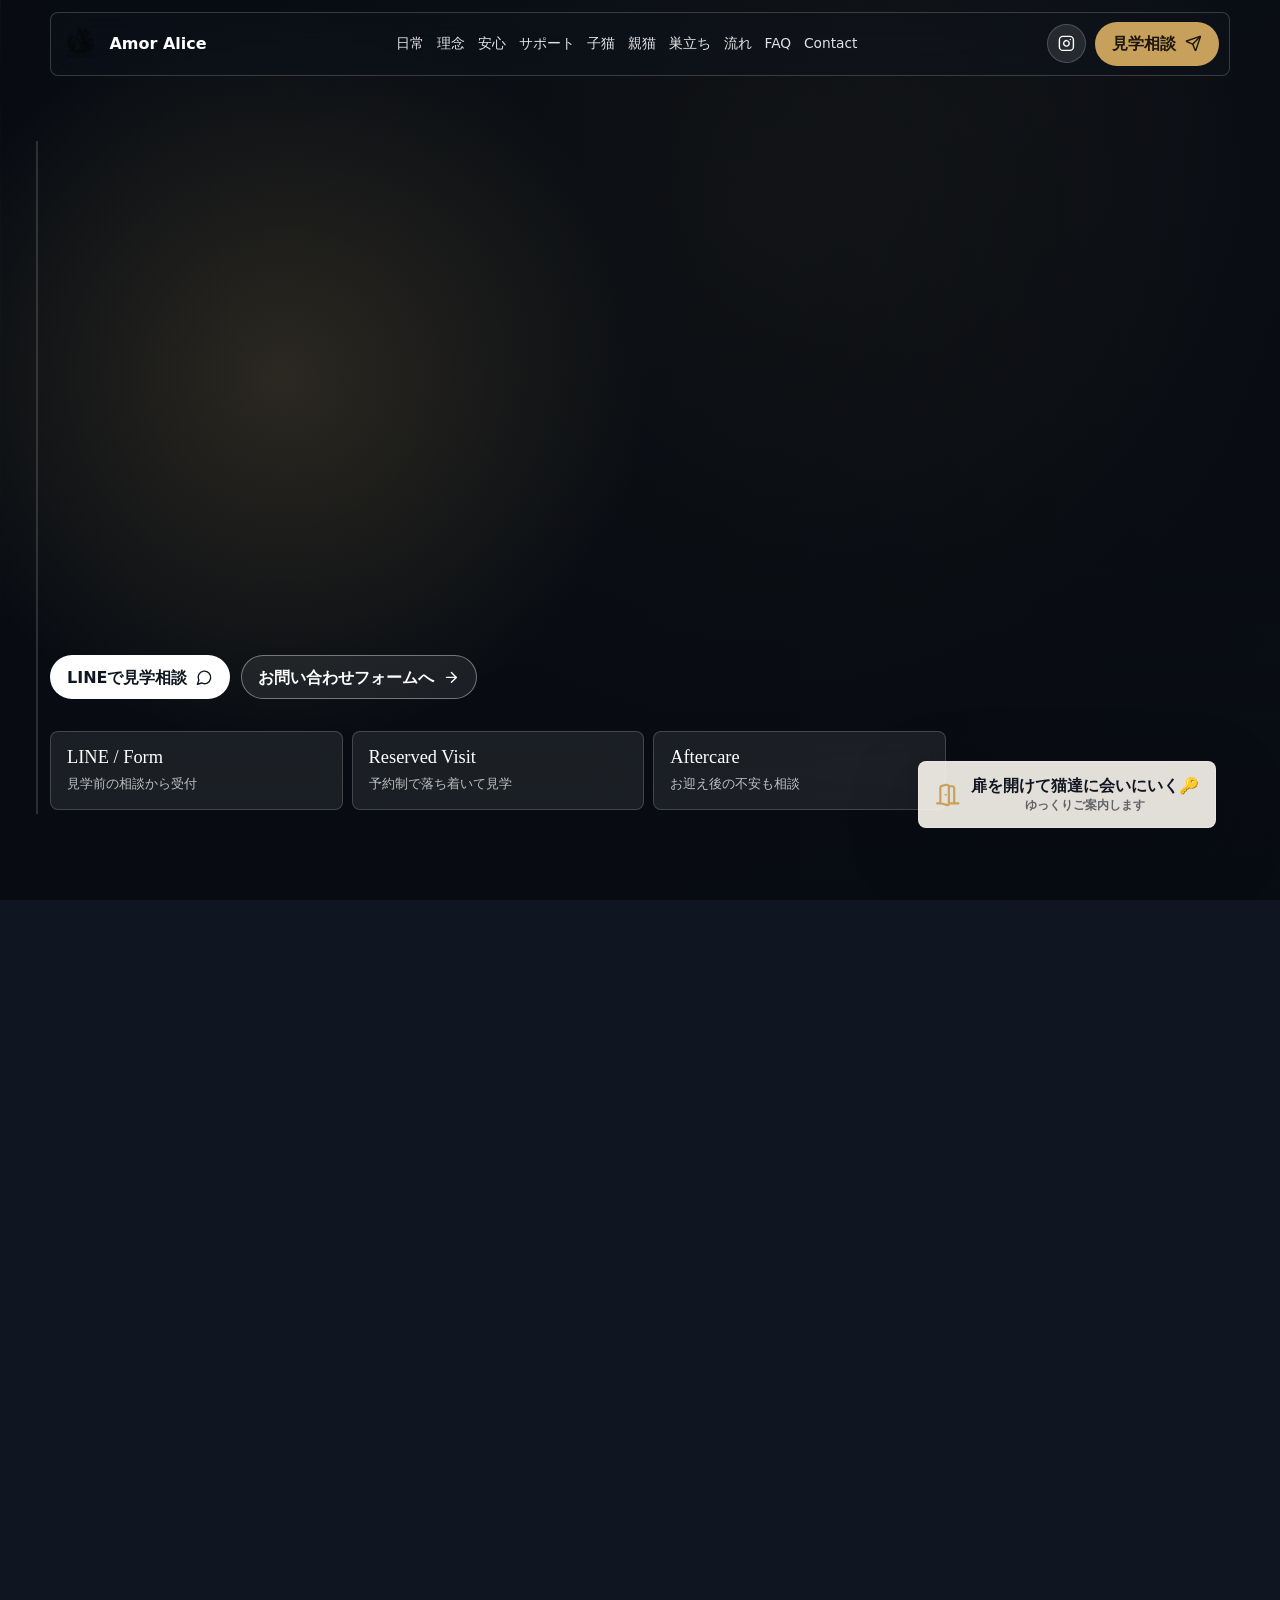
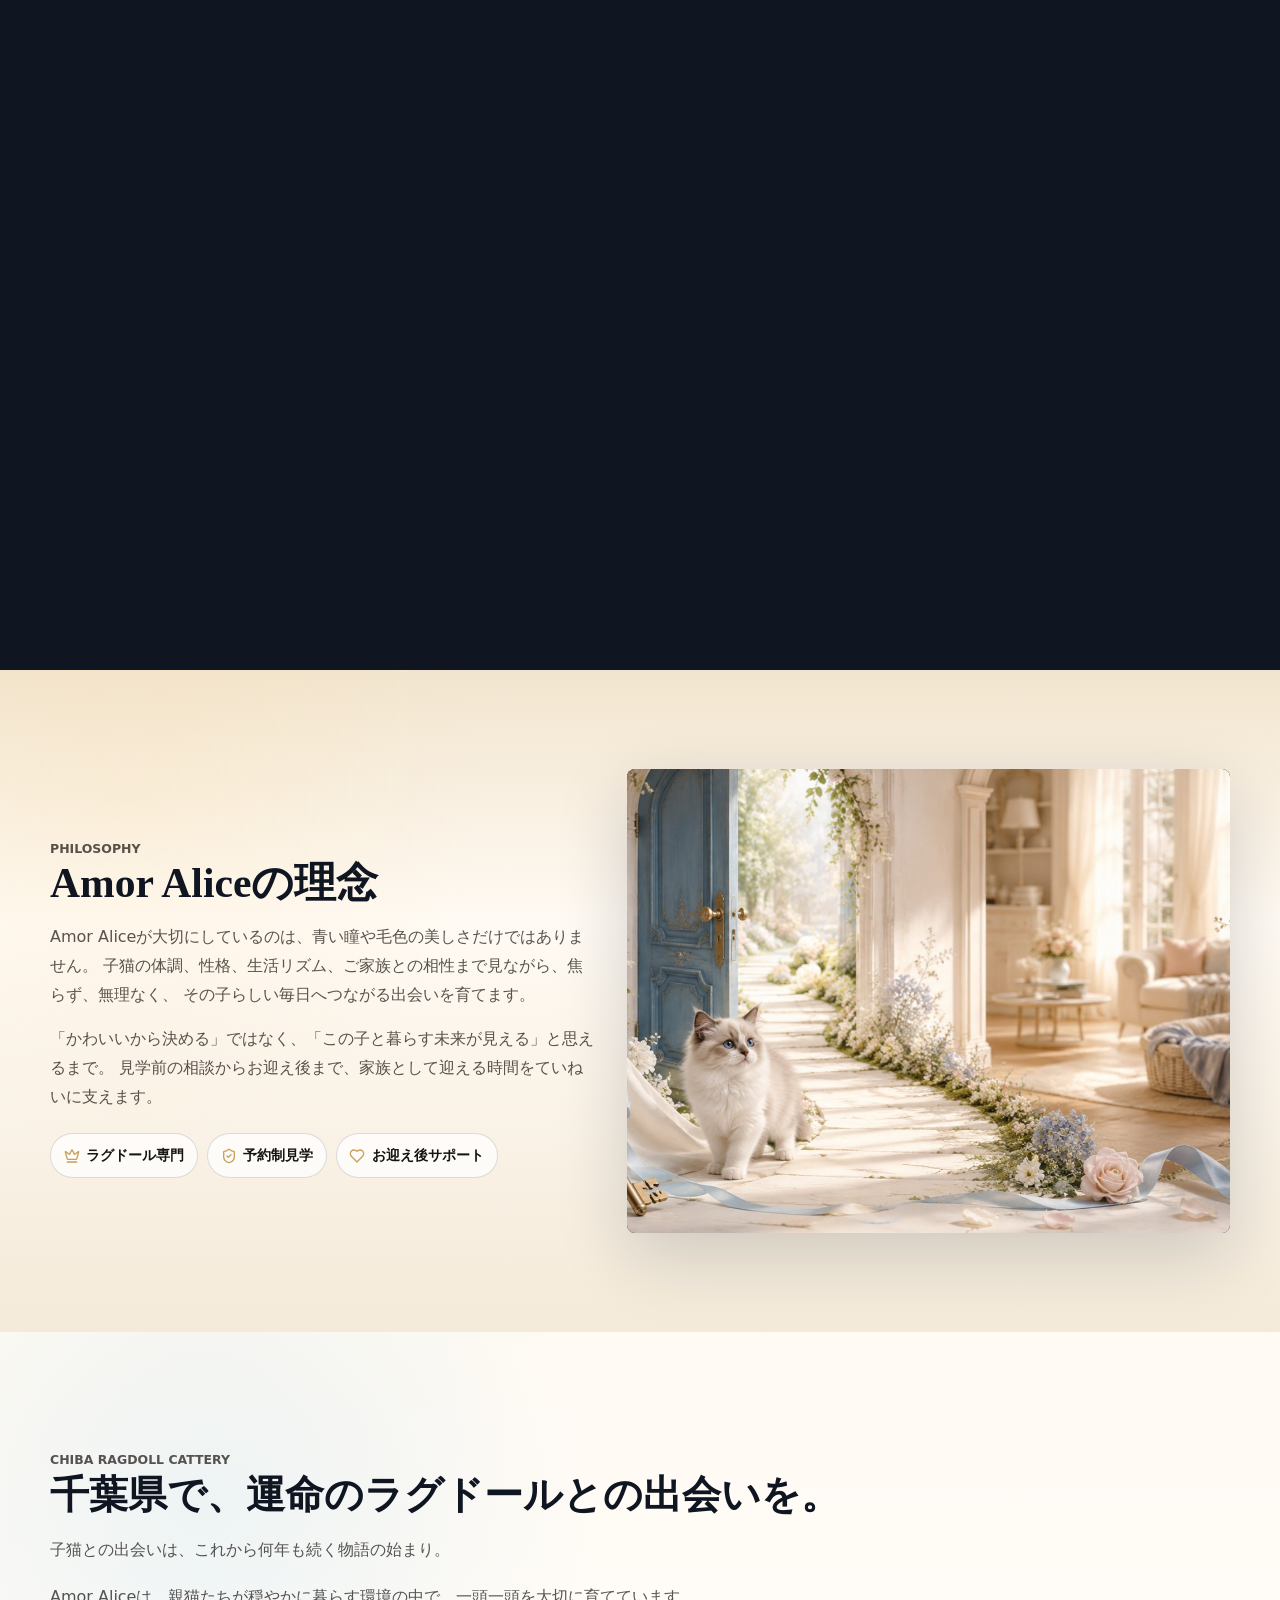
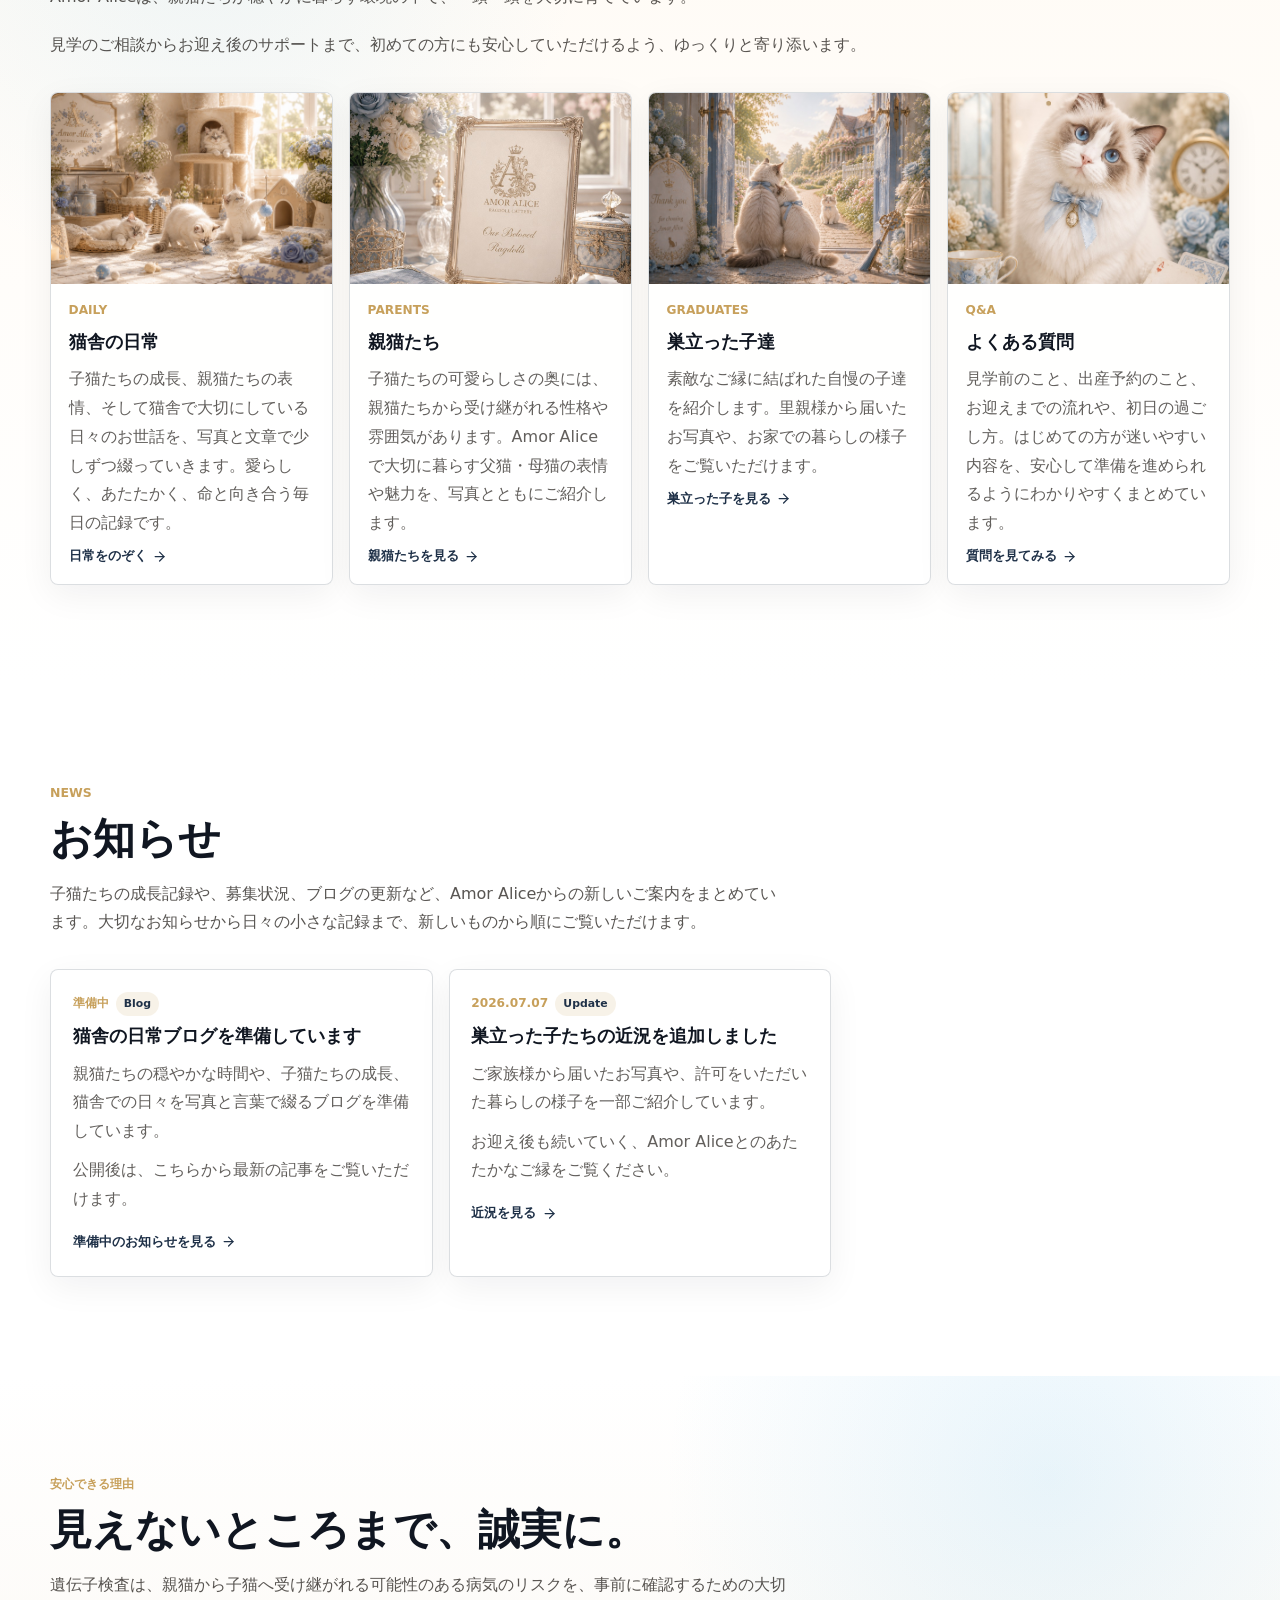
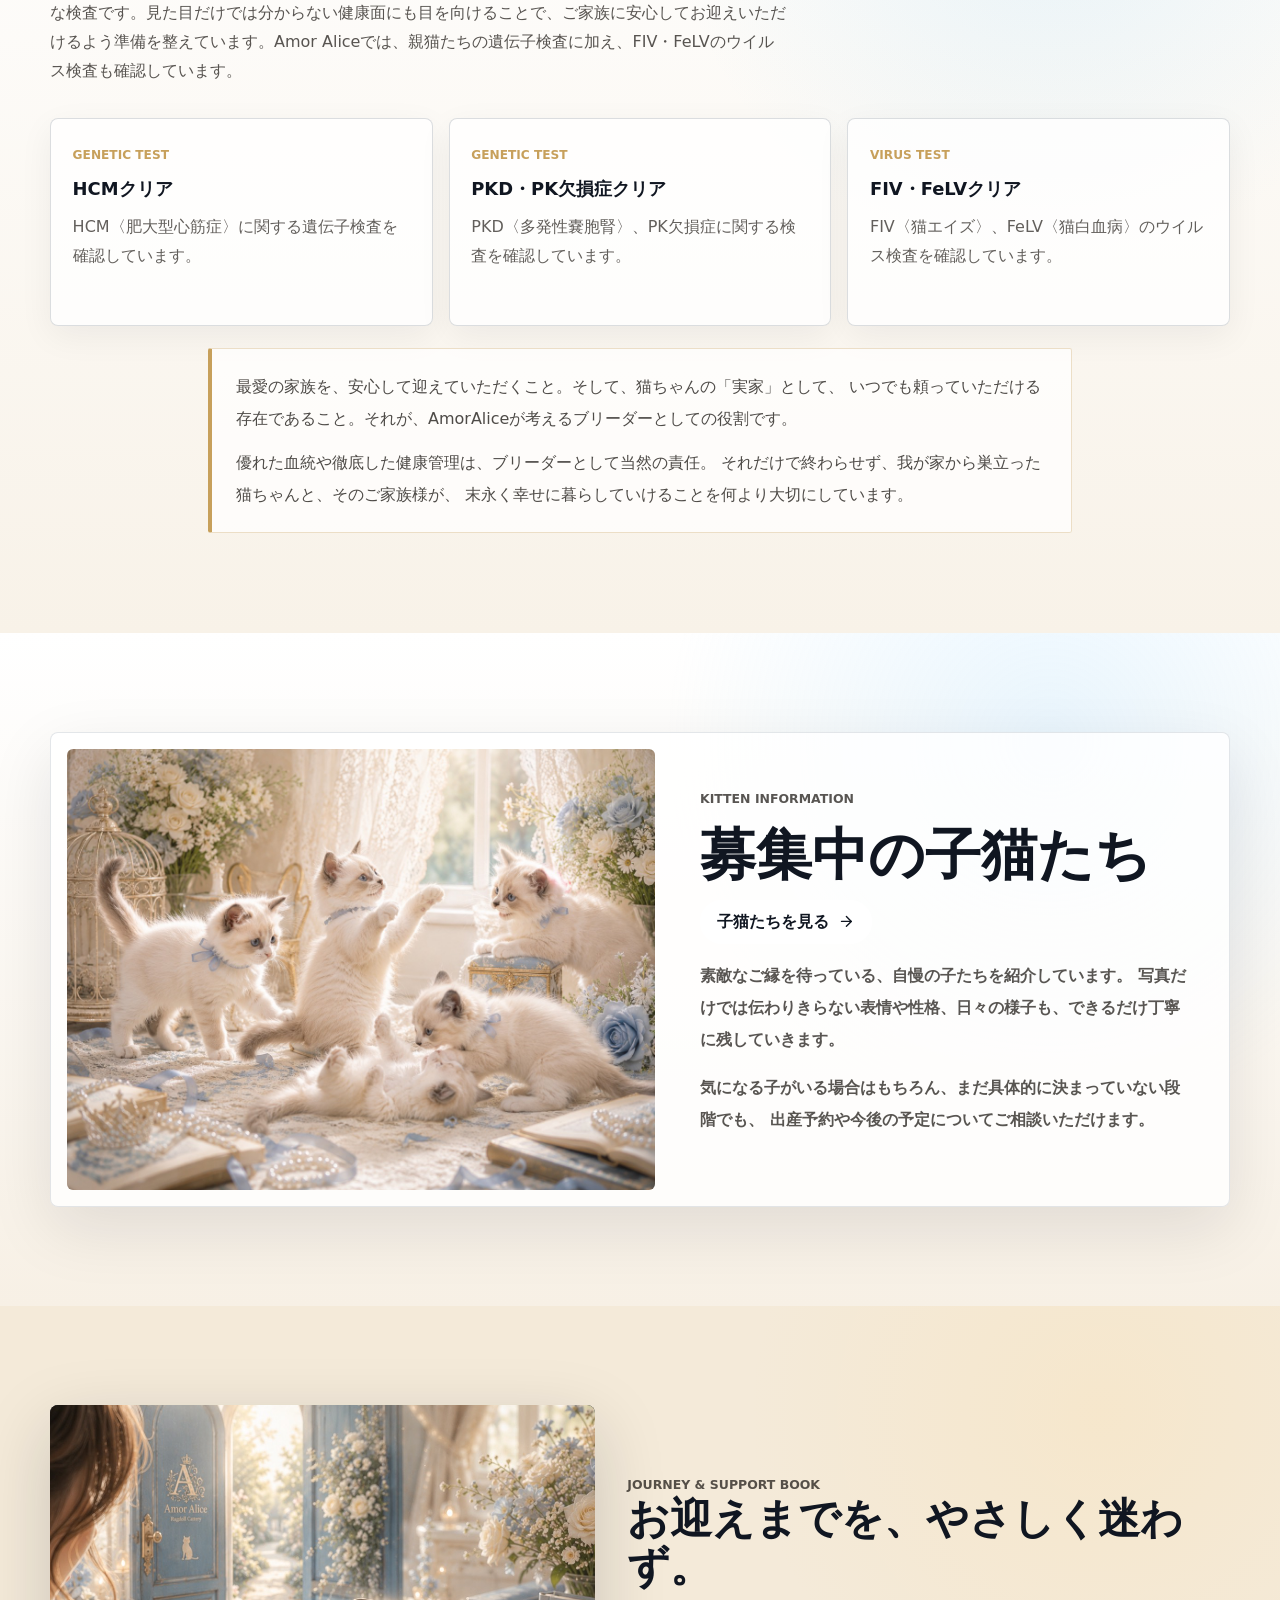
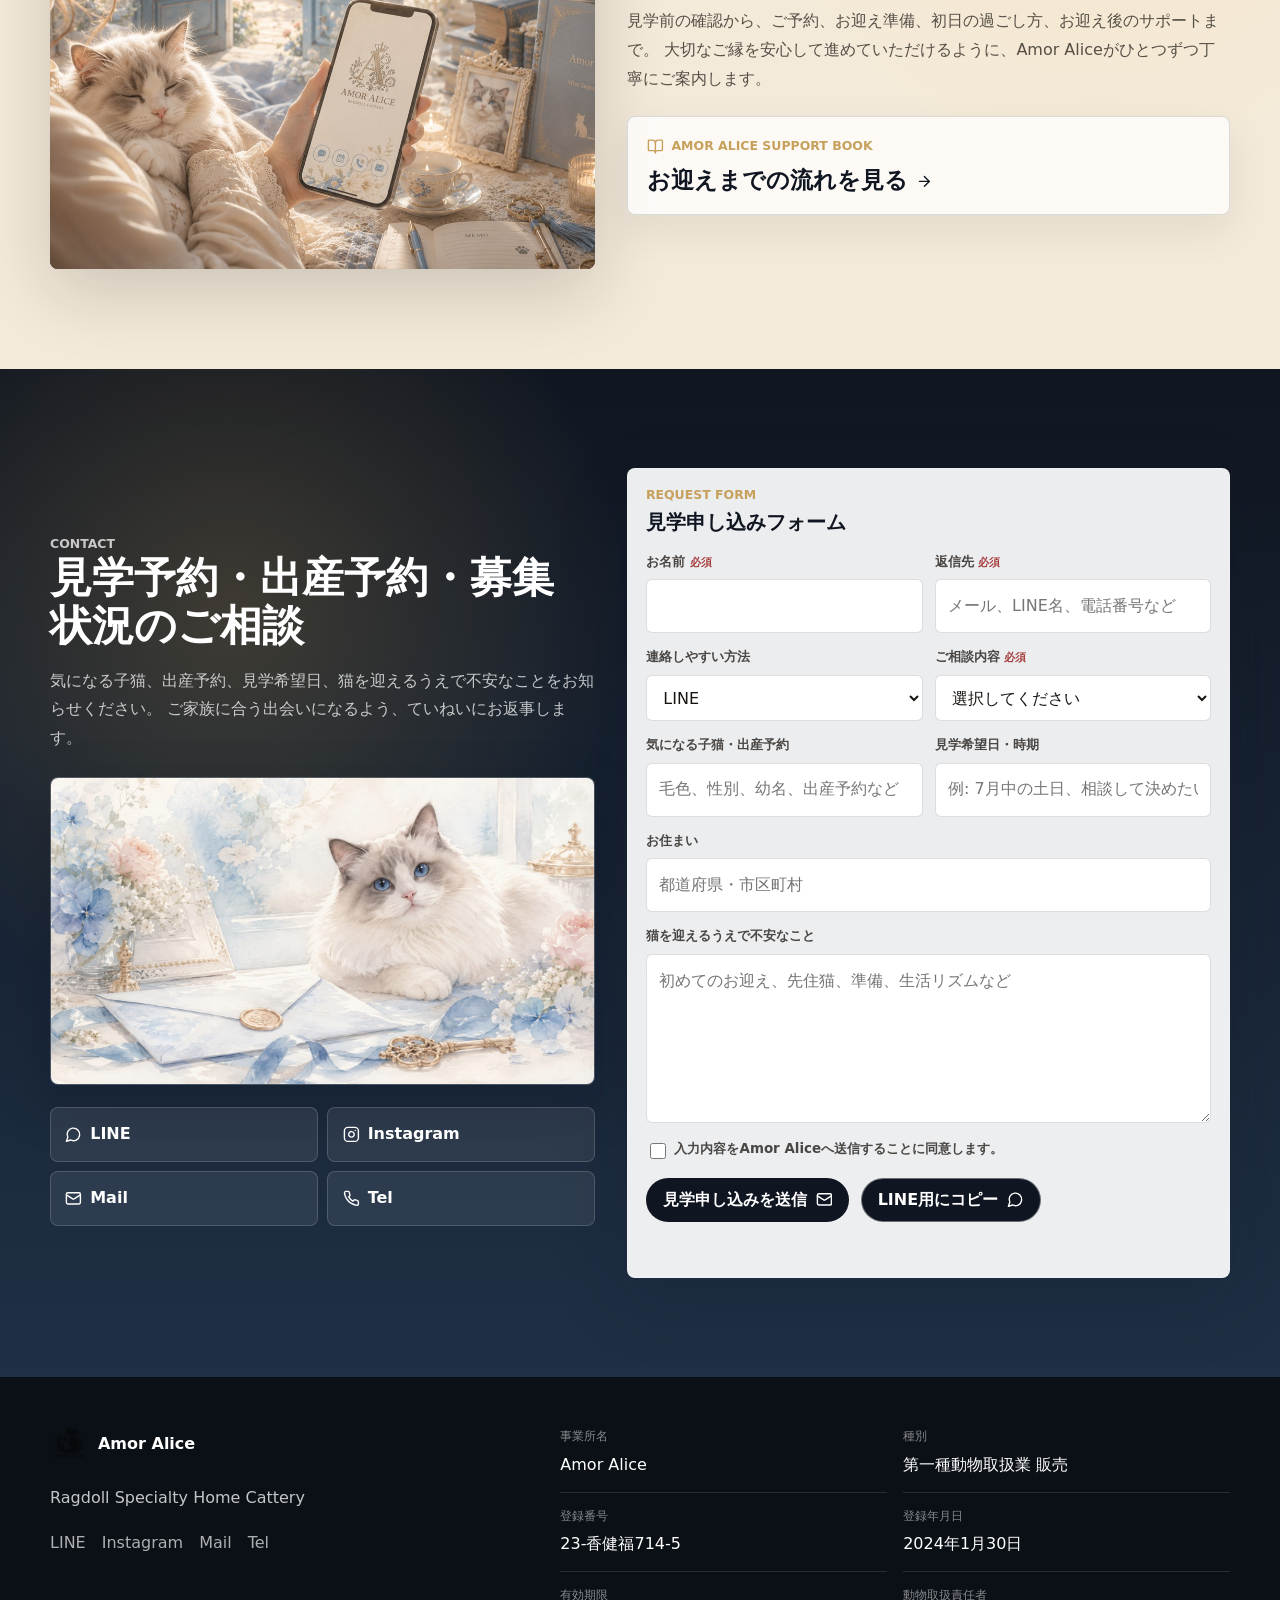
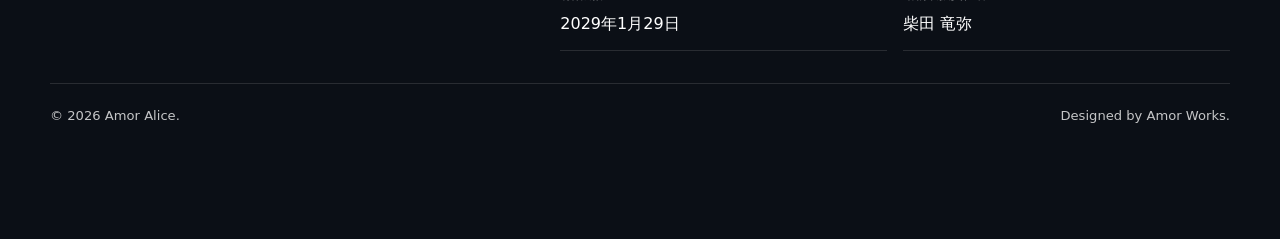
==== index.html @ 2c3fdab6 "Update home page intro and cards" ====
<!DOCTYPE html><!--_3hp09o_YHHWcccY3Z9t5--><html lang="ja"><head><meta charSet="utf-8"/><meta name="viewport" content="width=device-width, initial-scale=1"/><link rel="preload" as="image" href="assets/brand-logo.png"/><link rel="preload" as="image" href="assets/generated/intro-world.jpg"/><link rel="preload" as="image" href="assets/daily-blog-room.jpg"/><link rel="preload" as="image" href="assets/generated/parents-page-ragdolls.jpg"/><link rel="preload" as="image" href="assets/generated/graduates-page-ragdolls.jpg"/><link rel="preload" as="image" href="assets/generated/faq-page-ragdoll.jpg"/><link rel="preload" as="image" href="assets/generated/kittens-page-ragdolls.jpg"/><link rel="preload" as="image" href="assets/generated/after-support-guide.jpg"/><link rel="preload" as="image" href="assets/generated/contact-invitation.jpg"/><link rel="stylesheet" href="/_next/static/css/1f9982fe3ff8637b.css" data-precedence="next"/><link rel="preload" as="script" fetchPriority="low" href="/_next/static/chunks/webpack-c042ca735a68d6ec.js"/><script src="/_next/static/chunks/4bd1b696-c023c6e3521b1417.js" async=""></script><script src="/_next/static/chunks/255-64e783496c90356a.js" async=""></script><script src="/_next/static/chunks/main-app-a47412eca1f92c4f.js" async=""></script><script src="/_next/static/chunks/c15bf2b0-52e8419f34af26ab.js" async=""></script><script src="/_next/static/chunks/880-e8b6edeed0bcaaa0.js" async=""></script><script src="/_next/static/chunks/738-bd56f7f6c30c74bd.js" async=""></script><script src="/_next/static/chunks/app/page-a57b8f9e9921f2ff.js" async=""></script><meta name="theme-color" content="#101621"/><title>Amor Alice｜千葉県のラグドール専門キャッテリー</title><meta name="description" content="Amor Aliceは、千葉県でラグドールを家族に迎えたいご家族へ、見学前の相談からお迎え後までていねいにつなぐ予約制ホームキャッテリーです。"/><meta name="application-name" content="Amor Alice"/><meta name="keywords" content="Amor Alice,ラグドール,ラグドール ブリーダー,千葉県 ラグドール,千葉県 ラグドール ブリーダー,ラグドール 子猫,キャッテリー,見学相談"/><meta name="creator" content="Amor Alice"/><meta name="publisher" content="Amor Alice"/><meta name="category" content="ラグドール専門キャッテリー"/><link rel="canonical" href="https://catteryamoralice-ragdoll.github.io/"/><meta property="og:title" content="Amor Alice｜千葉県のラグドール専門キャッテリー"/><meta property="og:description" content="Amor Aliceは、千葉県でラグドールを家族に迎えたいご家族へ、見学前の相談からお迎え後までていねいにつなぐ予約制ホームキャッテリーです。"/><meta property="og:url" content="https://catteryamoralice-ragdoll.github.io/"/><meta property="og:site_name" content="Amor Alice"/><meta property="og:locale" content="ja_JP"/><meta property="og:image" content="https://catteryamoralice-ragdoll.github.io/assets/hero-fantasy.jpg"/><meta property="og:image:width" content="1400"/><meta property="og:image:height" content="933"/><meta property="og:image:alt" content="Amor Aliceの世界観を表すラグドールのビジュアル"/><meta property="og:type" content="website"/><meta name="twitter:card" content="summary_large_image"/><meta name="twitter:title" content="Amor Alice｜千葉県のラグドール専門キャッテリー"/><meta name="twitter:description" content="Amor Aliceは、千葉県でラグドールを家族に迎えたいご家族へ、見学前の相談からお迎え後までていねいにつなぐ予約制ホームキャッテリーです。"/><meta name="twitter:image" content="https://catteryamoralice-ragdoll.github.io/assets/hero-fantasy.jpg"/><link rel="icon" href="/assets/favicon.png" type="image/png"/><link rel="apple-touch-icon" href="/assets/apple-touch-icon.png" type="image/png"/><script src="/_next/static/chunks/polyfills-42372ed130431b0a.js" noModule=""></script></head><body><div hidden=""><!--$--><!--/$--></div><script type="application/ld+json">[{"@context":"https://schema.org","@type":"WebSite","@id":"https://catteryamoralice-ragdoll.github.io/#website","name":"Amor Alice","alternateName":["Cattery Amor Alice","Amor Alice Ragdoll"],"url":"https://catteryamoralice-ragdoll.github.io/","inLanguage":"ja-JP","publisher":{"@id":"https://catteryamoralice-ragdoll.github.io/#localbusiness"}},{"@context":"https://schema.org","@type":"LocalBusiness","@id":"https://catteryamoralice-ragdoll.github.io/#localbusiness","name":"Amor Alice","alternateName":["Cattery Amor Alice","Amor Alice Ragdoll"],"url":"https://catteryamoralice-ragdoll.github.io/","logo":"https://catteryamoralice-ragdoll.github.io/assets/brand-logo.png","image":["https://catteryamoralice-ragdoll.github.io/assets/hero-fantasy.jpg","https://catteryamoralice-ragdoll.github.io/assets/generated/kittens-page-ragdolls.jpg","https://catteryamoralice-ragdoll.github.io/assets/generated/parents-page-ragdolls.jpg"],"description":"Amor Aliceは、千葉県でラグドールを家族に迎えたいご家族へ、見学前の相談からお迎え後までていねいにつなぐ予約制ホームキャッテリーです。","telephone":"+81-90-8742-6180","email":"cattery227.amor.alice@gmail.com","sameAs":["https://www.instagram.com/cattery_amor.alice/"],"address":{"@type":"PostalAddress","addressRegion":"千葉県","addressCountry":"JP"},"areaServed":[{"@type":"AdministrativeArea","name":"千葉県"},{"@type":"Country","name":"日本"}],"knowsAbout":["ラグドール","ラグドールの子猫","ラグドールの見学相談","子猫のお迎え準備","お迎え後サポート"],"makesOffer":[{"@type":"Offer","itemOffered":{"@type":"Service","name":"ラグドールの見学相談","description":"ラグドールの子猫を迎えたいご家族へ、募集状況や見学予約を案内します。"}},{"@type":"Offer","itemOffered":{"@type":"Service","name":"お迎え後サポート","description":"食事、トイレ、環境への慣れ方など、お迎え直後の不安を相談できます。"}}]},{"@context":"https://schema.org","@type":"WebPage","@id":"https://catteryamoralice-ragdoll.github.io/#webpage","url":"https://catteryamoralice-ragdoll.github.io/","name":"Amor Alice｜千葉県のラグドール専門キャッテリー","description":"Amor Aliceは、千葉県でラグドールを家族に迎えたいご家族へ、見学前の相談からお迎え後までていねいにつなぐ予約制ホームキャッテリーです。","inLanguage":"ja-JP","isPartOf":{"@id":"https://catteryamoralice-ragdoll.github.io/#website"},"publisher":{"@id":"https://catteryamoralice-ragdoll.github.io/#localbusiness"},"primaryImageOfPage":{"@type":"ImageObject","url":"https://catteryamoralice-ragdoll.github.io/assets/hero-fantasy.jpg"}},{"@context":"https://schema.org","@type":"BreadcrumbList","itemListElement":[{"@type":"ListItem","position":1,"name":"Amor Alice","item":"https://catteryamoralice-ragdoll.github.io/"}]}]</script><header class="site-header "><a class="brand" href="#top" aria-label="Amor Alice トップへ"><img src="assets/brand-logo.png" alt=""/><span>Amor Alice</span></a><nav class="desktop-nav" aria-label="メインナビゲーション"><a href="daily/">日常</a><a href="#about">理念</a><a href="#reason">安心</a><a href="#support">サポート</a><a href="kittens/">子猫</a><a href="parents/">親猫</a><a href="graduates/">巣立ち</a><a href="journey/">流れ</a><a href="faq/">FAQ</a><a href="#contact">Contact</a></nav><div class="header-actions"><a class="icon-link" href="https://www.instagram.com/cattery_amor.alice/" target="_blank" rel="noopener" aria-label="Instagram"><svg xmlns="http://www.w3.org/2000/svg" width="24" height="24" viewBox="0 0 24 24" fill="none" stroke="currentColor" stroke-width="2" stroke-linecap="round" stroke-linejoin="round" class="lucide lucide-instagram" aria-hidden="true"><rect width="20" height="20" x="2" y="2" rx="5" ry="5"></rect><path d="M16 11.37A4 4 0 1 1 12.63 8 4 4 0 0 1 16 11.37z"></path><line x1="17.5" x2="17.51" y1="6.5" y2="6.5"></line></svg></a><a class="header-cta" href="#contact">見学相談<svg xmlns="http://www.w3.org/2000/svg" width="24" height="24" viewBox="0 0 24 24" fill="none" stroke="currentColor" stroke-width="2" stroke-linecap="round" stroke-linejoin="round" class="lucide lucide-send" aria-hidden="true"><path d="M14.536 21.686a.5.5 0 0 0 .937-.024l6.5-19a.496.496 0 0 0-.635-.635l-19 6.5a.5.5 0 0 0-.024.937l7.93 3.18a2 2 0 0 1 1.112 1.11z"></path><path d="m21.854 2.147-10.94 10.939"></path></svg></a><button class="menu-button" type="button" aria-expanded="false" aria-controls="mobile-nav" aria-label="メニューを開く"><svg xmlns="http://www.w3.org/2000/svg" width="24" height="24" viewBox="0 0 24 24" fill="none" stroke="currentColor" stroke-width="2" stroke-linecap="round" stroke-linejoin="round" class="lucide lucide-menu" aria-hidden="true"><line x1="4" x2="20" y1="12" y2="12"></line><line x1="4" x2="20" y1="6" y2="6"></line><line x1="4" x2="20" y1="18" y2="18"></line></svg></button></div></header><div class="mobile-panel " id="mobile-nav"><a href="daily/">日常</a><a href="#about">理念</a><a href="#reason">安心</a><a href="#support">サポート</a><a href="kittens/">子猫</a><a href="parents/">親猫</a><a href="graduates/">巣立ち</a><a href="journey/">流れ</a><a href="faq/">FAQ</a><a href="#contact">Contact</a></div><nav class="mobile-contact-bar" aria-label="スマートフォン用の主要導線"><a href="https://lin.ee/4A4dqHU" target="_blank" rel="noopener"><svg xmlns="http://www.w3.org/2000/svg" width="24" height="24" viewBox="0 0 24 24" fill="none" stroke="currentColor" stroke-width="2" stroke-linecap="round" stroke-linejoin="round" class="lucide lucide-message-circle" aria-hidden="true"><path d="M7.9 20A9 9 0 1 0 4 16.1L2 22Z"></path></svg>LINE</a><a class="is-primary" href="#contact"><svg xmlns="http://www.w3.org/2000/svg" width="24" height="24" viewBox="0 0 24 24" fill="none" stroke="currentColor" stroke-width="2" stroke-linecap="round" stroke-linejoin="round" class="lucide lucide-calendar-days" aria-hidden="true"><path d="M8 2v4"></path><path d="M16 2v4"></path><rect width="18" height="18" x="3" y="4" rx="2"></rect><path d="M3 10h18"></path><path d="M8 14h.01"></path><path d="M12 14h.01"></path><path d="M16 14h.01"></path><path d="M8 18h.01"></path><path d="M12 18h.01"></path><path d="M16 18h.01"></path></svg>相談</a><a href="kittens/"><svg xmlns="http://www.w3.org/2000/svg" width="24" height="24" viewBox="0 0 24 24" fill="none" stroke="currentColor" stroke-width="2" stroke-linecap="round" stroke-linejoin="round" class="lucide lucide-baby" aria-hidden="true"><path d="M9 12h.01"></path><path d="M15 12h.01"></path><path d="M10 16c.5.3 1.2.5 2 .5s1.5-.2 2-.5"></path><path d="M19 6.3a9 9 0 0 1 1.8 3.9 2 2 0 0 1 0 3.6 9 9 0 0 1-17.6 0 2 2 0 0 1 0-3.6A9 9 0 0 1 12 3c2 0 3.5 1.1 3.5 2.5s-.9 2.5-2 2.5c-.8 0-1.5-.4-1.5-1"></path></svg>子猫</a></nav><main id="top"><section class="premium-hero" aria-labelledby="hero-title"><div class="hero-sticky-stage"><div class="hero-visual-stage" aria-hidden="true"><div class="hero-frame-layer"><canvas class="hero-frame-canvas" data-hero-frame-canvas="true"></canvas><div class="hero-frame-loader" data-hero-frame-loader="true"><span></span></div></div><div class="hero-storybook-layer" aria-hidden="true"></div><div class="hero-shade"></div></div><button class="hero-door-button" type="button"><svg xmlns="http://www.w3.org/2000/svg" width="24" height="24" viewBox="0 0 24 24" fill="none" stroke="currentColor" stroke-width="2" stroke-linecap="round" stroke-linejoin="round" class="lucide lucide-door-open" aria-hidden="true"><path d="M13 4h3a2 2 0 0 1 2 2v14"></path><path d="M2 20h3"></path><path d="M13 20h9"></path><path d="M10 12v.01"></path><path d="M13 4.562v16.157a1 1 0 0 1-1.242.97L5 20V5.562a2 2 0 0 1 1.515-1.94l4-1A2 2 0 0 1 13 4.561Z"></path></svg><span>扉を開けて猫達に会いにいく🔑</span><small>ゆっくりご案内します</small></button><div class="hero-copy-stage"><span class="hero-scroll-progress" aria-hidden="true"><span></span></span><div class="hero-content"><p class="eyebrow">Ragdoll Specialty Home Cattery</p><h1 id="hero-title">Amor Alice</h1><p class="hero-lede">千葉県でラグドールを家族に迎えたいご家族へ。子猫との出会いを、 見学前の相談からお迎え後までていねいにつなぐ予約制ホームキャッテリーです。</p><div class="hero-actions" aria-label="主要導線"><a class="button primary" href="https://lin.ee/4A4dqHU" target="_blank" rel="noopener">LINEで見学相談<svg xmlns="http://www.w3.org/2000/svg" width="24" height="24" viewBox="0 0 24 24" fill="none" stroke="currentColor" stroke-width="2" stroke-linecap="round" stroke-linejoin="round" class="lucide lucide-message-circle" aria-hidden="true"><path d="M7.9 20A9 9 0 1 0 4 16.1L2 22Z"></path></svg></a><a class="button secondary" href="#contact">お問い合わせフォームへ<svg xmlns="http://www.w3.org/2000/svg" width="24" height="24" viewBox="0 0 24 24" fill="none" stroke="currentColor" stroke-width="2" stroke-linecap="round" stroke-linejoin="round" class="lucide lucide-arrow-right" aria-hidden="true"><path d="M5 12h14"></path><path d="m12 5 7 7-7 7"></path></svg></a></div></div><div class="hero-signals" aria-label="Amor Aliceの特徴"><div class="hero-signal"><span>LINE / Form</span><small>見学前の相談から受付</small></div><div class="hero-signal"><span>Reserved Visit</span><small>予約制で落ち着いて見学</small></div><div class="hero-signal"><span>Aftercare</span><small>お迎え後の不安も相談</small></div></div></div></div></section><section class="section about-section" id="about"><div class="section-inner about-grid"><div class="about-copy" data-gsap="true"><p class="eyebrow">Philosophy</p><h2>Amor Aliceの理念</h2><p>Amor Aliceが大切にしているのは、青い瞳や毛色の美しさだけではありません。 子猫の体調、性格、生活リズム、ご家族との相性まで見ながら、焦らず、無理なく、 その子らしい毎日へつながる出会いを育てます。</p><p>「かわいいから決める」ではなく、「この子と暮らす未来が見える」と思えるまで。 見学前の相談からお迎え後まで、家族として迎える時間をていねいに支えます。</p><div class="trust-line"><span><svg xmlns="http://www.w3.org/2000/svg" width="24" height="24" viewBox="0 0 24 24" fill="none" stroke="currentColor" stroke-width="2" stroke-linecap="round" stroke-linejoin="round" class="lucide lucide-crown" aria-hidden="true"><path d="M11.562 3.266a.5.5 0 0 1 .876 0L15.39 8.87a1 1 0 0 0 1.516.294L21.183 5.5a.5.5 0 0 1 .798.519l-2.834 10.246a1 1 0 0 1-.956.734H5.81a1 1 0 0 1-.957-.734L2.02 6.02a.5.5 0 0 1 .798-.519l4.276 3.664a1 1 0 0 0 1.516-.294z"></path><path d="M5 21h14"></path></svg>ラグドール専門</span><span><svg xmlns="http://www.w3.org/2000/svg" width="24" height="24" viewBox="0 0 24 24" fill="none" stroke="currentColor" stroke-width="2" stroke-linecap="round" stroke-linejoin="round" class="lucide lucide-shield-check" aria-hidden="true"><path d="M20 13c0 5-3.5 7.5-7.66 8.95a1 1 0 0 1-.67-.01C7.5 20.5 4 18 4 13V6a1 1 0 0 1 1-1c2 0 4.5-1.2 6.24-2.72a1.17 1.17 0 0 1 1.52 0C14.51 3.81 17 5 19 5a1 1 0 0 1 1 1z"></path><path d="m9 12 2 2 4-4"></path></svg>予約制見学</span><span><svg xmlns="http://www.w3.org/2000/svg" width="24" height="24" viewBox="0 0 24 24" fill="none" stroke="currentColor" stroke-width="2" stroke-linecap="round" stroke-linejoin="round" class="lucide lucide-heart" aria-hidden="true"><path d="M19 14c1.49-1.46 3-3.21 3-5.5A5.5 5.5 0 0 0 16.5 3c-1.76 0-3 .5-4.5 2-1.5-1.5-2.74-2-4.5-2A5.5 5.5 0 0 0 2 8.5c0 2.3 1.5 4.05 3 5.5l7 7Z"></path></svg>お迎え後サポート</span></div></div><figure class="about-photo" data-gsap="true"><img src="assets/generated/intro-world.jpg" alt="Amor Aliceの世界観を表した青い扉" data-parallax="true"/></figure></div></section><section class="section local-search-section" aria-labelledby="local-search-title"><div class="section-inner local-search-layout local-search-layout-with-cards"><div class="local-search-copy" data-gsap="true"><p class="eyebrow">CHIBA RAGDOLL CATTERY</p><h2 id="local-search-title">千葉県で、運命のラグドールとの出会いを。</h2><p>子猫との出会いは、これから何年も続く物語の始まり。</p><p>Amor Aliceは、親猫たちが穏やかに暮らす環境の中で、一頭一頭を大切に育てています。</p><p>見学のご相談からお迎え後のサポートまで、初めての方にも安心していただけるよう、ゆっくりと寄り添います。</p></div><div class="page-card-grid local-page-card-grid" data-stagger="true"><a class="page-card" href="daily/" data-stagger-item="true"><img src="assets/daily-blog-room.jpg" alt="Amor Aliceの猫舎でラグドールたちが穏やかに過ごす様子"/><span>Daily</span><h3>猫舎の日常</h3><p>子猫たちの成長、親猫たちの表情、そして猫舎で大切にしている日々のお世話を、写真と文章で少しずつ綴っていきます。愛らしく、あたたかく、命と向き合う毎日の記録です。</p><small>日常をのぞく<svg xmlns="http://www.w3.org/2000/svg" width="24" height="24" viewBox="0 0 24 24" fill="none" stroke="currentColor" stroke-width="2" stroke-linecap="round" stroke-linejoin="round" class="lucide lucide-arrow-right" aria-hidden="true"><path d="M5 12h14"></path><path d="m12 5 7 7-7 7"></path></svg></small></a><a class="page-card" href="parents/" data-stagger-item="true"><img src="assets/generated/parents-page-ragdolls.jpg" alt="Amor Aliceで暮らすラグドールの親猫たち"/><span>Parents</span><h3>親猫たち</h3><p>子猫たちの可愛らしさの奥には、親猫たちから受け継がれる性格や雰囲気があります。Amor Aliceで大切に暮らす父猫・母猫の表情や魅力を、写真とともにご紹介します。</p><small>親猫たちを見る<svg xmlns="http://www.w3.org/2000/svg" width="24" height="24" viewBox="0 0 24 24" fill="none" stroke="currentColor" stroke-width="2" stroke-linecap="round" stroke-linejoin="round" class="lucide lucide-arrow-right" aria-hidden="true"><path d="M5 12h14"></path><path d="m12 5 7 7-7 7"></path></svg></small></a><a class="page-card" href="graduates/" data-stagger-item="true"><img src="assets/generated/graduates-page-ragdolls.jpg" alt="Amor Aliceから巣立ったラグドールの子たち"/><span>Graduates</span><h3>巣立った子達</h3><p>素敵なご縁に結ばれた自慢の子達を紹介します。里親様から届いたお写真や、お家での暮らしの様子をご覧いただけます。</p><small>巣立った子を見る<svg xmlns="http://www.w3.org/2000/svg" width="24" height="24" viewBox="0 0 24 24" fill="none" stroke="currentColor" stroke-width="2" stroke-linecap="round" stroke-linejoin="round" class="lucide lucide-arrow-right" aria-hidden="true"><path d="M5 12h14"></path><path d="m12 5 7 7-7 7"></path></svg></small></a><a class="page-card" href="faq/" data-stagger-item="true"><img src="assets/generated/faq-page-ragdoll.jpg" alt="ラグドールのお迎え前によくある質問を表す写真"/><span>Q&amp;A</span><h3>よくある質問</h3><p>見学前のこと、出産予約のこと、お迎えまでの流れや、初日の過ごし方。はじめての方が迷いやすい内容を、安心して準備を進められるようにわかりやすくまとめています。</p><small>質問を見てみる<svg xmlns="http://www.w3.org/2000/svg" width="24" height="24" viewBox="0 0 24 24" fill="none" stroke="currentColor" stroke-width="2" stroke-linecap="round" stroke-linejoin="round" class="lucide lucide-arrow-right" aria-hidden="true"><path d="M5 12h14"></path><path d="m12 5 7 7-7 7"></path></svg></small></a></div></div></section><section class="section news-section" id="news" aria-labelledby="news-title"><div class="section-inner"><div class="section-heading" data-gsap="true"><p class="eyebrow">News</p><h2>お知らせ</h2><p>子猫たちの成長記録や、募集状況、ブログの更新など、Amor Aliceからの新しいご案内をまとめています。大切なお知らせから日々の小さな記録まで、新しいものから順にご覧いただけます。</p></div><div class="news-grid" data-stagger="true"><a class="news-card" href="daily/" data-stagger-item="true"><div class="news-meta"><time>準備中</time><span>Blog</span></div><h3>猫舎の日常ブログを準備しています</h3><p>親猫たちの穏やかな時間や、子猫たちの成長、猫舎での日々を写真と言葉で綴るブログを準備しています。</p><p>公開後は、こちらから最新の記事をご覧いただけます。</p><small>準備中のお知らせを見る<svg xmlns="http://www.w3.org/2000/svg" width="24" height="24" viewBox="0 0 24 24" fill="none" stroke="currentColor" stroke-width="2" stroke-linecap="round" stroke-linejoin="round" class="lucide lucide-arrow-right" aria-hidden="true"><path d="M5 12h14"></path><path d="m12 5 7 7-7 7"></path></svg></small></a><a class="news-card" href="graduates/" data-stagger-item="true"><div class="news-meta"><time>2026.07.07</time><span>Update</span></div><h3>巣立った子たちの近況を追加しました</h3><p>ご家族様から届いたお写真や、許可をいただいた暮らしの様子を一部ご紹介しています。</p><p>お迎え後も続いていく、Amor Aliceとのあたたかなご縁をご覧ください。</p><small>近況を見る<svg xmlns="http://www.w3.org/2000/svg" width="24" height="24" viewBox="0 0 24 24" fill="none" stroke="currentColor" stroke-width="2" stroke-linecap="round" stroke-linejoin="round" class="lucide lucide-arrow-right" aria-hidden="true"><path d="M5 12h14"></path><path d="m12 5 7 7-7 7"></path></svg></small></a></div></div></section><section class="section reason-section" id="reason"><div class="section-inner"><div class="section-heading" data-gsap="true"><p class="eyebrow">安心できる理由</p><h2>見えないところまで、誠実に。</h2><p>遺伝子検査は、親猫から子猫へ受け継がれる可能性のある病気のリスクを、事前に確認するための大切な検査です。見た目だけでは分からない健康面にも目を向けることで、ご家族に安心してお迎えいただけるよう準備を整えています。Amor Aliceでは、親猫たちの遺伝子検査に加え、FIV・FeLVのウイルス検査も確認しています。</p></div><div class="reason-grid" data-stagger="true"><article class="reason-card" data-stagger-item="true"><span>GENETIC TEST</span><h3>HCMクリア</h3><p>HCM〈肥大型心筋症〉に関する遺伝子検査を確認しています。</p></article><article class="reason-card" data-stagger-item="true"><span>GENETIC TEST</span><h3>PKD・PK欠損症クリア</h3><p>PKD〈多発性嚢胞腎〉、PK欠損症に関する検査を確認しています。</p></article><article class="reason-card" data-stagger-item="true"><span>VIRUS TEST</span><h3>FIV・FeLVクリア</h3><p>FIV〈猫エイズ〉、FeLV〈猫白血病〉のウイルス検査を確認しています。</p></article></div><div class="reason-closing" data-gsap="true"><p>最愛の家族を、安心して迎えていただくこと。そして、猫ちゃんの「実家」として、 いつでも頼っていただける存在であること。それが、AmorAliceが考えるブリーダーとしての役割です。</p><p>優れた血統や徹底した健康管理は、ブリーダーとして当然の責任。 それだけで終わらせず、我が家から巣立った猫ちゃんと、そのご家族様が、 末永く幸せに暮らしていけることを何より大切にしています。</p></div></div></section><section class="section kitten-feature-section" id="kittens-highlight" aria-labelledby="kittens-highlight-title"><div class="section-inner kitten-feature-card" data-gsap="true"><figure class="kitten-feature-photo"><img src="assets/generated/kittens-page-ragdolls.jpg" alt="Amor Aliceの子猫たち"/></figure><div class="kitten-feature-copy"><p class="eyebrow">Kitten Information</p><h2 id="kittens-highlight-title">募集中の子猫たち</h2><a class="button primary" href="kittens/">子猫たちを見る<svg xmlns="http://www.w3.org/2000/svg" width="24" height="24" viewBox="0 0 24 24" fill="none" stroke="currentColor" stroke-width="2" stroke-linecap="round" stroke-linejoin="round" class="lucide lucide-arrow-right" aria-hidden="true"><path d="M5 12h14"></path><path d="m12 5 7 7-7 7"></path></svg></a><p>素敵なご縁を待っている、自慢の子たちを紹介しています。 写真だけでは伝わりきらない表情や性格、日々の様子も、できるだけ丁寧に残していきます。</p><p>気になる子がいる場合はもちろん、まだ具体的に決まっていない段階でも、 出産予約や今後の予定についてご相談いただけます。</p></div></div></section><section class="section support-section" id="support"><div class="section-inner support-layout"><figure class="feature-photo" data-gsap="true"><img src="assets/generated/after-support-guide.jpg" alt="Amor Aliceのお迎え後サポートをイメージした相談シーン"/></figure><div class="support-copy" data-gsap="true"><p class="eyebrow">Journey &amp; Support Book</p><h2>お迎えまでを、やさしく迷わず。</h2><p>見学前の確認から、ご予約、お迎え準備、初日の過ごし方、お迎え後のサポートまで。 大切なご縁を安心して進めていただけるように、Amor Aliceがひとつずつ丁寧にご案内します。</p><a class="journey-support-link" href="journey/"><span><svg xmlns="http://www.w3.org/2000/svg" width="24" height="24" viewBox="0 0 24 24" fill="none" stroke="currentColor" stroke-width="2" stroke-linecap="round" stroke-linejoin="round" class="lucide lucide-book-open" aria-hidden="true"><path d="M12 7v14"></path><path d="M3 18a1 1 0 0 1-1-1V4a1 1 0 0 1 1-1h5a4 4 0 0 1 4 4 4 4 0 0 1 4-4h5a1 1 0 0 1 1 1v13a1 1 0 0 1-1 1h-6a3 3 0 0 0-3 3 3 3 0 0 0-3-3z"></path></svg>AMOR ALICE SUPPORT BOOK</span><strong>お迎えまでの流れを見る<svg xmlns="http://www.w3.org/2000/svg" width="24" height="24" viewBox="0 0 24 24" fill="none" stroke="currentColor" stroke-width="2" stroke-linecap="round" stroke-linejoin="round" class="lucide lucide-arrow-right" aria-hidden="true"><path d="M5 12h14"></path><path d="m12 5 7 7-7 7"></path></svg></strong></a></div></div></section><section class="section contact-section" id="contact"><div class="section-inner contact-layout"><div class="contact-copy" data-gsap="true"><p class="eyebrow">Contact</p><h2>見学予約・出産予約・募集状況のご相談</h2><p>気になる子猫、出産予約、見学希望日、猫を迎えるうえで不安なことをお知らせください。 ご家族に合う出会いになるよう、ていねいにお返事します。</p><figure class="contact-visual"><img src="assets/generated/contact-invitation.jpg" alt="Amor Aliceへの相談をイメージした手紙とラグドール"/></figure><div class="contact-methods" aria-label="連絡方法"><a href="https://lin.ee/4A4dqHU" target="_blank" rel="noopener"><svg xmlns="http://www.w3.org/2000/svg" width="24" height="24" viewBox="0 0 24 24" fill="none" stroke="currentColor" stroke-width="2" stroke-linecap="round" stroke-linejoin="round" class="lucide lucide-message-circle" aria-hidden="true"><path d="M7.9 20A9 9 0 1 0 4 16.1L2 22Z"></path></svg>LINE</a><a href="https://www.instagram.com/cattery_amor.alice/" target="_blank" rel="noopener"><svg xmlns="http://www.w3.org/2000/svg" width="24" height="24" viewBox="0 0 24 24" fill="none" stroke="currentColor" stroke-width="2" stroke-linecap="round" stroke-linejoin="round" class="lucide lucide-instagram" aria-hidden="true"><rect width="20" height="20" x="2" y="2" rx="5" ry="5"></rect><path d="M16 11.37A4 4 0 1 1 12.63 8 4 4 0 0 1 16 11.37z"></path><line x1="17.5" x2="17.51" y1="6.5" y2="6.5"></line></svg>Instagram</a><a href="mailto:cattery227.amor.alice@gmail.com"><svg xmlns="http://www.w3.org/2000/svg" width="24" height="24" viewBox="0 0 24 24" fill="none" stroke="currentColor" stroke-width="2" stroke-linecap="round" stroke-linejoin="round" class="lucide lucide-mail" aria-hidden="true"><rect width="20" height="16" x="2" y="4" rx="2"></rect><path d="m22 7-8.97 5.7a1.94 1.94 0 0 1-2.06 0L2 7"></path></svg>Mail</a><a href="tel:09087426180"><svg xmlns="http://www.w3.org/2000/svg" width="24" height="24" viewBox="0 0 24 24" fill="none" stroke="currentColor" stroke-width="2" stroke-linecap="round" stroke-linejoin="round" class="lucide lucide-phone" aria-hidden="true"><path d="M22 16.92v3a2 2 0 0 1-2.18 2 19.79 19.79 0 0 1-8.63-3.07 19.5 19.5 0 0 1-6-6 19.79 19.79 0 0 1-3.07-8.67A2 2 0 0 1 4.11 2h3a2 2 0 0 1 2 1.72 12.84 12.84 0 0 0 .7 2.81 2 2 0 0 1-.45 2.11L8.09 9.91a16 16 0 0 0 6 6l1.27-1.27a2 2 0 0 1 2.11-.45 12.84 12.84 0 0 0 2.81.7A2 2 0 0 1 22 16.92z"></path></svg>Tel</a></div></div><form class="visit-form" data-visit-form="true" data-form-endpoint="https://formsubmit.co/ajax/cattery227.amor.alice@gmail.com" data-gsap="true" method="post"><input type="hidden" name="_subject" value="Amor Alice 見学申し込み"/><input type="hidden" name="_template" value="table"/><input type="text" class="form-honey" tabindex="-1" autoComplete="off" aria-hidden="true" name="_honey"/><div class="form-title-block"><p class="eyebrow">Request Form</p><h3>見学申し込みフォーム</h3></div><div class="form-grid"><label><span>お名前 <small>必須</small></span><input type="text" autoComplete="name" required="" name="name"/></label><label><span>返信先 <small>必須</small></span><input type="text" autoComplete="email" placeholder="メール、LINE名、電話番号など" required="" name="contactDetail"/></label><label><span>連絡しやすい方法</span><select name="preferredContact"><option value="LINE" selected="">LINE</option><option value="メール">メール</option><option value="電話">電話</option><option value="Instagram">Instagram</option><option value="どれでも大丈夫">どれでも大丈夫</option></select></label><label><span>ご相談内容 <small>必須</small></span><select name="requestType" required=""><option value="" disabled="" selected="">選択してください</option><option value="募集状況の確認">募集状況の確認</option><option value="子猫の見学">子猫の見学</option><option value="出産予約">出産予約</option><option value="お迎え前の相談">お迎え前の相談</option><option value="その他">その他</option></select></label><label><span>気になる子猫・出産予約</span><input type="text" placeholder="毛色、性別、幼名、出産予約など" name="interest"/></label><label><span>見学希望日・時期</span><input type="text" placeholder="例: 7月中の土日、相談して決めたい" name="visitTiming"/></label><label class="form-wide"><span>お住まい</span><input type="text" autoComplete="address-level1" placeholder="都道府県・市区町村" name="area"/></label><label class="form-wide"><span>猫を迎えるうえで不安なこと</span><textarea name="message" rows="5" placeholder="初めてのお迎え、先住猫、準備、生活リズムなど"></textarea></label></div><label class="form-consent"><input type="checkbox" required="" name="consent"/><span>入力内容をAmor Aliceへ送信することに同意します。</span></label><div class="form-actions"><button class="button primary ink" type="submit">見学申し込みを送信<svg xmlns="http://www.w3.org/2000/svg" width="24" height="24" viewBox="0 0 24 24" fill="none" stroke="currentColor" stroke-width="2" stroke-linecap="round" stroke-linejoin="round" class="lucide lucide-mail" aria-hidden="true"><rect width="20" height="16" x="2" y="4" rx="2"></rect><path d="m22 7-8.97 5.7a1.94 1.94 0 0 1-2.06 0L2 7"></path></svg></button><button class="button secondary ink" type="button">LINE用にコピー<svg xmlns="http://www.w3.org/2000/svg" width="24" height="24" viewBox="0 0 24 24" fill="none" stroke="currentColor" stroke-width="2" stroke-linecap="round" stroke-linejoin="round" class="lucide lucide-message-circle" aria-hidden="true"><path d="M7.9 20A9 9 0 1 0 4 16.1L2 22Z"></path></svg></button></div><p class="form-status" aria-live="polite"></p></form></div></section></main><footer class="site-footer"><div class="footer-inner"><div class="footer-brand-block"><a class="brand footer-brand" href="#top"><img src="assets/brand-logo.png" alt=""/><span>Amor Alice</span></a><p>Ragdoll Specialty Home Cattery</p><div class="footer-links"><a href="https://lin.ee/4A4dqHU" target="_blank" rel="noopener">LINE</a><a href="https://www.instagram.com/cattery_amor.alice/" target="_blank" rel="noopener">Instagram</a><a href="mailto:cattery227.amor.alice@gmail.com">Mail</a><a href="tel:09087426180">Tel</a></div></div><dl class="legal-list"><div><dt>事業所名</dt><dd>Amor Alice</dd></div><div><dt>種別</dt><dd>第一種動物取扱業 販売</dd></div><div><dt>登録番号</dt><dd>23-香健福714-5</dd></div><div><dt>登録年月日</dt><dd>2024年1月30日</dd></div><div><dt>有効期限</dt><dd>2029年1月29日</dd></div><div><dt>動物取扱責任者</dt><dd>柴田 竜弥</dd></div></dl></div><div class="footer-bottom"><p>© <!-- -->2026<!-- --> Amor Alice.</p><p>Designed by Amor Works.</p></div></footer><!--$--><!--/$--><script src="/_next/static/chunks/webpack-c042ca735a68d6ec.js" id="_R_" async=""></script><script>(self.__next_f=self.__next_f||[]).push([0])</script><script>self.__next_f.push([1,"1:\"$Sreact.fragment\"\n2:I[9766,[],\"\"]\n3:I[8924,[],\"\"]\n8:I[7150,[],\"\"]\n:HL[\"/_next/static/css/1f9982fe3ff8637b.css\",\"style\"]\n4:Tb93,"])</script><script>self.__next_f.push([1,"[{\"@context\":\"https://schema.org\",\"@type\":\"WebSite\",\"@id\":\"https://catteryamoralice-ragdoll.github.io/#website\",\"name\":\"Amor Alice\",\"alternateName\":[\"Cattery Amor Alice\",\"Amor Alice Ragdoll\"],\"url\":\"https://catteryamoralice-ragdoll.github.io/\",\"inLanguage\":\"ja-JP\",\"publisher\":{\"@id\":\"https://catteryamoralice-ragdoll.github.io/#localbusiness\"}},{\"@context\":\"https://schema.org\",\"@type\":\"LocalBusiness\",\"@id\":\"https://catteryamoralice-ragdoll.github.io/#localbusiness\",\"name\":\"Amor Alice\",\"alternateName\":[\"Cattery Amor Alice\",\"Amor Alice Ragdoll\"],\"url\":\"https://catteryamoralice-ragdoll.github.io/\",\"logo\":\"https://catteryamoralice-ragdoll.github.io/assets/brand-logo.png\",\"image\":[\"https://catteryamoralice-ragdoll.github.io/assets/hero-fantasy.jpg\",\"https://catteryamoralice-ragdoll.github.io/assets/generated/kittens-page-ragdolls.jpg\",\"https://catteryamoralice-ragdoll.github.io/assets/generated/parents-page-ragdolls.jpg\"],\"description\":\"Amor Aliceは、千葉県でラグドールを家族に迎えたいご家族へ、見学前の相談からお迎え後までていねいにつなぐ予約制ホームキャッテリーです。\",\"telephone\":\"+81-90-8742-6180\",\"email\":\"cattery227.amor.alice@gmail.com\",\"sameAs\":[\"https://www.instagram.com/cattery_amor.alice/\"],\"address\":{\"@type\":\"PostalAddress\",\"addressRegion\":\"千葉県\",\"addressCountry\":\"JP\"},\"areaServed\":[{\"@type\":\"AdministrativeArea\",\"name\":\"千葉県\"},{\"@type\":\"Country\",\"name\":\"日本\"}],\"knowsAbout\":[\"ラグドール\",\"ラグドールの子猫\",\"ラグドールの見学相談\",\"子猫のお迎え準備\",\"お迎え後サポート\"],\"makesOffer\":[{\"@type\":\"Offer\",\"itemOffered\":{\"@type\":\"Service\",\"name\":\"ラグドールの見学相談\",\"description\":\"ラグドールの子猫を迎えたいご家族へ、募集状況や見学予約を案内します。\"}},{\"@type\":\"Offer\",\"itemOffered\":{\"@type\":\"Service\",\"name\":\"お迎え後サポート\",\"description\":\"食事、トイレ、環境への慣れ方など、お迎え直後の不安を相談できます。\"}}]},{\"@context\":\"https://schema.org\",\"@type\":\"WebPage\",\"@id\":\"https://catteryamoralice-ragdoll.github.io/#webpage\",\"url\":\"https://catteryamoralice-ragdoll.github.io/\",\"name\":\"Amor Alice｜千葉県のラグドール専門キャッテリー\",\"description\":\"Amor Aliceは、千葉県でラグドールを家族に迎えたいご家族へ、見学前の相談からお迎え後までていねいにつなぐ予約制ホームキャッテリーです。\",\"inLanguage\":\"ja-JP\",\"isPartOf\":{\"@id\":\"https://catteryamoralice-ragdoll.github.io/#website\"},\"publisher\":{\"@id\":\"https://catteryamoralice-ragdoll.github.io/#localbusiness\"},\"primaryImageOfPage\":{\"@type\":\"ImageObject\",\"url\":\"https://catteryamoralice-ragdoll.github.io/assets/hero-fantasy.jpg\"}},{\"@context\":\"https://schema.org\",\"@type\":\"BreadcrumbList\",\"itemListElement\":[{\"@type\":\"ListItem\",\"position\":1,\"name\":\"Amor Alice\",\"item\":\"https://catteryamoralice-ragdoll.github.io/\"}]}]"])</script><script>self.__next_f.push([1,"0:{\"P\":null,\"b\":\"-3hp09o-YHHWcccY3Z9t5\",\"p\":\"\",\"c\":[\"\",\"\"],\"i\":false,\"f\":[[[\"\",{\"children\":[\"__PAGE__\",{}]},\"$undefined\",\"$undefined\",true],[\"\",[\"$\",\"$1\",\"c\",{\"children\":[[[\"$\",\"link\",\"0\",{\"rel\":\"stylesheet\",\"href\":\"/_next/static/css/1f9982fe3ff8637b.css\",\"precedence\":\"next\",\"crossOrigin\":\"$undefined\",\"nonce\":\"$undefined\"}]],[\"$\",\"html\",null,{\"lang\":\"ja\",\"children\":[\"$\",\"body\",null,{\"children\":[\"$\",\"$L2\",null,{\"parallelRouterKey\":\"children\",\"error\":\"$undefined\",\"errorStyles\":\"$undefined\",\"errorScripts\":\"$undefined\",\"template\":[\"$\",\"$L3\",null,{}],\"templateStyles\":\"$undefined\",\"templateScripts\":\"$undefined\",\"notFound\":[[[\"$\",\"title\",null,{\"children\":\"404: This page could not be found.\"}],[\"$\",\"div\",null,{\"style\":{\"fontFamily\":\"system-ui,\\\"Segoe UI\\\",Roboto,Helvetica,Arial,sans-serif,\\\"Apple Color Emoji\\\",\\\"Segoe UI Emoji\\\"\",\"height\":\"100vh\",\"textAlign\":\"center\",\"display\":\"flex\",\"flexDirection\":\"column\",\"alignItems\":\"center\",\"justifyContent\":\"center\"},\"children\":[\"$\",\"div\",null,{\"children\":[[\"$\",\"style\",null,{\"dangerouslySetInnerHTML\":{\"__html\":\"body{color:#000;background:#fff;margin:0}.next-error-h1{border-right:1px solid rgba(0,0,0,.3)}@media (prefers-color-scheme:dark){body{color:#fff;background:#000}.next-error-h1{border-right:1px solid rgba(255,255,255,.3)}}\"}}],[\"$\",\"h1\",null,{\"className\":\"next-error-h1\",\"style\":{\"display\":\"inline-block\",\"margin\":\"0 20px 0 0\",\"padding\":\"0 23px 0 0\",\"fontSize\":24,\"fontWeight\":500,\"verticalAlign\":\"top\",\"lineHeight\":\"49px\"},\"children\":404}],[\"$\",\"div\",null,{\"style\":{\"display\":\"inline-block\"},\"children\":[\"$\",\"h2\",null,{\"style\":{\"fontSize\":14,\"fontWeight\":400,\"lineHeight\":\"49px\",\"margin\":0},\"children\":\"This page could not be found.\"}]}]]}]}]],[]],\"forbidden\":\"$undefined\",\"unauthorized\":\"$undefined\"}]}]}]]}],{\"children\":[\"__PAGE__\",[\"$\",\"$1\",\"c\",{\"children\":[[[\"$\",\"script\",null,{\"type\":\"application/ld+json\",\"dangerouslySetInnerHTML\":{\"__html\":\"$4\"}}],\"$L5\"],null,\"$L6\"]}],{},null,false]},null,false],\"$L7\",false]],\"m\":\"$undefined\",\"G\":[\"$8\",[]],\"s\":false,\"S\":true}\n"])</script><script>self.__next_f.push([1,"9:I[5307,[\"592\",\"static/chunks/c15bf2b0-52e8419f34af26ab.js\",\"880\",\"static/chunks/880-e8b6edeed0bcaaa0.js\",\"738\",\"static/chunks/738-bd56f7f6c30c74bd.js\",\"974\",\"static/chunks/app/page-a57b8f9e9921f2ff.js\"],\"AmorAliceSite\"]\na:I[4431,[],\"OutletBoundary\"]\nc:I[5278,[],\"AsyncMetadataOutlet\"]\ne:I[4431,[],\"ViewportBoundary\"]\n10:I[4431,[],\"MetadataBoundary\"]\n11:\"$Sreact.suspense\"\n5:[\"$\",\"$L9\",null,{}]\n6:[\"$\",\"$La\",null,{\"children\":[\"$Lb\",[\"$\",\"$Lc\",null,{\"promise\":\"$@d\"}]]}]\n7:[\"$\",\"$1\",\"h\",{\"children\":[null,[[\"$\",\"$Le\",null,{\"children\":\"$Lf\"}],null],[\"$\",\"$L10\",null,{\"children\":[\"$\",\"div\",null,{\"hidden\":true,\"children\":[\"$\",\"$11\",null,{\"fallback\":null,\"children\":\"$L12\"}]}]}]]}]\n"])</script><script>self.__next_f.push([1,"f:[[\"$\",\"meta\",\"0\",{\"charSet\":\"utf-8\"}],[\"$\",\"meta\",\"1\",{\"name\":\"viewport\",\"content\":\"width=device-width, initial-scale=1\"}],[\"$\",\"meta\",\"2\",{\"name\":\"theme-color\",\"content\":\"#101621\"}]]\nb:null\n"])</script><script>self.__next_f.push([1,"13:I[622,[],\"IconMark\"]\n"])</script><script>self.__next_f.push([1,"d:{\"metadata\":[[\"$\",\"title\",\"0\",{\"children\":\"Amor Alice｜千葉県のラグドール専門キャッテリー\"}],[\"$\",\"meta\",\"1\",{\"name\":\"description\",\"content\":\"Amor Aliceは、千葉県でラグドールを家族に迎えたいご家族へ、見学前の相談からお迎え後までていねいにつなぐ予約制ホームキャッテリーです。\"}],[\"$\",\"meta\",\"2\",{\"name\":\"application-name\",\"content\":\"Amor Alice\"}],[\"$\",\"meta\",\"3\",{\"name\":\"keywords\",\"content\":\"Amor Alice,ラグドール,ラグドール ブリーダー,千葉県 ラグドール,千葉県 ラグドール ブリーダー,ラグドール 子猫,キャッテリー,見学相談\"}],[\"$\",\"meta\",\"4\",{\"name\":\"creator\",\"content\":\"Amor Alice\"}],[\"$\",\"meta\",\"5\",{\"name\":\"publisher\",\"content\":\"Amor Alice\"}],[\"$\",\"meta\",\"6\",{\"name\":\"category\",\"content\":\"ラグドール専門キャッテリー\"}],[\"$\",\"link\",\"7\",{\"rel\":\"canonical\",\"href\":\"https://catteryamoralice-ragdoll.github.io/\"}],[\"$\",\"meta\",\"8\",{\"property\":\"og:title\",\"content\":\"Amor Alice｜千葉県のラグドール専門キャッテリー\"}],[\"$\",\"meta\",\"9\",{\"property\":\"og:description\",\"content\":\"Amor Aliceは、千葉県でラグドールを家族に迎えたいご家族へ、見学前の相談からお迎え後までていねいにつなぐ予約制ホームキャッテリーです。\"}],[\"$\",\"meta\",\"10\",{\"property\":\"og:url\",\"content\":\"https://catteryamoralice-ragdoll.github.io/\"}],[\"$\",\"meta\",\"11\",{\"property\":\"og:site_name\",\"content\":\"Amor Alice\"}],[\"$\",\"meta\",\"12\",{\"property\":\"og:locale\",\"content\":\"ja_JP\"}],[\"$\",\"meta\",\"13\",{\"property\":\"og:image\",\"content\":\"https://catteryamoralice-ragdoll.github.io/assets/hero-fantasy.jpg\"}],[\"$\",\"meta\",\"14\",{\"property\":\"og:image:width\",\"content\":\"1400\"}],[\"$\",\"meta\",\"15\",{\"property\":\"og:image:height\",\"content\":\"933\"}],[\"$\",\"meta\",\"16\",{\"property\":\"og:image:alt\",\"content\":\"Amor Aliceの世界観を表すラグドールのビジュアル\"}],[\"$\",\"meta\",\"17\",{\"property\":\"og:type\",\"content\":\"website\"}],[\"$\",\"meta\",\"18\",{\"name\":\"twitter:card\",\"content\":\"summary_large_image\"}],[\"$\",\"meta\",\"19\",{\"name\":\"twitter:title\",\"content\":\"Amor Alice｜千葉県のラグドール専門キャッテリー\"}],[\"$\",\"meta\",\"20\",{\"name\":\"twitter:description\",\"content\":\"Amor Aliceは、千葉県でラグドールを家族に迎えたいご家族へ、見学前の相談からお迎え後までていねいにつなぐ予約制ホームキャッテリーです。\"}],[\"$\",\"meta\",\"21\",{\"name\":\"twitter:image\",\"content\":\"https://catteryamoralice-ragdoll.github.io/assets/hero-fantasy.jpg\"}],[\"$\",\"link\",\"22\",{\"rel\":\"icon\",\"href\":\"/assets/favicon.png\",\"type\":\"image/png\"}],[\"$\",\"link\",\"23\",{\"rel\":\"apple-touch-icon\",\"href\":\"/assets/apple-touch-icon.png\",\"type\":\"image/png\"}],[\"$\",\"$L13\",\"24\",{}]],\"error\":null,\"digest\":\"$undefined\"}\n"])</script><script>self.__next_f.push([1,"12:\"$d:metadata\"\n"])</script></body></html>
---- _next/static/css/1f9982fe3ff8637b.css ----
:root{--ink:#17130f;--night:#101621;--deep:#1f3148;--aqua:#83c8ee;--pearl:#fbf7ef;--cream:#f4ead9;--rose:#d9a3a0;--gold:#c7a05b;--leaf:#7d9673;--line:rgba(31,49,72,0.16);--white-soft:rgba(255,255,255,0.84);--shadow:0 22px 70px rgba(16,22,33,0.18);--radius:8px}*{box-sizing:border-box}html{scroll-behavior:smooth}body,html{overflow-x:clip}body{margin:0;background:var(--pearl);color:var(--ink);font-family:Yu Gothic,YuGothic,Hiragino Sans,Hiragino Kaku Gothic ProN,Meiryo,system-ui,sans-serif;line-height:1.8;letter-spacing:0}body:before{position:fixed;inset:0;z-index:0;pointer-events:none;background:radial-gradient(circle at 84% 12%,rgba(199,160,91,.18),transparent 28rem),radial-gradient(circle at 14% 58%,rgba(255,216,145,.12),transparent 24rem),linear-gradient(180deg,rgba(255,255,255,.12),rgba(199,160,91,.05));content:""}body::-moz-selection{background:rgba(131,200,238,.34)}body::selection{background:rgba(131,200,238,.34)}a{color:inherit;text-decoration:none}canvas,img,video{display:block;max-width:100%}button,input,select,textarea{font:inherit}.site-header{position:fixed;inset:0 0 auto;z-index:30;display:grid;grid-template-columns:auto 1fr auto;gap:1.5rem;align-items:center;width:min(1180px,calc(100% - 2rem));margin:.75rem auto 0;padding:.55rem .65rem;color:#fff;border:1px solid rgba(255,255,255,.18);border-radius:var(--radius);background:rgba(16,22,33,.34);backdrop-filter:blur(18px);transition:background .22s ease,border-color .22s ease,color .22s ease,box-shadow .22s ease}.site-header.is-scrolled{color:var(--ink);border-color:rgba(31,49,72,.16);background:rgba(251,247,239,.9);box-shadow:0 12px 42px rgba(16,22,33,.12)}.brand{display:inline-flex;align-items:center;gap:.65rem;min-width:0;font-weight:800;line-height:1}.brand img{width:2.35rem;height:2.35rem;-o-object-fit:contain;object-fit:contain}.brand span{white-space:nowrap}.desktop-nav{display:flex;justify-content:center;gap:clamp(.55rem,1vw,1.05rem);font-size:.86rem}.desktop-nav a,.footer-links a{position:relative;opacity:.88}.desktop-nav a:after,.footer-links a:after{position:absolute;right:0;bottom:-.3rem;left:0;height:1px;background:currentColor;content:"";transform:scaleX(0);transform-origin:left;transition:transform .18s ease}.desktop-nav a:hover:after,.footer-links a:hover:after{transform:scaleX(1)}.header-actions{display:flex;align-items:center;gap:.55rem}.icon-link,.menu-button{display:grid;place-items:center;width:2.45rem;height:2.45rem;border:1px solid rgba(255,255,255,.18);border-radius:999px;background:rgba(255,255,255,.1);color:inherit}.site-header.is-scrolled .icon-link,.site-header.is-scrolled .menu-button{border-color:rgba(31,49,72,.14);background:rgba(255,255,255,.58)}.button,.header-cta{display:inline-flex;align-items:center;justify-content:center;gap:.55rem;min-height:2.75rem;padding:.7rem 1rem;border:1px solid transparent;border-radius:999px;font-weight:800;line-height:1.2;transition:transform .18s ease,background .18s ease,border-color .18s ease,color .18s ease}.header-cta{background:var(--gold);color:#1d160e}.button:hover,.contact-methods a:hover,.header-cta:hover,.icon-link:hover,.menu-button:hover{transform:translateY(-2px)}.button.primary{background:#fff;color:var(--night)}.button.primary.ink,.button.secondary.ink{color:#fff;background:var(--night)}.button.secondary{border-color:rgba(255,255,255,.38);color:#fff;background:rgba(255,255,255,.08)}.button.ghost{border-color:rgba(31,49,72,.18);color:var(--night);background:rgba(255,255,255,.64)}.button svg,.contact-methods svg,.header-cta svg,.icon-link svg,.menu-button svg,.mobile-contact-bar svg{width:1.05rem;height:1.05rem;flex:0 0 auto}.menu-button{display:none;cursor:pointer}.mobile-panel{position:fixed;top:5.2rem;right:1rem;left:1rem;z-index:29;display:none;grid-template-columns:1fr 1fr;gap:.45rem;padding:.7rem;border:1px solid var(--line);border-radius:var(--radius);background:rgba(251,247,239,.96);box-shadow:var(--shadow)}.mobile-panel.is-open{display:grid}.mobile-panel a{padding:.7rem;border-radius:6px;background:rgba(255,255,255,.76);font-weight:800}.mobile-contact-bar{position:fixed;right:.75rem;bottom:.75rem;left:.75rem;z-index:28;display:none;grid-template-columns:repeat(3,1fr);gap:.35rem;padding:.35rem;border:1px solid rgba(31,49,72,.12);border-radius:var(--radius);background:rgba(251,247,239,.94);box-shadow:0 18px 50px rgba(16,22,33,.2)}.mobile-contact-bar a{display:inline-flex;align-items:center;justify-content:center;gap:.35rem;min-height:2.7rem;border-radius:6px;color:var(--night);font-size:.85rem;font-weight:800}.mobile-contact-bar .is-primary,.premium-hero{background:var(--night);color:#fff}.premium-hero{position:relative;z-index:2;min-height:430svh;overflow:visible;isolation:isolate}.hero-sticky-stage{position:sticky;top:0;display:grid;grid-template-columns:1fr;overflow:hidden}.hero-sticky-stage,.hero-visual-stage{min-height:100svh;background:var(--night)}.hero-visual-stage{position:absolute;inset:0;overflow:clip;isolation:isolate}.hero-copy-stage{position:relative;z-index:3;display:flex;flex-direction:column;justify-content:flex-end;min-width:0;min-height:100svh;padding:8.8rem clamp(1rem,4vw,4.2rem) 5.6rem max(1rem,calc((100vw - 1180px) / 2));background:radial-gradient(circle at 22% 42%,rgba(255,211,126,.14),transparent 23rem),linear-gradient(90deg,rgba(8,12,18,var(--hero-copy-left-veil,.96)) 0,rgba(8,12,18,var(--hero-copy-side-veil,.78)) 42%,rgba(8,12,18,var(--hero-copy-edge-veil,.18)) 100%),linear-gradient(0deg,rgba(8,12,18,var(--hero-copy-bottom-veil,.96)) 0,rgba(8,12,18,var(--hero-copy-center-veil,.42)) 46%,rgba(8,12,18,var(--hero-copy-top-veil,.16)) 100%)}.hero-frame-canvas,.hero-frame-layer,.hero-shade,.hero-storybook-layer{position:absolute;inset:0}.hero-frame-layer{z-index:0;overflow:hidden;background:#07090d;opacity:var(--hero-frame-opacity,1)}.hero-frame-canvas{width:100%;height:100%;background:#07090d}.hero-frame-loader{position:absolute;right:clamp(1rem,4vw,2.8rem);bottom:clamp(1rem,4vw,2.8rem);z-index:4;width:min(12rem,calc(100% - 2rem));height:3px;overflow:hidden;border-radius:999px;background:rgba(255,255,255,.16);transition:opacity .22s ease,visibility .22s ease}.hero-frame-loader span{display:block;width:0;height:100%;border-radius:inherit;background:linear-gradient(90deg,rgba(255,242,184,.96),rgba(199,160,91,.84))}.hero-frame-loader.is-hidden{visibility:hidden;opacity:0}.hero-storybook-layer{z-index:1;overflow:hidden;background:linear-gradient(180deg,rgba(8,12,18,.42),rgba(8,12,18,.08) 24%,rgba(8,12,18,.24) 56%,rgba(244,234,217,.36)),radial-gradient(circle at 50% 10%,rgba(255,235,183,.16),transparent 24rem),url(/assets/generated/storybook-transition-bg.png);background-position:50%,50%,center var(--hero-transition-y,10%);background-repeat:no-repeat;background-size:cover;filter:saturate(.98) brightness(.94) contrast(1.02);opacity:var(--hero-transition-opacity,0);transform:scale(1.018);transform-origin:center center;transition:opacity .12s linear}.hero-shade{z-index:2;background:radial-gradient(circle at 58% 24%,rgba(255,204,108,.12),transparent 34rem),linear-gradient(90deg,rgba(16,22,33,.12),rgba(16,22,33,.16) 48%,rgba(16,22,33,.28)),linear-gradient(0deg,rgba(16,22,33,.5),rgba(16,22,33,.04) 42%,rgba(16,22,33,.2));opacity:var(--hero-shade-opacity,1)}.hero-door-button{position:absolute;right:clamp(1rem,5vw,4rem);bottom:clamp(2rem,8vh,5rem);z-index:4;display:inline-grid;grid-template-columns:auto 1fr;gap:.1rem .65rem;align-items:center;min-width:min(17rem,calc(100% - 2rem));min-height:4.2rem;padding:.85rem 1rem;border:1px solid rgba(255,255,255,.24);border-radius:var(--radius);background:rgba(251,247,239,.9);color:var(--night);box-shadow:0 22px 70px rgba(5,9,14,.32);cursor:pointer;transition:opacity .22s ease,transform .22s ease,visibility .22s ease,background .18s ease}.hero-door-button:hover{background:#fff;transform:translateY(-3px)}.hero-door-button svg{grid-row:1/span 2;width:1.6rem;height:1.6rem;color:var(--gold)}.hero-door-button span{font-size:1rem;font-weight:900;line-height:1.2}.hero-door-button small{color:rgba(16,22,33,.62);font-size:.74rem;font-weight:800;line-height:1.3}.premium-hero[data-hero-complete=true] .hero-door-button{visibility:hidden;opacity:0;pointer-events:none;transform:translateY(.75rem)}.hero-content{position:relative;z-index:2;width:min(37rem,100%)}.hero-content:before{content:none}.hero-scroll-progress{position:absolute;top:8.8rem;bottom:5.4rem;left:max(.45rem,calc((100vw - 1180px) / 2 - .85rem));width:2px;overflow:hidden;background:rgba(255,255,255,.14)}.hero-scroll-progress span{display:block;width:100%;height:100%;background:linear-gradient(180deg,rgba(255,235,172,.98),rgba(199,160,91,.35));transform:scaleY(0);transform-origin:top}.eyebrow{margin:0 0 .8rem;color:var(--gold);font-size:.78rem;font-weight:900;letter-spacing:0;line-height:1.5;text-transform:uppercase}.premium-hero h1{margin:0;font-family:Georgia,Times New Roman,serif;font-size:5rem;line-height:.95;letter-spacing:0}.hero-lede{width:min(33rem,100%);margin:1.35rem 0 0;color:rgba(255,255,255,.88);font-size:1.05rem;text-shadow:0 2px 18px rgba(0,0,0,.42)}.hero-assurance{width:min(31rem,100%);margin:1rem 0 0;color:rgba(255,255,255,.74);font-size:.92rem;font-weight:800}.button-row,.hero-actions{display:flex;flex-wrap:wrap;gap:.7rem;margin-top:1.8rem}.hero-signals{position:relative;z-index:2;display:grid;grid-template-columns:repeat(3,minmax(0,1fr));gap:.55rem;width:min(56rem,100%);margin-top:2rem}.hero-signal{min-height:4.4rem;padding:.85rem 1rem;border:1px solid rgba(255,255,255,.18);border-radius:var(--radius);background:rgba(255,255,255,.08);backdrop-filter:blur(14px)}.hero-signal span{display:block;color:#fff;font-family:Georgia,Times New Roman,serif;font-size:1.15rem;line-height:1.2}.hero-signal small{display:block;margin-top:.25rem;color:rgba(255,255,255,.72)}.section{padding:6.2rem 0}.section-inner{width:min(1180px,calc(100% - 2rem));margin:0 auto}.section-heading{width:min(46rem,100%);margin-bottom:2rem}.about-copy h2,.contact-copy h2,.journey-intro h2,.section-heading h2,.support-copy h2{margin:0;color:var(--night);font-family:Georgia,Times New Roman,serif;font-size:2.6rem;line-height:1.16;letter-spacing:0}.about-copy p,.contact-copy p,.journey-intro p,.kittens-copy p,.section-heading p:not(.eyebrow),.support-copy p{margin:1rem 0 0;color:rgba(23,19,15,.72)}.premium-shift-section{padding-top:4.2rem;background:radial-gradient(circle at 92% 18%,rgba(199,160,91,.14),transparent 25rem),#fff}.problem-section{background:radial-gradient(circle at 12% 18%,rgba(131,200,238,.16),transparent 24rem),linear-gradient(180deg,#fff,#f8f2e8)}.reason-section{background:radial-gradient(circle at 82% 12%,rgba(131,200,238,.18),transparent 24rem),linear-gradient(180deg,#fff,#f8f2e8)}.local-search-section{background:radial-gradient(circle at 16% 18%,rgba(131,200,238,.14),transparent 24rem),linear-gradient(180deg,#fffaf3,#fff)}.local-search-layout{display:grid;grid-template-columns:minmax(0,.92fr) minmax(0,1.08fr);gap:1.4rem;align-items:start}.local-search-layout-with-cards{grid-template-columns:1fr;gap:2rem}.local-search-layout-with-cards .local-search-copy{width:min(52rem,100%)}.local-search-copy h2{margin:0;color:var(--night);font-family:Georgia,Times New Roman,serif;font-size:2.45rem;line-height:1.18;letter-spacing:0}.local-search-copy p{margin:1rem 0 0;color:rgba(23,19,15,.72);line-height:1.95}.local-search-grid{display:grid;grid-template-columns:repeat(2,minmax(0,1fr));gap:1rem}.local-search-card{display:grid;min-height:12rem;padding:1.25rem;border:1px solid var(--line);border-radius:var(--radius);background:rgba(255,255,255,.82);box-shadow:0 10px 34px rgba(16,22,33,.06);color:var(--ink);transition:transform .18s ease,box-shadow .18s ease,border-color .18s ease}.local-search-card:hover{border-color:rgba(199,160,91,.45);box-shadow:0 18px 44px rgba(16,22,33,.12);transform:translateY(-3px)}.local-search-card span{color:var(--gold);font-size:.76rem;font-weight:900;text-transform:uppercase}.local-search-card h3{margin:.55rem 0 0;color:var(--night);font-size:1.08rem;line-height:1.45}.local-search-card p{margin:.65rem 0 0;color:rgba(23,19,15,.68);line-height:1.75}.concern-grid,.news-grid,.page-card-grid,.reason-grid,.shift-grid,.value-grid{display:grid;grid-template-columns:repeat(3,minmax(0,1fr));gap:1rem}.concern-card,.faq-item,.graduate-card,.news-card,.page-card,.parent-card,.proof-card,.reason-card,.shift-card,.value-card{border:1px solid var(--line);border-radius:var(--radius);background:rgba(255,255,255,.78);box-shadow:0 10px 34px rgba(16,22,33,.06)}.concern-card,.news-card,.proof-card,.reason-card,.shift-card,.value-card{min-height:13rem;padding:1.35rem}.card-number,.news-card time,.page-card span,.parent-card span,.proof-card span,.reason-card span,.shift-card span{color:var(--gold);font-size:.76rem;font-weight:900;text-transform:uppercase}.concern-card h3,.graduate-card h3,.journey-step h3,.news-card h3,.page-card h3,.parent-card h3,.proof-card h3,.reason-card h3,.shift-card h3,.support-list h3,.value-card h3{margin:.45rem 0 0;color:var(--night);font-size:1.12rem;line-height:1.45}.concern-card p,.graduate-card p,.journey-step p,.news-card p,.page-card p,.parent-card p,.proof-card p,.reason-card p,.shift-card p,.support-list p,.value-card p{margin:.65rem 0 0;color:rgba(23,19,15,.68)}.reason-closing{width:min(54rem,100%);margin:1.4rem auto 0;padding:1.35rem 1.5rem;border:1px solid rgba(199,160,91,.32);border-left:4px solid var(--gold);border-radius:calc(var(--radius) - .35rem);background:rgba(255,255,255,.72)}.reason-closing p{margin:0;color:rgba(23,19,15,.76);line-height:2}.reason-closing p+p{margin-top:.75rem}.concern-card svg{width:1.35rem;height:1.35rem;color:var(--gold)}.section-cta{display:flex;flex-wrap:wrap;gap:1rem;align-items:center;justify-content:space-between;margin-top:1.3rem;padding:1rem;border:1px solid var(--line);border-radius:var(--radius);background:rgba(255,255,255,.72)}.section-cta p{margin:0;color:rgba(23,19,15,.74);font-weight:800}.page-gateway-section{background:radial-gradient(circle at 14% 16%,rgba(199,160,91,.14),transparent 22rem),#fff}.page-card-grid{grid-template-columns:repeat(auto-fit,minmax(13rem,1fr))}.page-card{display:grid;align-content:start;min-height:100%;overflow:hidden;color:var(--ink);transition:transform .18s ease,box-shadow .18s ease,border-color .18s ease}.page-card:hover{border-color:rgba(199,160,91,.4);box-shadow:0 18px 46px rgba(16,22,33,.12);transform:translateY(-3px)}.page-card img{width:100%;aspect-ratio:5/3.4;-o-object-fit:cover;object-fit:cover}.page-card h3,.page-card p,.page-card small,.page-card span{margin-right:1.1rem;margin-left:1.1rem}.page-card span{margin-top:1rem}.page-card p{padding-bottom:.4rem}.page-card small{display:inline-flex;gap:.35rem;align-items:center;margin-top:auto;margin-bottom:1rem;color:var(--deep);font-weight:900}.page-card small svg{width:.95rem;height:.95rem}.kitten-feature-section{background:radial-gradient(circle at 82% 16%,rgba(158,216,255,.22),transparent 24rem),linear-gradient(180deg,#fff,#f7f0e5)}.kitten-feature-card{display:grid;grid-template-columns:minmax(0,1.05fr) minmax(0,.95fr);gap:1.6rem;align-items:center;padding:1rem;border:1px solid rgba(31,49,72,.12);border-radius:var(--radius);background:rgba(255,255,255,.82);box-shadow:0 22px 64px rgba(16,22,33,.1)}.kitten-feature-photo{min-height:24rem;margin:0;overflow:hidden;border-radius:calc(var(--radius) - 2px);background:var(--night)}.kitten-feature-photo img{width:100%;height:100%;min-height:24rem;-o-object-fit:cover;object-fit:cover}.kitten-feature-copy{padding:clamp(.6rem,2vw,1.2rem)}.kitten-feature-copy h2{max-width:9em;margin:0;color:var(--night);font-family:Georgia,Times New Roman,serif;font-size:clamp(2.1rem,4.4vw,4.1rem);line-height:1.08}.kitten-feature-copy p{max-width:34rem;color:rgba(23,19,15,.72);font-weight:700;line-height:2}.kitten-feature-copy .button{margin-top:.9rem}.about-section{background:radial-gradient(circle at 10% 18%,rgba(255,218,151,.14),transparent 22rem),linear-gradient(180deg,#f2e5cf 0,#fffaf3 38%,var(--cream) 100%)}.about-grid,.contact-layout,.journey-layout,.kittens-layout,.support-layout{display:grid;grid-template-columns:minmax(0,.95fr) minmax(0,1.05fr);gap:2rem;align-items:center}.about-photo,.feature-photo{margin:0;overflow:hidden;border-radius:var(--radius);box-shadow:var(--shadow);background:var(--night)}.about-photo img,.feature-photo img{width:100%;height:100%;min-height:29rem;-o-object-fit:cover;object-fit:cover;transform:scale(1.08)}.trust-line{display:flex;flex-wrap:wrap;gap:.55rem;margin-top:1.35rem}.trust-line span{display:inline-flex;align-items:center;gap:.4rem;padding:.55rem .8rem;border:1px solid var(--line);border-radius:999px;background:rgba(255,255,255,.72);font-size:.88rem;font-weight:800}.trust-line svg{width:1rem;height:1rem;color:var(--gold)}.value-section{background:radial-gradient(circle at 78% 8%,rgba(199,160,91,.12),transparent 22rem),#f7f0e5}.kittens-section{background:radial-gradient(circle at 72% 20%,rgba(255,198,93,.22),transparent 28rem),var(--night);color:#fff}.kittens-section .eyebrow,.premium-journey .eyebrow{color:#9ed8ff}.journey-intro h2,.kittens-copy h2{color:#fff}.journey-intro p,.kittens-copy p{color:rgba(255,255,255,.74)}.kitten-status-grid{display:grid;grid-template-columns:repeat(3,minmax(0,1fr));gap:.7rem;margin-top:1.4rem}.kitten-status-grid div{min-height:5.4rem;padding:.9rem;border:1px solid rgba(255,255,255,.16);border-radius:var(--radius);background:rgba(255,255,255,.08)}.kitten-status-grid strong{display:block;color:#fff;font-size:1.25rem;line-height:1.25}.kitten-status-grid span{display:block;margin-top:.25rem;color:rgba(255,255,255,.68);font-size:.84rem}.ragdoll-kittens-section{background:radial-gradient(circle at 16% 16%,rgba(158,216,255,.18),transparent 24rem),linear-gradient(180deg,#fff,#f7f0e5)}.kitten-empty-card{max-width:48rem;margin-top:1.6rem;padding:clamp(1.2rem,3vw,2rem);border:1px solid var(--line);border-left:5px solid var(--gold);border-radius:var(--radius);background:rgba(255,255,255,.78);box-shadow:0 22px 64px rgba(16,22,33,.08)}.kitten-empty-card h3{margin:.35rem 0 0;color:var(--night);font-size:clamp(1.45rem,2.8vw,2rem)}.kitten-empty-card p:not(.eyebrow){max-width:40rem;margin:.85rem 0 0;color:rgba(23,19,15,.72);font-weight:700;line-height:1.9}.kitten-empty-card .button{margin-top:1.1rem}.feature-photo.tall img{min-height:34rem}.faq-section,.parents-section{background:#fff}.parent-grid{display:grid;grid-template-columns:1fr;gap:1.25rem}.parent-card{display:grid;grid-template-columns:minmax(0,.9fr) minmax(0,1.1fr);overflow:hidden}.parent-card-media{position:relative;min-height:100%;margin:0;overflow:hidden;background:rgba(31,49,72,.08)}.parent-card-media img{width:100%;height:100%;min-height:28rem;-o-object-fit:cover;object-fit:cover}.parent-card-body{padding:clamp(1.2rem,3vw,2rem)}.parent-card small{display:block;color:var(--leaf);font-weight:800}.parent-profile-list{display:grid;grid-template-columns:repeat(2,minmax(0,1fr));gap:.55rem;margin:1.1rem 0 0}.parent-profile-list div{padding:.75rem;border:1px solid rgba(31,49,72,.1);border-radius:6px;background:rgba(255,255,255,.68)}.parent-profile-list dt{color:var(--gold);font-size:.72rem;font-weight:900}.parent-profile-list dd{margin:.2rem 0 0;color:var(--night);font-weight:900}.parent-note-list{display:grid;gap:.55rem;margin-top:1rem;padding:1rem;border-left:3px solid var(--gold);border-radius:6px;background:rgba(247,240,229,.72)}.parent-note-list p{margin:0;color:rgba(23,19,15,.74);font-weight:800;line-height:1.8}.graduates-section{background:radial-gradient(circle at 18% 12%,rgba(255,216,145,.16),transparent 21rem),#eef4f5}.graduate-strip{display:grid;grid-template-columns:repeat(3,minmax(0,1fr));gap:1rem}.graduate-letter-list{margin-bottom:1.25rem}.graduate-letter-card{display:grid;grid-template-columns:minmax(0,.95fr) minmax(0,1.05fr);gap:clamp(1rem,3vw,2rem);overflow:hidden;border:1px solid rgba(31,49,72,.1);border-radius:8px;background:linear-gradient(135deg,rgba(255,255,255,.98),rgba(248,241,231,.9)),#fff;box-shadow:0 24px 70px rgba(31,49,72,.12)}.graduate-letter-card figure{position:relative;min-height:100%;margin:0}.graduate-letter-card img{width:100%;height:100%;min-height:26rem;-o-object-fit:cover;object-fit:cover}.graduate-letter-media{background:rgba(31,49,72,.08)}.graduate-letter-slider{position:absolute;right:1rem;bottom:1rem;left:1rem;z-index:2;display:grid;grid-template-columns:2.35rem 1fr auto 2.35rem;gap:.55rem;align-items:center;padding:.45rem;border:1px solid rgba(255,255,255,.52);border-radius:999px;background:rgba(251,247,239,.86);box-shadow:0 14px 38px rgba(16,22,33,.18);backdrop-filter:blur(14px)}.graduate-letter-slider button{display:grid;place-items:center;width:2.35rem;height:2.35rem;padding:0;border:1px solid rgba(31,49,72,.12);border-radius:999px;background:rgba(255,255,255,.78);color:var(--night);cursor:pointer;transition:transform .18s ease,background .18s ease}.graduate-letter-slider button:hover{background:#fff;transform:translateY(-1px)}.graduate-letter-slider svg{width:1rem;height:1rem}.graduate-letter-slider span{color:var(--deep);font-size:.82rem;font-weight:900;white-space:nowrap}.graduate-letter-dots{display:flex;gap:.38rem;align-items:center;justify-content:center}.graduate-letter-dots button{width:.7rem;height:.7rem;min-height:0;border-color:transparent;background:rgba(31,49,72,.28)}.graduate-letter-dots button.is-active{width:1.6rem;background:var(--gold)}.graduate-letter-copy{align-self:center;padding:clamp(1.4rem,4vw,2.4rem) clamp(1.2rem,4vw,2.6rem) clamp(1.4rem,4vw,2.4rem) 0}.graduate-letter-copy span{display:inline-flex;width:-moz-fit-content;width:fit-content;margin-bottom:.85rem;color:var(--gold);font-size:.82rem;font-weight:900;letter-spacing:.08em;text-transform:uppercase}.graduate-letter-copy h3{margin:0 0 .9rem;color:var(--night);font-family:var(--font-serif);font-size:clamp(1.75rem,4vw,2.8rem);line-height:1.2}.graduate-letter-copy p{margin:0 0 .8rem;color:var(--deep);line-height:2}.graduate-letter-copy .graduate-letter-lead{color:var(--night);font-weight:800}.graduate-letter-copy small{display:block;margin-top:1rem;padding:.85rem 1rem;border-left:3px solid var(--gold);background:rgba(199,160,91,.12);color:var(--deep);font-size:.92rem;font-weight:800;line-height:1.8}.graduate-card{overflow:hidden;background:#fff}.graduate-card img{width:100%;aspect-ratio:5/4;-o-object-fit:cover;object-fit:cover}.graduate-card h3,.graduate-card p{padding-right:1rem;padding-left:1rem}.graduate-card p{padding-bottom:1rem}.proof-section{background:radial-gradient(circle at 86% 18%,rgba(199,160,91,.13),transparent 24rem),#fff}.proof-grid{display:grid;grid-template-columns:repeat(4,minmax(0,1fr));gap:1rem}.premium-journey{position:relative;overflow:hidden;background:radial-gradient(circle at 78% 12%,rgba(255,201,94,.2),transparent 27rem),linear-gradient(180deg,rgba(16,22,33,.96) 0,rgba(31,49,72,.98) 100%),var(--night);color:#fff}.journey-layout{align-items:start}.journey-layout>*,.support-list article>div{min-width:0}.journey-intro{position:sticky;top:7.5rem}.text-link{display:inline-flex;align-items:center;gap:.45rem;margin-top:1.2rem;color:#fff;font-weight:900}.text-link svg{width:1rem;height:1rem}.journey-steps{position:relative;display:grid;gap:1rem;padding-left:1.2rem}.journey-line{position:absolute;top:.5rem;bottom:.5rem;left:0;width:2px;overflow:hidden;background:rgba(255,255,255,.12)}.journey-progress{display:block;width:100%;height:100%;background:linear-gradient(180deg,var(--aqua),var(--gold));transform:scaleY(0)}.journey-step{display:grid;grid-template-columns:auto 1fr;gap:.9rem;padding:1rem;border:1px solid rgba(255,255,255,.14);border-radius:var(--radius);background:rgba(255,255,255,.07)}.journey-step>span{display:grid;place-items:center;width:2.8rem;height:2.8rem;border-radius:999px;background:rgba(131,200,238,.16);color:#bfeaff;font-weight:900}.journey-step h3{color:#fff}.journey-step p{color:rgba(255,255,255,.68)}.support-section{background:radial-gradient(circle at 86% 16%,rgba(255,216,145,.18),transparent 22rem),var(--cream)}.daily-section{background:radial-gradient(circle at 12% 18%,rgba(131,200,238,.16),transparent 24rem),#fff}.daily-intro-grid{display:grid;grid-template-columns:minmax(0,.9fr) minmax(0,1.1fr);gap:2rem;align-items:center}.daily-main-photo img{min-height:32rem;-o-object-position:center;object-position:center}.daily-rhythm-section{background:radial-gradient(circle at 86% 16%,rgba(199,160,91,.14),transparent 24rem),var(--cream)}.daily-rhythm-grid{display:grid;grid-template-columns:repeat(4,minmax(0,1fr));gap:1rem}.daily-rhythm-card{min-height:15rem;padding:1.25rem;border:1px solid var(--line);border-radius:var(--radius);background:rgba(255,255,255,.78);box-shadow:0 10px 34px rgba(16,22,33,.06)}.daily-photo-card strong,.daily-rhythm-card span{color:var(--gold);font-size:.76rem;font-weight:900;text-transform:uppercase}.daily-rhythm-card h3{margin:.45rem 0 0;color:var(--night);font-size:1.12rem;line-height:1.45}.daily-rhythm-card p{margin:.65rem 0 0;color:rgba(23,19,15,.68)}.daily-photo-section{background:#fff}.daily-photo-grid{display:grid;grid-template-columns:minmax(0,1.2fr) minmax(0,.8fr);gap:1rem}.daily-photo-card{position:relative;min-height:18rem;margin:0;overflow:hidden;border:1px solid rgba(31,49,72,.12);border-radius:var(--radius);background:var(--night);box-shadow:0 16px 46px rgba(16,22,33,.12)}.daily-photo-large{grid-row:span 2}.daily-photo-card img{width:100%;height:100%;aspect-ratio:4/3;-o-object-fit:cover;object-fit:cover}.daily-photo-large img{min-height:37rem}.daily-photo-card figcaption{position:absolute;right:.85rem;bottom:.85rem;left:.85rem;padding:.85rem .95rem;border:1px solid rgba(255,255,255,.22);border-radius:6px;background:rgba(16,22,33,.76);color:#fff;backdrop-filter:blur(12px)}.daily-photo-card figcaption span{display:block;margin-top:.25rem;color:rgba(255,255,255,.78);font-size:.88rem;line-height:1.7}.daily-check-section{background:radial-gradient(circle at 18% 14%,rgba(255,216,145,.16),transparent 23rem),#f7f0e5}.daily-blog-section{background:radial-gradient(circle at 12% 16%,rgba(131,200,238,.14),transparent 24rem),linear-gradient(180deg,#fff,#f7f0e5)}.daily-blog-list{display:grid;gap:1rem}.daily-blog-card{display:grid;grid-template-columns:minmax(0,.8fr) minmax(0,1.2fr);gap:1.2rem;overflow:hidden;border:1px solid var(--line);border-radius:var(--radius);background:rgba(255,255,255,.82);box-shadow:0 16px 46px rgba(16,22,33,.08)}.daily-blog-card img{width:100%;height:100%;min-height:18rem;-o-object-fit:cover;object-fit:cover}.daily-blog-card div{align-self:center;padding:1.35rem 1.35rem 1.35rem 0}.daily-blog-card time,.daily-empty-state span{color:var(--gold);font-size:.76rem;font-weight:900;text-transform:uppercase}.daily-blog-card h3,.daily-empty-state h3{margin:.45rem 0 0;color:var(--night);font-size:1.5rem;line-height:1.35}.daily-blog-card p,.daily-empty-state p{margin:.75rem 0 0;color:rgba(23,19,15,.7)}.daily-blog-lead{color:var(--night)!important;font-weight:800}.daily-empty-state{width:min(46rem,100%);padding:clamp(1.3rem,4vw,2rem);border:1px solid rgba(199,160,91,.28);border-left:4px solid var(--gold);border-radius:var(--radius);background:rgba(255,255,255,.78);box-shadow:0 14px 42px rgba(16,22,33,.07)}.support-list{display:grid;gap:.65rem;margin-top:1.35rem}.support-list article{display:grid;grid-template-columns:auto 1fr;gap:.75rem;align-items:start;padding:.9rem;border:1px solid var(--line);border-radius:var(--radius);background:rgba(255,255,255,.68)}.support-list svg{width:1.2rem;height:1.2rem;margin-top:.2rem;color:var(--gold)}.journey-support-link{display:grid;gap:.55rem;margin-top:1.4rem;padding:1.15rem 1.2rem;border:1px solid rgba(31,49,72,.16);border-radius:var(--radius);background:rgba(255,255,255,.76);color:var(--night);box-shadow:0 14px 42px rgba(16,22,33,.08);transition:transform .18s ease,border-color .18s ease,box-shadow .18s ease}.journey-support-link:hover{border-color:rgba(199,160,91,.42);box-shadow:0 18px 50px rgba(16,22,33,.12);transform:translateY(-3px)}.journey-support-link span,.journey-support-link strong{display:inline-flex;flex-wrap:wrap;align-items:center;gap:.45rem}.journey-support-link span{color:var(--gold);font-size:.78rem;font-weight:900;text-transform:uppercase}.journey-support-link strong{font-family:Georgia,Times New Roman,serif;font-size:1.45rem;line-height:1.25}.journey-support-link svg{width:1.05rem;height:1.05rem;flex:0 0 auto}.operation-flow{display:flex;flex-wrap:wrap;gap:.45rem;margin-top:1.2rem}.operation-flow span{display:inline-flex;align-items:center;min-height:2.25rem;padding:.45rem .7rem;border:1px solid var(--line);border-radius:999px;background:rgba(255,255,255,.74);color:var(--night);font-size:.82rem;font-weight:900}.news-section{background:#fff}.news-card{display:grid;align-content:start;color:var(--ink);transition:transform .18s ease,border-color .18s ease,box-shadow .18s ease}.news-card:hover{border-color:rgba(199,160,91,.42);box-shadow:0 18px 48px rgba(16,22,33,.12);transform:translateY(-3px)}.news-meta{display:flex;flex-wrap:wrap;gap:.45rem;align-items:center}.news-meta span{min-height:1.45rem;padding:.15rem .5rem;border-radius:999px;background:rgba(199,160,91,.14);font-size:.68rem}.news-card small,.news-meta span{display:inline-flex;align-items:center;color:var(--deep);font-weight:900}.news-card small{gap:.35rem;margin-top:1rem}.news-card small svg{width:.95rem;height:.95rem}.faq-layout{display:grid;grid-template-columns:minmax(0,.8fr) minmax(0,1.2fr);gap:2rem;align-items:start}.faq-list{display:grid;gap:.65rem}.faq-item{padding:1rem 1.1rem}.faq-item summary{cursor:pointer;color:var(--night);font-weight:900}.faq-item p{margin:.75rem 0 0;color:rgba(23,19,15,.68)}.contact-section{background:radial-gradient(circle at 18% 24%,rgba(255,198,93,.18),transparent 25rem),linear-gradient(180deg,rgba(16,22,33,.97),rgba(31,49,72,.96)),var(--night);color:#fff}.contact-copy h2{color:#fff}.contact-copy p{color:rgba(255,255,255,.74)}.contact-methods{display:grid;grid-template-columns:repeat(2,minmax(0,1fr));gap:.6rem;margin-top:1.4rem}.contact-visual{margin:1.5rem 0 0;overflow:hidden;border:1px solid rgba(255,255,255,.14);border-radius:var(--radius);background:rgba(255,255,255,.08);box-shadow:0 20px 58px rgba(5,9,14,.2)}.contact-visual img{width:100%;aspect-ratio:16/9;-o-object-fit:cover;object-fit:cover}.contact-methods a{display:inline-flex;align-items:center;gap:.5rem;min-height:3rem;padding:.75rem .9rem;border:1px solid rgba(255,255,255,.16);border-radius:var(--radius);background:rgba(255,255,255,.08);color:#fff;font-weight:900;transition:transform .18s ease}.visit-form{padding:1.1rem;border:1px solid rgba(255,255,255,.18);border-radius:var(--radius);background:rgba(255,255,255,.92);color:var(--ink);box-shadow:var(--shadow)}.form-honey{display:none!important}.form-title-block{margin-bottom:.85rem}.form-title-block .eyebrow{margin-bottom:.25rem}.form-title-block h3{margin:0;color:var(--night);font-size:1.25rem;line-height:1.35}.form-grid{display:grid;grid-template-columns:repeat(2,minmax(0,1fr));gap:.75rem}.visit-form label{display:grid;gap:.35rem;min-width:0}.visit-form label span{color:rgba(23,19,15,.76);font-size:.84rem;font-weight:900}.visit-form small{color:#a63f3f}.visit-form input,.visit-form select,.visit-form textarea{width:100%;min-height:2.85rem;border:1px solid rgba(31,49,72,.16);border-radius:6px;background:#fff;color:var(--ink);padding:.72rem .78rem}.visit-form textarea{resize:vertical}.form-wide{grid-column:1/-1}.form-consent{display:flex!important;grid-template-columns:auto 1fr;gap:.55rem;align-items:start;margin-top:.9rem}.form-consent input{width:1rem;min-height:1rem;margin-top:.33rem}.form-actions{display:flex;flex-wrap:wrap;gap:.7rem;margin-top:1rem}.form-status{min-height:1.6rem;margin:.75rem 0 0;color:var(--deep);font-weight:800}.form-fallback{margin-top:.8rem;min-height:12rem;font-size:.86rem;line-height:1.65}.site-footer{background:#0b0f16;color:rgba(255,255,255,.76);padding:3rem 0 7rem}.footer-bottom,.footer-inner{width:min(1180px,calc(100% - 2rem));margin:0 auto}.footer-inner{display:grid;grid-template-columns:minmax(0,1fr) minmax(0,1.4fr);gap:2rem}.footer-brand{color:#fff}.footer-brand-block p{margin:.75rem 0 0}.footer-links{display:flex;flex-wrap:wrap;gap:1rem;margin-top:1rem}.legal-list{display:grid;grid-template-columns:repeat(2,minmax(0,1fr));gap:.75rem 1rem;margin:0}.legal-list div{padding-bottom:.75rem;border-bottom:1px solid rgba(255,255,255,.12)}.legal-list dt{color:rgba(255,255,255,.5);font-size:.78rem}.legal-list dd{margin:.2rem 0 0;color:#fff}.footer-bottom{display:flex;justify-content:space-between;gap:1rem;margin-top:2rem;padding-top:1.2rem;border-top:1px solid rgba(255,255,255,.12);font-size:.82rem}.footer-bottom p{margin:0}.subpage-main{position:relative;z-index:2;background:var(--pearl)}.subpage-hero{padding:8.4rem 0 4.6rem;color:#fff;background:radial-gradient(circle at 78% 18%,rgba(199,160,91,.24),transparent 26rem),linear-gradient(135deg,rgba(16,22,33,.98),rgba(31,49,72,.94)),var(--night)}.subpage-hero-grid{display:grid;grid-template-columns:minmax(0,.9fr) minmax(0,1.1fr);gap:2rem;align-items:center}.subpage-hero-grid>*{min-width:0}.subpage-hero h1{margin:0;font-family:Georgia,Times New Roman,serif;font-size:clamp(2.7rem,6vw,5rem);line-height:1.02;letter-spacing:0;word-break:keep-all;overflow-wrap:normal}.subpage-hero p:not(.eyebrow){width:100%;max-width:36rem;margin:1rem 0 0;color:rgba(255,255,255,.76);overflow-wrap:anywhere}.subpage-hero figure{margin:0;overflow:hidden;border-radius:var(--radius);box-shadow:0 24px 68px rgba(5,9,14,.28)}.subpage-hero img{width:100%;min-height:24rem;-o-object-fit:cover;object-fit:cover}.page-section-dark{padding-top:5rem}.page-journey{padding-top:5.2rem}.support-list-grid{grid-template-columns:repeat(3,minmax(0,1fr))}@media (max-width:980px){.site-header{grid-template-columns:auto auto}.desktop-nav,.header-cta,.icon-link{display:none}.header-actions{justify-content:end}.menu-button,.mobile-contact-bar{display:grid}.premium-hero{min-height:390svh;overflow:visible;padding:0;background:var(--night)}.hero-sticky-stage{position:sticky;grid-template-columns:1fr;min-height:100svh;overflow:hidden}.hero-visual-stage{position:absolute;inset:0;top:0;min-height:100%}.hero-copy-stage{position:relative;z-index:5;justify-content:flex-end;min-height:100svh;padding:6rem 1rem 5.6rem;background:linear-gradient(180deg,rgba(8,12,18,.08),rgba(8,12,18,.54) 42%,rgba(8,12,18,.98))}.hero-scroll-progress{display:none}.hero-door-button{right:1rem;bottom:6.8rem;left:1rem;width:auto}.premium-hero h1{font-size:3.8rem}.hero-content{width:min(34rem,100%)}.hero-signals{position:relative;margin-top:1.6rem}.about-grid,.contact-layout,.daily-intro-grid,.daily-photo-grid,.faq-layout,.footer-inner,.hero-signals,.journey-layout,.kitten-feature-card,.kittens-layout,.local-search-layout,.support-layout{grid-template-columns:1fr}.journey-intro{position:static}.concern-grid,.daily-rhythm-grid,.graduate-strip,.news-grid,.page-card-grid,.parent-grid,.proof-grid,.reason-grid,.shift-grid,.value-grid{grid-template-columns:1fr 1fr}.daily-blog-card,.graduate-letter-card,.parent-card,.parent-grid,.subpage-hero-grid,.support-list-grid{grid-template-columns:1fr}.daily-blog-card div,.graduate-letter-copy{padding:0 1.4rem 1.6rem}.graduate-letter-card img{min-height:auto;aspect-ratio:1/1;-o-object-position:center center;object-position:center center}.graduate-letter-slider{right:.85rem;bottom:.85rem;left:.85rem}.daily-photo-large{grid-row:auto}.daily-main-photo img,.daily-photo-large img{min-height:24rem}}@media (max-width:640px){body{padding-bottom:4.2rem}.section{padding:4.2rem 0}.section-inner{width:calc(100% - 2rem);max-width:1180px}.site-header{width:calc(100% - 1rem);margin-top:.5rem}.brand span{font-size:.95rem}.premium-hero{min-height:360svh;padding:0}.hero-visual-stage{min-height:100%}.hero-sticky-stage{min-height:100svh}.hero-copy-stage{padding:5.6rem .75rem 5.8rem}.hero-door-button{right:.75rem;bottom:5.4rem;left:.75rem;min-height:3.75rem;padding:.75rem .85rem}.hero-door-button span{font-size:.95rem}.hero-door-button small{font-size:.7rem}.hero-content:before{content:none}.hero-lede{margin-top:.95rem;color:rgba(255,255,255,.94);font-size:.92rem;line-height:1.68}.hero-assurance{font-size:.82rem;line-height:1.6}.button-row,.form-actions,.hero-actions{margin-top:1.15rem}.premium-hero h1{font-size:2.85rem}.button-row,.form-actions,.hero-actions{flex-direction:column}.button,.header-cta{width:100%}.hero-signals{display:none}.concern-grid,.daily-rhythm-grid,.form-grid,.graduate-strip,.kitten-status-grid,.legal-list,.local-search-grid,.news-grid,.page-card-grid,.parent-card,.parent-grid,.parent-profile-list,.proof-grid,.reason-grid,.shift-grid,.value-grid{grid-template-columns:1fr}.section-cta{align-items:stretch}.faq-section .section-cta{margin-top:5.5rem;margin-bottom:4.5rem}.faq-section .section-cta .button{width:100%;justify-content:center}.graduate-letter-card{border-radius:6px}.graduate-letter-copy{padding:0 1rem 1.2rem}.graduate-letter-copy h3{font-size:1.8rem}.graduate-letter-copy p{line-height:1.9}.graduate-letter-slider{grid-template-columns:2.1rem 1fr auto 2.1rem;gap:.38rem;padding:.35rem}.graduate-letter-slider button{width:2.1rem;height:2.1rem}.graduate-letter-slider span{font-size:.76rem}.about-copy h2,.contact-copy h2,.journey-intro h2,.kitten-feature-copy h2,.section-heading h2,.support-copy h2{font-size:2rem}.daily-blog-section .section-heading h2{font-size:1.82rem}.journey-steps{width:100%;padding-left:0;overflow:visible}.journey-line{display:none}.journey-step{grid-template-columns:1fr;gap:.7rem;min-width:0;padding:.85rem;width:100%;max-width:100%}.journey-step>span{width:2.35rem;height:2.35rem}.journey-step div{min-width:0}.journey-step h3,.journey-step p{min-width:0;white-space:normal;word-break:normal}.journey-intro p,.journey-step h3,.journey-step p,.support-list p{max-width:100%;overflow-wrap:anywhere}.kitten-feature-card{padding:.7rem}.kitten-feature-photo,.kitten-feature-photo img{min-height:20rem}.about-photo img,.feature-photo img,.feature-photo.tall img{min-height:22rem;transform:none}.contact-methods{grid-template-columns:1fr}.subpage-hero{padding:6.8rem 0 3.2rem}.subpage-hero img{min-height:18rem}.footer-bottom{flex-direction:column}}@media (prefers-reduced-motion:reduce){*,:after,:before{scroll-behavior:auto!important;transition-duration:.01ms!important;animation-duration:.01ms!important;animation-iteration-count:1!important}}
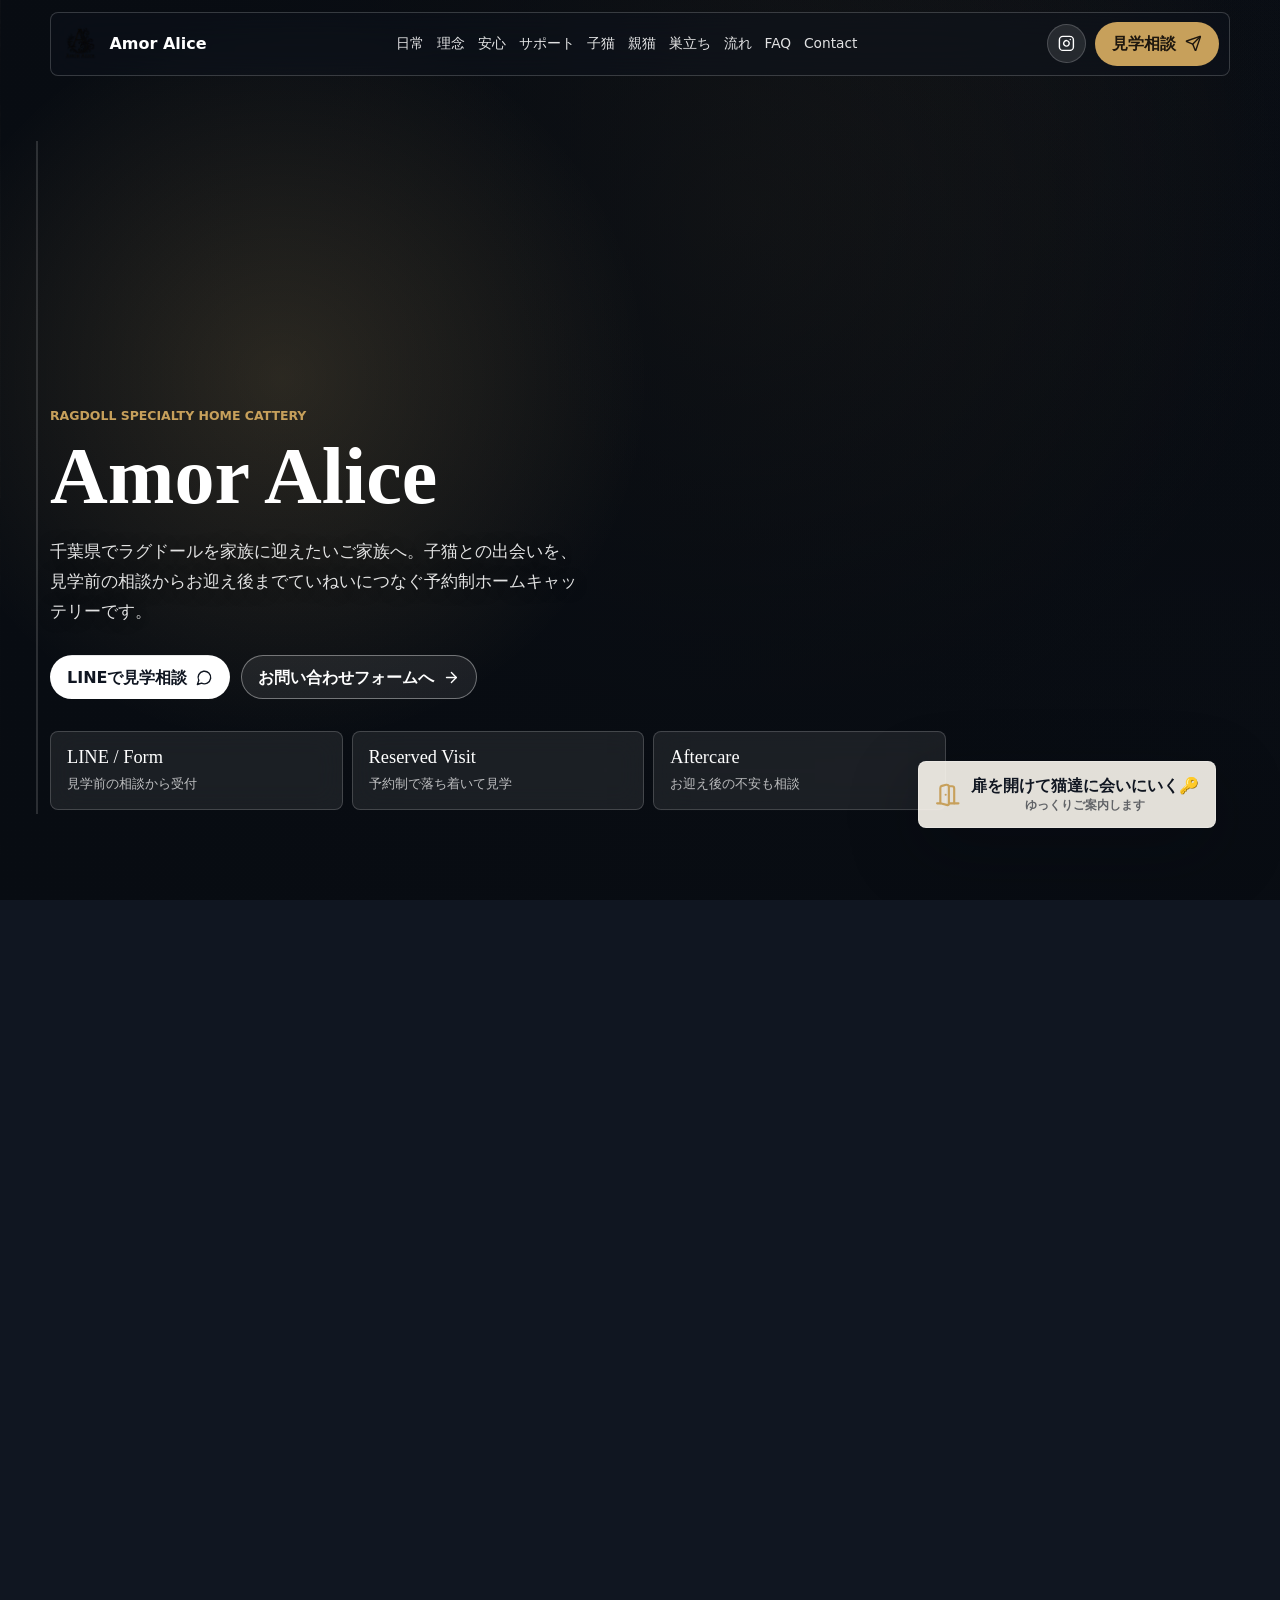
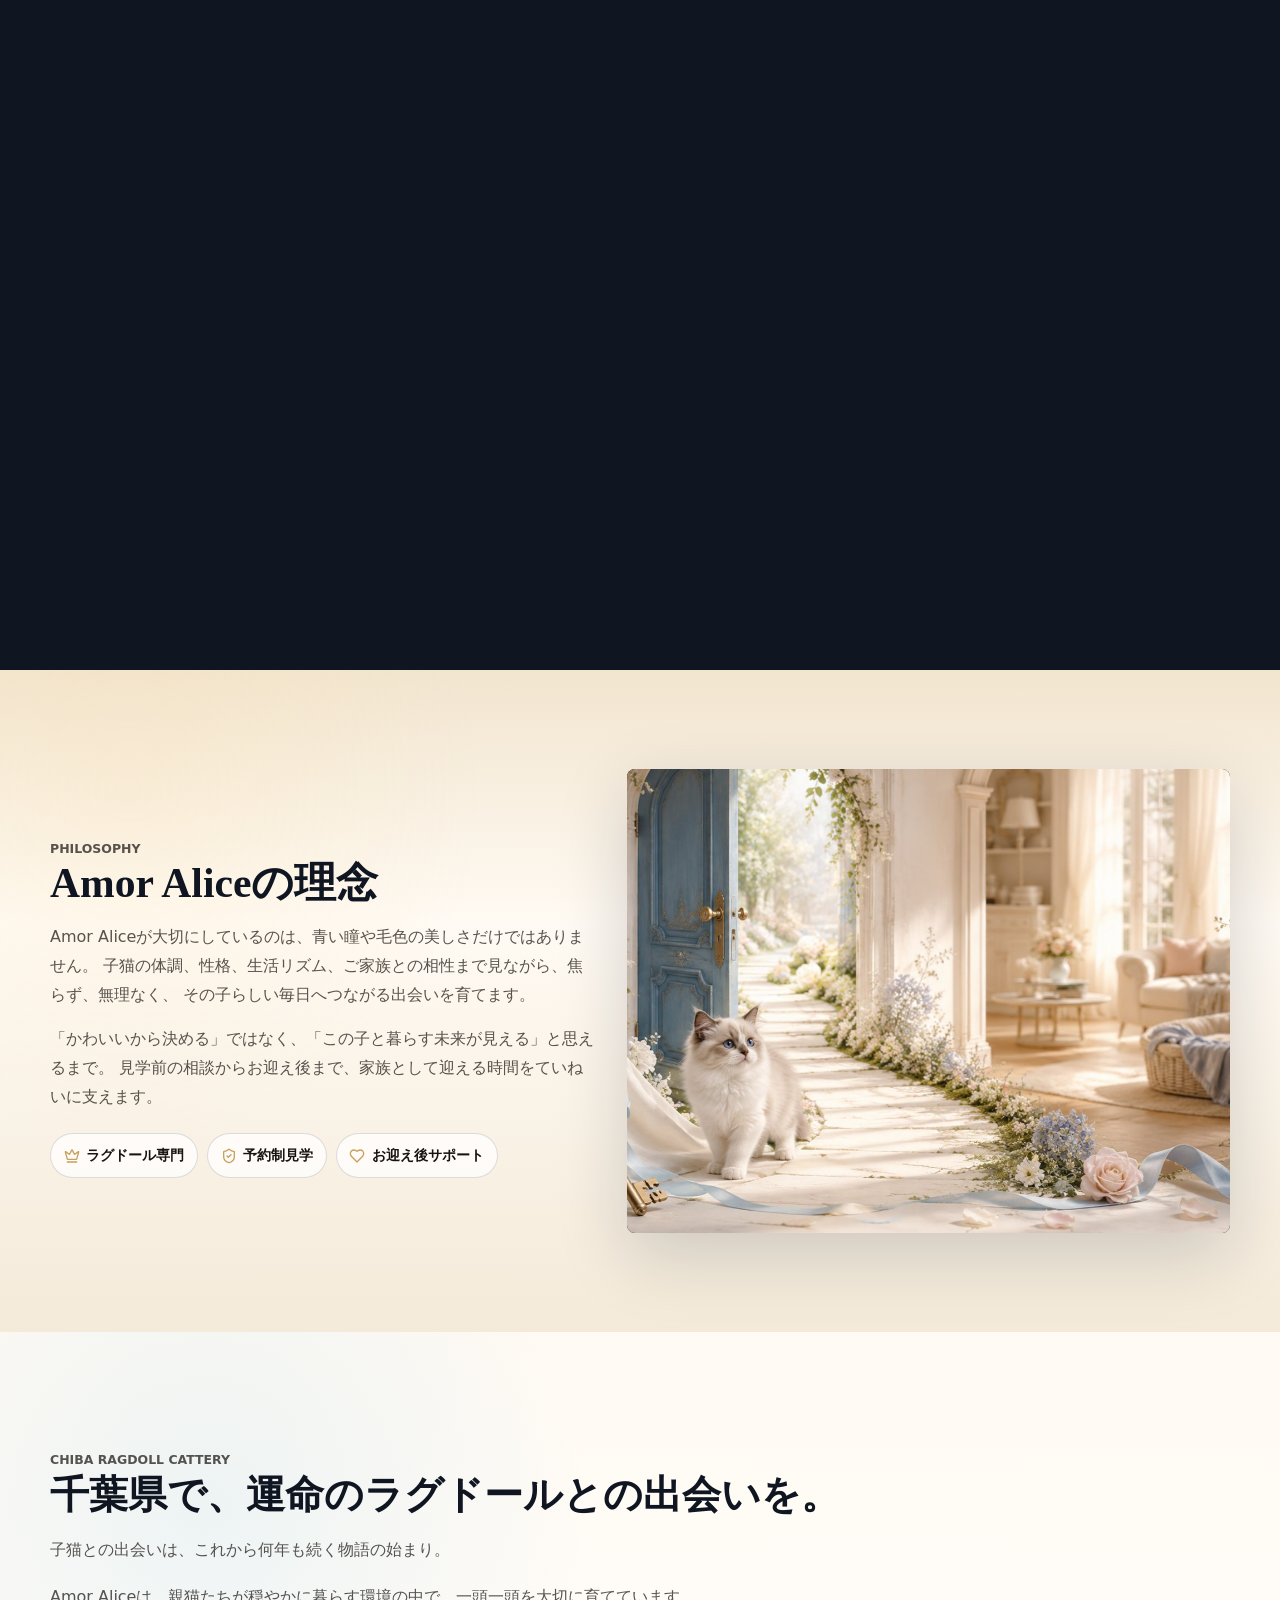
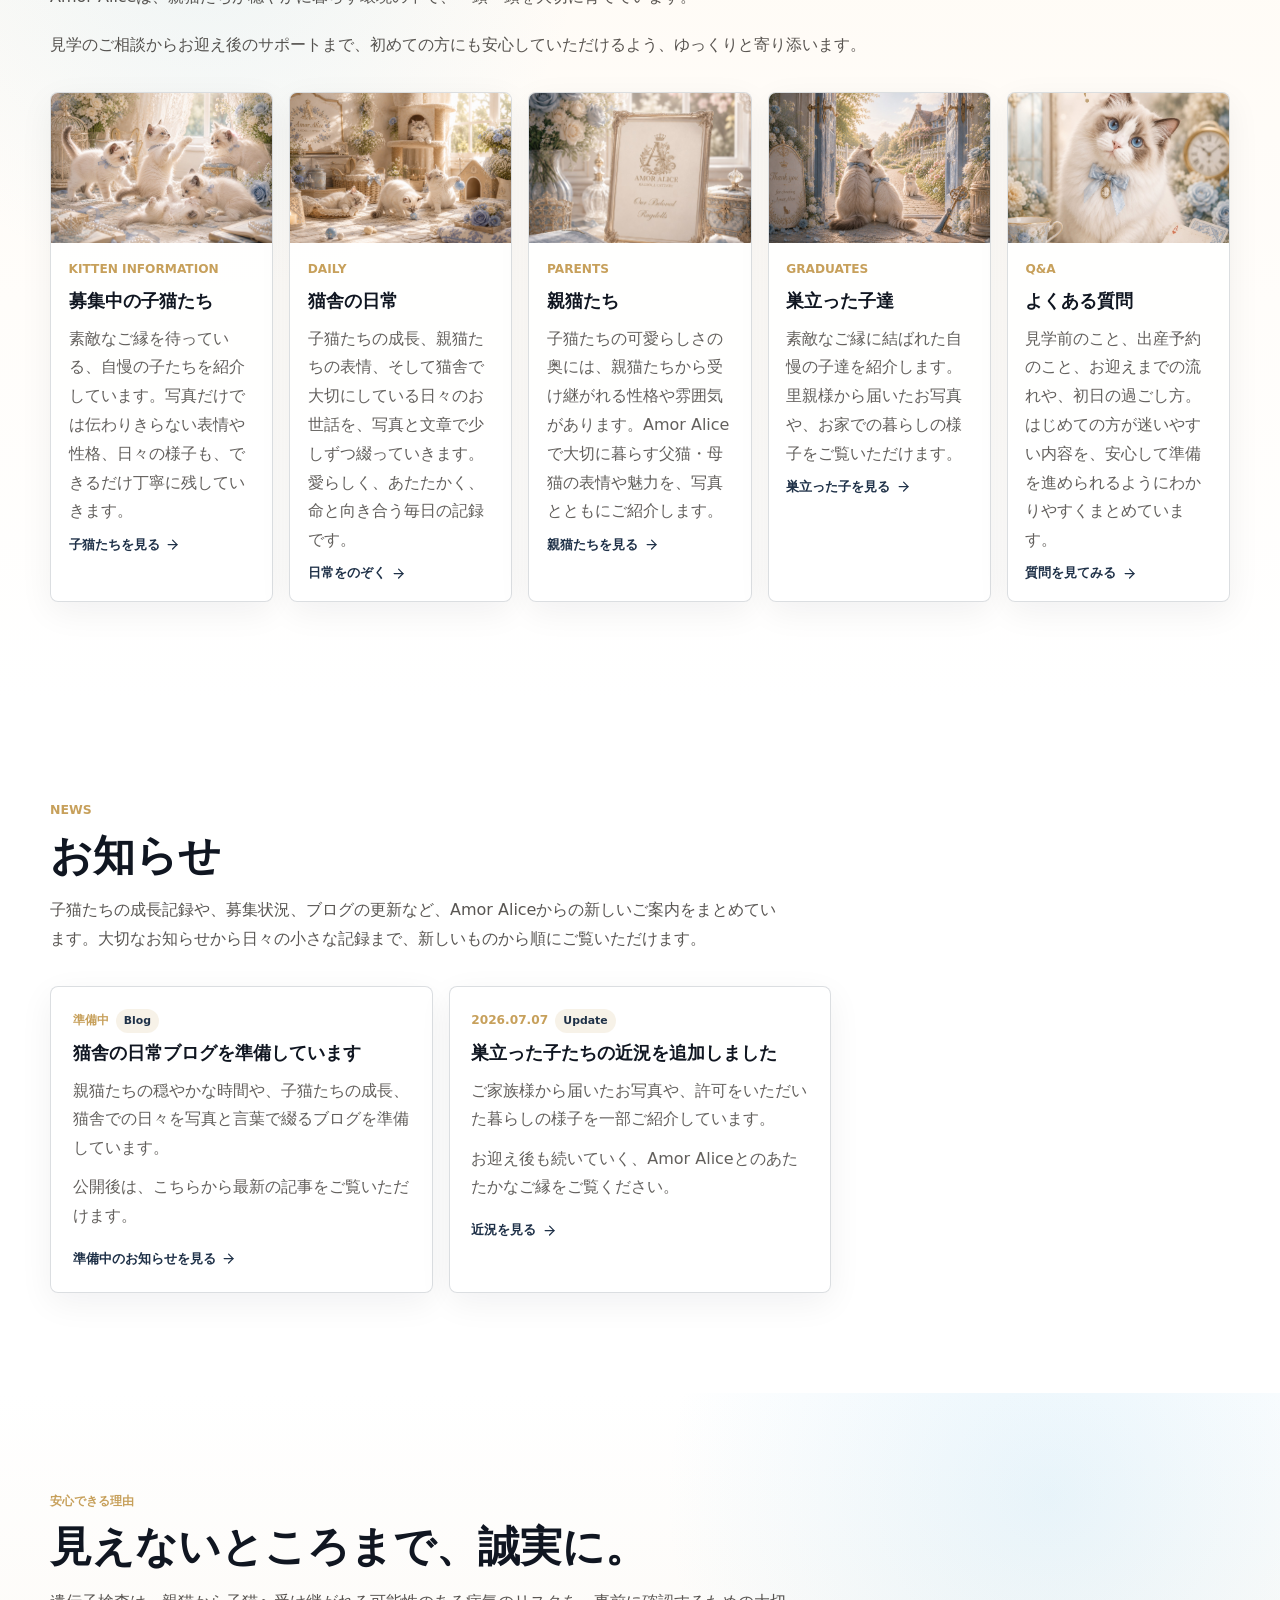
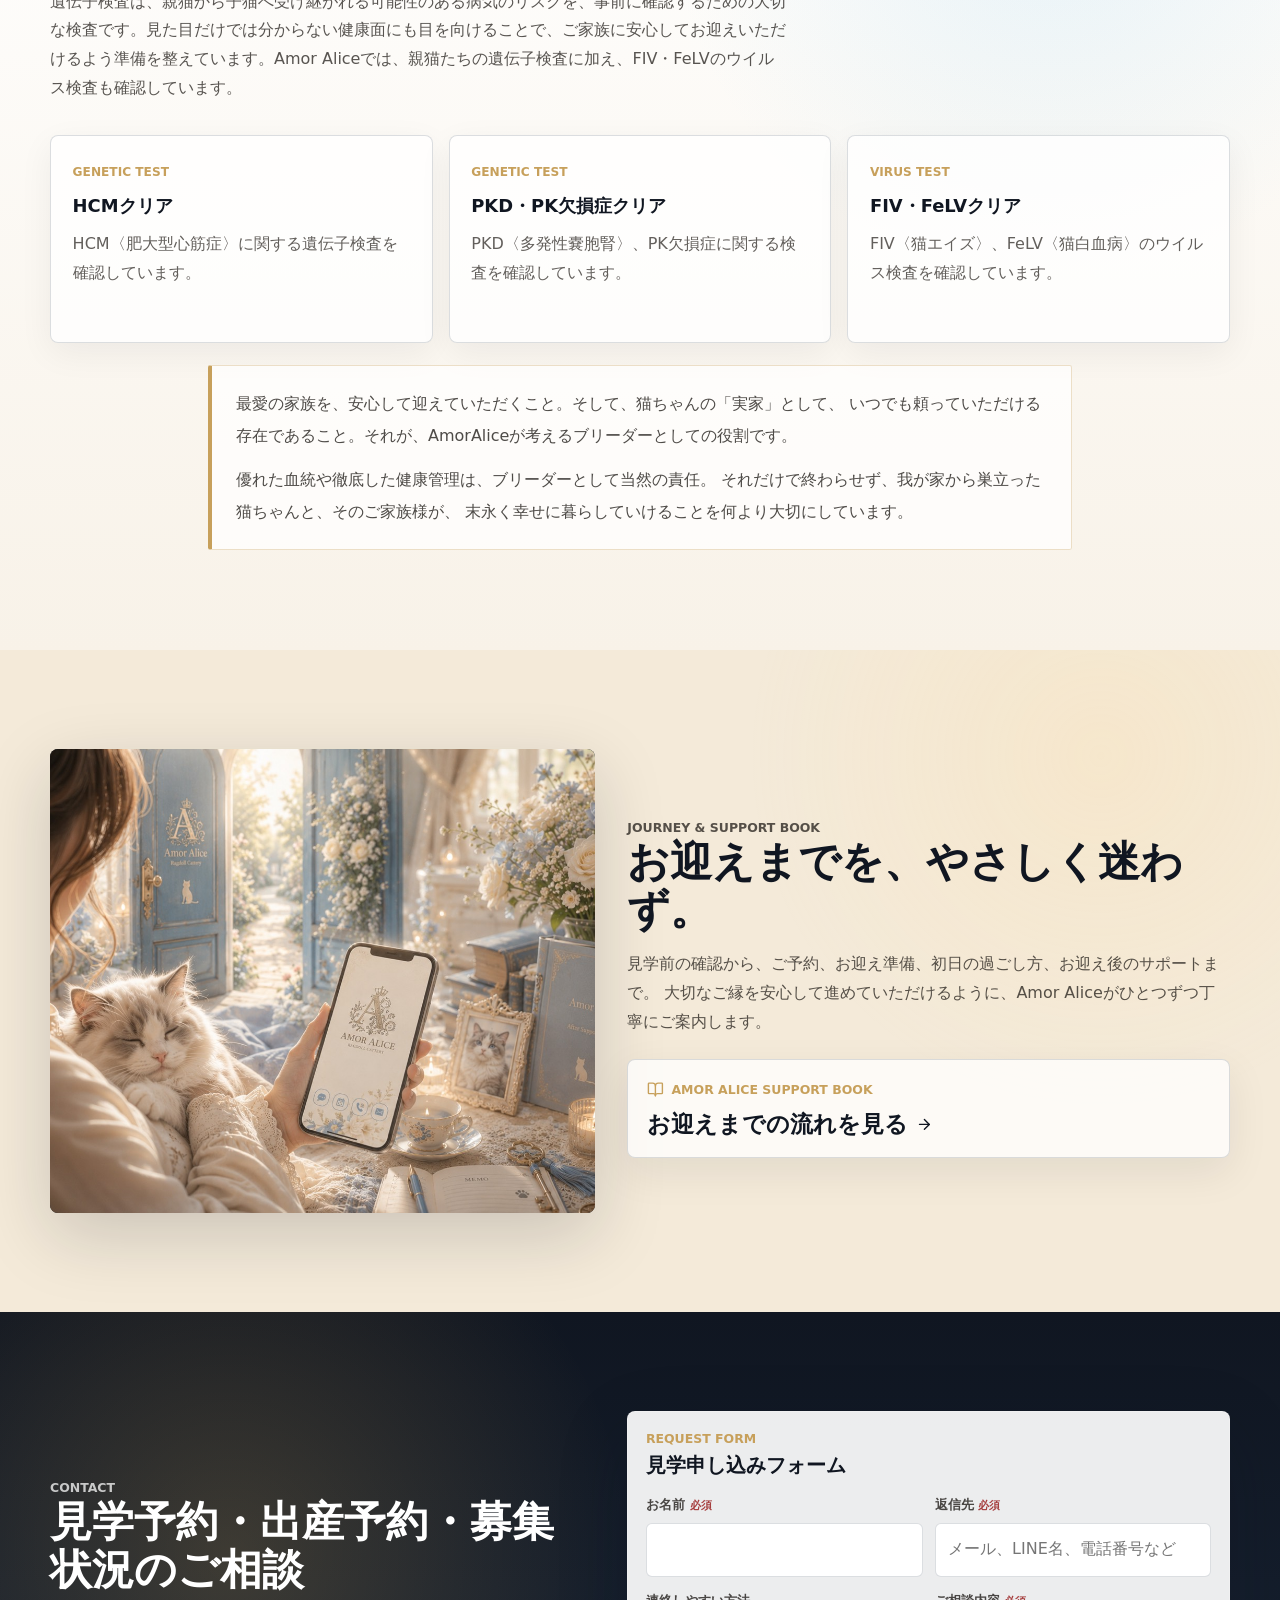
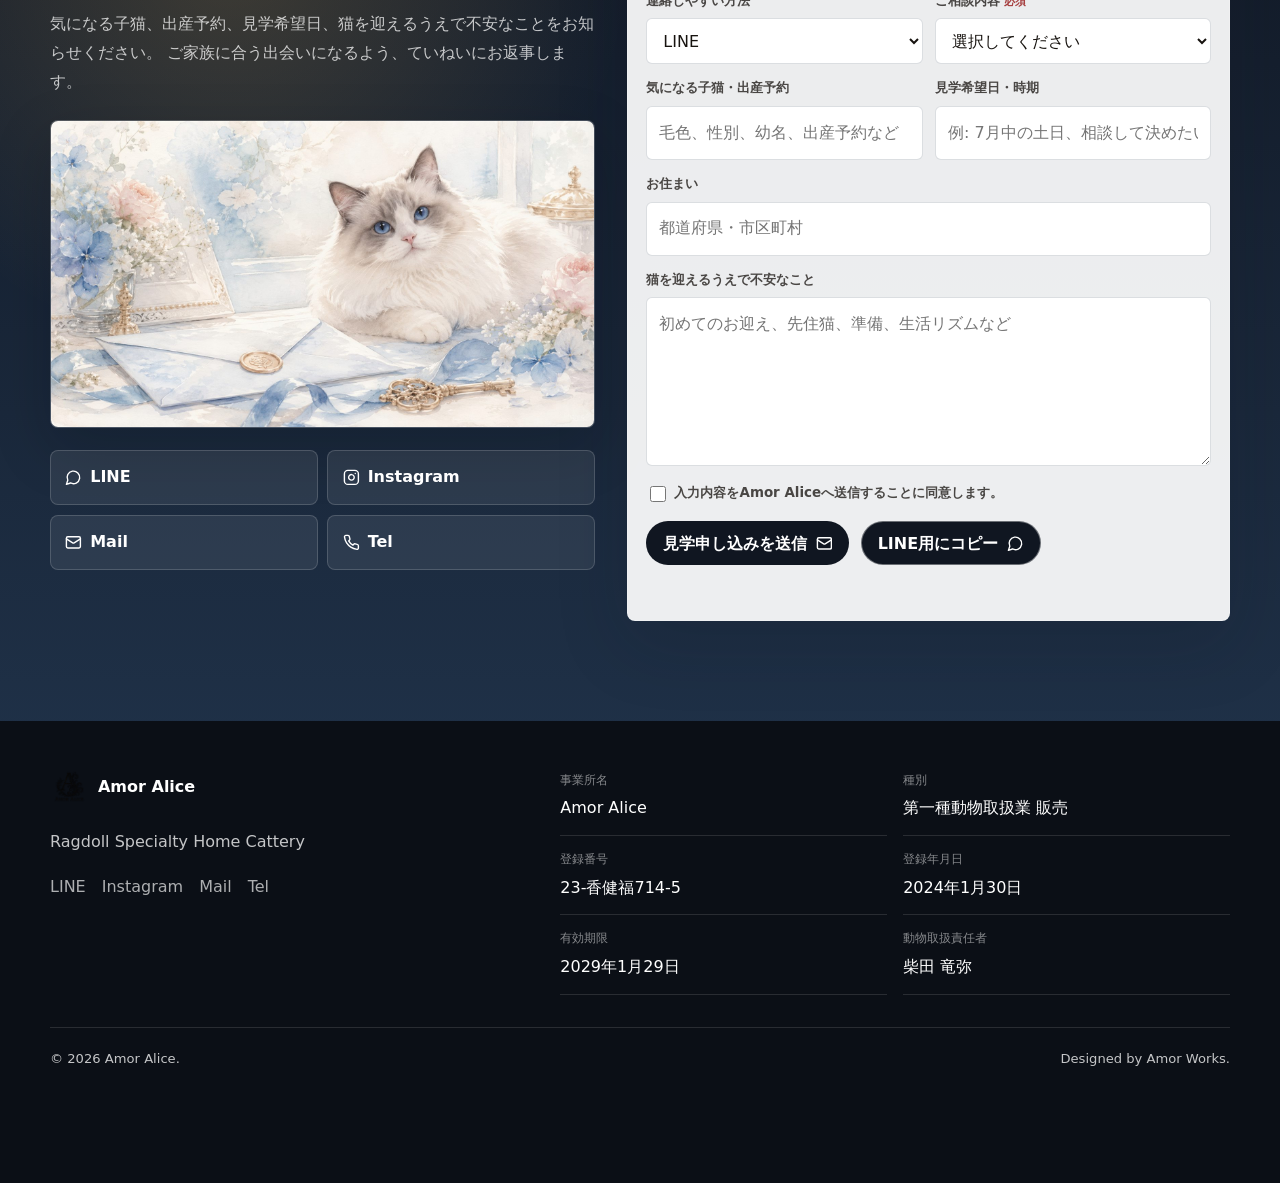
==== commit ec598ad4: "Move kitten card to top links" ====
--- a/index.html
+++ b/index.html
@@ -1 +1 @@
-<!DOCTYPE html><!--_3hp09o_YHHWcccY3Z9t5--><html lang="ja"><head><meta charSet="utf-8"/><meta name="viewport" content="width=device-width, initial-scale=1"/><link rel="preload" as="image" href="assets/brand-logo.png"/><link rel="preload" as="image" href="assets/generated/intro-world.jpg"/><link rel="preload" as="image" href="assets/daily-blog-room.jpg"/><link rel="preload" as="image" href="assets/generated/parents-page-ragdolls.jpg"/><link rel="preload" as="image" href="assets/generated/graduates-page-ragdolls.jpg"/><link rel="preload" as="image" href="assets/generated/faq-page-ragdoll.jpg"/><link rel="preload" as="image" href="assets/generated/kittens-page-ragdolls.jpg"/><link rel="preload" as="image" href="assets/generated/after-support-guide.jpg"/><link rel="preload" as="image" href="assets/generated/contact-invitation.jpg"/><link rel="stylesheet" href="/_next/static/css/1f9982fe3ff8637b.css" data-precedence="next"/><link rel="preload" as="script" fetchPriority="low" href="/_next/static/chunks/webpack-c042ca735a68d6ec.js"/><script src="/_next/static/chunks/4bd1b696-c023c6e3521b1417.js" async=""></script><script src="/_next/static/chunks/255-64e783496c90356a.js" async=""></script><script src="/_next/static/chunks/main-app-a47412eca1f92c4f.js" async=""></script><script src="/_next/static/chunks/c15bf2b0-52e8419f34af26ab.js" async=""></script><script src="/_next/static/chunks/880-e8b6edeed0bcaaa0.js" async=""></script><script src="/_next/static/chunks/738-bd56f7f6c30c74bd.js" async=""></script><script src="/_next/static/chunks/app/page-a57b8f9e9921f2ff.js" async=""></script><meta name="theme-color" content="#101621"/><title>Amor Alice｜千葉県のラグドール専門キャッテリー</title><meta name="description" content="Amor Aliceは、千葉県でラグドールを家族に迎えたいご家族へ、見学前の相談からお迎え後までていねいにつなぐ予約制ホームキャッテリーです。"/><meta name="application-name" content="Amor Alice"/><meta name="keywords" content="Amor Alice,ラグドール,ラグドール ブリーダー,千葉県 ラグドール,千葉県 ラグドール ブリーダー,ラグドール 子猫,キャッテリー,見学相談"/><meta name="creator" content="Amor Alice"/><meta name="publisher" content="Amor Alice"/><meta name="category" content="ラグドール専門キャッテリー"/><link rel="canonical" href="https://catteryamoralice-ragdoll.github.io/"/><meta property="og:title" content="Amor Alice｜千葉県のラグドール専門キャッテリー"/><meta property="og:description" content="Amor Aliceは、千葉県でラグドールを家族に迎えたいご家族へ、見学前の相談からお迎え後までていねいにつなぐ予約制ホームキャッテリーです。"/><meta property="og:url" content="https://catteryamoralice-ragdoll.github.io/"/><meta property="og:site_name" content="Amor Alice"/><meta property="og:locale" content="ja_JP"/><meta property="og:image" content="https://catteryamoralice-ragdoll.github.io/assets/hero-fantasy.jpg"/><meta property="og:image:width" content="1400"/><meta property="og:image:height" content="933"/><meta property="og:image:alt" content="Amor Aliceの世界観を表すラグドールのビジュアル"/><meta property="og:type" content="website"/><meta name="twitter:card" content="summary_large_image"/><meta name="twitter:title" content="Amor Alice｜千葉県のラグドール専門キャッテリー"/><meta name="twitter:description" content="Amor Aliceは、千葉県でラグドールを家族に迎えたいご家族へ、見学前の相談からお迎え後までていねいにつなぐ予約制ホームキャッテリーです。"/><meta name="twitter:image" content="https://catteryamoralice-ragdoll.github.io/assets/hero-fantasy.jpg"/><link rel="icon" href="/assets/favicon.png" type="image/png"/><link rel="apple-touch-icon" href="/assets/apple-touch-icon.png" type="image/png"/><script src="/_next/static/chunks/polyfills-42372ed130431b0a.js" noModule=""></script></head><body><div hidden=""><!--$--><!--/$--></div><script type="application/ld+json">[{"@context":"https://schema.org","@type":"WebSite","@id":"https://catteryamoralice-ragdoll.github.io/#website","name":"Amor Alice","alternateName":["Cattery Amor Alice","Amor Alice Ragdoll"],"url":"https://catteryamoralice-ragdoll.github.io/","inLanguage":"ja-JP","publisher":{"@id":"https://catteryamoralice-ragdoll.github.io/#localbusiness"}},{"@context":"https://schema.org","@type":"LocalBusiness","@id":"https://catteryamoralice-ragdoll.github.io/#localbusiness","name":"Amor Alice","alternateName":["Cattery Amor Alice","Amor Alice Ragdoll"],"url":"https://catteryamoralice-ragdoll.github.io/","logo":"https://catteryamoralice-ragdoll.github.io/assets/brand-logo.png","image":["https://catteryamoralice-ragdoll.github.io/assets/hero-fantasy.jpg","https://catteryamoralice-ragdoll.github.io/assets/generated/kittens-page-ragdolls.jpg","https://catteryamoralice-ragdoll.github.io/assets/generated/parents-page-ragdolls.jpg"],"description":"Amor Aliceは、千葉県でラグドールを家族に迎えたいご家族へ、見学前の相談からお迎え後までていねいにつなぐ予約制ホームキャッテリーです。","telephone":"+81-90-8742-6180","email":"cattery227.amor.alice@gmail.com","sameAs":["https://www.instagram.com/cattery_amor.alice/"],"address":{"@type":"PostalAddress","addressRegion":"千葉県","addressCountry":"JP"},"areaServed":[{"@type":"AdministrativeArea","name":"千葉県"},{"@type":"Country","name":"日本"}],"knowsAbout":["ラグドール","ラグドールの子猫","ラグドールの見学相談","子猫のお迎え準備","お迎え後サポート"],"makesOffer":[{"@type":"Offer","itemOffered":{"@type":"Service","name":"ラグドールの見学相談","description":"ラグドールの子猫を迎えたいご家族へ、募集状況や見学予約を案内します。"}},{"@type":"Offer","itemOffered":{"@type":"Service","name":"お迎え後サポート","description":"食事、トイレ、環境への慣れ方など、お迎え直後の不安を相談できます。"}}]},{"@context":"https://schema.org","@type":"WebPage","@id":"https://catteryamoralice-ragdoll.github.io/#webpage","url":"https://catteryamoralice-ragdoll.github.io/","name":"Amor Alice｜千葉県のラグドール専門キャッテリー","description":"Amor Aliceは、千葉県でラグドールを家族に迎えたいご家族へ、見学前の相談からお迎え後までていねいにつなぐ予約制ホームキャッテリーです。","inLanguage":"ja-JP","isPartOf":{"@id":"https://catteryamoralice-ragdoll.github.io/#website"},"publisher":{"@id":"https://catteryamoralice-ragdoll.github.io/#localbusiness"},"primaryImageOfPage":{"@type":"ImageObject","url":"https://catteryamoralice-ragdoll.github.io/assets/hero-fantasy.jpg"}},{"@context":"https://schema.org","@type":"BreadcrumbList","itemListElement":[{"@type":"ListItem","position":1,"name":"Amor Alice","item":"https://catteryamoralice-ragdoll.github.io/"}]}]</script><header class="site-header "><a class="brand" href="#top" aria-label="Amor Alice トップへ"><img src="assets/brand-logo.png" alt=""/><span>Amor Alice</span></a><nav class="desktop-nav" aria-label="メインナビゲーション"><a href="daily/">日常</a><a href="#about">理念</a><a href="#reason">安心</a><a href="#support">サポート</a><a href="kittens/">子猫</a><a href="parents/">親猫</a><a href="graduates/">巣立ち</a><a href="journey/">流れ</a><a href="faq/">FAQ</a><a href="#contact">Contact</a></nav><div class="header-actions"><a class="icon-link" href="https://www.instagram.com/cattery_amor.alice/" target="_blank" rel="noopener" aria-label="Instagram"><svg xmlns="http://www.w3.org/2000/svg" width="24" height="24" viewBox="0 0 24 24" fill="none" stroke="currentColor" stroke-width="2" stroke-linecap="round" stroke-linejoin="round" class="lucide lucide-instagram" aria-hidden="true"><rect width="20" height="20" x="2" y="2" rx="5" ry="5"></rect><path d="M16 11.37A4 4 0 1 1 12.63 8 4 4 0 0 1 16 11.37z"></path><line x1="17.5" x2="17.51" y1="6.5" y2="6.5"></line></svg></a><a class="header-cta" href="#contact">見学相談<svg xmlns="http://www.w3.org/2000/svg" width="24" height="24" viewBox="0 0 24 24" fill="none" stroke="currentColor" stroke-width="2" stroke-linecap="round" stroke-linejoin="round" class="lucide lucide-send" aria-hidden="true"><path d="M14.536 21.686a.5.5 0 0 0 .937-.024l6.5-19a.496.496 0 0 0-.635-.635l-19 6.5a.5.5 0 0 0-.024.937l7.93 3.18a2 2 0 0 1 1.112 1.11z"></path><path d="m21.854 2.147-10.94 10.939"></path></svg></a><button class="menu-button" type="button" aria-expanded="false" aria-controls="mobile-nav" aria-label="メニューを開く"><svg xmlns="http://www.w3.org/2000/svg" width="24" height="24" viewBox="0 0 24 24" fill="none" stroke="currentColor" stroke-width="2" stroke-linecap="round" stroke-linejoin="round" class="lucide lucide-menu" aria-hidden="true"><line x1="4" x2="20" y1="12" y2="12"></line><line x1="4" x2="20" y1="6" y2="6"></line><line x1="4" x2="20" y1="18" y2="18"></line></svg></button></div></header><div class="mobile-panel " id="mobile-nav"><a href="daily/">日常</a><a href="#about">理念</a><a href="#reason">安心</a><a href="#support">サポート</a><a href="kittens/">子猫</a><a href="parents/">親猫</a><a href="graduates/">巣立ち</a><a href="journey/">流れ</a><a href="faq/">FAQ</a><a href="#contact">Contact</a></div><nav class="mobile-contact-bar" aria-label="スマートフォン用の主要導線"><a href="https://lin.ee/4A4dqHU" target="_blank" rel="noopener"><svg xmlns="http://www.w3.org/2000/svg" width="24" height="24" viewBox="0 0 24 24" fill="none" stroke="currentColor" stroke-width="2" stroke-linecap="round" stroke-linejoin="round" class="lucide lucide-message-circle" aria-hidden="true"><path d="M7.9 20A9 9 0 1 0 4 16.1L2 22Z"></path></svg>LINE</a><a class="is-primary" href="#contact"><svg xmlns="http://www.w3.org/2000/svg" width="24" height="24" viewBox="0 0 24 24" fill="none" stroke="currentColor" stroke-width="2" stroke-linecap="round" stroke-linejoin="round" class="lucide lucide-calendar-days" aria-hidden="true"><path d="M8 2v4"></path><path d="M16 2v4"></path><rect width="18" height="18" x="3" y="4" rx="2"></rect><path d="M3 10h18"></path><path d="M8 14h.01"></path><path d="M12 14h.01"></path><path d="M16 14h.01"></path><path d="M8 18h.01"></path><path d="M12 18h.01"></path><path d="M16 18h.01"></path></svg>相談</a><a href="kittens/"><svg xmlns="http://www.w3.org/2000/svg" width="24" height="24" viewBox="0 0 24 24" fill="none" stroke="currentColor" stroke-width="2" stroke-linecap="round" stroke-linejoin="round" class="lucide lucide-baby" aria-hidden="true"><path d="M9 12h.01"></path><path d="M15 12h.01"></path><path d="M10 16c.5.3 1.2.5 2 .5s1.5-.2 2-.5"></path><path d="M19 6.3a9 9 0 0 1 1.8 3.9 2 2 0 0 1 0 3.6 9 9 0 0 1-17.6 0 2 2 0 0 1 0-3.6A9 9 0 0 1 12 3c2 0 3.5 1.1 3.5 2.5s-.9 2.5-2 2.5c-.8 0-1.5-.4-1.5-1"></path></svg>子猫</a></nav><main id="top"><section class="premium-hero" aria-labelledby="hero-title"><div class="hero-sticky-stage"><div class="hero-visual-stage" aria-hidden="true"><div class="hero-frame-layer"><canvas class="hero-frame-canvas" data-hero-frame-canvas="true"></canvas><div class="hero-frame-loader" data-hero-frame-loader="true"><span></span></div></div><div class="hero-storybook-layer" aria-hidden="true"></div><div class="hero-shade"></div></div><button class="hero-door-button" type="button"><svg xmlns="http://www.w3.org/2000/svg" width="24" height="24" viewBox="0 0 24 24" fill="none" stroke="currentColor" stroke-width="2" stroke-linecap="round" stroke-linejoin="round" class="lucide lucide-door-open" aria-hidden="true"><path d="M13 4h3a2 2 0 0 1 2 2v14"></path><path d="M2 20h3"></path><path d="M13 20h9"></path><path d="M10 12v.01"></path><path d="M13 4.562v16.157a1 1 0 0 1-1.242.97L5 20V5.562a2 2 0 0 1 1.515-1.94l4-1A2 2 0 0 1 13 4.561Z"></path></svg><span>扉を開けて猫達に会いにいく🔑</span><small>ゆっくりご案内します</small></button><div class="hero-copy-stage"><span class="hero-scroll-progress" aria-hidden="true"><span></span></span><div class="hero-content"><p class="eyebrow">Ragdoll Specialty Home Cattery</p><h1 id="hero-title">Amor Alice</h1><p class="hero-lede">千葉県でラグドールを家族に迎えたいご家族へ。子猫との出会いを、 見学前の相談からお迎え後までていねいにつなぐ予約制ホームキャッテリーです。</p><div class="hero-actions" aria-label="主要導線"><a class="button primary" href="https://lin.ee/4A4dqHU" target="_blank" rel="noopener">LINEで見学相談<svg xmlns="http://www.w3.org/2000/svg" width="24" height="24" viewBox="0 0 24 24" fill="none" stroke="currentColor" stroke-width="2" stroke-linecap="round" stroke-linejoin="round" class="lucide lucide-message-circle" aria-hidden="true"><path d="M7.9 20A9 9 0 1 0 4 16.1L2 22Z"></path></svg></a><a class="button secondary" href="#contact">お問い合わせフォームへ<svg xmlns="http://www.w3.org/2000/svg" width="24" height="24" viewBox="0 0 24 24" fill="none" stroke="currentColor" stroke-width="2" stroke-linecap="round" stroke-linejoin="round" class="lucide lucide-arrow-right" aria-hidden="true"><path d="M5 12h14"></path><path d="m12 5 7 7-7 7"></path></svg></a></div></div><div class="hero-signals" aria-label="Amor Aliceの特徴"><div class="hero-signal"><span>LINE / Form</span><small>見学前の相談から受付</small></div><div class="hero-signal"><span>Reserved Visit</span><small>予約制で落ち着いて見学</small></div><div class="hero-signal"><span>Aftercare</span><small>お迎え後の不安も相談</small></div></div></div></div></section><section class="section about-section" id="about"><div class="section-inner about-grid"><div class="about-copy" data-gsap="true"><p class="eyebrow">Philosophy</p><h2>Amor Aliceの理念</h2><p>Amor Aliceが大切にしているのは、青い瞳や毛色の美しさだけではありません。 子猫の体調、性格、生活リズム、ご家族との相性まで見ながら、焦らず、無理なく、 その子らしい毎日へつながる出会いを育てます。</p><p>「かわいいから決める」ではなく、「この子と暮らす未来が見える」と思えるまで。 見学前の相談からお迎え後まで、家族として迎える時間をていねいに支えます。</p><div class="trust-line"><span><svg xmlns="http://www.w3.org/2000/svg" width="24" height="24" viewBox="0 0 24 24" fill="none" stroke="currentColor" stroke-width="2" stroke-linecap="round" stroke-linejoin="round" class="lucide lucide-crown" aria-hidden="true"><path d="M11.562 3.266a.5.5 0 0 1 .876 0L15.39 8.87a1 1 0 0 0 1.516.294L21.183 5.5a.5.5 0 0 1 .798.519l-2.834 10.246a1 1 0 0 1-.956.734H5.81a1 1 0 0 1-.957-.734L2.02 6.02a.5.5 0 0 1 .798-.519l4.276 3.664a1 1 0 0 0 1.516-.294z"></path><path d="M5 21h14"></path></svg>ラグドール専門</span><span><svg xmlns="http://www.w3.org/2000/svg" width="24" height="24" viewBox="0 0 24 24" fill="none" stroke="currentColor" stroke-width="2" stroke-linecap="round" stroke-linejoin="round" class="lucide lucide-shield-check" aria-hidden="true"><path d="M20 13c0 5-3.5 7.5-7.66 8.95a1 1 0 0 1-.67-.01C7.5 20.5 4 18 4 13V6a1 1 0 0 1 1-1c2 0 4.5-1.2 6.24-2.72a1.17 1.17 0 0 1 1.52 0C14.51 3.81 17 5 19 5a1 1 0 0 1 1 1z"></path><path d="m9 12 2 2 4-4"></path></svg>予約制見学</span><span><svg xmlns="http://www.w3.org/2000/svg" width="24" height="24" viewBox="0 0 24 24" fill="none" stroke="currentColor" stroke-width="2" stroke-linecap="round" stroke-linejoin="round" class="lucide lucide-heart" aria-hidden="true"><path d="M19 14c1.49-1.46 3-3.21 3-5.5A5.5 5.5 0 0 0 16.5 3c-1.76 0-3 .5-4.5 2-1.5-1.5-2.74-2-4.5-2A5.5 5.5 0 0 0 2 8.5c0 2.3 1.5 4.05 3 5.5l7 7Z"></path></svg>お迎え後サポート</span></div></div><figure class="about-photo" data-gsap="true"><img src="assets/generated/intro-world.jpg" alt="Amor Aliceの世界観を表した青い扉" data-parallax="true"/></figure></div></section><section class="section local-search-section" aria-labelledby="local-search-title"><div class="section-inner local-search-layout local-search-layout-with-cards"><div class="local-search-copy" data-gsap="true"><p class="eyebrow">CHIBA RAGDOLL CATTERY</p><h2 id="local-search-title">千葉県で、運命のラグドールとの出会いを。</h2><p>子猫との出会いは、これから何年も続く物語の始まり。</p><p>Amor Aliceは、親猫たちが穏やかに暮らす環境の中で、一頭一頭を大切に育てています。</p><p>見学のご相談からお迎え後のサポートまで、初めての方にも安心していただけるよう、ゆっくりと寄り添います。</p></div><div class="page-card-grid local-page-card-grid" data-stagger="true"><a class="page-card" href="daily/" data-stagger-item="true"><img src="assets/daily-blog-room.jpg" alt="Amor Aliceの猫舎でラグドールたちが穏やかに過ごす様子"/><span>Daily</span><h3>猫舎の日常</h3><p>子猫たちの成長、親猫たちの表情、そして猫舎で大切にしている日々のお世話を、写真と文章で少しずつ綴っていきます。愛らしく、あたたかく、命と向き合う毎日の記録です。</p><small>日常をのぞく<svg xmlns="http://www.w3.org/2000/svg" width="24" height="24" viewBox="0 0 24 24" fill="none" stroke="currentColor" stroke-width="2" stroke-linecap="round" stroke-linejoin="round" class="lucide lucide-arrow-right" aria-hidden="true"><path d="M5 12h14"></path><path d="m12 5 7 7-7 7"></path></svg></small></a><a class="page-card" href="parents/" data-stagger-item="true"><img src="assets/generated/parents-page-ragdolls.jpg" alt="Amor Aliceで暮らすラグドールの親猫たち"/><span>Parents</span><h3>親猫たち</h3><p>子猫たちの可愛らしさの奥には、親猫たちから受け継がれる性格や雰囲気があります。Amor Aliceで大切に暮らす父猫・母猫の表情や魅力を、写真とともにご紹介します。</p><small>親猫たちを見る<svg xmlns="http://www.w3.org/2000/svg" width="24" height="24" viewBox="0 0 24 24" fill="none" stroke="currentColor" stroke-width="2" stroke-linecap="round" stroke-linejoin="round" class="lucide lucide-arrow-right" aria-hidden="true"><path d="M5 12h14"></path><path d="m12 5 7 7-7 7"></path></svg></small></a><a class="page-card" href="graduates/" data-stagger-item="true"><img src="assets/generated/graduates-page-ragdolls.jpg" alt="Amor Aliceから巣立ったラグドールの子たち"/><span>Graduates</span><h3>巣立った子達</h3><p>素敵なご縁に結ばれた自慢の子達を紹介します。里親様から届いたお写真や、お家での暮らしの様子をご覧いただけます。</p><small>巣立った子を見る<svg xmlns="http://www.w3.org/2000/svg" width="24" height="24" viewBox="0 0 24 24" fill="none" stroke="currentColor" stroke-width="2" stroke-linecap="round" stroke-linejoin="round" class="lucide lucide-arrow-right" aria-hidden="true"><path d="M5 12h14"></path><path d="m12 5 7 7-7 7"></path></svg></small></a><a class="page-card" href="faq/" data-stagger-item="true"><img src="assets/generated/faq-page-ragdoll.jpg" alt="ラグドールのお迎え前によくある質問を表す写真"/><span>Q&amp;A</span><h3>よくある質問</h3><p>見学前のこと、出産予約のこと、お迎えまでの流れや、初日の過ごし方。はじめての方が迷いやすい内容を、安心して準備を進められるようにわかりやすくまとめています。</p><small>質問を見てみる<svg xmlns="http://www.w3.org/2000/svg" width="24" height="24" viewBox="0 0 24 24" fill="none" stroke="currentColor" stroke-width="2" stroke-linecap="round" stroke-linejoin="round" class="lucide lucide-arrow-right" aria-hidden="true"><path d="M5 12h14"></path><path d="m12 5 7 7-7 7"></path></svg></small></a></div></div></section><section class="section news-section" id="news" aria-labelledby="news-title"><div class="section-inner"><div class="section-heading" data-gsap="true"><p class="eyebrow">News</p><h2>お知らせ</h2><p>子猫たちの成長記録や、募集状況、ブログの更新など、Amor Aliceからの新しいご案内をまとめています。大切なお知らせから日々の小さな記録まで、新しいものから順にご覧いただけます。</p></div><div class="news-grid" data-stagger="true"><a class="news-card" href="daily/" data-stagger-item="true"><div class="news-meta"><time>準備中</time><span>Blog</span></div><h3>猫舎の日常ブログを準備しています</h3><p>親猫たちの穏やかな時間や、子猫たちの成長、猫舎での日々を写真と言葉で綴るブログを準備しています。</p><p>公開後は、こちらから最新の記事をご覧いただけます。</p><small>準備中のお知らせを見る<svg xmlns="http://www.w3.org/2000/svg" width="24" height="24" viewBox="0 0 24 24" fill="none" stroke="currentColor" stroke-width="2" stroke-linecap="round" stroke-linejoin="round" class="lucide lucide-arrow-right" aria-hidden="true"><path d="M5 12h14"></path><path d="m12 5 7 7-7 7"></path></svg></small></a><a class="news-card" href="graduates/" data-stagger-item="true"><div class="news-meta"><time>2026.07.07</time><span>Update</span></div><h3>巣立った子たちの近況を追加しました</h3><p>ご家族様から届いたお写真や、許可をいただいた暮らしの様子を一部ご紹介しています。</p><p>お迎え後も続いていく、Amor Aliceとのあたたかなご縁をご覧ください。</p><small>近況を見る<svg xmlns="http://www.w3.org/2000/svg" width="24" height="24" viewBox="0 0 24 24" fill="none" stroke="currentColor" stroke-width="2" stroke-linecap="round" stroke-linejoin="round" class="lucide lucide-arrow-right" aria-hidden="true"><path d="M5 12h14"></path><path d="m12 5 7 7-7 7"></path></svg></small></a></div></div></section><section class="section reason-section" id="reason"><div class="section-inner"><div class="section-heading" data-gsap="true"><p class="eyebrow">安心できる理由</p><h2>見えないところまで、誠実に。</h2><p>遺伝子検査は、親猫から子猫へ受け継がれる可能性のある病気のリスクを、事前に確認するための大切な検査です。見た目だけでは分からない健康面にも目を向けることで、ご家族に安心してお迎えいただけるよう準備を整えています。Amor Aliceでは、親猫たちの遺伝子検査に加え、FIV・FeLVのウイルス検査も確認しています。</p></div><div class="reason-grid" data-stagger="true"><article class="reason-card" data-stagger-item="true"><span>GENETIC TEST</span><h3>HCMクリア</h3><p>HCM〈肥大型心筋症〉に関する遺伝子検査を確認しています。</p></article><article class="reason-card" data-stagger-item="true"><span>GENETIC TEST</span><h3>PKD・PK欠損症クリア</h3><p>PKD〈多発性嚢胞腎〉、PK欠損症に関する検査を確認しています。</p></article><article class="reason-card" data-stagger-item="true"><span>VIRUS TEST</span><h3>FIV・FeLVクリア</h3><p>FIV〈猫エイズ〉、FeLV〈猫白血病〉のウイルス検査を確認しています。</p></article></div><div class="reason-closing" data-gsap="true"><p>最愛の家族を、安心して迎えていただくこと。そして、猫ちゃんの「実家」として、 いつでも頼っていただける存在であること。それが、AmorAliceが考えるブリーダーとしての役割です。</p><p>優れた血統や徹底した健康管理は、ブリーダーとして当然の責任。 それだけで終わらせず、我が家から巣立った猫ちゃんと、そのご家族様が、 末永く幸せに暮らしていけることを何より大切にしています。</p></div></div></section><section class="section kitten-feature-section" id="kittens-highlight" aria-labelledby="kittens-highlight-title"><div class="section-inner kitten-feature-card" data-gsap="true"><figure class="kitten-feature-photo"><img src="assets/generated/kittens-page-ragdolls.jpg" alt="Amor Aliceの子猫たち"/></figure><div class="kitten-feature-copy"><p class="eyebrow">Kitten Information</p><h2 id="kittens-highlight-title">募集中の子猫たち</h2><a class="button primary" href="kittens/">子猫たちを見る<svg xmlns="http://www.w3.org/2000/svg" width="24" height="24" viewBox="0 0 24 24" fill="none" stroke="currentColor" stroke-width="2" stroke-linecap="round" stroke-linejoin="round" class="lucide lucide-arrow-right" aria-hidden="true"><path d="M5 12h14"></path><path d="m12 5 7 7-7 7"></path></svg></a><p>素敵なご縁を待っている、自慢の子たちを紹介しています。 写真だけでは伝わりきらない表情や性格、日々の様子も、できるだけ丁寧に残していきます。</p><p>気になる子がいる場合はもちろん、まだ具体的に決まっていない段階でも、 出産予約や今後の予定についてご相談いただけます。</p></div></div></section><section class="section support-section" id="support"><div class="section-inner support-layout"><figure class="feature-photo" data-gsap="true"><img src="assets/generated/after-support-guide.jpg" alt="Amor Aliceのお迎え後サポートをイメージした相談シーン"/></figure><div class="support-copy" data-gsap="true"><p class="eyebrow">Journey &amp; Support Book</p><h2>お迎えまでを、やさしく迷わず。</h2><p>見学前の確認から、ご予約、お迎え準備、初日の過ごし方、お迎え後のサポートまで。 大切なご縁を安心して進めていただけるように、Amor Aliceがひとつずつ丁寧にご案内します。</p><a class="journey-support-link" href="journey/"><span><svg xmlns="http://www.w3.org/2000/svg" width="24" height="24" viewBox="0 0 24 24" fill="none" stroke="currentColor" stroke-width="2" stroke-linecap="round" stroke-linejoin="round" class="lucide lucide-book-open" aria-hidden="true"><path d="M12 7v14"></path><path d="M3 18a1 1 0 0 1-1-1V4a1 1 0 0 1 1-1h5a4 4 0 0 1 4 4 4 4 0 0 1 4-4h5a1 1 0 0 1 1 1v13a1 1 0 0 1-1 1h-6a3 3 0 0 0-3 3 3 3 0 0 0-3-3z"></path></svg>AMOR ALICE SUPPORT BOOK</span><strong>お迎えまでの流れを見る<svg xmlns="http://www.w3.org/2000/svg" width="24" height="24" viewBox="0 0 24 24" fill="none" stroke="currentColor" stroke-width="2" stroke-linecap="round" stroke-linejoin="round" class="lucide lucide-arrow-right" aria-hidden="true"><path d="M5 12h14"></path><path d="m12 5 7 7-7 7"></path></svg></strong></a></div></div></section><section class="section contact-section" id="contact"><div class="section-inner contact-layout"><div class="contact-copy" data-gsap="true"><p class="eyebrow">Contact</p><h2>見学予約・出産予約・募集状況のご相談</h2><p>気になる子猫、出産予約、見学希望日、猫を迎えるうえで不安なことをお知らせください。 ご家族に合う出会いになるよう、ていねいにお返事します。</p><figure class="contact-visual"><img src="assets/generated/contact-invitation.jpg" alt="Amor Aliceへの相談をイメージした手紙とラグドール"/></figure><div class="contact-methods" aria-label="連絡方法"><a href="https://lin.ee/4A4dqHU" target="_blank" rel="noopener"><svg xmlns="http://www.w3.org/2000/svg" width="24" height="24" viewBox="0 0 24 24" fill="none" stroke="currentColor" stroke-width="2" stroke-linecap="round" stroke-linejoin="round" class="lucide lucide-message-circle" aria-hidden="true"><path d="M7.9 20A9 9 0 1 0 4 16.1L2 22Z"></path></svg>LINE</a><a href="https://www.instagram.com/cattery_amor.alice/" target="_blank" rel="noopener"><svg xmlns="http://www.w3.org/2000/svg" width="24" height="24" viewBox="0 0 24 24" fill="none" stroke="currentColor" stroke-width="2" stroke-linecap="round" stroke-linejoin="round" class="lucide lucide-instagram" aria-hidden="true"><rect width="20" height="20" x="2" y="2" rx="5" ry="5"></rect><path d="M16 11.37A4 4 0 1 1 12.63 8 4 4 0 0 1 16 11.37z"></path><line x1="17.5" x2="17.51" y1="6.5" y2="6.5"></line></svg>Instagram</a><a href="mailto:cattery227.amor.alice@gmail.com"><svg xmlns="http://www.w3.org/2000/svg" width="24" height="24" viewBox="0 0 24 24" fill="none" stroke="currentColor" stroke-width="2" stroke-linecap="round" stroke-linejoin="round" class="lucide lucide-mail" aria-hidden="true"><rect width="20" height="16" x="2" y="4" rx="2"></rect><path d="m22 7-8.97 5.7a1.94 1.94 0 0 1-2.06 0L2 7"></path></svg>Mail</a><a href="tel:09087426180"><svg xmlns="http://www.w3.org/2000/svg" width="24" height="24" viewBox="0 0 24 24" fill="none" stroke="currentColor" stroke-width="2" stroke-linecap="round" stroke-linejoin="round" class="lucide lucide-phone" aria-hidden="true"><path d="M22 16.92v3a2 2 0 0 1-2.18 2 19.79 19.79 0 0 1-8.63-3.07 19.5 19.5 0 0 1-6-6 19.79 19.79 0 0 1-3.07-8.67A2 2 0 0 1 4.11 2h3a2 2 0 0 1 2 1.72 12.84 12.84 0 0 0 .7 2.81 2 2 0 0 1-.45 2.11L8.09 9.91a16 16 0 0 0 6 6l1.27-1.27a2 2 0 0 1 2.11-.45 12.84 12.84 0 0 0 2.81.7A2 2 0 0 1 22 16.92z"></path></svg>Tel</a></div></div><form class="visit-form" data-visit-form="true" data-form-endpoint="https://formsubmit.co/ajax/cattery227.amor.alice@gmail.com" data-gsap="true" method="post"><input type="hidden" name="_subject" value="Amor Alice 見学申し込み"/><input type="hidden" name="_template" value="table"/><input type="text" class="form-honey" tabindex="-1" autoComplete="off" aria-hidden="true" name="_honey"/><div class="form-title-block"><p class="eyebrow">Request Form</p><h3>見学申し込みフォーム</h3></div><div class="form-grid"><label><span>お名前 <small>必須</small></span><input type="text" autoComplete="name" required="" name="name"/></label><label><span>返信先 <small>必須</small></span><input type="text" autoComplete="email" placeholder="メール、LINE名、電話番号など" required="" name="contactDetail"/></label><label><span>連絡しやすい方法</span><select name="preferredContact"><option value="LINE" selected="">LINE</option><option value="メール">メール</option><option value="電話">電話</option><option value="Instagram">Instagram</option><option value="どれでも大丈夫">どれでも大丈夫</option></select></label><label><span>ご相談内容 <small>必須</small></span><select name="requestType" required=""><option value="" disabled="" selected="">選択してください</option><option value="募集状況の確認">募集状況の確認</option><option value="子猫の見学">子猫の見学</option><option value="出産予約">出産予約</option><option value="お迎え前の相談">お迎え前の相談</option><option value="その他">その他</option></select></label><label><span>気になる子猫・出産予約</span><input type="text" placeholder="毛色、性別、幼名、出産予約など" name="interest"/></label><label><span>見学希望日・時期</span><input type="text" placeholder="例: 7月中の土日、相談して決めたい" name="visitTiming"/></label><label class="form-wide"><span>お住まい</span><input type="text" autoComplete="address-level1" placeholder="都道府県・市区町村" name="area"/></label><label class="form-wide"><span>猫を迎えるうえで不安なこと</span><textarea name="message" rows="5" placeholder="初めてのお迎え、先住猫、準備、生活リズムなど"></textarea></label></div><label class="form-consent"><input type="checkbox" required="" name="consent"/><span>入力内容をAmor Aliceへ送信することに同意します。</span></label><div class="form-actions"><button class="button primary ink" type="submit">見学申し込みを送信<svg xmlns="http://www.w3.org/2000/svg" width="24" height="24" viewBox="0 0 24 24" fill="none" stroke="currentColor" stroke-width="2" stroke-linecap="round" stroke-linejoin="round" class="lucide lucide-mail" aria-hidden="true"><rect width="20" height="16" x="2" y="4" rx="2"></rect><path d="m22 7-8.97 5.7a1.94 1.94 0 0 1-2.06 0L2 7"></path></svg></button><button class="button secondary ink" type="button">LINE用にコピー<svg xmlns="http://www.w3.org/2000/svg" width="24" height="24" viewBox="0 0 24 24" fill="none" stroke="currentColor" stroke-width="2" stroke-linecap="round" stroke-linejoin="round" class="lucide lucide-message-circle" aria-hidden="true"><path d="M7.9 20A9 9 0 1 0 4 16.1L2 22Z"></path></svg></button></div><p class="form-status" aria-live="polite"></p></form></div></section></main><footer class="site-footer"><div class="footer-inner"><div class="footer-brand-block"><a class="brand footer-brand" href="#top"><img src="assets/brand-logo.png" alt=""/><span>Amor Alice</span></a><p>Ragdoll Specialty Home Cattery</p><div class="footer-links"><a href="https://lin.ee/4A4dqHU" target="_blank" rel="noopener">LINE</a><a href="https://www.instagram.com/cattery_amor.alice/" target="_blank" rel="noopener">Instagram</a><a href="mailto:cattery227.amor.alice@gmail.com">Mail</a><a href="tel:09087426180">Tel</a></div></div><dl class="legal-list"><div><dt>事業所名</dt><dd>Amor Alice</dd></div><div><dt>種別</dt><dd>第一種動物取扱業 販売</dd></div><div><dt>登録番号</dt><dd>23-香健福714-5</dd></div><div><dt>登録年月日</dt><dd>2024年1月30日</dd></div><div><dt>有効期限</dt><dd>2029年1月29日</dd></div><div><dt>動物取扱責任者</dt><dd>柴田 竜弥</dd></div></dl></div><div class="footer-bottom"><p>© <!-- -->2026<!-- --> Amor Alice.</p><p>Designed by Amor Works.</p></div></footer><!--$--><!--/$--><script src="/_next/static/chunks/webpack-c042ca735a68d6ec.js" id="_R_" async=""></script><script>(self.__next_f=self.__next_f||[]).push([0])</script><script>self.__next_f.push([1,"1:\"$Sreact.fragment\"\n2:I[9766,[],\"\"]\n3:I[8924,[],\"\"]\n8:I[7150,[],\"\"]\n:HL[\"/_next/static/css/1f9982fe3ff8637b.css\",\"style\"]\n4:Tb93,"])</script><script>self.__next_f.push([1,"[{\"@context\":\"https://schema.org\",\"@type\":\"WebSite\",\"@id\":\"https://catteryamoralice-ragdoll.github.io/#website\",\"name\":\"Amor Alice\",\"alternateName\":[\"Cattery Amor Alice\",\"Amor Alice Ragdoll\"],\"url\":\"https://catteryamoralice-ragdoll.github.io/\",\"inLanguage\":\"ja-JP\",\"publisher\":{\"@id\":\"https://catteryamoralice-ragdoll.github.io/#localbusiness\"}},{\"@context\":\"https://schema.org\",\"@type\":\"LocalBusiness\",\"@id\":\"https://catteryamoralice-ragdoll.github.io/#localbusiness\",\"name\":\"Amor Alice\",\"alternateName\":[\"Cattery Amor Alice\",\"Amor Alice Ragdoll\"],\"url\":\"https://catteryamoralice-ragdoll.github.io/\",\"logo\":\"https://catteryamoralice-ragdoll.github.io/assets/brand-logo.png\",\"image\":[\"https://catteryamoralice-ragdoll.github.io/assets/hero-fantasy.jpg\",\"https://catteryamoralice-ragdoll.github.io/assets/generated/kittens-page-ragdolls.jpg\",\"https://catteryamoralice-ragdoll.github.io/assets/generated/parents-page-ragdolls.jpg\"],\"description\":\"Amor Aliceは、千葉県でラグドールを家族に迎えたいご家族へ、見学前の相談からお迎え後までていねいにつなぐ予約制ホームキャッテリーです。\",\"telephone\":\"+81-90-8742-6180\",\"email\":\"cattery227.amor.alice@gmail.com\",\"sameAs\":[\"https://www.instagram.com/cattery_amor.alice/\"],\"address\":{\"@type\":\"PostalAddress\",\"addressRegion\":\"千葉県\",\"addressCountry\":\"JP\"},\"areaServed\":[{\"@type\":\"AdministrativeArea\",\"name\":\"千葉県\"},{\"@type\":\"Country\",\"name\":\"日本\"}],\"knowsAbout\":[\"ラグドール\",\"ラグドールの子猫\",\"ラグドールの見学相談\",\"子猫のお迎え準備\",\"お迎え後サポート\"],\"makesOffer\":[{\"@type\":\"Offer\",\"itemOffered\":{\"@type\":\"Service\",\"name\":\"ラグドールの見学相談\",\"description\":\"ラグドールの子猫を迎えたいご家族へ、募集状況や見学予約を案内します。\"}},{\"@type\":\"Offer\",\"itemOffered\":{\"@type\":\"Service\",\"name\":\"お迎え後サポート\",\"description\":\"食事、トイレ、環境への慣れ方など、お迎え直後の不安を相談できます。\"}}]},{\"@context\":\"https://schema.org\",\"@type\":\"WebPage\",\"@id\":\"https://catteryamoralice-ragdoll.github.io/#webpage\",\"url\":\"https://catteryamoralice-ragdoll.github.io/\",\"name\":\"Amor Alice｜千葉県のラグドール専門キャッテリー\",\"description\":\"Amor Aliceは、千葉県でラグドールを家族に迎えたいご家族へ、見学前の相談からお迎え後までていねいにつなぐ予約制ホームキャッテリーです。\",\"inLanguage\":\"ja-JP\",\"isPartOf\":{\"@id\":\"https://catteryamoralice-ragdoll.github.io/#website\"},\"publisher\":{\"@id\":\"https://catteryamoralice-ragdoll.github.io/#localbusiness\"},\"primaryImageOfPage\":{\"@type\":\"ImageObject\",\"url\":\"https://catteryamoralice-ragdoll.github.io/assets/hero-fantasy.jpg\"}},{\"@context\":\"https://schema.org\",\"@type\":\"BreadcrumbList\",\"itemListElement\":[{\"@type\":\"ListItem\",\"position\":1,\"name\":\"Amor Alice\",\"item\":\"https://catteryamoralice-ragdoll.github.io/\"}]}]"])</script><script>self.__next_f.push([1,"0:{\"P\":null,\"b\":\"-3hp09o-YHHWcccY3Z9t5\",\"p\":\"\",\"c\":[\"\",\"\"],\"i\":false,\"f\":[[[\"\",{\"children\":[\"__PAGE__\",{}]},\"$undefined\",\"$undefined\",true],[\"\",[\"$\",\"$1\",\"c\",{\"children\":[[[\"$\",\"link\",\"0\",{\"rel\":\"stylesheet\",\"href\":\"/_next/static/css/1f9982fe3ff8637b.css\",\"precedence\":\"next\",\"crossOrigin\":\"$undefined\",\"nonce\":\"$undefined\"}]],[\"$\",\"html\",null,{\"lang\":\"ja\",\"children\":[\"$\",\"body\",null,{\"children\":[\"$\",\"$L2\",null,{\"parallelRouterKey\":\"children\",\"error\":\"$undefined\",\"errorStyles\":\"$undefined\",\"errorScripts\":\"$undefined\",\"template\":[\"$\",\"$L3\",null,{}],\"templateStyles\":\"$undefined\",\"templateScripts\":\"$undefined\",\"notFound\":[[[\"$\",\"title\",null,{\"children\":\"404: This page could not be found.\"}],[\"$\",\"div\",null,{\"style\":{\"fontFamily\":\"system-ui,\\\"Segoe UI\\\",Roboto,Helvetica,Arial,sans-serif,\\\"Apple Color Emoji\\\",\\\"Segoe UI Emoji\\\"\",\"height\":\"100vh\",\"textAlign\":\"center\",\"display\":\"flex\",\"flexDirection\":\"column\",\"alignItems\":\"center\",\"justifyContent\":\"center\"},\"children\":[\"$\",\"div\",null,{\"children\":[[\"$\",\"style\",null,{\"dangerouslySetInnerHTML\":{\"__html\":\"body{color:#000;background:#fff;margin:0}.next-error-h1{border-right:1px solid rgba(0,0,0,.3)}@media (prefers-color-scheme:dark){body{color:#fff;background:#000}.next-error-h1{border-right:1px solid rgba(255,255,255,.3)}}\"}}],[\"$\",\"h1\",null,{\"className\":\"next-error-h1\",\"style\":{\"display\":\"inline-block\",\"margin\":\"0 20px 0 0\",\"padding\":\"0 23px 0 0\",\"fontSize\":24,\"fontWeight\":500,\"verticalAlign\":\"top\",\"lineHeight\":\"49px\"},\"children\":404}],[\"$\",\"div\",null,{\"style\":{\"display\":\"inline-block\"},\"children\":[\"$\",\"h2\",null,{\"style\":{\"fontSize\":14,\"fontWeight\":400,\"lineHeight\":\"49px\",\"margin\":0},\"children\":\"This page could not be found.\"}]}]]}]}]],[]],\"forbidden\":\"$undefined\",\"unauthorized\":\"$undefined\"}]}]}]]}],{\"children\":[\"__PAGE__\",[\"$\",\"$1\",\"c\",{\"children\":[[[\"$\",\"script\",null,{\"type\":\"application/ld+json\",\"dangerouslySetInnerHTML\":{\"__html\":\"$4\"}}],\"$L5\"],null,\"$L6\"]}],{},null,false]},null,false],\"$L7\",false]],\"m\":\"$undefined\",\"G\":[\"$8\",[]],\"s\":false,\"S\":true}\n"])</script><script>self.__next_f.push([1,"9:I[5307,[\"592\",\"static/chunks/c15bf2b0-52e8419f34af26ab.js\",\"880\",\"static/chunks/880-e8b6edeed0bcaaa0.js\",\"738\",\"static/chunks/738-bd56f7f6c30c74bd.js\",\"974\",\"static/chunks/app/page-a57b8f9e9921f2ff.js\"],\"AmorAliceSite\"]\na:I[4431,[],\"OutletBoundary\"]\nc:I[5278,[],\"AsyncMetadataOutlet\"]\ne:I[4431,[],\"ViewportBoundary\"]\n10:I[4431,[],\"MetadataBoundary\"]\n11:\"$Sreact.suspense\"\n5:[\"$\",\"$L9\",null,{}]\n6:[\"$\",\"$La\",null,{\"children\":[\"$Lb\",[\"$\",\"$Lc\",null,{\"promise\":\"$@d\"}]]}]\n7:[\"$\",\"$1\",\"h\",{\"children\":[null,[[\"$\",\"$Le\",null,{\"children\":\"$Lf\"}],null],[\"$\",\"$L10\",null,{\"children\":[\"$\",\"div\",null,{\"hidden\":true,\"children\":[\"$\",\"$11\",null,{\"fallback\":null,\"children\":\"$L12\"}]}]}]]}]\n"])</script><script>self.__next_f.push([1,"f:[[\"$\",\"meta\",\"0\",{\"charSet\":\"utf-8\"}],[\"$\",\"meta\",\"1\",{\"name\":\"viewport\",\"content\":\"width=device-width, initial-scale=1\"}],[\"$\",\"meta\",\"2\",{\"name\":\"theme-color\",\"content\":\"#101621\"}]]\nb:null\n"])</script><script>self.__next_f.push([1,"13:I[622,[],\"IconMark\"]\n"])</script><script>self.__next_f.push([1,"d:{\"metadata\":[[\"$\",\"title\",\"0\",{\"children\":\"Amor Alice｜千葉県のラグドール専門キャッテリー\"}],[\"$\",\"meta\",\"1\",{\"name\":\"description\",\"content\":\"Amor Aliceは、千葉県でラグドールを家族に迎えたいご家族へ、見学前の相談からお迎え後までていねいにつなぐ予約制ホームキャッテリーです。\"}],[\"$\",\"meta\",\"2\",{\"name\":\"application-name\",\"content\":\"Amor Alice\"}],[\"$\",\"meta\",\"3\",{\"name\":\"keywords\",\"content\":\"Amor Alice,ラグドール,ラグドール ブリーダー,千葉県 ラグドール,千葉県 ラグドール ブリーダー,ラグドール 子猫,キャッテリー,見学相談\"}],[\"$\",\"meta\",\"4\",{\"name\":\"creator\",\"content\":\"Amor Alice\"}],[\"$\",\"meta\",\"5\",{\"name\":\"publisher\",\"content\":\"Amor Alice\"}],[\"$\",\"meta\",\"6\",{\"name\":\"category\",\"content\":\"ラグドール専門キャッテリー\"}],[\"$\",\"link\",\"7\",{\"rel\":\"canonical\",\"href\":\"https://catteryamoralice-ragdoll.github.io/\"}],[\"$\",\"meta\",\"8\",{\"property\":\"og:title\",\"content\":\"Amor Alice｜千葉県のラグドール専門キャッテリー\"}],[\"$\",\"meta\",\"9\",{\"property\":\"og:description\",\"content\":\"Amor Aliceは、千葉県でラグドールを家族に迎えたいご家族へ、見学前の相談からお迎え後までていねいにつなぐ予約制ホームキャッテリーです。\"}],[\"$\",\"meta\",\"10\",{\"property\":\"og:url\",\"content\":\"https://catteryamoralice-ragdoll.github.io/\"}],[\"$\",\"meta\",\"11\",{\"property\":\"og:site_name\",\"content\":\"Amor Alice\"}],[\"$\",\"meta\",\"12\",{\"property\":\"og:locale\",\"content\":\"ja_JP\"}],[\"$\",\"meta\",\"13\",{\"property\":\"og:image\",\"content\":\"https://catteryamoralice-ragdoll.github.io/assets/hero-fantasy.jpg\"}],[\"$\",\"meta\",\"14\",{\"property\":\"og:image:width\",\"content\":\"1400\"}],[\"$\",\"meta\",\"15\",{\"property\":\"og:image:height\",\"content\":\"933\"}],[\"$\",\"meta\",\"16\",{\"property\":\"og:image:alt\",\"content\":\"Amor Aliceの世界観を表すラグドールのビジュアル\"}],[\"$\",\"meta\",\"17\",{\"property\":\"og:type\",\"content\":\"website\"}],[\"$\",\"meta\",\"18\",{\"name\":\"twitter:card\",\"content\":\"summary_large_image\"}],[\"$\",\"meta\",\"19\",{\"name\":\"twitter:title\",\"content\":\"Amor Alice｜千葉県のラグドール専門キャッテリー\"}],[\"$\",\"meta\",\"20\",{\"name\":\"twitter:description\",\"content\":\"Amor Aliceは、千葉県でラグドールを家族に迎えたいご家族へ、見学前の相談からお迎え後までていねいにつなぐ予約制ホームキャッテリーです。\"}],[\"$\",\"meta\",\"21\",{\"name\":\"twitter:image\",\"content\":\"https://catteryamoralice-ragdoll.github.io/assets/hero-fantasy.jpg\"}],[\"$\",\"link\",\"22\",{\"rel\":\"icon\",\"href\":\"/assets/favicon.png\",\"type\":\"image/png\"}],[\"$\",\"link\",\"23\",{\"rel\":\"apple-touch-icon\",\"href\":\"/assets/apple-touch-icon.png\",\"type\":\"image/png\"}],[\"$\",\"$L13\",\"24\",{}]],\"error\":null,\"digest\":\"$undefined\"}\n"])</script><script>self.__next_f.push([1,"12:\"$d:metadata\"\n"])</script></body></html>+<!DOCTYPE html><!--Ymd1FS8uH0t3p9EG5G7F_--><html lang="ja"><head><meta charSet="utf-8"/><meta name="viewport" content="width=device-width, initial-scale=1"/><link rel="preload" as="image" href="assets/brand-logo.png"/><link rel="preload" as="image" href="assets/generated/intro-world.jpg"/><link rel="preload" as="image" href="assets/generated/kittens-page-ragdolls.jpg"/><link rel="preload" as="image" href="assets/daily-blog-room.jpg"/><link rel="preload" as="image" href="assets/generated/parents-page-ragdolls.jpg"/><link rel="preload" as="image" href="assets/generated/graduates-page-ragdolls.jpg"/><link rel="preload" as="image" href="assets/generated/faq-page-ragdoll.jpg"/><link rel="preload" as="image" href="assets/generated/after-support-guide.jpg"/><link rel="preload" as="image" href="assets/generated/contact-invitation.jpg"/><link rel="stylesheet" href="/_next/static/css/1f9982fe3ff8637b.css" data-precedence="next"/><link rel="preload" as="script" fetchPriority="low" href="/_next/static/chunks/webpack-c042ca735a68d6ec.js"/><script src="/_next/static/chunks/4bd1b696-c023c6e3521b1417.js" async=""></script><script src="/_next/static/chunks/255-64e783496c90356a.js" async=""></script><script src="/_next/static/chunks/main-app-a47412eca1f92c4f.js" async=""></script><script src="/_next/static/chunks/c15bf2b0-52e8419f34af26ab.js" async=""></script><script src="/_next/static/chunks/880-e8b6edeed0bcaaa0.js" async=""></script><script src="/_next/static/chunks/738-bd56f7f6c30c74bd.js" async=""></script><script src="/_next/static/chunks/app/page-742e905bfe30b49d.js" async=""></script><meta name="theme-color" content="#101621"/><title>Amor Alice｜千葉県のラグドール専門キャッテリー</title><meta name="description" content="Amor Aliceは、千葉県でラグドールを家族に迎えたいご家族へ、見学前の相談からお迎え後までていねいにつなぐ予約制ホームキャッテリーです。"/><meta name="application-name" content="Amor Alice"/><meta name="keywords" content="Amor Alice,ラグドール,ラグドール ブリーダー,千葉県 ラグドール,千葉県 ラグドール ブリーダー,ラグドール 子猫,キャッテリー,見学相談"/><meta name="creator" content="Amor Alice"/><meta name="publisher" content="Amor Alice"/><meta name="category" content="ラグドール専門キャッテリー"/><link rel="canonical" href="https://catteryamoralice-ragdoll.github.io/"/><meta property="og:title" content="Amor Alice｜千葉県のラグドール専門キャッテリー"/><meta property="og:description" content="Amor Aliceは、千葉県でラグドールを家族に迎えたいご家族へ、見学前の相談からお迎え後までていねいにつなぐ予約制ホームキャッテリーです。"/><meta property="og:url" content="https://catteryamoralice-ragdoll.github.io/"/><meta property="og:site_name" content="Amor Alice"/><meta property="og:locale" content="ja_JP"/><meta property="og:image" content="https://catteryamoralice-ragdoll.github.io/assets/hero-fantasy.jpg"/><meta property="og:image:width" content="1400"/><meta property="og:image:height" content="933"/><meta property="og:image:alt" content="Amor Aliceの世界観を表すラグドールのビジュアル"/><meta property="og:type" content="website"/><meta name="twitter:card" content="summary_large_image"/><meta name="twitter:title" content="Amor Alice｜千葉県のラグドール専門キャッテリー"/><meta name="twitter:description" content="Amor Aliceは、千葉県でラグドールを家族に迎えたいご家族へ、見学前の相談からお迎え後までていねいにつなぐ予約制ホームキャッテリーです。"/><meta name="twitter:image" content="https://catteryamoralice-ragdoll.github.io/assets/hero-fantasy.jpg"/><link rel="icon" href="/assets/favicon.png" type="image/png"/><link rel="apple-touch-icon" href="/assets/apple-touch-icon.png" type="image/png"/><script src="/_next/static/chunks/polyfills-42372ed130431b0a.js" noModule=""></script></head><body><div hidden=""><!--$--><!--/$--></div><script type="application/ld+json">[{"@context":"https://schema.org","@type":"WebSite","@id":"https://catteryamoralice-ragdoll.github.io/#website","name":"Amor Alice","alternateName":["Cattery Amor Alice","Amor Alice Ragdoll"],"url":"https://catteryamoralice-ragdoll.github.io/","inLanguage":"ja-JP","publisher":{"@id":"https://catteryamoralice-ragdoll.github.io/#localbusiness"}},{"@context":"https://schema.org","@type":"LocalBusiness","@id":"https://catteryamoralice-ragdoll.github.io/#localbusiness","name":"Amor Alice","alternateName":["Cattery Amor Alice","Amor Alice Ragdoll"],"url":"https://catteryamoralice-ragdoll.github.io/","logo":"https://catteryamoralice-ragdoll.github.io/assets/brand-logo.png","image":["https://catteryamoralice-ragdoll.github.io/assets/hero-fantasy.jpg","https://catteryamoralice-ragdoll.github.io/assets/generated/kittens-page-ragdolls.jpg","https://catteryamoralice-ragdoll.github.io/assets/generated/parents-page-ragdolls.jpg"],"description":"Amor Aliceは、千葉県でラグドールを家族に迎えたいご家族へ、見学前の相談からお迎え後までていねいにつなぐ予約制ホームキャッテリーです。","telephone":"+81-90-8742-6180","email":"cattery227.amor.alice@gmail.com","sameAs":["https://www.instagram.com/cattery_amor.alice/"],"address":{"@type":"PostalAddress","addressRegion":"千葉県","addressCountry":"JP"},"areaServed":[{"@type":"AdministrativeArea","name":"千葉県"},{"@type":"Country","name":"日本"}],"knowsAbout":["ラグドール","ラグドールの子猫","ラグドールの見学相談","子猫のお迎え準備","お迎え後サポート"],"makesOffer":[{"@type":"Offer","itemOffered":{"@type":"Service","name":"ラグドールの見学相談","description":"ラグドールの子猫を迎えたいご家族へ、募集状況や見学予約を案内します。"}},{"@type":"Offer","itemOffered":{"@type":"Service","name":"お迎え後サポート","description":"食事、トイレ、環境への慣れ方など、お迎え直後の不安を相談できます。"}}]},{"@context":"https://schema.org","@type":"WebPage","@id":"https://catteryamoralice-ragdoll.github.io/#webpage","url":"https://catteryamoralice-ragdoll.github.io/","name":"Amor Alice｜千葉県のラグドール専門キャッテリー","description":"Amor Aliceは、千葉県でラグドールを家族に迎えたいご家族へ、見学前の相談からお迎え後までていねいにつなぐ予約制ホームキャッテリーです。","inLanguage":"ja-JP","isPartOf":{"@id":"https://catteryamoralice-ragdoll.github.io/#website"},"publisher":{"@id":"https://catteryamoralice-ragdoll.github.io/#localbusiness"},"primaryImageOfPage":{"@type":"ImageObject","url":"https://catteryamoralice-ragdoll.github.io/assets/hero-fantasy.jpg"}},{"@context":"https://schema.org","@type":"BreadcrumbList","itemListElement":[{"@type":"ListItem","position":1,"name":"Amor Alice","item":"https://catteryamoralice-ragdoll.github.io/"}]}]</script><header class="site-header "><a class="brand" href="#top" aria-label="Amor Alice トップへ"><img src="assets/brand-logo.png" alt=""/><span>Amor Alice</span></a><nav class="desktop-nav" aria-label="メインナビゲーション"><a href="daily/">日常</a><a href="#about">理念</a><a href="#reason">安心</a><a href="#support">サポート</a><a href="kittens/">子猫</a><a href="parents/">親猫</a><a href="graduates/">巣立ち</a><a href="journey/">流れ</a><a href="faq/">FAQ</a><a href="#contact">Contact</a></nav><div class="header-actions"><a class="icon-link" href="https://www.instagram.com/cattery_amor.alice/" target="_blank" rel="noopener" aria-label="Instagram"><svg xmlns="http://www.w3.org/2000/svg" width="24" height="24" viewBox="0 0 24 24" fill="none" stroke="currentColor" stroke-width="2" stroke-linecap="round" stroke-linejoin="round" class="lucide lucide-instagram" aria-hidden="true"><rect width="20" height="20" x="2" y="2" rx="5" ry="5"></rect><path d="M16 11.37A4 4 0 1 1 12.63 8 4 4 0 0 1 16 11.37z"></path><line x1="17.5" x2="17.51" y1="6.5" y2="6.5"></line></svg></a><a class="header-cta" href="#contact">見学相談<svg xmlns="http://www.w3.org/2000/svg" width="24" height="24" viewBox="0 0 24 24" fill="none" stroke="currentColor" stroke-width="2" stroke-linecap="round" stroke-linejoin="round" class="lucide lucide-send" aria-hidden="true"><path d="M14.536 21.686a.5.5 0 0 0 .937-.024l6.5-19a.496.496 0 0 0-.635-.635l-19 6.5a.5.5 0 0 0-.024.937l7.93 3.18a2 2 0 0 1 1.112 1.11z"></path><path d="m21.854 2.147-10.94 10.939"></path></svg></a><button class="menu-button" type="button" aria-expanded="false" aria-controls="mobile-nav" aria-label="メニューを開く"><svg xmlns="http://www.w3.org/2000/svg" width="24" height="24" viewBox="0 0 24 24" fill="none" stroke="currentColor" stroke-width="2" stroke-linecap="round" stroke-linejoin="round" class="lucide lucide-menu" aria-hidden="true"><line x1="4" x2="20" y1="12" y2="12"></line><line x1="4" x2="20" y1="6" y2="6"></line><line x1="4" x2="20" y1="18" y2="18"></line></svg></button></div></header><div class="mobile-panel " id="mobile-nav"><a href="daily/">日常</a><a href="#about">理念</a><a href="#reason">安心</a><a href="#support">サポート</a><a href="kittens/">子猫</a><a href="parents/">親猫</a><a href="graduates/">巣立ち</a><a href="journey/">流れ</a><a href="faq/">FAQ</a><a href="#contact">Contact</a></div><nav class="mobile-contact-bar" aria-label="スマートフォン用の主要導線"><a href="https://lin.ee/4A4dqHU" target="_blank" rel="noopener"><svg xmlns="http://www.w3.org/2000/svg" width="24" height="24" viewBox="0 0 24 24" fill="none" stroke="currentColor" stroke-width="2" stroke-linecap="round" stroke-linejoin="round" class="lucide lucide-message-circle" aria-hidden="true"><path d="M7.9 20A9 9 0 1 0 4 16.1L2 22Z"></path></svg>LINE</a><a class="is-primary" href="#contact"><svg xmlns="http://www.w3.org/2000/svg" width="24" height="24" viewBox="0 0 24 24" fill="none" stroke="currentColor" stroke-width="2" stroke-linecap="round" stroke-linejoin="round" class="lucide lucide-calendar-days" aria-hidden="true"><path d="M8 2v4"></path><path d="M16 2v4"></path><rect width="18" height="18" x="3" y="4" rx="2"></rect><path d="M3 10h18"></path><path d="M8 14h.01"></path><path d="M12 14h.01"></path><path d="M16 14h.01"></path><path d="M8 18h.01"></path><path d="M12 18h.01"></path><path d="M16 18h.01"></path></svg>相談</a><a href="kittens/"><svg xmlns="http://www.w3.org/2000/svg" width="24" height="24" viewBox="0 0 24 24" fill="none" stroke="currentColor" stroke-width="2" stroke-linecap="round" stroke-linejoin="round" class="lucide lucide-baby" aria-hidden="true"><path d="M9 12h.01"></path><path d="M15 12h.01"></path><path d="M10 16c.5.3 1.2.5 2 .5s1.5-.2 2-.5"></path><path d="M19 6.3a9 9 0 0 1 1.8 3.9 2 2 0 0 1 0 3.6 9 9 0 0 1-17.6 0 2 2 0 0 1 0-3.6A9 9 0 0 1 12 3c2 0 3.5 1.1 3.5 2.5s-.9 2.5-2 2.5c-.8 0-1.5-.4-1.5-1"></path></svg>子猫</a></nav><main id="top"><section class="premium-hero" aria-labelledby="hero-title"><div class="hero-sticky-stage"><div class="hero-visual-stage" aria-hidden="true"><div class="hero-frame-layer"><canvas class="hero-frame-canvas" data-hero-frame-canvas="true"></canvas><div class="hero-frame-loader" data-hero-frame-loader="true"><span></span></div></div><div class="hero-storybook-layer" aria-hidden="true"></div><div class="hero-shade"></div></div><button class="hero-door-button" type="button"><svg xmlns="http://www.w3.org/2000/svg" width="24" height="24" viewBox="0 0 24 24" fill="none" stroke="currentColor" stroke-width="2" stroke-linecap="round" stroke-linejoin="round" class="lucide lucide-door-open" aria-hidden="true"><path d="M13 4h3a2 2 0 0 1 2 2v14"></path><path d="M2 20h3"></path><path d="M13 20h9"></path><path d="M10 12v.01"></path><path d="M13 4.562v16.157a1 1 0 0 1-1.242.97L5 20V5.562a2 2 0 0 1 1.515-1.94l4-1A2 2 0 0 1 13 4.561Z"></path></svg><span>扉を開けて猫達に会いにいく🔑</span><small>ゆっくりご案内します</small></button><div class="hero-copy-stage"><span class="hero-scroll-progress" aria-hidden="true"><span></span></span><div class="hero-content"><p class="eyebrow">Ragdoll Specialty Home Cattery</p><h1 id="hero-title">Amor Alice</h1><p class="hero-lede">千葉県でラグドールを家族に迎えたいご家族へ。子猫との出会いを、 見学前の相談からお迎え後までていねいにつなぐ予約制ホームキャッテリーです。</p><div class="hero-actions" aria-label="主要導線"><a class="button primary" href="https://lin.ee/4A4dqHU" target="_blank" rel="noopener">LINEで見学相談<svg xmlns="http://www.w3.org/2000/svg" width="24" height="24" viewBox="0 0 24 24" fill="none" stroke="currentColor" stroke-width="2" stroke-linecap="round" stroke-linejoin="round" class="lucide lucide-message-circle" aria-hidden="true"><path d="M7.9 20A9 9 0 1 0 4 16.1L2 22Z"></path></svg></a><a class="button secondary" href="#contact">お問い合わせフォームへ<svg xmlns="http://www.w3.org/2000/svg" width="24" height="24" viewBox="0 0 24 24" fill="none" stroke="currentColor" stroke-width="2" stroke-linecap="round" stroke-linejoin="round" class="lucide lucide-arrow-right" aria-hidden="true"><path d="M5 12h14"></path><path d="m12 5 7 7-7 7"></path></svg></a></div></div><div class="hero-signals" aria-label="Amor Aliceの特徴"><div class="hero-signal"><span>LINE / Form</span><small>見学前の相談から受付</small></div><div class="hero-signal"><span>Reserved Visit</span><small>予約制で落ち着いて見学</small></div><div class="hero-signal"><span>Aftercare</span><small>お迎え後の不安も相談</small></div></div></div></div></section><section class="section about-section" id="about"><div class="section-inner about-grid"><div class="about-copy" data-gsap="true"><p class="eyebrow">Philosophy</p><h2>Amor Aliceの理念</h2><p>Amor Aliceが大切にしているのは、青い瞳や毛色の美しさだけではありません。 子猫の体調、性格、生活リズム、ご家族との相性まで見ながら、焦らず、無理なく、 その子らしい毎日へつながる出会いを育てます。</p><p>「かわいいから決める」ではなく、「この子と暮らす未来が見える」と思えるまで。 見学前の相談からお迎え後まで、家族として迎える時間をていねいに支えます。</p><div class="trust-line"><span><svg xmlns="http://www.w3.org/2000/svg" width="24" height="24" viewBox="0 0 24 24" fill="none" stroke="currentColor" stroke-width="2" stroke-linecap="round" stroke-linejoin="round" class="lucide lucide-crown" aria-hidden="true"><path d="M11.562 3.266a.5.5 0 0 1 .876 0L15.39 8.87a1 1 0 0 0 1.516.294L21.183 5.5a.5.5 0 0 1 .798.519l-2.834 10.246a1 1 0 0 1-.956.734H5.81a1 1 0 0 1-.957-.734L2.02 6.02a.5.5 0 0 1 .798-.519l4.276 3.664a1 1 0 0 0 1.516-.294z"></path><path d="M5 21h14"></path></svg>ラグドール専門</span><span><svg xmlns="http://www.w3.org/2000/svg" width="24" height="24" viewBox="0 0 24 24" fill="none" stroke="currentColor" stroke-width="2" stroke-linecap="round" stroke-linejoin="round" class="lucide lucide-shield-check" aria-hidden="true"><path d="M20 13c0 5-3.5 7.5-7.66 8.95a1 1 0 0 1-.67-.01C7.5 20.5 4 18 4 13V6a1 1 0 0 1 1-1c2 0 4.5-1.2 6.24-2.72a1.17 1.17 0 0 1 1.52 0C14.51 3.81 17 5 19 5a1 1 0 0 1 1 1z"></path><path d="m9 12 2 2 4-4"></path></svg>予約制見学</span><span><svg xmlns="http://www.w3.org/2000/svg" width="24" height="24" viewBox="0 0 24 24" fill="none" stroke="currentColor" stroke-width="2" stroke-linecap="round" stroke-linejoin="round" class="lucide lucide-heart" aria-hidden="true"><path d="M19 14c1.49-1.46 3-3.21 3-5.5A5.5 5.5 0 0 0 16.5 3c-1.76 0-3 .5-4.5 2-1.5-1.5-2.74-2-4.5-2A5.5 5.5 0 0 0 2 8.5c0 2.3 1.5 4.05 3 5.5l7 7Z"></path></svg>お迎え後サポート</span></div></div><figure class="about-photo" data-gsap="true"><img src="assets/generated/intro-world.jpg" alt="Amor Aliceの世界観を表した青い扉" data-parallax="true"/></figure></div></section><section class="section local-search-section" aria-labelledby="local-search-title"><div class="section-inner local-search-layout local-search-layout-with-cards"><div class="local-search-copy" data-gsap="true"><p class="eyebrow">CHIBA RAGDOLL CATTERY</p><h2 id="local-search-title">千葉県で、運命のラグドールとの出会いを。</h2><p>子猫との出会いは、これから何年も続く物語の始まり。</p><p>Amor Aliceは、親猫たちが穏やかに暮らす環境の中で、一頭一頭を大切に育てています。</p><p>見学のご相談からお迎え後のサポートまで、初めての方にも安心していただけるよう、ゆっくりと寄り添います。</p></div><div class="page-card-grid local-page-card-grid" data-stagger="true"><a class="page-card" href="kittens/" data-stagger-item="true"><img src="assets/generated/kittens-page-ragdolls.jpg" alt="Amor Aliceの子猫たち"/><span>Kitten Information</span><h3>募集中の子猫たち</h3><p>素敵なご縁を待っている、自慢の子たちを紹介しています。写真だけでは伝わりきらない表情や性格、日々の様子も、できるだけ丁寧に残していきます。</p><small>子猫たちを見る<svg xmlns="http://www.w3.org/2000/svg" width="24" height="24" viewBox="0 0 24 24" fill="none" stroke="currentColor" stroke-width="2" stroke-linecap="round" stroke-linejoin="round" class="lucide lucide-arrow-right" aria-hidden="true"><path d="M5 12h14"></path><path d="m12 5 7 7-7 7"></path></svg></small></a><a class="page-card" href="daily/" data-stagger-item="true"><img src="assets/daily-blog-room.jpg" alt="Amor Aliceの猫舎でラグドールたちが穏やかに過ごす様子"/><span>Daily</span><h3>猫舎の日常</h3><p>子猫たちの成長、親猫たちの表情、そして猫舎で大切にしている日々のお世話を、写真と文章で少しずつ綴っていきます。愛らしく、あたたかく、命と向き合う毎日の記録です。</p><small>日常をのぞく<svg xmlns="http://www.w3.org/2000/svg" width="24" height="24" viewBox="0 0 24 24" fill="none" stroke="currentColor" stroke-width="2" stroke-linecap="round" stroke-linejoin="round" class="lucide lucide-arrow-right" aria-hidden="true"><path d="M5 12h14"></path><path d="m12 5 7 7-7 7"></path></svg></small></a><a class="page-card" href="parents/" data-stagger-item="true"><img src="assets/generated/parents-page-ragdolls.jpg" alt="Amor Aliceで暮らすラグドールの親猫たち"/><span>Parents</span><h3>親猫たち</h3><p>子猫たちの可愛らしさの奥には、親猫たちから受け継がれる性格や雰囲気があります。Amor Aliceで大切に暮らす父猫・母猫の表情や魅力を、写真とともにご紹介します。</p><small>親猫たちを見る<svg xmlns="http://www.w3.org/2000/svg" width="24" height="24" viewBox="0 0 24 24" fill="none" stroke="currentColor" stroke-width="2" stroke-linecap="round" stroke-linejoin="round" class="lucide lucide-arrow-right" aria-hidden="true"><path d="M5 12h14"></path><path d="m12 5 7 7-7 7"></path></svg></small></a><a class="page-card" href="graduates/" data-stagger-item="true"><img src="assets/generated/graduates-page-ragdolls.jpg" alt="Amor Aliceから巣立ったラグドールの子たち"/><span>Graduates</span><h3>巣立った子達</h3><p>素敵なご縁に結ばれた自慢の子達を紹介します。里親様から届いたお写真や、お家での暮らしの様子をご覧いただけます。</p><small>巣立った子を見る<svg xmlns="http://www.w3.org/2000/svg" width="24" height="24" viewBox="0 0 24 24" fill="none" stroke="currentColor" stroke-width="2" stroke-linecap="round" stroke-linejoin="round" class="lucide lucide-arrow-right" aria-hidden="true"><path d="M5 12h14"></path><path d="m12 5 7 7-7 7"></path></svg></small></a><a class="page-card" href="faq/" data-stagger-item="true"><img src="assets/generated/faq-page-ragdoll.jpg" alt="ラグドールのお迎え前によくある質問を表す写真"/><span>Q&amp;A</span><h3>よくある質問</h3><p>見学前のこと、出産予約のこと、お迎えまでの流れや、初日の過ごし方。はじめての方が迷いやすい内容を、安心して準備を進められるようにわかりやすくまとめています。</p><small>質問を見てみる<svg xmlns="http://www.w3.org/2000/svg" width="24" height="24" viewBox="0 0 24 24" fill="none" stroke="currentColor" stroke-width="2" stroke-linecap="round" stroke-linejoin="round" class="lucide lucide-arrow-right" aria-hidden="true"><path d="M5 12h14"></path><path d="m12 5 7 7-7 7"></path></svg></small></a></div></div></section><section class="section news-section" id="news" aria-labelledby="news-title"><div class="section-inner"><div class="section-heading" data-gsap="true"><p class="eyebrow">News</p><h2>お知らせ</h2><p>子猫たちの成長記録や、募集状況、ブログの更新など、Amor Aliceからの新しいご案内をまとめています。大切なお知らせから日々の小さな記録まで、新しいものから順にご覧いただけます。</p></div><div class="news-grid" data-stagger="true"><a class="news-card" href="daily/" data-stagger-item="true"><div class="news-meta"><time>準備中</time><span>Blog</span></div><h3>猫舎の日常ブログを準備しています</h3><p>親猫たちの穏やかな時間や、子猫たちの成長、猫舎での日々を写真と言葉で綴るブログを準備しています。</p><p>公開後は、こちらから最新の記事をご覧いただけます。</p><small>準備中のお知らせを見る<svg xmlns="http://www.w3.org/2000/svg" width="24" height="24" viewBox="0 0 24 24" fill="none" stroke="currentColor" stroke-width="2" stroke-linecap="round" stroke-linejoin="round" class="lucide lucide-arrow-right" aria-hidden="true"><path d="M5 12h14"></path><path d="m12 5 7 7-7 7"></path></svg></small></a><a class="news-card" href="graduates/" data-stagger-item="true"><div class="news-meta"><time>2026.07.07</time><span>Update</span></div><h3>巣立った子たちの近況を追加しました</h3><p>ご家族様から届いたお写真や、許可をいただいた暮らしの様子を一部ご紹介しています。</p><p>お迎え後も続いていく、Amor Aliceとのあたたかなご縁をご覧ください。</p><small>近況を見る<svg xmlns="http://www.w3.org/2000/svg" width="24" height="24" viewBox="0 0 24 24" fill="none" stroke="currentColor" stroke-width="2" stroke-linecap="round" stroke-linejoin="round" class="lucide lucide-arrow-right" aria-hidden="true"><path d="M5 12h14"></path><path d="m12 5 7 7-7 7"></path></svg></small></a></div></div></section><section class="section reason-section" id="reason"><div class="section-inner"><div class="section-heading" data-gsap="true"><p class="eyebrow">安心できる理由</p><h2>見えないところまで、誠実に。</h2><p>遺伝子検査は、親猫から子猫へ受け継がれる可能性のある病気のリスクを、事前に確認するための大切な検査です。見た目だけでは分からない健康面にも目を向けることで、ご家族に安心してお迎えいただけるよう準備を整えています。Amor Aliceでは、親猫たちの遺伝子検査に加え、FIV・FeLVのウイルス検査も確認しています。</p></div><div class="reason-grid" data-stagger="true"><article class="reason-card" data-stagger-item="true"><span>GENETIC TEST</span><h3>HCMクリア</h3><p>HCM〈肥大型心筋症〉に関する遺伝子検査を確認しています。</p></article><article class="reason-card" data-stagger-item="true"><span>GENETIC TEST</span><h3>PKD・PK欠損症クリア</h3><p>PKD〈多発性嚢胞腎〉、PK欠損症に関する検査を確認しています。</p></article><article class="reason-card" data-stagger-item="true"><span>VIRUS TEST</span><h3>FIV・FeLVクリア</h3><p>FIV〈猫エイズ〉、FeLV〈猫白血病〉のウイルス検査を確認しています。</p></article></div><div class="reason-closing" data-gsap="true"><p>最愛の家族を、安心して迎えていただくこと。そして、猫ちゃんの「実家」として、 いつでも頼っていただける存在であること。それが、AmorAliceが考えるブリーダーとしての役割です。</p><p>優れた血統や徹底した健康管理は、ブリーダーとして当然の責任。 それだけで終わらせず、我が家から巣立った猫ちゃんと、そのご家族様が、 末永く幸せに暮らしていけることを何より大切にしています。</p></div></div></section><section class="section support-section" id="support"><div class="section-inner support-layout"><figure class="feature-photo" data-gsap="true"><img src="assets/generated/after-support-guide.jpg" alt="Amor Aliceのお迎え後サポートをイメージした相談シーン"/></figure><div class="support-copy" data-gsap="true"><p class="eyebrow">Journey &amp; Support Book</p><h2>お迎えまでを、やさしく迷わず。</h2><p>見学前の確認から、ご予約、お迎え準備、初日の過ごし方、お迎え後のサポートまで。 大切なご縁を安心して進めていただけるように、Amor Aliceがひとつずつ丁寧にご案内します。</p><a class="journey-support-link" href="journey/"><span><svg xmlns="http://www.w3.org/2000/svg" width="24" height="24" viewBox="0 0 24 24" fill="none" stroke="currentColor" stroke-width="2" stroke-linecap="round" stroke-linejoin="round" class="lucide lucide-book-open" aria-hidden="true"><path d="M12 7v14"></path><path d="M3 18a1 1 0 0 1-1-1V4a1 1 0 0 1 1-1h5a4 4 0 0 1 4 4 4 4 0 0 1 4-4h5a1 1 0 0 1 1 1v13a1 1 0 0 1-1 1h-6a3 3 0 0 0-3 3 3 3 0 0 0-3-3z"></path></svg>AMOR ALICE SUPPORT BOOK</span><strong>お迎えまでの流れを見る<svg xmlns="http://www.w3.org/2000/svg" width="24" height="24" viewBox="0 0 24 24" fill="none" stroke="currentColor" stroke-width="2" stroke-linecap="round" stroke-linejoin="round" class="lucide lucide-arrow-right" aria-hidden="true"><path d="M5 12h14"></path><path d="m12 5 7 7-7 7"></path></svg></strong></a></div></div></section><section class="section contact-section" id="contact"><div class="section-inner contact-layout"><div class="contact-copy" data-gsap="true"><p class="eyebrow">Contact</p><h2>見学予約・出産予約・募集状況のご相談</h2><p>気になる子猫、出産予約、見学希望日、猫を迎えるうえで不安なことをお知らせください。 ご家族に合う出会いになるよう、ていねいにお返事します。</p><figure class="contact-visual"><img src="assets/generated/contact-invitation.jpg" alt="Amor Aliceへの相談をイメージした手紙とラグドール"/></figure><div class="contact-methods" aria-label="連絡方法"><a href="https://lin.ee/4A4dqHU" target="_blank" rel="noopener"><svg xmlns="http://www.w3.org/2000/svg" width="24" height="24" viewBox="0 0 24 24" fill="none" stroke="currentColor" stroke-width="2" stroke-linecap="round" stroke-linejoin="round" class="lucide lucide-message-circle" aria-hidden="true"><path d="M7.9 20A9 9 0 1 0 4 16.1L2 22Z"></path></svg>LINE</a><a href="https://www.instagram.com/cattery_amor.alice/" target="_blank" rel="noopener"><svg xmlns="http://www.w3.org/2000/svg" width="24" height="24" viewBox="0 0 24 24" fill="none" stroke="currentColor" stroke-width="2" stroke-linecap="round" stroke-linejoin="round" class="lucide lucide-instagram" aria-hidden="true"><rect width="20" height="20" x="2" y="2" rx="5" ry="5"></rect><path d="M16 11.37A4 4 0 1 1 12.63 8 4 4 0 0 1 16 11.37z"></path><line x1="17.5" x2="17.51" y1="6.5" y2="6.5"></line></svg>Instagram</a><a href="mailto:cattery227.amor.alice@gmail.com"><svg xmlns="http://www.w3.org/2000/svg" width="24" height="24" viewBox="0 0 24 24" fill="none" stroke="currentColor" stroke-width="2" stroke-linecap="round" stroke-linejoin="round" class="lucide lucide-mail" aria-hidden="true"><rect width="20" height="16" x="2" y="4" rx="2"></rect><path d="m22 7-8.97 5.7a1.94 1.94 0 0 1-2.06 0L2 7"></path></svg>Mail</a><a href="tel:09087426180"><svg xmlns="http://www.w3.org/2000/svg" width="24" height="24" viewBox="0 0 24 24" fill="none" stroke="currentColor" stroke-width="2" stroke-linecap="round" stroke-linejoin="round" class="lucide lucide-phone" aria-hidden="true"><path d="M22 16.92v3a2 2 0 0 1-2.18 2 19.79 19.79 0 0 1-8.63-3.07 19.5 19.5 0 0 1-6-6 19.79 19.79 0 0 1-3.07-8.67A2 2 0 0 1 4.11 2h3a2 2 0 0 1 2 1.72 12.84 12.84 0 0 0 .7 2.81 2 2 0 0 1-.45 2.11L8.09 9.91a16 16 0 0 0 6 6l1.27-1.27a2 2 0 0 1 2.11-.45 12.84 12.84 0 0 0 2.81.7A2 2 0 0 1 22 16.92z"></path></svg>Tel</a></div></div><form class="visit-form" data-visit-form="true" data-form-endpoint="https://formsubmit.co/ajax/cattery227.amor.alice@gmail.com" data-gsap="true" method="post"><input type="hidden" name="_subject" value="Amor Alice 見学申し込み"/><input type="hidden" name="_template" value="table"/><input type="text" class="form-honey" tabindex="-1" autoComplete="off" aria-hidden="true" name="_honey"/><div class="form-title-block"><p class="eyebrow">Request Form</p><h3>見学申し込みフォーム</h3></div><div class="form-grid"><label><span>お名前 <small>必須</small></span><input type="text" autoComplete="name" required="" name="name"/></label><label><span>返信先 <small>必須</small></span><input type="text" autoComplete="email" placeholder="メール、LINE名、電話番号など" required="" name="contactDetail"/></label><label><span>連絡しやすい方法</span><select name="preferredContact"><option value="LINE" selected="">LINE</option><option value="メール">メール</option><option value="電話">電話</option><option value="Instagram">Instagram</option><option value="どれでも大丈夫">どれでも大丈夫</option></select></label><label><span>ご相談内容 <small>必須</small></span><select name="requestType" required=""><option value="" disabled="" selected="">選択してください</option><option value="募集状況の確認">募集状況の確認</option><option value="子猫の見学">子猫の見学</option><option value="出産予約">出産予約</option><option value="お迎え前の相談">お迎え前の相談</option><option value="その他">その他</option></select></label><label><span>気になる子猫・出産予約</span><input type="text" placeholder="毛色、性別、幼名、出産予約など" name="interest"/></label><label><span>見学希望日・時期</span><input type="text" placeholder="例: 7月中の土日、相談して決めたい" name="visitTiming"/></label><label class="form-wide"><span>お住まい</span><input type="text" autoComplete="address-level1" placeholder="都道府県・市区町村" name="area"/></label><label class="form-wide"><span>猫を迎えるうえで不安なこと</span><textarea name="message" rows="5" placeholder="初めてのお迎え、先住猫、準備、生活リズムなど"></textarea></label></div><label class="form-consent"><input type="checkbox" required="" name="consent"/><span>入力内容をAmor Aliceへ送信することに同意します。</span></label><div class="form-actions"><button class="button primary ink" type="submit">見学申し込みを送信<svg xmlns="http://www.w3.org/2000/svg" width="24" height="24" viewBox="0 0 24 24" fill="none" stroke="currentColor" stroke-width="2" stroke-linecap="round" stroke-linejoin="round" class="lucide lucide-mail" aria-hidden="true"><rect width="20" height="16" x="2" y="4" rx="2"></rect><path d="m22 7-8.97 5.7a1.94 1.94 0 0 1-2.06 0L2 7"></path></svg></button><button class="button secondary ink" type="button">LINE用にコピー<svg xmlns="http://www.w3.org/2000/svg" width="24" height="24" viewBox="0 0 24 24" fill="none" stroke="currentColor" stroke-width="2" stroke-linecap="round" stroke-linejoin="round" class="lucide lucide-message-circle" aria-hidden="true"><path d="M7.9 20A9 9 0 1 0 4 16.1L2 22Z"></path></svg></button></div><p class="form-status" aria-live="polite"></p></form></div></section></main><footer class="site-footer"><div class="footer-inner"><div class="footer-brand-block"><a class="brand footer-brand" href="#top"><img src="assets/brand-logo.png" alt=""/><span>Amor Alice</span></a><p>Ragdoll Specialty Home Cattery</p><div class="footer-links"><a href="https://lin.ee/4A4dqHU" target="_blank" rel="noopener">LINE</a><a href="https://www.instagram.com/cattery_amor.alice/" target="_blank" rel="noopener">Instagram</a><a href="mailto:cattery227.amor.alice@gmail.com">Mail</a><a href="tel:09087426180">Tel</a></div></div><dl class="legal-list"><div><dt>事業所名</dt><dd>Amor Alice</dd></div><div><dt>種別</dt><dd>第一種動物取扱業 販売</dd></div><div><dt>登録番号</dt><dd>23-香健福714-5</dd></div><div><dt>登録年月日</dt><dd>2024年1月30日</dd></div><div><dt>有効期限</dt><dd>2029年1月29日</dd></div><div><dt>動物取扱責任者</dt><dd>柴田 竜弥</dd></div></dl></div><div class="footer-bottom"><p>© <!-- -->2026<!-- --> Amor Alice.</p><p>Designed by Amor Works.</p></div></footer><!--$--><!--/$--><script src="/_next/static/chunks/webpack-c042ca735a68d6ec.js" id="_R_" async=""></script><script>(self.__next_f=self.__next_f||[]).push([0])</script><script>self.__next_f.push([1,"1:\"$Sreact.fragment\"\n2:I[9766,[],\"\"]\n3:I[8924,[],\"\"]\n8:I[7150,[],\"\"]\n:HL[\"/_next/static/css/1f9982fe3ff8637b.css\",\"style\"]\n4:Tb93,"])</script><script>self.__next_f.push([1,"[{\"@context\":\"https://schema.org\",\"@type\":\"WebSite\",\"@id\":\"https://catteryamoralice-ragdoll.github.io/#website\",\"name\":\"Amor Alice\",\"alternateName\":[\"Cattery Amor Alice\",\"Amor Alice Ragdoll\"],\"url\":\"https://catteryamoralice-ragdoll.github.io/\",\"inLanguage\":\"ja-JP\",\"publisher\":{\"@id\":\"https://catteryamoralice-ragdoll.github.io/#localbusiness\"}},{\"@context\":\"https://schema.org\",\"@type\":\"LocalBusiness\",\"@id\":\"https://catteryamoralice-ragdoll.github.io/#localbusiness\",\"name\":\"Amor Alice\",\"alternateName\":[\"Cattery Amor Alice\",\"Amor Alice Ragdoll\"],\"url\":\"https://catteryamoralice-ragdoll.github.io/\",\"logo\":\"https://catteryamoralice-ragdoll.github.io/assets/brand-logo.png\",\"image\":[\"https://catteryamoralice-ragdoll.github.io/assets/hero-fantasy.jpg\",\"https://catteryamoralice-ragdoll.github.io/assets/generated/kittens-page-ragdolls.jpg\",\"https://catteryamoralice-ragdoll.github.io/assets/generated/parents-page-ragdolls.jpg\"],\"description\":\"Amor Aliceは、千葉県でラグドールを家族に迎えたいご家族へ、見学前の相談からお迎え後までていねいにつなぐ予約制ホームキャッテリーです。\",\"telephone\":\"+81-90-8742-6180\",\"email\":\"cattery227.amor.alice@gmail.com\",\"sameAs\":[\"https://www.instagram.com/cattery_amor.alice/\"],\"address\":{\"@type\":\"PostalAddress\",\"addressRegion\":\"千葉県\",\"addressCountry\":\"JP\"},\"areaServed\":[{\"@type\":\"AdministrativeArea\",\"name\":\"千葉県\"},{\"@type\":\"Country\",\"name\":\"日本\"}],\"knowsAbout\":[\"ラグドール\",\"ラグドールの子猫\",\"ラグドールの見学相談\",\"子猫のお迎え準備\",\"お迎え後サポート\"],\"makesOffer\":[{\"@type\":\"Offer\",\"itemOffered\":{\"@type\":\"Service\",\"name\":\"ラグドールの見学相談\",\"description\":\"ラグドールの子猫を迎えたいご家族へ、募集状況や見学予約を案内します。\"}},{\"@type\":\"Offer\",\"itemOffered\":{\"@type\":\"Service\",\"name\":\"お迎え後サポート\",\"description\":\"食事、トイレ、環境への慣れ方など、お迎え直後の不安を相談できます。\"}}]},{\"@context\":\"https://schema.org\",\"@type\":\"WebPage\",\"@id\":\"https://catteryamoralice-ragdoll.github.io/#webpage\",\"url\":\"https://catteryamoralice-ragdoll.github.io/\",\"name\":\"Amor Alice｜千葉県のラグドール専門キャッテリー\",\"description\":\"Amor Aliceは、千葉県でラグドールを家族に迎えたいご家族へ、見学前の相談からお迎え後までていねいにつなぐ予約制ホームキャッテリーです。\",\"inLanguage\":\"ja-JP\",\"isPartOf\":{\"@id\":\"https://catteryamoralice-ragdoll.github.io/#website\"},\"publisher\":{\"@id\":\"https://catteryamoralice-ragdoll.github.io/#localbusiness\"},\"primaryImageOfPage\":{\"@type\":\"ImageObject\",\"url\":\"https://catteryamoralice-ragdoll.github.io/assets/hero-fantasy.jpg\"}},{\"@context\":\"https://schema.org\",\"@type\":\"BreadcrumbList\",\"itemListElement\":[{\"@type\":\"ListItem\",\"position\":1,\"name\":\"Amor Alice\",\"item\":\"https://catteryamoralice-ragdoll.github.io/\"}]}]"])</script><script>self.__next_f.push([1,"0:{\"P\":null,\"b\":\"Ymd1FS8uH0t3p9EG5G7F-\",\"p\":\"\",\"c\":[\"\",\"\"],\"i\":false,\"f\":[[[\"\",{\"children\":[\"__PAGE__\",{}]},\"$undefined\",\"$undefined\",true],[\"\",[\"$\",\"$1\",\"c\",{\"children\":[[[\"$\",\"link\",\"0\",{\"rel\":\"stylesheet\",\"href\":\"/_next/static/css/1f9982fe3ff8637b.css\",\"precedence\":\"next\",\"crossOrigin\":\"$undefined\",\"nonce\":\"$undefined\"}]],[\"$\",\"html\",null,{\"lang\":\"ja\",\"children\":[\"$\",\"body\",null,{\"children\":[\"$\",\"$L2\",null,{\"parallelRouterKey\":\"children\",\"error\":\"$undefined\",\"errorStyles\":\"$undefined\",\"errorScripts\":\"$undefined\",\"template\":[\"$\",\"$L3\",null,{}],\"templateStyles\":\"$undefined\",\"templateScripts\":\"$undefined\",\"notFound\":[[[\"$\",\"title\",null,{\"children\":\"404: This page could not be found.\"}],[\"$\",\"div\",null,{\"style\":{\"fontFamily\":\"system-ui,\\\"Segoe UI\\\",Roboto,Helvetica,Arial,sans-serif,\\\"Apple Color Emoji\\\",\\\"Segoe UI Emoji\\\"\",\"height\":\"100vh\",\"textAlign\":\"center\",\"display\":\"flex\",\"flexDirection\":\"column\",\"alignItems\":\"center\",\"justifyContent\":\"center\"},\"children\":[\"$\",\"div\",null,{\"children\":[[\"$\",\"style\",null,{\"dangerouslySetInnerHTML\":{\"__html\":\"body{color:#000;background:#fff;margin:0}.next-error-h1{border-right:1px solid rgba(0,0,0,.3)}@media (prefers-color-scheme:dark){body{color:#fff;background:#000}.next-error-h1{border-right:1px solid rgba(255,255,255,.3)}}\"}}],[\"$\",\"h1\",null,{\"className\":\"next-error-h1\",\"style\":{\"display\":\"inline-block\",\"margin\":\"0 20px 0 0\",\"padding\":\"0 23px 0 0\",\"fontSize\":24,\"fontWeight\":500,\"verticalAlign\":\"top\",\"lineHeight\":\"49px\"},\"children\":404}],[\"$\",\"div\",null,{\"style\":{\"display\":\"inline-block\"},\"children\":[\"$\",\"h2\",null,{\"style\":{\"fontSize\":14,\"fontWeight\":400,\"lineHeight\":\"49px\",\"margin\":0},\"children\":\"This page could not be found.\"}]}]]}]}]],[]],\"forbidden\":\"$undefined\",\"unauthorized\":\"$undefined\"}]}]}]]}],{\"children\":[\"__PAGE__\",[\"$\",\"$1\",\"c\",{\"children\":[[[\"$\",\"script\",null,{\"type\":\"application/ld+json\",\"dangerouslySetInnerHTML\":{\"__html\":\"$4\"}}],\"$L5\"],null,\"$L6\"]}],{},null,false]},null,false],\"$L7\",false]],\"m\":\"$undefined\",\"G\":[\"$8\",[]],\"s\":false,\"S\":true}\n"])</script><script>self.__next_f.push([1,"9:I[5307,[\"592\",\"static/chunks/c15bf2b0-52e8419f34af26ab.js\",\"880\",\"static/chunks/880-e8b6edeed0bcaaa0.js\",\"738\",\"static/chunks/738-bd56f7f6c30c74bd.js\",\"974\",\"static/chunks/app/page-742e905bfe30b49d.js\"],\"AmorAliceSite\"]\na:I[4431,[],\"OutletBoundary\"]\nc:I[5278,[],\"AsyncMetadataOutlet\"]\ne:I[4431,[],\"ViewportBoundary\"]\n10:I[4431,[],\"MetadataBoundary\"]\n11:\"$Sreact.suspense\"\n5:[\"$\",\"$L9\",null,{}]\n6:[\"$\",\"$La\",null,{\"children\":[\"$Lb\",[\"$\",\"$Lc\",null,{\"promise\":\"$@d\"}]]}]\n7:[\"$\",\"$1\",\"h\",{\"children\":[null,[[\"$\",\"$Le\",null,{\"children\":\"$Lf\"}],null],[\"$\",\"$L10\",null,{\"children\":[\"$\",\"div\",null,{\"hidden\":true,\"children\":[\"$\",\"$11\",null,{\"fallback\":null,\"children\":\"$L12\"}]}]}]]}]\n"])</script><script>self.__next_f.push([1,"f:[[\"$\",\"meta\",\"0\",{\"charSet\":\"utf-8\"}],[\"$\",\"meta\",\"1\",{\"name\":\"viewport\",\"content\":\"width=device-width, initial-scale=1\"}],[\"$\",\"meta\",\"2\",{\"name\":\"theme-color\",\"content\":\"#101621\"}]]\nb:null\n"])</script><script>self.__next_f.push([1,"13:I[622,[],\"IconMark\"]\n"])</script><script>self.__next_f.push([1,"d:{\"metadata\":[[\"$\",\"title\",\"0\",{\"children\":\"Amor Alice｜千葉県のラグドール専門キャッテリー\"}],[\"$\",\"meta\",\"1\",{\"name\":\"description\",\"content\":\"Amor Aliceは、千葉県でラグドールを家族に迎えたいご家族へ、見学前の相談からお迎え後までていねいにつなぐ予約制ホームキャッテリーです。\"}],[\"$\",\"meta\",\"2\",{\"name\":\"application-name\",\"content\":\"Amor Alice\"}],[\"$\",\"meta\",\"3\",{\"name\":\"keywords\",\"content\":\"Amor Alice,ラグドール,ラグドール ブリーダー,千葉県 ラグドール,千葉県 ラグドール ブリーダー,ラグドール 子猫,キャッテリー,見学相談\"}],[\"$\",\"meta\",\"4\",{\"name\":\"creator\",\"content\":\"Amor Alice\"}],[\"$\",\"meta\",\"5\",{\"name\":\"publisher\",\"content\":\"Amor Alice\"}],[\"$\",\"meta\",\"6\",{\"name\":\"category\",\"content\":\"ラグドール専門キャッテリー\"}],[\"$\",\"link\",\"7\",{\"rel\":\"canonical\",\"href\":\"https://catteryamoralice-ragdoll.github.io/\"}],[\"$\",\"meta\",\"8\",{\"property\":\"og:title\",\"content\":\"Amor Alice｜千葉県のラグドール専門キャッテリー\"}],[\"$\",\"meta\",\"9\",{\"property\":\"og:description\",\"content\":\"Amor Aliceは、千葉県でラグドールを家族に迎えたいご家族へ、見学前の相談からお迎え後までていねいにつなぐ予約制ホームキャッテリーです。\"}],[\"$\",\"meta\",\"10\",{\"property\":\"og:url\",\"content\":\"https://catteryamoralice-ragdoll.github.io/\"}],[\"$\",\"meta\",\"11\",{\"property\":\"og:site_name\",\"content\":\"Amor Alice\"}],[\"$\",\"meta\",\"12\",{\"property\":\"og:locale\",\"content\":\"ja_JP\"}],[\"$\",\"meta\",\"13\",{\"property\":\"og:image\",\"content\":\"https://catteryamoralice-ragdoll.github.io/assets/hero-fantasy.jpg\"}],[\"$\",\"meta\",\"14\",{\"property\":\"og:image:width\",\"content\":\"1400\"}],[\"$\",\"meta\",\"15\",{\"property\":\"og:image:height\",\"content\":\"933\"}],[\"$\",\"meta\",\"16\",{\"property\":\"og:image:alt\",\"content\":\"Amor Aliceの世界観を表すラグドールのビジュアル\"}],[\"$\",\"meta\",\"17\",{\"property\":\"og:type\",\"content\":\"website\"}],[\"$\",\"meta\",\"18\",{\"name\":\"twitter:card\",\"content\":\"summary_large_image\"}],[\"$\",\"meta\",\"19\",{\"name\":\"twitter:title\",\"content\":\"Amor Alice｜千葉県のラグドール専門キャッテリー\"}],[\"$\",\"meta\",\"20\",{\"name\":\"twitter:description\",\"content\":\"Amor Aliceは、千葉県でラグドールを家族に迎えたいご家族へ、見学前の相談からお迎え後までていねいにつなぐ予約制ホームキャッテリーです。\"}],[\"$\",\"meta\",\"21\",{\"name\":\"twitter:image\",\"content\":\"https://catteryamoralice-ragdoll.github.io/assets/hero-fantasy.jpg\"}],[\"$\",\"link\",\"22\",{\"rel\":\"icon\",\"href\":\"/assets/favicon.png\",\"type\":\"image/png\"}],[\"$\",\"link\",\"23\",{\"rel\":\"apple-touch-icon\",\"href\":\"/assets/apple-touch-icon.png\",\"type\":\"image/png\"}],[\"$\",\"$L13\",\"24\",{}]],\"error\":null,\"digest\":\"$undefined\"}\n"])</script><script>self.__next_f.push([1,"12:\"$d:metadata\"\n"])</script></body></html>
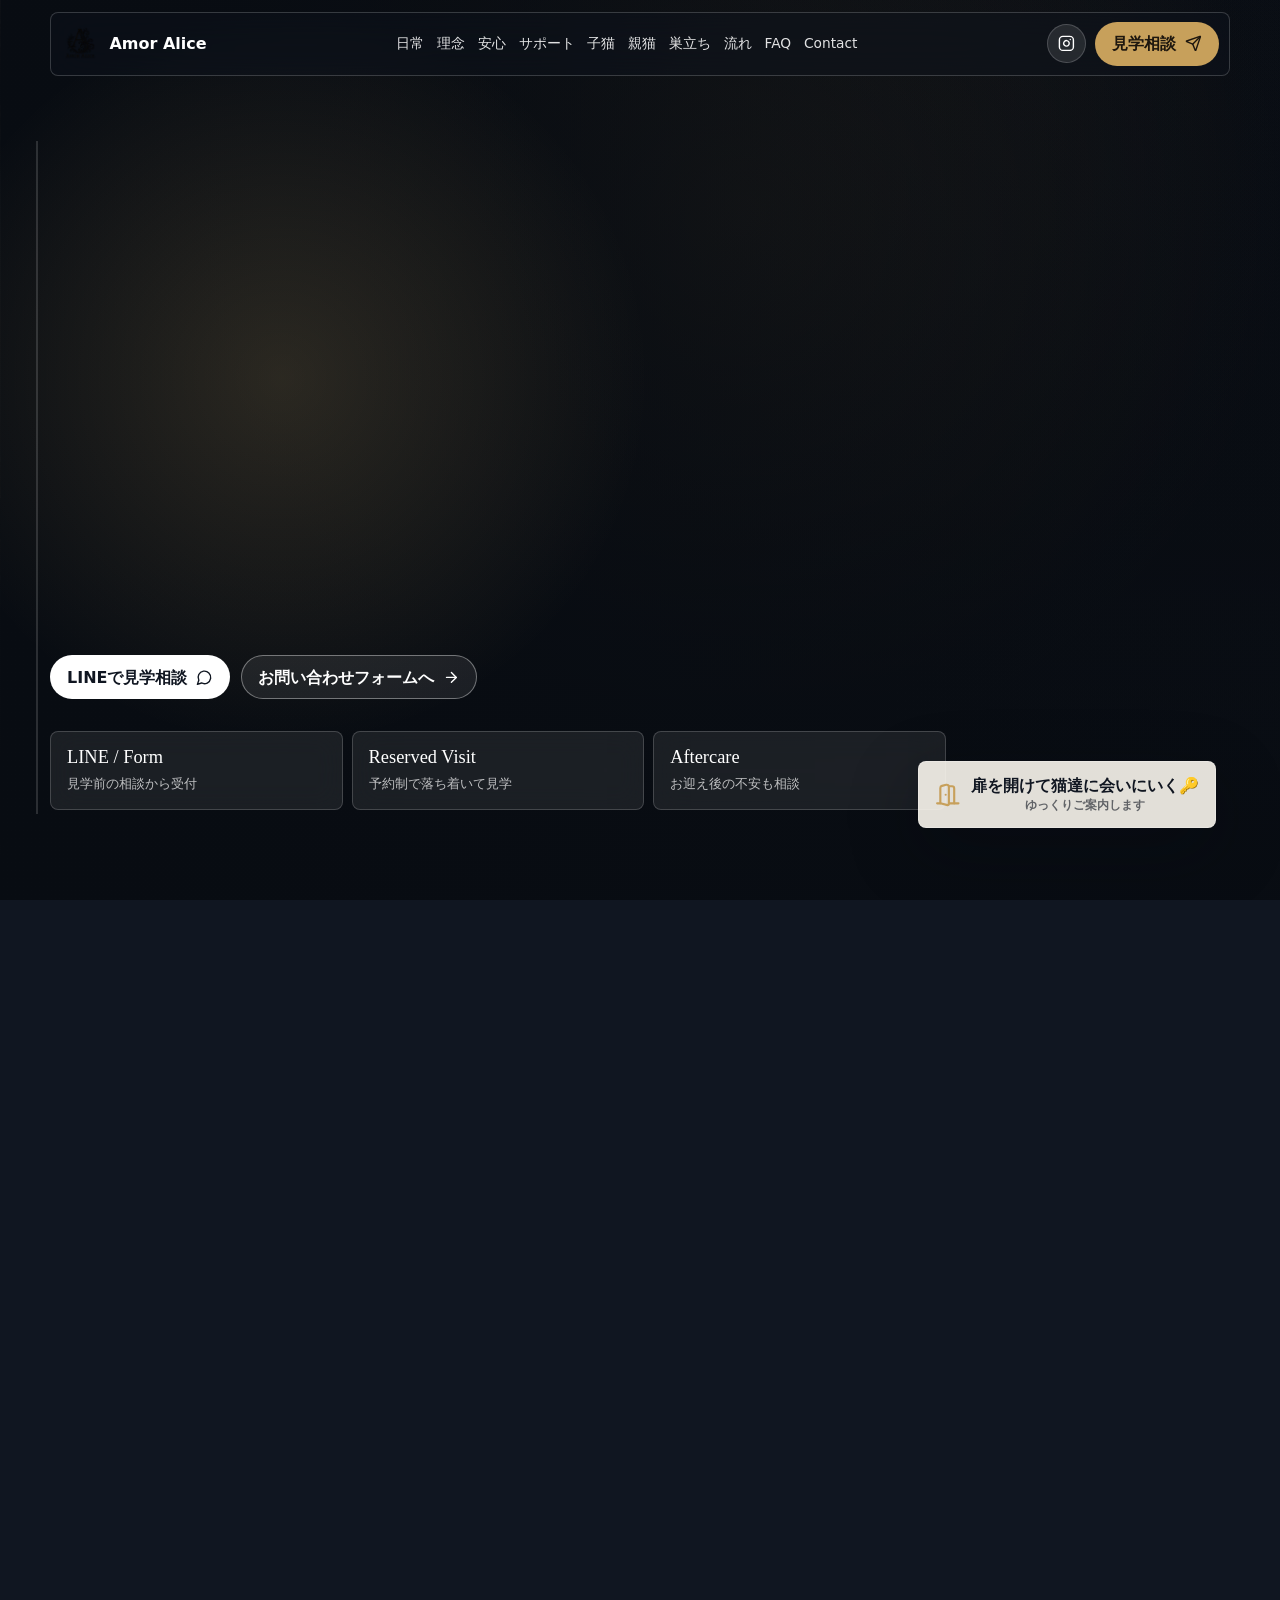
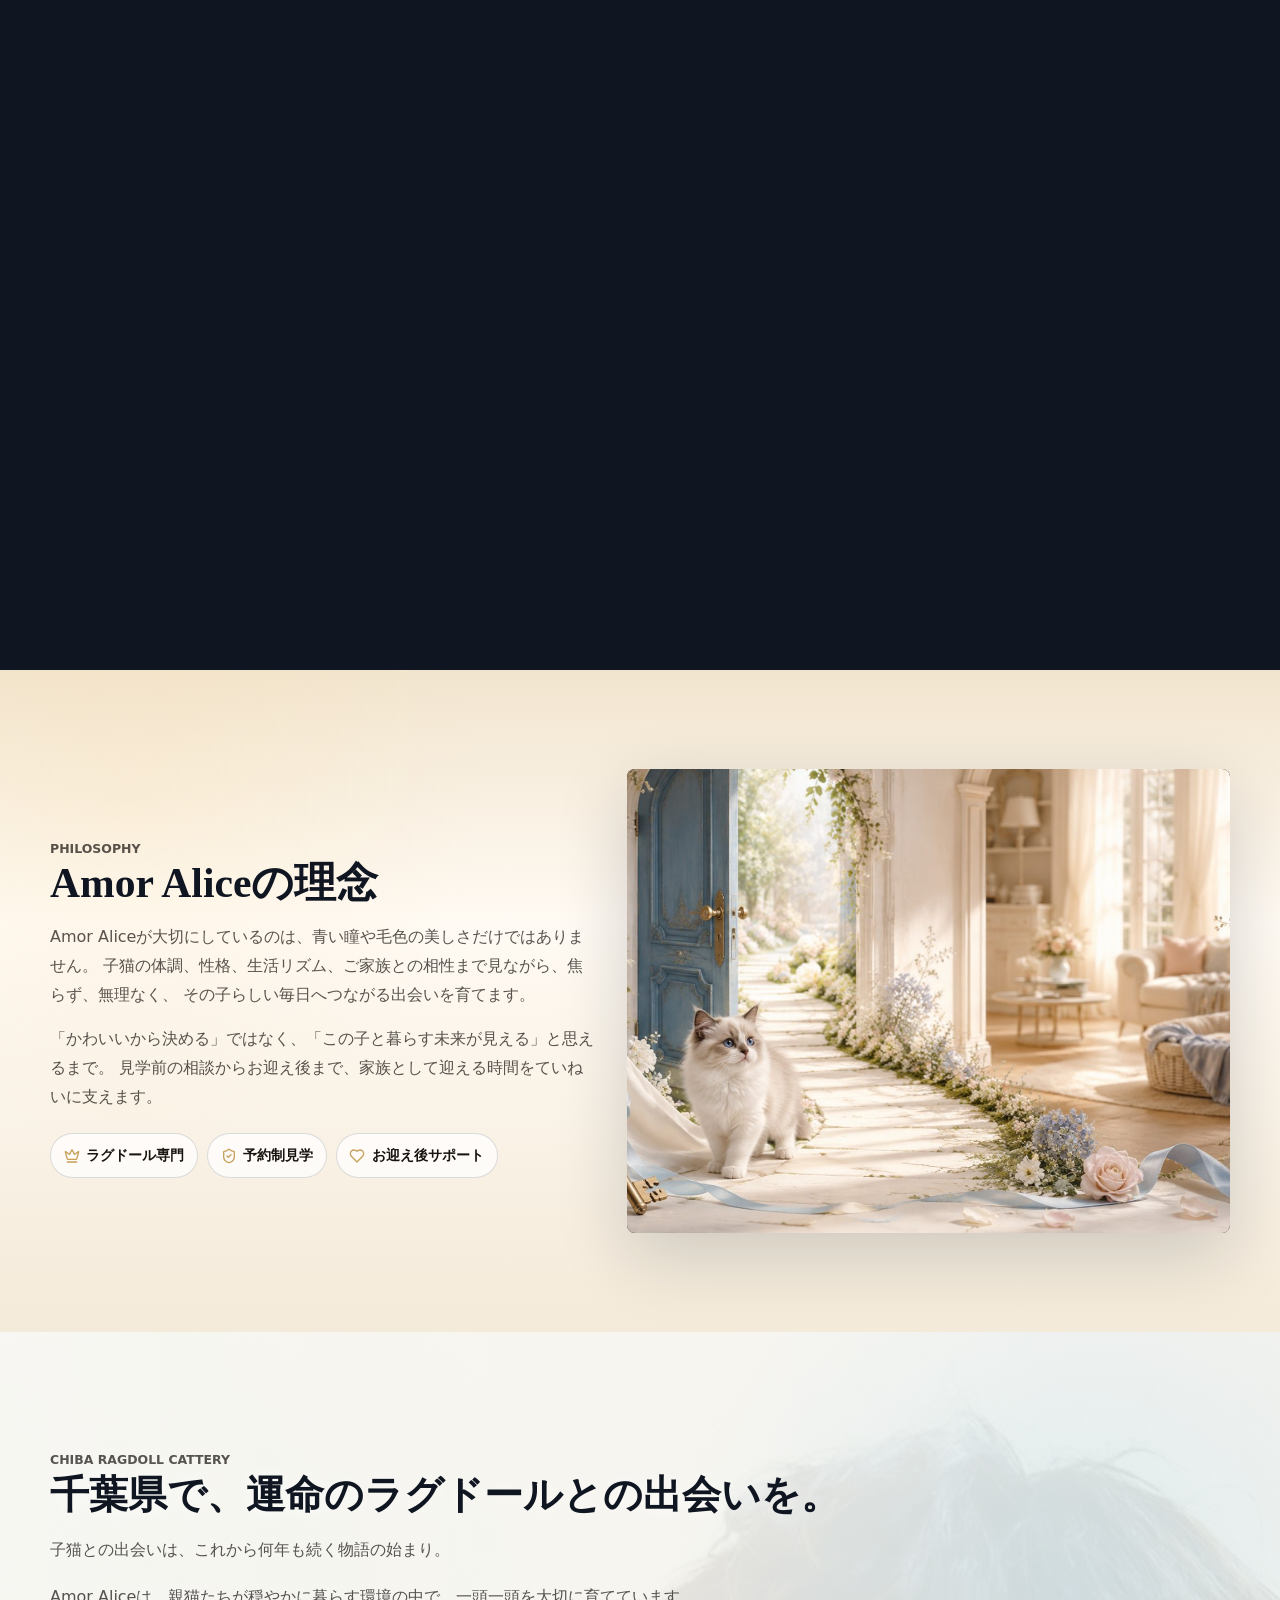
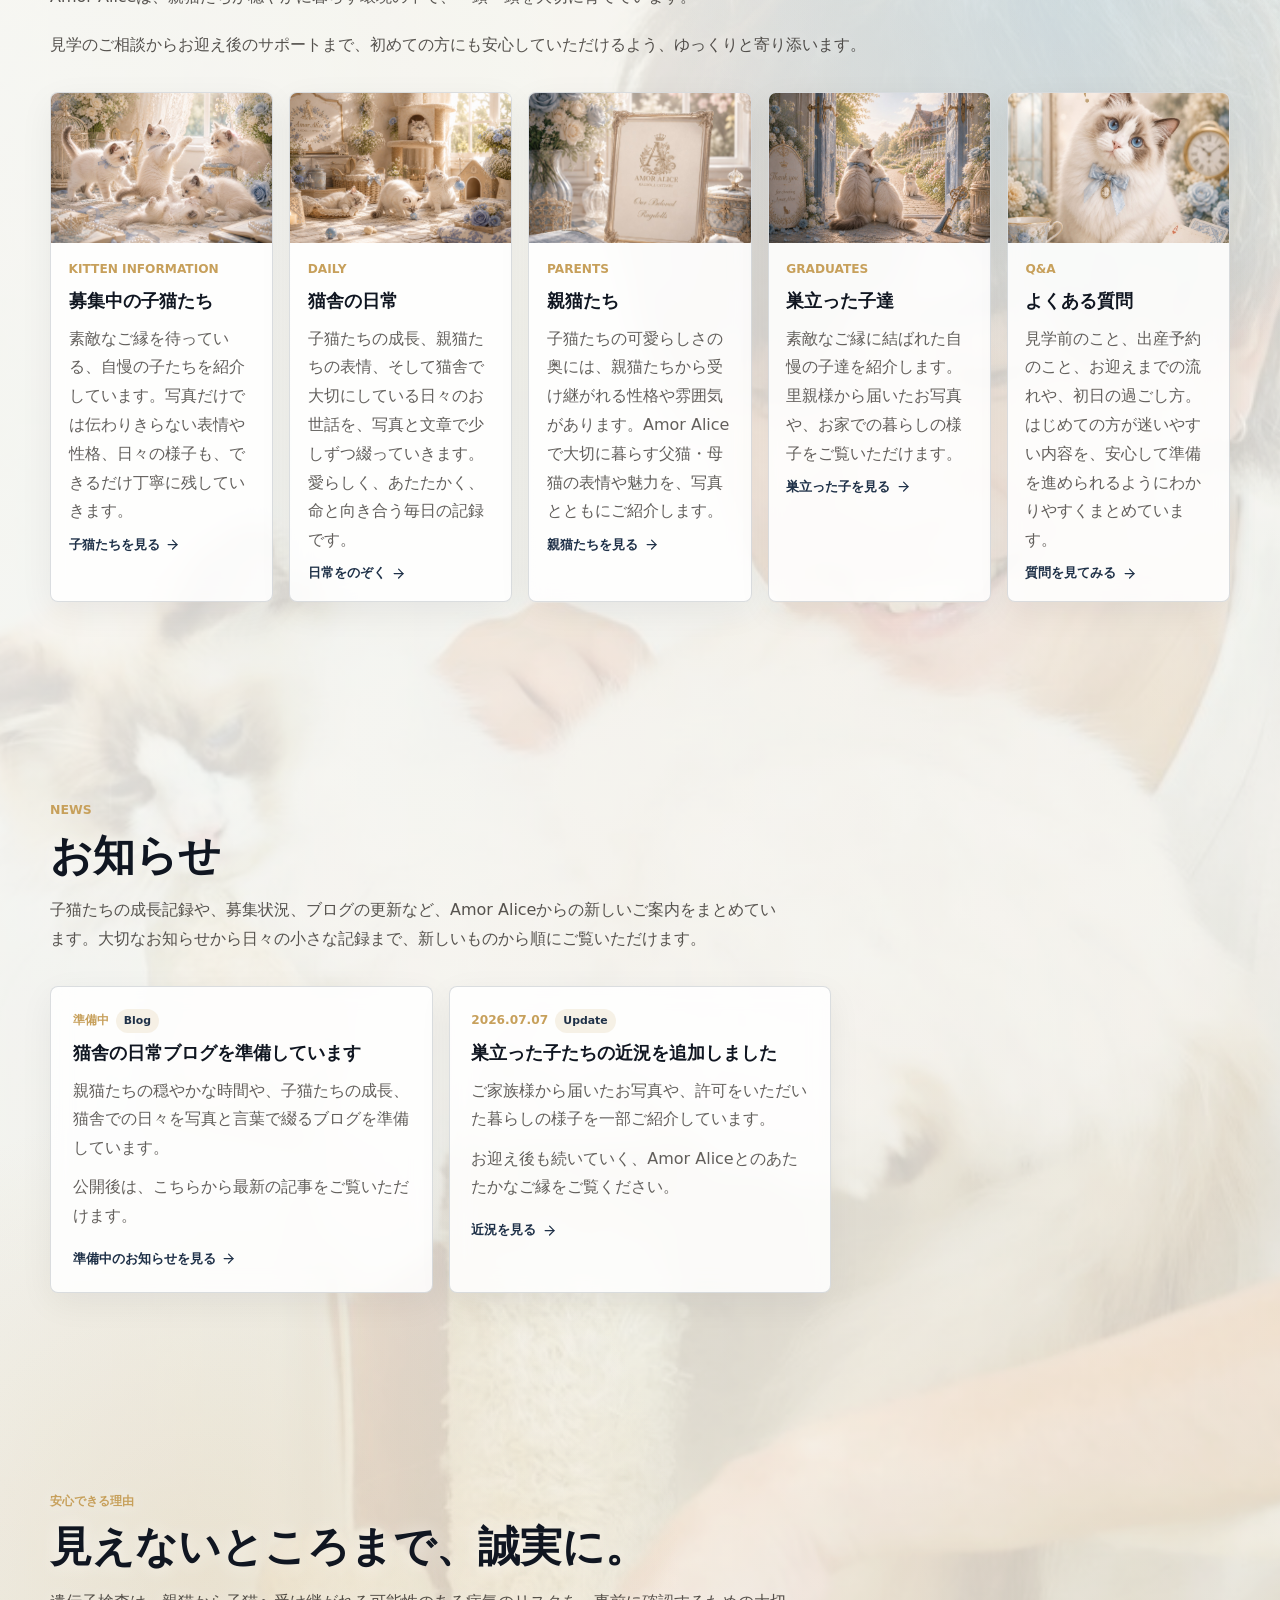
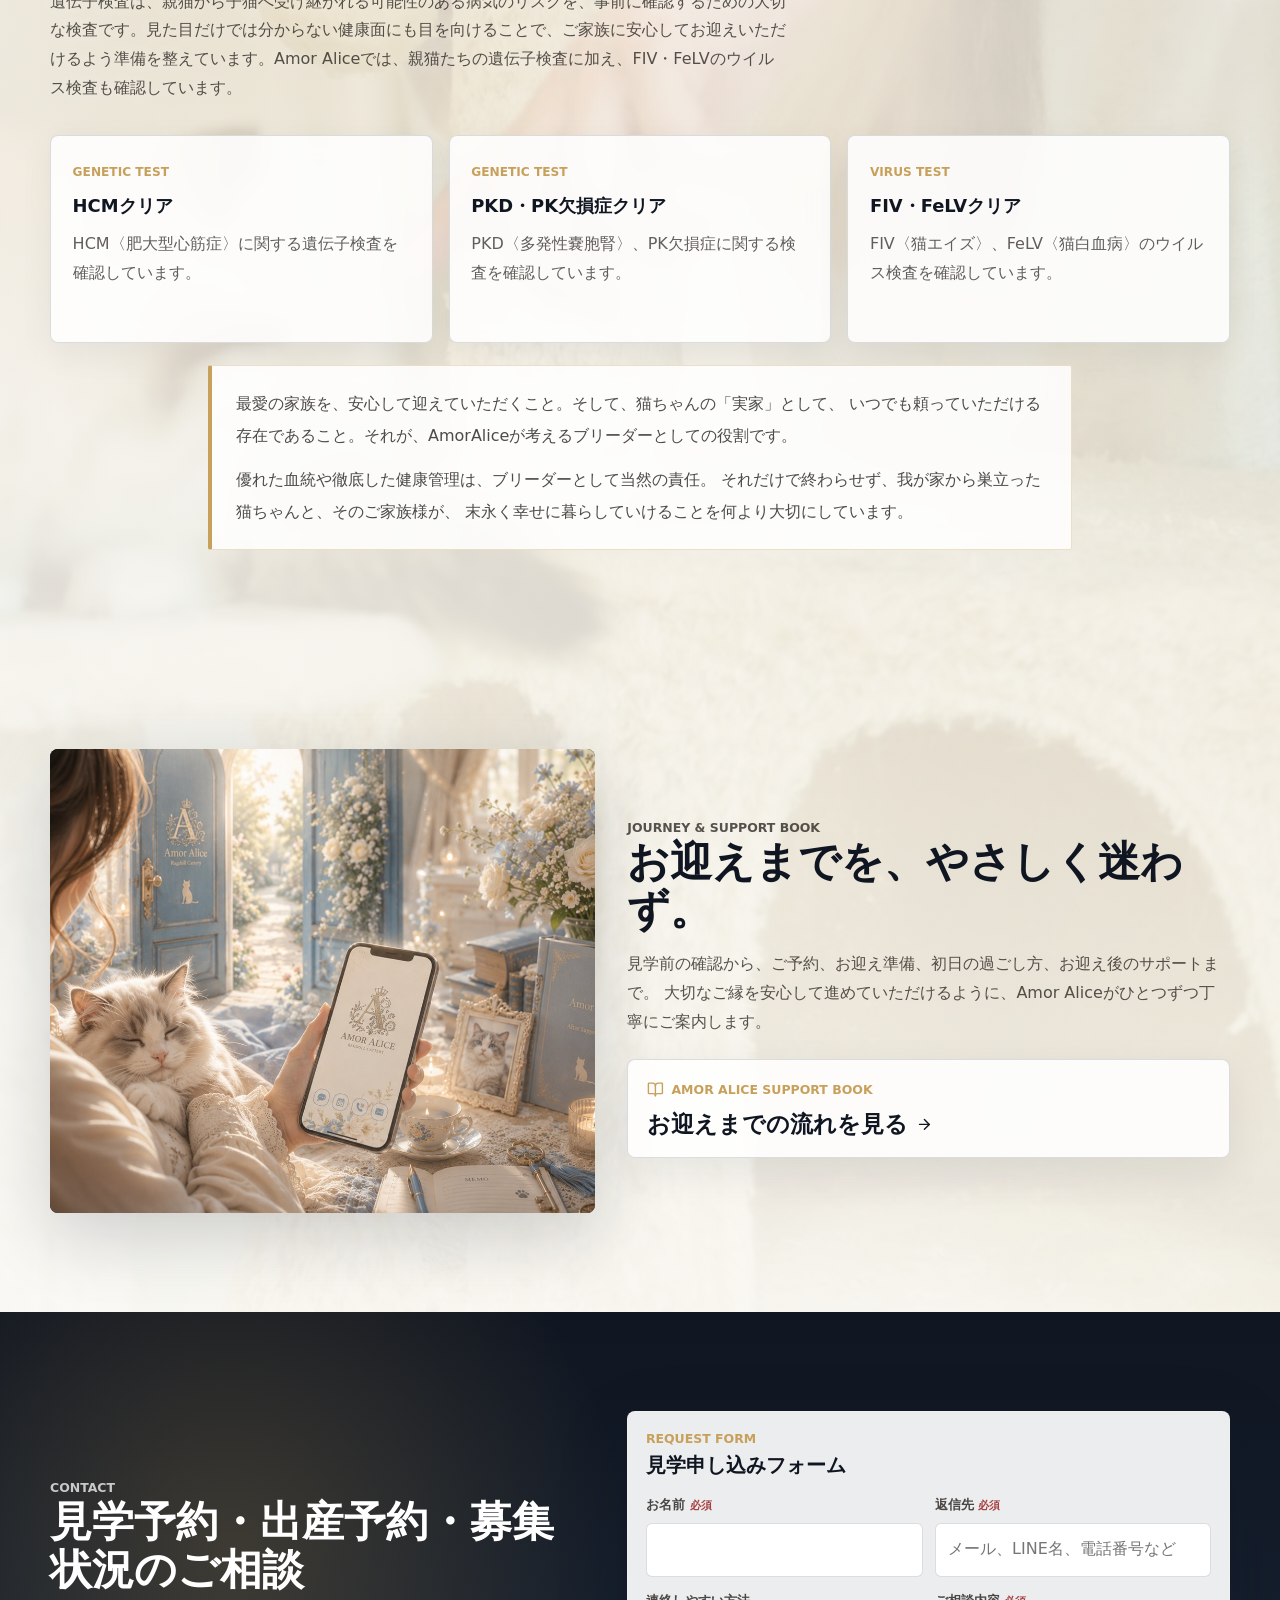
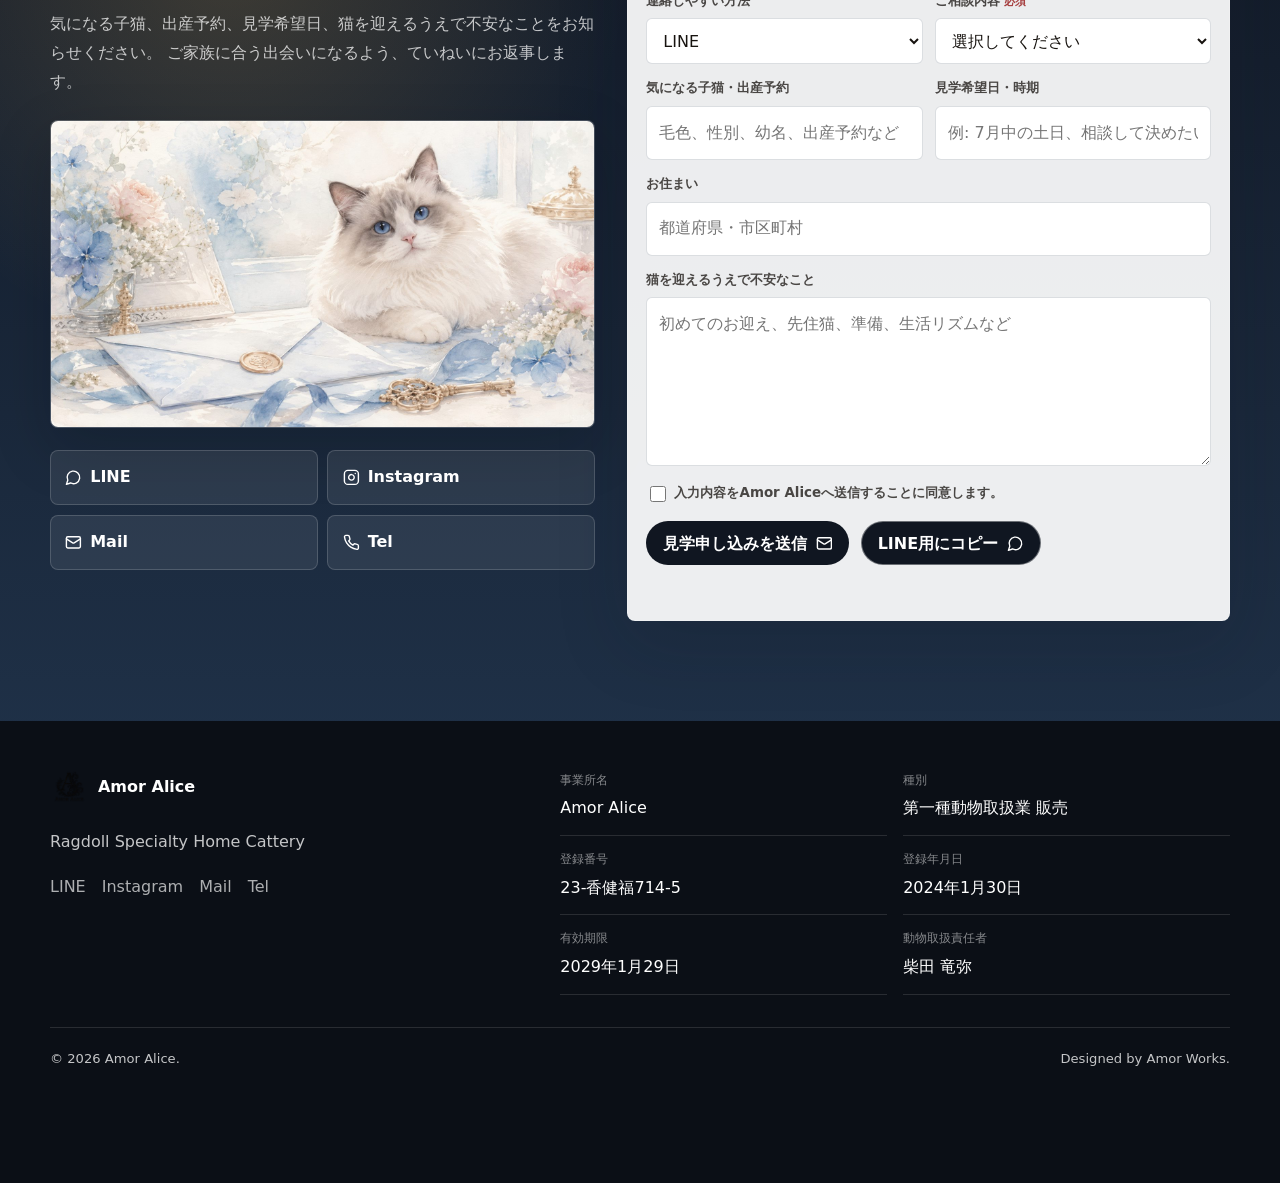
==== commit bb1ad192: "Add post hero page background" ====
--- a/index.html
+++ b/index.html
@@ -1 +1 @@
-<!DOCTYPE html><!--Ymd1FS8uH0t3p9EG5G7F_--><html lang="ja"><head><meta charSet="utf-8"/><meta name="viewport" content="width=device-width, initial-scale=1"/><link rel="preload" as="image" href="assets/brand-logo.png"/><link rel="preload" as="image" href="assets/generated/intro-world.jpg"/><link rel="preload" as="image" href="assets/generated/kittens-page-ragdolls.jpg"/><link rel="preload" as="image" href="assets/daily-blog-room.jpg"/><link rel="preload" as="image" href="assets/generated/parents-page-ragdolls.jpg"/><link rel="preload" as="image" href="assets/generated/graduates-page-ragdolls.jpg"/><link rel="preload" as="image" href="assets/generated/faq-page-ragdoll.jpg"/><link rel="preload" as="image" href="assets/generated/after-support-guide.jpg"/><link rel="preload" as="image" href="assets/generated/contact-invitation.jpg"/><link rel="stylesheet" href="/_next/static/css/1f9982fe3ff8637b.css" data-precedence="next"/><link rel="preload" as="script" fetchPriority="low" href="/_next/static/chunks/webpack-c042ca735a68d6ec.js"/><script src="/_next/static/chunks/4bd1b696-c023c6e3521b1417.js" async=""></script><script src="/_next/static/chunks/255-64e783496c90356a.js" async=""></script><script src="/_next/static/chunks/main-app-a47412eca1f92c4f.js" async=""></script><script src="/_next/static/chunks/c15bf2b0-52e8419f34af26ab.js" async=""></script><script src="/_next/static/chunks/880-e8b6edeed0bcaaa0.js" async=""></script><script src="/_next/static/chunks/738-bd56f7f6c30c74bd.js" async=""></script><script src="/_next/static/chunks/app/page-742e905bfe30b49d.js" async=""></script><meta name="theme-color" content="#101621"/><title>Amor Alice｜千葉県のラグドール専門キャッテリー</title><meta name="description" content="Amor Aliceは、千葉県でラグドールを家族に迎えたいご家族へ、見学前の相談からお迎え後までていねいにつなぐ予約制ホームキャッテリーです。"/><meta name="application-name" content="Amor Alice"/><meta name="keywords" content="Amor Alice,ラグドール,ラグドール ブリーダー,千葉県 ラグドール,千葉県 ラグドール ブリーダー,ラグドール 子猫,キャッテリー,見学相談"/><meta name="creator" content="Amor Alice"/><meta name="publisher" content="Amor Alice"/><meta name="category" content="ラグドール専門キャッテリー"/><link rel="canonical" href="https://catteryamoralice-ragdoll.github.io/"/><meta property="og:title" content="Amor Alice｜千葉県のラグドール専門キャッテリー"/><meta property="og:description" content="Amor Aliceは、千葉県でラグドールを家族に迎えたいご家族へ、見学前の相談からお迎え後までていねいにつなぐ予約制ホームキャッテリーです。"/><meta property="og:url" content="https://catteryamoralice-ragdoll.github.io/"/><meta property="og:site_name" content="Amor Alice"/><meta property="og:locale" content="ja_JP"/><meta property="og:image" content="https://catteryamoralice-ragdoll.github.io/assets/hero-fantasy.jpg"/><meta property="og:image:width" content="1400"/><meta property="og:image:height" content="933"/><meta property="og:image:alt" content="Amor Aliceの世界観を表すラグドールのビジュアル"/><meta property="og:type" content="website"/><meta name="twitter:card" content="summary_large_image"/><meta name="twitter:title" content="Amor Alice｜千葉県のラグドール専門キャッテリー"/><meta name="twitter:description" content="Amor Aliceは、千葉県でラグドールを家族に迎えたいご家族へ、見学前の相談からお迎え後までていねいにつなぐ予約制ホームキャッテリーです。"/><meta name="twitter:image" content="https://catteryamoralice-ragdoll.github.io/assets/hero-fantasy.jpg"/><link rel="icon" href="/assets/favicon.png" type="image/png"/><link rel="apple-touch-icon" href="/assets/apple-touch-icon.png" type="image/png"/><script src="/_next/static/chunks/polyfills-42372ed130431b0a.js" noModule=""></script></head><body><div hidden=""><!--$--><!--/$--></div><script type="application/ld+json">[{"@context":"https://schema.org","@type":"WebSite","@id":"https://catteryamoralice-ragdoll.github.io/#website","name":"Amor Alice","alternateName":["Cattery Amor Alice","Amor Alice Ragdoll"],"url":"https://catteryamoralice-ragdoll.github.io/","inLanguage":"ja-JP","publisher":{"@id":"https://catteryamoralice-ragdoll.github.io/#localbusiness"}},{"@context":"https://schema.org","@type":"LocalBusiness","@id":"https://catteryamoralice-ragdoll.github.io/#localbusiness","name":"Amor Alice","alternateName":["Cattery Amor Alice","Amor Alice Ragdoll"],"url":"https://catteryamoralice-ragdoll.github.io/","logo":"https://catteryamoralice-ragdoll.github.io/assets/brand-logo.png","image":["https://catteryamoralice-ragdoll.github.io/assets/hero-fantasy.jpg","https://catteryamoralice-ragdoll.github.io/assets/generated/kittens-page-ragdolls.jpg","https://catteryamoralice-ragdoll.github.io/assets/generated/parents-page-ragdolls.jpg"],"description":"Amor Aliceは、千葉県でラグドールを家族に迎えたいご家族へ、見学前の相談からお迎え後までていねいにつなぐ予約制ホームキャッテリーです。","telephone":"+81-90-8742-6180","email":"cattery227.amor.alice@gmail.com","sameAs":["https://www.instagram.com/cattery_amor.alice/"],"address":{"@type":"PostalAddress","addressRegion":"千葉県","addressCountry":"JP"},"areaServed":[{"@type":"AdministrativeArea","name":"千葉県"},{"@type":"Country","name":"日本"}],"knowsAbout":["ラグドール","ラグドールの子猫","ラグドールの見学相談","子猫のお迎え準備","お迎え後サポート"],"makesOffer":[{"@type":"Offer","itemOffered":{"@type":"Service","name":"ラグドールの見学相談","description":"ラグドールの子猫を迎えたいご家族へ、募集状況や見学予約を案内します。"}},{"@type":"Offer","itemOffered":{"@type":"Service","name":"お迎え後サポート","description":"食事、トイレ、環境への慣れ方など、お迎え直後の不安を相談できます。"}}]},{"@context":"https://schema.org","@type":"WebPage","@id":"https://catteryamoralice-ragdoll.github.io/#webpage","url":"https://catteryamoralice-ragdoll.github.io/","name":"Amor Alice｜千葉県のラグドール専門キャッテリー","description":"Amor Aliceは、千葉県でラグドールを家族に迎えたいご家族へ、見学前の相談からお迎え後までていねいにつなぐ予約制ホームキャッテリーです。","inLanguage":"ja-JP","isPartOf":{"@id":"https://catteryamoralice-ragdoll.github.io/#website"},"publisher":{"@id":"https://catteryamoralice-ragdoll.github.io/#localbusiness"},"primaryImageOfPage":{"@type":"ImageObject","url":"https://catteryamoralice-ragdoll.github.io/assets/hero-fantasy.jpg"}},{"@context":"https://schema.org","@type":"BreadcrumbList","itemListElement":[{"@type":"ListItem","position":1,"name":"Amor Alice","item":"https://catteryamoralice-ragdoll.github.io/"}]}]</script><header class="site-header "><a class="brand" href="#top" aria-label="Amor Alice トップへ"><img src="assets/brand-logo.png" alt=""/><span>Amor Alice</span></a><nav class="desktop-nav" aria-label="メインナビゲーション"><a href="daily/">日常</a><a href="#about">理念</a><a href="#reason">安心</a><a href="#support">サポート</a><a href="kittens/">子猫</a><a href="parents/">親猫</a><a href="graduates/">巣立ち</a><a href="journey/">流れ</a><a href="faq/">FAQ</a><a href="#contact">Contact</a></nav><div class="header-actions"><a class="icon-link" href="https://www.instagram.com/cattery_amor.alice/" target="_blank" rel="noopener" aria-label="Instagram"><svg xmlns="http://www.w3.org/2000/svg" width="24" height="24" viewBox="0 0 24 24" fill="none" stroke="currentColor" stroke-width="2" stroke-linecap="round" stroke-linejoin="round" class="lucide lucide-instagram" aria-hidden="true"><rect width="20" height="20" x="2" y="2" rx="5" ry="5"></rect><path d="M16 11.37A4 4 0 1 1 12.63 8 4 4 0 0 1 16 11.37z"></path><line x1="17.5" x2="17.51" y1="6.5" y2="6.5"></line></svg></a><a class="header-cta" href="#contact">見学相談<svg xmlns="http://www.w3.org/2000/svg" width="24" height="24" viewBox="0 0 24 24" fill="none" stroke="currentColor" stroke-width="2" stroke-linecap="round" stroke-linejoin="round" class="lucide lucide-send" aria-hidden="true"><path d="M14.536 21.686a.5.5 0 0 0 .937-.024l6.5-19a.496.496 0 0 0-.635-.635l-19 6.5a.5.5 0 0 0-.024.937l7.93 3.18a2 2 0 0 1 1.112 1.11z"></path><path d="m21.854 2.147-10.94 10.939"></path></svg></a><button class="menu-button" type="button" aria-expanded="false" aria-controls="mobile-nav" aria-label="メニューを開く"><svg xmlns="http://www.w3.org/2000/svg" width="24" height="24" viewBox="0 0 24 24" fill="none" stroke="currentColor" stroke-width="2" stroke-linecap="round" stroke-linejoin="round" class="lucide lucide-menu" aria-hidden="true"><line x1="4" x2="20" y1="12" y2="12"></line><line x1="4" x2="20" y1="6" y2="6"></line><line x1="4" x2="20" y1="18" y2="18"></line></svg></button></div></header><div class="mobile-panel " id="mobile-nav"><a href="daily/">日常</a><a href="#about">理念</a><a href="#reason">安心</a><a href="#support">サポート</a><a href="kittens/">子猫</a><a href="parents/">親猫</a><a href="graduates/">巣立ち</a><a href="journey/">流れ</a><a href="faq/">FAQ</a><a href="#contact">Contact</a></div><nav class="mobile-contact-bar" aria-label="スマートフォン用の主要導線"><a href="https://lin.ee/4A4dqHU" target="_blank" rel="noopener"><svg xmlns="http://www.w3.org/2000/svg" width="24" height="24" viewBox="0 0 24 24" fill="none" stroke="currentColor" stroke-width="2" stroke-linecap="round" stroke-linejoin="round" class="lucide lucide-message-circle" aria-hidden="true"><path d="M7.9 20A9 9 0 1 0 4 16.1L2 22Z"></path></svg>LINE</a><a class="is-primary" href="#contact"><svg xmlns="http://www.w3.org/2000/svg" width="24" height="24" viewBox="0 0 24 24" fill="none" stroke="currentColor" stroke-width="2" stroke-linecap="round" stroke-linejoin="round" class="lucide lucide-calendar-days" aria-hidden="true"><path d="M8 2v4"></path><path d="M16 2v4"></path><rect width="18" height="18" x="3" y="4" rx="2"></rect><path d="M3 10h18"></path><path d="M8 14h.01"></path><path d="M12 14h.01"></path><path d="M16 14h.01"></path><path d="M8 18h.01"></path><path d="M12 18h.01"></path><path d="M16 18h.01"></path></svg>相談</a><a href="kittens/"><svg xmlns="http://www.w3.org/2000/svg" width="24" height="24" viewBox="0 0 24 24" fill="none" stroke="currentColor" stroke-width="2" stroke-linecap="round" stroke-linejoin="round" class="lucide lucide-baby" aria-hidden="true"><path d="M9 12h.01"></path><path d="M15 12h.01"></path><path d="M10 16c.5.3 1.2.5 2 .5s1.5-.2 2-.5"></path><path d="M19 6.3a9 9 0 0 1 1.8 3.9 2 2 0 0 1 0 3.6 9 9 0 0 1-17.6 0 2 2 0 0 1 0-3.6A9 9 0 0 1 12 3c2 0 3.5 1.1 3.5 2.5s-.9 2.5-2 2.5c-.8 0-1.5-.4-1.5-1"></path></svg>子猫</a></nav><main id="top"><section class="premium-hero" aria-labelledby="hero-title"><div class="hero-sticky-stage"><div class="hero-visual-stage" aria-hidden="true"><div class="hero-frame-layer"><canvas class="hero-frame-canvas" data-hero-frame-canvas="true"></canvas><div class="hero-frame-loader" data-hero-frame-loader="true"><span></span></div></div><div class="hero-storybook-layer" aria-hidden="true"></div><div class="hero-shade"></div></div><button class="hero-door-button" type="button"><svg xmlns="http://www.w3.org/2000/svg" width="24" height="24" viewBox="0 0 24 24" fill="none" stroke="currentColor" stroke-width="2" stroke-linecap="round" stroke-linejoin="round" class="lucide lucide-door-open" aria-hidden="true"><path d="M13 4h3a2 2 0 0 1 2 2v14"></path><path d="M2 20h3"></path><path d="M13 20h9"></path><path d="M10 12v.01"></path><path d="M13 4.562v16.157a1 1 0 0 1-1.242.97L5 20V5.562a2 2 0 0 1 1.515-1.94l4-1A2 2 0 0 1 13 4.561Z"></path></svg><span>扉を開けて猫達に会いにいく🔑</span><small>ゆっくりご案内します</small></button><div class="hero-copy-stage"><span class="hero-scroll-progress" aria-hidden="true"><span></span></span><div class="hero-content"><p class="eyebrow">Ragdoll Specialty Home Cattery</p><h1 id="hero-title">Amor Alice</h1><p class="hero-lede">千葉県でラグドールを家族に迎えたいご家族へ。子猫との出会いを、 見学前の相談からお迎え後までていねいにつなぐ予約制ホームキャッテリーです。</p><div class="hero-actions" aria-label="主要導線"><a class="button primary" href="https://lin.ee/4A4dqHU" target="_blank" rel="noopener">LINEで見学相談<svg xmlns="http://www.w3.org/2000/svg" width="24" height="24" viewBox="0 0 24 24" fill="none" stroke="currentColor" stroke-width="2" stroke-linecap="round" stroke-linejoin="round" class="lucide lucide-message-circle" aria-hidden="true"><path d="M7.9 20A9 9 0 1 0 4 16.1L2 22Z"></path></svg></a><a class="button secondary" href="#contact">お問い合わせフォームへ<svg xmlns="http://www.w3.org/2000/svg" width="24" height="24" viewBox="0 0 24 24" fill="none" stroke="currentColor" stroke-width="2" stroke-linecap="round" stroke-linejoin="round" class="lucide lucide-arrow-right" aria-hidden="true"><path d="M5 12h14"></path><path d="m12 5 7 7-7 7"></path></svg></a></div></div><div class="hero-signals" aria-label="Amor Aliceの特徴"><div class="hero-signal"><span>LINE / Form</span><small>見学前の相談から受付</small></div><div class="hero-signal"><span>Reserved Visit</span><small>予約制で落ち着いて見学</small></div><div class="hero-signal"><span>Aftercare</span><small>お迎え後の不安も相談</small></div></div></div></div></section><section class="section about-section" id="about"><div class="section-inner about-grid"><div class="about-copy" data-gsap="true"><p class="eyebrow">Philosophy</p><h2>Amor Aliceの理念</h2><p>Amor Aliceが大切にしているのは、青い瞳や毛色の美しさだけではありません。 子猫の体調、性格、生活リズム、ご家族との相性まで見ながら、焦らず、無理なく、 その子らしい毎日へつながる出会いを育てます。</p><p>「かわいいから決める」ではなく、「この子と暮らす未来が見える」と思えるまで。 見学前の相談からお迎え後まで、家族として迎える時間をていねいに支えます。</p><div class="trust-line"><span><svg xmlns="http://www.w3.org/2000/svg" width="24" height="24" viewBox="0 0 24 24" fill="none" stroke="currentColor" stroke-width="2" stroke-linecap="round" stroke-linejoin="round" class="lucide lucide-crown" aria-hidden="true"><path d="M11.562 3.266a.5.5 0 0 1 .876 0L15.39 8.87a1 1 0 0 0 1.516.294L21.183 5.5a.5.5 0 0 1 .798.519l-2.834 10.246a1 1 0 0 1-.956.734H5.81a1 1 0 0 1-.957-.734L2.02 6.02a.5.5 0 0 1 .798-.519l4.276 3.664a1 1 0 0 0 1.516-.294z"></path><path d="M5 21h14"></path></svg>ラグドール専門</span><span><svg xmlns="http://www.w3.org/2000/svg" width="24" height="24" viewBox="0 0 24 24" fill="none" stroke="currentColor" stroke-width="2" stroke-linecap="round" stroke-linejoin="round" class="lucide lucide-shield-check" aria-hidden="true"><path d="M20 13c0 5-3.5 7.5-7.66 8.95a1 1 0 0 1-.67-.01C7.5 20.5 4 18 4 13V6a1 1 0 0 1 1-1c2 0 4.5-1.2 6.24-2.72a1.17 1.17 0 0 1 1.52 0C14.51 3.81 17 5 19 5a1 1 0 0 1 1 1z"></path><path d="m9 12 2 2 4-4"></path></svg>予約制見学</span><span><svg xmlns="http://www.w3.org/2000/svg" width="24" height="24" viewBox="0 0 24 24" fill="none" stroke="currentColor" stroke-width="2" stroke-linecap="round" stroke-linejoin="round" class="lucide lucide-heart" aria-hidden="true"><path d="M19 14c1.49-1.46 3-3.21 3-5.5A5.5 5.5 0 0 0 16.5 3c-1.76 0-3 .5-4.5 2-1.5-1.5-2.74-2-4.5-2A5.5 5.5 0 0 0 2 8.5c0 2.3 1.5 4.05 3 5.5l7 7Z"></path></svg>お迎え後サポート</span></div></div><figure class="about-photo" data-gsap="true"><img src="assets/generated/intro-world.jpg" alt="Amor Aliceの世界観を表した青い扉" data-parallax="true"/></figure></div></section><section class="section local-search-section" aria-labelledby="local-search-title"><div class="section-inner local-search-layout local-search-layout-with-cards"><div class="local-search-copy" data-gsap="true"><p class="eyebrow">CHIBA RAGDOLL CATTERY</p><h2 id="local-search-title">千葉県で、運命のラグドールとの出会いを。</h2><p>子猫との出会いは、これから何年も続く物語の始まり。</p><p>Amor Aliceは、親猫たちが穏やかに暮らす環境の中で、一頭一頭を大切に育てています。</p><p>見学のご相談からお迎え後のサポートまで、初めての方にも安心していただけるよう、ゆっくりと寄り添います。</p></div><div class="page-card-grid local-page-card-grid" data-stagger="true"><a class="page-card" href="kittens/" data-stagger-item="true"><img src="assets/generated/kittens-page-ragdolls.jpg" alt="Amor Aliceの子猫たち"/><span>Kitten Information</span><h3>募集中の子猫たち</h3><p>素敵なご縁を待っている、自慢の子たちを紹介しています。写真だけでは伝わりきらない表情や性格、日々の様子も、できるだけ丁寧に残していきます。</p><small>子猫たちを見る<svg xmlns="http://www.w3.org/2000/svg" width="24" height="24" viewBox="0 0 24 24" fill="none" stroke="currentColor" stroke-width="2" stroke-linecap="round" stroke-linejoin="round" class="lucide lucide-arrow-right" aria-hidden="true"><path d="M5 12h14"></path><path d="m12 5 7 7-7 7"></path></svg></small></a><a class="page-card" href="daily/" data-stagger-item="true"><img src="assets/daily-blog-room.jpg" alt="Amor Aliceの猫舎でラグドールたちが穏やかに過ごす様子"/><span>Daily</span><h3>猫舎の日常</h3><p>子猫たちの成長、親猫たちの表情、そして猫舎で大切にしている日々のお世話を、写真と文章で少しずつ綴っていきます。愛らしく、あたたかく、命と向き合う毎日の記録です。</p><small>日常をのぞく<svg xmlns="http://www.w3.org/2000/svg" width="24" height="24" viewBox="0 0 24 24" fill="none" stroke="currentColor" stroke-width="2" stroke-linecap="round" stroke-linejoin="round" class="lucide lucide-arrow-right" aria-hidden="true"><path d="M5 12h14"></path><path d="m12 5 7 7-7 7"></path></svg></small></a><a class="page-card" href="parents/" data-stagger-item="true"><img src="assets/generated/parents-page-ragdolls.jpg" alt="Amor Aliceで暮らすラグドールの親猫たち"/><span>Parents</span><h3>親猫たち</h3><p>子猫たちの可愛らしさの奥には、親猫たちから受け継がれる性格や雰囲気があります。Amor Aliceで大切に暮らす父猫・母猫の表情や魅力を、写真とともにご紹介します。</p><small>親猫たちを見る<svg xmlns="http://www.w3.org/2000/svg" width="24" height="24" viewBox="0 0 24 24" fill="none" stroke="currentColor" stroke-width="2" stroke-linecap="round" stroke-linejoin="round" class="lucide lucide-arrow-right" aria-hidden="true"><path d="M5 12h14"></path><path d="m12 5 7 7-7 7"></path></svg></small></a><a class="page-card" href="graduates/" data-stagger-item="true"><img src="assets/generated/graduates-page-ragdolls.jpg" alt="Amor Aliceから巣立ったラグドールの子たち"/><span>Graduates</span><h3>巣立った子達</h3><p>素敵なご縁に結ばれた自慢の子達を紹介します。里親様から届いたお写真や、お家での暮らしの様子をご覧いただけます。</p><small>巣立った子を見る<svg xmlns="http://www.w3.org/2000/svg" width="24" height="24" viewBox="0 0 24 24" fill="none" stroke="currentColor" stroke-width="2" stroke-linecap="round" stroke-linejoin="round" class="lucide lucide-arrow-right" aria-hidden="true"><path d="M5 12h14"></path><path d="m12 5 7 7-7 7"></path></svg></small></a><a class="page-card" href="faq/" data-stagger-item="true"><img src="assets/generated/faq-page-ragdoll.jpg" alt="ラグドールのお迎え前によくある質問を表す写真"/><span>Q&amp;A</span><h3>よくある質問</h3><p>見学前のこと、出産予約のこと、お迎えまでの流れや、初日の過ごし方。はじめての方が迷いやすい内容を、安心して準備を進められるようにわかりやすくまとめています。</p><small>質問を見てみる<svg xmlns="http://www.w3.org/2000/svg" width="24" height="24" viewBox="0 0 24 24" fill="none" stroke="currentColor" stroke-width="2" stroke-linecap="round" stroke-linejoin="round" class="lucide lucide-arrow-right" aria-hidden="true"><path d="M5 12h14"></path><path d="m12 5 7 7-7 7"></path></svg></small></a></div></div></section><section class="section news-section" id="news" aria-labelledby="news-title"><div class="section-inner"><div class="section-heading" data-gsap="true"><p class="eyebrow">News</p><h2>お知らせ</h2><p>子猫たちの成長記録や、募集状況、ブログの更新など、Amor Aliceからの新しいご案内をまとめています。大切なお知らせから日々の小さな記録まで、新しいものから順にご覧いただけます。</p></div><div class="news-grid" data-stagger="true"><a class="news-card" href="daily/" data-stagger-item="true"><div class="news-meta"><time>準備中</time><span>Blog</span></div><h3>猫舎の日常ブログを準備しています</h3><p>親猫たちの穏やかな時間や、子猫たちの成長、猫舎での日々を写真と言葉で綴るブログを準備しています。</p><p>公開後は、こちらから最新の記事をご覧いただけます。</p><small>準備中のお知らせを見る<svg xmlns="http://www.w3.org/2000/svg" width="24" height="24" viewBox="0 0 24 24" fill="none" stroke="currentColor" stroke-width="2" stroke-linecap="round" stroke-linejoin="round" class="lucide lucide-arrow-right" aria-hidden="true"><path d="M5 12h14"></path><path d="m12 5 7 7-7 7"></path></svg></small></a><a class="news-card" href="graduates/" data-stagger-item="true"><div class="news-meta"><time>2026.07.07</time><span>Update</span></div><h3>巣立った子たちの近況を追加しました</h3><p>ご家族様から届いたお写真や、許可をいただいた暮らしの様子を一部ご紹介しています。</p><p>お迎え後も続いていく、Amor Aliceとのあたたかなご縁をご覧ください。</p><small>近況を見る<svg xmlns="http://www.w3.org/2000/svg" width="24" height="24" viewBox="0 0 24 24" fill="none" stroke="currentColor" stroke-width="2" stroke-linecap="round" stroke-linejoin="round" class="lucide lucide-arrow-right" aria-hidden="true"><path d="M5 12h14"></path><path d="m12 5 7 7-7 7"></path></svg></small></a></div></div></section><section class="section reason-section" id="reason"><div class="section-inner"><div class="section-heading" data-gsap="true"><p class="eyebrow">安心できる理由</p><h2>見えないところまで、誠実に。</h2><p>遺伝子検査は、親猫から子猫へ受け継がれる可能性のある病気のリスクを、事前に確認するための大切な検査です。見た目だけでは分からない健康面にも目を向けることで、ご家族に安心してお迎えいただけるよう準備を整えています。Amor Aliceでは、親猫たちの遺伝子検査に加え、FIV・FeLVのウイルス検査も確認しています。</p></div><div class="reason-grid" data-stagger="true"><article class="reason-card" data-stagger-item="true"><span>GENETIC TEST</span><h3>HCMクリア</h3><p>HCM〈肥大型心筋症〉に関する遺伝子検査を確認しています。</p></article><article class="reason-card" data-stagger-item="true"><span>GENETIC TEST</span><h3>PKD・PK欠損症クリア</h3><p>PKD〈多発性嚢胞腎〉、PK欠損症に関する検査を確認しています。</p></article><article class="reason-card" data-stagger-item="true"><span>VIRUS TEST</span><h3>FIV・FeLVクリア</h3><p>FIV〈猫エイズ〉、FeLV〈猫白血病〉のウイルス検査を確認しています。</p></article></div><div class="reason-closing" data-gsap="true"><p>最愛の家族を、安心して迎えていただくこと。そして、猫ちゃんの「実家」として、 いつでも頼っていただける存在であること。それが、AmorAliceが考えるブリーダーとしての役割です。</p><p>優れた血統や徹底した健康管理は、ブリーダーとして当然の責任。 それだけで終わらせず、我が家から巣立った猫ちゃんと、そのご家族様が、 末永く幸せに暮らしていけることを何より大切にしています。</p></div></div></section><section class="section support-section" id="support"><div class="section-inner support-layout"><figure class="feature-photo" data-gsap="true"><img src="assets/generated/after-support-guide.jpg" alt="Amor Aliceのお迎え後サポートをイメージした相談シーン"/></figure><div class="support-copy" data-gsap="true"><p class="eyebrow">Journey &amp; Support Book</p><h2>お迎えまでを、やさしく迷わず。</h2><p>見学前の確認から、ご予約、お迎え準備、初日の過ごし方、お迎え後のサポートまで。 大切なご縁を安心して進めていただけるように、Amor Aliceがひとつずつ丁寧にご案内します。</p><a class="journey-support-link" href="journey/"><span><svg xmlns="http://www.w3.org/2000/svg" width="24" height="24" viewBox="0 0 24 24" fill="none" stroke="currentColor" stroke-width="2" stroke-linecap="round" stroke-linejoin="round" class="lucide lucide-book-open" aria-hidden="true"><path d="M12 7v14"></path><path d="M3 18a1 1 0 0 1-1-1V4a1 1 0 0 1 1-1h5a4 4 0 0 1 4 4 4 4 0 0 1 4-4h5a1 1 0 0 1 1 1v13a1 1 0 0 1-1 1h-6a3 3 0 0 0-3 3 3 3 0 0 0-3-3z"></path></svg>AMOR ALICE SUPPORT BOOK</span><strong>お迎えまでの流れを見る<svg xmlns="http://www.w3.org/2000/svg" width="24" height="24" viewBox="0 0 24 24" fill="none" stroke="currentColor" stroke-width="2" stroke-linecap="round" stroke-linejoin="round" class="lucide lucide-arrow-right" aria-hidden="true"><path d="M5 12h14"></path><path d="m12 5 7 7-7 7"></path></svg></strong></a></div></div></section><section class="section contact-section" id="contact"><div class="section-inner contact-layout"><div class="contact-copy" data-gsap="true"><p class="eyebrow">Contact</p><h2>見学予約・出産予約・募集状況のご相談</h2><p>気になる子猫、出産予約、見学希望日、猫を迎えるうえで不安なことをお知らせください。 ご家族に合う出会いになるよう、ていねいにお返事します。</p><figure class="contact-visual"><img src="assets/generated/contact-invitation.jpg" alt="Amor Aliceへの相談をイメージした手紙とラグドール"/></figure><div class="contact-methods" aria-label="連絡方法"><a href="https://lin.ee/4A4dqHU" target="_blank" rel="noopener"><svg xmlns="http://www.w3.org/2000/svg" width="24" height="24" viewBox="0 0 24 24" fill="none" stroke="currentColor" stroke-width="2" stroke-linecap="round" stroke-linejoin="round" class="lucide lucide-message-circle" aria-hidden="true"><path d="M7.9 20A9 9 0 1 0 4 16.1L2 22Z"></path></svg>LINE</a><a href="https://www.instagram.com/cattery_amor.alice/" target="_blank" rel="noopener"><svg xmlns="http://www.w3.org/2000/svg" width="24" height="24" viewBox="0 0 24 24" fill="none" stroke="currentColor" stroke-width="2" stroke-linecap="round" stroke-linejoin="round" class="lucide lucide-instagram" aria-hidden="true"><rect width="20" height="20" x="2" y="2" rx="5" ry="5"></rect><path d="M16 11.37A4 4 0 1 1 12.63 8 4 4 0 0 1 16 11.37z"></path><line x1="17.5" x2="17.51" y1="6.5" y2="6.5"></line></svg>Instagram</a><a href="mailto:cattery227.amor.alice@gmail.com"><svg xmlns="http://www.w3.org/2000/svg" width="24" height="24" viewBox="0 0 24 24" fill="none" stroke="currentColor" stroke-width="2" stroke-linecap="round" stroke-linejoin="round" class="lucide lucide-mail" aria-hidden="true"><rect width="20" height="16" x="2" y="4" rx="2"></rect><path d="m22 7-8.97 5.7a1.94 1.94 0 0 1-2.06 0L2 7"></path></svg>Mail</a><a href="tel:09087426180"><svg xmlns="http://www.w3.org/2000/svg" width="24" height="24" viewBox="0 0 24 24" fill="none" stroke="currentColor" stroke-width="2" stroke-linecap="round" stroke-linejoin="round" class="lucide lucide-phone" aria-hidden="true"><path d="M22 16.92v3a2 2 0 0 1-2.18 2 19.79 19.79 0 0 1-8.63-3.07 19.5 19.5 0 0 1-6-6 19.79 19.79 0 0 1-3.07-8.67A2 2 0 0 1 4.11 2h3a2 2 0 0 1 2 1.72 12.84 12.84 0 0 0 .7 2.81 2 2 0 0 1-.45 2.11L8.09 9.91a16 16 0 0 0 6 6l1.27-1.27a2 2 0 0 1 2.11-.45 12.84 12.84 0 0 0 2.81.7A2 2 0 0 1 22 16.92z"></path></svg>Tel</a></div></div><form class="visit-form" data-visit-form="true" data-form-endpoint="https://formsubmit.co/ajax/cattery227.amor.alice@gmail.com" data-gsap="true" method="post"><input type="hidden" name="_subject" value="Amor Alice 見学申し込み"/><input type="hidden" name="_template" value="table"/><input type="text" class="form-honey" tabindex="-1" autoComplete="off" aria-hidden="true" name="_honey"/><div class="form-title-block"><p class="eyebrow">Request Form</p><h3>見学申し込みフォーム</h3></div><div class="form-grid"><label><span>お名前 <small>必須</small></span><input type="text" autoComplete="name" required="" name="name"/></label><label><span>返信先 <small>必須</small></span><input type="text" autoComplete="email" placeholder="メール、LINE名、電話番号など" required="" name="contactDetail"/></label><label><span>連絡しやすい方法</span><select name="preferredContact"><option value="LINE" selected="">LINE</option><option value="メール">メール</option><option value="電話">電話</option><option value="Instagram">Instagram</option><option value="どれでも大丈夫">どれでも大丈夫</option></select></label><label><span>ご相談内容 <small>必須</small></span><select name="requestType" required=""><option value="" disabled="" selected="">選択してください</option><option value="募集状況の確認">募集状況の確認</option><option value="子猫の見学">子猫の見学</option><option value="出産予約">出産予約</option><option value="お迎え前の相談">お迎え前の相談</option><option value="その他">その他</option></select></label><label><span>気になる子猫・出産予約</span><input type="text" placeholder="毛色、性別、幼名、出産予約など" name="interest"/></label><label><span>見学希望日・時期</span><input type="text" placeholder="例: 7月中の土日、相談して決めたい" name="visitTiming"/></label><label class="form-wide"><span>お住まい</span><input type="text" autoComplete="address-level1" placeholder="都道府県・市区町村" name="area"/></label><label class="form-wide"><span>猫を迎えるうえで不安なこと</span><textarea name="message" rows="5" placeholder="初めてのお迎え、先住猫、準備、生活リズムなど"></textarea></label></div><label class="form-consent"><input type="checkbox" required="" name="consent"/><span>入力内容をAmor Aliceへ送信することに同意します。</span></label><div class="form-actions"><button class="button primary ink" type="submit">見学申し込みを送信<svg xmlns="http://www.w3.org/2000/svg" width="24" height="24" viewBox="0 0 24 24" fill="none" stroke="currentColor" stroke-width="2" stroke-linecap="round" stroke-linejoin="round" class="lucide lucide-mail" aria-hidden="true"><rect width="20" height="16" x="2" y="4" rx="2"></rect><path d="m22 7-8.97 5.7a1.94 1.94 0 0 1-2.06 0L2 7"></path></svg></button><button class="button secondary ink" type="button">LINE用にコピー<svg xmlns="http://www.w3.org/2000/svg" width="24" height="24" viewBox="0 0 24 24" fill="none" stroke="currentColor" stroke-width="2" stroke-linecap="round" stroke-linejoin="round" class="lucide lucide-message-circle" aria-hidden="true"><path d="M7.9 20A9 9 0 1 0 4 16.1L2 22Z"></path></svg></button></div><p class="form-status" aria-live="polite"></p></form></div></section></main><footer class="site-footer"><div class="footer-inner"><div class="footer-brand-block"><a class="brand footer-brand" href="#top"><img src="assets/brand-logo.png" alt=""/><span>Amor Alice</span></a><p>Ragdoll Specialty Home Cattery</p><div class="footer-links"><a href="https://lin.ee/4A4dqHU" target="_blank" rel="noopener">LINE</a><a href="https://www.instagram.com/cattery_amor.alice/" target="_blank" rel="noopener">Instagram</a><a href="mailto:cattery227.amor.alice@gmail.com">Mail</a><a href="tel:09087426180">Tel</a></div></div><dl class="legal-list"><div><dt>事業所名</dt><dd>Amor Alice</dd></div><div><dt>種別</dt><dd>第一種動物取扱業 販売</dd></div><div><dt>登録番号</dt><dd>23-香健福714-5</dd></div><div><dt>登録年月日</dt><dd>2024年1月30日</dd></div><div><dt>有効期限</dt><dd>2029年1月29日</dd></div><div><dt>動物取扱責任者</dt><dd>柴田 竜弥</dd></div></dl></div><div class="footer-bottom"><p>© <!-- -->2026<!-- --> Amor Alice.</p><p>Designed by Amor Works.</p></div></footer><!--$--><!--/$--><script src="/_next/static/chunks/webpack-c042ca735a68d6ec.js" id="_R_" async=""></script><script>(self.__next_f=self.__next_f||[]).push([0])</script><script>self.__next_f.push([1,"1:\"$Sreact.fragment\"\n2:I[9766,[],\"\"]\n3:I[8924,[],\"\"]\n8:I[7150,[],\"\"]\n:HL[\"/_next/static/css/1f9982fe3ff8637b.css\",\"style\"]\n4:Tb93,"])</script><script>self.__next_f.push([1,"[{\"@context\":\"https://schema.org\",\"@type\":\"WebSite\",\"@id\":\"https://catteryamoralice-ragdoll.github.io/#website\",\"name\":\"Amor Alice\",\"alternateName\":[\"Cattery Amor Alice\",\"Amor Alice Ragdoll\"],\"url\":\"https://catteryamoralice-ragdoll.github.io/\",\"inLanguage\":\"ja-JP\",\"publisher\":{\"@id\":\"https://catteryamoralice-ragdoll.github.io/#localbusiness\"}},{\"@context\":\"https://schema.org\",\"@type\":\"LocalBusiness\",\"@id\":\"https://catteryamoralice-ragdoll.github.io/#localbusiness\",\"name\":\"Amor Alice\",\"alternateName\":[\"Cattery Amor Alice\",\"Amor Alice Ragdoll\"],\"url\":\"https://catteryamoralice-ragdoll.github.io/\",\"logo\":\"https://catteryamoralice-ragdoll.github.io/assets/brand-logo.png\",\"image\":[\"https://catteryamoralice-ragdoll.github.io/assets/hero-fantasy.jpg\",\"https://catteryamoralice-ragdoll.github.io/assets/generated/kittens-page-ragdolls.jpg\",\"https://catteryamoralice-ragdoll.github.io/assets/generated/parents-page-ragdolls.jpg\"],\"description\":\"Amor Aliceは、千葉県でラグドールを家族に迎えたいご家族へ、見学前の相談からお迎え後までていねいにつなぐ予約制ホームキャッテリーです。\",\"telephone\":\"+81-90-8742-6180\",\"email\":\"cattery227.amor.alice@gmail.com\",\"sameAs\":[\"https://www.instagram.com/cattery_amor.alice/\"],\"address\":{\"@type\":\"PostalAddress\",\"addressRegion\":\"千葉県\",\"addressCountry\":\"JP\"},\"areaServed\":[{\"@type\":\"AdministrativeArea\",\"name\":\"千葉県\"},{\"@type\":\"Country\",\"name\":\"日本\"}],\"knowsAbout\":[\"ラグドール\",\"ラグドールの子猫\",\"ラグドールの見学相談\",\"子猫のお迎え準備\",\"お迎え後サポート\"],\"makesOffer\":[{\"@type\":\"Offer\",\"itemOffered\":{\"@type\":\"Service\",\"name\":\"ラグドールの見学相談\",\"description\":\"ラグドールの子猫を迎えたいご家族へ、募集状況や見学予約を案内します。\"}},{\"@type\":\"Offer\",\"itemOffered\":{\"@type\":\"Service\",\"name\":\"お迎え後サポート\",\"description\":\"食事、トイレ、環境への慣れ方など、お迎え直後の不安を相談できます。\"}}]},{\"@context\":\"https://schema.org\",\"@type\":\"WebPage\",\"@id\":\"https://catteryamoralice-ragdoll.github.io/#webpage\",\"url\":\"https://catteryamoralice-ragdoll.github.io/\",\"name\":\"Amor Alice｜千葉県のラグドール専門キャッテリー\",\"description\":\"Amor Aliceは、千葉県でラグドールを家族に迎えたいご家族へ、見学前の相談からお迎え後までていねいにつなぐ予約制ホームキャッテリーです。\",\"inLanguage\":\"ja-JP\",\"isPartOf\":{\"@id\":\"https://catteryamoralice-ragdoll.github.io/#website\"},\"publisher\":{\"@id\":\"https://catteryamoralice-ragdoll.github.io/#localbusiness\"},\"primaryImageOfPage\":{\"@type\":\"ImageObject\",\"url\":\"https://catteryamoralice-ragdoll.github.io/assets/hero-fantasy.jpg\"}},{\"@context\":\"https://schema.org\",\"@type\":\"BreadcrumbList\",\"itemListElement\":[{\"@type\":\"ListItem\",\"position\":1,\"name\":\"Amor Alice\",\"item\":\"https://catteryamoralice-ragdoll.github.io/\"}]}]"])</script><script>self.__next_f.push([1,"0:{\"P\":null,\"b\":\"Ymd1FS8uH0t3p9EG5G7F-\",\"p\":\"\",\"c\":[\"\",\"\"],\"i\":false,\"f\":[[[\"\",{\"children\":[\"__PAGE__\",{}]},\"$undefined\",\"$undefined\",true],[\"\",[\"$\",\"$1\",\"c\",{\"children\":[[[\"$\",\"link\",\"0\",{\"rel\":\"stylesheet\",\"href\":\"/_next/static/css/1f9982fe3ff8637b.css\",\"precedence\":\"next\",\"crossOrigin\":\"$undefined\",\"nonce\":\"$undefined\"}]],[\"$\",\"html\",null,{\"lang\":\"ja\",\"children\":[\"$\",\"body\",null,{\"children\":[\"$\",\"$L2\",null,{\"parallelRouterKey\":\"children\",\"error\":\"$undefined\",\"errorStyles\":\"$undefined\",\"errorScripts\":\"$undefined\",\"template\":[\"$\",\"$L3\",null,{}],\"templateStyles\":\"$undefined\",\"templateScripts\":\"$undefined\",\"notFound\":[[[\"$\",\"title\",null,{\"children\":\"404: This page could not be found.\"}],[\"$\",\"div\",null,{\"style\":{\"fontFamily\":\"system-ui,\\\"Segoe UI\\\",Roboto,Helvetica,Arial,sans-serif,\\\"Apple Color Emoji\\\",\\\"Segoe UI Emoji\\\"\",\"height\":\"100vh\",\"textAlign\":\"center\",\"display\":\"flex\",\"flexDirection\":\"column\",\"alignItems\":\"center\",\"justifyContent\":\"center\"},\"children\":[\"$\",\"div\",null,{\"children\":[[\"$\",\"style\",null,{\"dangerouslySetInnerHTML\":{\"__html\":\"body{color:#000;background:#fff;margin:0}.next-error-h1{border-right:1px solid rgba(0,0,0,.3)}@media (prefers-color-scheme:dark){body{color:#fff;background:#000}.next-error-h1{border-right:1px solid rgba(255,255,255,.3)}}\"}}],[\"$\",\"h1\",null,{\"className\":\"next-error-h1\",\"style\":{\"display\":\"inline-block\",\"margin\":\"0 20px 0 0\",\"padding\":\"0 23px 0 0\",\"fontSize\":24,\"fontWeight\":500,\"verticalAlign\":\"top\",\"lineHeight\":\"49px\"},\"children\":404}],[\"$\",\"div\",null,{\"style\":{\"display\":\"inline-block\"},\"children\":[\"$\",\"h2\",null,{\"style\":{\"fontSize\":14,\"fontWeight\":400,\"lineHeight\":\"49px\",\"margin\":0},\"children\":\"This page could not be found.\"}]}]]}]}]],[]],\"forbidden\":\"$undefined\",\"unauthorized\":\"$undefined\"}]}]}]]}],{\"children\":[\"__PAGE__\",[\"$\",\"$1\",\"c\",{\"children\":[[[\"$\",\"script\",null,{\"type\":\"application/ld+json\",\"dangerouslySetInnerHTML\":{\"__html\":\"$4\"}}],\"$L5\"],null,\"$L6\"]}],{},null,false]},null,false],\"$L7\",false]],\"m\":\"$undefined\",\"G\":[\"$8\",[]],\"s\":false,\"S\":true}\n"])</script><script>self.__next_f.push([1,"9:I[5307,[\"592\",\"static/chunks/c15bf2b0-52e8419f34af26ab.js\",\"880\",\"static/chunks/880-e8b6edeed0bcaaa0.js\",\"738\",\"static/chunks/738-bd56f7f6c30c74bd.js\",\"974\",\"static/chunks/app/page-742e905bfe30b49d.js\"],\"AmorAliceSite\"]\na:I[4431,[],\"OutletBoundary\"]\nc:I[5278,[],\"AsyncMetadataOutlet\"]\ne:I[4431,[],\"ViewportBoundary\"]\n10:I[4431,[],\"MetadataBoundary\"]\n11:\"$Sreact.suspense\"\n5:[\"$\",\"$L9\",null,{}]\n6:[\"$\",\"$La\",null,{\"children\":[\"$Lb\",[\"$\",\"$Lc\",null,{\"promise\":\"$@d\"}]]}]\n7:[\"$\",\"$1\",\"h\",{\"children\":[null,[[\"$\",\"$Le\",null,{\"children\":\"$Lf\"}],null],[\"$\",\"$L10\",null,{\"children\":[\"$\",\"div\",null,{\"hidden\":true,\"children\":[\"$\",\"$11\",null,{\"fallback\":null,\"children\":\"$L12\"}]}]}]]}]\n"])</script><script>self.__next_f.push([1,"f:[[\"$\",\"meta\",\"0\",{\"charSet\":\"utf-8\"}],[\"$\",\"meta\",\"1\",{\"name\":\"viewport\",\"content\":\"width=device-width, initial-scale=1\"}],[\"$\",\"meta\",\"2\",{\"name\":\"theme-color\",\"content\":\"#101621\"}]]\nb:null\n"])</script><script>self.__next_f.push([1,"13:I[622,[],\"IconMark\"]\n"])</script><script>self.__next_f.push([1,"d:{\"metadata\":[[\"$\",\"title\",\"0\",{\"children\":\"Amor Alice｜千葉県のラグドール専門キャッテリー\"}],[\"$\",\"meta\",\"1\",{\"name\":\"description\",\"content\":\"Amor Aliceは、千葉県でラグドールを家族に迎えたいご家族へ、見学前の相談からお迎え後までていねいにつなぐ予約制ホームキャッテリーです。\"}],[\"$\",\"meta\",\"2\",{\"name\":\"application-name\",\"content\":\"Amor Alice\"}],[\"$\",\"meta\",\"3\",{\"name\":\"keywords\",\"content\":\"Amor Alice,ラグドール,ラグドール ブリーダー,千葉県 ラグドール,千葉県 ラグドール ブリーダー,ラグドール 子猫,キャッテリー,見学相談\"}],[\"$\",\"meta\",\"4\",{\"name\":\"creator\",\"content\":\"Amor Alice\"}],[\"$\",\"meta\",\"5\",{\"name\":\"publisher\",\"content\":\"Amor Alice\"}],[\"$\",\"meta\",\"6\",{\"name\":\"category\",\"content\":\"ラグドール専門キャッテリー\"}],[\"$\",\"link\",\"7\",{\"rel\":\"canonical\",\"href\":\"https://catteryamoralice-ragdoll.github.io/\"}],[\"$\",\"meta\",\"8\",{\"property\":\"og:title\",\"content\":\"Amor Alice｜千葉県のラグドール専門キャッテリー\"}],[\"$\",\"meta\",\"9\",{\"property\":\"og:description\",\"content\":\"Amor Aliceは、千葉県でラグドールを家族に迎えたいご家族へ、見学前の相談からお迎え後までていねいにつなぐ予約制ホームキャッテリーです。\"}],[\"$\",\"meta\",\"10\",{\"property\":\"og:url\",\"content\":\"https://catteryamoralice-ragdoll.github.io/\"}],[\"$\",\"meta\",\"11\",{\"property\":\"og:site_name\",\"content\":\"Amor Alice\"}],[\"$\",\"meta\",\"12\",{\"property\":\"og:locale\",\"content\":\"ja_JP\"}],[\"$\",\"meta\",\"13\",{\"property\":\"og:image\",\"content\":\"https://catteryamoralice-ragdoll.github.io/assets/hero-fantasy.jpg\"}],[\"$\",\"meta\",\"14\",{\"property\":\"og:image:width\",\"content\":\"1400\"}],[\"$\",\"meta\",\"15\",{\"property\":\"og:image:height\",\"content\":\"933\"}],[\"$\",\"meta\",\"16\",{\"property\":\"og:image:alt\",\"content\":\"Amor Aliceの世界観を表すラグドールのビジュアル\"}],[\"$\",\"meta\",\"17\",{\"property\":\"og:type\",\"content\":\"website\"}],[\"$\",\"meta\",\"18\",{\"name\":\"twitter:card\",\"content\":\"summary_large_image\"}],[\"$\",\"meta\",\"19\",{\"name\":\"twitter:title\",\"content\":\"Amor Alice｜千葉県のラグドール専門キャッテリー\"}],[\"$\",\"meta\",\"20\",{\"name\":\"twitter:description\",\"content\":\"Amor Aliceは、千葉県でラグドールを家族に迎えたいご家族へ、見学前の相談からお迎え後までていねいにつなぐ予約制ホームキャッテリーです。\"}],[\"$\",\"meta\",\"21\",{\"name\":\"twitter:image\",\"content\":\"https://catteryamoralice-ragdoll.github.io/assets/hero-fantasy.jpg\"}],[\"$\",\"link\",\"22\",{\"rel\":\"icon\",\"href\":\"/assets/favicon.png\",\"type\":\"image/png\"}],[\"$\",\"link\",\"23\",{\"rel\":\"apple-touch-icon\",\"href\":\"/assets/apple-touch-icon.png\",\"type\":\"image/png\"}],[\"$\",\"$L13\",\"24\",{}]],\"error\":null,\"digest\":\"$undefined\"}\n"])</script><script>self.__next_f.push([1,"12:\"$d:metadata\"\n"])</script></body></html>+<!DOCTYPE html><!--IqPGFHgkIanHFWzrWL4Wo--><html lang="ja"><head><meta charSet="utf-8"/><meta name="viewport" content="width=device-width, initial-scale=1"/><link rel="preload" as="image" href="assets/brand-logo.png"/><link rel="preload" as="image" href="assets/generated/intro-world.jpg"/><link rel="preload" as="image" href="assets/generated/kittens-page-ragdolls.jpg"/><link rel="preload" as="image" href="assets/daily-blog-room.jpg"/><link rel="preload" as="image" href="assets/generated/parents-page-ragdolls.jpg"/><link rel="preload" as="image" href="assets/generated/graduates-page-ragdolls.jpg"/><link rel="preload" as="image" href="assets/generated/faq-page-ragdoll.jpg"/><link rel="preload" as="image" href="assets/generated/after-support-guide.jpg"/><link rel="preload" as="image" href="assets/generated/contact-invitation.jpg"/><link rel="stylesheet" href="/_next/static/css/ca3c8f5f01483110.css" data-precedence="next"/><link rel="preload" as="script" fetchPriority="low" href="/_next/static/chunks/webpack-c042ca735a68d6ec.js"/><script src="/_next/static/chunks/4bd1b696-c023c6e3521b1417.js" async=""></script><script src="/_next/static/chunks/255-64e783496c90356a.js" async=""></script><script src="/_next/static/chunks/main-app-a47412eca1f92c4f.js" async=""></script><script src="/_next/static/chunks/c15bf2b0-52e8419f34af26ab.js" async=""></script><script src="/_next/static/chunks/880-e8b6edeed0bcaaa0.js" async=""></script><script src="/_next/static/chunks/738-bd56f7f6c30c74bd.js" async=""></script><script src="/_next/static/chunks/app/page-5add66f717d91ba3.js" async=""></script><meta name="theme-color" content="#101621"/><title>Amor Alice｜千葉県のラグドール専門キャッテリー</title><meta name="description" content="Amor Aliceは、千葉県でラグドールを家族に迎えたいご家族へ、見学前の相談からお迎え後までていねいにつなぐ予約制ホームキャッテリーです。"/><meta name="application-name" content="Amor Alice"/><meta name="keywords" content="Amor Alice,ラグドール,ラグドール ブリーダー,千葉県 ラグドール,千葉県 ラグドール ブリーダー,ラグドール 子猫,キャッテリー,見学相談"/><meta name="creator" content="Amor Alice"/><meta name="publisher" content="Amor Alice"/><meta name="category" content="ラグドール専門キャッテリー"/><link rel="canonical" href="https://catteryamoralice-ragdoll.github.io/"/><meta property="og:title" content="Amor Alice｜千葉県のラグドール専門キャッテリー"/><meta property="og:description" content="Amor Aliceは、千葉県でラグドールを家族に迎えたいご家族へ、見学前の相談からお迎え後までていねいにつなぐ予約制ホームキャッテリーです。"/><meta property="og:url" content="https://catteryamoralice-ragdoll.github.io/"/><meta property="og:site_name" content="Amor Alice"/><meta property="og:locale" content="ja_JP"/><meta property="og:image" content="https://catteryamoralice-ragdoll.github.io/assets/hero-fantasy.jpg"/><meta property="og:image:width" content="1400"/><meta property="og:image:height" content="933"/><meta property="og:image:alt" content="Amor Aliceの世界観を表すラグドールのビジュアル"/><meta property="og:type" content="website"/><meta name="twitter:card" content="summary_large_image"/><meta name="twitter:title" content="Amor Alice｜千葉県のラグドール専門キャッテリー"/><meta name="twitter:description" content="Amor Aliceは、千葉県でラグドールを家族に迎えたいご家族へ、見学前の相談からお迎え後までていねいにつなぐ予約制ホームキャッテリーです。"/><meta name="twitter:image" content="https://catteryamoralice-ragdoll.github.io/assets/hero-fantasy.jpg"/><link rel="icon" href="/assets/favicon.png" type="image/png"/><link rel="apple-touch-icon" href="/assets/apple-touch-icon.png" type="image/png"/><script src="/_next/static/chunks/polyfills-42372ed130431b0a.js" noModule=""></script></head><body><div hidden=""><!--$--><!--/$--></div><script type="application/ld+json">[{"@context":"https://schema.org","@type":"WebSite","@id":"https://catteryamoralice-ragdoll.github.io/#website","name":"Amor Alice","alternateName":["Cattery Amor Alice","Amor Alice Ragdoll"],"url":"https://catteryamoralice-ragdoll.github.io/","inLanguage":"ja-JP","publisher":{"@id":"https://catteryamoralice-ragdoll.github.io/#localbusiness"}},{"@context":"https://schema.org","@type":"LocalBusiness","@id":"https://catteryamoralice-ragdoll.github.io/#localbusiness","name":"Amor Alice","alternateName":["Cattery Amor Alice","Amor Alice Ragdoll"],"url":"https://catteryamoralice-ragdoll.github.io/","logo":"https://catteryamoralice-ragdoll.github.io/assets/brand-logo.png","image":["https://catteryamoralice-ragdoll.github.io/assets/hero-fantasy.jpg","https://catteryamoralice-ragdoll.github.io/assets/generated/kittens-page-ragdolls.jpg","https://catteryamoralice-ragdoll.github.io/assets/generated/parents-page-ragdolls.jpg"],"description":"Amor Aliceは、千葉県でラグドールを家族に迎えたいご家族へ、見学前の相談からお迎え後までていねいにつなぐ予約制ホームキャッテリーです。","telephone":"+81-90-8742-6180","email":"cattery227.amor.alice@gmail.com","sameAs":["https://www.instagram.com/cattery_amor.alice/"],"address":{"@type":"PostalAddress","addressRegion":"千葉県","addressCountry":"JP"},"areaServed":[{"@type":"AdministrativeArea","name":"千葉県"},{"@type":"Country","name":"日本"}],"knowsAbout":["ラグドール","ラグドールの子猫","ラグドールの見学相談","子猫のお迎え準備","お迎え後サポート"],"makesOffer":[{"@type":"Offer","itemOffered":{"@type":"Service","name":"ラグドールの見学相談","description":"ラグドールの子猫を迎えたいご家族へ、募集状況や見学予約を案内します。"}},{"@type":"Offer","itemOffered":{"@type":"Service","name":"お迎え後サポート","description":"食事、トイレ、環境への慣れ方など、お迎え直後の不安を相談できます。"}}]},{"@context":"https://schema.org","@type":"WebPage","@id":"https://catteryamoralice-ragdoll.github.io/#webpage","url":"https://catteryamoralice-ragdoll.github.io/","name":"Amor Alice｜千葉県のラグドール専門キャッテリー","description":"Amor Aliceは、千葉県でラグドールを家族に迎えたいご家族へ、見学前の相談からお迎え後までていねいにつなぐ予約制ホームキャッテリーです。","inLanguage":"ja-JP","isPartOf":{"@id":"https://catteryamoralice-ragdoll.github.io/#website"},"publisher":{"@id":"https://catteryamoralice-ragdoll.github.io/#localbusiness"},"primaryImageOfPage":{"@type":"ImageObject","url":"https://catteryamoralice-ragdoll.github.io/assets/hero-fantasy.jpg"}},{"@context":"https://schema.org","@type":"BreadcrumbList","itemListElement":[{"@type":"ListItem","position":1,"name":"Amor Alice","item":"https://catteryamoralice-ragdoll.github.io/"}]}]</script><header class="site-header "><a class="brand" href="#top" aria-label="Amor Alice トップへ"><img src="assets/brand-logo.png" alt=""/><span>Amor Alice</span></a><nav class="desktop-nav" aria-label="メインナビゲーション"><a href="daily/">日常</a><a href="#about">理念</a><a href="#reason">安心</a><a href="#support">サポート</a><a href="kittens/">子猫</a><a href="parents/">親猫</a><a href="graduates/">巣立ち</a><a href="journey/">流れ</a><a href="faq/">FAQ</a><a href="#contact">Contact</a></nav><div class="header-actions"><a class="icon-link" href="https://www.instagram.com/cattery_amor.alice/" target="_blank" rel="noopener" aria-label="Instagram"><svg xmlns="http://www.w3.org/2000/svg" width="24" height="24" viewBox="0 0 24 24" fill="none" stroke="currentColor" stroke-width="2" stroke-linecap="round" stroke-linejoin="round" class="lucide lucide-instagram" aria-hidden="true"><rect width="20" height="20" x="2" y="2" rx="5" ry="5"></rect><path d="M16 11.37A4 4 0 1 1 12.63 8 4 4 0 0 1 16 11.37z"></path><line x1="17.5" x2="17.51" y1="6.5" y2="6.5"></line></svg></a><a class="header-cta" href="#contact">見学相談<svg xmlns="http://www.w3.org/2000/svg" width="24" height="24" viewBox="0 0 24 24" fill="none" stroke="currentColor" stroke-width="2" stroke-linecap="round" stroke-linejoin="round" class="lucide lucide-send" aria-hidden="true"><path d="M14.536 21.686a.5.5 0 0 0 .937-.024l6.5-19a.496.496 0 0 0-.635-.635l-19 6.5a.5.5 0 0 0-.024.937l7.93 3.18a2 2 0 0 1 1.112 1.11z"></path><path d="m21.854 2.147-10.94 10.939"></path></svg></a><button class="menu-button" type="button" aria-expanded="false" aria-controls="mobile-nav" aria-label="メニューを開く"><svg xmlns="http://www.w3.org/2000/svg" width="24" height="24" viewBox="0 0 24 24" fill="none" stroke="currentColor" stroke-width="2" stroke-linecap="round" stroke-linejoin="round" class="lucide lucide-menu" aria-hidden="true"><line x1="4" x2="20" y1="12" y2="12"></line><line x1="4" x2="20" y1="6" y2="6"></line><line x1="4" x2="20" y1="18" y2="18"></line></svg></button></div></header><div class="mobile-panel " id="mobile-nav"><a href="daily/">日常</a><a href="#about">理念</a><a href="#reason">安心</a><a href="#support">サポート</a><a href="kittens/">子猫</a><a href="parents/">親猫</a><a href="graduates/">巣立ち</a><a href="journey/">流れ</a><a href="faq/">FAQ</a><a href="#contact">Contact</a></div><nav class="mobile-contact-bar" aria-label="スマートフォン用の主要導線"><a href="https://lin.ee/4A4dqHU" target="_blank" rel="noopener"><svg xmlns="http://www.w3.org/2000/svg" width="24" height="24" viewBox="0 0 24 24" fill="none" stroke="currentColor" stroke-width="2" stroke-linecap="round" stroke-linejoin="round" class="lucide lucide-message-circle" aria-hidden="true"><path d="M7.9 20A9 9 0 1 0 4 16.1L2 22Z"></path></svg>LINE</a><a class="is-primary" href="#contact"><svg xmlns="http://www.w3.org/2000/svg" width="24" height="24" viewBox="0 0 24 24" fill="none" stroke="currentColor" stroke-width="2" stroke-linecap="round" stroke-linejoin="round" class="lucide lucide-calendar-days" aria-hidden="true"><path d="M8 2v4"></path><path d="M16 2v4"></path><rect width="18" height="18" x="3" y="4" rx="2"></rect><path d="M3 10h18"></path><path d="M8 14h.01"></path><path d="M12 14h.01"></path><path d="M16 14h.01"></path><path d="M8 18h.01"></path><path d="M12 18h.01"></path><path d="M16 18h.01"></path></svg>相談</a><a href="kittens/"><svg xmlns="http://www.w3.org/2000/svg" width="24" height="24" viewBox="0 0 24 24" fill="none" stroke="currentColor" stroke-width="2" stroke-linecap="round" stroke-linejoin="round" class="lucide lucide-baby" aria-hidden="true"><path d="M9 12h.01"></path><path d="M15 12h.01"></path><path d="M10 16c.5.3 1.2.5 2 .5s1.5-.2 2-.5"></path><path d="M19 6.3a9 9 0 0 1 1.8 3.9 2 2 0 0 1 0 3.6 9 9 0 0 1-17.6 0 2 2 0 0 1 0-3.6A9 9 0 0 1 12 3c2 0 3.5 1.1 3.5 2.5s-.9 2.5-2 2.5c-.8 0-1.5-.4-1.5-1"></path></svg>子猫</a></nav><main id="top"><section class="premium-hero" aria-labelledby="hero-title"><div class="hero-sticky-stage"><div class="hero-visual-stage" aria-hidden="true"><div class="hero-frame-layer"><canvas class="hero-frame-canvas" data-hero-frame-canvas="true"></canvas><div class="hero-frame-loader" data-hero-frame-loader="true"><span></span></div></div><div class="hero-storybook-layer" aria-hidden="true"></div><div class="hero-shade"></div></div><button class="hero-door-button" type="button"><svg xmlns="http://www.w3.org/2000/svg" width="24" height="24" viewBox="0 0 24 24" fill="none" stroke="currentColor" stroke-width="2" stroke-linecap="round" stroke-linejoin="round" class="lucide lucide-door-open" aria-hidden="true"><path d="M13 4h3a2 2 0 0 1 2 2v14"></path><path d="M2 20h3"></path><path d="M13 20h9"></path><path d="M10 12v.01"></path><path d="M13 4.562v16.157a1 1 0 0 1-1.242.97L5 20V5.562a2 2 0 0 1 1.515-1.94l4-1A2 2 0 0 1 13 4.561Z"></path></svg><span>扉を開けて猫達に会いにいく🔑</span><small>ゆっくりご案内します</small></button><div class="hero-copy-stage"><span class="hero-scroll-progress" aria-hidden="true"><span></span></span><div class="hero-content"><p class="eyebrow">Ragdoll Specialty Home Cattery</p><h1 id="hero-title">Amor Alice</h1><p class="hero-lede">千葉県でラグドールを家族に迎えたいご家族へ。子猫との出会いを、 見学前の相談からお迎え後までていねいにつなぐ予約制ホームキャッテリーです。</p><div class="hero-actions" aria-label="主要導線"><a class="button primary" href="https://lin.ee/4A4dqHU" target="_blank" rel="noopener">LINEで見学相談<svg xmlns="http://www.w3.org/2000/svg" width="24" height="24" viewBox="0 0 24 24" fill="none" stroke="currentColor" stroke-width="2" stroke-linecap="round" stroke-linejoin="round" class="lucide lucide-message-circle" aria-hidden="true"><path d="M7.9 20A9 9 0 1 0 4 16.1L2 22Z"></path></svg></a><a class="button secondary" href="#contact">お問い合わせフォームへ<svg xmlns="http://www.w3.org/2000/svg" width="24" height="24" viewBox="0 0 24 24" fill="none" stroke="currentColor" stroke-width="2" stroke-linecap="round" stroke-linejoin="round" class="lucide lucide-arrow-right" aria-hidden="true"><path d="M5 12h14"></path><path d="m12 5 7 7-7 7"></path></svg></a></div></div><div class="hero-signals" aria-label="Amor Aliceの特徴"><div class="hero-signal"><span>LINE / Form</span><small>見学前の相談から受付</small></div><div class="hero-signal"><span>Reserved Visit</span><small>予約制で落ち着いて見学</small></div><div class="hero-signal"><span>Aftercare</span><small>お迎え後の不安も相談</small></div></div></div></div></section><section class="section about-section" id="about"><div class="section-inner about-grid"><div class="about-copy" data-gsap="true"><p class="eyebrow">Philosophy</p><h2>Amor Aliceの理念</h2><p>Amor Aliceが大切にしているのは、青い瞳や毛色の美しさだけではありません。 子猫の体調、性格、生活リズム、ご家族との相性まで見ながら、焦らず、無理なく、 その子らしい毎日へつながる出会いを育てます。</p><p>「かわいいから決める」ではなく、「この子と暮らす未来が見える」と思えるまで。 見学前の相談からお迎え後まで、家族として迎える時間をていねいに支えます。</p><div class="trust-line"><span><svg xmlns="http://www.w3.org/2000/svg" width="24" height="24" viewBox="0 0 24 24" fill="none" stroke="currentColor" stroke-width="2" stroke-linecap="round" stroke-linejoin="round" class="lucide lucide-crown" aria-hidden="true"><path d="M11.562 3.266a.5.5 0 0 1 .876 0L15.39 8.87a1 1 0 0 0 1.516.294L21.183 5.5a.5.5 0 0 1 .798.519l-2.834 10.246a1 1 0 0 1-.956.734H5.81a1 1 0 0 1-.957-.734L2.02 6.02a.5.5 0 0 1 .798-.519l4.276 3.664a1 1 0 0 0 1.516-.294z"></path><path d="M5 21h14"></path></svg>ラグドール専門</span><span><svg xmlns="http://www.w3.org/2000/svg" width="24" height="24" viewBox="0 0 24 24" fill="none" stroke="currentColor" stroke-width="2" stroke-linecap="round" stroke-linejoin="round" class="lucide lucide-shield-check" aria-hidden="true"><path d="M20 13c0 5-3.5 7.5-7.66 8.95a1 1 0 0 1-.67-.01C7.5 20.5 4 18 4 13V6a1 1 0 0 1 1-1c2 0 4.5-1.2 6.24-2.72a1.17 1.17 0 0 1 1.52 0C14.51 3.81 17 5 19 5a1 1 0 0 1 1 1z"></path><path d="m9 12 2 2 4-4"></path></svg>予約制見学</span><span><svg xmlns="http://www.w3.org/2000/svg" width="24" height="24" viewBox="0 0 24 24" fill="none" stroke="currentColor" stroke-width="2" stroke-linecap="round" stroke-linejoin="round" class="lucide lucide-heart" aria-hidden="true"><path d="M19 14c1.49-1.46 3-3.21 3-5.5A5.5 5.5 0 0 0 16.5 3c-1.76 0-3 .5-4.5 2-1.5-1.5-2.74-2-4.5-2A5.5 5.5 0 0 0 2 8.5c0 2.3 1.5 4.05 3 5.5l7 7Z"></path></svg>お迎え後サポート</span></div></div><figure class="about-photo" data-gsap="true"><img src="assets/generated/intro-world.jpg" alt="Amor Aliceの世界観を表した青い扉" data-parallax="true"/></figure></div></section><div class="post-hero-world"><section class="section local-search-section" aria-labelledby="local-search-title"><div class="section-inner local-search-layout local-search-layout-with-cards"><div class="local-search-copy" data-gsap="true"><p class="eyebrow">CHIBA RAGDOLL CATTERY</p><h2 id="local-search-title">千葉県で、運命のラグドールとの出会いを。</h2><p>子猫との出会いは、これから何年も続く物語の始まり。</p><p>Amor Aliceは、親猫たちが穏やかに暮らす環境の中で、一頭一頭を大切に育てています。</p><p>見学のご相談からお迎え後のサポートまで、初めての方にも安心していただけるよう、ゆっくりと寄り添います。</p></div><div class="page-card-grid local-page-card-grid" data-stagger="true"><a class="page-card" href="kittens/" data-stagger-item="true"><img src="assets/generated/kittens-page-ragdolls.jpg" alt="Amor Aliceの子猫たち"/><span>Kitten Information</span><h3>募集中の子猫たち</h3><p>素敵なご縁を待っている、自慢の子たちを紹介しています。写真だけでは伝わりきらない表情や性格、日々の様子も、できるだけ丁寧に残していきます。</p><small>子猫たちを見る<svg xmlns="http://www.w3.org/2000/svg" width="24" height="24" viewBox="0 0 24 24" fill="none" stroke="currentColor" stroke-width="2" stroke-linecap="round" stroke-linejoin="round" class="lucide lucide-arrow-right" aria-hidden="true"><path d="M5 12h14"></path><path d="m12 5 7 7-7 7"></path></svg></small></a><a class="page-card" href="daily/" data-stagger-item="true"><img src="assets/daily-blog-room.jpg" alt="Amor Aliceの猫舎でラグドールたちが穏やかに過ごす様子"/><span>Daily</span><h3>猫舎の日常</h3><p>子猫たちの成長、親猫たちの表情、そして猫舎で大切にしている日々のお世話を、写真と文章で少しずつ綴っていきます。愛らしく、あたたかく、命と向き合う毎日の記録です。</p><small>日常をのぞく<svg xmlns="http://www.w3.org/2000/svg" width="24" height="24" viewBox="0 0 24 24" fill="none" stroke="currentColor" stroke-width="2" stroke-linecap="round" stroke-linejoin="round" class="lucide lucide-arrow-right" aria-hidden="true"><path d="M5 12h14"></path><path d="m12 5 7 7-7 7"></path></svg></small></a><a class="page-card" href="parents/" data-stagger-item="true"><img src="assets/generated/parents-page-ragdolls.jpg" alt="Amor Aliceで暮らすラグドールの親猫たち"/><span>Parents</span><h3>親猫たち</h3><p>子猫たちの可愛らしさの奥には、親猫たちから受け継がれる性格や雰囲気があります。Amor Aliceで大切に暮らす父猫・母猫の表情や魅力を、写真とともにご紹介します。</p><small>親猫たちを見る<svg xmlns="http://www.w3.org/2000/svg" width="24" height="24" viewBox="0 0 24 24" fill="none" stroke="currentColor" stroke-width="2" stroke-linecap="round" stroke-linejoin="round" class="lucide lucide-arrow-right" aria-hidden="true"><path d="M5 12h14"></path><path d="m12 5 7 7-7 7"></path></svg></small></a><a class="page-card" href="graduates/" data-stagger-item="true"><img src="assets/generated/graduates-page-ragdolls.jpg" alt="Amor Aliceから巣立ったラグドールの子たち"/><span>Graduates</span><h3>巣立った子達</h3><p>素敵なご縁に結ばれた自慢の子達を紹介します。里親様から届いたお写真や、お家での暮らしの様子をご覧いただけます。</p><small>巣立った子を見る<svg xmlns="http://www.w3.org/2000/svg" width="24" height="24" viewBox="0 0 24 24" fill="none" stroke="currentColor" stroke-width="2" stroke-linecap="round" stroke-linejoin="round" class="lucide lucide-arrow-right" aria-hidden="true"><path d="M5 12h14"></path><path d="m12 5 7 7-7 7"></path></svg></small></a><a class="page-card" href="faq/" data-stagger-item="true"><img src="assets/generated/faq-page-ragdoll.jpg" alt="ラグドールのお迎え前によくある質問を表す写真"/><span>Q&amp;A</span><h3>よくある質問</h3><p>見学前のこと、出産予約のこと、お迎えまでの流れや、初日の過ごし方。はじめての方が迷いやすい内容を、安心して準備を進められるようにわかりやすくまとめています。</p><small>質問を見てみる<svg xmlns="http://www.w3.org/2000/svg" width="24" height="24" viewBox="0 0 24 24" fill="none" stroke="currentColor" stroke-width="2" stroke-linecap="round" stroke-linejoin="round" class="lucide lucide-arrow-right" aria-hidden="true"><path d="M5 12h14"></path><path d="m12 5 7 7-7 7"></path></svg></small></a></div></div></section><section class="section news-section" id="news" aria-labelledby="news-title"><div class="section-inner"><div class="section-heading" data-gsap="true"><p class="eyebrow">News</p><h2>お知らせ</h2><p>子猫たちの成長記録や、募集状況、ブログの更新など、Amor Aliceからの新しいご案内をまとめています。大切なお知らせから日々の小さな記録まで、新しいものから順にご覧いただけます。</p></div><div class="news-grid" data-stagger="true"><a class="news-card" href="daily/" data-stagger-item="true"><div class="news-meta"><time>準備中</time><span>Blog</span></div><h3>猫舎の日常ブログを準備しています</h3><p>親猫たちの穏やかな時間や、子猫たちの成長、猫舎での日々を写真と言葉で綴るブログを準備しています。</p><p>公開後は、こちらから最新の記事をご覧いただけます。</p><small>準備中のお知らせを見る<svg xmlns="http://www.w3.org/2000/svg" width="24" height="24" viewBox="0 0 24 24" fill="none" stroke="currentColor" stroke-width="2" stroke-linecap="round" stroke-linejoin="round" class="lucide lucide-arrow-right" aria-hidden="true"><path d="M5 12h14"></path><path d="m12 5 7 7-7 7"></path></svg></small></a><a class="news-card" href="graduates/" data-stagger-item="true"><div class="news-meta"><time>2026.07.07</time><span>Update</span></div><h3>巣立った子たちの近況を追加しました</h3><p>ご家族様から届いたお写真や、許可をいただいた暮らしの様子を一部ご紹介しています。</p><p>お迎え後も続いていく、Amor Aliceとのあたたかなご縁をご覧ください。</p><small>近況を見る<svg xmlns="http://www.w3.org/2000/svg" width="24" height="24" viewBox="0 0 24 24" fill="none" stroke="currentColor" stroke-width="2" stroke-linecap="round" stroke-linejoin="round" class="lucide lucide-arrow-right" aria-hidden="true"><path d="M5 12h14"></path><path d="m12 5 7 7-7 7"></path></svg></small></a></div></div></section><section class="section reason-section" id="reason"><div class="section-inner"><div class="section-heading" data-gsap="true"><p class="eyebrow">安心できる理由</p><h2>見えないところまで、誠実に。</h2><p>遺伝子検査は、親猫から子猫へ受け継がれる可能性のある病気のリスクを、事前に確認するための大切な検査です。見た目だけでは分からない健康面にも目を向けることで、ご家族に安心してお迎えいただけるよう準備を整えています。Amor Aliceでは、親猫たちの遺伝子検査に加え、FIV・FeLVのウイルス検査も確認しています。</p></div><div class="reason-grid" data-stagger="true"><article class="reason-card" data-stagger-item="true"><span>GENETIC TEST</span><h3>HCMクリア</h3><p>HCM〈肥大型心筋症〉に関する遺伝子検査を確認しています。</p></article><article class="reason-card" data-stagger-item="true"><span>GENETIC TEST</span><h3>PKD・PK欠損症クリア</h3><p>PKD〈多発性嚢胞腎〉、PK欠損症に関する検査を確認しています。</p></article><article class="reason-card" data-stagger-item="true"><span>VIRUS TEST</span><h3>FIV・FeLVクリア</h3><p>FIV〈猫エイズ〉、FeLV〈猫白血病〉のウイルス検査を確認しています。</p></article></div><div class="reason-closing" data-gsap="true"><p>最愛の家族を、安心して迎えていただくこと。そして、猫ちゃんの「実家」として、 いつでも頼っていただける存在であること。それが、AmorAliceが考えるブリーダーとしての役割です。</p><p>優れた血統や徹底した健康管理は、ブリーダーとして当然の責任。 それだけで終わらせず、我が家から巣立った猫ちゃんと、そのご家族様が、 末永く幸せに暮らしていけることを何より大切にしています。</p></div></div></section><section class="section support-section" id="support"><div class="section-inner support-layout"><figure class="feature-photo" data-gsap="true"><img src="assets/generated/after-support-guide.jpg" alt="Amor Aliceのお迎え後サポートをイメージした相談シーン"/></figure><div class="support-copy" data-gsap="true"><p class="eyebrow">Journey &amp; Support Book</p><h2>お迎えまでを、やさしく迷わず。</h2><p>見学前の確認から、ご予約、お迎え準備、初日の過ごし方、お迎え後のサポートまで。 大切なご縁を安心して進めていただけるように、Amor Aliceがひとつずつ丁寧にご案内します。</p><a class="journey-support-link" href="journey/"><span><svg xmlns="http://www.w3.org/2000/svg" width="24" height="24" viewBox="0 0 24 24" fill="none" stroke="currentColor" stroke-width="2" stroke-linecap="round" stroke-linejoin="round" class="lucide lucide-book-open" aria-hidden="true"><path d="M12 7v14"></path><path d="M3 18a1 1 0 0 1-1-1V4a1 1 0 0 1 1-1h5a4 4 0 0 1 4 4 4 4 0 0 1 4-4h5a1 1 0 0 1 1 1v13a1 1 0 0 1-1 1h-6a3 3 0 0 0-3 3 3 3 0 0 0-3-3z"></path></svg>AMOR ALICE SUPPORT BOOK</span><strong>お迎えまでの流れを見る<svg xmlns="http://www.w3.org/2000/svg" width="24" height="24" viewBox="0 0 24 24" fill="none" stroke="currentColor" stroke-width="2" stroke-linecap="round" stroke-linejoin="round" class="lucide lucide-arrow-right" aria-hidden="true"><path d="M5 12h14"></path><path d="m12 5 7 7-7 7"></path></svg></strong></a></div></div></section></div><section class="section contact-section" id="contact"><div class="section-inner contact-layout"><div class="contact-copy" data-gsap="true"><p class="eyebrow">Contact</p><h2>見学予約・出産予約・募集状況のご相談</h2><p>気になる子猫、出産予約、見学希望日、猫を迎えるうえで不安なことをお知らせください。 ご家族に合う出会いになるよう、ていねいにお返事します。</p><figure class="contact-visual"><img src="assets/generated/contact-invitation.jpg" alt="Amor Aliceへの相談をイメージした手紙とラグドール"/></figure><div class="contact-methods" aria-label="連絡方法"><a href="https://lin.ee/4A4dqHU" target="_blank" rel="noopener"><svg xmlns="http://www.w3.org/2000/svg" width="24" height="24" viewBox="0 0 24 24" fill="none" stroke="currentColor" stroke-width="2" stroke-linecap="round" stroke-linejoin="round" class="lucide lucide-message-circle" aria-hidden="true"><path d="M7.9 20A9 9 0 1 0 4 16.1L2 22Z"></path></svg>LINE</a><a href="https://www.instagram.com/cattery_amor.alice/" target="_blank" rel="noopener"><svg xmlns="http://www.w3.org/2000/svg" width="24" height="24" viewBox="0 0 24 24" fill="none" stroke="currentColor" stroke-width="2" stroke-linecap="round" stroke-linejoin="round" class="lucide lucide-instagram" aria-hidden="true"><rect width="20" height="20" x="2" y="2" rx="5" ry="5"></rect><path d="M16 11.37A4 4 0 1 1 12.63 8 4 4 0 0 1 16 11.37z"></path><line x1="17.5" x2="17.51" y1="6.5" y2="6.5"></line></svg>Instagram</a><a href="mailto:cattery227.amor.alice@gmail.com"><svg xmlns="http://www.w3.org/2000/svg" width="24" height="24" viewBox="0 0 24 24" fill="none" stroke="currentColor" stroke-width="2" stroke-linecap="round" stroke-linejoin="round" class="lucide lucide-mail" aria-hidden="true"><rect width="20" height="16" x="2" y="4" rx="2"></rect><path d="m22 7-8.97 5.7a1.94 1.94 0 0 1-2.06 0L2 7"></path></svg>Mail</a><a href="tel:09087426180"><svg xmlns="http://www.w3.org/2000/svg" width="24" height="24" viewBox="0 0 24 24" fill="none" stroke="currentColor" stroke-width="2" stroke-linecap="round" stroke-linejoin="round" class="lucide lucide-phone" aria-hidden="true"><path d="M22 16.92v3a2 2 0 0 1-2.18 2 19.79 19.79 0 0 1-8.63-3.07 19.5 19.5 0 0 1-6-6 19.79 19.79 0 0 1-3.07-8.67A2 2 0 0 1 4.11 2h3a2 2 0 0 1 2 1.72 12.84 12.84 0 0 0 .7 2.81 2 2 0 0 1-.45 2.11L8.09 9.91a16 16 0 0 0 6 6l1.27-1.27a2 2 0 0 1 2.11-.45 12.84 12.84 0 0 0 2.81.7A2 2 0 0 1 22 16.92z"></path></svg>Tel</a></div></div><form class="visit-form" data-visit-form="true" data-form-endpoint="https://formsubmit.co/ajax/cattery227.amor.alice@gmail.com" data-gsap="true" method="post"><input type="hidden" name="_subject" value="Amor Alice 見学申し込み"/><input type="hidden" name="_template" value="table"/><input type="text" class="form-honey" tabindex="-1" autoComplete="off" aria-hidden="true" name="_honey"/><div class="form-title-block"><p class="eyebrow">Request Form</p><h3>見学申し込みフォーム</h3></div><div class="form-grid"><label><span>お名前 <small>必須</small></span><input type="text" autoComplete="name" required="" name="name"/></label><label><span>返信先 <small>必須</small></span><input type="text" autoComplete="email" placeholder="メール、LINE名、電話番号など" required="" name="contactDetail"/></label><label><span>連絡しやすい方法</span><select name="preferredContact"><option value="LINE" selected="">LINE</option><option value="メール">メール</option><option value="電話">電話</option><option value="Instagram">Instagram</option><option value="どれでも大丈夫">どれでも大丈夫</option></select></label><label><span>ご相談内容 <small>必須</small></span><select name="requestType" required=""><option value="" disabled="" selected="">選択してください</option><option value="募集状況の確認">募集状況の確認</option><option value="子猫の見学">子猫の見学</option><option value="出産予約">出産予約</option><option value="お迎え前の相談">お迎え前の相談</option><option value="その他">その他</option></select></label><label><span>気になる子猫・出産予約</span><input type="text" placeholder="毛色、性別、幼名、出産予約など" name="interest"/></label><label><span>見学希望日・時期</span><input type="text" placeholder="例: 7月中の土日、相談して決めたい" name="visitTiming"/></label><label class="form-wide"><span>お住まい</span><input type="text" autoComplete="address-level1" placeholder="都道府県・市区町村" name="area"/></label><label class="form-wide"><span>猫を迎えるうえで不安なこと</span><textarea name="message" rows="5" placeholder="初めてのお迎え、先住猫、準備、生活リズムなど"></textarea></label></div><label class="form-consent"><input type="checkbox" required="" name="consent"/><span>入力内容をAmor Aliceへ送信することに同意します。</span></label><div class="form-actions"><button class="button primary ink" type="submit">見学申し込みを送信<svg xmlns="http://www.w3.org/2000/svg" width="24" height="24" viewBox="0 0 24 24" fill="none" stroke="currentColor" stroke-width="2" stroke-linecap="round" stroke-linejoin="round" class="lucide lucide-mail" aria-hidden="true"><rect width="20" height="16" x="2" y="4" rx="2"></rect><path d="m22 7-8.97 5.7a1.94 1.94 0 0 1-2.06 0L2 7"></path></svg></button><button class="button secondary ink" type="button">LINE用にコピー<svg xmlns="http://www.w3.org/2000/svg" width="24" height="24" viewBox="0 0 24 24" fill="none" stroke="currentColor" stroke-width="2" stroke-linecap="round" stroke-linejoin="round" class="lucide lucide-message-circle" aria-hidden="true"><path d="M7.9 20A9 9 0 1 0 4 16.1L2 22Z"></path></svg></button></div><p class="form-status" aria-live="polite"></p></form></div></section></main><footer class="site-footer"><div class="footer-inner"><div class="footer-brand-block"><a class="brand footer-brand" href="#top"><img src="assets/brand-logo.png" alt=""/><span>Amor Alice</span></a><p>Ragdoll Specialty Home Cattery</p><div class="footer-links"><a href="https://lin.ee/4A4dqHU" target="_blank" rel="noopener">LINE</a><a href="https://www.instagram.com/cattery_amor.alice/" target="_blank" rel="noopener">Instagram</a><a href="mailto:cattery227.amor.alice@gmail.com">Mail</a><a href="tel:09087426180">Tel</a></div></div><dl class="legal-list"><div><dt>事業所名</dt><dd>Amor Alice</dd></div><div><dt>種別</dt><dd>第一種動物取扱業 販売</dd></div><div><dt>登録番号</dt><dd>23-香健福714-5</dd></div><div><dt>登録年月日</dt><dd>2024年1月30日</dd></div><div><dt>有効期限</dt><dd>2029年1月29日</dd></div><div><dt>動物取扱責任者</dt><dd>柴田 竜弥</dd></div></dl></div><div class="footer-bottom"><p>© <!-- -->2026<!-- --> Amor Alice.</p><p>Designed by Amor Works.</p></div></footer><!--$--><!--/$--><script src="/_next/static/chunks/webpack-c042ca735a68d6ec.js" id="_R_" async=""></script><script>(self.__next_f=self.__next_f||[]).push([0])</script><script>self.__next_f.push([1,"1:\"$Sreact.fragment\"\n2:I[9766,[],\"\"]\n3:I[8924,[],\"\"]\n8:I[7150,[],\"\"]\n:HL[\"/_next/static/css/ca3c8f5f01483110.css\",\"style\"]\n4:Tb93,"])</script><script>self.__next_f.push([1,"[{\"@context\":\"https://schema.org\",\"@type\":\"WebSite\",\"@id\":\"https://catteryamoralice-ragdoll.github.io/#website\",\"name\":\"Amor Alice\",\"alternateName\":[\"Cattery Amor Alice\",\"Amor Alice Ragdoll\"],\"url\":\"https://catteryamoralice-ragdoll.github.io/\",\"inLanguage\":\"ja-JP\",\"publisher\":{\"@id\":\"https://catteryamoralice-ragdoll.github.io/#localbusiness\"}},{\"@context\":\"https://schema.org\",\"@type\":\"LocalBusiness\",\"@id\":\"https://catteryamoralice-ragdoll.github.io/#localbusiness\",\"name\":\"Amor Alice\",\"alternateName\":[\"Cattery Amor Alice\",\"Amor Alice Ragdoll\"],\"url\":\"https://catteryamoralice-ragdoll.github.io/\",\"logo\":\"https://catteryamoralice-ragdoll.github.io/assets/brand-logo.png\",\"image\":[\"https://catteryamoralice-ragdoll.github.io/assets/hero-fantasy.jpg\",\"https://catteryamoralice-ragdoll.github.io/assets/generated/kittens-page-ragdolls.jpg\",\"https://catteryamoralice-ragdoll.github.io/assets/generated/parents-page-ragdolls.jpg\"],\"description\":\"Amor Aliceは、千葉県でラグドールを家族に迎えたいご家族へ、見学前の相談からお迎え後までていねいにつなぐ予約制ホームキャッテリーです。\",\"telephone\":\"+81-90-8742-6180\",\"email\":\"cattery227.amor.alice@gmail.com\",\"sameAs\":[\"https://www.instagram.com/cattery_amor.alice/\"],\"address\":{\"@type\":\"PostalAddress\",\"addressRegion\":\"千葉県\",\"addressCountry\":\"JP\"},\"areaServed\":[{\"@type\":\"AdministrativeArea\",\"name\":\"千葉県\"},{\"@type\":\"Country\",\"name\":\"日本\"}],\"knowsAbout\":[\"ラグドール\",\"ラグドールの子猫\",\"ラグドールの見学相談\",\"子猫のお迎え準備\",\"お迎え後サポート\"],\"makesOffer\":[{\"@type\":\"Offer\",\"itemOffered\":{\"@type\":\"Service\",\"name\":\"ラグドールの見学相談\",\"description\":\"ラグドールの子猫を迎えたいご家族へ、募集状況や見学予約を案内します。\"}},{\"@type\":\"Offer\",\"itemOffered\":{\"@type\":\"Service\",\"name\":\"お迎え後サポート\",\"description\":\"食事、トイレ、環境への慣れ方など、お迎え直後の不安を相談できます。\"}}]},{\"@context\":\"https://schema.org\",\"@type\":\"WebPage\",\"@id\":\"https://catteryamoralice-ragdoll.github.io/#webpage\",\"url\":\"https://catteryamoralice-ragdoll.github.io/\",\"name\":\"Amor Alice｜千葉県のラグドール専門キャッテリー\",\"description\":\"Amor Aliceは、千葉県でラグドールを家族に迎えたいご家族へ、見学前の相談からお迎え後までていねいにつなぐ予約制ホームキャッテリーです。\",\"inLanguage\":\"ja-JP\",\"isPartOf\":{\"@id\":\"https://catteryamoralice-ragdoll.github.io/#website\"},\"publisher\":{\"@id\":\"https://catteryamoralice-ragdoll.github.io/#localbusiness\"},\"primaryImageOfPage\":{\"@type\":\"ImageObject\",\"url\":\"https://catteryamoralice-ragdoll.github.io/assets/hero-fantasy.jpg\"}},{\"@context\":\"https://schema.org\",\"@type\":\"BreadcrumbList\",\"itemListElement\":[{\"@type\":\"ListItem\",\"position\":1,\"name\":\"Amor Alice\",\"item\":\"https://catteryamoralice-ragdoll.github.io/\"}]}]"])</script><script>self.__next_f.push([1,"0:{\"P\":null,\"b\":\"IqPGFHgkIanHFWzrWL4Wo\",\"p\":\"\",\"c\":[\"\",\"\"],\"i\":false,\"f\":[[[\"\",{\"children\":[\"__PAGE__\",{}]},\"$undefined\",\"$undefined\",true],[\"\",[\"$\",\"$1\",\"c\",{\"children\":[[[\"$\",\"link\",\"0\",{\"rel\":\"stylesheet\",\"href\":\"/_next/static/css/ca3c8f5f01483110.css\",\"precedence\":\"next\",\"crossOrigin\":\"$undefined\",\"nonce\":\"$undefined\"}]],[\"$\",\"html\",null,{\"lang\":\"ja\",\"children\":[\"$\",\"body\",null,{\"children\":[\"$\",\"$L2\",null,{\"parallelRouterKey\":\"children\",\"error\":\"$undefined\",\"errorStyles\":\"$undefined\",\"errorScripts\":\"$undefined\",\"template\":[\"$\",\"$L3\",null,{}],\"templateStyles\":\"$undefined\",\"templateScripts\":\"$undefined\",\"notFound\":[[[\"$\",\"title\",null,{\"children\":\"404: This page could not be found.\"}],[\"$\",\"div\",null,{\"style\":{\"fontFamily\":\"system-ui,\\\"Segoe UI\\\",Roboto,Helvetica,Arial,sans-serif,\\\"Apple Color Emoji\\\",\\\"Segoe UI Emoji\\\"\",\"height\":\"100vh\",\"textAlign\":\"center\",\"display\":\"flex\",\"flexDirection\":\"column\",\"alignItems\":\"center\",\"justifyContent\":\"center\"},\"children\":[\"$\",\"div\",null,{\"children\":[[\"$\",\"style\",null,{\"dangerouslySetInnerHTML\":{\"__html\":\"body{color:#000;background:#fff;margin:0}.next-error-h1{border-right:1px solid rgba(0,0,0,.3)}@media (prefers-color-scheme:dark){body{color:#fff;background:#000}.next-error-h1{border-right:1px solid rgba(255,255,255,.3)}}\"}}],[\"$\",\"h1\",null,{\"className\":\"next-error-h1\",\"style\":{\"display\":\"inline-block\",\"margin\":\"0 20px 0 0\",\"padding\":\"0 23px 0 0\",\"fontSize\":24,\"fontWeight\":500,\"verticalAlign\":\"top\",\"lineHeight\":\"49px\"},\"children\":404}],[\"$\",\"div\",null,{\"style\":{\"display\":\"inline-block\"},\"children\":[\"$\",\"h2\",null,{\"style\":{\"fontSize\":14,\"fontWeight\":400,\"lineHeight\":\"49px\",\"margin\":0},\"children\":\"This page could not be found.\"}]}]]}]}]],[]],\"forbidden\":\"$undefined\",\"unauthorized\":\"$undefined\"}]}]}]]}],{\"children\":[\"__PAGE__\",[\"$\",\"$1\",\"c\",{\"children\":[[[\"$\",\"script\",null,{\"type\":\"application/ld+json\",\"dangerouslySetInnerHTML\":{\"__html\":\"$4\"}}],\"$L5\"],null,\"$L6\"]}],{},null,false]},null,false],\"$L7\",false]],\"m\":\"$undefined\",\"G\":[\"$8\",[]],\"s\":false,\"S\":true}\n"])</script><script>self.__next_f.push([1,"9:I[5307,[\"592\",\"static/chunks/c15bf2b0-52e8419f34af26ab.js\",\"880\",\"static/chunks/880-e8b6edeed0bcaaa0.js\",\"738\",\"static/chunks/738-bd56f7f6c30c74bd.js\",\"974\",\"static/chunks/app/page-5add66f717d91ba3.js\"],\"AmorAliceSite\"]\na:I[4431,[],\"OutletBoundary\"]\nc:I[5278,[],\"AsyncMetadataOutlet\"]\ne:I[4431,[],\"ViewportBoundary\"]\n10:I[4431,[],\"MetadataBoundary\"]\n11:\"$Sreact.suspense\"\n5:[\"$\",\"$L9\",null,{}]\n6:[\"$\",\"$La\",null,{\"children\":[\"$Lb\",[\"$\",\"$Lc\",null,{\"promise\":\"$@d\"}]]}]\n7:[\"$\",\"$1\",\"h\",{\"children\":[null,[[\"$\",\"$Le\",null,{\"children\":\"$Lf\"}],null],[\"$\",\"$L10\",null,{\"children\":[\"$\",\"div\",null,{\"hidden\":true,\"children\":[\"$\",\"$11\",null,{\"fallback\":null,\"children\":\"$L12\"}]}]}]]}]\n"])</script><script>self.__next_f.push([1,"f:[[\"$\",\"meta\",\"0\",{\"charSet\":\"utf-8\"}],[\"$\",\"meta\",\"1\",{\"name\":\"viewport\",\"content\":\"width=device-width, initial-scale=1\"}],[\"$\",\"meta\",\"2\",{\"name\":\"theme-color\",\"content\":\"#101621\"}]]\nb:null\n"])</script><script>self.__next_f.push([1,"13:I[622,[],\"IconMark\"]\n"])</script><script>self.__next_f.push([1,"d:{\"metadata\":[[\"$\",\"title\",\"0\",{\"children\":\"Amor Alice｜千葉県のラグドール専門キャッテリー\"}],[\"$\",\"meta\",\"1\",{\"name\":\"description\",\"content\":\"Amor Aliceは、千葉県でラグドールを家族に迎えたいご家族へ、見学前の相談からお迎え後までていねいにつなぐ予約制ホームキャッテリーです。\"}],[\"$\",\"meta\",\"2\",{\"name\":\"application-name\",\"content\":\"Amor Alice\"}],[\"$\",\"meta\",\"3\",{\"name\":\"keywords\",\"content\":\"Amor Alice,ラグドール,ラグドール ブリーダー,千葉県 ラグドール,千葉県 ラグドール ブリーダー,ラグドール 子猫,キャッテリー,見学相談\"}],[\"$\",\"meta\",\"4\",{\"name\":\"creator\",\"content\":\"Amor Alice\"}],[\"$\",\"meta\",\"5\",{\"name\":\"publisher\",\"content\":\"Amor Alice\"}],[\"$\",\"meta\",\"6\",{\"name\":\"category\",\"content\":\"ラグドール専門キャッテリー\"}],[\"$\",\"link\",\"7\",{\"rel\":\"canonical\",\"href\":\"https://catteryamoralice-ragdoll.github.io/\"}],[\"$\",\"meta\",\"8\",{\"property\":\"og:title\",\"content\":\"Amor Alice｜千葉県のラグドール専門キャッテリー\"}],[\"$\",\"meta\",\"9\",{\"property\":\"og:description\",\"content\":\"Amor Aliceは、千葉県でラグドールを家族に迎えたいご家族へ、見学前の相談からお迎え後までていねいにつなぐ予約制ホームキャッテリーです。\"}],[\"$\",\"meta\",\"10\",{\"property\":\"og:url\",\"content\":\"https://catteryamoralice-ragdoll.github.io/\"}],[\"$\",\"meta\",\"11\",{\"property\":\"og:site_name\",\"content\":\"Amor Alice\"}],[\"$\",\"meta\",\"12\",{\"property\":\"og:locale\",\"content\":\"ja_JP\"}],[\"$\",\"meta\",\"13\",{\"property\":\"og:image\",\"content\":\"https://catteryamoralice-ragdoll.github.io/assets/hero-fantasy.jpg\"}],[\"$\",\"meta\",\"14\",{\"property\":\"og:image:width\",\"content\":\"1400\"}],[\"$\",\"meta\",\"15\",{\"property\":\"og:image:height\",\"content\":\"933\"}],[\"$\",\"meta\",\"16\",{\"property\":\"og:image:alt\",\"content\":\"Amor Aliceの世界観を表すラグドールのビジュアル\"}],[\"$\",\"meta\",\"17\",{\"property\":\"og:type\",\"content\":\"website\"}],[\"$\",\"meta\",\"18\",{\"name\":\"twitter:card\",\"content\":\"summary_large_image\"}],[\"$\",\"meta\",\"19\",{\"name\":\"twitter:title\",\"content\":\"Amor Alice｜千葉県のラグドール専門キャッテリー\"}],[\"$\",\"meta\",\"20\",{\"name\":\"twitter:description\",\"content\":\"Amor Aliceは、千葉県でラグドールを家族に迎えたいご家族へ、見学前の相談からお迎え後までていねいにつなぐ予約制ホームキャッテリーです。\"}],[\"$\",\"meta\",\"21\",{\"name\":\"twitter:image\",\"content\":\"https://catteryamoralice-ragdoll.github.io/assets/hero-fantasy.jpg\"}],[\"$\",\"link\",\"22\",{\"rel\":\"icon\",\"href\":\"/assets/favicon.png\",\"type\":\"image/png\"}],[\"$\",\"link\",\"23\",{\"rel\":\"apple-touch-icon\",\"href\":\"/assets/apple-touch-icon.png\",\"type\":\"image/png\"}],[\"$\",\"$L13\",\"24\",{}]],\"error\":null,\"digest\":\"$undefined\"}\n"])</script><script>self.__next_f.push([1,"12:\"$d:metadata\"\n"])</script></body></html>
--- a/_next/static/css/ca3c8f5f01483110.css
+++ b/_next/static/css/ca3c8f5f01483110.css
@@ -0,0 +1 @@
+:root{--ink:#17130f;--night:#101621;--deep:#1f3148;--aqua:#83c8ee;--pearl:#fbf7ef;--cream:#f4ead9;--rose:#d9a3a0;--gold:#c7a05b;--leaf:#7d9673;--line:rgba(31,49,72,0.16);--white-soft:rgba(255,255,255,0.84);--shadow:0 22px 70px rgba(16,22,33,0.18);--radius:8px}*{box-sizing:border-box}html{scroll-behavior:smooth}body,html{overflow-x:clip}body{margin:0;background:var(--pearl);color:var(--ink);font-family:Yu Gothic,YuGothic,Hiragino Sans,Hiragino Kaku Gothic ProN,Meiryo,system-ui,sans-serif;line-height:1.8;letter-spacing:0}body:before{position:fixed;inset:0;z-index:0;pointer-events:none;background:radial-gradient(circle at 84% 12%,rgba(199,160,91,.18),transparent 28rem),radial-gradient(circle at 14% 58%,rgba(255,216,145,.12),transparent 24rem),linear-gradient(180deg,rgba(255,255,255,.12),rgba(199,160,91,.05));content:""}body::-moz-selection{background:rgba(131,200,238,.34)}body::selection{background:rgba(131,200,238,.34)}a{color:inherit;text-decoration:none}canvas,img,video{display:block;max-width:100%}button,input,select,textarea{font:inherit}.site-header{position:fixed;inset:0 0 auto;z-index:30;display:grid;grid-template-columns:auto 1fr auto;gap:1.5rem;align-items:center;width:min(1180px,calc(100% - 2rem));margin:.75rem auto 0;padding:.55rem .65rem;color:#fff;border:1px solid rgba(255,255,255,.18);border-radius:var(--radius);background:rgba(16,22,33,.34);backdrop-filter:blur(18px);transition:background .22s ease,border-color .22s ease,color .22s ease,box-shadow .22s ease}.site-header.is-scrolled{color:var(--ink);border-color:rgba(31,49,72,.16);background:rgba(251,247,239,.9);box-shadow:0 12px 42px rgba(16,22,33,.12)}.brand{display:inline-flex;align-items:center;gap:.65rem;min-width:0;font-weight:800;line-height:1}.brand img{width:2.35rem;height:2.35rem;-o-object-fit:contain;object-fit:contain}.brand span{white-space:nowrap}.desktop-nav{display:flex;justify-content:center;gap:clamp(.55rem,1vw,1.05rem);font-size:.86rem}.desktop-nav a,.footer-links a{position:relative;opacity:.88}.desktop-nav a:after,.footer-links a:after{position:absolute;right:0;bottom:-.3rem;left:0;height:1px;background:currentColor;content:"";transform:scaleX(0);transform-origin:left;transition:transform .18s ease}.desktop-nav a:hover:after,.footer-links a:hover:after{transform:scaleX(1)}.header-actions{display:flex;align-items:center;gap:.55rem}.icon-link,.menu-button{display:grid;place-items:center;width:2.45rem;height:2.45rem;border:1px solid rgba(255,255,255,.18);border-radius:999px;background:rgba(255,255,255,.1);color:inherit}.site-header.is-scrolled .icon-link,.site-header.is-scrolled .menu-button{border-color:rgba(31,49,72,.14);background:rgba(255,255,255,.58)}.button,.header-cta{display:inline-flex;align-items:center;justify-content:center;gap:.55rem;min-height:2.75rem;padding:.7rem 1rem;border:1px solid transparent;border-radius:999px;font-weight:800;line-height:1.2;transition:transform .18s ease,background .18s ease,border-color .18s ease,color .18s ease}.header-cta{background:var(--gold);color:#1d160e}.button:hover,.contact-methods a:hover,.header-cta:hover,.icon-link:hover,.menu-button:hover{transform:translateY(-2px)}.button.primary{background:#fff;color:var(--night)}.button.primary.ink,.button.secondary.ink{color:#fff;background:var(--night)}.button.secondary{border-color:rgba(255,255,255,.38);color:#fff;background:rgba(255,255,255,.08)}.button.ghost{border-color:rgba(31,49,72,.18);color:var(--night);background:rgba(255,255,255,.64)}.button svg,.contact-methods svg,.header-cta svg,.icon-link svg,.menu-button svg,.mobile-contact-bar svg{width:1.05rem;height:1.05rem;flex:0 0 auto}.menu-button{display:none;cursor:pointer}.mobile-panel{position:fixed;top:5.2rem;right:1rem;left:1rem;z-index:29;display:none;grid-template-columns:1fr 1fr;gap:.45rem;padding:.7rem;border:1px solid var(--line);border-radius:var(--radius);background:rgba(251,247,239,.96);box-shadow:var(--shadow)}.mobile-panel.is-open{display:grid}.mobile-panel a{padding:.7rem;border-radius:6px;background:rgba(255,255,255,.76);font-weight:800}.mobile-contact-bar{position:fixed;right:.75rem;bottom:.75rem;left:.75rem;z-index:28;display:none;grid-template-columns:repeat(3,1fr);gap:.35rem;padding:.35rem;border:1px solid rgba(31,49,72,.12);border-radius:var(--radius);background:rgba(251,247,239,.94);box-shadow:0 18px 50px rgba(16,22,33,.2)}.mobile-contact-bar a{display:inline-flex;align-items:center;justify-content:center;gap:.35rem;min-height:2.7rem;border-radius:6px;color:var(--night);font-size:.85rem;font-weight:800}.mobile-contact-bar .is-primary,.premium-hero{background:var(--night);color:#fff}.premium-hero{position:relative;z-index:2;min-height:430svh;overflow:visible;isolation:isolate}.hero-sticky-stage{position:sticky;top:0;display:grid;grid-template-columns:1fr;overflow:hidden}.hero-sticky-stage,.hero-visual-stage{min-height:100svh;background:var(--night)}.hero-visual-stage{position:absolute;inset:0;overflow:clip;isolation:isolate}.hero-copy-stage{position:relative;z-index:3;display:flex;flex-direction:column;justify-content:flex-end;min-width:0;min-height:100svh;padding:8.8rem clamp(1rem,4vw,4.2rem) 5.6rem max(1rem,calc((100vw - 1180px) / 2));background:radial-gradient(circle at 22% 42%,rgba(255,211,126,.14),transparent 23rem),linear-gradient(90deg,rgba(8,12,18,var(--hero-copy-left-veil,.96)) 0,rgba(8,12,18,var(--hero-copy-side-veil,.78)) 42%,rgba(8,12,18,var(--hero-copy-edge-veil,.18)) 100%),linear-gradient(0deg,rgba(8,12,18,var(--hero-copy-bottom-veil,.96)) 0,rgba(8,12,18,var(--hero-copy-center-veil,.42)) 46%,rgba(8,12,18,var(--hero-copy-top-veil,.16)) 100%)}.hero-frame-canvas,.hero-frame-layer,.hero-shade,.hero-storybook-layer{position:absolute;inset:0}.hero-frame-layer{z-index:0;overflow:hidden;background:#07090d;opacity:var(--hero-frame-opacity,1)}.hero-frame-canvas{width:100%;height:100%;background:#07090d}.hero-frame-loader{position:absolute;right:clamp(1rem,4vw,2.8rem);bottom:clamp(1rem,4vw,2.8rem);z-index:4;width:min(12rem,calc(100% - 2rem));height:3px;overflow:hidden;border-radius:999px;background:rgba(255,255,255,.16);transition:opacity .22s ease,visibility .22s ease}.hero-frame-loader span{display:block;width:0;height:100%;border-radius:inherit;background:linear-gradient(90deg,rgba(255,242,184,.96),rgba(199,160,91,.84))}.hero-frame-loader.is-hidden{visibility:hidden;opacity:0}.hero-storybook-layer{z-index:1;overflow:hidden;background:linear-gradient(180deg,rgba(8,12,18,.42),rgba(8,12,18,.08) 24%,rgba(8,12,18,.24) 56%,rgba(244,234,217,.36)),radial-gradient(circle at 50% 10%,rgba(255,235,183,.16),transparent 24rem),url(/assets/generated/storybook-transition-bg.png);background-position:50%,50%,center var(--hero-transition-y,10%);background-repeat:no-repeat;background-size:cover;filter:saturate(.98) brightness(.94) contrast(1.02);opacity:var(--hero-transition-opacity,0);transform:scale(1.018);transform-origin:center center;transition:opacity .12s linear}.hero-shade{z-index:2;background:radial-gradient(circle at 58% 24%,rgba(255,204,108,.12),transparent 34rem),linear-gradient(90deg,rgba(16,22,33,.12),rgba(16,22,33,.16) 48%,rgba(16,22,33,.28)),linear-gradient(0deg,rgba(16,22,33,.5),rgba(16,22,33,.04) 42%,rgba(16,22,33,.2));opacity:var(--hero-shade-opacity,1)}.hero-door-button{position:absolute;right:clamp(1rem,5vw,4rem);bottom:clamp(2rem,8vh,5rem);z-index:4;display:inline-grid;grid-template-columns:auto 1fr;gap:.1rem .65rem;align-items:center;min-width:min(17rem,calc(100% - 2rem));min-height:4.2rem;padding:.85rem 1rem;border:1px solid rgba(255,255,255,.24);border-radius:var(--radius);background:rgba(251,247,239,.9);color:var(--night);box-shadow:0 22px 70px rgba(5,9,14,.32);cursor:pointer;transition:opacity .22s ease,transform .22s ease,visibility .22s ease,background .18s ease}.hero-door-button:hover{background:#fff;transform:translateY(-3px)}.hero-door-button svg{grid-row:1/span 2;width:1.6rem;height:1.6rem;color:var(--gold)}.hero-door-button span{font-size:1rem;font-weight:900;line-height:1.2}.hero-door-button small{color:rgba(16,22,33,.62);font-size:.74rem;font-weight:800;line-height:1.3}.premium-hero[data-hero-complete=true] .hero-door-button{visibility:hidden;opacity:0;pointer-events:none;transform:translateY(.75rem)}.hero-content{position:relative;z-index:2;width:min(37rem,100%)}.hero-content:before{content:none}.hero-scroll-progress{position:absolute;top:8.8rem;bottom:5.4rem;left:max(.45rem,calc((100vw - 1180px) / 2 - .85rem));width:2px;overflow:hidden;background:rgba(255,255,255,.14)}.hero-scroll-progress span{display:block;width:100%;height:100%;background:linear-gradient(180deg,rgba(255,235,172,.98),rgba(199,160,91,.35));transform:scaleY(0);transform-origin:top}.eyebrow{margin:0 0 .8rem;color:var(--gold);font-size:.78rem;font-weight:900;letter-spacing:0;line-height:1.5;text-transform:uppercase}.premium-hero h1{margin:0;font-family:Georgia,Times New Roman,serif;font-size:5rem;line-height:.95;letter-spacing:0}.hero-lede{width:min(33rem,100%);margin:1.35rem 0 0;color:rgba(255,255,255,.88);font-size:1.05rem;text-shadow:0 2px 18px rgba(0,0,0,.42)}.hero-assurance{width:min(31rem,100%);margin:1rem 0 0;color:rgba(255,255,255,.74);font-size:.92rem;font-weight:800}.button-row,.hero-actions{display:flex;flex-wrap:wrap;gap:.7rem;margin-top:1.8rem}.hero-signals{position:relative;z-index:2;display:grid;grid-template-columns:repeat(3,minmax(0,1fr));gap:.55rem;width:min(56rem,100%);margin-top:2rem}.hero-signal{min-height:4.4rem;padding:.85rem 1rem;border:1px solid rgba(255,255,255,.18);border-radius:var(--radius);background:rgba(255,255,255,.08);backdrop-filter:blur(14px)}.hero-signal span{display:block;color:#fff;font-family:Georgia,Times New Roman,serif;font-size:1.15rem;line-height:1.2}.hero-signal small{display:block;margin-top:.25rem;color:rgba(255,255,255,.72)}.section{padding:6.2rem 0}.section-inner{width:min(1180px,calc(100% - 2rem));margin:0 auto}.section-heading{width:min(46rem,100%);margin-bottom:2rem}.about-copy h2,.contact-copy h2,.journey-intro h2,.section-heading h2,.support-copy h2{margin:0;color:var(--night);font-family:Georgia,Times New Roman,serif;font-size:2.6rem;line-height:1.16;letter-spacing:0}.about-copy p,.contact-copy p,.journey-intro p,.kittens-copy p,.section-heading p:not(.eyebrow),.support-copy p{margin:1rem 0 0;color:rgba(23,19,15,.72)}.premium-shift-section{padding-top:4.2rem;background:radial-gradient(circle at 92% 18%,rgba(199,160,91,.14),transparent 25rem),#fff}.problem-section{background:radial-gradient(circle at 12% 18%,rgba(131,200,238,.16),transparent 24rem),linear-gradient(180deg,#fff,#f8f2e8)}.reason-section{background:radial-gradient(circle at 82% 12%,rgba(131,200,238,.18),transparent 24rem),linear-gradient(180deg,#fff,#f8f2e8)}.post-hero-world{position:relative;z-index:2;overflow:hidden;background:#f7f0e5;isolation:isolate}.post-hero-world:after,.post-hero-world:before{position:absolute;inset:0;pointer-events:none;content:""}.post-hero-world:before{z-index:-2;background:linear-gradient(180deg,rgba(251,247,239,.88),rgba(251,247,239,.72) 32%,rgba(244,234,217,.74) 68%,rgba(251,247,239,.9)),url(/assets/cattery-care.jpg);background-attachment:fixed;background-position:center 18%;background-repeat:no-repeat;background-size:cover;opacity:.96;transform:scale(1.02)}.post-hero-world:after{z-index:-1;background:radial-gradient(circle at 84% 8%,rgba(131,200,238,.2),transparent 26rem),radial-gradient(circle at 16% 58%,rgba(199,160,91,.18),transparent 30rem),linear-gradient(90deg,rgba(255,255,255,.48),rgba(255,255,255,.22))}.post-hero-world .section{position:relative;z-index:1}.post-hero-world .local-search-section,.post-hero-world .news-section,.post-hero-world .reason-section,.post-hero-world .support-section{background:transparent}.post-hero-world .journey-support-link,.post-hero-world .news-card,.post-hero-world .page-card,.post-hero-world .reason-card,.post-hero-world .reason-closing{background:rgba(255,255,255,.86);backdrop-filter:blur(10px)}.post-hero-world .local-search-copy,.post-hero-world .section-heading{text-shadow:0 1px 18px rgba(255,255,255,.74)}.local-search-section{background:radial-gradient(circle at 16% 18%,rgba(131,200,238,.14),transparent 24rem),linear-gradient(180deg,#fffaf3,#fff)}.local-search-layout{display:grid;grid-template-columns:minmax(0,.92fr) minmax(0,1.08fr);gap:1.4rem;align-items:start}.local-search-layout-with-cards{grid-template-columns:1fr;gap:2rem}.local-search-layout-with-cards .local-search-copy{width:min(52rem,100%)}.local-search-copy h2{margin:0;color:var(--night);font-family:Georgia,Times New Roman,serif;font-size:2.45rem;line-height:1.18;letter-spacing:0}.local-search-copy p{margin:1rem 0 0;color:rgba(23,19,15,.72);line-height:1.95}.local-search-grid{display:grid;grid-template-columns:repeat(2,minmax(0,1fr));gap:1rem}.local-search-card{display:grid;min-height:12rem;padding:1.25rem;border:1px solid var(--line);border-radius:var(--radius);background:rgba(255,255,255,.82);box-shadow:0 10px 34px rgba(16,22,33,.06);color:var(--ink);transition:transform .18s ease,box-shadow .18s ease,border-color .18s ease}.local-search-card:hover{border-color:rgba(199,160,91,.45);box-shadow:0 18px 44px rgba(16,22,33,.12);transform:translateY(-3px)}.local-search-card span{color:var(--gold);font-size:.76rem;font-weight:900;text-transform:uppercase}.local-search-card h3{margin:.55rem 0 0;color:var(--night);font-size:1.08rem;line-height:1.45}.local-search-card p{margin:.65rem 0 0;color:rgba(23,19,15,.68);line-height:1.75}.concern-grid,.news-grid,.page-card-grid,.reason-grid,.shift-grid,.value-grid{display:grid;grid-template-columns:repeat(3,minmax(0,1fr));gap:1rem}.concern-card,.faq-item,.graduate-card,.news-card,.page-card,.parent-card,.proof-card,.reason-card,.shift-card,.value-card{border:1px solid var(--line);border-radius:var(--radius);background:rgba(255,255,255,.78);box-shadow:0 10px 34px rgba(16,22,33,.06)}.concern-card,.news-card,.proof-card,.reason-card,.shift-card,.value-card{min-height:13rem;padding:1.35rem}.card-number,.news-card time,.page-card span,.parent-card span,.proof-card span,.reason-card span,.shift-card span{color:var(--gold);font-size:.76rem;font-weight:900;text-transform:uppercase}.concern-card h3,.graduate-card h3,.journey-step h3,.news-card h3,.page-card h3,.parent-card h3,.proof-card h3,.reason-card h3,.shift-card h3,.support-list h3,.value-card h3{margin:.45rem 0 0;color:var(--night);font-size:1.12rem;line-height:1.45}.concern-card p,.graduate-card p,.journey-step p,.news-card p,.page-card p,.parent-card p,.proof-card p,.reason-card p,.shift-card p,.support-list p,.value-card p{margin:.65rem 0 0;color:rgba(23,19,15,.68)}.reason-closing{width:min(54rem,100%);margin:1.4rem auto 0;padding:1.35rem 1.5rem;border:1px solid rgba(199,160,91,.32);border-left:4px solid var(--gold);border-radius:calc(var(--radius) - .35rem);background:rgba(255,255,255,.72)}.reason-closing p{margin:0;color:rgba(23,19,15,.76);line-height:2}.reason-closing p+p{margin-top:.75rem}.concern-card svg{width:1.35rem;height:1.35rem;color:var(--gold)}.section-cta{display:flex;flex-wrap:wrap;gap:1rem;align-items:center;justify-content:space-between;margin-top:1.3rem;padding:1rem;border:1px solid var(--line);border-radius:var(--radius);background:rgba(255,255,255,.72)}.section-cta p{margin:0;color:rgba(23,19,15,.74);font-weight:800}.page-gateway-section{background:radial-gradient(circle at 14% 16%,rgba(199,160,91,.14),transparent 22rem),#fff}.page-card-grid{grid-template-columns:repeat(auto-fit,minmax(13rem,1fr))}.page-card{display:grid;align-content:start;min-height:100%;overflow:hidden;color:var(--ink);transition:transform .18s ease,box-shadow .18s ease,border-color .18s ease}.page-card:hover{border-color:rgba(199,160,91,.4);box-shadow:0 18px 46px rgba(16,22,33,.12);transform:translateY(-3px)}.page-card img{width:100%;aspect-ratio:5/3.4;-o-object-fit:cover;object-fit:cover}.page-card h3,.page-card p,.page-card small,.page-card span{margin-right:1.1rem;margin-left:1.1rem}.page-card span{margin-top:1rem}.page-card p{padding-bottom:.4rem}.page-card small{display:inline-flex;gap:.35rem;align-items:center;margin-top:auto;margin-bottom:1rem;color:var(--deep);font-weight:900}.page-card small svg{width:.95rem;height:.95rem}.kitten-feature-section{background:radial-gradient(circle at 82% 16%,rgba(158,216,255,.22),transparent 24rem),linear-gradient(180deg,#fff,#f7f0e5)}.kitten-feature-card{display:grid;grid-template-columns:minmax(0,1.05fr) minmax(0,.95fr);gap:1.6rem;align-items:center;padding:1rem;border:1px solid rgba(31,49,72,.12);border-radius:var(--radius);background:rgba(255,255,255,.82);box-shadow:0 22px 64px rgba(16,22,33,.1)}.kitten-feature-photo{min-height:24rem;margin:0;overflow:hidden;border-radius:calc(var(--radius) - 2px);background:var(--night)}.kitten-feature-photo img{width:100%;height:100%;min-height:24rem;-o-object-fit:cover;object-fit:cover}.kitten-feature-copy{padding:clamp(.6rem,2vw,1.2rem)}.kitten-feature-copy h2{max-width:9em;margin:0;color:var(--night);font-family:Georgia,Times New Roman,serif;font-size:clamp(2.1rem,4.4vw,4.1rem);line-height:1.08}.kitten-feature-copy p{max-width:34rem;color:rgba(23,19,15,.72);font-weight:700;line-height:2}.kitten-feature-copy .button{margin-top:.9rem}.about-section{background:radial-gradient(circle at 10% 18%,rgba(255,218,151,.14),transparent 22rem),linear-gradient(180deg,#f2e5cf 0,#fffaf3 38%,var(--cream) 100%)}.about-grid,.contact-layout,.journey-layout,.kittens-layout,.support-layout{display:grid;grid-template-columns:minmax(0,.95fr) minmax(0,1.05fr);gap:2rem;align-items:center}.about-photo,.feature-photo{margin:0;overflow:hidden;border-radius:var(--radius);box-shadow:var(--shadow);background:var(--night)}.about-photo img,.feature-photo img{width:100%;height:100%;min-height:29rem;-o-object-fit:cover;object-fit:cover;transform:scale(1.08)}.trust-line{display:flex;flex-wrap:wrap;gap:.55rem;margin-top:1.35rem}.trust-line span{display:inline-flex;align-items:center;gap:.4rem;padding:.55rem .8rem;border:1px solid var(--line);border-radius:999px;background:rgba(255,255,255,.72);font-size:.88rem;font-weight:800}.trust-line svg{width:1rem;height:1rem;color:var(--gold)}.value-section{background:radial-gradient(circle at 78% 8%,rgba(199,160,91,.12),transparent 22rem),#f7f0e5}.kittens-section{background:radial-gradient(circle at 72% 20%,rgba(255,198,93,.22),transparent 28rem),var(--night);color:#fff}.kittens-section .eyebrow,.premium-journey .eyebrow{color:#9ed8ff}.journey-intro h2,.kittens-copy h2{color:#fff}.journey-intro p,.kittens-copy p{color:rgba(255,255,255,.74)}.kitten-status-grid{display:grid;grid-template-columns:repeat(3,minmax(0,1fr));gap:.7rem;margin-top:1.4rem}.kitten-status-grid div{min-height:5.4rem;padding:.9rem;border:1px solid rgba(255,255,255,.16);border-radius:var(--radius);background:rgba(255,255,255,.08)}.kitten-status-grid strong{display:block;color:#fff;font-size:1.25rem;line-height:1.25}.kitten-status-grid span{display:block;margin-top:.25rem;color:rgba(255,255,255,.68);font-size:.84rem}.ragdoll-kittens-section{background:radial-gradient(circle at 16% 16%,rgba(158,216,255,.18),transparent 24rem),linear-gradient(180deg,#fff,#f7f0e5)}.kitten-empty-card{max-width:48rem;margin-top:1.6rem;padding:clamp(1.2rem,3vw,2rem);border:1px solid var(--line);border-left:5px solid var(--gold);border-radius:var(--radius);background:rgba(255,255,255,.78);box-shadow:0 22px 64px rgba(16,22,33,.08)}.kitten-empty-card h3{margin:.35rem 0 0;color:var(--night);font-size:clamp(1.45rem,2.8vw,2rem)}.kitten-empty-card p:not(.eyebrow){max-width:40rem;margin:.85rem 0 0;color:rgba(23,19,15,.72);font-weight:700;line-height:1.9}.kitten-empty-card .button{margin-top:1.1rem}.feature-photo.tall img{min-height:34rem}.faq-section,.parents-section{background:#fff}.parent-grid{display:grid;grid-template-columns:1fr;gap:1.25rem}.parent-card{display:grid;grid-template-columns:minmax(0,.9fr) minmax(0,1.1fr);overflow:hidden}.parent-card-media{position:relative;min-height:100%;margin:0;overflow:hidden;background:rgba(31,49,72,.08)}.parent-card-media img{width:100%;height:100%;min-height:28rem;-o-object-fit:cover;object-fit:cover}.parent-card-body{padding:clamp(1.2rem,3vw,2rem)}.parent-card small{display:block;color:var(--leaf);font-weight:800}.parent-profile-list{display:grid;grid-template-columns:repeat(2,minmax(0,1fr));gap:.55rem;margin:1.1rem 0 0}.parent-profile-list div{padding:.75rem;border:1px solid rgba(31,49,72,.1);border-radius:6px;background:rgba(255,255,255,.68)}.parent-profile-list dt{color:var(--gold);font-size:.72rem;font-weight:900}.parent-profile-list dd{margin:.2rem 0 0;color:var(--night);font-weight:900}.parent-note-list{display:grid;gap:.55rem;margin-top:1rem;padding:1rem;border-left:3px solid var(--gold);border-radius:6px;background:rgba(247,240,229,.72)}.parent-note-list p{margin:0;color:rgba(23,19,15,.74);font-weight:800;line-height:1.8}.graduates-section{background:radial-gradient(circle at 18% 12%,rgba(255,216,145,.16),transparent 21rem),#eef4f5}.graduate-strip{display:grid;grid-template-columns:repeat(3,minmax(0,1fr));gap:1rem}.graduate-letter-list{margin-bottom:1.25rem}.graduate-letter-card{display:grid;grid-template-columns:minmax(0,.95fr) minmax(0,1.05fr);gap:clamp(1rem,3vw,2rem);overflow:hidden;border:1px solid rgba(31,49,72,.1);border-radius:8px;background:linear-gradient(135deg,rgba(255,255,255,.98),rgba(248,241,231,.9)),#fff;box-shadow:0 24px 70px rgba(31,49,72,.12)}.graduate-letter-card figure{position:relative;min-height:100%;margin:0}.graduate-letter-card img{width:100%;height:100%;min-height:26rem;-o-object-fit:cover;object-fit:cover}.graduate-letter-media{background:rgba(31,49,72,.08)}.graduate-letter-slider{position:absolute;right:1rem;bottom:1rem;left:1rem;z-index:2;display:grid;grid-template-columns:2.35rem 1fr auto 2.35rem;gap:.55rem;align-items:center;padding:.45rem;border:1px solid rgba(255,255,255,.52);border-radius:999px;background:rgba(251,247,239,.86);box-shadow:0 14px 38px rgba(16,22,33,.18);backdrop-filter:blur(14px)}.graduate-letter-slider button{display:grid;place-items:center;width:2.35rem;height:2.35rem;padding:0;border:1px solid rgba(31,49,72,.12);border-radius:999px;background:rgba(255,255,255,.78);color:var(--night);cursor:pointer;transition:transform .18s ease,background .18s ease}.graduate-letter-slider button:hover{background:#fff;transform:translateY(-1px)}.graduate-letter-slider svg{width:1rem;height:1rem}.graduate-letter-slider span{color:var(--deep);font-size:.82rem;font-weight:900;white-space:nowrap}.graduate-letter-dots{display:flex;gap:.38rem;align-items:center;justify-content:center}.graduate-letter-dots button{width:.7rem;height:.7rem;min-height:0;border-color:transparent;background:rgba(31,49,72,.28)}.graduate-letter-dots button.is-active{width:1.6rem;background:var(--gold)}.graduate-letter-copy{align-self:center;padding:clamp(1.4rem,4vw,2.4rem) clamp(1.2rem,4vw,2.6rem) clamp(1.4rem,4vw,2.4rem) 0}.graduate-letter-copy span{display:inline-flex;width:-moz-fit-content;width:fit-content;margin-bottom:.85rem;color:var(--gold);font-size:.82rem;font-weight:900;letter-spacing:.08em;text-transform:uppercase}.graduate-letter-copy h3{margin:0 0 .9rem;color:var(--night);font-family:var(--font-serif);font-size:clamp(1.75rem,4vw,2.8rem);line-height:1.2}.graduate-letter-copy p{margin:0 0 .8rem;color:var(--deep);line-height:2}.graduate-letter-copy .graduate-letter-lead{color:var(--night);font-weight:800}.graduate-letter-copy small{display:block;margin-top:1rem;padding:.85rem 1rem;border-left:3px solid var(--gold);background:rgba(199,160,91,.12);color:var(--deep);font-size:.92rem;font-weight:800;line-height:1.8}.graduate-card{overflow:hidden;background:#fff}.graduate-card img{width:100%;aspect-ratio:5/4;-o-object-fit:cover;object-fit:cover}.graduate-card h3,.graduate-card p{padding-right:1rem;padding-left:1rem}.graduate-card p{padding-bottom:1rem}.proof-section{background:radial-gradient(circle at 86% 18%,rgba(199,160,91,.13),transparent 24rem),#fff}.proof-grid{display:grid;grid-template-columns:repeat(4,minmax(0,1fr));gap:1rem}.premium-journey{position:relative;overflow:hidden;background:radial-gradient(circle at 78% 12%,rgba(255,201,94,.2),transparent 27rem),linear-gradient(180deg,rgba(16,22,33,.96) 0,rgba(31,49,72,.98) 100%),var(--night);color:#fff}.journey-layout{align-items:start}.journey-layout>*,.support-list article>div{min-width:0}.journey-intro{position:sticky;top:7.5rem}.text-link{display:inline-flex;align-items:center;gap:.45rem;margin-top:1.2rem;color:#fff;font-weight:900}.text-link svg{width:1rem;height:1rem}.journey-steps{position:relative;display:grid;gap:1rem;padding-left:1.2rem}.journey-line{position:absolute;top:.5rem;bottom:.5rem;left:0;width:2px;overflow:hidden;background:rgba(255,255,255,.12)}.journey-progress{display:block;width:100%;height:100%;background:linear-gradient(180deg,var(--aqua),var(--gold));transform:scaleY(0)}.journey-step{display:grid;grid-template-columns:auto 1fr;gap:.9rem;padding:1rem;border:1px solid rgba(255,255,255,.14);border-radius:var(--radius);background:rgba(255,255,255,.07)}.journey-step>span{display:grid;place-items:center;width:2.8rem;height:2.8rem;border-radius:999px;background:rgba(131,200,238,.16);color:#bfeaff;font-weight:900}.journey-step h3{color:#fff}.journey-step p{color:rgba(255,255,255,.68)}.support-section{background:radial-gradient(circle at 86% 16%,rgba(255,216,145,.18),transparent 22rem),var(--cream)}.daily-section{background:radial-gradient(circle at 12% 18%,rgba(131,200,238,.16),transparent 24rem),#fff}.daily-intro-grid{display:grid;grid-template-columns:minmax(0,.9fr) minmax(0,1.1fr);gap:2rem;align-items:center}.daily-main-photo img{min-height:32rem;-o-object-position:center;object-position:center}.daily-rhythm-section{background:radial-gradient(circle at 86% 16%,rgba(199,160,91,.14),transparent 24rem),var(--cream)}.daily-rhythm-grid{display:grid;grid-template-columns:repeat(4,minmax(0,1fr));gap:1rem}.daily-rhythm-card{min-height:15rem;padding:1.25rem;border:1px solid var(--line);border-radius:var(--radius);background:rgba(255,255,255,.78);box-shadow:0 10px 34px rgba(16,22,33,.06)}.daily-photo-card strong,.daily-rhythm-card span{color:var(--gold);font-size:.76rem;font-weight:900;text-transform:uppercase}.daily-rhythm-card h3{margin:.45rem 0 0;color:var(--night);font-size:1.12rem;line-height:1.45}.daily-rhythm-card p{margin:.65rem 0 0;color:rgba(23,19,15,.68)}.daily-photo-section{background:#fff}.daily-photo-grid{display:grid;grid-template-columns:minmax(0,1.2fr) minmax(0,.8fr);gap:1rem}.daily-photo-card{position:relative;min-height:18rem;margin:0;overflow:hidden;border:1px solid rgba(31,49,72,.12);border-radius:var(--radius);background:var(--night);box-shadow:0 16px 46px rgba(16,22,33,.12)}.daily-photo-large{grid-row:span 2}.daily-photo-card img{width:100%;height:100%;aspect-ratio:4/3;-o-object-fit:cover;object-fit:cover}.daily-photo-large img{min-height:37rem}.daily-photo-card figcaption{position:absolute;right:.85rem;bottom:.85rem;left:.85rem;padding:.85rem .95rem;border:1px solid rgba(255,255,255,.22);border-radius:6px;background:rgba(16,22,33,.76);color:#fff;backdrop-filter:blur(12px)}.daily-photo-card figcaption span{display:block;margin-top:.25rem;color:rgba(255,255,255,.78);font-size:.88rem;line-height:1.7}.daily-check-section{background:radial-gradient(circle at 18% 14%,rgba(255,216,145,.16),transparent 23rem),#f7f0e5}.daily-blog-section{background:radial-gradient(circle at 12% 16%,rgba(131,200,238,.14),transparent 24rem),linear-gradient(180deg,#fff,#f7f0e5)}.daily-blog-list{display:grid;gap:1rem}.daily-blog-card{display:grid;grid-template-columns:minmax(0,.8fr) minmax(0,1.2fr);gap:1.2rem;overflow:hidden;border:1px solid var(--line);border-radius:var(--radius);background:rgba(255,255,255,.82);box-shadow:0 16px 46px rgba(16,22,33,.08)}.daily-blog-card img{width:100%;height:100%;min-height:18rem;-o-object-fit:cover;object-fit:cover}.daily-blog-card div{align-self:center;padding:1.35rem 1.35rem 1.35rem 0}.daily-blog-card time,.daily-empty-state span{color:var(--gold);font-size:.76rem;font-weight:900;text-transform:uppercase}.daily-blog-card h3,.daily-empty-state h3{margin:.45rem 0 0;color:var(--night);font-size:1.5rem;line-height:1.35}.daily-blog-card p,.daily-empty-state p{margin:.75rem 0 0;color:rgba(23,19,15,.7)}.daily-blog-lead{color:var(--night)!important;font-weight:800}.daily-empty-state{width:min(46rem,100%);padding:clamp(1.3rem,4vw,2rem);border:1px solid rgba(199,160,91,.28);border-left:4px solid var(--gold);border-radius:var(--radius);background:rgba(255,255,255,.78);box-shadow:0 14px 42px rgba(16,22,33,.07)}.support-list{display:grid;gap:.65rem;margin-top:1.35rem}.support-list article{display:grid;grid-template-columns:auto 1fr;gap:.75rem;align-items:start;padding:.9rem;border:1px solid var(--line);border-radius:var(--radius);background:rgba(255,255,255,.68)}.support-list svg{width:1.2rem;height:1.2rem;margin-top:.2rem;color:var(--gold)}.journey-support-link{display:grid;gap:.55rem;margin-top:1.4rem;padding:1.15rem 1.2rem;border:1px solid rgba(31,49,72,.16);border-radius:var(--radius);background:rgba(255,255,255,.76);color:var(--night);box-shadow:0 14px 42px rgba(16,22,33,.08);transition:transform .18s ease,border-color .18s ease,box-shadow .18s ease}.journey-support-link:hover{border-color:rgba(199,160,91,.42);box-shadow:0 18px 50px rgba(16,22,33,.12);transform:translateY(-3px)}.journey-support-link span,.journey-support-link strong{display:inline-flex;flex-wrap:wrap;align-items:center;gap:.45rem}.journey-support-link span{color:var(--gold);font-size:.78rem;font-weight:900;text-transform:uppercase}.journey-support-link strong{font-family:Georgia,Times New Roman,serif;font-size:1.45rem;line-height:1.25}.journey-support-link svg{width:1.05rem;height:1.05rem;flex:0 0 auto}.operation-flow{display:flex;flex-wrap:wrap;gap:.45rem;margin-top:1.2rem}.operation-flow span{display:inline-flex;align-items:center;min-height:2.25rem;padding:.45rem .7rem;border:1px solid var(--line);border-radius:999px;background:rgba(255,255,255,.74);color:var(--night);font-size:.82rem;font-weight:900}.news-section{background:#fff}.news-card{display:grid;align-content:start;color:var(--ink);transition:transform .18s ease,border-color .18s ease,box-shadow .18s ease}.news-card:hover{border-color:rgba(199,160,91,.42);box-shadow:0 18px 48px rgba(16,22,33,.12);transform:translateY(-3px)}.news-meta{display:flex;flex-wrap:wrap;gap:.45rem;align-items:center}.news-meta span{min-height:1.45rem;padding:.15rem .5rem;border-radius:999px;background:rgba(199,160,91,.14);font-size:.68rem}.news-card small,.news-meta span{display:inline-flex;align-items:center;color:var(--deep);font-weight:900}.news-card small{gap:.35rem;margin-top:1rem}.news-card small svg{width:.95rem;height:.95rem}.faq-layout{display:grid;grid-template-columns:minmax(0,.8fr) minmax(0,1.2fr);gap:2rem;align-items:start}.faq-list{display:grid;gap:.65rem}.faq-item{padding:1rem 1.1rem}.faq-item summary{cursor:pointer;color:var(--night);font-weight:900}.faq-item p{margin:.75rem 0 0;color:rgba(23,19,15,.68)}.contact-section{background:radial-gradient(circle at 18% 24%,rgba(255,198,93,.18),transparent 25rem),linear-gradient(180deg,rgba(16,22,33,.97),rgba(31,49,72,.96)),var(--night);color:#fff}.contact-copy h2{color:#fff}.contact-copy p{color:rgba(255,255,255,.74)}.contact-methods{display:grid;grid-template-columns:repeat(2,minmax(0,1fr));gap:.6rem;margin-top:1.4rem}.contact-visual{margin:1.5rem 0 0;overflow:hidden;border:1px solid rgba(255,255,255,.14);border-radius:var(--radius);background:rgba(255,255,255,.08);box-shadow:0 20px 58px rgba(5,9,14,.2)}.contact-visual img{width:100%;aspect-ratio:16/9;-o-object-fit:cover;object-fit:cover}.contact-methods a{display:inline-flex;align-items:center;gap:.5rem;min-height:3rem;padding:.75rem .9rem;border:1px solid rgba(255,255,255,.16);border-radius:var(--radius);background:rgba(255,255,255,.08);color:#fff;font-weight:900;transition:transform .18s ease}.visit-form{padding:1.1rem;border:1px solid rgba(255,255,255,.18);border-radius:var(--radius);background:rgba(255,255,255,.92);color:var(--ink);box-shadow:var(--shadow)}.form-honey{display:none!important}.form-title-block{margin-bottom:.85rem}.form-title-block .eyebrow{margin-bottom:.25rem}.form-title-block h3{margin:0;color:var(--night);font-size:1.25rem;line-height:1.35}.form-grid{display:grid;grid-template-columns:repeat(2,minmax(0,1fr));gap:.75rem}.visit-form label{display:grid;gap:.35rem;min-width:0}.visit-form label span{color:rgba(23,19,15,.76);font-size:.84rem;font-weight:900}.visit-form small{color:#a63f3f}.visit-form input,.visit-form select,.visit-form textarea{width:100%;min-height:2.85rem;border:1px solid rgba(31,49,72,.16);border-radius:6px;background:#fff;color:var(--ink);padding:.72rem .78rem}.visit-form textarea{resize:vertical}.form-wide{grid-column:1/-1}.form-consent{display:flex!important;grid-template-columns:auto 1fr;gap:.55rem;align-items:start;margin-top:.9rem}.form-consent input{width:1rem;min-height:1rem;margin-top:.33rem}.form-actions{display:flex;flex-wrap:wrap;gap:.7rem;margin-top:1rem}.form-status{min-height:1.6rem;margin:.75rem 0 0;color:var(--deep);font-weight:800}.form-fallback{margin-top:.8rem;min-height:12rem;font-size:.86rem;line-height:1.65}.site-footer{background:#0b0f16;color:rgba(255,255,255,.76);padding:3rem 0 7rem}.footer-bottom,.footer-inner{width:min(1180px,calc(100% - 2rem));margin:0 auto}.footer-inner{display:grid;grid-template-columns:minmax(0,1fr) minmax(0,1.4fr);gap:2rem}.footer-brand{color:#fff}.footer-brand-block p{margin:.75rem 0 0}.footer-links{display:flex;flex-wrap:wrap;gap:1rem;margin-top:1rem}.legal-list{display:grid;grid-template-columns:repeat(2,minmax(0,1fr));gap:.75rem 1rem;margin:0}.legal-list div{padding-bottom:.75rem;border-bottom:1px solid rgba(255,255,255,.12)}.legal-list dt{color:rgba(255,255,255,.5);font-size:.78rem}.legal-list dd{margin:.2rem 0 0;color:#fff}.footer-bottom{display:flex;justify-content:space-between;gap:1rem;margin-top:2rem;padding-top:1.2rem;border-top:1px solid rgba(255,255,255,.12);font-size:.82rem}.footer-bottom p{margin:0}.subpage-main{position:relative;z-index:2;background:var(--pearl)}.subpage-hero{padding:8.4rem 0 4.6rem;color:#fff;background:radial-gradient(circle at 78% 18%,rgba(199,160,91,.24),transparent 26rem),linear-gradient(135deg,rgba(16,22,33,.98),rgba(31,49,72,.94)),var(--night)}.subpage-hero-grid{display:grid;grid-template-columns:minmax(0,.9fr) minmax(0,1.1fr);gap:2rem;align-items:center}.subpage-hero-grid>*{min-width:0}.subpage-hero h1{margin:0;font-family:Georgia,Times New Roman,serif;font-size:clamp(2.7rem,6vw,5rem);line-height:1.02;letter-spacing:0;word-break:keep-all;overflow-wrap:normal}.subpage-hero p:not(.eyebrow){width:100%;max-width:36rem;margin:1rem 0 0;color:rgba(255,255,255,.76);overflow-wrap:anywhere}.subpage-hero figure{margin:0;overflow:hidden;border-radius:var(--radius);box-shadow:0 24px 68px rgba(5,9,14,.28)}.subpage-hero img{width:100%;min-height:24rem;-o-object-fit:cover;object-fit:cover}.page-section-dark{padding-top:5rem}.page-journey{padding-top:5.2rem}.support-list-grid{grid-template-columns:repeat(3,minmax(0,1fr))}@media (max-width:980px){.site-header{grid-template-columns:auto auto}.desktop-nav,.header-cta,.icon-link{display:none}.header-actions{justify-content:end}.menu-button,.mobile-contact-bar{display:grid}.premium-hero{min-height:390svh;overflow:visible;padding:0;background:var(--night)}.hero-sticky-stage{position:sticky;grid-template-columns:1fr;min-height:100svh;overflow:hidden}.hero-visual-stage{position:absolute;inset:0;top:0;min-height:100%}.hero-copy-stage{position:relative;z-index:5;justify-content:flex-end;min-height:100svh;padding:6rem 1rem 5.6rem;background:linear-gradient(180deg,rgba(8,12,18,.08),rgba(8,12,18,.54) 42%,rgba(8,12,18,.98))}.hero-scroll-progress{display:none}.hero-door-button{right:1rem;bottom:6.8rem;left:1rem;width:auto}.premium-hero h1{font-size:3.8rem}.hero-content{width:min(34rem,100%)}.hero-signals{position:relative;grid-template-columns:1fr;margin-top:1.6rem}.post-hero-world:before{background-attachment:scroll;background-position:top;transform:none}.about-grid,.contact-layout,.daily-intro-grid,.daily-photo-grid,.faq-layout,.footer-inner,.journey-layout,.kitten-feature-card,.kittens-layout,.local-search-layout,.support-layout{grid-template-columns:1fr}.journey-intro{position:static}.concern-grid,.daily-rhythm-grid,.graduate-strip,.news-grid,.page-card-grid,.parent-grid,.proof-grid,.reason-grid,.shift-grid,.value-grid{grid-template-columns:1fr 1fr}.daily-blog-card,.graduate-letter-card,.parent-card,.parent-grid,.subpage-hero-grid,.support-list-grid{grid-template-columns:1fr}.daily-blog-card div,.graduate-letter-copy{padding:0 1.4rem 1.6rem}.graduate-letter-card img{min-height:auto;aspect-ratio:1/1;-o-object-position:center center;object-position:center center}.graduate-letter-slider{right:.85rem;bottom:.85rem;left:.85rem}.daily-photo-large{grid-row:auto}.daily-main-photo img,.daily-photo-large img{min-height:24rem}}@media (max-width:640px){body{padding-bottom:4.2rem}.section{padding:4.2rem 0}.section-inner{width:calc(100% - 2rem);max-width:1180px}.site-header{width:calc(100% - 1rem);margin-top:.5rem}.brand span{font-size:.95rem}.premium-hero{min-height:360svh;padding:0}.hero-visual-stage{min-height:100%}.hero-sticky-stage{min-height:100svh}.hero-copy-stage{padding:5.6rem .75rem 5.8rem}.hero-door-button{right:.75rem;bottom:5.4rem;left:.75rem;min-height:3.75rem;padding:.75rem .85rem}.hero-door-button span{font-size:.95rem}.hero-door-button small{font-size:.7rem}.hero-content:before{content:none}.hero-lede{margin-top:.95rem;color:rgba(255,255,255,.94);font-size:.92rem;line-height:1.68}.hero-assurance{font-size:.82rem;line-height:1.6}.button-row,.form-actions,.hero-actions{margin-top:1.15rem}.premium-hero h1{font-size:2.85rem}.button-row,.form-actions,.hero-actions{flex-direction:column}.button,.header-cta{width:100%}.hero-signals{display:none}.concern-grid,.daily-rhythm-grid,.form-grid,.graduate-strip,.kitten-status-grid,.legal-list,.local-search-grid,.news-grid,.page-card-grid,.parent-card,.parent-grid,.parent-profile-list,.proof-grid,.reason-grid,.shift-grid,.value-grid{grid-template-columns:1fr}.section-cta{align-items:stretch}.faq-section .section-cta{margin-top:5.5rem;margin-bottom:4.5rem}.faq-section .section-cta .button{width:100%;justify-content:center}.graduate-letter-card{border-radius:6px}.graduate-letter-copy{padding:0 1rem 1.2rem}.graduate-letter-copy h3{font-size:1.8rem}.graduate-letter-copy p{line-height:1.9}.graduate-letter-slider{grid-template-columns:2.1rem 1fr auto 2.1rem;gap:.38rem;padding:.35rem}.graduate-letter-slider button{width:2.1rem;height:2.1rem}.graduate-letter-slider span{font-size:.76rem}.about-copy h2,.contact-copy h2,.journey-intro h2,.kitten-feature-copy h2,.section-heading h2,.support-copy h2{font-size:2rem}.daily-blog-section .section-heading h2{font-size:1.82rem}.journey-steps{width:100%;padding-left:0;overflow:visible}.journey-line{display:none}.journey-step{grid-template-columns:1fr;gap:.7rem;min-width:0;padding:.85rem;width:100%;max-width:100%}.journey-step>span{width:2.35rem;height:2.35rem}.journey-step div{min-width:0}.journey-step h3,.journey-step p{min-width:0;white-space:normal;word-break:normal}.journey-intro p,.journey-step h3,.journey-step p,.support-list p{max-width:100%;overflow-wrap:anywhere}.kitten-feature-card{padding:.7rem}.kitten-feature-photo,.kitten-feature-photo img{min-height:20rem}.about-photo img,.feature-photo img,.feature-photo.tall img{min-height:22rem;transform:none}.contact-methods{grid-template-columns:1fr}.subpage-hero{padding:6.8rem 0 3.2rem}.subpage-hero img{min-height:18rem}.footer-bottom{flex-direction:column}}@media (prefers-reduced-motion:reduce){*,:after,:before{scroll-behavior:auto!important;transition-duration:.01ms!important;animation-duration:.01ms!important;animation-iteration-count:1!important}}
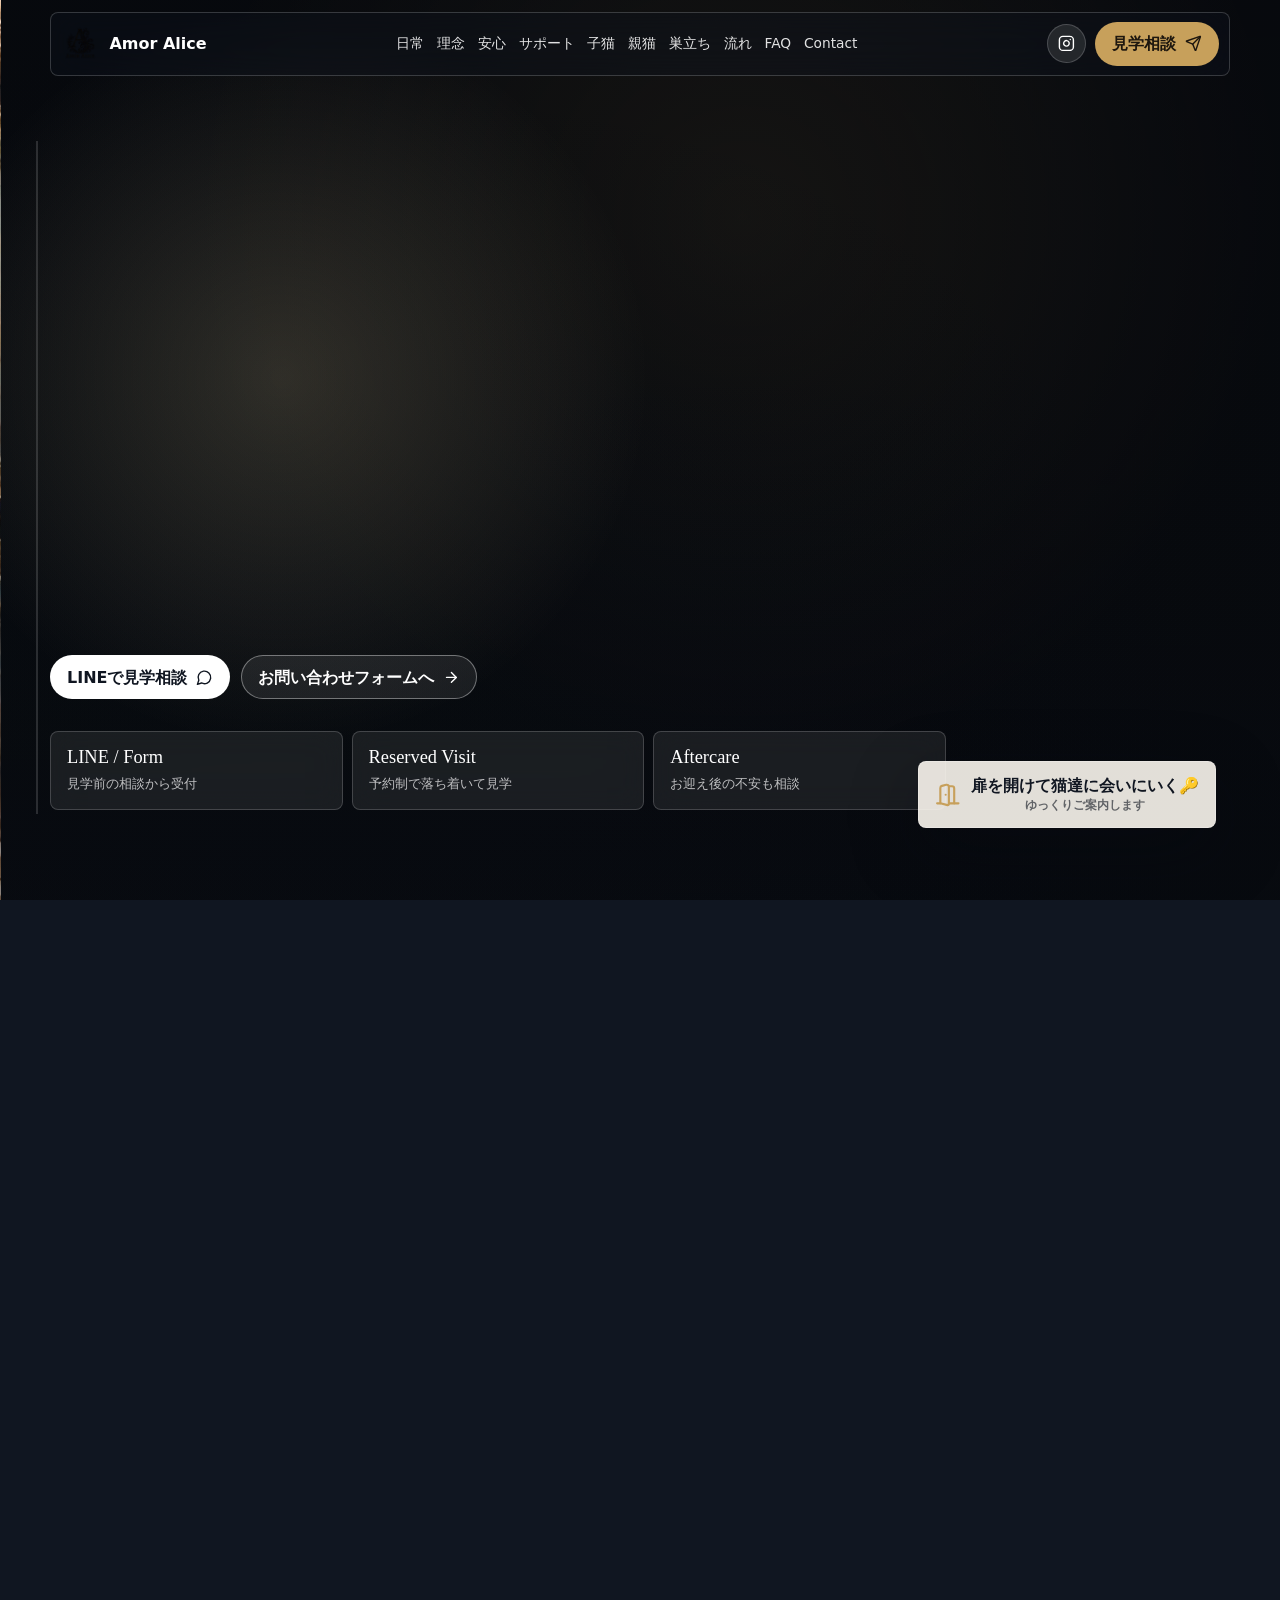
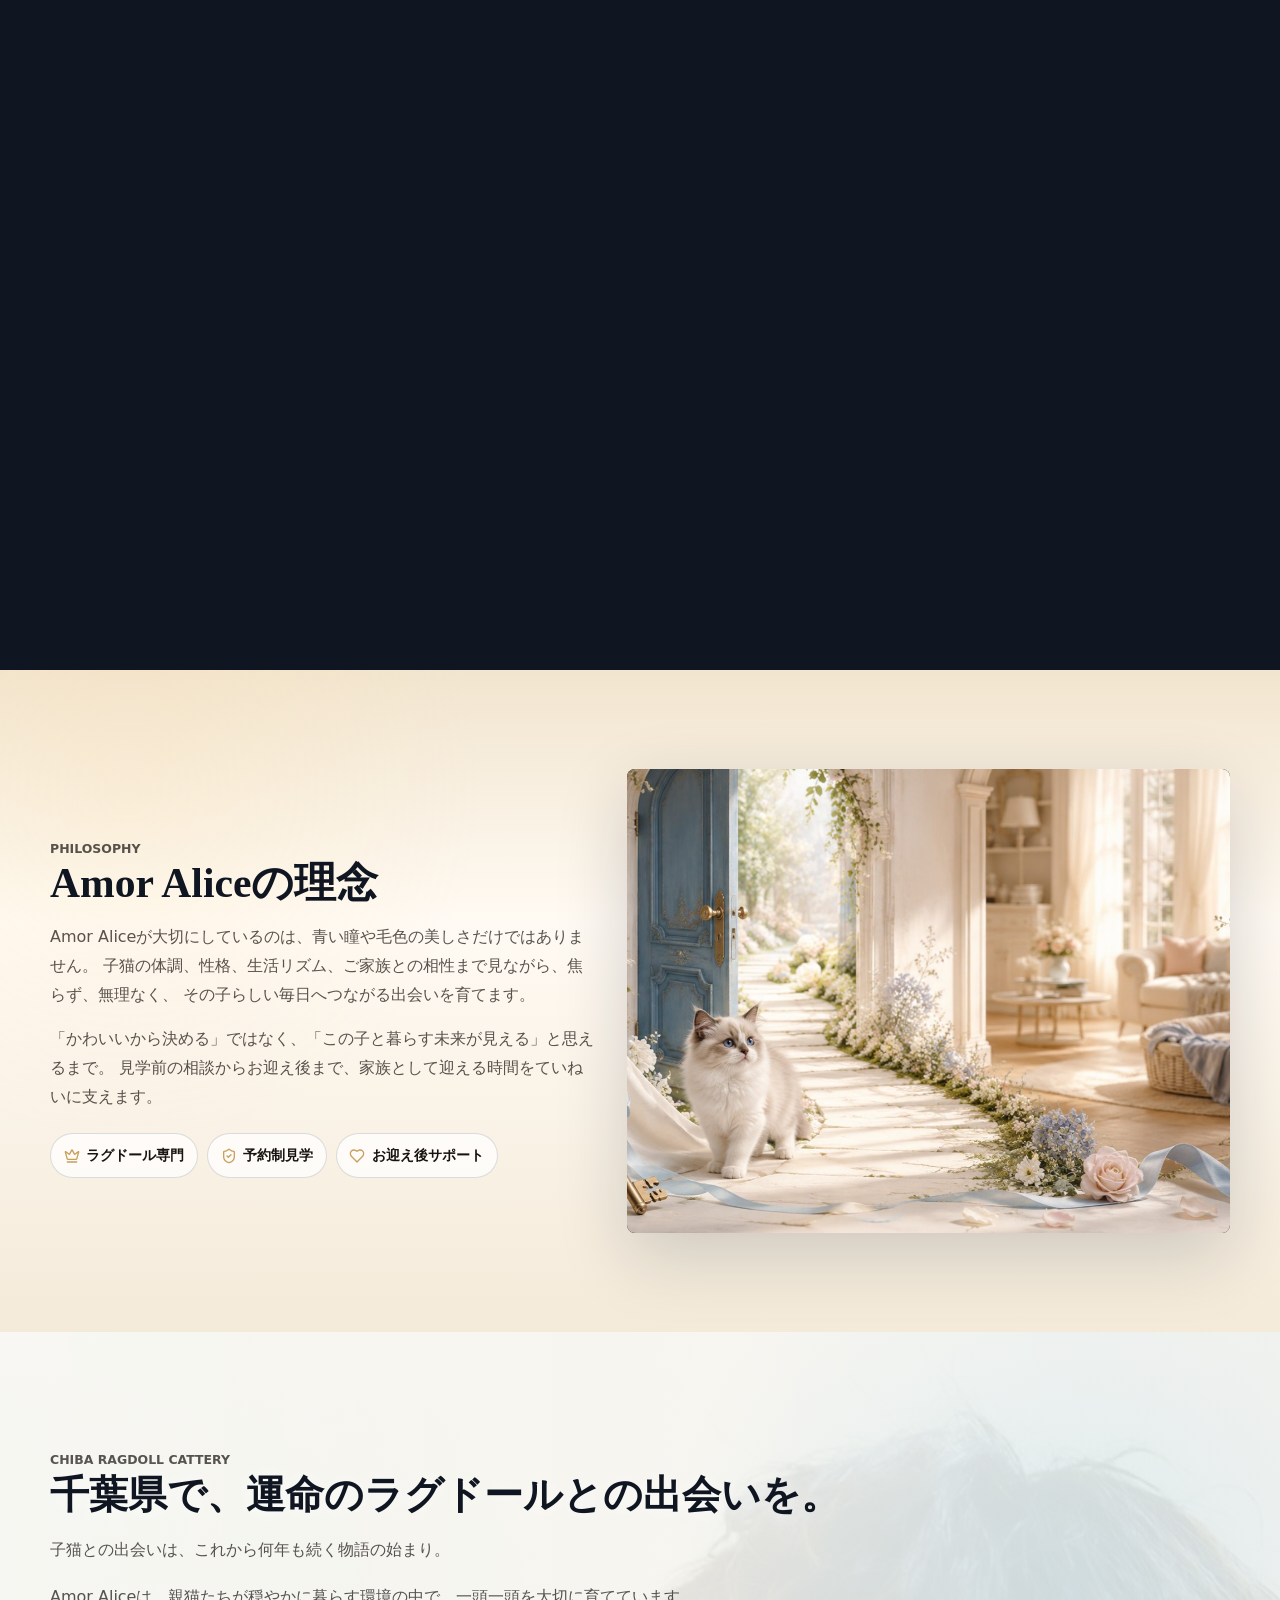
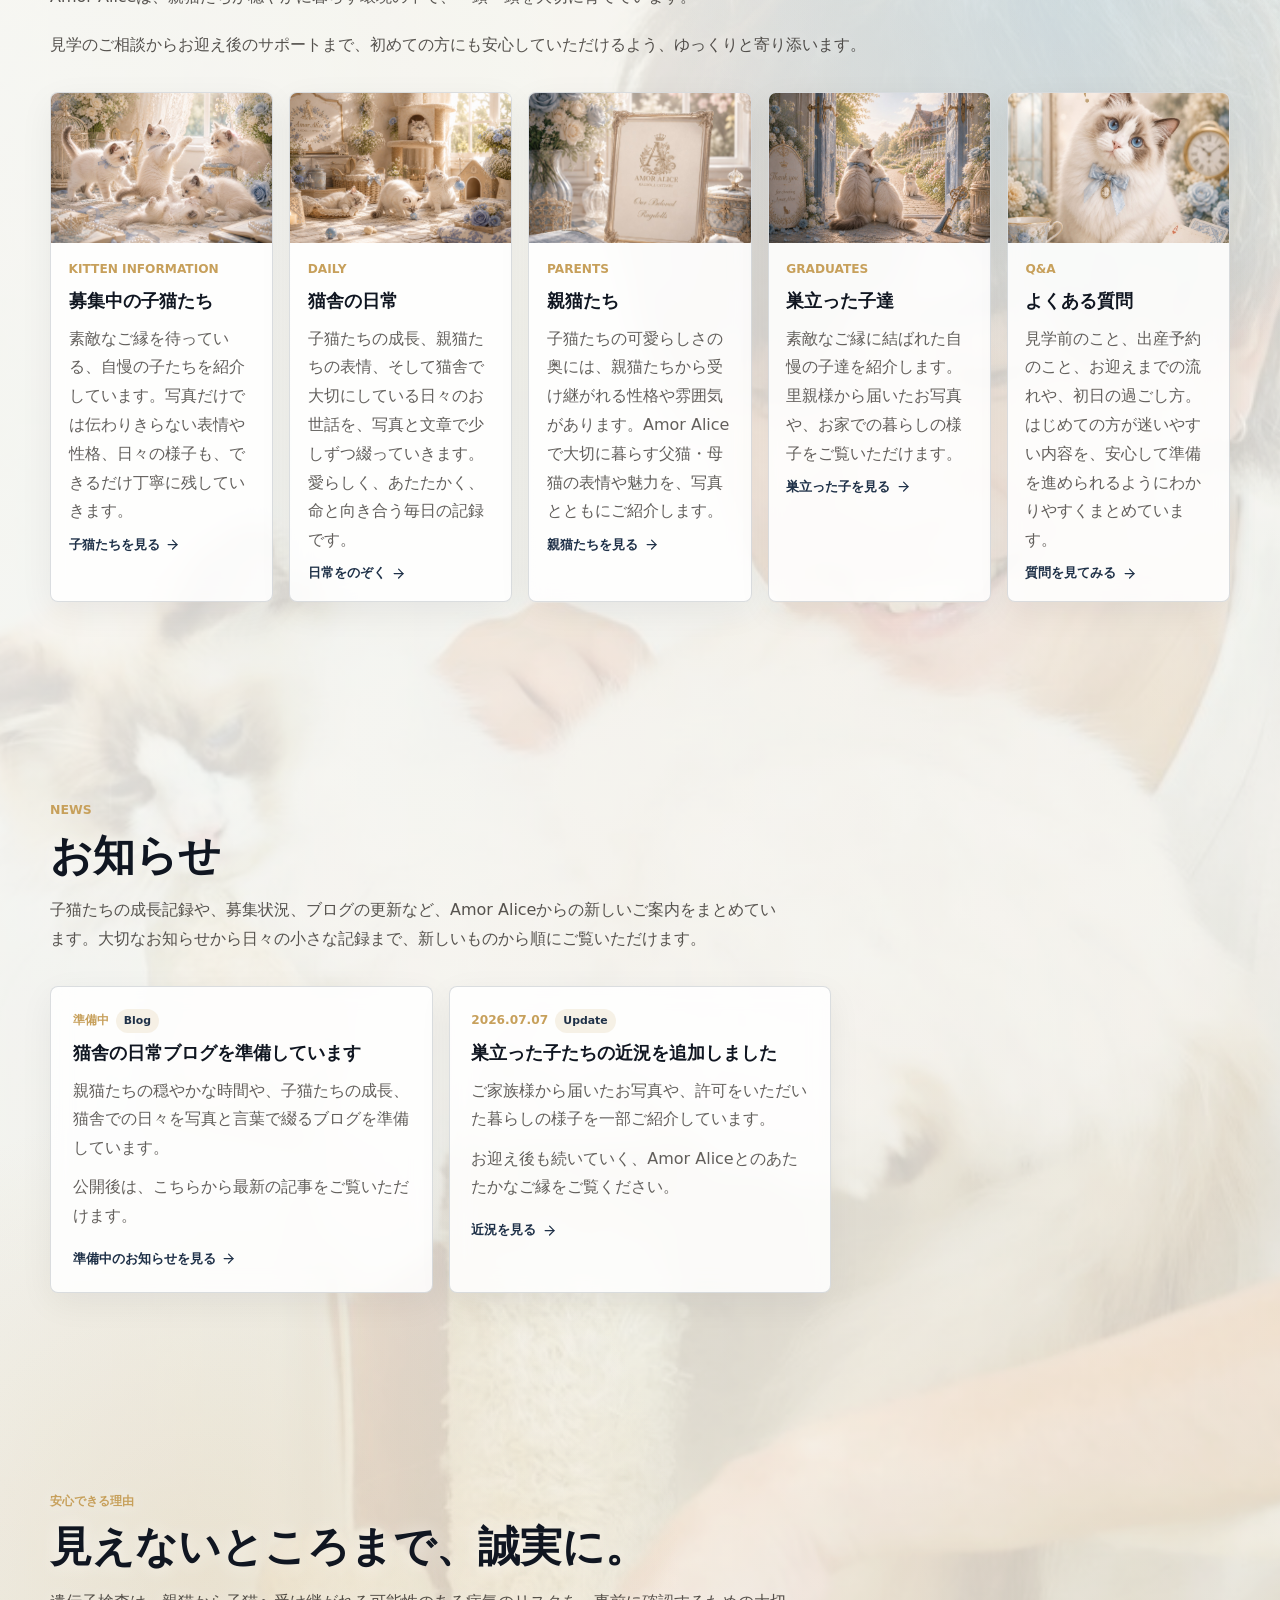
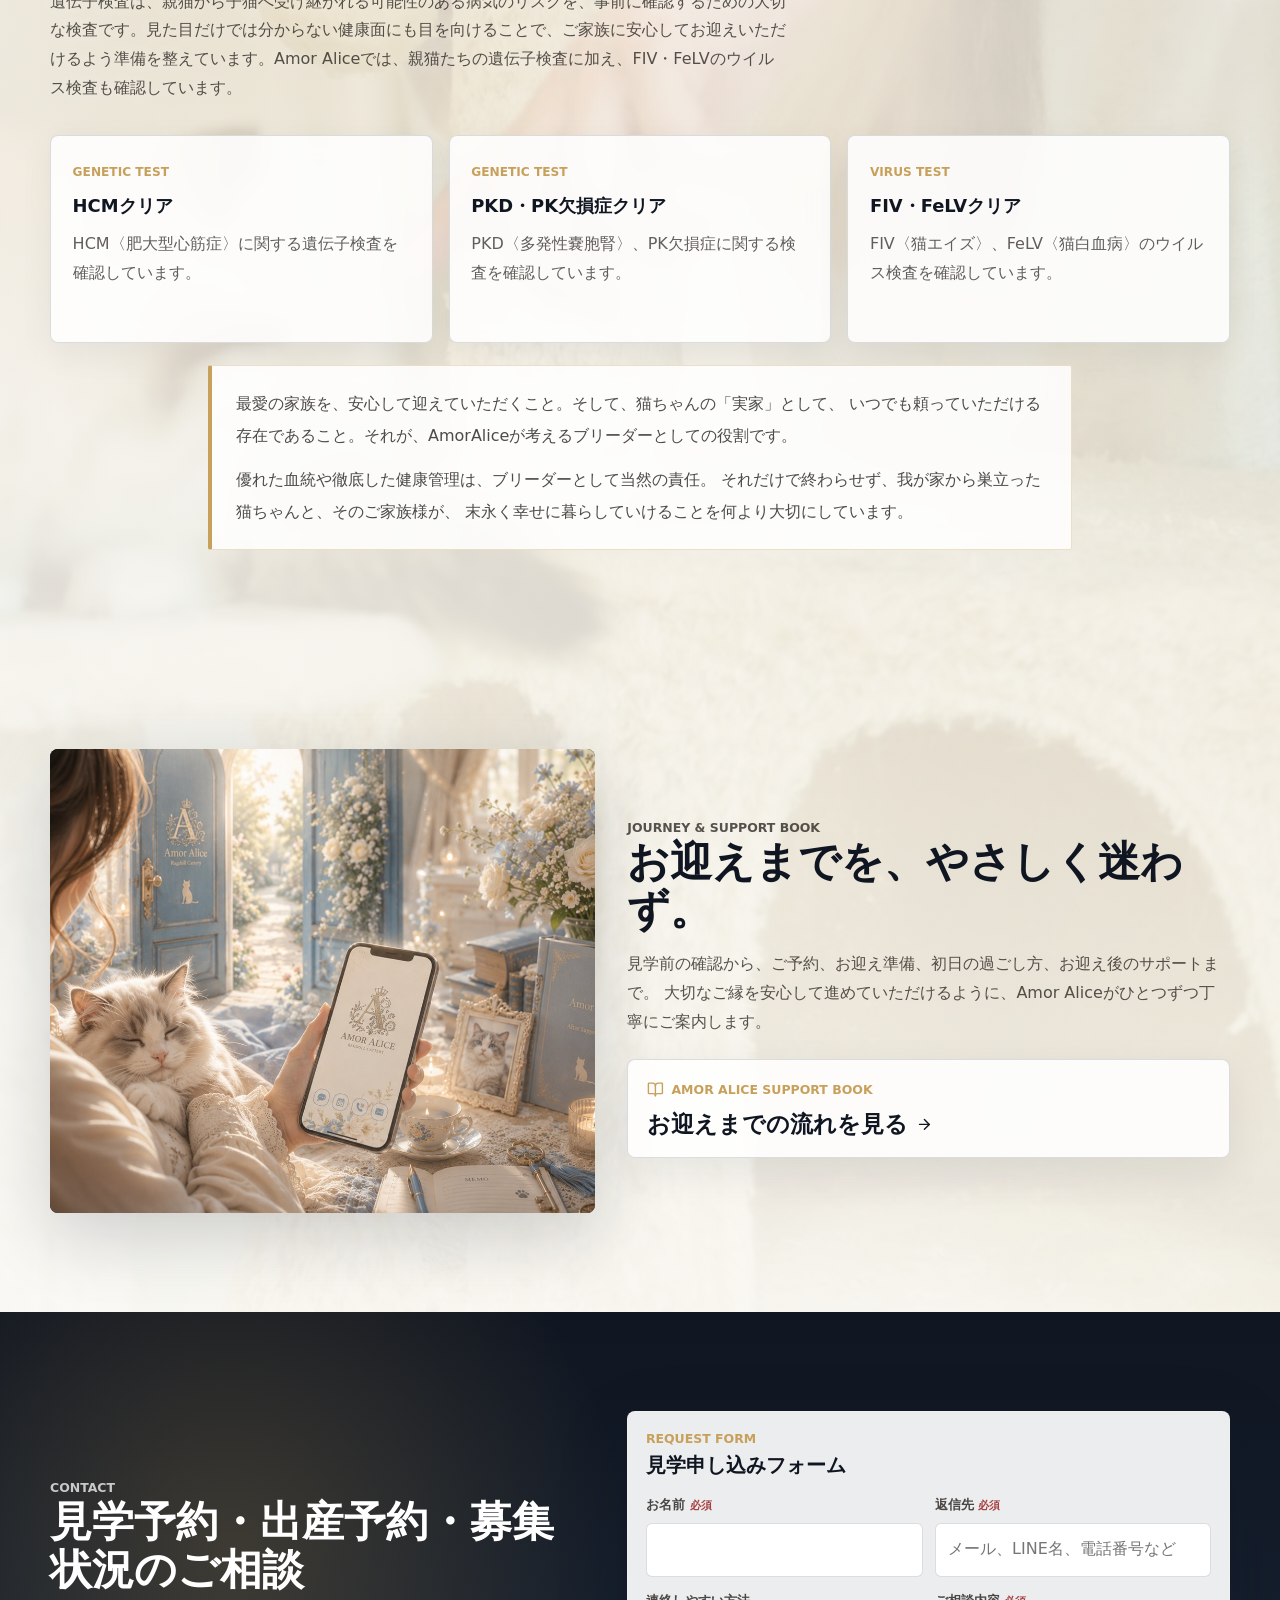
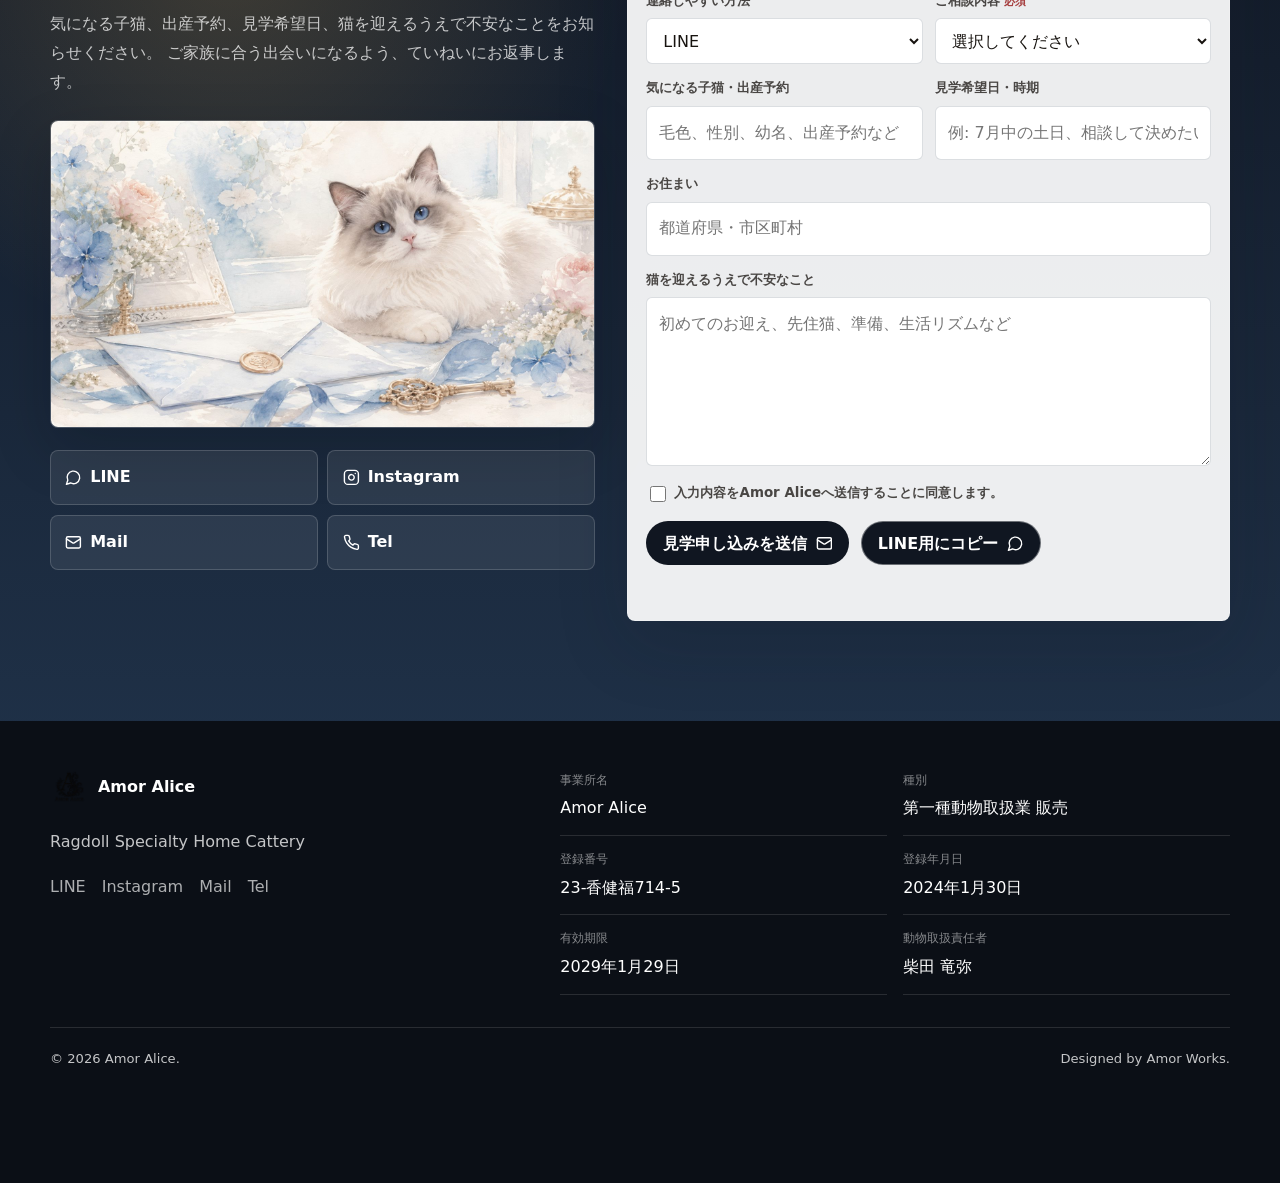
==== commit 60a9011d: "Lighten hero end transition" ====
--- a/index.html
+++ b/index.html
@@ -1 +1 @@
-<!DOCTYPE html><!--IqPGFHgkIanHFWzrWL4Wo--><html lang="ja"><head><meta charSet="utf-8"/><meta name="viewport" content="width=device-width, initial-scale=1"/><link rel="preload" as="image" href="assets/brand-logo.png"/><link rel="preload" as="image" href="assets/generated/intro-world.jpg"/><link rel="preload" as="image" href="assets/generated/kittens-page-ragdolls.jpg"/><link rel="preload" as="image" href="assets/daily-blog-room.jpg"/><link rel="preload" as="image" href="assets/generated/parents-page-ragdolls.jpg"/><link rel="preload" as="image" href="assets/generated/graduates-page-ragdolls.jpg"/><link rel="preload" as="image" href="assets/generated/faq-page-ragdoll.jpg"/><link rel="preload" as="image" href="assets/generated/after-support-guide.jpg"/><link rel="preload" as="image" href="assets/generated/contact-invitation.jpg"/><link rel="stylesheet" href="/_next/static/css/ca3c8f5f01483110.css" data-precedence="next"/><link rel="preload" as="script" fetchPriority="low" href="/_next/static/chunks/webpack-c042ca735a68d6ec.js"/><script src="/_next/static/chunks/4bd1b696-c023c6e3521b1417.js" async=""></script><script src="/_next/static/chunks/255-64e783496c90356a.js" async=""></script><script src="/_next/static/chunks/main-app-a47412eca1f92c4f.js" async=""></script><script src="/_next/static/chunks/c15bf2b0-52e8419f34af26ab.js" async=""></script><script src="/_next/static/chunks/880-e8b6edeed0bcaaa0.js" async=""></script><script src="/_next/static/chunks/738-bd56f7f6c30c74bd.js" async=""></script><script src="/_next/static/chunks/app/page-5add66f717d91ba3.js" async=""></script><meta name="theme-color" content="#101621"/><title>Amor Alice｜千葉県のラグドール専門キャッテリー</title><meta name="description" content="Amor Aliceは、千葉県でラグドールを家族に迎えたいご家族へ、見学前の相談からお迎え後までていねいにつなぐ予約制ホームキャッテリーです。"/><meta name="application-name" content="Amor Alice"/><meta name="keywords" content="Amor Alice,ラグドール,ラグドール ブリーダー,千葉県 ラグドール,千葉県 ラグドール ブリーダー,ラグドール 子猫,キャッテリー,見学相談"/><meta name="creator" content="Amor Alice"/><meta name="publisher" content="Amor Alice"/><meta name="category" content="ラグドール専門キャッテリー"/><link rel="canonical" href="https://catteryamoralice-ragdoll.github.io/"/><meta property="og:title" content="Amor Alice｜千葉県のラグドール専門キャッテリー"/><meta property="og:description" content="Amor Aliceは、千葉県でラグドールを家族に迎えたいご家族へ、見学前の相談からお迎え後までていねいにつなぐ予約制ホームキャッテリーです。"/><meta property="og:url" content="https://catteryamoralice-ragdoll.github.io/"/><meta property="og:site_name" content="Amor Alice"/><meta property="og:locale" content="ja_JP"/><meta property="og:image" content="https://catteryamoralice-ragdoll.github.io/assets/hero-fantasy.jpg"/><meta property="og:image:width" content="1400"/><meta property="og:image:height" content="933"/><meta property="og:image:alt" content="Amor Aliceの世界観を表すラグドールのビジュアル"/><meta property="og:type" content="website"/><meta name="twitter:card" content="summary_large_image"/><meta name="twitter:title" content="Amor Alice｜千葉県のラグドール専門キャッテリー"/><meta name="twitter:description" content="Amor Aliceは、千葉県でラグドールを家族に迎えたいご家族へ、見学前の相談からお迎え後までていねいにつなぐ予約制ホームキャッテリーです。"/><meta name="twitter:image" content="https://catteryamoralice-ragdoll.github.io/assets/hero-fantasy.jpg"/><link rel="icon" href="/assets/favicon.png" type="image/png"/><link rel="apple-touch-icon" href="/assets/apple-touch-icon.png" type="image/png"/><script src="/_next/static/chunks/polyfills-42372ed130431b0a.js" noModule=""></script></head><body><div hidden=""><!--$--><!--/$--></div><script type="application/ld+json">[{"@context":"https://schema.org","@type":"WebSite","@id":"https://catteryamoralice-ragdoll.github.io/#website","name":"Amor Alice","alternateName":["Cattery Amor Alice","Amor Alice Ragdoll"],"url":"https://catteryamoralice-ragdoll.github.io/","inLanguage":"ja-JP","publisher":{"@id":"https://catteryamoralice-ragdoll.github.io/#localbusiness"}},{"@context":"https://schema.org","@type":"LocalBusiness","@id":"https://catteryamoralice-ragdoll.github.io/#localbusiness","name":"Amor Alice","alternateName":["Cattery Amor Alice","Amor Alice Ragdoll"],"url":"https://catteryamoralice-ragdoll.github.io/","logo":"https://catteryamoralice-ragdoll.github.io/assets/brand-logo.png","image":["https://catteryamoralice-ragdoll.github.io/assets/hero-fantasy.jpg","https://catteryamoralice-ragdoll.github.io/assets/generated/kittens-page-ragdolls.jpg","https://catteryamoralice-ragdoll.github.io/assets/generated/parents-page-ragdolls.jpg"],"description":"Amor Aliceは、千葉県でラグドールを家族に迎えたいご家族へ、見学前の相談からお迎え後までていねいにつなぐ予約制ホームキャッテリーです。","telephone":"+81-90-8742-6180","email":"cattery227.amor.alice@gmail.com","sameAs":["https://www.instagram.com/cattery_amor.alice/"],"address":{"@type":"PostalAddress","addressRegion":"千葉県","addressCountry":"JP"},"areaServed":[{"@type":"AdministrativeArea","name":"千葉県"},{"@type":"Country","name":"日本"}],"knowsAbout":["ラグドール","ラグドールの子猫","ラグドールの見学相談","子猫のお迎え準備","お迎え後サポート"],"makesOffer":[{"@type":"Offer","itemOffered":{"@type":"Service","name":"ラグドールの見学相談","description":"ラグドールの子猫を迎えたいご家族へ、募集状況や見学予約を案内します。"}},{"@type":"Offer","itemOffered":{"@type":"Service","name":"お迎え後サポート","description":"食事、トイレ、環境への慣れ方など、お迎え直後の不安を相談できます。"}}]},{"@context":"https://schema.org","@type":"WebPage","@id":"https://catteryamoralice-ragdoll.github.io/#webpage","url":"https://catteryamoralice-ragdoll.github.io/","name":"Amor Alice｜千葉県のラグドール専門キャッテリー","description":"Amor Aliceは、千葉県でラグドールを家族に迎えたいご家族へ、見学前の相談からお迎え後までていねいにつなぐ予約制ホームキャッテリーです。","inLanguage":"ja-JP","isPartOf":{"@id":"https://catteryamoralice-ragdoll.github.io/#website"},"publisher":{"@id":"https://catteryamoralice-ragdoll.github.io/#localbusiness"},"primaryImageOfPage":{"@type":"ImageObject","url":"https://catteryamoralice-ragdoll.github.io/assets/hero-fantasy.jpg"}},{"@context":"https://schema.org","@type":"BreadcrumbList","itemListElement":[{"@type":"ListItem","position":1,"name":"Amor Alice","item":"https://catteryamoralice-ragdoll.github.io/"}]}]</script><header class="site-header "><a class="brand" href="#top" aria-label="Amor Alice トップへ"><img src="assets/brand-logo.png" alt=""/><span>Amor Alice</span></a><nav class="desktop-nav" aria-label="メインナビゲーション"><a href="daily/">日常</a><a href="#about">理念</a><a href="#reason">安心</a><a href="#support">サポート</a><a href="kittens/">子猫</a><a href="parents/">親猫</a><a href="graduates/">巣立ち</a><a href="journey/">流れ</a><a href="faq/">FAQ</a><a href="#contact">Contact</a></nav><div class="header-actions"><a class="icon-link" href="https://www.instagram.com/cattery_amor.alice/" target="_blank" rel="noopener" aria-label="Instagram"><svg xmlns="http://www.w3.org/2000/svg" width="24" height="24" viewBox="0 0 24 24" fill="none" stroke="currentColor" stroke-width="2" stroke-linecap="round" stroke-linejoin="round" class="lucide lucide-instagram" aria-hidden="true"><rect width="20" height="20" x="2" y="2" rx="5" ry="5"></rect><path d="M16 11.37A4 4 0 1 1 12.63 8 4 4 0 0 1 16 11.37z"></path><line x1="17.5" x2="17.51" y1="6.5" y2="6.5"></line></svg></a><a class="header-cta" href="#contact">見学相談<svg xmlns="http://www.w3.org/2000/svg" width="24" height="24" viewBox="0 0 24 24" fill="none" stroke="currentColor" stroke-width="2" stroke-linecap="round" stroke-linejoin="round" class="lucide lucide-send" aria-hidden="true"><path d="M14.536 21.686a.5.5 0 0 0 .937-.024l6.5-19a.496.496 0 0 0-.635-.635l-19 6.5a.5.5 0 0 0-.024.937l7.93 3.18a2 2 0 0 1 1.112 1.11z"></path><path d="m21.854 2.147-10.94 10.939"></path></svg></a><button class="menu-button" type="button" aria-expanded="false" aria-controls="mobile-nav" aria-label="メニューを開く"><svg xmlns="http://www.w3.org/2000/svg" width="24" height="24" viewBox="0 0 24 24" fill="none" stroke="currentColor" stroke-width="2" stroke-linecap="round" stroke-linejoin="round" class="lucide lucide-menu" aria-hidden="true"><line x1="4" x2="20" y1="12" y2="12"></line><line x1="4" x2="20" y1="6" y2="6"></line><line x1="4" x2="20" y1="18" y2="18"></line></svg></button></div></header><div class="mobile-panel " id="mobile-nav"><a href="daily/">日常</a><a href="#about">理念</a><a href="#reason">安心</a><a href="#support">サポート</a><a href="kittens/">子猫</a><a href="parents/">親猫</a><a href="graduates/">巣立ち</a><a href="journey/">流れ</a><a href="faq/">FAQ</a><a href="#contact">Contact</a></div><nav class="mobile-contact-bar" aria-label="スマートフォン用の主要導線"><a href="https://lin.ee/4A4dqHU" target="_blank" rel="noopener"><svg xmlns="http://www.w3.org/2000/svg" width="24" height="24" viewBox="0 0 24 24" fill="none" stroke="currentColor" stroke-width="2" stroke-linecap="round" stroke-linejoin="round" class="lucide lucide-message-circle" aria-hidden="true"><path d="M7.9 20A9 9 0 1 0 4 16.1L2 22Z"></path></svg>LINE</a><a class="is-primary" href="#contact"><svg xmlns="http://www.w3.org/2000/svg" width="24" height="24" viewBox="0 0 24 24" fill="none" stroke="currentColor" stroke-width="2" stroke-linecap="round" stroke-linejoin="round" class="lucide lucide-calendar-days" aria-hidden="true"><path d="M8 2v4"></path><path d="M16 2v4"></path><rect width="18" height="18" x="3" y="4" rx="2"></rect><path d="M3 10h18"></path><path d="M8 14h.01"></path><path d="M12 14h.01"></path><path d="M16 14h.01"></path><path d="M8 18h.01"></path><path d="M12 18h.01"></path><path d="M16 18h.01"></path></svg>相談</a><a href="kittens/"><svg xmlns="http://www.w3.org/2000/svg" width="24" height="24" viewBox="0 0 24 24" fill="none" stroke="currentColor" stroke-width="2" stroke-linecap="round" stroke-linejoin="round" class="lucide lucide-baby" aria-hidden="true"><path d="M9 12h.01"></path><path d="M15 12h.01"></path><path d="M10 16c.5.3 1.2.5 2 .5s1.5-.2 2-.5"></path><path d="M19 6.3a9 9 0 0 1 1.8 3.9 2 2 0 0 1 0 3.6 9 9 0 0 1-17.6 0 2 2 0 0 1 0-3.6A9 9 0 0 1 12 3c2 0 3.5 1.1 3.5 2.5s-.9 2.5-2 2.5c-.8 0-1.5-.4-1.5-1"></path></svg>子猫</a></nav><main id="top"><section class="premium-hero" aria-labelledby="hero-title"><div class="hero-sticky-stage"><div class="hero-visual-stage" aria-hidden="true"><div class="hero-frame-layer"><canvas class="hero-frame-canvas" data-hero-frame-canvas="true"></canvas><div class="hero-frame-loader" data-hero-frame-loader="true"><span></span></div></div><div class="hero-storybook-layer" aria-hidden="true"></div><div class="hero-shade"></div></div><button class="hero-door-button" type="button"><svg xmlns="http://www.w3.org/2000/svg" width="24" height="24" viewBox="0 0 24 24" fill="none" stroke="currentColor" stroke-width="2" stroke-linecap="round" stroke-linejoin="round" class="lucide lucide-door-open" aria-hidden="true"><path d="M13 4h3a2 2 0 0 1 2 2v14"></path><path d="M2 20h3"></path><path d="M13 20h9"></path><path d="M10 12v.01"></path><path d="M13 4.562v16.157a1 1 0 0 1-1.242.97L5 20V5.562a2 2 0 0 1 1.515-1.94l4-1A2 2 0 0 1 13 4.561Z"></path></svg><span>扉を開けて猫達に会いにいく🔑</span><small>ゆっくりご案内します</small></button><div class="hero-copy-stage"><span class="hero-scroll-progress" aria-hidden="true"><span></span></span><div class="hero-content"><p class="eyebrow">Ragdoll Specialty Home Cattery</p><h1 id="hero-title">Amor Alice</h1><p class="hero-lede">千葉県でラグドールを家族に迎えたいご家族へ。子猫との出会いを、 見学前の相談からお迎え後までていねいにつなぐ予約制ホームキャッテリーです。</p><div class="hero-actions" aria-label="主要導線"><a class="button primary" href="https://lin.ee/4A4dqHU" target="_blank" rel="noopener">LINEで見学相談<svg xmlns="http://www.w3.org/2000/svg" width="24" height="24" viewBox="0 0 24 24" fill="none" stroke="currentColor" stroke-width="2" stroke-linecap="round" stroke-linejoin="round" class="lucide lucide-message-circle" aria-hidden="true"><path d="M7.9 20A9 9 0 1 0 4 16.1L2 22Z"></path></svg></a><a class="button secondary" href="#contact">お問い合わせフォームへ<svg xmlns="http://www.w3.org/2000/svg" width="24" height="24" viewBox="0 0 24 24" fill="none" stroke="currentColor" stroke-width="2" stroke-linecap="round" stroke-linejoin="round" class="lucide lucide-arrow-right" aria-hidden="true"><path d="M5 12h14"></path><path d="m12 5 7 7-7 7"></path></svg></a></div></div><div class="hero-signals" aria-label="Amor Aliceの特徴"><div class="hero-signal"><span>LINE / Form</span><small>見学前の相談から受付</small></div><div class="hero-signal"><span>Reserved Visit</span><small>予約制で落ち着いて見学</small></div><div class="hero-signal"><span>Aftercare</span><small>お迎え後の不安も相談</small></div></div></div></div></section><section class="section about-section" id="about"><div class="section-inner about-grid"><div class="about-copy" data-gsap="true"><p class="eyebrow">Philosophy</p><h2>Amor Aliceの理念</h2><p>Amor Aliceが大切にしているのは、青い瞳や毛色の美しさだけではありません。 子猫の体調、性格、生活リズム、ご家族との相性まで見ながら、焦らず、無理なく、 その子らしい毎日へつながる出会いを育てます。</p><p>「かわいいから決める」ではなく、「この子と暮らす未来が見える」と思えるまで。 見学前の相談からお迎え後まで、家族として迎える時間をていねいに支えます。</p><div class="trust-line"><span><svg xmlns="http://www.w3.org/2000/svg" width="24" height="24" viewBox="0 0 24 24" fill="none" stroke="currentColor" stroke-width="2" stroke-linecap="round" stroke-linejoin="round" class="lucide lucide-crown" aria-hidden="true"><path d="M11.562 3.266a.5.5 0 0 1 .876 0L15.39 8.87a1 1 0 0 0 1.516.294L21.183 5.5a.5.5 0 0 1 .798.519l-2.834 10.246a1 1 0 0 1-.956.734H5.81a1 1 0 0 1-.957-.734L2.02 6.02a.5.5 0 0 1 .798-.519l4.276 3.664a1 1 0 0 0 1.516-.294z"></path><path d="M5 21h14"></path></svg>ラグドール専門</span><span><svg xmlns="http://www.w3.org/2000/svg" width="24" height="24" viewBox="0 0 24 24" fill="none" stroke="currentColor" stroke-width="2" stroke-linecap="round" stroke-linejoin="round" class="lucide lucide-shield-check" aria-hidden="true"><path d="M20 13c0 5-3.5 7.5-7.66 8.95a1 1 0 0 1-.67-.01C7.5 20.5 4 18 4 13V6a1 1 0 0 1 1-1c2 0 4.5-1.2 6.24-2.72a1.17 1.17 0 0 1 1.52 0C14.51 3.81 17 5 19 5a1 1 0 0 1 1 1z"></path><path d="m9 12 2 2 4-4"></path></svg>予約制見学</span><span><svg xmlns="http://www.w3.org/2000/svg" width="24" height="24" viewBox="0 0 24 24" fill="none" stroke="currentColor" stroke-width="2" stroke-linecap="round" stroke-linejoin="round" class="lucide lucide-heart" aria-hidden="true"><path d="M19 14c1.49-1.46 3-3.21 3-5.5A5.5 5.5 0 0 0 16.5 3c-1.76 0-3 .5-4.5 2-1.5-1.5-2.74-2-4.5-2A5.5 5.5 0 0 0 2 8.5c0 2.3 1.5 4.05 3 5.5l7 7Z"></path></svg>お迎え後サポート</span></div></div><figure class="about-photo" data-gsap="true"><img src="assets/generated/intro-world.jpg" alt="Amor Aliceの世界観を表した青い扉" data-parallax="true"/></figure></div></section><div class="post-hero-world"><section class="section local-search-section" aria-labelledby="local-search-title"><div class="section-inner local-search-layout local-search-layout-with-cards"><div class="local-search-copy" data-gsap="true"><p class="eyebrow">CHIBA RAGDOLL CATTERY</p><h2 id="local-search-title">千葉県で、運命のラグドールとの出会いを。</h2><p>子猫との出会いは、これから何年も続く物語の始まり。</p><p>Amor Aliceは、親猫たちが穏やかに暮らす環境の中で、一頭一頭を大切に育てています。</p><p>見学のご相談からお迎え後のサポートまで、初めての方にも安心していただけるよう、ゆっくりと寄り添います。</p></div><div class="page-card-grid local-page-card-grid" data-stagger="true"><a class="page-card" href="kittens/" data-stagger-item="true"><img src="assets/generated/kittens-page-ragdolls.jpg" alt="Amor Aliceの子猫たち"/><span>Kitten Information</span><h3>募集中の子猫たち</h3><p>素敵なご縁を待っている、自慢の子たちを紹介しています。写真だけでは伝わりきらない表情や性格、日々の様子も、できるだけ丁寧に残していきます。</p><small>子猫たちを見る<svg xmlns="http://www.w3.org/2000/svg" width="24" height="24" viewBox="0 0 24 24" fill="none" stroke="currentColor" stroke-width="2" stroke-linecap="round" stroke-linejoin="round" class="lucide lucide-arrow-right" aria-hidden="true"><path d="M5 12h14"></path><path d="m12 5 7 7-7 7"></path></svg></small></a><a class="page-card" href="daily/" data-stagger-item="true"><img src="assets/daily-blog-room.jpg" alt="Amor Aliceの猫舎でラグドールたちが穏やかに過ごす様子"/><span>Daily</span><h3>猫舎の日常</h3><p>子猫たちの成長、親猫たちの表情、そして猫舎で大切にしている日々のお世話を、写真と文章で少しずつ綴っていきます。愛らしく、あたたかく、命と向き合う毎日の記録です。</p><small>日常をのぞく<svg xmlns="http://www.w3.org/2000/svg" width="24" height="24" viewBox="0 0 24 24" fill="none" stroke="currentColor" stroke-width="2" stroke-linecap="round" stroke-linejoin="round" class="lucide lucide-arrow-right" aria-hidden="true"><path d="M5 12h14"></path><path d="m12 5 7 7-7 7"></path></svg></small></a><a class="page-card" href="parents/" data-stagger-item="true"><img src="assets/generated/parents-page-ragdolls.jpg" alt="Amor Aliceで暮らすラグドールの親猫たち"/><span>Parents</span><h3>親猫たち</h3><p>子猫たちの可愛らしさの奥には、親猫たちから受け継がれる性格や雰囲気があります。Amor Aliceで大切に暮らす父猫・母猫の表情や魅力を、写真とともにご紹介します。</p><small>親猫たちを見る<svg xmlns="http://www.w3.org/2000/svg" width="24" height="24" viewBox="0 0 24 24" fill="none" stroke="currentColor" stroke-width="2" stroke-linecap="round" stroke-linejoin="round" class="lucide lucide-arrow-right" aria-hidden="true"><path d="M5 12h14"></path><path d="m12 5 7 7-7 7"></path></svg></small></a><a class="page-card" href="graduates/" data-stagger-item="true"><img src="assets/generated/graduates-page-ragdolls.jpg" alt="Amor Aliceから巣立ったラグドールの子たち"/><span>Graduates</span><h3>巣立った子達</h3><p>素敵なご縁に結ばれた自慢の子達を紹介します。里親様から届いたお写真や、お家での暮らしの様子をご覧いただけます。</p><small>巣立った子を見る<svg xmlns="http://www.w3.org/2000/svg" width="24" height="24" viewBox="0 0 24 24" fill="none" stroke="currentColor" stroke-width="2" stroke-linecap="round" stroke-linejoin="round" class="lucide lucide-arrow-right" aria-hidden="true"><path d="M5 12h14"></path><path d="m12 5 7 7-7 7"></path></svg></small></a><a class="page-card" href="faq/" data-stagger-item="true"><img src="assets/generated/faq-page-ragdoll.jpg" alt="ラグドールのお迎え前によくある質問を表す写真"/><span>Q&amp;A</span><h3>よくある質問</h3><p>見学前のこと、出産予約のこと、お迎えまでの流れや、初日の過ごし方。はじめての方が迷いやすい内容を、安心して準備を進められるようにわかりやすくまとめています。</p><small>質問を見てみる<svg xmlns="http://www.w3.org/2000/svg" width="24" height="24" viewBox="0 0 24 24" fill="none" stroke="currentColor" stroke-width="2" stroke-linecap="round" stroke-linejoin="round" class="lucide lucide-arrow-right" aria-hidden="true"><path d="M5 12h14"></path><path d="m12 5 7 7-7 7"></path></svg></small></a></div></div></section><section class="section news-section" id="news" aria-labelledby="news-title"><div class="section-inner"><div class="section-heading" data-gsap="true"><p class="eyebrow">News</p><h2>お知らせ</h2><p>子猫たちの成長記録や、募集状況、ブログの更新など、Amor Aliceからの新しいご案内をまとめています。大切なお知らせから日々の小さな記録まで、新しいものから順にご覧いただけます。</p></div><div class="news-grid" data-stagger="true"><a class="news-card" href="daily/" data-stagger-item="true"><div class="news-meta"><time>準備中</time><span>Blog</span></div><h3>猫舎の日常ブログを準備しています</h3><p>親猫たちの穏やかな時間や、子猫たちの成長、猫舎での日々を写真と言葉で綴るブログを準備しています。</p><p>公開後は、こちらから最新の記事をご覧いただけます。</p><small>準備中のお知らせを見る<svg xmlns="http://www.w3.org/2000/svg" width="24" height="24" viewBox="0 0 24 24" fill="none" stroke="currentColor" stroke-width="2" stroke-linecap="round" stroke-linejoin="round" class="lucide lucide-arrow-right" aria-hidden="true"><path d="M5 12h14"></path><path d="m12 5 7 7-7 7"></path></svg></small></a><a class="news-card" href="graduates/" data-stagger-item="true"><div class="news-meta"><time>2026.07.07</time><span>Update</span></div><h3>巣立った子たちの近況を追加しました</h3><p>ご家族様から届いたお写真や、許可をいただいた暮らしの様子を一部ご紹介しています。</p><p>お迎え後も続いていく、Amor Aliceとのあたたかなご縁をご覧ください。</p><small>近況を見る<svg xmlns="http://www.w3.org/2000/svg" width="24" height="24" viewBox="0 0 24 24" fill="none" stroke="currentColor" stroke-width="2" stroke-linecap="round" stroke-linejoin="round" class="lucide lucide-arrow-right" aria-hidden="true"><path d="M5 12h14"></path><path d="m12 5 7 7-7 7"></path></svg></small></a></div></div></section><section class="section reason-section" id="reason"><div class="section-inner"><div class="section-heading" data-gsap="true"><p class="eyebrow">安心できる理由</p><h2>見えないところまで、誠実に。</h2><p>遺伝子検査は、親猫から子猫へ受け継がれる可能性のある病気のリスクを、事前に確認するための大切な検査です。見た目だけでは分からない健康面にも目を向けることで、ご家族に安心してお迎えいただけるよう準備を整えています。Amor Aliceでは、親猫たちの遺伝子検査に加え、FIV・FeLVのウイルス検査も確認しています。</p></div><div class="reason-grid" data-stagger="true"><article class="reason-card" data-stagger-item="true"><span>GENETIC TEST</span><h3>HCMクリア</h3><p>HCM〈肥大型心筋症〉に関する遺伝子検査を確認しています。</p></article><article class="reason-card" data-stagger-item="true"><span>GENETIC TEST</span><h3>PKD・PK欠損症クリア</h3><p>PKD〈多発性嚢胞腎〉、PK欠損症に関する検査を確認しています。</p></article><article class="reason-card" data-stagger-item="true"><span>VIRUS TEST</span><h3>FIV・FeLVクリア</h3><p>FIV〈猫エイズ〉、FeLV〈猫白血病〉のウイルス検査を確認しています。</p></article></div><div class="reason-closing" data-gsap="true"><p>最愛の家族を、安心して迎えていただくこと。そして、猫ちゃんの「実家」として、 いつでも頼っていただける存在であること。それが、AmorAliceが考えるブリーダーとしての役割です。</p><p>優れた血統や徹底した健康管理は、ブリーダーとして当然の責任。 それだけで終わらせず、我が家から巣立った猫ちゃんと、そのご家族様が、 末永く幸せに暮らしていけることを何より大切にしています。</p></div></div></section><section class="section support-section" id="support"><div class="section-inner support-layout"><figure class="feature-photo" data-gsap="true"><img src="assets/generated/after-support-guide.jpg" alt="Amor Aliceのお迎え後サポートをイメージした相談シーン"/></figure><div class="support-copy" data-gsap="true"><p class="eyebrow">Journey &amp; Support Book</p><h2>お迎えまでを、やさしく迷わず。</h2><p>見学前の確認から、ご予約、お迎え準備、初日の過ごし方、お迎え後のサポートまで。 大切なご縁を安心して進めていただけるように、Amor Aliceがひとつずつ丁寧にご案内します。</p><a class="journey-support-link" href="journey/"><span><svg xmlns="http://www.w3.org/2000/svg" width="24" height="24" viewBox="0 0 24 24" fill="none" stroke="currentColor" stroke-width="2" stroke-linecap="round" stroke-linejoin="round" class="lucide lucide-book-open" aria-hidden="true"><path d="M12 7v14"></path><path d="M3 18a1 1 0 0 1-1-1V4a1 1 0 0 1 1-1h5a4 4 0 0 1 4 4 4 4 0 0 1 4-4h5a1 1 0 0 1 1 1v13a1 1 0 0 1-1 1h-6a3 3 0 0 0-3 3 3 3 0 0 0-3-3z"></path></svg>AMOR ALICE SUPPORT BOOK</span><strong>お迎えまでの流れを見る<svg xmlns="http://www.w3.org/2000/svg" width="24" height="24" viewBox="0 0 24 24" fill="none" stroke="currentColor" stroke-width="2" stroke-linecap="round" stroke-linejoin="round" class="lucide lucide-arrow-right" aria-hidden="true"><path d="M5 12h14"></path><path d="m12 5 7 7-7 7"></path></svg></strong></a></div></div></section></div><section class="section contact-section" id="contact"><div class="section-inner contact-layout"><div class="contact-copy" data-gsap="true"><p class="eyebrow">Contact</p><h2>見学予約・出産予約・募集状況のご相談</h2><p>気になる子猫、出産予約、見学希望日、猫を迎えるうえで不安なことをお知らせください。 ご家族に合う出会いになるよう、ていねいにお返事します。</p><figure class="contact-visual"><img src="assets/generated/contact-invitation.jpg" alt="Amor Aliceへの相談をイメージした手紙とラグドール"/></figure><div class="contact-methods" aria-label="連絡方法"><a href="https://lin.ee/4A4dqHU" target="_blank" rel="noopener"><svg xmlns="http://www.w3.org/2000/svg" width="24" height="24" viewBox="0 0 24 24" fill="none" stroke="currentColor" stroke-width="2" stroke-linecap="round" stroke-linejoin="round" class="lucide lucide-message-circle" aria-hidden="true"><path d="M7.9 20A9 9 0 1 0 4 16.1L2 22Z"></path></svg>LINE</a><a href="https://www.instagram.com/cattery_amor.alice/" target="_blank" rel="noopener"><svg xmlns="http://www.w3.org/2000/svg" width="24" height="24" viewBox="0 0 24 24" fill="none" stroke="currentColor" stroke-width="2" stroke-linecap="round" stroke-linejoin="round" class="lucide lucide-instagram" aria-hidden="true"><rect width="20" height="20" x="2" y="2" rx="5" ry="5"></rect><path d="M16 11.37A4 4 0 1 1 12.63 8 4 4 0 0 1 16 11.37z"></path><line x1="17.5" x2="17.51" y1="6.5" y2="6.5"></line></svg>Instagram</a><a href="mailto:cattery227.amor.alice@gmail.com"><svg xmlns="http://www.w3.org/2000/svg" width="24" height="24" viewBox="0 0 24 24" fill="none" stroke="currentColor" stroke-width="2" stroke-linecap="round" stroke-linejoin="round" class="lucide lucide-mail" aria-hidden="true"><rect width="20" height="16" x="2" y="4" rx="2"></rect><path d="m22 7-8.97 5.7a1.94 1.94 0 0 1-2.06 0L2 7"></path></svg>Mail</a><a href="tel:09087426180"><svg xmlns="http://www.w3.org/2000/svg" width="24" height="24" viewBox="0 0 24 24" fill="none" stroke="currentColor" stroke-width="2" stroke-linecap="round" stroke-linejoin="round" class="lucide lucide-phone" aria-hidden="true"><path d="M22 16.92v3a2 2 0 0 1-2.18 2 19.79 19.79 0 0 1-8.63-3.07 19.5 19.5 0 0 1-6-6 19.79 19.79 0 0 1-3.07-8.67A2 2 0 0 1 4.11 2h3a2 2 0 0 1 2 1.72 12.84 12.84 0 0 0 .7 2.81 2 2 0 0 1-.45 2.11L8.09 9.91a16 16 0 0 0 6 6l1.27-1.27a2 2 0 0 1 2.11-.45 12.84 12.84 0 0 0 2.81.7A2 2 0 0 1 22 16.92z"></path></svg>Tel</a></div></div><form class="visit-form" data-visit-form="true" data-form-endpoint="https://formsubmit.co/ajax/cattery227.amor.alice@gmail.com" data-gsap="true" method="post"><input type="hidden" name="_subject" value="Amor Alice 見学申し込み"/><input type="hidden" name="_template" value="table"/><input type="text" class="form-honey" tabindex="-1" autoComplete="off" aria-hidden="true" name="_honey"/><div class="form-title-block"><p class="eyebrow">Request Form</p><h3>見学申し込みフォーム</h3></div><div class="form-grid"><label><span>お名前 <small>必須</small></span><input type="text" autoComplete="name" required="" name="name"/></label><label><span>返信先 <small>必須</small></span><input type="text" autoComplete="email" placeholder="メール、LINE名、電話番号など" required="" name="contactDetail"/></label><label><span>連絡しやすい方法</span><select name="preferredContact"><option value="LINE" selected="">LINE</option><option value="メール">メール</option><option value="電話">電話</option><option value="Instagram">Instagram</option><option value="どれでも大丈夫">どれでも大丈夫</option></select></label><label><span>ご相談内容 <small>必須</small></span><select name="requestType" required=""><option value="" disabled="" selected="">選択してください</option><option value="募集状況の確認">募集状況の確認</option><option value="子猫の見学">子猫の見学</option><option value="出産予約">出産予約</option><option value="お迎え前の相談">お迎え前の相談</option><option value="その他">その他</option></select></label><label><span>気になる子猫・出産予約</span><input type="text" placeholder="毛色、性別、幼名、出産予約など" name="interest"/></label><label><span>見学希望日・時期</span><input type="text" placeholder="例: 7月中の土日、相談して決めたい" name="visitTiming"/></label><label class="form-wide"><span>お住まい</span><input type="text" autoComplete="address-level1" placeholder="都道府県・市区町村" name="area"/></label><label class="form-wide"><span>猫を迎えるうえで不安なこと</span><textarea name="message" rows="5" placeholder="初めてのお迎え、先住猫、準備、生活リズムなど"></textarea></label></div><label class="form-consent"><input type="checkbox" required="" name="consent"/><span>入力内容をAmor Aliceへ送信することに同意します。</span></label><div class="form-actions"><button class="button primary ink" type="submit">見学申し込みを送信<svg xmlns="http://www.w3.org/2000/svg" width="24" height="24" viewBox="0 0 24 24" fill="none" stroke="currentColor" stroke-width="2" stroke-linecap="round" stroke-linejoin="round" class="lucide lucide-mail" aria-hidden="true"><rect width="20" height="16" x="2" y="4" rx="2"></rect><path d="m22 7-8.97 5.7a1.94 1.94 0 0 1-2.06 0L2 7"></path></svg></button><button class="button secondary ink" type="button">LINE用にコピー<svg xmlns="http://www.w3.org/2000/svg" width="24" height="24" viewBox="0 0 24 24" fill="none" stroke="currentColor" stroke-width="2" stroke-linecap="round" stroke-linejoin="round" class="lucide lucide-message-circle" aria-hidden="true"><path d="M7.9 20A9 9 0 1 0 4 16.1L2 22Z"></path></svg></button></div><p class="form-status" aria-live="polite"></p></form></div></section></main><footer class="site-footer"><div class="footer-inner"><div class="footer-brand-block"><a class="brand footer-brand" href="#top"><img src="assets/brand-logo.png" alt=""/><span>Amor Alice</span></a><p>Ragdoll Specialty Home Cattery</p><div class="footer-links"><a href="https://lin.ee/4A4dqHU" target="_blank" rel="noopener">LINE</a><a href="https://www.instagram.com/cattery_amor.alice/" target="_blank" rel="noopener">Instagram</a><a href="mailto:cattery227.amor.alice@gmail.com">Mail</a><a href="tel:09087426180">Tel</a></div></div><dl class="legal-list"><div><dt>事業所名</dt><dd>Amor Alice</dd></div><div><dt>種別</dt><dd>第一種動物取扱業 販売</dd></div><div><dt>登録番号</dt><dd>23-香健福714-5</dd></div><div><dt>登録年月日</dt><dd>2024年1月30日</dd></div><div><dt>有効期限</dt><dd>2029年1月29日</dd></div><div><dt>動物取扱責任者</dt><dd>柴田 竜弥</dd></div></dl></div><div class="footer-bottom"><p>© <!-- -->2026<!-- --> Amor Alice.</p><p>Designed by Amor Works.</p></div></footer><!--$--><!--/$--><script src="/_next/static/chunks/webpack-c042ca735a68d6ec.js" id="_R_" async=""></script><script>(self.__next_f=self.__next_f||[]).push([0])</script><script>self.__next_f.push([1,"1:\"$Sreact.fragment\"\n2:I[9766,[],\"\"]\n3:I[8924,[],\"\"]\n8:I[7150,[],\"\"]\n:HL[\"/_next/static/css/ca3c8f5f01483110.css\",\"style\"]\n4:Tb93,"])</script><script>self.__next_f.push([1,"[{\"@context\":\"https://schema.org\",\"@type\":\"WebSite\",\"@id\":\"https://catteryamoralice-ragdoll.github.io/#website\",\"name\":\"Amor Alice\",\"alternateName\":[\"Cattery Amor Alice\",\"Amor Alice Ragdoll\"],\"url\":\"https://catteryamoralice-ragdoll.github.io/\",\"inLanguage\":\"ja-JP\",\"publisher\":{\"@id\":\"https://catteryamoralice-ragdoll.github.io/#localbusiness\"}},{\"@context\":\"https://schema.org\",\"@type\":\"LocalBusiness\",\"@id\":\"https://catteryamoralice-ragdoll.github.io/#localbusiness\",\"name\":\"Amor Alice\",\"alternateName\":[\"Cattery Amor Alice\",\"Amor Alice Ragdoll\"],\"url\":\"https://catteryamoralice-ragdoll.github.io/\",\"logo\":\"https://catteryamoralice-ragdoll.github.io/assets/brand-logo.png\",\"image\":[\"https://catteryamoralice-ragdoll.github.io/assets/hero-fantasy.jpg\",\"https://catteryamoralice-ragdoll.github.io/assets/generated/kittens-page-ragdolls.jpg\",\"https://catteryamoralice-ragdoll.github.io/assets/generated/parents-page-ragdolls.jpg\"],\"description\":\"Amor Aliceは、千葉県でラグドールを家族に迎えたいご家族へ、見学前の相談からお迎え後までていねいにつなぐ予約制ホームキャッテリーです。\",\"telephone\":\"+81-90-8742-6180\",\"email\":\"cattery227.amor.alice@gmail.com\",\"sameAs\":[\"https://www.instagram.com/cattery_amor.alice/\"],\"address\":{\"@type\":\"PostalAddress\",\"addressRegion\":\"千葉県\",\"addressCountry\":\"JP\"},\"areaServed\":[{\"@type\":\"AdministrativeArea\",\"name\":\"千葉県\"},{\"@type\":\"Country\",\"name\":\"日本\"}],\"knowsAbout\":[\"ラグドール\",\"ラグドールの子猫\",\"ラグドールの見学相談\",\"子猫のお迎え準備\",\"お迎え後サポート\"],\"makesOffer\":[{\"@type\":\"Offer\",\"itemOffered\":{\"@type\":\"Service\",\"name\":\"ラグドールの見学相談\",\"description\":\"ラグドールの子猫を迎えたいご家族へ、募集状況や見学予約を案内します。\"}},{\"@type\":\"Offer\",\"itemOffered\":{\"@type\":\"Service\",\"name\":\"お迎え後サポート\",\"description\":\"食事、トイレ、環境への慣れ方など、お迎え直後の不安を相談できます。\"}}]},{\"@context\":\"https://schema.org\",\"@type\":\"WebPage\",\"@id\":\"https://catteryamoralice-ragdoll.github.io/#webpage\",\"url\":\"https://catteryamoralice-ragdoll.github.io/\",\"name\":\"Amor Alice｜千葉県のラグドール専門キャッテリー\",\"description\":\"Amor Aliceは、千葉県でラグドールを家族に迎えたいご家族へ、見学前の相談からお迎え後までていねいにつなぐ予約制ホームキャッテリーです。\",\"inLanguage\":\"ja-JP\",\"isPartOf\":{\"@id\":\"https://catteryamoralice-ragdoll.github.io/#website\"},\"publisher\":{\"@id\":\"https://catteryamoralice-ragdoll.github.io/#localbusiness\"},\"primaryImageOfPage\":{\"@type\":\"ImageObject\",\"url\":\"https://catteryamoralice-ragdoll.github.io/assets/hero-fantasy.jpg\"}},{\"@context\":\"https://schema.org\",\"@type\":\"BreadcrumbList\",\"itemListElement\":[{\"@type\":\"ListItem\",\"position\":1,\"name\":\"Amor Alice\",\"item\":\"https://catteryamoralice-ragdoll.github.io/\"}]}]"])</script><script>self.__next_f.push([1,"0:{\"P\":null,\"b\":\"IqPGFHgkIanHFWzrWL4Wo\",\"p\":\"\",\"c\":[\"\",\"\"],\"i\":false,\"f\":[[[\"\",{\"children\":[\"__PAGE__\",{}]},\"$undefined\",\"$undefined\",true],[\"\",[\"$\",\"$1\",\"c\",{\"children\":[[[\"$\",\"link\",\"0\",{\"rel\":\"stylesheet\",\"href\":\"/_next/static/css/ca3c8f5f01483110.css\",\"precedence\":\"next\",\"crossOrigin\":\"$undefined\",\"nonce\":\"$undefined\"}]],[\"$\",\"html\",null,{\"lang\":\"ja\",\"children\":[\"$\",\"body\",null,{\"children\":[\"$\",\"$L2\",null,{\"parallelRouterKey\":\"children\",\"error\":\"$undefined\",\"errorStyles\":\"$undefined\",\"errorScripts\":\"$undefined\",\"template\":[\"$\",\"$L3\",null,{}],\"templateStyles\":\"$undefined\",\"templateScripts\":\"$undefined\",\"notFound\":[[[\"$\",\"title\",null,{\"children\":\"404: This page could not be found.\"}],[\"$\",\"div\",null,{\"style\":{\"fontFamily\":\"system-ui,\\\"Segoe UI\\\",Roboto,Helvetica,Arial,sans-serif,\\\"Apple Color Emoji\\\",\\\"Segoe UI Emoji\\\"\",\"height\":\"100vh\",\"textAlign\":\"center\",\"display\":\"flex\",\"flexDirection\":\"column\",\"alignItems\":\"center\",\"justifyContent\":\"center\"},\"children\":[\"$\",\"div\",null,{\"children\":[[\"$\",\"style\",null,{\"dangerouslySetInnerHTML\":{\"__html\":\"body{color:#000;background:#fff;margin:0}.next-error-h1{border-right:1px solid rgba(0,0,0,.3)}@media (prefers-color-scheme:dark){body{color:#fff;background:#000}.next-error-h1{border-right:1px solid rgba(255,255,255,.3)}}\"}}],[\"$\",\"h1\",null,{\"className\":\"next-error-h1\",\"style\":{\"display\":\"inline-block\",\"margin\":\"0 20px 0 0\",\"padding\":\"0 23px 0 0\",\"fontSize\":24,\"fontWeight\":500,\"verticalAlign\":\"top\",\"lineHeight\":\"49px\"},\"children\":404}],[\"$\",\"div\",null,{\"style\":{\"display\":\"inline-block\"},\"children\":[\"$\",\"h2\",null,{\"style\":{\"fontSize\":14,\"fontWeight\":400,\"lineHeight\":\"49px\",\"margin\":0},\"children\":\"This page could not be found.\"}]}]]}]}]],[]],\"forbidden\":\"$undefined\",\"unauthorized\":\"$undefined\"}]}]}]]}],{\"children\":[\"__PAGE__\",[\"$\",\"$1\",\"c\",{\"children\":[[[\"$\",\"script\",null,{\"type\":\"application/ld+json\",\"dangerouslySetInnerHTML\":{\"__html\":\"$4\"}}],\"$L5\"],null,\"$L6\"]}],{},null,false]},null,false],\"$L7\",false]],\"m\":\"$undefined\",\"G\":[\"$8\",[]],\"s\":false,\"S\":true}\n"])</script><script>self.__next_f.push([1,"9:I[5307,[\"592\",\"static/chunks/c15bf2b0-52e8419f34af26ab.js\",\"880\",\"static/chunks/880-e8b6edeed0bcaaa0.js\",\"738\",\"static/chunks/738-bd56f7f6c30c74bd.js\",\"974\",\"static/chunks/app/page-5add66f717d91ba3.js\"],\"AmorAliceSite\"]\na:I[4431,[],\"OutletBoundary\"]\nc:I[5278,[],\"AsyncMetadataOutlet\"]\ne:I[4431,[],\"ViewportBoundary\"]\n10:I[4431,[],\"MetadataBoundary\"]\n11:\"$Sreact.suspense\"\n5:[\"$\",\"$L9\",null,{}]\n6:[\"$\",\"$La\",null,{\"children\":[\"$Lb\",[\"$\",\"$Lc\",null,{\"promise\":\"$@d\"}]]}]\n7:[\"$\",\"$1\",\"h\",{\"children\":[null,[[\"$\",\"$Le\",null,{\"children\":\"$Lf\"}],null],[\"$\",\"$L10\",null,{\"children\":[\"$\",\"div\",null,{\"hidden\":true,\"children\":[\"$\",\"$11\",null,{\"fallback\":null,\"children\":\"$L12\"}]}]}]]}]\n"])</script><script>self.__next_f.push([1,"f:[[\"$\",\"meta\",\"0\",{\"charSet\":\"utf-8\"}],[\"$\",\"meta\",\"1\",{\"name\":\"viewport\",\"content\":\"width=device-width, initial-scale=1\"}],[\"$\",\"meta\",\"2\",{\"name\":\"theme-color\",\"content\":\"#101621\"}]]\nb:null\n"])</script><script>self.__next_f.push([1,"13:I[622,[],\"IconMark\"]\n"])</script><script>self.__next_f.push([1,"d:{\"metadata\":[[\"$\",\"title\",\"0\",{\"children\":\"Amor Alice｜千葉県のラグドール専門キャッテリー\"}],[\"$\",\"meta\",\"1\",{\"name\":\"description\",\"content\":\"Amor Aliceは、千葉県でラグドールを家族に迎えたいご家族へ、見学前の相談からお迎え後までていねいにつなぐ予約制ホームキャッテリーです。\"}],[\"$\",\"meta\",\"2\",{\"name\":\"application-name\",\"content\":\"Amor Alice\"}],[\"$\",\"meta\",\"3\",{\"name\":\"keywords\",\"content\":\"Amor Alice,ラグドール,ラグドール ブリーダー,千葉県 ラグドール,千葉県 ラグドール ブリーダー,ラグドール 子猫,キャッテリー,見学相談\"}],[\"$\",\"meta\",\"4\",{\"name\":\"creator\",\"content\":\"Amor Alice\"}],[\"$\",\"meta\",\"5\",{\"name\":\"publisher\",\"content\":\"Amor Alice\"}],[\"$\",\"meta\",\"6\",{\"name\":\"category\",\"content\":\"ラグドール専門キャッテリー\"}],[\"$\",\"link\",\"7\",{\"rel\":\"canonical\",\"href\":\"https://catteryamoralice-ragdoll.github.io/\"}],[\"$\",\"meta\",\"8\",{\"property\":\"og:title\",\"content\":\"Amor Alice｜千葉県のラグドール専門キャッテリー\"}],[\"$\",\"meta\",\"9\",{\"property\":\"og:description\",\"content\":\"Amor Aliceは、千葉県でラグドールを家族に迎えたいご家族へ、見学前の相談からお迎え後までていねいにつなぐ予約制ホームキャッテリーです。\"}],[\"$\",\"meta\",\"10\",{\"property\":\"og:url\",\"content\":\"https://catteryamoralice-ragdoll.github.io/\"}],[\"$\",\"meta\",\"11\",{\"property\":\"og:site_name\",\"content\":\"Amor Alice\"}],[\"$\",\"meta\",\"12\",{\"property\":\"og:locale\",\"content\":\"ja_JP\"}],[\"$\",\"meta\",\"13\",{\"property\":\"og:image\",\"content\":\"https://catteryamoralice-ragdoll.github.io/assets/hero-fantasy.jpg\"}],[\"$\",\"meta\",\"14\",{\"property\":\"og:image:width\",\"content\":\"1400\"}],[\"$\",\"meta\",\"15\",{\"property\":\"og:image:height\",\"content\":\"933\"}],[\"$\",\"meta\",\"16\",{\"property\":\"og:image:alt\",\"content\":\"Amor Aliceの世界観を表すラグドールのビジュアル\"}],[\"$\",\"meta\",\"17\",{\"property\":\"og:type\",\"content\":\"website\"}],[\"$\",\"meta\",\"18\",{\"name\":\"twitter:card\",\"content\":\"summary_large_image\"}],[\"$\",\"meta\",\"19\",{\"name\":\"twitter:title\",\"content\":\"Amor Alice｜千葉県のラグドール専門キャッテリー\"}],[\"$\",\"meta\",\"20\",{\"name\":\"twitter:description\",\"content\":\"Amor Aliceは、千葉県でラグドールを家族に迎えたいご家族へ、見学前の相談からお迎え後までていねいにつなぐ予約制ホームキャッテリーです。\"}],[\"$\",\"meta\",\"21\",{\"name\":\"twitter:image\",\"content\":\"https://catteryamoralice-ragdoll.github.io/assets/hero-fantasy.jpg\"}],[\"$\",\"link\",\"22\",{\"rel\":\"icon\",\"href\":\"/assets/favicon.png\",\"type\":\"image/png\"}],[\"$\",\"link\",\"23\",{\"rel\":\"apple-touch-icon\",\"href\":\"/assets/apple-touch-icon.png\",\"type\":\"image/png\"}],[\"$\",\"$L13\",\"24\",{}]],\"error\":null,\"digest\":\"$undefined\"}\n"])</script><script>self.__next_f.push([1,"12:\"$d:metadata\"\n"])</script></body></html>+<!DOCTYPE html><!--_GjbykUflyd2T3tl4tekJ--><html lang="ja"><head><meta charSet="utf-8"/><meta name="viewport" content="width=device-width, initial-scale=1"/><link rel="preload" as="image" href="assets/brand-logo.png"/><link rel="preload" as="image" href="assets/generated/intro-world.jpg"/><link rel="preload" as="image" href="assets/generated/kittens-page-ragdolls.jpg"/><link rel="preload" as="image" href="assets/daily-blog-room.jpg"/><link rel="preload" as="image" href="assets/generated/parents-page-ragdolls.jpg"/><link rel="preload" as="image" href="assets/generated/graduates-page-ragdolls.jpg"/><link rel="preload" as="image" href="assets/generated/faq-page-ragdoll.jpg"/><link rel="preload" as="image" href="assets/generated/after-support-guide.jpg"/><link rel="preload" as="image" href="assets/generated/contact-invitation.jpg"/><link rel="stylesheet" href="/_next/static/css/a8ce69b7dcb09d69.css" data-precedence="next"/><link rel="preload" as="script" fetchPriority="low" href="/_next/static/chunks/webpack-c042ca735a68d6ec.js"/><script src="/_next/static/chunks/4bd1b696-c023c6e3521b1417.js" async=""></script><script src="/_next/static/chunks/255-64e783496c90356a.js" async=""></script><script src="/_next/static/chunks/main-app-a47412eca1f92c4f.js" async=""></script><script src="/_next/static/chunks/c15bf2b0-52e8419f34af26ab.js" async=""></script><script src="/_next/static/chunks/880-e8b6edeed0bcaaa0.js" async=""></script><script src="/_next/static/chunks/738-bd56f7f6c30c74bd.js" async=""></script><script src="/_next/static/chunks/app/page-7b3cc9a4c6df1dbe.js" async=""></script><meta name="theme-color" content="#101621"/><title>Amor Alice｜千葉県のラグドール専門キャッテリー</title><meta name="description" content="Amor Aliceは、千葉県でラグドールを家族に迎えたいご家族へ、見学前の相談からお迎え後までていねいにつなぐ予約制ホームキャッテリーです。"/><meta name="application-name" content="Amor Alice"/><meta name="keywords" content="Amor Alice,ラグドール,ラグドール ブリーダー,千葉県 ラグドール,千葉県 ラグドール ブリーダー,ラグドール 子猫,キャッテリー,見学相談"/><meta name="creator" content="Amor Alice"/><meta name="publisher" content="Amor Alice"/><meta name="category" content="ラグドール専門キャッテリー"/><link rel="canonical" href="https://catteryamoralice-ragdoll.github.io/"/><meta property="og:title" content="Amor Alice｜千葉県のラグドール専門キャッテリー"/><meta property="og:description" content="Amor Aliceは、千葉県でラグドールを家族に迎えたいご家族へ、見学前の相談からお迎え後までていねいにつなぐ予約制ホームキャッテリーです。"/><meta property="og:url" content="https://catteryamoralice-ragdoll.github.io/"/><meta property="og:site_name" content="Amor Alice"/><meta property="og:locale" content="ja_JP"/><meta property="og:image" content="https://catteryamoralice-ragdoll.github.io/assets/hero-fantasy.jpg"/><meta property="og:image:width" content="1400"/><meta property="og:image:height" content="933"/><meta property="og:image:alt" content="Amor Aliceの世界観を表すラグドールのビジュアル"/><meta property="og:type" content="website"/><meta name="twitter:card" content="summary_large_image"/><meta name="twitter:title" content="Amor Alice｜千葉県のラグドール専門キャッテリー"/><meta name="twitter:description" content="Amor Aliceは、千葉県でラグドールを家族に迎えたいご家族へ、見学前の相談からお迎え後までていねいにつなぐ予約制ホームキャッテリーです。"/><meta name="twitter:image" content="https://catteryamoralice-ragdoll.github.io/assets/hero-fantasy.jpg"/><link rel="icon" href="/assets/favicon.png" type="image/png"/><link rel="apple-touch-icon" href="/assets/apple-touch-icon.png" type="image/png"/><script src="/_next/static/chunks/polyfills-42372ed130431b0a.js" noModule=""></script></head><body><div hidden=""><!--$--><!--/$--></div><script type="application/ld+json">[{"@context":"https://schema.org","@type":"WebSite","@id":"https://catteryamoralice-ragdoll.github.io/#website","name":"Amor Alice","alternateName":["Cattery Amor Alice","Amor Alice Ragdoll"],"url":"https://catteryamoralice-ragdoll.github.io/","inLanguage":"ja-JP","publisher":{"@id":"https://catteryamoralice-ragdoll.github.io/#localbusiness"}},{"@context":"https://schema.org","@type":"LocalBusiness","@id":"https://catteryamoralice-ragdoll.github.io/#localbusiness","name":"Amor Alice","alternateName":["Cattery Amor Alice","Amor Alice Ragdoll"],"url":"https://catteryamoralice-ragdoll.github.io/","logo":"https://catteryamoralice-ragdoll.github.io/assets/brand-logo.png","image":["https://catteryamoralice-ragdoll.github.io/assets/hero-fantasy.jpg","https://catteryamoralice-ragdoll.github.io/assets/generated/kittens-page-ragdolls.jpg","https://catteryamoralice-ragdoll.github.io/assets/generated/parents-page-ragdolls.jpg"],"description":"Amor Aliceは、千葉県でラグドールを家族に迎えたいご家族へ、見学前の相談からお迎え後までていねいにつなぐ予約制ホームキャッテリーです。","telephone":"+81-90-8742-6180","email":"cattery227.amor.alice@gmail.com","sameAs":["https://www.instagram.com/cattery_amor.alice/"],"address":{"@type":"PostalAddress","addressRegion":"千葉県","addressCountry":"JP"},"areaServed":[{"@type":"AdministrativeArea","name":"千葉県"},{"@type":"Country","name":"日本"}],"knowsAbout":["ラグドール","ラグドールの子猫","ラグドールの見学相談","子猫のお迎え準備","お迎え後サポート"],"makesOffer":[{"@type":"Offer","itemOffered":{"@type":"Service","name":"ラグドールの見学相談","description":"ラグドールの子猫を迎えたいご家族へ、募集状況や見学予約を案内します。"}},{"@type":"Offer","itemOffered":{"@type":"Service","name":"お迎え後サポート","description":"食事、トイレ、環境への慣れ方など、お迎え直後の不安を相談できます。"}}]},{"@context":"https://schema.org","@type":"WebPage","@id":"https://catteryamoralice-ragdoll.github.io/#webpage","url":"https://catteryamoralice-ragdoll.github.io/","name":"Amor Alice｜千葉県のラグドール専門キャッテリー","description":"Amor Aliceは、千葉県でラグドールを家族に迎えたいご家族へ、見学前の相談からお迎え後までていねいにつなぐ予約制ホームキャッテリーです。","inLanguage":"ja-JP","isPartOf":{"@id":"https://catteryamoralice-ragdoll.github.io/#website"},"publisher":{"@id":"https://catteryamoralice-ragdoll.github.io/#localbusiness"},"primaryImageOfPage":{"@type":"ImageObject","url":"https://catteryamoralice-ragdoll.github.io/assets/hero-fantasy.jpg"}},{"@context":"https://schema.org","@type":"BreadcrumbList","itemListElement":[{"@type":"ListItem","position":1,"name":"Amor Alice","item":"https://catteryamoralice-ragdoll.github.io/"}]}]</script><header class="site-header "><a class="brand" href="#top" aria-label="Amor Alice トップへ"><img src="assets/brand-logo.png" alt=""/><span>Amor Alice</span></a><nav class="desktop-nav" aria-label="メインナビゲーション"><a href="daily/">日常</a><a href="#about">理念</a><a href="#reason">安心</a><a href="#support">サポート</a><a href="kittens/">子猫</a><a href="parents/">親猫</a><a href="graduates/">巣立ち</a><a href="journey/">流れ</a><a href="faq/">FAQ</a><a href="#contact">Contact</a></nav><div class="header-actions"><a class="icon-link" href="https://www.instagram.com/cattery_amor.alice/" target="_blank" rel="noopener" aria-label="Instagram"><svg xmlns="http://www.w3.org/2000/svg" width="24" height="24" viewBox="0 0 24 24" fill="none" stroke="currentColor" stroke-width="2" stroke-linecap="round" stroke-linejoin="round" class="lucide lucide-instagram" aria-hidden="true"><rect width="20" height="20" x="2" y="2" rx="5" ry="5"></rect><path d="M16 11.37A4 4 0 1 1 12.63 8 4 4 0 0 1 16 11.37z"></path><line x1="17.5" x2="17.51" y1="6.5" y2="6.5"></line></svg></a><a class="header-cta" href="#contact">見学相談<svg xmlns="http://www.w3.org/2000/svg" width="24" height="24" viewBox="0 0 24 24" fill="none" stroke="currentColor" stroke-width="2" stroke-linecap="round" stroke-linejoin="round" class="lucide lucide-send" aria-hidden="true"><path d="M14.536 21.686a.5.5 0 0 0 .937-.024l6.5-19a.496.496 0 0 0-.635-.635l-19 6.5a.5.5 0 0 0-.024.937l7.93 3.18a2 2 0 0 1 1.112 1.11z"></path><path d="m21.854 2.147-10.94 10.939"></path></svg></a><button class="menu-button" type="button" aria-expanded="false" aria-controls="mobile-nav" aria-label="メニューを開く"><svg xmlns="http://www.w3.org/2000/svg" width="24" height="24" viewBox="0 0 24 24" fill="none" stroke="currentColor" stroke-width="2" stroke-linecap="round" stroke-linejoin="round" class="lucide lucide-menu" aria-hidden="true"><line x1="4" x2="20" y1="12" y2="12"></line><line x1="4" x2="20" y1="6" y2="6"></line><line x1="4" x2="20" y1="18" y2="18"></line></svg></button></div></header><div class="mobile-panel " id="mobile-nav"><a href="daily/">日常</a><a href="#about">理念</a><a href="#reason">安心</a><a href="#support">サポート</a><a href="kittens/">子猫</a><a href="parents/">親猫</a><a href="graduates/">巣立ち</a><a href="journey/">流れ</a><a href="faq/">FAQ</a><a href="#contact">Contact</a></div><nav class="mobile-contact-bar" aria-label="スマートフォン用の主要導線"><a href="https://lin.ee/4A4dqHU" target="_blank" rel="noopener"><svg xmlns="http://www.w3.org/2000/svg" width="24" height="24" viewBox="0 0 24 24" fill="none" stroke="currentColor" stroke-width="2" stroke-linecap="round" stroke-linejoin="round" class="lucide lucide-message-circle" aria-hidden="true"><path d="M7.9 20A9 9 0 1 0 4 16.1L2 22Z"></path></svg>LINE</a><a class="is-primary" href="#contact"><svg xmlns="http://www.w3.org/2000/svg" width="24" height="24" viewBox="0 0 24 24" fill="none" stroke="currentColor" stroke-width="2" stroke-linecap="round" stroke-linejoin="round" class="lucide lucide-calendar-days" aria-hidden="true"><path d="M8 2v4"></path><path d="M16 2v4"></path><rect width="18" height="18" x="3" y="4" rx="2"></rect><path d="M3 10h18"></path><path d="M8 14h.01"></path><path d="M12 14h.01"></path><path d="M16 14h.01"></path><path d="M8 18h.01"></path><path d="M12 18h.01"></path><path d="M16 18h.01"></path></svg>相談</a><a href="kittens/"><svg xmlns="http://www.w3.org/2000/svg" width="24" height="24" viewBox="0 0 24 24" fill="none" stroke="currentColor" stroke-width="2" stroke-linecap="round" stroke-linejoin="round" class="lucide lucide-baby" aria-hidden="true"><path d="M9 12h.01"></path><path d="M15 12h.01"></path><path d="M10 16c.5.3 1.2.5 2 .5s1.5-.2 2-.5"></path><path d="M19 6.3a9 9 0 0 1 1.8 3.9 2 2 0 0 1 0 3.6 9 9 0 0 1-17.6 0 2 2 0 0 1 0-3.6A9 9 0 0 1 12 3c2 0 3.5 1.1 3.5 2.5s-.9 2.5-2 2.5c-.8 0-1.5-.4-1.5-1"></path></svg>子猫</a></nav><main id="top"><section class="premium-hero" aria-labelledby="hero-title"><div class="hero-sticky-stage"><div class="hero-visual-stage" aria-hidden="true"><div class="hero-frame-layer"><canvas class="hero-frame-canvas" data-hero-frame-canvas="true"></canvas><div class="hero-frame-loader" data-hero-frame-loader="true"><span></span></div></div><div class="hero-storybook-layer" aria-hidden="true"></div><div class="hero-shade"></div></div><button class="hero-door-button" type="button"><svg xmlns="http://www.w3.org/2000/svg" width="24" height="24" viewBox="0 0 24 24" fill="none" stroke="currentColor" stroke-width="2" stroke-linecap="round" stroke-linejoin="round" class="lucide lucide-door-open" aria-hidden="true"><path d="M13 4h3a2 2 0 0 1 2 2v14"></path><path d="M2 20h3"></path><path d="M13 20h9"></path><path d="M10 12v.01"></path><path d="M13 4.562v16.157a1 1 0 0 1-1.242.97L5 20V5.562a2 2 0 0 1 1.515-1.94l4-1A2 2 0 0 1 13 4.561Z"></path></svg><span>扉を開けて猫達に会いにいく🔑</span><small>ゆっくりご案内します</small></button><div class="hero-copy-stage"><span class="hero-scroll-progress" aria-hidden="true"><span></span></span><div class="hero-content"><p class="eyebrow">Ragdoll Specialty Home Cattery</p><h1 id="hero-title">Amor Alice</h1><p class="hero-lede">千葉県でラグドールを家族に迎えたいご家族へ。子猫との出会いを、 見学前の相談からお迎え後までていねいにつなぐ予約制ホームキャッテリーです。</p><div class="hero-actions" aria-label="主要導線"><a class="button primary" href="https://lin.ee/4A4dqHU" target="_blank" rel="noopener">LINEで見学相談<svg xmlns="http://www.w3.org/2000/svg" width="24" height="24" viewBox="0 0 24 24" fill="none" stroke="currentColor" stroke-width="2" stroke-linecap="round" stroke-linejoin="round" class="lucide lucide-message-circle" aria-hidden="true"><path d="M7.9 20A9 9 0 1 0 4 16.1L2 22Z"></path></svg></a><a class="button secondary" href="#contact">お問い合わせフォームへ<svg xmlns="http://www.w3.org/2000/svg" width="24" height="24" viewBox="0 0 24 24" fill="none" stroke="currentColor" stroke-width="2" stroke-linecap="round" stroke-linejoin="round" class="lucide lucide-arrow-right" aria-hidden="true"><path d="M5 12h14"></path><path d="m12 5 7 7-7 7"></path></svg></a></div></div><div class="hero-signals" aria-label="Amor Aliceの特徴"><div class="hero-signal"><span>LINE / Form</span><small>見学前の相談から受付</small></div><div class="hero-signal"><span>Reserved Visit</span><small>予約制で落ち着いて見学</small></div><div class="hero-signal"><span>Aftercare</span><small>お迎え後の不安も相談</small></div></div></div></div></section><section class="section about-section" id="about"><div class="section-inner about-grid"><div class="about-copy" data-gsap="true"><p class="eyebrow">Philosophy</p><h2>Amor Aliceの理念</h2><p>Amor Aliceが大切にしているのは、青い瞳や毛色の美しさだけではありません。 子猫の体調、性格、生活リズム、ご家族との相性まで見ながら、焦らず、無理なく、 その子らしい毎日へつながる出会いを育てます。</p><p>「かわいいから決める」ではなく、「この子と暮らす未来が見える」と思えるまで。 見学前の相談からお迎え後まで、家族として迎える時間をていねいに支えます。</p><div class="trust-line"><span><svg xmlns="http://www.w3.org/2000/svg" width="24" height="24" viewBox="0 0 24 24" fill="none" stroke="currentColor" stroke-width="2" stroke-linecap="round" stroke-linejoin="round" class="lucide lucide-crown" aria-hidden="true"><path d="M11.562 3.266a.5.5 0 0 1 .876 0L15.39 8.87a1 1 0 0 0 1.516.294L21.183 5.5a.5.5 0 0 1 .798.519l-2.834 10.246a1 1 0 0 1-.956.734H5.81a1 1 0 0 1-.957-.734L2.02 6.02a.5.5 0 0 1 .798-.519l4.276 3.664a1 1 0 0 0 1.516-.294z"></path><path d="M5 21h14"></path></svg>ラグドール専門</span><span><svg xmlns="http://www.w3.org/2000/svg" width="24" height="24" viewBox="0 0 24 24" fill="none" stroke="currentColor" stroke-width="2" stroke-linecap="round" stroke-linejoin="round" class="lucide lucide-shield-check" aria-hidden="true"><path d="M20 13c0 5-3.5 7.5-7.66 8.95a1 1 0 0 1-.67-.01C7.5 20.5 4 18 4 13V6a1 1 0 0 1 1-1c2 0 4.5-1.2 6.24-2.72a1.17 1.17 0 0 1 1.52 0C14.51 3.81 17 5 19 5a1 1 0 0 1 1 1z"></path><path d="m9 12 2 2 4-4"></path></svg>予約制見学</span><span><svg xmlns="http://www.w3.org/2000/svg" width="24" height="24" viewBox="0 0 24 24" fill="none" stroke="currentColor" stroke-width="2" stroke-linecap="round" stroke-linejoin="round" class="lucide lucide-heart" aria-hidden="true"><path d="M19 14c1.49-1.46 3-3.21 3-5.5A5.5 5.5 0 0 0 16.5 3c-1.76 0-3 .5-4.5 2-1.5-1.5-2.74-2-4.5-2A5.5 5.5 0 0 0 2 8.5c0 2.3 1.5 4.05 3 5.5l7 7Z"></path></svg>お迎え後サポート</span></div></div><figure class="about-photo" data-gsap="true"><img src="assets/generated/intro-world.jpg" alt="Amor Aliceの世界観を表した青い扉" data-parallax="true"/></figure></div></section><div class="post-hero-world"><section class="section local-search-section" aria-labelledby="local-search-title"><div class="section-inner local-search-layout local-search-layout-with-cards"><div class="local-search-copy" data-gsap="true"><p class="eyebrow">CHIBA RAGDOLL CATTERY</p><h2 id="local-search-title">千葉県で、運命のラグドールとの出会いを。</h2><p>子猫との出会いは、これから何年も続く物語の始まり。</p><p>Amor Aliceは、親猫たちが穏やかに暮らす環境の中で、一頭一頭を大切に育てています。</p><p>見学のご相談からお迎え後のサポートまで、初めての方にも安心していただけるよう、ゆっくりと寄り添います。</p></div><div class="page-card-grid local-page-card-grid" data-stagger="true"><a class="page-card" href="kittens/" data-stagger-item="true"><img src="assets/generated/kittens-page-ragdolls.jpg" alt="Amor Aliceの子猫たち"/><span>Kitten Information</span><h3>募集中の子猫たち</h3><p>素敵なご縁を待っている、自慢の子たちを紹介しています。写真だけでは伝わりきらない表情や性格、日々の様子も、できるだけ丁寧に残していきます。</p><small>子猫たちを見る<svg xmlns="http://www.w3.org/2000/svg" width="24" height="24" viewBox="0 0 24 24" fill="none" stroke="currentColor" stroke-width="2" stroke-linecap="round" stroke-linejoin="round" class="lucide lucide-arrow-right" aria-hidden="true"><path d="M5 12h14"></path><path d="m12 5 7 7-7 7"></path></svg></small></a><a class="page-card" href="daily/" data-stagger-item="true"><img src="assets/daily-blog-room.jpg" alt="Amor Aliceの猫舎でラグドールたちが穏やかに過ごす様子"/><span>Daily</span><h3>猫舎の日常</h3><p>子猫たちの成長、親猫たちの表情、そして猫舎で大切にしている日々のお世話を、写真と文章で少しずつ綴っていきます。愛らしく、あたたかく、命と向き合う毎日の記録です。</p><small>日常をのぞく<svg xmlns="http://www.w3.org/2000/svg" width="24" height="24" viewBox="0 0 24 24" fill="none" stroke="currentColor" stroke-width="2" stroke-linecap="round" stroke-linejoin="round" class="lucide lucide-arrow-right" aria-hidden="true"><path d="M5 12h14"></path><path d="m12 5 7 7-7 7"></path></svg></small></a><a class="page-card" href="parents/" data-stagger-item="true"><img src="assets/generated/parents-page-ragdolls.jpg" alt="Amor Aliceで暮らすラグドールの親猫たち"/><span>Parents</span><h3>親猫たち</h3><p>子猫たちの可愛らしさの奥には、親猫たちから受け継がれる性格や雰囲気があります。Amor Aliceで大切に暮らす父猫・母猫の表情や魅力を、写真とともにご紹介します。</p><small>親猫たちを見る<svg xmlns="http://www.w3.org/2000/svg" width="24" height="24" viewBox="0 0 24 24" fill="none" stroke="currentColor" stroke-width="2" stroke-linecap="round" stroke-linejoin="round" class="lucide lucide-arrow-right" aria-hidden="true"><path d="M5 12h14"></path><path d="m12 5 7 7-7 7"></path></svg></small></a><a class="page-card" href="graduates/" data-stagger-item="true"><img src="assets/generated/graduates-page-ragdolls.jpg" alt="Amor Aliceから巣立ったラグドールの子たち"/><span>Graduates</span><h3>巣立った子達</h3><p>素敵なご縁に結ばれた自慢の子達を紹介します。里親様から届いたお写真や、お家での暮らしの様子をご覧いただけます。</p><small>巣立った子を見る<svg xmlns="http://www.w3.org/2000/svg" width="24" height="24" viewBox="0 0 24 24" fill="none" stroke="currentColor" stroke-width="2" stroke-linecap="round" stroke-linejoin="round" class="lucide lucide-arrow-right" aria-hidden="true"><path d="M5 12h14"></path><path d="m12 5 7 7-7 7"></path></svg></small></a><a class="page-card" href="faq/" data-stagger-item="true"><img src="assets/generated/faq-page-ragdoll.jpg" alt="ラグドールのお迎え前によくある質問を表す写真"/><span>Q&amp;A</span><h3>よくある質問</h3><p>見学前のこと、出産予約のこと、お迎えまでの流れや、初日の過ごし方。はじめての方が迷いやすい内容を、安心して準備を進められるようにわかりやすくまとめています。</p><small>質問を見てみる<svg xmlns="http://www.w3.org/2000/svg" width="24" height="24" viewBox="0 0 24 24" fill="none" stroke="currentColor" stroke-width="2" stroke-linecap="round" stroke-linejoin="round" class="lucide lucide-arrow-right" aria-hidden="true"><path d="M5 12h14"></path><path d="m12 5 7 7-7 7"></path></svg></small></a></div></div></section><section class="section news-section" id="news" aria-labelledby="news-title"><div class="section-inner"><div class="section-heading" data-gsap="true"><p class="eyebrow">News</p><h2>お知らせ</h2><p>子猫たちの成長記録や、募集状況、ブログの更新など、Amor Aliceからの新しいご案内をまとめています。大切なお知らせから日々の小さな記録まで、新しいものから順にご覧いただけます。</p></div><div class="news-grid" data-stagger="true"><a class="news-card" href="daily/" data-stagger-item="true"><div class="news-meta"><time>準備中</time><span>Blog</span></div><h3>猫舎の日常ブログを準備しています</h3><p>親猫たちの穏やかな時間や、子猫たちの成長、猫舎での日々を写真と言葉で綴るブログを準備しています。</p><p>公開後は、こちらから最新の記事をご覧いただけます。</p><small>準備中のお知らせを見る<svg xmlns="http://www.w3.org/2000/svg" width="24" height="24" viewBox="0 0 24 24" fill="none" stroke="currentColor" stroke-width="2" stroke-linecap="round" stroke-linejoin="round" class="lucide lucide-arrow-right" aria-hidden="true"><path d="M5 12h14"></path><path d="m12 5 7 7-7 7"></path></svg></small></a><a class="news-card" href="graduates/" data-stagger-item="true"><div class="news-meta"><time>2026.07.07</time><span>Update</span></div><h3>巣立った子たちの近況を追加しました</h3><p>ご家族様から届いたお写真や、許可をいただいた暮らしの様子を一部ご紹介しています。</p><p>お迎え後も続いていく、Amor Aliceとのあたたかなご縁をご覧ください。</p><small>近況を見る<svg xmlns="http://www.w3.org/2000/svg" width="24" height="24" viewBox="0 0 24 24" fill="none" stroke="currentColor" stroke-width="2" stroke-linecap="round" stroke-linejoin="round" class="lucide lucide-arrow-right" aria-hidden="true"><path d="M5 12h14"></path><path d="m12 5 7 7-7 7"></path></svg></small></a></div></div></section><section class="section reason-section" id="reason"><div class="section-inner"><div class="section-heading" data-gsap="true"><p class="eyebrow">安心できる理由</p><h2>見えないところまで、誠実に。</h2><p>遺伝子検査は、親猫から子猫へ受け継がれる可能性のある病気のリスクを、事前に確認するための大切な検査です。見た目だけでは分からない健康面にも目を向けることで、ご家族に安心してお迎えいただけるよう準備を整えています。Amor Aliceでは、親猫たちの遺伝子検査に加え、FIV・FeLVのウイルス検査も確認しています。</p></div><div class="reason-grid" data-stagger="true"><article class="reason-card" data-stagger-item="true"><span>GENETIC TEST</span><h3>HCMクリア</h3><p>HCM〈肥大型心筋症〉に関する遺伝子検査を確認しています。</p></article><article class="reason-card" data-stagger-item="true"><span>GENETIC TEST</span><h3>PKD・PK欠損症クリア</h3><p>PKD〈多発性嚢胞腎〉、PK欠損症に関する検査を確認しています。</p></article><article class="reason-card" data-stagger-item="true"><span>VIRUS TEST</span><h3>FIV・FeLVクリア</h3><p>FIV〈猫エイズ〉、FeLV〈猫白血病〉のウイルス検査を確認しています。</p></article></div><div class="reason-closing" data-gsap="true"><p>最愛の家族を、安心して迎えていただくこと。そして、猫ちゃんの「実家」として、 いつでも頼っていただける存在であること。それが、AmorAliceが考えるブリーダーとしての役割です。</p><p>優れた血統や徹底した健康管理は、ブリーダーとして当然の責任。 それだけで終わらせず、我が家から巣立った猫ちゃんと、そのご家族様が、 末永く幸せに暮らしていけることを何より大切にしています。</p></div></div></section><section class="section support-section" id="support"><div class="section-inner support-layout"><figure class="feature-photo" data-gsap="true"><img src="assets/generated/after-support-guide.jpg" alt="Amor Aliceのお迎え後サポートをイメージした相談シーン"/></figure><div class="support-copy" data-gsap="true"><p class="eyebrow">Journey &amp; Support Book</p><h2>お迎えまでを、やさしく迷わず。</h2><p>見学前の確認から、ご予約、お迎え準備、初日の過ごし方、お迎え後のサポートまで。 大切なご縁を安心して進めていただけるように、Amor Aliceがひとつずつ丁寧にご案内します。</p><a class="journey-support-link" href="journey/"><span><svg xmlns="http://www.w3.org/2000/svg" width="24" height="24" viewBox="0 0 24 24" fill="none" stroke="currentColor" stroke-width="2" stroke-linecap="round" stroke-linejoin="round" class="lucide lucide-book-open" aria-hidden="true"><path d="M12 7v14"></path><path d="M3 18a1 1 0 0 1-1-1V4a1 1 0 0 1 1-1h5a4 4 0 0 1 4 4 4 4 0 0 1 4-4h5a1 1 0 0 1 1 1v13a1 1 0 0 1-1 1h-6a3 3 0 0 0-3 3 3 3 0 0 0-3-3z"></path></svg>AMOR ALICE SUPPORT BOOK</span><strong>お迎えまでの流れを見る<svg xmlns="http://www.w3.org/2000/svg" width="24" height="24" viewBox="0 0 24 24" fill="none" stroke="currentColor" stroke-width="2" stroke-linecap="round" stroke-linejoin="round" class="lucide lucide-arrow-right" aria-hidden="true"><path d="M5 12h14"></path><path d="m12 5 7 7-7 7"></path></svg></strong></a></div></div></section></div><section class="section contact-section" id="contact"><div class="section-inner contact-layout"><div class="contact-copy" data-gsap="true"><p class="eyebrow">Contact</p><h2>見学予約・出産予約・募集状況のご相談</h2><p>気になる子猫、出産予約、見学希望日、猫を迎えるうえで不安なことをお知らせください。 ご家族に合う出会いになるよう、ていねいにお返事します。</p><figure class="contact-visual"><img src="assets/generated/contact-invitation.jpg" alt="Amor Aliceへの相談をイメージした手紙とラグドール"/></figure><div class="contact-methods" aria-label="連絡方法"><a href="https://lin.ee/4A4dqHU" target="_blank" rel="noopener"><svg xmlns="http://www.w3.org/2000/svg" width="24" height="24" viewBox="0 0 24 24" fill="none" stroke="currentColor" stroke-width="2" stroke-linecap="round" stroke-linejoin="round" class="lucide lucide-message-circle" aria-hidden="true"><path d="M7.9 20A9 9 0 1 0 4 16.1L2 22Z"></path></svg>LINE</a><a href="https://www.instagram.com/cattery_amor.alice/" target="_blank" rel="noopener"><svg xmlns="http://www.w3.org/2000/svg" width="24" height="24" viewBox="0 0 24 24" fill="none" stroke="currentColor" stroke-width="2" stroke-linecap="round" stroke-linejoin="round" class="lucide lucide-instagram" aria-hidden="true"><rect width="20" height="20" x="2" y="2" rx="5" ry="5"></rect><path d="M16 11.37A4 4 0 1 1 12.63 8 4 4 0 0 1 16 11.37z"></path><line x1="17.5" x2="17.51" y1="6.5" y2="6.5"></line></svg>Instagram</a><a href="mailto:cattery227.amor.alice@gmail.com"><svg xmlns="http://www.w3.org/2000/svg" width="24" height="24" viewBox="0 0 24 24" fill="none" stroke="currentColor" stroke-width="2" stroke-linecap="round" stroke-linejoin="round" class="lucide lucide-mail" aria-hidden="true"><rect width="20" height="16" x="2" y="4" rx="2"></rect><path d="m22 7-8.97 5.7a1.94 1.94 0 0 1-2.06 0L2 7"></path></svg>Mail</a><a href="tel:09087426180"><svg xmlns="http://www.w3.org/2000/svg" width="24" height="24" viewBox="0 0 24 24" fill="none" stroke="currentColor" stroke-width="2" stroke-linecap="round" stroke-linejoin="round" class="lucide lucide-phone" aria-hidden="true"><path d="M22 16.92v3a2 2 0 0 1-2.18 2 19.79 19.79 0 0 1-8.63-3.07 19.5 19.5 0 0 1-6-6 19.79 19.79 0 0 1-3.07-8.67A2 2 0 0 1 4.11 2h3a2 2 0 0 1 2 1.72 12.84 12.84 0 0 0 .7 2.81 2 2 0 0 1-.45 2.11L8.09 9.91a16 16 0 0 0 6 6l1.27-1.27a2 2 0 0 1 2.11-.45 12.84 12.84 0 0 0 2.81.7A2 2 0 0 1 22 16.92z"></path></svg>Tel</a></div></div><form class="visit-form" data-visit-form="true" data-form-endpoint="https://formsubmit.co/ajax/cattery227.amor.alice@gmail.com" data-gsap="true" method="post"><input type="hidden" name="_subject" value="Amor Alice 見学申し込み"/><input type="hidden" name="_template" value="table"/><input type="text" class="form-honey" tabindex="-1" autoComplete="off" aria-hidden="true" name="_honey"/><div class="form-title-block"><p class="eyebrow">Request Form</p><h3>見学申し込みフォーム</h3></div><div class="form-grid"><label><span>お名前 <small>必須</small></span><input type="text" autoComplete="name" required="" name="name"/></label><label><span>返信先 <small>必須</small></span><input type="text" autoComplete="email" placeholder="メール、LINE名、電話番号など" required="" name="contactDetail"/></label><label><span>連絡しやすい方法</span><select name="preferredContact"><option value="LINE" selected="">LINE</option><option value="メール">メール</option><option value="電話">電話</option><option value="Instagram">Instagram</option><option value="どれでも大丈夫">どれでも大丈夫</option></select></label><label><span>ご相談内容 <small>必須</small></span><select name="requestType" required=""><option value="" disabled="" selected="">選択してください</option><option value="募集状況の確認">募集状況の確認</option><option value="子猫の見学">子猫の見学</option><option value="出産予約">出産予約</option><option value="お迎え前の相談">お迎え前の相談</option><option value="その他">その他</option></select></label><label><span>気になる子猫・出産予約</span><input type="text" placeholder="毛色、性別、幼名、出産予約など" name="interest"/></label><label><span>見学希望日・時期</span><input type="text" placeholder="例: 7月中の土日、相談して決めたい" name="visitTiming"/></label><label class="form-wide"><span>お住まい</span><input type="text" autoComplete="address-level1" placeholder="都道府県・市区町村" name="area"/></label><label class="form-wide"><span>猫を迎えるうえで不安なこと</span><textarea name="message" rows="5" placeholder="初めてのお迎え、先住猫、準備、生活リズムなど"></textarea></label></div><label class="form-consent"><input type="checkbox" required="" name="consent"/><span>入力内容をAmor Aliceへ送信することに同意します。</span></label><div class="form-actions"><button class="button primary ink" type="submit">見学申し込みを送信<svg xmlns="http://www.w3.org/2000/svg" width="24" height="24" viewBox="0 0 24 24" fill="none" stroke="currentColor" stroke-width="2" stroke-linecap="round" stroke-linejoin="round" class="lucide lucide-mail" aria-hidden="true"><rect width="20" height="16" x="2" y="4" rx="2"></rect><path d="m22 7-8.97 5.7a1.94 1.94 0 0 1-2.06 0L2 7"></path></svg></button><button class="button secondary ink" type="button">LINE用にコピー<svg xmlns="http://www.w3.org/2000/svg" width="24" height="24" viewBox="0 0 24 24" fill="none" stroke="currentColor" stroke-width="2" stroke-linecap="round" stroke-linejoin="round" class="lucide lucide-message-circle" aria-hidden="true"><path d="M7.9 20A9 9 0 1 0 4 16.1L2 22Z"></path></svg></button></div><p class="form-status" aria-live="polite"></p></form></div></section></main><footer class="site-footer"><div class="footer-inner"><div class="footer-brand-block"><a class="brand footer-brand" href="#top"><img src="assets/brand-logo.png" alt=""/><span>Amor Alice</span></a><p>Ragdoll Specialty Home Cattery</p><div class="footer-links"><a href="https://lin.ee/4A4dqHU" target="_blank" rel="noopener">LINE</a><a href="https://www.instagram.com/cattery_amor.alice/" target="_blank" rel="noopener">Instagram</a><a href="mailto:cattery227.amor.alice@gmail.com">Mail</a><a href="tel:09087426180">Tel</a></div></div><dl class="legal-list"><div><dt>事業所名</dt><dd>Amor Alice</dd></div><div><dt>種別</dt><dd>第一種動物取扱業 販売</dd></div><div><dt>登録番号</dt><dd>23-香健福714-5</dd></div><div><dt>登録年月日</dt><dd>2024年1月30日</dd></div><div><dt>有効期限</dt><dd>2029年1月29日</dd></div><div><dt>動物取扱責任者</dt><dd>柴田 竜弥</dd></div></dl></div><div class="footer-bottom"><p>© <!-- -->2026<!-- --> Amor Alice.</p><p>Designed by Amor Works.</p></div></footer><!--$--><!--/$--><script src="/_next/static/chunks/webpack-c042ca735a68d6ec.js" id="_R_" async=""></script><script>(self.__next_f=self.__next_f||[]).push([0])</script><script>self.__next_f.push([1,"1:\"$Sreact.fragment\"\n2:I[9766,[],\"\"]\n3:I[8924,[],\"\"]\n8:I[7150,[],\"\"]\n:HL[\"/_next/static/css/a8ce69b7dcb09d69.css\",\"style\"]\n4:Tb93,"])</script><script>self.__next_f.push([1,"[{\"@context\":\"https://schema.org\",\"@type\":\"WebSite\",\"@id\":\"https://catteryamoralice-ragdoll.github.io/#website\",\"name\":\"Amor Alice\",\"alternateName\":[\"Cattery Amor Alice\",\"Amor Alice Ragdoll\"],\"url\":\"https://catteryamoralice-ragdoll.github.io/\",\"inLanguage\":\"ja-JP\",\"publisher\":{\"@id\":\"https://catteryamoralice-ragdoll.github.io/#localbusiness\"}},{\"@context\":\"https://schema.org\",\"@type\":\"LocalBusiness\",\"@id\":\"https://catteryamoralice-ragdoll.github.io/#localbusiness\",\"name\":\"Amor Alice\",\"alternateName\":[\"Cattery Amor Alice\",\"Amor Alice Ragdoll\"],\"url\":\"https://catteryamoralice-ragdoll.github.io/\",\"logo\":\"https://catteryamoralice-ragdoll.github.io/assets/brand-logo.png\",\"image\":[\"https://catteryamoralice-ragdoll.github.io/assets/hero-fantasy.jpg\",\"https://catteryamoralice-ragdoll.github.io/assets/generated/kittens-page-ragdolls.jpg\",\"https://catteryamoralice-ragdoll.github.io/assets/generated/parents-page-ragdolls.jpg\"],\"description\":\"Amor Aliceは、千葉県でラグドールを家族に迎えたいご家族へ、見学前の相談からお迎え後までていねいにつなぐ予約制ホームキャッテリーです。\",\"telephone\":\"+81-90-8742-6180\",\"email\":\"cattery227.amor.alice@gmail.com\",\"sameAs\":[\"https://www.instagram.com/cattery_amor.alice/\"],\"address\":{\"@type\":\"PostalAddress\",\"addressRegion\":\"千葉県\",\"addressCountry\":\"JP\"},\"areaServed\":[{\"@type\":\"AdministrativeArea\",\"name\":\"千葉県\"},{\"@type\":\"Country\",\"name\":\"日本\"}],\"knowsAbout\":[\"ラグドール\",\"ラグドールの子猫\",\"ラグドールの見学相談\",\"子猫のお迎え準備\",\"お迎え後サポート\"],\"makesOffer\":[{\"@type\":\"Offer\",\"itemOffered\":{\"@type\":\"Service\",\"name\":\"ラグドールの見学相談\",\"description\":\"ラグドールの子猫を迎えたいご家族へ、募集状況や見学予約を案内します。\"}},{\"@type\":\"Offer\",\"itemOffered\":{\"@type\":\"Service\",\"name\":\"お迎え後サポート\",\"description\":\"食事、トイレ、環境への慣れ方など、お迎え直後の不安を相談できます。\"}}]},{\"@context\":\"https://schema.org\",\"@type\":\"WebPage\",\"@id\":\"https://catteryamoralice-ragdoll.github.io/#webpage\",\"url\":\"https://catteryamoralice-ragdoll.github.io/\",\"name\":\"Amor Alice｜千葉県のラグドール専門キャッテリー\",\"description\":\"Amor Aliceは、千葉県でラグドールを家族に迎えたいご家族へ、見学前の相談からお迎え後までていねいにつなぐ予約制ホームキャッテリーです。\",\"inLanguage\":\"ja-JP\",\"isPartOf\":{\"@id\":\"https://catteryamoralice-ragdoll.github.io/#website\"},\"publisher\":{\"@id\":\"https://catteryamoralice-ragdoll.github.io/#localbusiness\"},\"primaryImageOfPage\":{\"@type\":\"ImageObject\",\"url\":\"https://catteryamoralice-ragdoll.github.io/assets/hero-fantasy.jpg\"}},{\"@context\":\"https://schema.org\",\"@type\":\"BreadcrumbList\",\"itemListElement\":[{\"@type\":\"ListItem\",\"position\":1,\"name\":\"Amor Alice\",\"item\":\"https://catteryamoralice-ragdoll.github.io/\"}]}]"])</script><script>self.__next_f.push([1,"0:{\"P\":null,\"b\":\"_GjbykUflyd2T3tl4tekJ\",\"p\":\"\",\"c\":[\"\",\"\"],\"i\":false,\"f\":[[[\"\",{\"children\":[\"__PAGE__\",{}]},\"$undefined\",\"$undefined\",true],[\"\",[\"$\",\"$1\",\"c\",{\"children\":[[[\"$\",\"link\",\"0\",{\"rel\":\"stylesheet\",\"href\":\"/_next/static/css/a8ce69b7dcb09d69.css\",\"precedence\":\"next\",\"crossOrigin\":\"$undefined\",\"nonce\":\"$undefined\"}]],[\"$\",\"html\",null,{\"lang\":\"ja\",\"children\":[\"$\",\"body\",null,{\"children\":[\"$\",\"$L2\",null,{\"parallelRouterKey\":\"children\",\"error\":\"$undefined\",\"errorStyles\":\"$undefined\",\"errorScripts\":\"$undefined\",\"template\":[\"$\",\"$L3\",null,{}],\"templateStyles\":\"$undefined\",\"templateScripts\":\"$undefined\",\"notFound\":[[[\"$\",\"title\",null,{\"children\":\"404: This page could not be found.\"}],[\"$\",\"div\",null,{\"style\":{\"fontFamily\":\"system-ui,\\\"Segoe UI\\\",Roboto,Helvetica,Arial,sans-serif,\\\"Apple Color Emoji\\\",\\\"Segoe UI Emoji\\\"\",\"height\":\"100vh\",\"textAlign\":\"center\",\"display\":\"flex\",\"flexDirection\":\"column\",\"alignItems\":\"center\",\"justifyContent\":\"center\"},\"children\":[\"$\",\"div\",null,{\"children\":[[\"$\",\"style\",null,{\"dangerouslySetInnerHTML\":{\"__html\":\"body{color:#000;background:#fff;margin:0}.next-error-h1{border-right:1px solid rgba(0,0,0,.3)}@media (prefers-color-scheme:dark){body{color:#fff;background:#000}.next-error-h1{border-right:1px solid rgba(255,255,255,.3)}}\"}}],[\"$\",\"h1\",null,{\"className\":\"next-error-h1\",\"style\":{\"display\":\"inline-block\",\"margin\":\"0 20px 0 0\",\"padding\":\"0 23px 0 0\",\"fontSize\":24,\"fontWeight\":500,\"verticalAlign\":\"top\",\"lineHeight\":\"49px\"},\"children\":404}],[\"$\",\"div\",null,{\"style\":{\"display\":\"inline-block\"},\"children\":[\"$\",\"h2\",null,{\"style\":{\"fontSize\":14,\"fontWeight\":400,\"lineHeight\":\"49px\",\"margin\":0},\"children\":\"This page could not be found.\"}]}]]}]}]],[]],\"forbidden\":\"$undefined\",\"unauthorized\":\"$undefined\"}]}]}]]}],{\"children\":[\"__PAGE__\",[\"$\",\"$1\",\"c\",{\"children\":[[[\"$\",\"script\",null,{\"type\":\"application/ld+json\",\"dangerouslySetInnerHTML\":{\"__html\":\"$4\"}}],\"$L5\"],null,\"$L6\"]}],{},null,false]},null,false],\"$L7\",false]],\"m\":\"$undefined\",\"G\":[\"$8\",[]],\"s\":false,\"S\":true}\n"])</script><script>self.__next_f.push([1,"9:I[5307,[\"592\",\"static/chunks/c15bf2b0-52e8419f34af26ab.js\",\"880\",\"static/chunks/880-e8b6edeed0bcaaa0.js\",\"738\",\"static/chunks/738-bd56f7f6c30c74bd.js\",\"974\",\"static/chunks/app/page-7b3cc9a4c6df1dbe.js\"],\"AmorAliceSite\"]\na:I[4431,[],\"OutletBoundary\"]\nc:I[5278,[],\"AsyncMetadataOutlet\"]\ne:I[4431,[],\"ViewportBoundary\"]\n10:I[4431,[],\"MetadataBoundary\"]\n11:\"$Sreact.suspense\"\n5:[\"$\",\"$L9\",null,{}]\n6:[\"$\",\"$La\",null,{\"children\":[\"$Lb\",[\"$\",\"$Lc\",null,{\"promise\":\"$@d\"}]]}]\n7:[\"$\",\"$1\",\"h\",{\"children\":[null,[[\"$\",\"$Le\",null,{\"children\":\"$Lf\"}],null],[\"$\",\"$L10\",null,{\"children\":[\"$\",\"div\",null,{\"hidden\":true,\"children\":[\"$\",\"$11\",null,{\"fallback\":null,\"children\":\"$L12\"}]}]}]]}]\n"])</script><script>self.__next_f.push([1,"f:[[\"$\",\"meta\",\"0\",{\"charSet\":\"utf-8\"}],[\"$\",\"meta\",\"1\",{\"name\":\"viewport\",\"content\":\"width=device-width, initial-scale=1\"}],[\"$\",\"meta\",\"2\",{\"name\":\"theme-color\",\"content\":\"#101621\"}]]\nb:null\n"])</script><script>self.__next_f.push([1,"13:I[622,[],\"IconMark\"]\n"])</script><script>self.__next_f.push([1,"d:{\"metadata\":[[\"$\",\"title\",\"0\",{\"children\":\"Amor Alice｜千葉県のラグドール専門キャッテリー\"}],[\"$\",\"meta\",\"1\",{\"name\":\"description\",\"content\":\"Amor Aliceは、千葉県でラグドールを家族に迎えたいご家族へ、見学前の相談からお迎え後までていねいにつなぐ予約制ホームキャッテリーです。\"}],[\"$\",\"meta\",\"2\",{\"name\":\"application-name\",\"content\":\"Amor Alice\"}],[\"$\",\"meta\",\"3\",{\"name\":\"keywords\",\"content\":\"Amor Alice,ラグドール,ラグドール ブリーダー,千葉県 ラグドール,千葉県 ラグドール ブリーダー,ラグドール 子猫,キャッテリー,見学相談\"}],[\"$\",\"meta\",\"4\",{\"name\":\"creator\",\"content\":\"Amor Alice\"}],[\"$\",\"meta\",\"5\",{\"name\":\"publisher\",\"content\":\"Amor Alice\"}],[\"$\",\"meta\",\"6\",{\"name\":\"category\",\"content\":\"ラグドール専門キャッテリー\"}],[\"$\",\"link\",\"7\",{\"rel\":\"canonical\",\"href\":\"https://catteryamoralice-ragdoll.github.io/\"}],[\"$\",\"meta\",\"8\",{\"property\":\"og:title\",\"content\":\"Amor Alice｜千葉県のラグドール専門キャッテリー\"}],[\"$\",\"meta\",\"9\",{\"property\":\"og:description\",\"content\":\"Amor Aliceは、千葉県でラグドールを家族に迎えたいご家族へ、見学前の相談からお迎え後までていねいにつなぐ予約制ホームキャッテリーです。\"}],[\"$\",\"meta\",\"10\",{\"property\":\"og:url\",\"content\":\"https://catteryamoralice-ragdoll.github.io/\"}],[\"$\",\"meta\",\"11\",{\"property\":\"og:site_name\",\"content\":\"Amor Alice\"}],[\"$\",\"meta\",\"12\",{\"property\":\"og:locale\",\"content\":\"ja_JP\"}],[\"$\",\"meta\",\"13\",{\"property\":\"og:image\",\"content\":\"https://catteryamoralice-ragdoll.github.io/assets/hero-fantasy.jpg\"}],[\"$\",\"meta\",\"14\",{\"property\":\"og:image:width\",\"content\":\"1400\"}],[\"$\",\"meta\",\"15\",{\"property\":\"og:image:height\",\"content\":\"933\"}],[\"$\",\"meta\",\"16\",{\"property\":\"og:image:alt\",\"content\":\"Amor Aliceの世界観を表すラグドールのビジュアル\"}],[\"$\",\"meta\",\"17\",{\"property\":\"og:type\",\"content\":\"website\"}],[\"$\",\"meta\",\"18\",{\"name\":\"twitter:card\",\"content\":\"summary_large_image\"}],[\"$\",\"meta\",\"19\",{\"name\":\"twitter:title\",\"content\":\"Amor Alice｜千葉県のラグドール専門キャッテリー\"}],[\"$\",\"meta\",\"20\",{\"name\":\"twitter:description\",\"content\":\"Amor Aliceは、千葉県でラグドールを家族に迎えたいご家族へ、見学前の相談からお迎え後までていねいにつなぐ予約制ホームキャッテリーです。\"}],[\"$\",\"meta\",\"21\",{\"name\":\"twitter:image\",\"content\":\"https://catteryamoralice-ragdoll.github.io/assets/hero-fantasy.jpg\"}],[\"$\",\"link\",\"22\",{\"rel\":\"icon\",\"href\":\"/assets/favicon.png\",\"type\":\"image/png\"}],[\"$\",\"link\",\"23\",{\"rel\":\"apple-touch-icon\",\"href\":\"/assets/apple-touch-icon.png\",\"type\":\"image/png\"}],[\"$\",\"$L13\",\"24\",{}]],\"error\":null,\"digest\":\"$undefined\"}\n"])</script><script>self.__next_f.push([1,"12:\"$d:metadata\"\n"])</script></body></html>
--- a/_next/static/css/a8ce69b7dcb09d69.css
+++ b/_next/static/css/a8ce69b7dcb09d69.css
@@ -0,0 +1 @@
+:root{--ink:#17130f;--night:#101621;--deep:#1f3148;--aqua:#83c8ee;--pearl:#fbf7ef;--cream:#f4ead9;--rose:#d9a3a0;--gold:#c7a05b;--leaf:#7d9673;--line:rgba(31,49,72,0.16);--white-soft:rgba(255,255,255,0.84);--shadow:0 22px 70px rgba(16,22,33,0.18);--radius:8px}*{box-sizing:border-box}html{scroll-behavior:smooth}body,html{overflow-x:clip}body{margin:0;background:var(--pearl);color:var(--ink);font-family:Yu Gothic,YuGothic,Hiragino Sans,Hiragino Kaku Gothic ProN,Meiryo,system-ui,sans-serif;line-height:1.8;letter-spacing:0}body:before{position:fixed;inset:0;z-index:0;pointer-events:none;background:radial-gradient(circle at 84% 12%,rgba(199,160,91,.18),transparent 28rem),radial-gradient(circle at 14% 58%,rgba(255,216,145,.12),transparent 24rem),linear-gradient(180deg,rgba(255,255,255,.12),rgba(199,160,91,.05));content:""}body::-moz-selection{background:rgba(131,200,238,.34)}body::selection{background:rgba(131,200,238,.34)}a{color:inherit;text-decoration:none}canvas,img,video{display:block;max-width:100%}button,input,select,textarea{font:inherit}.site-header{position:fixed;inset:0 0 auto;z-index:30;display:grid;grid-template-columns:auto 1fr auto;gap:1.5rem;align-items:center;width:min(1180px,calc(100% - 2rem));margin:.75rem auto 0;padding:.55rem .65rem;color:#fff;border:1px solid rgba(255,255,255,.18);border-radius:var(--radius);background:rgba(16,22,33,.34);backdrop-filter:blur(18px);transition:background .22s ease,border-color .22s ease,color .22s ease,box-shadow .22s ease}.site-header.is-scrolled{color:var(--ink);border-color:rgba(31,49,72,.16);background:rgba(251,247,239,.9);box-shadow:0 12px 42px rgba(16,22,33,.12)}.brand{display:inline-flex;align-items:center;gap:.65rem;min-width:0;font-weight:800;line-height:1}.brand img{width:2.35rem;height:2.35rem;-o-object-fit:contain;object-fit:contain}.brand span{white-space:nowrap}.desktop-nav{display:flex;justify-content:center;gap:clamp(.55rem,1vw,1.05rem);font-size:.86rem}.desktop-nav a,.footer-links a{position:relative;opacity:.88}.desktop-nav a:after,.footer-links a:after{position:absolute;right:0;bottom:-.3rem;left:0;height:1px;background:currentColor;content:"";transform:scaleX(0);transform-origin:left;transition:transform .18s ease}.desktop-nav a:hover:after,.footer-links a:hover:after{transform:scaleX(1)}.header-actions{display:flex;align-items:center;gap:.55rem}.icon-link,.menu-button{display:grid;place-items:center;width:2.45rem;height:2.45rem;border:1px solid rgba(255,255,255,.18);border-radius:999px;background:rgba(255,255,255,.1);color:inherit}.site-header.is-scrolled .icon-link,.site-header.is-scrolled .menu-button{border-color:rgba(31,49,72,.14);background:rgba(255,255,255,.58)}.button,.header-cta{display:inline-flex;align-items:center;justify-content:center;gap:.55rem;min-height:2.75rem;padding:.7rem 1rem;border:1px solid transparent;border-radius:999px;font-weight:800;line-height:1.2;transition:transform .18s ease,background .18s ease,border-color .18s ease,color .18s ease}.header-cta{background:var(--gold);color:#1d160e}.button:hover,.contact-methods a:hover,.header-cta:hover,.icon-link:hover,.menu-button:hover{transform:translateY(-2px)}.button.primary{background:#fff;color:var(--night)}.button.primary.ink,.button.secondary.ink{color:#fff;background:var(--night)}.button.secondary{border-color:rgba(255,255,255,.38);color:#fff;background:rgba(255,255,255,.08)}.button.ghost{border-color:rgba(31,49,72,.18);color:var(--night);background:rgba(255,255,255,.64)}.button svg,.contact-methods svg,.header-cta svg,.icon-link svg,.menu-button svg,.mobile-contact-bar svg{width:1.05rem;height:1.05rem;flex:0 0 auto}.menu-button{display:none;cursor:pointer}.mobile-panel{position:fixed;top:5.2rem;right:1rem;left:1rem;z-index:29;display:none;grid-template-columns:1fr 1fr;gap:.45rem;padding:.7rem;border:1px solid var(--line);border-radius:var(--radius);background:rgba(251,247,239,.96);box-shadow:var(--shadow)}.mobile-panel.is-open{display:grid}.mobile-panel a{padding:.7rem;border-radius:6px;background:rgba(255,255,255,.76);font-weight:800}.mobile-contact-bar{position:fixed;right:.75rem;bottom:.75rem;left:.75rem;z-index:28;display:none;grid-template-columns:repeat(3,1fr);gap:.35rem;padding:.35rem;border:1px solid rgba(31,49,72,.12);border-radius:var(--radius);background:rgba(251,247,239,.94);box-shadow:0 18px 50px rgba(16,22,33,.2)}.mobile-contact-bar a{display:inline-flex;align-items:center;justify-content:center;gap:.35rem;min-height:2.7rem;border-radius:6px;color:var(--night);font-size:.85rem;font-weight:800}.mobile-contact-bar .is-primary,.premium-hero{background:var(--night);color:#fff}.premium-hero{position:relative;z-index:2;min-height:430svh;overflow:visible;isolation:isolate}.hero-sticky-stage{position:sticky;top:0;display:grid;grid-template-columns:1fr;overflow:hidden}.hero-sticky-stage,.hero-visual-stage{min-height:100svh;background:var(--night)}.hero-visual-stage{position:absolute;inset:0;overflow:clip;isolation:isolate}.hero-copy-stage{position:relative;z-index:3;display:flex;flex-direction:column;justify-content:flex-end;min-width:0;min-height:100svh;padding:8.8rem clamp(1rem,4vw,4.2rem) 5.6rem max(1rem,calc((100vw - 1180px) / 2));background:radial-gradient(circle at 22% 42%,rgba(255,232,174,.16),transparent 23rem),radial-gradient(ellipse at 18% 68%,rgba(8,12,18,var(--hero-copy-left-veil,.38)) 0,rgba(8,12,18,var(--hero-copy-side-veil,.24)) 34%,rgba(8,12,18,0) 66%),linear-gradient(0deg,rgba(8,12,18,var(--hero-copy-bottom-veil,.28)) 0,rgba(8,12,18,var(--hero-copy-center-veil,.08)) 34%,rgba(8,12,18,0) 72%)}.hero-frame-canvas,.hero-frame-layer,.hero-shade,.hero-storybook-layer{position:absolute;inset:0}.hero-frame-layer{z-index:0;overflow:hidden;background:#07090d;opacity:var(--hero-frame-opacity,1)}.hero-frame-canvas{width:100%;height:100%;background:#07090d}.hero-frame-loader{position:absolute;right:clamp(1rem,4vw,2.8rem);bottom:clamp(1rem,4vw,2.8rem);z-index:4;width:min(12rem,calc(100% - 2rem));height:3px;overflow:hidden;border-radius:999px;background:rgba(255,255,255,.16);transition:opacity .22s ease,visibility .22s ease}.hero-frame-loader span{display:block;width:0;height:100%;border-radius:inherit;background:linear-gradient(90deg,rgba(255,242,184,.96),rgba(199,160,91,.84))}.hero-frame-loader.is-hidden{visibility:hidden;opacity:0}.hero-storybook-layer{z-index:1;overflow:hidden;background:linear-gradient(180deg,rgba(251,247,239,.18),rgba(251,247,239,.06) 42%,rgba(244,234,217,.24)),radial-gradient(circle at 50% 10%,rgba(255,235,183,.28),transparent 24rem),url(/assets/generated/storybook-transition-bg.png);background-position:50%,50%,center var(--hero-transition-y,10%);background-repeat:no-repeat;background-size:cover;filter:saturate(1.04) brightness(1.2) contrast(.96);opacity:var(--hero-transition-opacity,0);transform:scale(1.018);transform-origin:center center;transition:opacity .12s linear}.hero-shade{z-index:2;background:radial-gradient(circle at 58% 24%,rgba(255,204,108,.12),transparent 34rem),linear-gradient(90deg,rgba(16,22,33,.04),rgba(16,22,33,.04) 48%,rgba(16,22,33,.07)),linear-gradient(0deg,rgba(16,22,33,.1),rgba(16,22,33,.01) 42%,rgba(16,22,33,.04));opacity:var(--hero-shade-opacity,1)}.hero-door-button{position:absolute;right:clamp(1rem,5vw,4rem);bottom:clamp(2rem,8vh,5rem);z-index:4;display:inline-grid;grid-template-columns:auto 1fr;gap:.1rem .65rem;align-items:center;min-width:min(17rem,calc(100% - 2rem));min-height:4.2rem;padding:.85rem 1rem;border:1px solid rgba(255,255,255,.24);border-radius:var(--radius);background:rgba(251,247,239,.9);color:var(--night);box-shadow:0 22px 70px rgba(5,9,14,.32);cursor:pointer;transition:opacity .22s ease,transform .22s ease,visibility .22s ease,background .18s ease}.hero-door-button:hover{background:#fff;transform:translateY(-3px)}.hero-door-button svg{grid-row:1/span 2;width:1.6rem;height:1.6rem;color:var(--gold)}.hero-door-button span{font-size:1rem;font-weight:900;line-height:1.2}.hero-door-button small{color:rgba(16,22,33,.62);font-size:.74rem;font-weight:800;line-height:1.3}.premium-hero[data-hero-complete=true] .hero-door-button{visibility:hidden;opacity:0;pointer-events:none;transform:translateY(.75rem)}.hero-content{position:relative;z-index:2;width:min(37rem,100%)}.hero-content:before{content:none}.hero-scroll-progress{position:absolute;top:8.8rem;bottom:5.4rem;left:max(.45rem,calc((100vw - 1180px) / 2 - .85rem));width:2px;overflow:hidden;background:rgba(255,255,255,.14)}.hero-scroll-progress span{display:block;width:100%;height:100%;background:linear-gradient(180deg,rgba(255,235,172,.98),rgba(199,160,91,.35));transform:scaleY(0);transform-origin:top}.eyebrow{margin:0 0 .8rem;color:var(--gold);font-size:.78rem;font-weight:900;letter-spacing:0;line-height:1.5;text-transform:uppercase}.premium-hero h1{margin:0;font-family:Georgia,Times New Roman,serif;font-size:5rem;line-height:.95;letter-spacing:0;text-shadow:0 3px 26px rgba(0,0,0,.42)}.hero-lede{width:min(33rem,100%);margin:1.35rem 0 0;color:rgba(255,255,255,.88);font-size:1.05rem;text-shadow:0 2px 18px rgba(0,0,0,.42)}.hero-assurance{width:min(31rem,100%);margin:1rem 0 0;color:rgba(255,255,255,.74);font-size:.92rem;font-weight:800}.button-row,.hero-actions{display:flex;flex-wrap:wrap;gap:.7rem;margin-top:1.8rem}.hero-signals{position:relative;z-index:2;display:grid;grid-template-columns:repeat(3,minmax(0,1fr));gap:.55rem;width:min(56rem,100%);margin-top:2rem}.hero-signal{min-height:4.4rem;padding:.85rem 1rem;border:1px solid rgba(255,255,255,.18);border-radius:var(--radius);background:rgba(255,255,255,.08);backdrop-filter:blur(14px)}.hero-signal span{display:block;color:#fff;font-family:Georgia,Times New Roman,serif;font-size:1.15rem;line-height:1.2}.hero-signal small{display:block;margin-top:.25rem;color:rgba(255,255,255,.72)}.section{padding:6.2rem 0}.section-inner{width:min(1180px,calc(100% - 2rem));margin:0 auto}.section-heading{width:min(46rem,100%);margin-bottom:2rem}.about-copy h2,.contact-copy h2,.journey-intro h2,.section-heading h2,.support-copy h2{margin:0;color:var(--night);font-family:Georgia,Times New Roman,serif;font-size:2.6rem;line-height:1.16;letter-spacing:0}.about-copy p,.contact-copy p,.journey-intro p,.kittens-copy p,.section-heading p:not(.eyebrow),.support-copy p{margin:1rem 0 0;color:rgba(23,19,15,.72)}.premium-shift-section{padding-top:4.2rem;background:radial-gradient(circle at 92% 18%,rgba(199,160,91,.14),transparent 25rem),#fff}.problem-section{background:radial-gradient(circle at 12% 18%,rgba(131,200,238,.16),transparent 24rem),linear-gradient(180deg,#fff,#f8f2e8)}.reason-section{background:radial-gradient(circle at 82% 12%,rgba(131,200,238,.18),transparent 24rem),linear-gradient(180deg,#fff,#f8f2e8)}.post-hero-world{position:relative;z-index:2;overflow:hidden;background:#f7f0e5;isolation:isolate}.post-hero-world:after,.post-hero-world:before{position:absolute;inset:0;pointer-events:none;content:""}.post-hero-world:before{z-index:-2;background:linear-gradient(180deg,rgba(251,247,239,.88),rgba(251,247,239,.72) 32%,rgba(244,234,217,.74) 68%,rgba(251,247,239,.9)),url(/assets/cattery-care.jpg);background-attachment:fixed;background-position:center 18%;background-repeat:no-repeat;background-size:cover;opacity:.96;transform:scale(1.02)}.post-hero-world:after{z-index:-1;background:radial-gradient(circle at 84% 8%,rgba(131,200,238,.2),transparent 26rem),radial-gradient(circle at 16% 58%,rgba(199,160,91,.18),transparent 30rem),linear-gradient(90deg,rgba(255,255,255,.48),rgba(255,255,255,.22))}.post-hero-world .section{position:relative;z-index:1}.post-hero-world .local-search-section,.post-hero-world .news-section,.post-hero-world .reason-section,.post-hero-world .support-section{background:transparent}.post-hero-world .journey-support-link,.post-hero-world .news-card,.post-hero-world .page-card,.post-hero-world .reason-card,.post-hero-world .reason-closing{background:rgba(255,255,255,.86);backdrop-filter:blur(10px)}.post-hero-world .local-search-copy,.post-hero-world .section-heading{text-shadow:0 1px 18px rgba(255,255,255,.74)}.local-search-section{background:radial-gradient(circle at 16% 18%,rgba(131,200,238,.14),transparent 24rem),linear-gradient(180deg,#fffaf3,#fff)}.local-search-layout{display:grid;grid-template-columns:minmax(0,.92fr) minmax(0,1.08fr);gap:1.4rem;align-items:start}.local-search-layout-with-cards{grid-template-columns:1fr;gap:2rem}.local-search-layout-with-cards .local-search-copy{width:min(52rem,100%)}.local-search-copy h2{margin:0;color:var(--night);font-family:Georgia,Times New Roman,serif;font-size:2.45rem;line-height:1.18;letter-spacing:0}.local-search-copy p{margin:1rem 0 0;color:rgba(23,19,15,.72);line-height:1.95}.local-search-grid{display:grid;grid-template-columns:repeat(2,minmax(0,1fr));gap:1rem}.local-search-card{display:grid;min-height:12rem;padding:1.25rem;border:1px solid var(--line);border-radius:var(--radius);background:rgba(255,255,255,.82);box-shadow:0 10px 34px rgba(16,22,33,.06);color:var(--ink);transition:transform .18s ease,box-shadow .18s ease,border-color .18s ease}.local-search-card:hover{border-color:rgba(199,160,91,.45);box-shadow:0 18px 44px rgba(16,22,33,.12);transform:translateY(-3px)}.local-search-card span{color:var(--gold);font-size:.76rem;font-weight:900;text-transform:uppercase}.local-search-card h3{margin:.55rem 0 0;color:var(--night);font-size:1.08rem;line-height:1.45}.local-search-card p{margin:.65rem 0 0;color:rgba(23,19,15,.68);line-height:1.75}.concern-grid,.news-grid,.page-card-grid,.reason-grid,.shift-grid,.value-grid{display:grid;grid-template-columns:repeat(3,minmax(0,1fr));gap:1rem}.concern-card,.faq-item,.graduate-card,.news-card,.page-card,.parent-card,.proof-card,.reason-card,.shift-card,.value-card{border:1px solid var(--line);border-radius:var(--radius);background:rgba(255,255,255,.78);box-shadow:0 10px 34px rgba(16,22,33,.06)}.concern-card,.news-card,.proof-card,.reason-card,.shift-card,.value-card{min-height:13rem;padding:1.35rem}.card-number,.news-card time,.page-card span,.parent-card span,.proof-card span,.reason-card span,.shift-card span{color:var(--gold);font-size:.76rem;font-weight:900;text-transform:uppercase}.concern-card h3,.graduate-card h3,.journey-step h3,.news-card h3,.page-card h3,.parent-card h3,.proof-card h3,.reason-card h3,.shift-card h3,.support-list h3,.value-card h3{margin:.45rem 0 0;color:var(--night);font-size:1.12rem;line-height:1.45}.concern-card p,.graduate-card p,.journey-step p,.news-card p,.page-card p,.parent-card p,.proof-card p,.reason-card p,.shift-card p,.support-list p,.value-card p{margin:.65rem 0 0;color:rgba(23,19,15,.68)}.reason-closing{width:min(54rem,100%);margin:1.4rem auto 0;padding:1.35rem 1.5rem;border:1px solid rgba(199,160,91,.32);border-left:4px solid var(--gold);border-radius:calc(var(--radius) - .35rem);background:rgba(255,255,255,.72)}.reason-closing p{margin:0;color:rgba(23,19,15,.76);line-height:2}.reason-closing p+p{margin-top:.75rem}.concern-card svg{width:1.35rem;height:1.35rem;color:var(--gold)}.section-cta{display:flex;flex-wrap:wrap;gap:1rem;align-items:center;justify-content:space-between;margin-top:1.3rem;padding:1rem;border:1px solid var(--line);border-radius:var(--radius);background:rgba(255,255,255,.72)}.section-cta p{margin:0;color:rgba(23,19,15,.74);font-weight:800}.page-gateway-section{background:radial-gradient(circle at 14% 16%,rgba(199,160,91,.14),transparent 22rem),#fff}.page-card-grid{grid-template-columns:repeat(auto-fit,minmax(13rem,1fr))}.page-card{display:grid;align-content:start;min-height:100%;overflow:hidden;color:var(--ink);transition:transform .18s ease,box-shadow .18s ease,border-color .18s ease}.page-card:hover{border-color:rgba(199,160,91,.4);box-shadow:0 18px 46px rgba(16,22,33,.12);transform:translateY(-3px)}.page-card img{width:100%;aspect-ratio:5/3.4;-o-object-fit:cover;object-fit:cover}.page-card h3,.page-card p,.page-card small,.page-card span{margin-right:1.1rem;margin-left:1.1rem}.page-card span{margin-top:1rem}.page-card p{padding-bottom:.4rem}.page-card small{display:inline-flex;gap:.35rem;align-items:center;margin-top:auto;margin-bottom:1rem;color:var(--deep);font-weight:900}.page-card small svg{width:.95rem;height:.95rem}.kitten-feature-section{background:radial-gradient(circle at 82% 16%,rgba(158,216,255,.22),transparent 24rem),linear-gradient(180deg,#fff,#f7f0e5)}.kitten-feature-card{display:grid;grid-template-columns:minmax(0,1.05fr) minmax(0,.95fr);gap:1.6rem;align-items:center;padding:1rem;border:1px solid rgba(31,49,72,.12);border-radius:var(--radius);background:rgba(255,255,255,.82);box-shadow:0 22px 64px rgba(16,22,33,.1)}.kitten-feature-photo{min-height:24rem;margin:0;overflow:hidden;border-radius:calc(var(--radius) - 2px);background:var(--night)}.kitten-feature-photo img{width:100%;height:100%;min-height:24rem;-o-object-fit:cover;object-fit:cover}.kitten-feature-copy{padding:clamp(.6rem,2vw,1.2rem)}.kitten-feature-copy h2{max-width:9em;margin:0;color:var(--night);font-family:Georgia,Times New Roman,serif;font-size:clamp(2.1rem,4.4vw,4.1rem);line-height:1.08}.kitten-feature-copy p{max-width:34rem;color:rgba(23,19,15,.72);font-weight:700;line-height:2}.kitten-feature-copy .button{margin-top:.9rem}.about-section{background:radial-gradient(circle at 10% 18%,rgba(255,218,151,.14),transparent 22rem),linear-gradient(180deg,#f2e5cf 0,#fffaf3 38%,var(--cream) 100%)}.about-grid,.contact-layout,.journey-layout,.kittens-layout,.support-layout{display:grid;grid-template-columns:minmax(0,.95fr) minmax(0,1.05fr);gap:2rem;align-items:center}.about-photo,.feature-photo{margin:0;overflow:hidden;border-radius:var(--radius);box-shadow:var(--shadow);background:var(--night)}.about-photo img,.feature-photo img{width:100%;height:100%;min-height:29rem;-o-object-fit:cover;object-fit:cover;transform:scale(1.08)}.trust-line{display:flex;flex-wrap:wrap;gap:.55rem;margin-top:1.35rem}.trust-line span{display:inline-flex;align-items:center;gap:.4rem;padding:.55rem .8rem;border:1px solid var(--line);border-radius:999px;background:rgba(255,255,255,.72);font-size:.88rem;font-weight:800}.trust-line svg{width:1rem;height:1rem;color:var(--gold)}.value-section{background:radial-gradient(circle at 78% 8%,rgba(199,160,91,.12),transparent 22rem),#f7f0e5}.kittens-section{background:radial-gradient(circle at 72% 20%,rgba(255,198,93,.22),transparent 28rem),var(--night);color:#fff}.kittens-section .eyebrow,.premium-journey .eyebrow{color:#9ed8ff}.journey-intro h2,.kittens-copy h2{color:#fff}.journey-intro p,.kittens-copy p{color:rgba(255,255,255,.74)}.kitten-status-grid{display:grid;grid-template-columns:repeat(3,minmax(0,1fr));gap:.7rem;margin-top:1.4rem}.kitten-status-grid div{min-height:5.4rem;padding:.9rem;border:1px solid rgba(255,255,255,.16);border-radius:var(--radius);background:rgba(255,255,255,.08)}.kitten-status-grid strong{display:block;color:#fff;font-size:1.25rem;line-height:1.25}.kitten-status-grid span{display:block;margin-top:.25rem;color:rgba(255,255,255,.68);font-size:.84rem}.ragdoll-kittens-section{background:radial-gradient(circle at 16% 16%,rgba(158,216,255,.18),transparent 24rem),linear-gradient(180deg,#fff,#f7f0e5)}.kitten-empty-card{max-width:48rem;margin-top:1.6rem;padding:clamp(1.2rem,3vw,2rem);border:1px solid var(--line);border-left:5px solid var(--gold);border-radius:var(--radius);background:rgba(255,255,255,.78);box-shadow:0 22px 64px rgba(16,22,33,.08)}.kitten-empty-card h3{margin:.35rem 0 0;color:var(--night);font-size:clamp(1.45rem,2.8vw,2rem)}.kitten-empty-card p:not(.eyebrow){max-width:40rem;margin:.85rem 0 0;color:rgba(23,19,15,.72);font-weight:700;line-height:1.9}.kitten-empty-card .button{margin-top:1.1rem}.feature-photo.tall img{min-height:34rem}.faq-section,.parents-section{background:#fff}.parent-grid{display:grid;grid-template-columns:1fr;gap:1.25rem}.parent-card{display:grid;grid-template-columns:minmax(0,.9fr) minmax(0,1.1fr);overflow:hidden}.parent-card-media{position:relative;min-height:100%;margin:0;overflow:hidden;background:rgba(31,49,72,.08)}.parent-card-media img{width:100%;height:100%;min-height:28rem;-o-object-fit:cover;object-fit:cover}.parent-card-body{padding:clamp(1.2rem,3vw,2rem)}.parent-card small{display:block;color:var(--leaf);font-weight:800}.parent-profile-list{display:grid;grid-template-columns:repeat(2,minmax(0,1fr));gap:.55rem;margin:1.1rem 0 0}.parent-profile-list div{padding:.75rem;border:1px solid rgba(31,49,72,.1);border-radius:6px;background:rgba(255,255,255,.68)}.parent-profile-list dt{color:var(--gold);font-size:.72rem;font-weight:900}.parent-profile-list dd{margin:.2rem 0 0;color:var(--night);font-weight:900}.parent-note-list{display:grid;gap:.55rem;margin-top:1rem;padding:1rem;border-left:3px solid var(--gold);border-radius:6px;background:rgba(247,240,229,.72)}.parent-note-list p{margin:0;color:rgba(23,19,15,.74);font-weight:800;line-height:1.8}.graduates-section{background:radial-gradient(circle at 18% 12%,rgba(255,216,145,.16),transparent 21rem),#eef4f5}.graduate-strip{display:grid;grid-template-columns:repeat(3,minmax(0,1fr));gap:1rem}.graduate-letter-list{margin-bottom:1.25rem}.graduate-letter-card{display:grid;grid-template-columns:minmax(0,.95fr) minmax(0,1.05fr);gap:clamp(1rem,3vw,2rem);overflow:hidden;border:1px solid rgba(31,49,72,.1);border-radius:8px;background:linear-gradient(135deg,rgba(255,255,255,.98),rgba(248,241,231,.9)),#fff;box-shadow:0 24px 70px rgba(31,49,72,.12)}.graduate-letter-card figure{position:relative;min-height:100%;margin:0}.graduate-letter-card img{width:100%;height:100%;min-height:26rem;-o-object-fit:cover;object-fit:cover}.graduate-letter-media{background:rgba(31,49,72,.08)}.graduate-letter-slider{position:absolute;right:1rem;bottom:1rem;left:1rem;z-index:2;display:grid;grid-template-columns:2.35rem 1fr auto 2.35rem;gap:.55rem;align-items:center;padding:.45rem;border:1px solid rgba(255,255,255,.52);border-radius:999px;background:rgba(251,247,239,.86);box-shadow:0 14px 38px rgba(16,22,33,.18);backdrop-filter:blur(14px)}.graduate-letter-slider button{display:grid;place-items:center;width:2.35rem;height:2.35rem;padding:0;border:1px solid rgba(31,49,72,.12);border-radius:999px;background:rgba(255,255,255,.78);color:var(--night);cursor:pointer;transition:transform .18s ease,background .18s ease}.graduate-letter-slider button:hover{background:#fff;transform:translateY(-1px)}.graduate-letter-slider svg{width:1rem;height:1rem}.graduate-letter-slider span{color:var(--deep);font-size:.82rem;font-weight:900;white-space:nowrap}.graduate-letter-dots{display:flex;gap:.38rem;align-items:center;justify-content:center}.graduate-letter-dots button{width:.7rem;height:.7rem;min-height:0;border-color:transparent;background:rgba(31,49,72,.28)}.graduate-letter-dots button.is-active{width:1.6rem;background:var(--gold)}.graduate-letter-copy{align-self:center;padding:clamp(1.4rem,4vw,2.4rem) clamp(1.2rem,4vw,2.6rem) clamp(1.4rem,4vw,2.4rem) 0}.graduate-letter-copy span{display:inline-flex;width:-moz-fit-content;width:fit-content;margin-bottom:.85rem;color:var(--gold);font-size:.82rem;font-weight:900;letter-spacing:.08em;text-transform:uppercase}.graduate-letter-copy h3{margin:0 0 .9rem;color:var(--night);font-family:var(--font-serif);font-size:clamp(1.75rem,4vw,2.8rem);line-height:1.2}.graduate-letter-copy p{margin:0 0 .8rem;color:var(--deep);line-height:2}.graduate-letter-copy .graduate-letter-lead{color:var(--night);font-weight:800}.graduate-letter-copy small{display:block;margin-top:1rem;padding:.85rem 1rem;border-left:3px solid var(--gold);background:rgba(199,160,91,.12);color:var(--deep);font-size:.92rem;font-weight:800;line-height:1.8}.graduate-card{overflow:hidden;background:#fff}.graduate-card img{width:100%;aspect-ratio:5/4;-o-object-fit:cover;object-fit:cover}.graduate-card h3,.graduate-card p{padding-right:1rem;padding-left:1rem}.graduate-card p{padding-bottom:1rem}.proof-section{background:radial-gradient(circle at 86% 18%,rgba(199,160,91,.13),transparent 24rem),#fff}.proof-grid{display:grid;grid-template-columns:repeat(4,minmax(0,1fr));gap:1rem}.premium-journey{position:relative;overflow:hidden;background:radial-gradient(circle at 78% 12%,rgba(255,201,94,.2),transparent 27rem),linear-gradient(180deg,rgba(16,22,33,.96) 0,rgba(31,49,72,.98) 100%),var(--night);color:#fff}.journey-layout{align-items:start}.journey-layout>*,.support-list article>div{min-width:0}.journey-intro{position:sticky;top:7.5rem}.text-link{display:inline-flex;align-items:center;gap:.45rem;margin-top:1.2rem;color:#fff;font-weight:900}.text-link svg{width:1rem;height:1rem}.journey-steps{position:relative;display:grid;gap:1rem;padding-left:1.2rem}.journey-line{position:absolute;top:.5rem;bottom:.5rem;left:0;width:2px;overflow:hidden;background:rgba(255,255,255,.12)}.journey-progress{display:block;width:100%;height:100%;background:linear-gradient(180deg,var(--aqua),var(--gold));transform:scaleY(0)}.journey-step{display:grid;grid-template-columns:auto 1fr;gap:.9rem;padding:1rem;border:1px solid rgba(255,255,255,.14);border-radius:var(--radius);background:rgba(255,255,255,.07)}.journey-step>span{display:grid;place-items:center;width:2.8rem;height:2.8rem;border-radius:999px;background:rgba(131,200,238,.16);color:#bfeaff;font-weight:900}.journey-step h3{color:#fff}.journey-step p{color:rgba(255,255,255,.68)}.support-section{background:radial-gradient(circle at 86% 16%,rgba(255,216,145,.18),transparent 22rem),var(--cream)}.daily-section{background:radial-gradient(circle at 12% 18%,rgba(131,200,238,.16),transparent 24rem),#fff}.daily-intro-grid{display:grid;grid-template-columns:minmax(0,.9fr) minmax(0,1.1fr);gap:2rem;align-items:center}.daily-main-photo img{min-height:32rem;-o-object-position:center;object-position:center}.daily-rhythm-section{background:radial-gradient(circle at 86% 16%,rgba(199,160,91,.14),transparent 24rem),var(--cream)}.daily-rhythm-grid{display:grid;grid-template-columns:repeat(4,minmax(0,1fr));gap:1rem}.daily-rhythm-card{min-height:15rem;padding:1.25rem;border:1px solid var(--line);border-radius:var(--radius);background:rgba(255,255,255,.78);box-shadow:0 10px 34px rgba(16,22,33,.06)}.daily-photo-card strong,.daily-rhythm-card span{color:var(--gold);font-size:.76rem;font-weight:900;text-transform:uppercase}.daily-rhythm-card h3{margin:.45rem 0 0;color:var(--night);font-size:1.12rem;line-height:1.45}.daily-rhythm-card p{margin:.65rem 0 0;color:rgba(23,19,15,.68)}.daily-photo-section{background:#fff}.daily-photo-grid{display:grid;grid-template-columns:minmax(0,1.2fr) minmax(0,.8fr);gap:1rem}.daily-photo-card{position:relative;min-height:18rem;margin:0;overflow:hidden;border:1px solid rgba(31,49,72,.12);border-radius:var(--radius);background:var(--night);box-shadow:0 16px 46px rgba(16,22,33,.12)}.daily-photo-large{grid-row:span 2}.daily-photo-card img{width:100%;height:100%;aspect-ratio:4/3;-o-object-fit:cover;object-fit:cover}.daily-photo-large img{min-height:37rem}.daily-photo-card figcaption{position:absolute;right:.85rem;bottom:.85rem;left:.85rem;padding:.85rem .95rem;border:1px solid rgba(255,255,255,.22);border-radius:6px;background:rgba(16,22,33,.76);color:#fff;backdrop-filter:blur(12px)}.daily-photo-card figcaption span{display:block;margin-top:.25rem;color:rgba(255,255,255,.78);font-size:.88rem;line-height:1.7}.daily-check-section{background:radial-gradient(circle at 18% 14%,rgba(255,216,145,.16),transparent 23rem),#f7f0e5}.daily-blog-section{background:radial-gradient(circle at 12% 16%,rgba(131,200,238,.14),transparent 24rem),linear-gradient(180deg,#fff,#f7f0e5)}.daily-blog-list{display:grid;gap:1rem}.daily-blog-card{display:grid;grid-template-columns:minmax(0,.8fr) minmax(0,1.2fr);gap:1.2rem;overflow:hidden;border:1px solid var(--line);border-radius:var(--radius);background:rgba(255,255,255,.82);box-shadow:0 16px 46px rgba(16,22,33,.08)}.daily-blog-card img{width:100%;height:100%;min-height:18rem;-o-object-fit:cover;object-fit:cover}.daily-blog-card div{align-self:center;padding:1.35rem 1.35rem 1.35rem 0}.daily-blog-card time,.daily-empty-state span{color:var(--gold);font-size:.76rem;font-weight:900;text-transform:uppercase}.daily-blog-card h3,.daily-empty-state h3{margin:.45rem 0 0;color:var(--night);font-size:1.5rem;line-height:1.35}.daily-blog-card p,.daily-empty-state p{margin:.75rem 0 0;color:rgba(23,19,15,.7)}.daily-blog-lead{color:var(--night)!important;font-weight:800}.daily-empty-state{width:min(46rem,100%);padding:clamp(1.3rem,4vw,2rem);border:1px solid rgba(199,160,91,.28);border-left:4px solid var(--gold);border-radius:var(--radius);background:rgba(255,255,255,.78);box-shadow:0 14px 42px rgba(16,22,33,.07)}.support-list{display:grid;gap:.65rem;margin-top:1.35rem}.support-list article{display:grid;grid-template-columns:auto 1fr;gap:.75rem;align-items:start;padding:.9rem;border:1px solid var(--line);border-radius:var(--radius);background:rgba(255,255,255,.68)}.support-list svg{width:1.2rem;height:1.2rem;margin-top:.2rem;color:var(--gold)}.journey-support-link{display:grid;gap:.55rem;margin-top:1.4rem;padding:1.15rem 1.2rem;border:1px solid rgba(31,49,72,.16);border-radius:var(--radius);background:rgba(255,255,255,.76);color:var(--night);box-shadow:0 14px 42px rgba(16,22,33,.08);transition:transform .18s ease,border-color .18s ease,box-shadow .18s ease}.journey-support-link:hover{border-color:rgba(199,160,91,.42);box-shadow:0 18px 50px rgba(16,22,33,.12);transform:translateY(-3px)}.journey-support-link span,.journey-support-link strong{display:inline-flex;flex-wrap:wrap;align-items:center;gap:.45rem}.journey-support-link span{color:var(--gold);font-size:.78rem;font-weight:900;text-transform:uppercase}.journey-support-link strong{font-family:Georgia,Times New Roman,serif;font-size:1.45rem;line-height:1.25}.journey-support-link svg{width:1.05rem;height:1.05rem;flex:0 0 auto}.operation-flow{display:flex;flex-wrap:wrap;gap:.45rem;margin-top:1.2rem}.operation-flow span{display:inline-flex;align-items:center;min-height:2.25rem;padding:.45rem .7rem;border:1px solid var(--line);border-radius:999px;background:rgba(255,255,255,.74);color:var(--night);font-size:.82rem;font-weight:900}.news-section{background:#fff}.news-card{display:grid;align-content:start;color:var(--ink);transition:transform .18s ease,border-color .18s ease,box-shadow .18s ease}.news-card:hover{border-color:rgba(199,160,91,.42);box-shadow:0 18px 48px rgba(16,22,33,.12);transform:translateY(-3px)}.news-meta{display:flex;flex-wrap:wrap;gap:.45rem;align-items:center}.news-meta span{min-height:1.45rem;padding:.15rem .5rem;border-radius:999px;background:rgba(199,160,91,.14);font-size:.68rem}.news-card small,.news-meta span{display:inline-flex;align-items:center;color:var(--deep);font-weight:900}.news-card small{gap:.35rem;margin-top:1rem}.news-card small svg{width:.95rem;height:.95rem}.faq-layout{display:grid;grid-template-columns:minmax(0,.8fr) minmax(0,1.2fr);gap:2rem;align-items:start}.faq-list{display:grid;gap:.65rem}.faq-item{padding:1rem 1.1rem}.faq-item summary{cursor:pointer;color:var(--night);font-weight:900}.faq-item p{margin:.75rem 0 0;color:rgba(23,19,15,.68)}.contact-section{background:radial-gradient(circle at 18% 24%,rgba(255,198,93,.18),transparent 25rem),linear-gradient(180deg,rgba(16,22,33,.97),rgba(31,49,72,.96)),var(--night);color:#fff}.contact-copy h2{color:#fff}.contact-copy p{color:rgba(255,255,255,.74)}.contact-methods{display:grid;grid-template-columns:repeat(2,minmax(0,1fr));gap:.6rem;margin-top:1.4rem}.contact-visual{margin:1.5rem 0 0;overflow:hidden;border:1px solid rgba(255,255,255,.14);border-radius:var(--radius);background:rgba(255,255,255,.08);box-shadow:0 20px 58px rgba(5,9,14,.2)}.contact-visual img{width:100%;aspect-ratio:16/9;-o-object-fit:cover;object-fit:cover}.contact-methods a{display:inline-flex;align-items:center;gap:.5rem;min-height:3rem;padding:.75rem .9rem;border:1px solid rgba(255,255,255,.16);border-radius:var(--radius);background:rgba(255,255,255,.08);color:#fff;font-weight:900;transition:transform .18s ease}.visit-form{padding:1.1rem;border:1px solid rgba(255,255,255,.18);border-radius:var(--radius);background:rgba(255,255,255,.92);color:var(--ink);box-shadow:var(--shadow)}.form-honey{display:none!important}.form-title-block{margin-bottom:.85rem}.form-title-block .eyebrow{margin-bottom:.25rem}.form-title-block h3{margin:0;color:var(--night);font-size:1.25rem;line-height:1.35}.form-grid{display:grid;grid-template-columns:repeat(2,minmax(0,1fr));gap:.75rem}.visit-form label{display:grid;gap:.35rem;min-width:0}.visit-form label span{color:rgba(23,19,15,.76);font-size:.84rem;font-weight:900}.visit-form small{color:#a63f3f}.visit-form input,.visit-form select,.visit-form textarea{width:100%;min-height:2.85rem;border:1px solid rgba(31,49,72,.16);border-radius:6px;background:#fff;color:var(--ink);padding:.72rem .78rem}.visit-form textarea{resize:vertical}.form-wide{grid-column:1/-1}.form-consent{display:flex!important;grid-template-columns:auto 1fr;gap:.55rem;align-items:start;margin-top:.9rem}.form-consent input{width:1rem;min-height:1rem;margin-top:.33rem}.form-actions{display:flex;flex-wrap:wrap;gap:.7rem;margin-top:1rem}.form-status{min-height:1.6rem;margin:.75rem 0 0;color:var(--deep);font-weight:800}.form-fallback{margin-top:.8rem;min-height:12rem;font-size:.86rem;line-height:1.65}.site-footer{background:#0b0f16;color:rgba(255,255,255,.76);padding:3rem 0 7rem}.footer-bottom,.footer-inner{width:min(1180px,calc(100% - 2rem));margin:0 auto}.footer-inner{display:grid;grid-template-columns:minmax(0,1fr) minmax(0,1.4fr);gap:2rem}.footer-brand{color:#fff}.footer-brand-block p{margin:.75rem 0 0}.footer-links{display:flex;flex-wrap:wrap;gap:1rem;margin-top:1rem}.legal-list{display:grid;grid-template-columns:repeat(2,minmax(0,1fr));gap:.75rem 1rem;margin:0}.legal-list div{padding-bottom:.75rem;border-bottom:1px solid rgba(255,255,255,.12)}.legal-list dt{color:rgba(255,255,255,.5);font-size:.78rem}.legal-list dd{margin:.2rem 0 0;color:#fff}.footer-bottom{display:flex;justify-content:space-between;gap:1rem;margin-top:2rem;padding-top:1.2rem;border-top:1px solid rgba(255,255,255,.12);font-size:.82rem}.footer-bottom p{margin:0}.subpage-main{position:relative;z-index:2;background:var(--pearl)}.subpage-hero{padding:8.4rem 0 4.6rem;color:#fff;background:radial-gradient(circle at 78% 18%,rgba(199,160,91,.24),transparent 26rem),linear-gradient(135deg,rgba(16,22,33,.98),rgba(31,49,72,.94)),var(--night)}.subpage-hero-grid{display:grid;grid-template-columns:minmax(0,.9fr) minmax(0,1.1fr);gap:2rem;align-items:center}.subpage-hero-grid>*{min-width:0}.subpage-hero h1{margin:0;font-family:Georgia,Times New Roman,serif;font-size:clamp(2.7rem,6vw,5rem);line-height:1.02;letter-spacing:0;word-break:keep-all;overflow-wrap:normal}.subpage-hero p:not(.eyebrow){width:100%;max-width:36rem;margin:1rem 0 0;color:rgba(255,255,255,.76);overflow-wrap:anywhere}.subpage-hero figure{margin:0;overflow:hidden;border-radius:var(--radius);box-shadow:0 24px 68px rgba(5,9,14,.28)}.subpage-hero img{width:100%;min-height:24rem;-o-object-fit:cover;object-fit:cover}.page-section-dark{padding-top:5rem}.page-journey{padding-top:5.2rem}.support-list-grid{grid-template-columns:repeat(3,minmax(0,1fr))}@media (max-width:980px){.site-header{grid-template-columns:auto auto}.desktop-nav,.header-cta,.icon-link{display:none}.header-actions{justify-content:end}.menu-button,.mobile-contact-bar{display:grid}.premium-hero{min-height:390svh;overflow:visible;padding:0;background:var(--night)}.hero-sticky-stage{position:sticky;grid-template-columns:1fr;min-height:100svh;overflow:hidden}.hero-visual-stage{position:absolute;inset:0;top:0;min-height:100%}.hero-copy-stage{position:relative;z-index:5;justify-content:flex-end;min-height:100svh;padding:6rem 1rem 5.6rem;background:radial-gradient(ellipse at 50% 72%,rgba(8,12,18,.36),transparent 21rem),radial-gradient(circle at 50% 58%,rgba(255,230,173,.16),transparent 20rem),linear-gradient(180deg,rgba(8,12,18,.02),rgba(8,12,18,.1) 42%,rgba(8,12,18,.28))}.hero-scroll-progress{display:none}.hero-door-button{right:1rem;bottom:6.8rem;left:1rem;width:auto}.premium-hero h1{font-size:3.8rem}.hero-content{width:min(34rem,100%)}.hero-signals{position:relative;grid-template-columns:1fr;margin-top:1.6rem}.post-hero-world:before{background-attachment:scroll;background-position:top;transform:none}.about-grid,.contact-layout,.daily-intro-grid,.daily-photo-grid,.faq-layout,.footer-inner,.journey-layout,.kitten-feature-card,.kittens-layout,.local-search-layout,.support-layout{grid-template-columns:1fr}.journey-intro{position:static}.concern-grid,.daily-rhythm-grid,.graduate-strip,.news-grid,.page-card-grid,.parent-grid,.proof-grid,.reason-grid,.shift-grid,.value-grid{grid-template-columns:1fr 1fr}.daily-blog-card,.graduate-letter-card,.parent-card,.parent-grid,.subpage-hero-grid,.support-list-grid{grid-template-columns:1fr}.daily-blog-card div,.graduate-letter-copy{padding:0 1.4rem 1.6rem}.graduate-letter-card img{min-height:auto;aspect-ratio:1/1;-o-object-position:center center;object-position:center center}.graduate-letter-slider{right:.85rem;bottom:.85rem;left:.85rem}.daily-photo-large{grid-row:auto}.daily-main-photo img,.daily-photo-large img{min-height:24rem}}@media (max-width:640px){body{padding-bottom:4.2rem}.section{padding:4.2rem 0}.section-inner{width:calc(100% - 2rem);max-width:1180px}.site-header{width:calc(100% - 1rem);margin-top:.5rem}.brand span{font-size:.95rem}.premium-hero{min-height:360svh;padding:0}.hero-visual-stage{min-height:100%}.hero-sticky-stage{min-height:100svh}.hero-copy-stage{padding:5.6rem .75rem 5.8rem}.hero-door-button{right:.75rem;bottom:5.4rem;left:.75rem;min-height:3.75rem;padding:.75rem .85rem}.hero-door-button span{font-size:.95rem}.hero-door-button small{font-size:.7rem}.hero-content:before{content:none}.hero-lede{margin-top:.95rem;color:rgba(255,255,255,.94);font-size:.92rem;line-height:1.68}.hero-assurance{font-size:.82rem;line-height:1.6}.button-row,.form-actions,.hero-actions{margin-top:1.15rem}.premium-hero h1{font-size:2.85rem}.button-row,.form-actions,.hero-actions{flex-direction:column}.button,.header-cta{width:100%}.hero-signals{display:none}.concern-grid,.daily-rhythm-grid,.form-grid,.graduate-strip,.kitten-status-grid,.legal-list,.local-search-grid,.news-grid,.page-card-grid,.parent-card,.parent-grid,.parent-profile-list,.proof-grid,.reason-grid,.shift-grid,.value-grid{grid-template-columns:1fr}.section-cta{align-items:stretch}.faq-section .section-cta{margin-top:5.5rem;margin-bottom:4.5rem}.faq-section .section-cta .button{width:100%;justify-content:center}.graduate-letter-card{border-radius:6px}.graduate-letter-copy{padding:0 1rem 1.2rem}.graduate-letter-copy h3{font-size:1.8rem}.graduate-letter-copy p{line-height:1.9}.graduate-letter-slider{grid-template-columns:2.1rem 1fr auto 2.1rem;gap:.38rem;padding:.35rem}.graduate-letter-slider button{width:2.1rem;height:2.1rem}.graduate-letter-slider span{font-size:.76rem}.about-copy h2,.contact-copy h2,.journey-intro h2,.kitten-feature-copy h2,.section-heading h2,.support-copy h2{font-size:2rem}.daily-blog-section .section-heading h2{font-size:1.82rem}.journey-steps{width:100%;padding-left:0;overflow:visible}.journey-line{display:none}.journey-step{grid-template-columns:1fr;gap:.7rem;min-width:0;padding:.85rem;width:100%;max-width:100%}.journey-step>span{width:2.35rem;height:2.35rem}.journey-step div{min-width:0}.journey-step h3,.journey-step p{min-width:0;white-space:normal;word-break:normal}.journey-intro p,.journey-step h3,.journey-step p,.support-list p{max-width:100%;overflow-wrap:anywhere}.kitten-feature-card{padding:.7rem}.kitten-feature-photo,.kitten-feature-photo img{min-height:20rem}.about-photo img,.feature-photo img,.feature-photo.tall img{min-height:22rem;transform:none}.contact-methods{grid-template-columns:1fr}.subpage-hero{padding:6.8rem 0 3.2rem}.subpage-hero img{min-height:18rem}.footer-bottom{flex-direction:column}}@media (prefers-reduced-motion:reduce){*,:after,:before{scroll-behavior:auto!important;transition-duration:.01ms!important;animation-duration:.01ms!important;animation-iteration-count:1!important}}
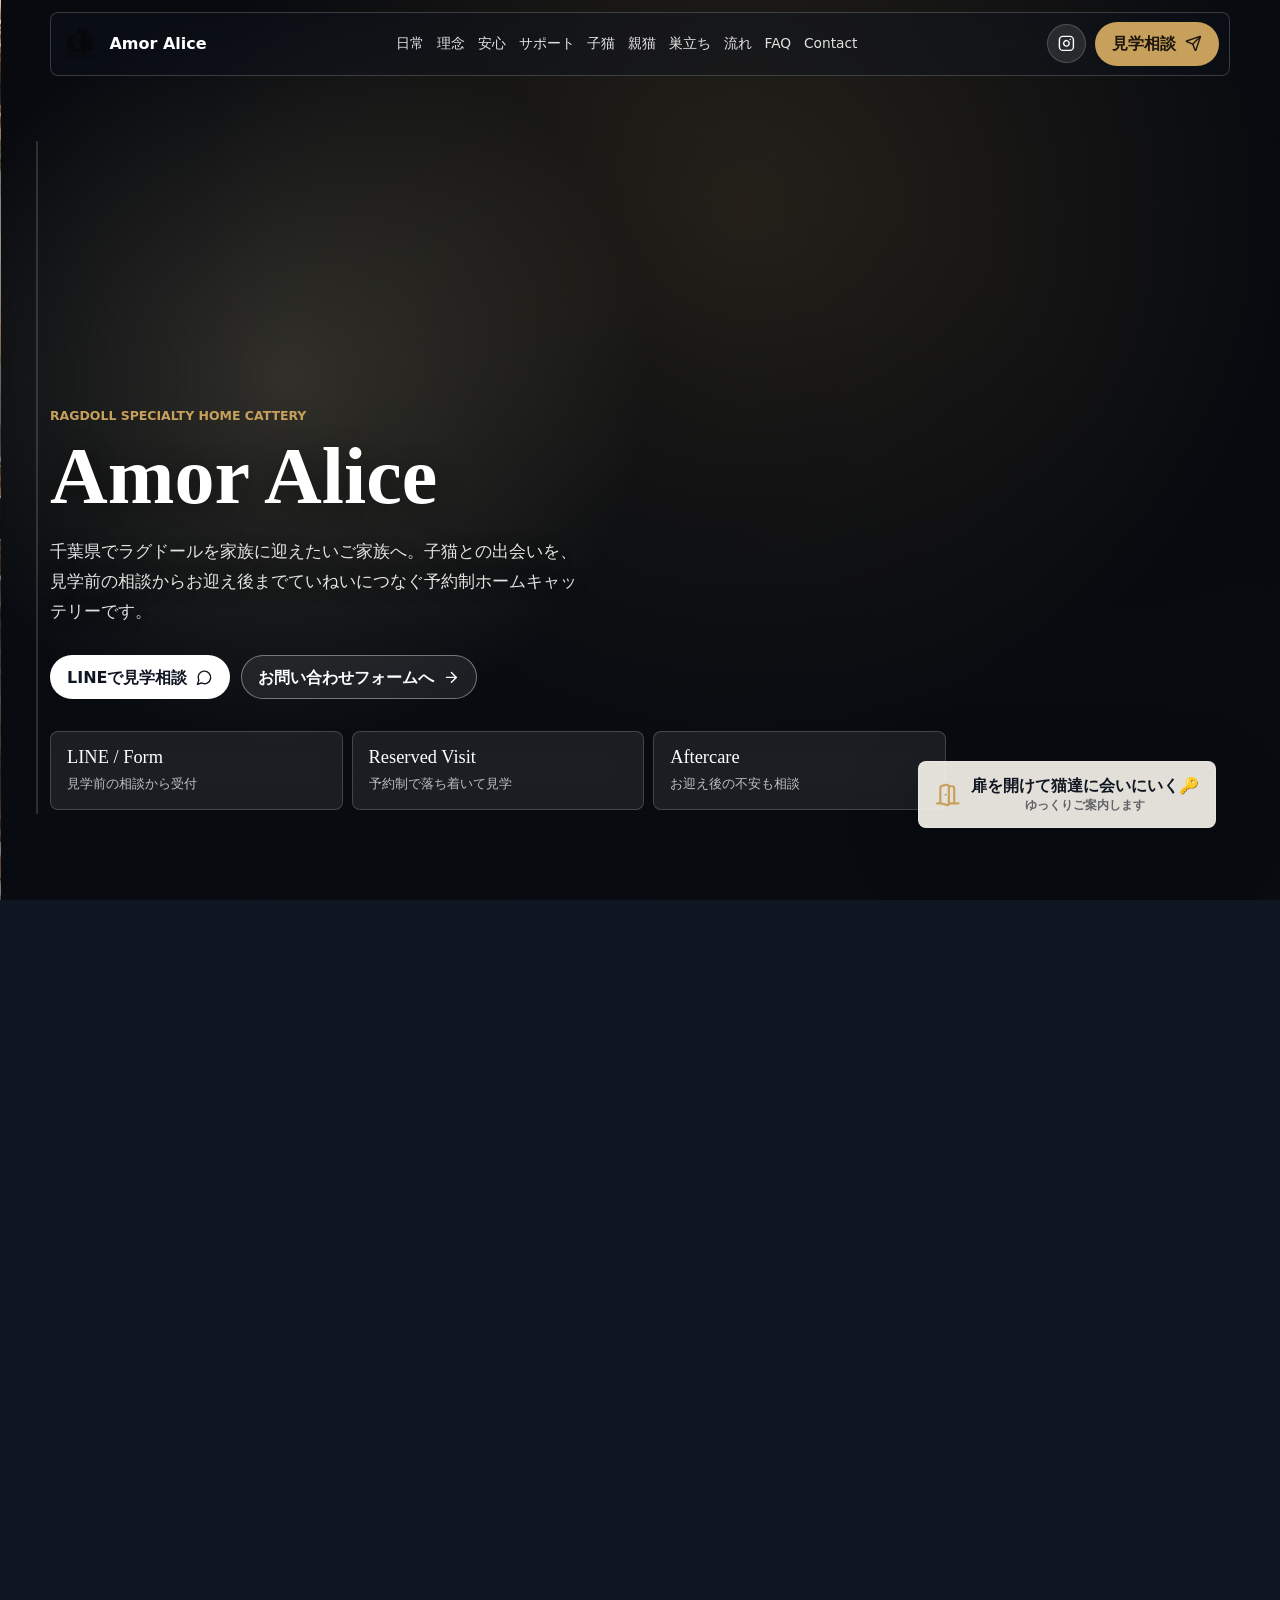
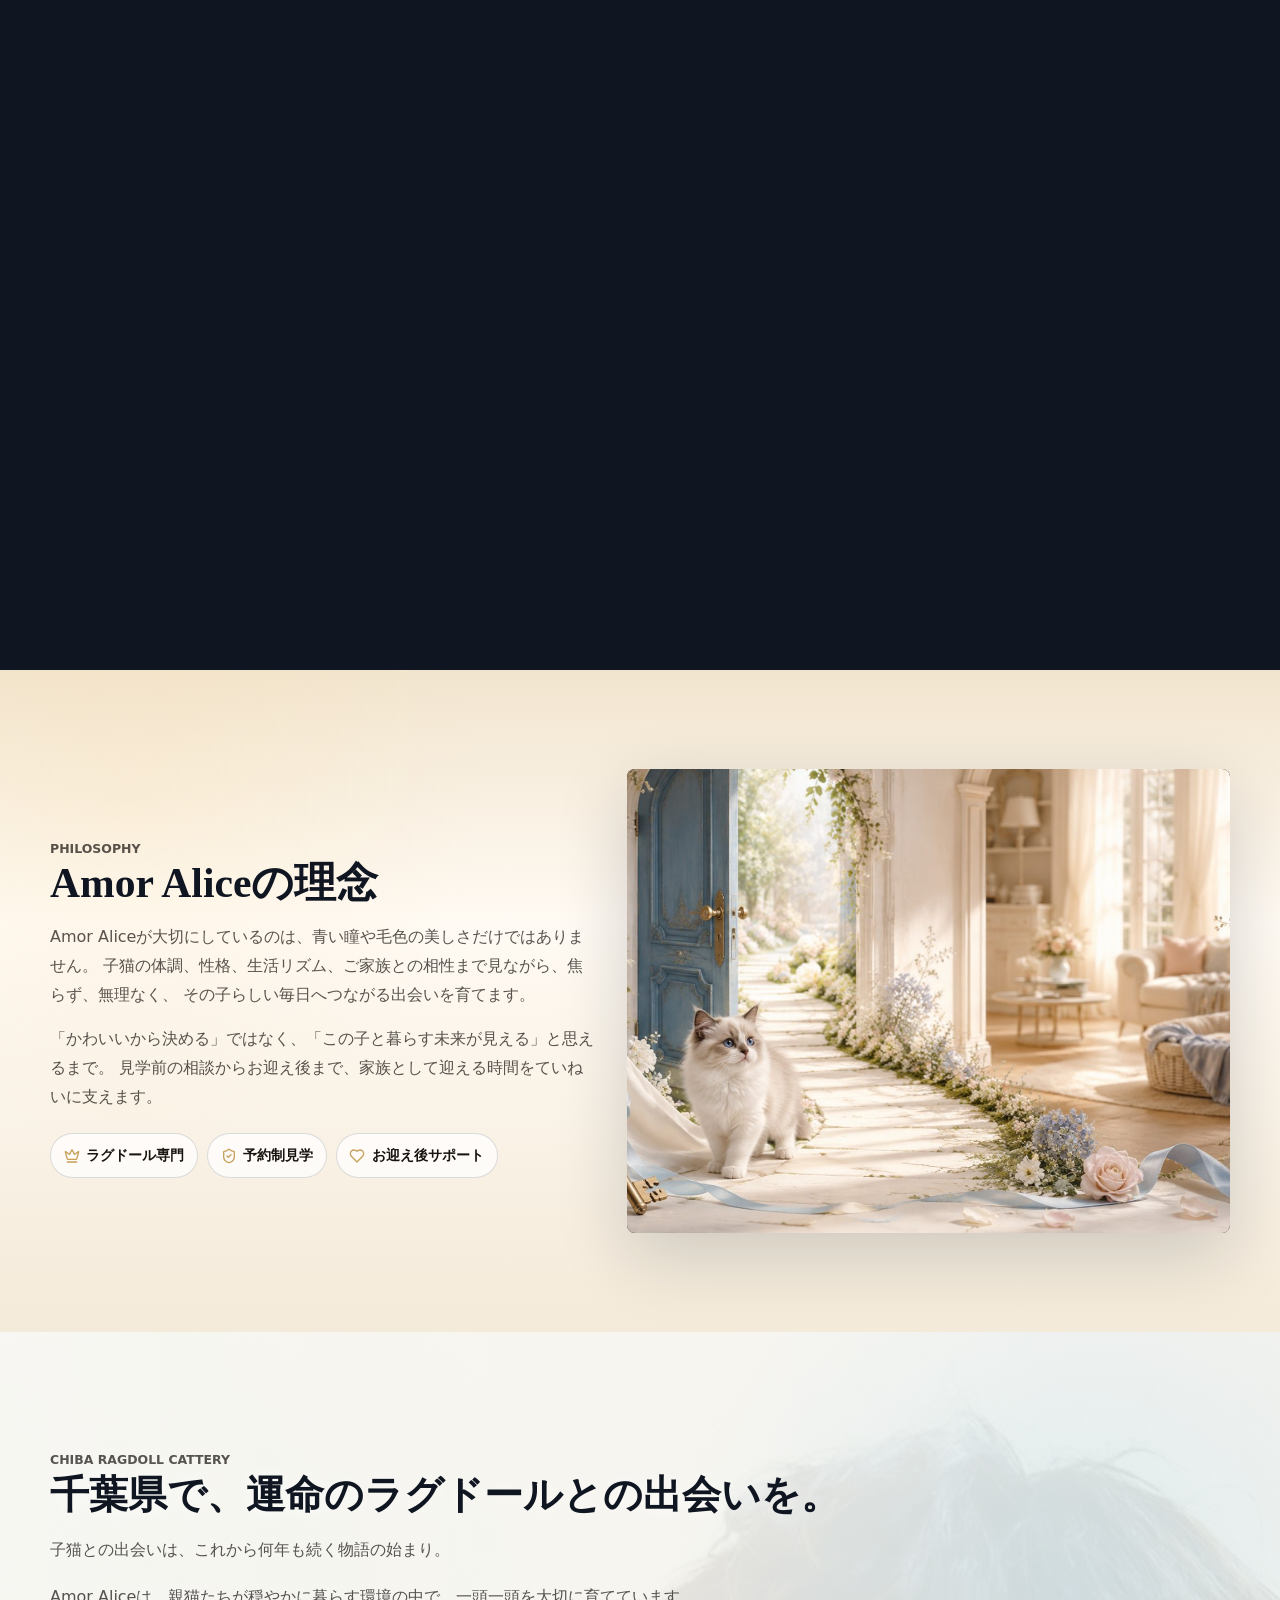
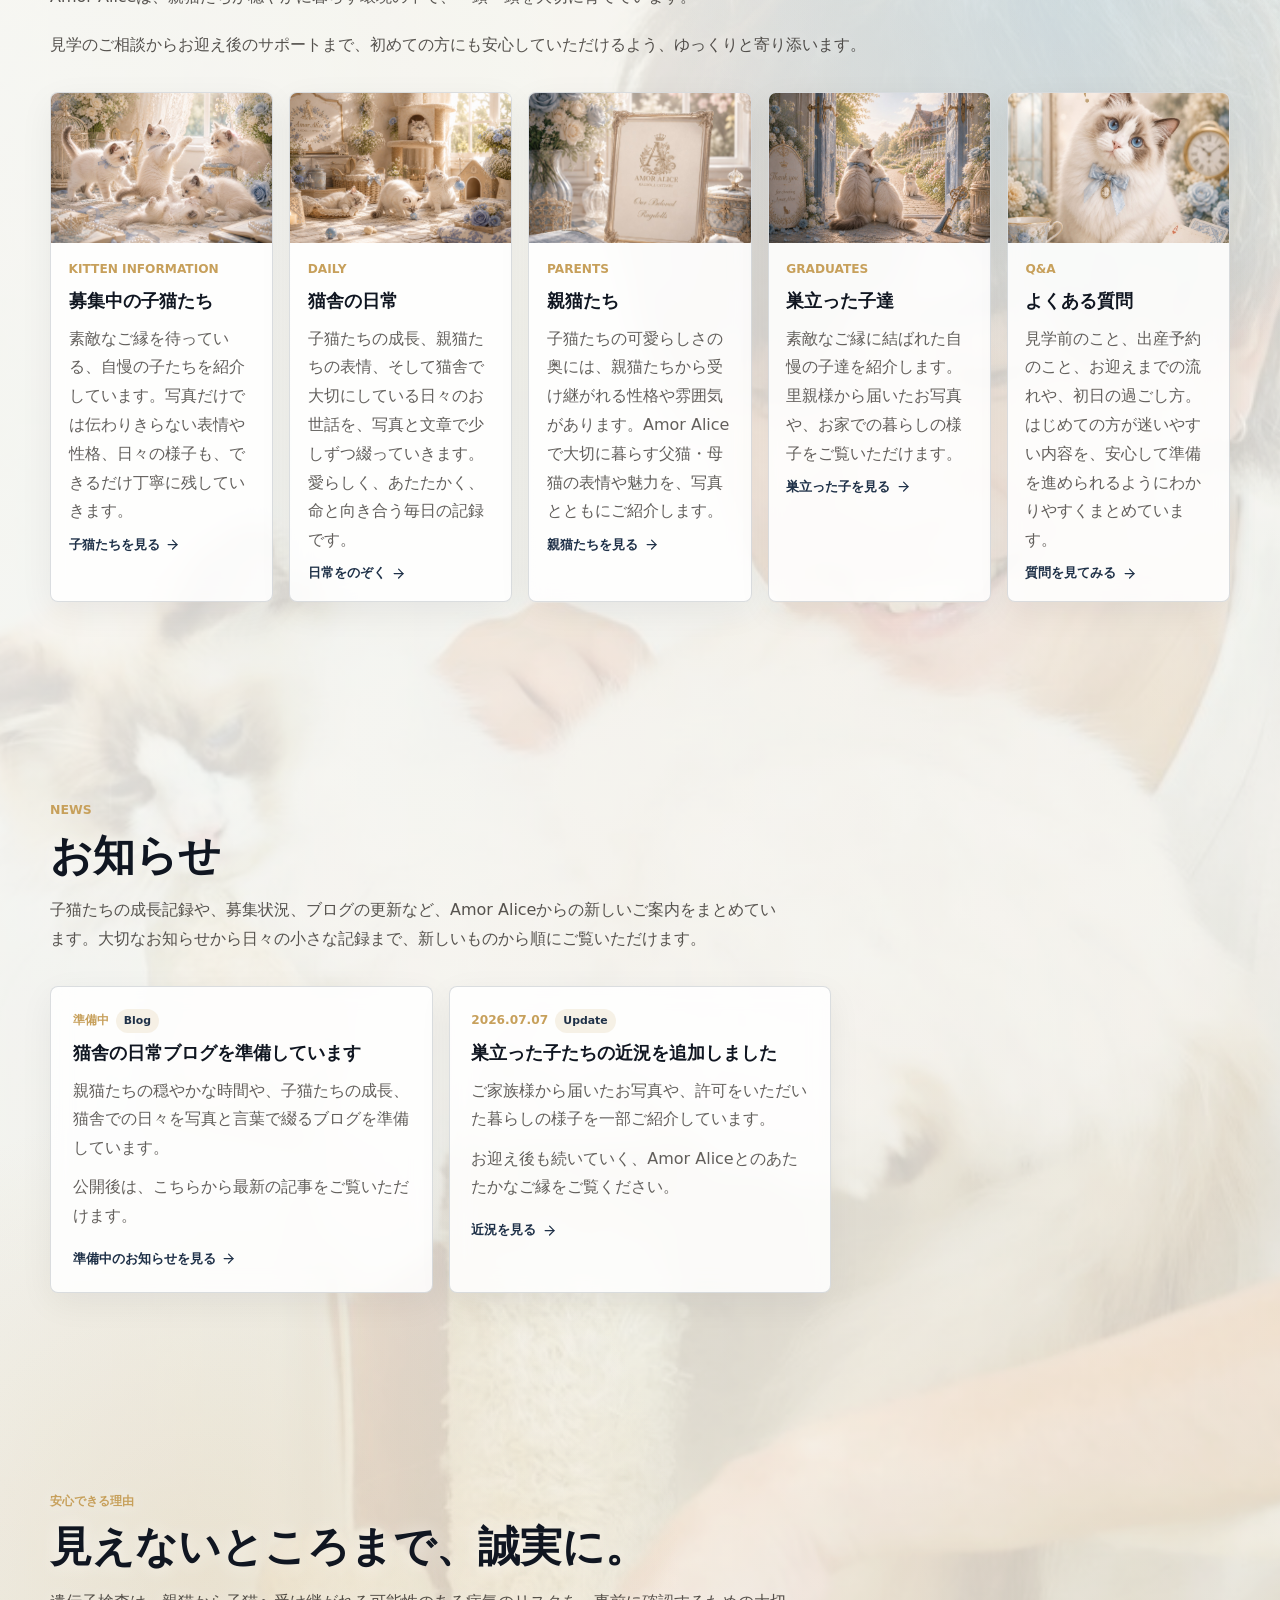
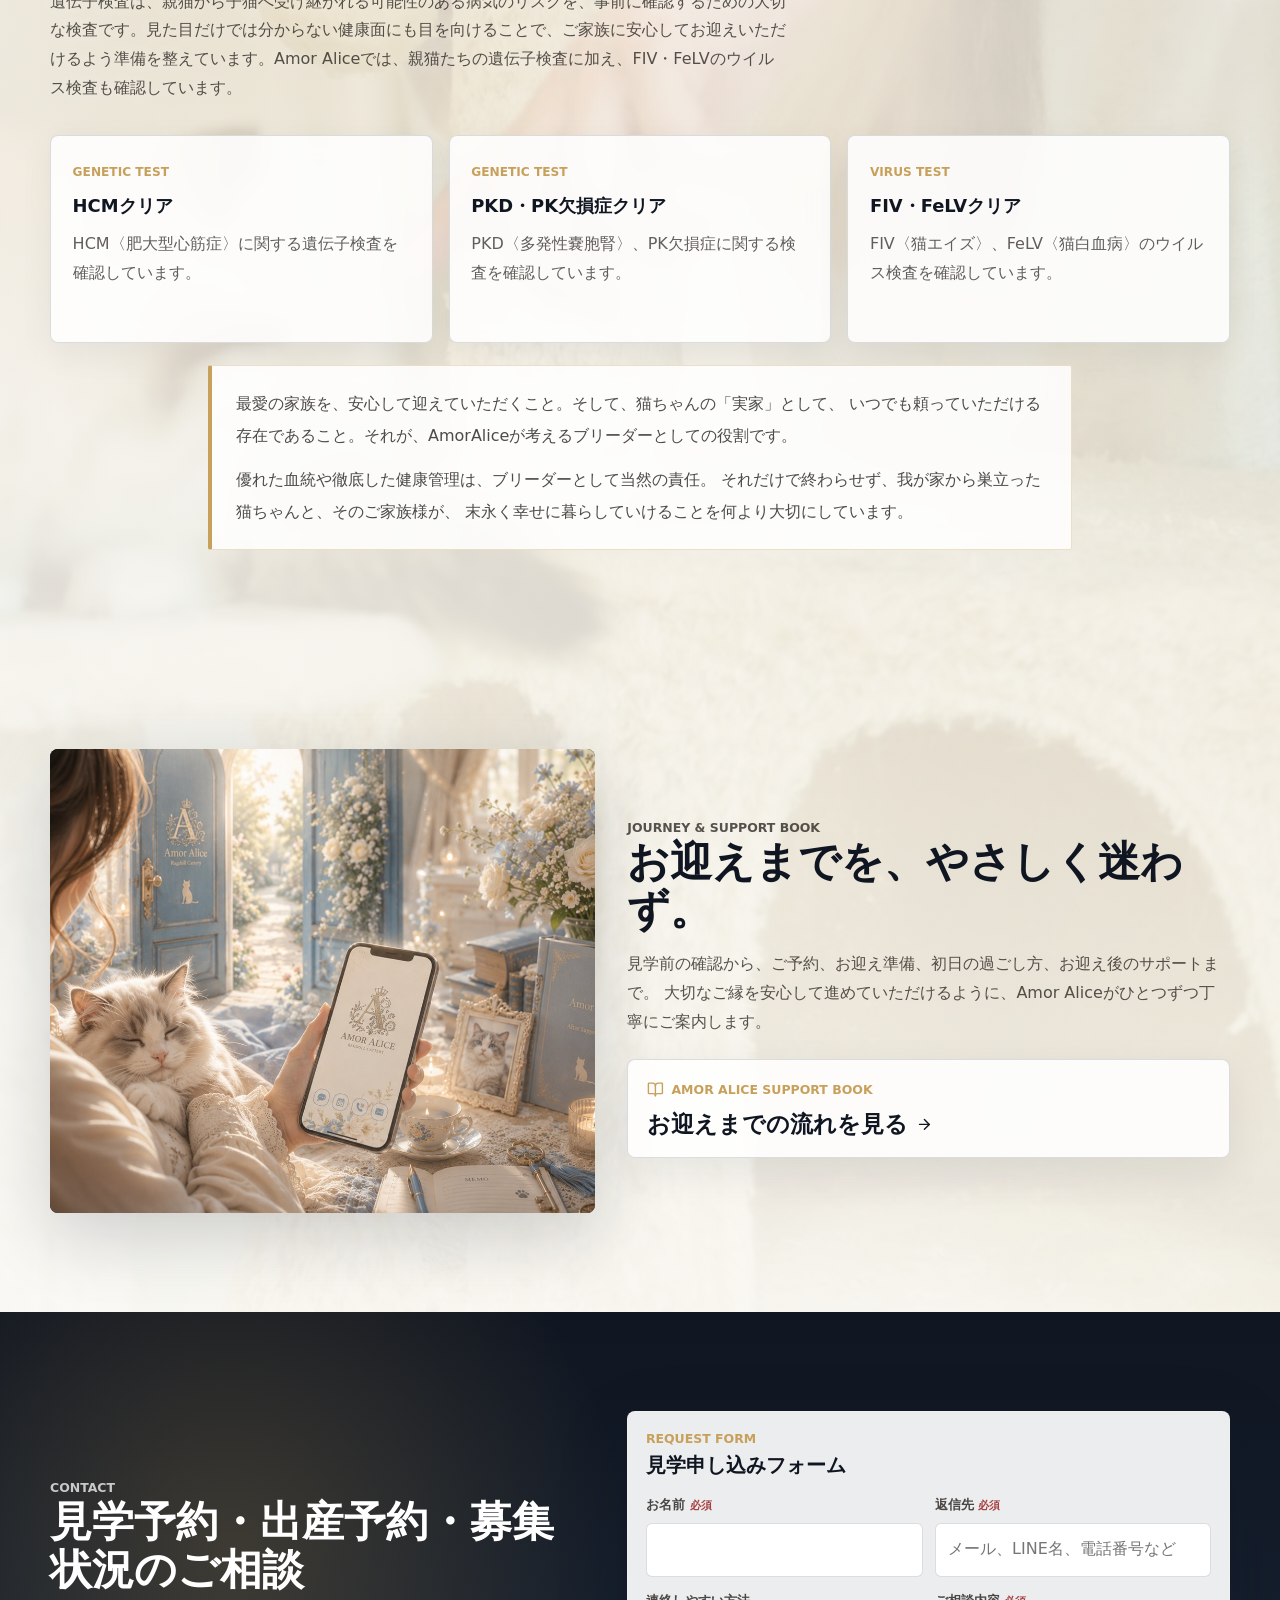
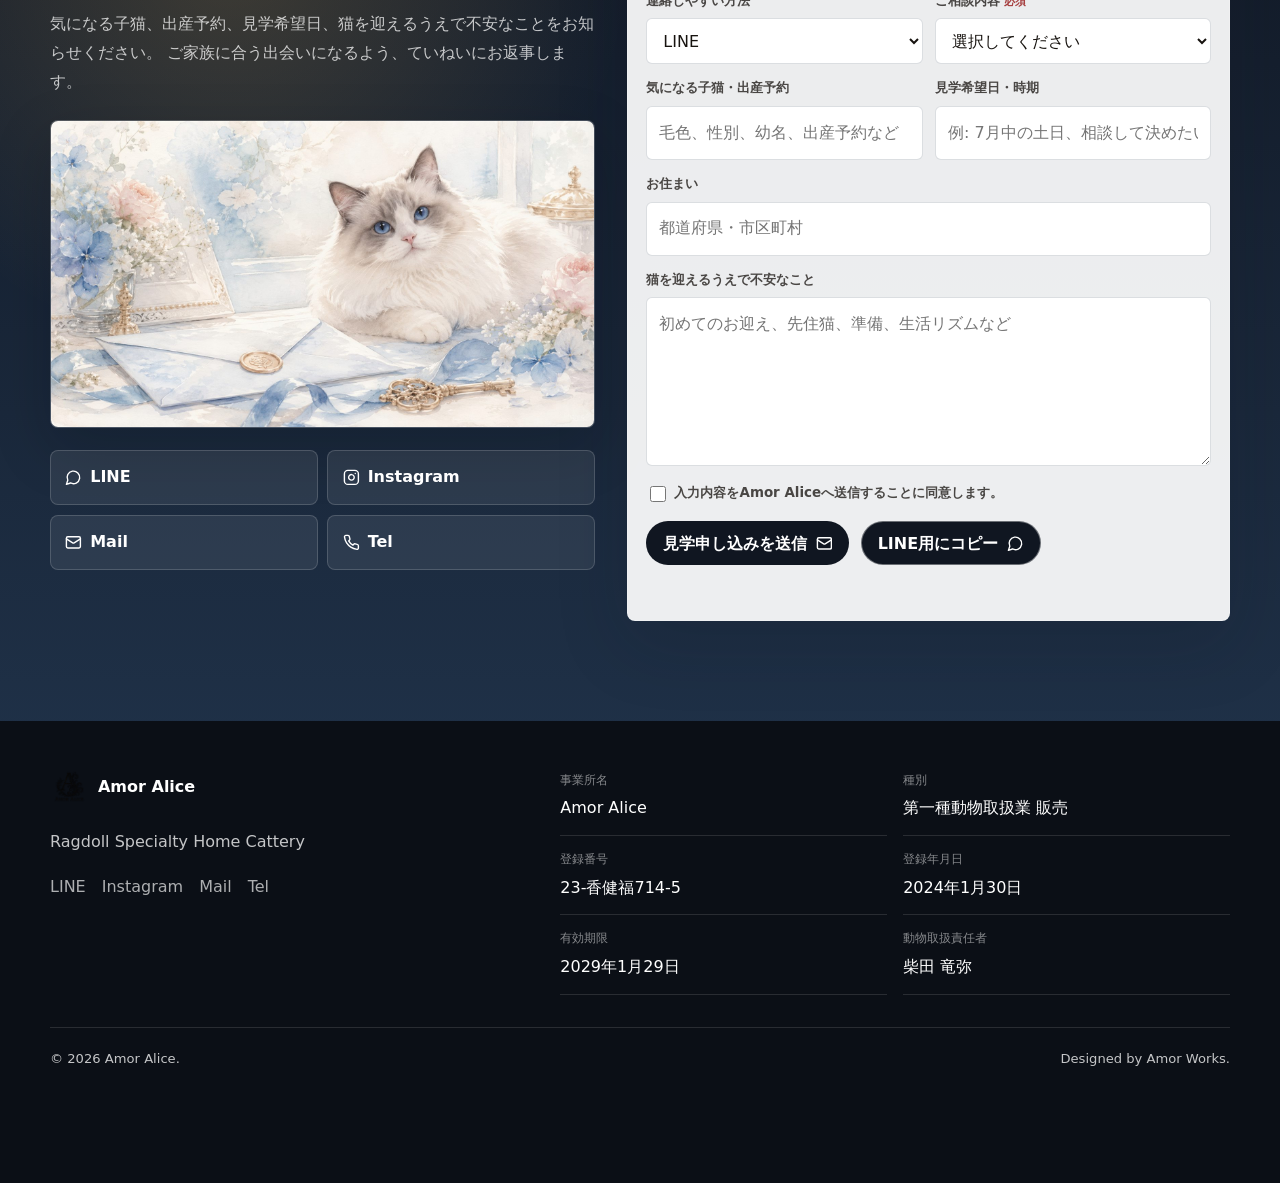
==== commit 45a0498f: "Remove hero storybook transition image" ====
--- a/index.html
+++ b/index.html
@@ -1 +1 @@
-<!DOCTYPE html><!--_GjbykUflyd2T3tl4tekJ--><html lang="ja"><head><meta charSet="utf-8"/><meta name="viewport" content="width=device-width, initial-scale=1"/><link rel="preload" as="image" href="assets/brand-logo.png"/><link rel="preload" as="image" href="assets/generated/intro-world.jpg"/><link rel="preload" as="image" href="assets/generated/kittens-page-ragdolls.jpg"/><link rel="preload" as="image" href="assets/daily-blog-room.jpg"/><link rel="preload" as="image" href="assets/generated/parents-page-ragdolls.jpg"/><link rel="preload" as="image" href="assets/generated/graduates-page-ragdolls.jpg"/><link rel="preload" as="image" href="assets/generated/faq-page-ragdoll.jpg"/><link rel="preload" as="image" href="assets/generated/after-support-guide.jpg"/><link rel="preload" as="image" href="assets/generated/contact-invitation.jpg"/><link rel="stylesheet" href="/_next/static/css/a8ce69b7dcb09d69.css" data-precedence="next"/><link rel="preload" as="script" fetchPriority="low" href="/_next/static/chunks/webpack-c042ca735a68d6ec.js"/><script src="/_next/static/chunks/4bd1b696-c023c6e3521b1417.js" async=""></script><script src="/_next/static/chunks/255-64e783496c90356a.js" async=""></script><script src="/_next/static/chunks/main-app-a47412eca1f92c4f.js" async=""></script><script src="/_next/static/chunks/c15bf2b0-52e8419f34af26ab.js" async=""></script><script src="/_next/static/chunks/880-e8b6edeed0bcaaa0.js" async=""></script><script src="/_next/static/chunks/738-bd56f7f6c30c74bd.js" async=""></script><script src="/_next/static/chunks/app/page-7b3cc9a4c6df1dbe.js" async=""></script><meta name="theme-color" content="#101621"/><title>Amor Alice｜千葉県のラグドール専門キャッテリー</title><meta name="description" content="Amor Aliceは、千葉県でラグドールを家族に迎えたいご家族へ、見学前の相談からお迎え後までていねいにつなぐ予約制ホームキャッテリーです。"/><meta name="application-name" content="Amor Alice"/><meta name="keywords" content="Amor Alice,ラグドール,ラグドール ブリーダー,千葉県 ラグドール,千葉県 ラグドール ブリーダー,ラグドール 子猫,キャッテリー,見学相談"/><meta name="creator" content="Amor Alice"/><meta name="publisher" content="Amor Alice"/><meta name="category" content="ラグドール専門キャッテリー"/><link rel="canonical" href="https://catteryamoralice-ragdoll.github.io/"/><meta property="og:title" content="Amor Alice｜千葉県のラグドール専門キャッテリー"/><meta property="og:description" content="Amor Aliceは、千葉県でラグドールを家族に迎えたいご家族へ、見学前の相談からお迎え後までていねいにつなぐ予約制ホームキャッテリーです。"/><meta property="og:url" content="https://catteryamoralice-ragdoll.github.io/"/><meta property="og:site_name" content="Amor Alice"/><meta property="og:locale" content="ja_JP"/><meta property="og:image" content="https://catteryamoralice-ragdoll.github.io/assets/hero-fantasy.jpg"/><meta property="og:image:width" content="1400"/><meta property="og:image:height" content="933"/><meta property="og:image:alt" content="Amor Aliceの世界観を表すラグドールのビジュアル"/><meta property="og:type" content="website"/><meta name="twitter:card" content="summary_large_image"/><meta name="twitter:title" content="Amor Alice｜千葉県のラグドール専門キャッテリー"/><meta name="twitter:description" content="Amor Aliceは、千葉県でラグドールを家族に迎えたいご家族へ、見学前の相談からお迎え後までていねいにつなぐ予約制ホームキャッテリーです。"/><meta name="twitter:image" content="https://catteryamoralice-ragdoll.github.io/assets/hero-fantasy.jpg"/><link rel="icon" href="/assets/favicon.png" type="image/png"/><link rel="apple-touch-icon" href="/assets/apple-touch-icon.png" type="image/png"/><script src="/_next/static/chunks/polyfills-42372ed130431b0a.js" noModule=""></script></head><body><div hidden=""><!--$--><!--/$--></div><script type="application/ld+json">[{"@context":"https://schema.org","@type":"WebSite","@id":"https://catteryamoralice-ragdoll.github.io/#website","name":"Amor Alice","alternateName":["Cattery Amor Alice","Amor Alice Ragdoll"],"url":"https://catteryamoralice-ragdoll.github.io/","inLanguage":"ja-JP","publisher":{"@id":"https://catteryamoralice-ragdoll.github.io/#localbusiness"}},{"@context":"https://schema.org","@type":"LocalBusiness","@id":"https://catteryamoralice-ragdoll.github.io/#localbusiness","name":"Amor Alice","alternateName":["Cattery Amor Alice","Amor Alice Ragdoll"],"url":"https://catteryamoralice-ragdoll.github.io/","logo":"https://catteryamoralice-ragdoll.github.io/assets/brand-logo.png","image":["https://catteryamoralice-ragdoll.github.io/assets/hero-fantasy.jpg","https://catteryamoralice-ragdoll.github.io/assets/generated/kittens-page-ragdolls.jpg","https://catteryamoralice-ragdoll.github.io/assets/generated/parents-page-ragdolls.jpg"],"description":"Amor Aliceは、千葉県でラグドールを家族に迎えたいご家族へ、見学前の相談からお迎え後までていねいにつなぐ予約制ホームキャッテリーです。","telephone":"+81-90-8742-6180","email":"cattery227.amor.alice@gmail.com","sameAs":["https://www.instagram.com/cattery_amor.alice/"],"address":{"@type":"PostalAddress","addressRegion":"千葉県","addressCountry":"JP"},"areaServed":[{"@type":"AdministrativeArea","name":"千葉県"},{"@type":"Country","name":"日本"}],"knowsAbout":["ラグドール","ラグドールの子猫","ラグドールの見学相談","子猫のお迎え準備","お迎え後サポート"],"makesOffer":[{"@type":"Offer","itemOffered":{"@type":"Service","name":"ラグドールの見学相談","description":"ラグドールの子猫を迎えたいご家族へ、募集状況や見学予約を案内します。"}},{"@type":"Offer","itemOffered":{"@type":"Service","name":"お迎え後サポート","description":"食事、トイレ、環境への慣れ方など、お迎え直後の不安を相談できます。"}}]},{"@context":"https://schema.org","@type":"WebPage","@id":"https://catteryamoralice-ragdoll.github.io/#webpage","url":"https://catteryamoralice-ragdoll.github.io/","name":"Amor Alice｜千葉県のラグドール専門キャッテリー","description":"Amor Aliceは、千葉県でラグドールを家族に迎えたいご家族へ、見学前の相談からお迎え後までていねいにつなぐ予約制ホームキャッテリーです。","inLanguage":"ja-JP","isPartOf":{"@id":"https://catteryamoralice-ragdoll.github.io/#website"},"publisher":{"@id":"https://catteryamoralice-ragdoll.github.io/#localbusiness"},"primaryImageOfPage":{"@type":"ImageObject","url":"https://catteryamoralice-ragdoll.github.io/assets/hero-fantasy.jpg"}},{"@context":"https://schema.org","@type":"BreadcrumbList","itemListElement":[{"@type":"ListItem","position":1,"name":"Amor Alice","item":"https://catteryamoralice-ragdoll.github.io/"}]}]</script><header class="site-header "><a class="brand" href="#top" aria-label="Amor Alice トップへ"><img src="assets/brand-logo.png" alt=""/><span>Amor Alice</span></a><nav class="desktop-nav" aria-label="メインナビゲーション"><a href="daily/">日常</a><a href="#about">理念</a><a href="#reason">安心</a><a href="#support">サポート</a><a href="kittens/">子猫</a><a href="parents/">親猫</a><a href="graduates/">巣立ち</a><a href="journey/">流れ</a><a href="faq/">FAQ</a><a href="#contact">Contact</a></nav><div class="header-actions"><a class="icon-link" href="https://www.instagram.com/cattery_amor.alice/" target="_blank" rel="noopener" aria-label="Instagram"><svg xmlns="http://www.w3.org/2000/svg" width="24" height="24" viewBox="0 0 24 24" fill="none" stroke="currentColor" stroke-width="2" stroke-linecap="round" stroke-linejoin="round" class="lucide lucide-instagram" aria-hidden="true"><rect width="20" height="20" x="2" y="2" rx="5" ry="5"></rect><path d="M16 11.37A4 4 0 1 1 12.63 8 4 4 0 0 1 16 11.37z"></path><line x1="17.5" x2="17.51" y1="6.5" y2="6.5"></line></svg></a><a class="header-cta" href="#contact">見学相談<svg xmlns="http://www.w3.org/2000/svg" width="24" height="24" viewBox="0 0 24 24" fill="none" stroke="currentColor" stroke-width="2" stroke-linecap="round" stroke-linejoin="round" class="lucide lucide-send" aria-hidden="true"><path d="M14.536 21.686a.5.5 0 0 0 .937-.024l6.5-19a.496.496 0 0 0-.635-.635l-19 6.5a.5.5 0 0 0-.024.937l7.93 3.18a2 2 0 0 1 1.112 1.11z"></path><path d="m21.854 2.147-10.94 10.939"></path></svg></a><button class="menu-button" type="button" aria-expanded="false" aria-controls="mobile-nav" aria-label="メニューを開く"><svg xmlns="http://www.w3.org/2000/svg" width="24" height="24" viewBox="0 0 24 24" fill="none" stroke="currentColor" stroke-width="2" stroke-linecap="round" stroke-linejoin="round" class="lucide lucide-menu" aria-hidden="true"><line x1="4" x2="20" y1="12" y2="12"></line><line x1="4" x2="20" y1="6" y2="6"></line><line x1="4" x2="20" y1="18" y2="18"></line></svg></button></div></header><div class="mobile-panel " id="mobile-nav"><a href="daily/">日常</a><a href="#about">理念</a><a href="#reason">安心</a><a href="#support">サポート</a><a href="kittens/">子猫</a><a href="parents/">親猫</a><a href="graduates/">巣立ち</a><a href="journey/">流れ</a><a href="faq/">FAQ</a><a href="#contact">Contact</a></div><nav class="mobile-contact-bar" aria-label="スマートフォン用の主要導線"><a href="https://lin.ee/4A4dqHU" target="_blank" rel="noopener"><svg xmlns="http://www.w3.org/2000/svg" width="24" height="24" viewBox="0 0 24 24" fill="none" stroke="currentColor" stroke-width="2" stroke-linecap="round" stroke-linejoin="round" class="lucide lucide-message-circle" aria-hidden="true"><path d="M7.9 20A9 9 0 1 0 4 16.1L2 22Z"></path></svg>LINE</a><a class="is-primary" href="#contact"><svg xmlns="http://www.w3.org/2000/svg" width="24" height="24" viewBox="0 0 24 24" fill="none" stroke="currentColor" stroke-width="2" stroke-linecap="round" stroke-linejoin="round" class="lucide lucide-calendar-days" aria-hidden="true"><path d="M8 2v4"></path><path d="M16 2v4"></path><rect width="18" height="18" x="3" y="4" rx="2"></rect><path d="M3 10h18"></path><path d="M8 14h.01"></path><path d="M12 14h.01"></path><path d="M16 14h.01"></path><path d="M8 18h.01"></path><path d="M12 18h.01"></path><path d="M16 18h.01"></path></svg>相談</a><a href="kittens/"><svg xmlns="http://www.w3.org/2000/svg" width="24" height="24" viewBox="0 0 24 24" fill="none" stroke="currentColor" stroke-width="2" stroke-linecap="round" stroke-linejoin="round" class="lucide lucide-baby" aria-hidden="true"><path d="M9 12h.01"></path><path d="M15 12h.01"></path><path d="M10 16c.5.3 1.2.5 2 .5s1.5-.2 2-.5"></path><path d="M19 6.3a9 9 0 0 1 1.8 3.9 2 2 0 0 1 0 3.6 9 9 0 0 1-17.6 0 2 2 0 0 1 0-3.6A9 9 0 0 1 12 3c2 0 3.5 1.1 3.5 2.5s-.9 2.5-2 2.5c-.8 0-1.5-.4-1.5-1"></path></svg>子猫</a></nav><main id="top"><section class="premium-hero" aria-labelledby="hero-title"><div class="hero-sticky-stage"><div class="hero-visual-stage" aria-hidden="true"><div class="hero-frame-layer"><canvas class="hero-frame-canvas" data-hero-frame-canvas="true"></canvas><div class="hero-frame-loader" data-hero-frame-loader="true"><span></span></div></div><div class="hero-storybook-layer" aria-hidden="true"></div><div class="hero-shade"></div></div><button class="hero-door-button" type="button"><svg xmlns="http://www.w3.org/2000/svg" width="24" height="24" viewBox="0 0 24 24" fill="none" stroke="currentColor" stroke-width="2" stroke-linecap="round" stroke-linejoin="round" class="lucide lucide-door-open" aria-hidden="true"><path d="M13 4h3a2 2 0 0 1 2 2v14"></path><path d="M2 20h3"></path><path d="M13 20h9"></path><path d="M10 12v.01"></path><path d="M13 4.562v16.157a1 1 0 0 1-1.242.97L5 20V5.562a2 2 0 0 1 1.515-1.94l4-1A2 2 0 0 1 13 4.561Z"></path></svg><span>扉を開けて猫達に会いにいく🔑</span><small>ゆっくりご案内します</small></button><div class="hero-copy-stage"><span class="hero-scroll-progress" aria-hidden="true"><span></span></span><div class="hero-content"><p class="eyebrow">Ragdoll Specialty Home Cattery</p><h1 id="hero-title">Amor Alice</h1><p class="hero-lede">千葉県でラグドールを家族に迎えたいご家族へ。子猫との出会いを、 見学前の相談からお迎え後までていねいにつなぐ予約制ホームキャッテリーです。</p><div class="hero-actions" aria-label="主要導線"><a class="button primary" href="https://lin.ee/4A4dqHU" target="_blank" rel="noopener">LINEで見学相談<svg xmlns="http://www.w3.org/2000/svg" width="24" height="24" viewBox="0 0 24 24" fill="none" stroke="currentColor" stroke-width="2" stroke-linecap="round" stroke-linejoin="round" class="lucide lucide-message-circle" aria-hidden="true"><path d="M7.9 20A9 9 0 1 0 4 16.1L2 22Z"></path></svg></a><a class="button secondary" href="#contact">お問い合わせフォームへ<svg xmlns="http://www.w3.org/2000/svg" width="24" height="24" viewBox="0 0 24 24" fill="none" stroke="currentColor" stroke-width="2" stroke-linecap="round" stroke-linejoin="round" class="lucide lucide-arrow-right" aria-hidden="true"><path d="M5 12h14"></path><path d="m12 5 7 7-7 7"></path></svg></a></div></div><div class="hero-signals" aria-label="Amor Aliceの特徴"><div class="hero-signal"><span>LINE / Form</span><small>見学前の相談から受付</small></div><div class="hero-signal"><span>Reserved Visit</span><small>予約制で落ち着いて見学</small></div><div class="hero-signal"><span>Aftercare</span><small>お迎え後の不安も相談</small></div></div></div></div></section><section class="section about-section" id="about"><div class="section-inner about-grid"><div class="about-copy" data-gsap="true"><p class="eyebrow">Philosophy</p><h2>Amor Aliceの理念</h2><p>Amor Aliceが大切にしているのは、青い瞳や毛色の美しさだけではありません。 子猫の体調、性格、生活リズム、ご家族との相性まで見ながら、焦らず、無理なく、 その子らしい毎日へつながる出会いを育てます。</p><p>「かわいいから決める」ではなく、「この子と暮らす未来が見える」と思えるまで。 見学前の相談からお迎え後まで、家族として迎える時間をていねいに支えます。</p><div class="trust-line"><span><svg xmlns="http://www.w3.org/2000/svg" width="24" height="24" viewBox="0 0 24 24" fill="none" stroke="currentColor" stroke-width="2" stroke-linecap="round" stroke-linejoin="round" class="lucide lucide-crown" aria-hidden="true"><path d="M11.562 3.266a.5.5 0 0 1 .876 0L15.39 8.87a1 1 0 0 0 1.516.294L21.183 5.5a.5.5 0 0 1 .798.519l-2.834 10.246a1 1 0 0 1-.956.734H5.81a1 1 0 0 1-.957-.734L2.02 6.02a.5.5 0 0 1 .798-.519l4.276 3.664a1 1 0 0 0 1.516-.294z"></path><path d="M5 21h14"></path></svg>ラグドール専門</span><span><svg xmlns="http://www.w3.org/2000/svg" width="24" height="24" viewBox="0 0 24 24" fill="none" stroke="currentColor" stroke-width="2" stroke-linecap="round" stroke-linejoin="round" class="lucide lucide-shield-check" aria-hidden="true"><path d="M20 13c0 5-3.5 7.5-7.66 8.95a1 1 0 0 1-.67-.01C7.5 20.5 4 18 4 13V6a1 1 0 0 1 1-1c2 0 4.5-1.2 6.24-2.72a1.17 1.17 0 0 1 1.52 0C14.51 3.81 17 5 19 5a1 1 0 0 1 1 1z"></path><path d="m9 12 2 2 4-4"></path></svg>予約制見学</span><span><svg xmlns="http://www.w3.org/2000/svg" width="24" height="24" viewBox="0 0 24 24" fill="none" stroke="currentColor" stroke-width="2" stroke-linecap="round" stroke-linejoin="round" class="lucide lucide-heart" aria-hidden="true"><path d="M19 14c1.49-1.46 3-3.21 3-5.5A5.5 5.5 0 0 0 16.5 3c-1.76 0-3 .5-4.5 2-1.5-1.5-2.74-2-4.5-2A5.5 5.5 0 0 0 2 8.5c0 2.3 1.5 4.05 3 5.5l7 7Z"></path></svg>お迎え後サポート</span></div></div><figure class="about-photo" data-gsap="true"><img src="assets/generated/intro-world.jpg" alt="Amor Aliceの世界観を表した青い扉" data-parallax="true"/></figure></div></section><div class="post-hero-world"><section class="section local-search-section" aria-labelledby="local-search-title"><div class="section-inner local-search-layout local-search-layout-with-cards"><div class="local-search-copy" data-gsap="true"><p class="eyebrow">CHIBA RAGDOLL CATTERY</p><h2 id="local-search-title">千葉県で、運命のラグドールとの出会いを。</h2><p>子猫との出会いは、これから何年も続く物語の始まり。</p><p>Amor Aliceは、親猫たちが穏やかに暮らす環境の中で、一頭一頭を大切に育てています。</p><p>見学のご相談からお迎え後のサポートまで、初めての方にも安心していただけるよう、ゆっくりと寄り添います。</p></div><div class="page-card-grid local-page-card-grid" data-stagger="true"><a class="page-card" href="kittens/" data-stagger-item="true"><img src="assets/generated/kittens-page-ragdolls.jpg" alt="Amor Aliceの子猫たち"/><span>Kitten Information</span><h3>募集中の子猫たち</h3><p>素敵なご縁を待っている、自慢の子たちを紹介しています。写真だけでは伝わりきらない表情や性格、日々の様子も、できるだけ丁寧に残していきます。</p><small>子猫たちを見る<svg xmlns="http://www.w3.org/2000/svg" width="24" height="24" viewBox="0 0 24 24" fill="none" stroke="currentColor" stroke-width="2" stroke-linecap="round" stroke-linejoin="round" class="lucide lucide-arrow-right" aria-hidden="true"><path d="M5 12h14"></path><path d="m12 5 7 7-7 7"></path></svg></small></a><a class="page-card" href="daily/" data-stagger-item="true"><img src="assets/daily-blog-room.jpg" alt="Amor Aliceの猫舎でラグドールたちが穏やかに過ごす様子"/><span>Daily</span><h3>猫舎の日常</h3><p>子猫たちの成長、親猫たちの表情、そして猫舎で大切にしている日々のお世話を、写真と文章で少しずつ綴っていきます。愛らしく、あたたかく、命と向き合う毎日の記録です。</p><small>日常をのぞく<svg xmlns="http://www.w3.org/2000/svg" width="24" height="24" viewBox="0 0 24 24" fill="none" stroke="currentColor" stroke-width="2" stroke-linecap="round" stroke-linejoin="round" class="lucide lucide-arrow-right" aria-hidden="true"><path d="M5 12h14"></path><path d="m12 5 7 7-7 7"></path></svg></small></a><a class="page-card" href="parents/" data-stagger-item="true"><img src="assets/generated/parents-page-ragdolls.jpg" alt="Amor Aliceで暮らすラグドールの親猫たち"/><span>Parents</span><h3>親猫たち</h3><p>子猫たちの可愛らしさの奥には、親猫たちから受け継がれる性格や雰囲気があります。Amor Aliceで大切に暮らす父猫・母猫の表情や魅力を、写真とともにご紹介します。</p><small>親猫たちを見る<svg xmlns="http://www.w3.org/2000/svg" width="24" height="24" viewBox="0 0 24 24" fill="none" stroke="currentColor" stroke-width="2" stroke-linecap="round" stroke-linejoin="round" class="lucide lucide-arrow-right" aria-hidden="true"><path d="M5 12h14"></path><path d="m12 5 7 7-7 7"></path></svg></small></a><a class="page-card" href="graduates/" data-stagger-item="true"><img src="assets/generated/graduates-page-ragdolls.jpg" alt="Amor Aliceから巣立ったラグドールの子たち"/><span>Graduates</span><h3>巣立った子達</h3><p>素敵なご縁に結ばれた自慢の子達を紹介します。里親様から届いたお写真や、お家での暮らしの様子をご覧いただけます。</p><small>巣立った子を見る<svg xmlns="http://www.w3.org/2000/svg" width="24" height="24" viewBox="0 0 24 24" fill="none" stroke="currentColor" stroke-width="2" stroke-linecap="round" stroke-linejoin="round" class="lucide lucide-arrow-right" aria-hidden="true"><path d="M5 12h14"></path><path d="m12 5 7 7-7 7"></path></svg></small></a><a class="page-card" href="faq/" data-stagger-item="true"><img src="assets/generated/faq-page-ragdoll.jpg" alt="ラグドールのお迎え前によくある質問を表す写真"/><span>Q&amp;A</span><h3>よくある質問</h3><p>見学前のこと、出産予約のこと、お迎えまでの流れや、初日の過ごし方。はじめての方が迷いやすい内容を、安心して準備を進められるようにわかりやすくまとめています。</p><small>質問を見てみる<svg xmlns="http://www.w3.org/2000/svg" width="24" height="24" viewBox="0 0 24 24" fill="none" stroke="currentColor" stroke-width="2" stroke-linecap="round" stroke-linejoin="round" class="lucide lucide-arrow-right" aria-hidden="true"><path d="M5 12h14"></path><path d="m12 5 7 7-7 7"></path></svg></small></a></div></div></section><section class="section news-section" id="news" aria-labelledby="news-title"><div class="section-inner"><div class="section-heading" data-gsap="true"><p class="eyebrow">News</p><h2>お知らせ</h2><p>子猫たちの成長記録や、募集状況、ブログの更新など、Amor Aliceからの新しいご案内をまとめています。大切なお知らせから日々の小さな記録まで、新しいものから順にご覧いただけます。</p></div><div class="news-grid" data-stagger="true"><a class="news-card" href="daily/" data-stagger-item="true"><div class="news-meta"><time>準備中</time><span>Blog</span></div><h3>猫舎の日常ブログを準備しています</h3><p>親猫たちの穏やかな時間や、子猫たちの成長、猫舎での日々を写真と言葉で綴るブログを準備しています。</p><p>公開後は、こちらから最新の記事をご覧いただけます。</p><small>準備中のお知らせを見る<svg xmlns="http://www.w3.org/2000/svg" width="24" height="24" viewBox="0 0 24 24" fill="none" stroke="currentColor" stroke-width="2" stroke-linecap="round" stroke-linejoin="round" class="lucide lucide-arrow-right" aria-hidden="true"><path d="M5 12h14"></path><path d="m12 5 7 7-7 7"></path></svg></small></a><a class="news-card" href="graduates/" data-stagger-item="true"><div class="news-meta"><time>2026.07.07</time><span>Update</span></div><h3>巣立った子たちの近況を追加しました</h3><p>ご家族様から届いたお写真や、許可をいただいた暮らしの様子を一部ご紹介しています。</p><p>お迎え後も続いていく、Amor Aliceとのあたたかなご縁をご覧ください。</p><small>近況を見る<svg xmlns="http://www.w3.org/2000/svg" width="24" height="24" viewBox="0 0 24 24" fill="none" stroke="currentColor" stroke-width="2" stroke-linecap="round" stroke-linejoin="round" class="lucide lucide-arrow-right" aria-hidden="true"><path d="M5 12h14"></path><path d="m12 5 7 7-7 7"></path></svg></small></a></div></div></section><section class="section reason-section" id="reason"><div class="section-inner"><div class="section-heading" data-gsap="true"><p class="eyebrow">安心できる理由</p><h2>見えないところまで、誠実に。</h2><p>遺伝子検査は、親猫から子猫へ受け継がれる可能性のある病気のリスクを、事前に確認するための大切な検査です。見た目だけでは分からない健康面にも目を向けることで、ご家族に安心してお迎えいただけるよう準備を整えています。Amor Aliceでは、親猫たちの遺伝子検査に加え、FIV・FeLVのウイルス検査も確認しています。</p></div><div class="reason-grid" data-stagger="true"><article class="reason-card" data-stagger-item="true"><span>GENETIC TEST</span><h3>HCMクリア</h3><p>HCM〈肥大型心筋症〉に関する遺伝子検査を確認しています。</p></article><article class="reason-card" data-stagger-item="true"><span>GENETIC TEST</span><h3>PKD・PK欠損症クリア</h3><p>PKD〈多発性嚢胞腎〉、PK欠損症に関する検査を確認しています。</p></article><article class="reason-card" data-stagger-item="true"><span>VIRUS TEST</span><h3>FIV・FeLVクリア</h3><p>FIV〈猫エイズ〉、FeLV〈猫白血病〉のウイルス検査を確認しています。</p></article></div><div class="reason-closing" data-gsap="true"><p>最愛の家族を、安心して迎えていただくこと。そして、猫ちゃんの「実家」として、 いつでも頼っていただける存在であること。それが、AmorAliceが考えるブリーダーとしての役割です。</p><p>優れた血統や徹底した健康管理は、ブリーダーとして当然の責任。 それだけで終わらせず、我が家から巣立った猫ちゃんと、そのご家族様が、 末永く幸せに暮らしていけることを何より大切にしています。</p></div></div></section><section class="section support-section" id="support"><div class="section-inner support-layout"><figure class="feature-photo" data-gsap="true"><img src="assets/generated/after-support-guide.jpg" alt="Amor Aliceのお迎え後サポートをイメージした相談シーン"/></figure><div class="support-copy" data-gsap="true"><p class="eyebrow">Journey &amp; Support Book</p><h2>お迎えまでを、やさしく迷わず。</h2><p>見学前の確認から、ご予約、お迎え準備、初日の過ごし方、お迎え後のサポートまで。 大切なご縁を安心して進めていただけるように、Amor Aliceがひとつずつ丁寧にご案内します。</p><a class="journey-support-link" href="journey/"><span><svg xmlns="http://www.w3.org/2000/svg" width="24" height="24" viewBox="0 0 24 24" fill="none" stroke="currentColor" stroke-width="2" stroke-linecap="round" stroke-linejoin="round" class="lucide lucide-book-open" aria-hidden="true"><path d="M12 7v14"></path><path d="M3 18a1 1 0 0 1-1-1V4a1 1 0 0 1 1-1h5a4 4 0 0 1 4 4 4 4 0 0 1 4-4h5a1 1 0 0 1 1 1v13a1 1 0 0 1-1 1h-6a3 3 0 0 0-3 3 3 3 0 0 0-3-3z"></path></svg>AMOR ALICE SUPPORT BOOK</span><strong>お迎えまでの流れを見る<svg xmlns="http://www.w3.org/2000/svg" width="24" height="24" viewBox="0 0 24 24" fill="none" stroke="currentColor" stroke-width="2" stroke-linecap="round" stroke-linejoin="round" class="lucide lucide-arrow-right" aria-hidden="true"><path d="M5 12h14"></path><path d="m12 5 7 7-7 7"></path></svg></strong></a></div></div></section></div><section class="section contact-section" id="contact"><div class="section-inner contact-layout"><div class="contact-copy" data-gsap="true"><p class="eyebrow">Contact</p><h2>見学予約・出産予約・募集状況のご相談</h2><p>気になる子猫、出産予約、見学希望日、猫を迎えるうえで不安なことをお知らせください。 ご家族に合う出会いになるよう、ていねいにお返事します。</p><figure class="contact-visual"><img src="assets/generated/contact-invitation.jpg" alt="Amor Aliceへの相談をイメージした手紙とラグドール"/></figure><div class="contact-methods" aria-label="連絡方法"><a href="https://lin.ee/4A4dqHU" target="_blank" rel="noopener"><svg xmlns="http://www.w3.org/2000/svg" width="24" height="24" viewBox="0 0 24 24" fill="none" stroke="currentColor" stroke-width="2" stroke-linecap="round" stroke-linejoin="round" class="lucide lucide-message-circle" aria-hidden="true"><path d="M7.9 20A9 9 0 1 0 4 16.1L2 22Z"></path></svg>LINE</a><a href="https://www.instagram.com/cattery_amor.alice/" target="_blank" rel="noopener"><svg xmlns="http://www.w3.org/2000/svg" width="24" height="24" viewBox="0 0 24 24" fill="none" stroke="currentColor" stroke-width="2" stroke-linecap="round" stroke-linejoin="round" class="lucide lucide-instagram" aria-hidden="true"><rect width="20" height="20" x="2" y="2" rx="5" ry="5"></rect><path d="M16 11.37A4 4 0 1 1 12.63 8 4 4 0 0 1 16 11.37z"></path><line x1="17.5" x2="17.51" y1="6.5" y2="6.5"></line></svg>Instagram</a><a href="mailto:cattery227.amor.alice@gmail.com"><svg xmlns="http://www.w3.org/2000/svg" width="24" height="24" viewBox="0 0 24 24" fill="none" stroke="currentColor" stroke-width="2" stroke-linecap="round" stroke-linejoin="round" class="lucide lucide-mail" aria-hidden="true"><rect width="20" height="16" x="2" y="4" rx="2"></rect><path d="m22 7-8.97 5.7a1.94 1.94 0 0 1-2.06 0L2 7"></path></svg>Mail</a><a href="tel:09087426180"><svg xmlns="http://www.w3.org/2000/svg" width="24" height="24" viewBox="0 0 24 24" fill="none" stroke="currentColor" stroke-width="2" stroke-linecap="round" stroke-linejoin="round" class="lucide lucide-phone" aria-hidden="true"><path d="M22 16.92v3a2 2 0 0 1-2.18 2 19.79 19.79 0 0 1-8.63-3.07 19.5 19.5 0 0 1-6-6 19.79 19.79 0 0 1-3.07-8.67A2 2 0 0 1 4.11 2h3a2 2 0 0 1 2 1.72 12.84 12.84 0 0 0 .7 2.81 2 2 0 0 1-.45 2.11L8.09 9.91a16 16 0 0 0 6 6l1.27-1.27a2 2 0 0 1 2.11-.45 12.84 12.84 0 0 0 2.81.7A2 2 0 0 1 22 16.92z"></path></svg>Tel</a></div></div><form class="visit-form" data-visit-form="true" data-form-endpoint="https://formsubmit.co/ajax/cattery227.amor.alice@gmail.com" data-gsap="true" method="post"><input type="hidden" name="_subject" value="Amor Alice 見学申し込み"/><input type="hidden" name="_template" value="table"/><input type="text" class="form-honey" tabindex="-1" autoComplete="off" aria-hidden="true" name="_honey"/><div class="form-title-block"><p class="eyebrow">Request Form</p><h3>見学申し込みフォーム</h3></div><div class="form-grid"><label><span>お名前 <small>必須</small></span><input type="text" autoComplete="name" required="" name="name"/></label><label><span>返信先 <small>必須</small></span><input type="text" autoComplete="email" placeholder="メール、LINE名、電話番号など" required="" name="contactDetail"/></label><label><span>連絡しやすい方法</span><select name="preferredContact"><option value="LINE" selected="">LINE</option><option value="メール">メール</option><option value="電話">電話</option><option value="Instagram">Instagram</option><option value="どれでも大丈夫">どれでも大丈夫</option></select></label><label><span>ご相談内容 <small>必須</small></span><select name="requestType" required=""><option value="" disabled="" selected="">選択してください</option><option value="募集状況の確認">募集状況の確認</option><option value="子猫の見学">子猫の見学</option><option value="出産予約">出産予約</option><option value="お迎え前の相談">お迎え前の相談</option><option value="その他">その他</option></select></label><label><span>気になる子猫・出産予約</span><input type="text" placeholder="毛色、性別、幼名、出産予約など" name="interest"/></label><label><span>見学希望日・時期</span><input type="text" placeholder="例: 7月中の土日、相談して決めたい" name="visitTiming"/></label><label class="form-wide"><span>お住まい</span><input type="text" autoComplete="address-level1" placeholder="都道府県・市区町村" name="area"/></label><label class="form-wide"><span>猫を迎えるうえで不安なこと</span><textarea name="message" rows="5" placeholder="初めてのお迎え、先住猫、準備、生活リズムなど"></textarea></label></div><label class="form-consent"><input type="checkbox" required="" name="consent"/><span>入力内容をAmor Aliceへ送信することに同意します。</span></label><div class="form-actions"><button class="button primary ink" type="submit">見学申し込みを送信<svg xmlns="http://www.w3.org/2000/svg" width="24" height="24" viewBox="0 0 24 24" fill="none" stroke="currentColor" stroke-width="2" stroke-linecap="round" stroke-linejoin="round" class="lucide lucide-mail" aria-hidden="true"><rect width="20" height="16" x="2" y="4" rx="2"></rect><path d="m22 7-8.97 5.7a1.94 1.94 0 0 1-2.06 0L2 7"></path></svg></button><button class="button secondary ink" type="button">LINE用にコピー<svg xmlns="http://www.w3.org/2000/svg" width="24" height="24" viewBox="0 0 24 24" fill="none" stroke="currentColor" stroke-width="2" stroke-linecap="round" stroke-linejoin="round" class="lucide lucide-message-circle" aria-hidden="true"><path d="M7.9 20A9 9 0 1 0 4 16.1L2 22Z"></path></svg></button></div><p class="form-status" aria-live="polite"></p></form></div></section></main><footer class="site-footer"><div class="footer-inner"><div class="footer-brand-block"><a class="brand footer-brand" href="#top"><img src="assets/brand-logo.png" alt=""/><span>Amor Alice</span></a><p>Ragdoll Specialty Home Cattery</p><div class="footer-links"><a href="https://lin.ee/4A4dqHU" target="_blank" rel="noopener">LINE</a><a href="https://www.instagram.com/cattery_amor.alice/" target="_blank" rel="noopener">Instagram</a><a href="mailto:cattery227.amor.alice@gmail.com">Mail</a><a href="tel:09087426180">Tel</a></div></div><dl class="legal-list"><div><dt>事業所名</dt><dd>Amor Alice</dd></div><div><dt>種別</dt><dd>第一種動物取扱業 販売</dd></div><div><dt>登録番号</dt><dd>23-香健福714-5</dd></div><div><dt>登録年月日</dt><dd>2024年1月30日</dd></div><div><dt>有効期限</dt><dd>2029年1月29日</dd></div><div><dt>動物取扱責任者</dt><dd>柴田 竜弥</dd></div></dl></div><div class="footer-bottom"><p>© <!-- -->2026<!-- --> Amor Alice.</p><p>Designed by Amor Works.</p></div></footer><!--$--><!--/$--><script src="/_next/static/chunks/webpack-c042ca735a68d6ec.js" id="_R_" async=""></script><script>(self.__next_f=self.__next_f||[]).push([0])</script><script>self.__next_f.push([1,"1:\"$Sreact.fragment\"\n2:I[9766,[],\"\"]\n3:I[8924,[],\"\"]\n8:I[7150,[],\"\"]\n:HL[\"/_next/static/css/a8ce69b7dcb09d69.css\",\"style\"]\n4:Tb93,"])</script><script>self.__next_f.push([1,"[{\"@context\":\"https://schema.org\",\"@type\":\"WebSite\",\"@id\":\"https://catteryamoralice-ragdoll.github.io/#website\",\"name\":\"Amor Alice\",\"alternateName\":[\"Cattery Amor Alice\",\"Amor Alice Ragdoll\"],\"url\":\"https://catteryamoralice-ragdoll.github.io/\",\"inLanguage\":\"ja-JP\",\"publisher\":{\"@id\":\"https://catteryamoralice-ragdoll.github.io/#localbusiness\"}},{\"@context\":\"https://schema.org\",\"@type\":\"LocalBusiness\",\"@id\":\"https://catteryamoralice-ragdoll.github.io/#localbusiness\",\"name\":\"Amor Alice\",\"alternateName\":[\"Cattery Amor Alice\",\"Amor Alice Ragdoll\"],\"url\":\"https://catteryamoralice-ragdoll.github.io/\",\"logo\":\"https://catteryamoralice-ragdoll.github.io/assets/brand-logo.png\",\"image\":[\"https://catteryamoralice-ragdoll.github.io/assets/hero-fantasy.jpg\",\"https://catteryamoralice-ragdoll.github.io/assets/generated/kittens-page-ragdolls.jpg\",\"https://catteryamoralice-ragdoll.github.io/assets/generated/parents-page-ragdolls.jpg\"],\"description\":\"Amor Aliceは、千葉県でラグドールを家族に迎えたいご家族へ、見学前の相談からお迎え後までていねいにつなぐ予約制ホームキャッテリーです。\",\"telephone\":\"+81-90-8742-6180\",\"email\":\"cattery227.amor.alice@gmail.com\",\"sameAs\":[\"https://www.instagram.com/cattery_amor.alice/\"],\"address\":{\"@type\":\"PostalAddress\",\"addressRegion\":\"千葉県\",\"addressCountry\":\"JP\"},\"areaServed\":[{\"@type\":\"AdministrativeArea\",\"name\":\"千葉県\"},{\"@type\":\"Country\",\"name\":\"日本\"}],\"knowsAbout\":[\"ラグドール\",\"ラグドールの子猫\",\"ラグドールの見学相談\",\"子猫のお迎え準備\",\"お迎え後サポート\"],\"makesOffer\":[{\"@type\":\"Offer\",\"itemOffered\":{\"@type\":\"Service\",\"name\":\"ラグドールの見学相談\",\"description\":\"ラグドールの子猫を迎えたいご家族へ、募集状況や見学予約を案内します。\"}},{\"@type\":\"Offer\",\"itemOffered\":{\"@type\":\"Service\",\"name\":\"お迎え後サポート\",\"description\":\"食事、トイレ、環境への慣れ方など、お迎え直後の不安を相談できます。\"}}]},{\"@context\":\"https://schema.org\",\"@type\":\"WebPage\",\"@id\":\"https://catteryamoralice-ragdoll.github.io/#webpage\",\"url\":\"https://catteryamoralice-ragdoll.github.io/\",\"name\":\"Amor Alice｜千葉県のラグドール専門キャッテリー\",\"description\":\"Amor Aliceは、千葉県でラグドールを家族に迎えたいご家族へ、見学前の相談からお迎え後までていねいにつなぐ予約制ホームキャッテリーです。\",\"inLanguage\":\"ja-JP\",\"isPartOf\":{\"@id\":\"https://catteryamoralice-ragdoll.github.io/#website\"},\"publisher\":{\"@id\":\"https://catteryamoralice-ragdoll.github.io/#localbusiness\"},\"primaryImageOfPage\":{\"@type\":\"ImageObject\",\"url\":\"https://catteryamoralice-ragdoll.github.io/assets/hero-fantasy.jpg\"}},{\"@context\":\"https://schema.org\",\"@type\":\"BreadcrumbList\",\"itemListElement\":[{\"@type\":\"ListItem\",\"position\":1,\"name\":\"Amor Alice\",\"item\":\"https://catteryamoralice-ragdoll.github.io/\"}]}]"])</script><script>self.__next_f.push([1,"0:{\"P\":null,\"b\":\"_GjbykUflyd2T3tl4tekJ\",\"p\":\"\",\"c\":[\"\",\"\"],\"i\":false,\"f\":[[[\"\",{\"children\":[\"__PAGE__\",{}]},\"$undefined\",\"$undefined\",true],[\"\",[\"$\",\"$1\",\"c\",{\"children\":[[[\"$\",\"link\",\"0\",{\"rel\":\"stylesheet\",\"href\":\"/_next/static/css/a8ce69b7dcb09d69.css\",\"precedence\":\"next\",\"crossOrigin\":\"$undefined\",\"nonce\":\"$undefined\"}]],[\"$\",\"html\",null,{\"lang\":\"ja\",\"children\":[\"$\",\"body\",null,{\"children\":[\"$\",\"$L2\",null,{\"parallelRouterKey\":\"children\",\"error\":\"$undefined\",\"errorStyles\":\"$undefined\",\"errorScripts\":\"$undefined\",\"template\":[\"$\",\"$L3\",null,{}],\"templateStyles\":\"$undefined\",\"templateScripts\":\"$undefined\",\"notFound\":[[[\"$\",\"title\",null,{\"children\":\"404: This page could not be found.\"}],[\"$\",\"div\",null,{\"style\":{\"fontFamily\":\"system-ui,\\\"Segoe UI\\\",Roboto,Helvetica,Arial,sans-serif,\\\"Apple Color Emoji\\\",\\\"Segoe UI Emoji\\\"\",\"height\":\"100vh\",\"textAlign\":\"center\",\"display\":\"flex\",\"flexDirection\":\"column\",\"alignItems\":\"center\",\"justifyContent\":\"center\"},\"children\":[\"$\",\"div\",null,{\"children\":[[\"$\",\"style\",null,{\"dangerouslySetInnerHTML\":{\"__html\":\"body{color:#000;background:#fff;margin:0}.next-error-h1{border-right:1px solid rgba(0,0,0,.3)}@media (prefers-color-scheme:dark){body{color:#fff;background:#000}.next-error-h1{border-right:1px solid rgba(255,255,255,.3)}}\"}}],[\"$\",\"h1\",null,{\"className\":\"next-error-h1\",\"style\":{\"display\":\"inline-block\",\"margin\":\"0 20px 0 0\",\"padding\":\"0 23px 0 0\",\"fontSize\":24,\"fontWeight\":500,\"verticalAlign\":\"top\",\"lineHeight\":\"49px\"},\"children\":404}],[\"$\",\"div\",null,{\"style\":{\"display\":\"inline-block\"},\"children\":[\"$\",\"h2\",null,{\"style\":{\"fontSize\":14,\"fontWeight\":400,\"lineHeight\":\"49px\",\"margin\":0},\"children\":\"This page could not be found.\"}]}]]}]}]],[]],\"forbidden\":\"$undefined\",\"unauthorized\":\"$undefined\"}]}]}]]}],{\"children\":[\"__PAGE__\",[\"$\",\"$1\",\"c\",{\"children\":[[[\"$\",\"script\",null,{\"type\":\"application/ld+json\",\"dangerouslySetInnerHTML\":{\"__html\":\"$4\"}}],\"$L5\"],null,\"$L6\"]}],{},null,false]},null,false],\"$L7\",false]],\"m\":\"$undefined\",\"G\":[\"$8\",[]],\"s\":false,\"S\":true}\n"])</script><script>self.__next_f.push([1,"9:I[5307,[\"592\",\"static/chunks/c15bf2b0-52e8419f34af26ab.js\",\"880\",\"static/chunks/880-e8b6edeed0bcaaa0.js\",\"738\",\"static/chunks/738-bd56f7f6c30c74bd.js\",\"974\",\"static/chunks/app/page-7b3cc9a4c6df1dbe.js\"],\"AmorAliceSite\"]\na:I[4431,[],\"OutletBoundary\"]\nc:I[5278,[],\"AsyncMetadataOutlet\"]\ne:I[4431,[],\"ViewportBoundary\"]\n10:I[4431,[],\"MetadataBoundary\"]\n11:\"$Sreact.suspense\"\n5:[\"$\",\"$L9\",null,{}]\n6:[\"$\",\"$La\",null,{\"children\":[\"$Lb\",[\"$\",\"$Lc\",null,{\"promise\":\"$@d\"}]]}]\n7:[\"$\",\"$1\",\"h\",{\"children\":[null,[[\"$\",\"$Le\",null,{\"children\":\"$Lf\"}],null],[\"$\",\"$L10\",null,{\"children\":[\"$\",\"div\",null,{\"hidden\":true,\"children\":[\"$\",\"$11\",null,{\"fallback\":null,\"children\":\"$L12\"}]}]}]]}]\n"])</script><script>self.__next_f.push([1,"f:[[\"$\",\"meta\",\"0\",{\"charSet\":\"utf-8\"}],[\"$\",\"meta\",\"1\",{\"name\":\"viewport\",\"content\":\"width=device-width, initial-scale=1\"}],[\"$\",\"meta\",\"2\",{\"name\":\"theme-color\",\"content\":\"#101621\"}]]\nb:null\n"])</script><script>self.__next_f.push([1,"13:I[622,[],\"IconMark\"]\n"])</script><script>self.__next_f.push([1,"d:{\"metadata\":[[\"$\",\"title\",\"0\",{\"children\":\"Amor Alice｜千葉県のラグドール専門キャッテリー\"}],[\"$\",\"meta\",\"1\",{\"name\":\"description\",\"content\":\"Amor Aliceは、千葉県でラグドールを家族に迎えたいご家族へ、見学前の相談からお迎え後までていねいにつなぐ予約制ホームキャッテリーです。\"}],[\"$\",\"meta\",\"2\",{\"name\":\"application-name\",\"content\":\"Amor Alice\"}],[\"$\",\"meta\",\"3\",{\"name\":\"keywords\",\"content\":\"Amor Alice,ラグドール,ラグドール ブリーダー,千葉県 ラグドール,千葉県 ラグドール ブリーダー,ラグドール 子猫,キャッテリー,見学相談\"}],[\"$\",\"meta\",\"4\",{\"name\":\"creator\",\"content\":\"Amor Alice\"}],[\"$\",\"meta\",\"5\",{\"name\":\"publisher\",\"content\":\"Amor Alice\"}],[\"$\",\"meta\",\"6\",{\"name\":\"category\",\"content\":\"ラグドール専門キャッテリー\"}],[\"$\",\"link\",\"7\",{\"rel\":\"canonical\",\"href\":\"https://catteryamoralice-ragdoll.github.io/\"}],[\"$\",\"meta\",\"8\",{\"property\":\"og:title\",\"content\":\"Amor Alice｜千葉県のラグドール専門キャッテリー\"}],[\"$\",\"meta\",\"9\",{\"property\":\"og:description\",\"content\":\"Amor Aliceは、千葉県でラグドールを家族に迎えたいご家族へ、見学前の相談からお迎え後までていねいにつなぐ予約制ホームキャッテリーです。\"}],[\"$\",\"meta\",\"10\",{\"property\":\"og:url\",\"content\":\"https://catteryamoralice-ragdoll.github.io/\"}],[\"$\",\"meta\",\"11\",{\"property\":\"og:site_name\",\"content\":\"Amor Alice\"}],[\"$\",\"meta\",\"12\",{\"property\":\"og:locale\",\"content\":\"ja_JP\"}],[\"$\",\"meta\",\"13\",{\"property\":\"og:image\",\"content\":\"https://catteryamoralice-ragdoll.github.io/assets/hero-fantasy.jpg\"}],[\"$\",\"meta\",\"14\",{\"property\":\"og:image:width\",\"content\":\"1400\"}],[\"$\",\"meta\",\"15\",{\"property\":\"og:image:height\",\"content\":\"933\"}],[\"$\",\"meta\",\"16\",{\"property\":\"og:image:alt\",\"content\":\"Amor Aliceの世界観を表すラグドールのビジュアル\"}],[\"$\",\"meta\",\"17\",{\"property\":\"og:type\",\"content\":\"website\"}],[\"$\",\"meta\",\"18\",{\"name\":\"twitter:card\",\"content\":\"summary_large_image\"}],[\"$\",\"meta\",\"19\",{\"name\":\"twitter:title\",\"content\":\"Amor Alice｜千葉県のラグドール専門キャッテリー\"}],[\"$\",\"meta\",\"20\",{\"name\":\"twitter:description\",\"content\":\"Amor Aliceは、千葉県でラグドールを家族に迎えたいご家族へ、見学前の相談からお迎え後までていねいにつなぐ予約制ホームキャッテリーです。\"}],[\"$\",\"meta\",\"21\",{\"name\":\"twitter:image\",\"content\":\"https://catteryamoralice-ragdoll.github.io/assets/hero-fantasy.jpg\"}],[\"$\",\"link\",\"22\",{\"rel\":\"icon\",\"href\":\"/assets/favicon.png\",\"type\":\"image/png\"}],[\"$\",\"link\",\"23\",{\"rel\":\"apple-touch-icon\",\"href\":\"/assets/apple-touch-icon.png\",\"type\":\"image/png\"}],[\"$\",\"$L13\",\"24\",{}]],\"error\":null,\"digest\":\"$undefined\"}\n"])</script><script>self.__next_f.push([1,"12:\"$d:metadata\"\n"])</script></body></html>+<!DOCTYPE html><!--IEE9uyAahbe60arIi9Kco--><html lang="ja"><head><meta charSet="utf-8"/><meta name="viewport" content="width=device-width, initial-scale=1"/><link rel="preload" as="image" href="assets/brand-logo.png"/><link rel="preload" as="image" href="assets/generated/intro-world.jpg"/><link rel="preload" as="image" href="assets/generated/kittens-page-ragdolls.jpg"/><link rel="preload" as="image" href="assets/daily-blog-room.jpg"/><link rel="preload" as="image" href="assets/generated/parents-page-ragdolls.jpg"/><link rel="preload" as="image" href="assets/generated/graduates-page-ragdolls.jpg"/><link rel="preload" as="image" href="assets/generated/faq-page-ragdoll.jpg"/><link rel="preload" as="image" href="assets/generated/after-support-guide.jpg"/><link rel="preload" as="image" href="assets/generated/contact-invitation.jpg"/><link rel="stylesheet" href="/_next/static/css/ce2b4de1057b2c06.css" data-precedence="next"/><link rel="preload" as="script" fetchPriority="low" href="/_next/static/chunks/webpack-c042ca735a68d6ec.js"/><script src="/_next/static/chunks/4bd1b696-c023c6e3521b1417.js" async=""></script><script src="/_next/static/chunks/255-64e783496c90356a.js" async=""></script><script src="/_next/static/chunks/main-app-a47412eca1f92c4f.js" async=""></script><script src="/_next/static/chunks/c15bf2b0-52e8419f34af26ab.js" async=""></script><script src="/_next/static/chunks/880-e8b6edeed0bcaaa0.js" async=""></script><script src="/_next/static/chunks/738-bd56f7f6c30c74bd.js" async=""></script><script src="/_next/static/chunks/app/page-11634771abd7be63.js" async=""></script><meta name="theme-color" content="#101621"/><title>Amor Alice｜千葉県のラグドール専門キャッテリー</title><meta name="description" content="Amor Aliceは、千葉県でラグドールを家族に迎えたいご家族へ、見学前の相談からお迎え後までていねいにつなぐ予約制ホームキャッテリーです。"/><meta name="application-name" content="Amor Alice"/><meta name="keywords" content="Amor Alice,ラグドール,ラグドール ブリーダー,千葉県 ラグドール,千葉県 ラグドール ブリーダー,ラグドール 子猫,キャッテリー,見学相談"/><meta name="creator" content="Amor Alice"/><meta name="publisher" content="Amor Alice"/><meta name="category" content="ラグドール専門キャッテリー"/><link rel="canonical" href="https://catteryamoralice-ragdoll.github.io/"/><meta property="og:title" content="Amor Alice｜千葉県のラグドール専門キャッテリー"/><meta property="og:description" content="Amor Aliceは、千葉県でラグドールを家族に迎えたいご家族へ、見学前の相談からお迎え後までていねいにつなぐ予約制ホームキャッテリーです。"/><meta property="og:url" content="https://catteryamoralice-ragdoll.github.io/"/><meta property="og:site_name" content="Amor Alice"/><meta property="og:locale" content="ja_JP"/><meta property="og:image" content="https://catteryamoralice-ragdoll.github.io/assets/hero-fantasy.jpg"/><meta property="og:image:width" content="1400"/><meta property="og:image:height" content="933"/><meta property="og:image:alt" content="Amor Aliceの世界観を表すラグドールのビジュアル"/><meta property="og:type" content="website"/><meta name="twitter:card" content="summary_large_image"/><meta name="twitter:title" content="Amor Alice｜千葉県のラグドール専門キャッテリー"/><meta name="twitter:description" content="Amor Aliceは、千葉県でラグドールを家族に迎えたいご家族へ、見学前の相談からお迎え後までていねいにつなぐ予約制ホームキャッテリーです。"/><meta name="twitter:image" content="https://catteryamoralice-ragdoll.github.io/assets/hero-fantasy.jpg"/><link rel="icon" href="/assets/favicon.png" type="image/png"/><link rel="apple-touch-icon" href="/assets/apple-touch-icon.png" type="image/png"/><script src="/_next/static/chunks/polyfills-42372ed130431b0a.js" noModule=""></script></head><body><div hidden=""><!--$--><!--/$--></div><script type="application/ld+json">[{"@context":"https://schema.org","@type":"WebSite","@id":"https://catteryamoralice-ragdoll.github.io/#website","name":"Amor Alice","alternateName":["Cattery Amor Alice","Amor Alice Ragdoll"],"url":"https://catteryamoralice-ragdoll.github.io/","inLanguage":"ja-JP","publisher":{"@id":"https://catteryamoralice-ragdoll.github.io/#localbusiness"}},{"@context":"https://schema.org","@type":"LocalBusiness","@id":"https://catteryamoralice-ragdoll.github.io/#localbusiness","name":"Amor Alice","alternateName":["Cattery Amor Alice","Amor Alice Ragdoll"],"url":"https://catteryamoralice-ragdoll.github.io/","logo":"https://catteryamoralice-ragdoll.github.io/assets/brand-logo.png","image":["https://catteryamoralice-ragdoll.github.io/assets/hero-fantasy.jpg","https://catteryamoralice-ragdoll.github.io/assets/generated/kittens-page-ragdolls.jpg","https://catteryamoralice-ragdoll.github.io/assets/generated/parents-page-ragdolls.jpg"],"description":"Amor Aliceは、千葉県でラグドールを家族に迎えたいご家族へ、見学前の相談からお迎え後までていねいにつなぐ予約制ホームキャッテリーです。","telephone":"+81-90-8742-6180","email":"cattery227.amor.alice@gmail.com","sameAs":["https://www.instagram.com/cattery_amor.alice/"],"address":{"@type":"PostalAddress","addressRegion":"千葉県","addressCountry":"JP"},"areaServed":[{"@type":"AdministrativeArea","name":"千葉県"},{"@type":"Country","name":"日本"}],"knowsAbout":["ラグドール","ラグドールの子猫","ラグドールの見学相談","子猫のお迎え準備","お迎え後サポート"],"makesOffer":[{"@type":"Offer","itemOffered":{"@type":"Service","name":"ラグドールの見学相談","description":"ラグドールの子猫を迎えたいご家族へ、募集状況や見学予約を案内します。"}},{"@type":"Offer","itemOffered":{"@type":"Service","name":"お迎え後サポート","description":"食事、トイレ、環境への慣れ方など、お迎え直後の不安を相談できます。"}}]},{"@context":"https://schema.org","@type":"WebPage","@id":"https://catteryamoralice-ragdoll.github.io/#webpage","url":"https://catteryamoralice-ragdoll.github.io/","name":"Amor Alice｜千葉県のラグドール専門キャッテリー","description":"Amor Aliceは、千葉県でラグドールを家族に迎えたいご家族へ、見学前の相談からお迎え後までていねいにつなぐ予約制ホームキャッテリーです。","inLanguage":"ja-JP","isPartOf":{"@id":"https://catteryamoralice-ragdoll.github.io/#website"},"publisher":{"@id":"https://catteryamoralice-ragdoll.github.io/#localbusiness"},"primaryImageOfPage":{"@type":"ImageObject","url":"https://catteryamoralice-ragdoll.github.io/assets/hero-fantasy.jpg"}},{"@context":"https://schema.org","@type":"BreadcrumbList","itemListElement":[{"@type":"ListItem","position":1,"name":"Amor Alice","item":"https://catteryamoralice-ragdoll.github.io/"}]}]</script><header class="site-header "><a class="brand" href="#top" aria-label="Amor Alice トップへ"><img src="assets/brand-logo.png" alt=""/><span>Amor Alice</span></a><nav class="desktop-nav" aria-label="メインナビゲーション"><a href="daily/">日常</a><a href="#about">理念</a><a href="#reason">安心</a><a href="#support">サポート</a><a href="kittens/">子猫</a><a href="parents/">親猫</a><a href="graduates/">巣立ち</a><a href="journey/">流れ</a><a href="faq/">FAQ</a><a href="#contact">Contact</a></nav><div class="header-actions"><a class="icon-link" href="https://www.instagram.com/cattery_amor.alice/" target="_blank" rel="noopener" aria-label="Instagram"><svg xmlns="http://www.w3.org/2000/svg" width="24" height="24" viewBox="0 0 24 24" fill="none" stroke="currentColor" stroke-width="2" stroke-linecap="round" stroke-linejoin="round" class="lucide lucide-instagram" aria-hidden="true"><rect width="20" height="20" x="2" y="2" rx="5" ry="5"></rect><path d="M16 11.37A4 4 0 1 1 12.63 8 4 4 0 0 1 16 11.37z"></path><line x1="17.5" x2="17.51" y1="6.5" y2="6.5"></line></svg></a><a class="header-cta" href="#contact">見学相談<svg xmlns="http://www.w3.org/2000/svg" width="24" height="24" viewBox="0 0 24 24" fill="none" stroke="currentColor" stroke-width="2" stroke-linecap="round" stroke-linejoin="round" class="lucide lucide-send" aria-hidden="true"><path d="M14.536 21.686a.5.5 0 0 0 .937-.024l6.5-19a.496.496 0 0 0-.635-.635l-19 6.5a.5.5 0 0 0-.024.937l7.93 3.18a2 2 0 0 1 1.112 1.11z"></path><path d="m21.854 2.147-10.94 10.939"></path></svg></a><button class="menu-button" type="button" aria-expanded="false" aria-controls="mobile-nav" aria-label="メニューを開く"><svg xmlns="http://www.w3.org/2000/svg" width="24" height="24" viewBox="0 0 24 24" fill="none" stroke="currentColor" stroke-width="2" stroke-linecap="round" stroke-linejoin="round" class="lucide lucide-menu" aria-hidden="true"><line x1="4" x2="20" y1="12" y2="12"></line><line x1="4" x2="20" y1="6" y2="6"></line><line x1="4" x2="20" y1="18" y2="18"></line></svg></button></div></header><div class="mobile-panel " id="mobile-nav"><a href="daily/">日常</a><a href="#about">理念</a><a href="#reason">安心</a><a href="#support">サポート</a><a href="kittens/">子猫</a><a href="parents/">親猫</a><a href="graduates/">巣立ち</a><a href="journey/">流れ</a><a href="faq/">FAQ</a><a href="#contact">Contact</a></div><nav class="mobile-contact-bar" aria-label="スマートフォン用の主要導線"><a href="https://lin.ee/4A4dqHU" target="_blank" rel="noopener"><svg xmlns="http://www.w3.org/2000/svg" width="24" height="24" viewBox="0 0 24 24" fill="none" stroke="currentColor" stroke-width="2" stroke-linecap="round" stroke-linejoin="round" class="lucide lucide-message-circle" aria-hidden="true"><path d="M7.9 20A9 9 0 1 0 4 16.1L2 22Z"></path></svg>LINE</a><a class="is-primary" href="#contact"><svg xmlns="http://www.w3.org/2000/svg" width="24" height="24" viewBox="0 0 24 24" fill="none" stroke="currentColor" stroke-width="2" stroke-linecap="round" stroke-linejoin="round" class="lucide lucide-calendar-days" aria-hidden="true"><path d="M8 2v4"></path><path d="M16 2v4"></path><rect width="18" height="18" x="3" y="4" rx="2"></rect><path d="M3 10h18"></path><path d="M8 14h.01"></path><path d="M12 14h.01"></path><path d="M16 14h.01"></path><path d="M8 18h.01"></path><path d="M12 18h.01"></path><path d="M16 18h.01"></path></svg>相談</a><a href="kittens/"><svg xmlns="http://www.w3.org/2000/svg" width="24" height="24" viewBox="0 0 24 24" fill="none" stroke="currentColor" stroke-width="2" stroke-linecap="round" stroke-linejoin="round" class="lucide lucide-baby" aria-hidden="true"><path d="M9 12h.01"></path><path d="M15 12h.01"></path><path d="M10 16c.5.3 1.2.5 2 .5s1.5-.2 2-.5"></path><path d="M19 6.3a9 9 0 0 1 1.8 3.9 2 2 0 0 1 0 3.6 9 9 0 0 1-17.6 0 2 2 0 0 1 0-3.6A9 9 0 0 1 12 3c2 0 3.5 1.1 3.5 2.5s-.9 2.5-2 2.5c-.8 0-1.5-.4-1.5-1"></path></svg>子猫</a></nav><main id="top"><section class="premium-hero" aria-labelledby="hero-title"><div class="hero-sticky-stage"><div class="hero-visual-stage" aria-hidden="true"><div class="hero-frame-layer"><canvas class="hero-frame-canvas" data-hero-frame-canvas="true"></canvas><div class="hero-frame-loader" data-hero-frame-loader="true"><span></span></div></div><div class="hero-shade"></div></div><button class="hero-door-button" type="button"><svg xmlns="http://www.w3.org/2000/svg" width="24" height="24" viewBox="0 0 24 24" fill="none" stroke="currentColor" stroke-width="2" stroke-linecap="round" stroke-linejoin="round" class="lucide lucide-door-open" aria-hidden="true"><path d="M13 4h3a2 2 0 0 1 2 2v14"></path><path d="M2 20h3"></path><path d="M13 20h9"></path><path d="M10 12v.01"></path><path d="M13 4.562v16.157a1 1 0 0 1-1.242.97L5 20V5.562a2 2 0 0 1 1.515-1.94l4-1A2 2 0 0 1 13 4.561Z"></path></svg><span>扉を開けて猫達に会いにいく🔑</span><small>ゆっくりご案内します</small></button><div class="hero-copy-stage"><span class="hero-scroll-progress" aria-hidden="true"><span></span></span><div class="hero-content"><p class="eyebrow">Ragdoll Specialty Home Cattery</p><h1 id="hero-title">Amor Alice</h1><p class="hero-lede">千葉県でラグドールを家族に迎えたいご家族へ。子猫との出会いを、 見学前の相談からお迎え後までていねいにつなぐ予約制ホームキャッテリーです。</p><div class="hero-actions" aria-label="主要導線"><a class="button primary" href="https://lin.ee/4A4dqHU" target="_blank" rel="noopener">LINEで見学相談<svg xmlns="http://www.w3.org/2000/svg" width="24" height="24" viewBox="0 0 24 24" fill="none" stroke="currentColor" stroke-width="2" stroke-linecap="round" stroke-linejoin="round" class="lucide lucide-message-circle" aria-hidden="true"><path d="M7.9 20A9 9 0 1 0 4 16.1L2 22Z"></path></svg></a><a class="button secondary" href="#contact">お問い合わせフォームへ<svg xmlns="http://www.w3.org/2000/svg" width="24" height="24" viewBox="0 0 24 24" fill="none" stroke="currentColor" stroke-width="2" stroke-linecap="round" stroke-linejoin="round" class="lucide lucide-arrow-right" aria-hidden="true"><path d="M5 12h14"></path><path d="m12 5 7 7-7 7"></path></svg></a></div></div><div class="hero-signals" aria-label="Amor Aliceの特徴"><div class="hero-signal"><span>LINE / Form</span><small>見学前の相談から受付</small></div><div class="hero-signal"><span>Reserved Visit</span><small>予約制で落ち着いて見学</small></div><div class="hero-signal"><span>Aftercare</span><small>お迎え後の不安も相談</small></div></div></div></div></section><section class="section about-section" id="about"><div class="section-inner about-grid"><div class="about-copy" data-gsap="true"><p class="eyebrow">Philosophy</p><h2>Amor Aliceの理念</h2><p>Amor Aliceが大切にしているのは、青い瞳や毛色の美しさだけではありません。 子猫の体調、性格、生活リズム、ご家族との相性まで見ながら、焦らず、無理なく、 その子らしい毎日へつながる出会いを育てます。</p><p>「かわいいから決める」ではなく、「この子と暮らす未来が見える」と思えるまで。 見学前の相談からお迎え後まで、家族として迎える時間をていねいに支えます。</p><div class="trust-line"><span><svg xmlns="http://www.w3.org/2000/svg" width="24" height="24" viewBox="0 0 24 24" fill="none" stroke="currentColor" stroke-width="2" stroke-linecap="round" stroke-linejoin="round" class="lucide lucide-crown" aria-hidden="true"><path d="M11.562 3.266a.5.5 0 0 1 .876 0L15.39 8.87a1 1 0 0 0 1.516.294L21.183 5.5a.5.5 0 0 1 .798.519l-2.834 10.246a1 1 0 0 1-.956.734H5.81a1 1 0 0 1-.957-.734L2.02 6.02a.5.5 0 0 1 .798-.519l4.276 3.664a1 1 0 0 0 1.516-.294z"></path><path d="M5 21h14"></path></svg>ラグドール専門</span><span><svg xmlns="http://www.w3.org/2000/svg" width="24" height="24" viewBox="0 0 24 24" fill="none" stroke="currentColor" stroke-width="2" stroke-linecap="round" stroke-linejoin="round" class="lucide lucide-shield-check" aria-hidden="true"><path d="M20 13c0 5-3.5 7.5-7.66 8.95a1 1 0 0 1-.67-.01C7.5 20.5 4 18 4 13V6a1 1 0 0 1 1-1c2 0 4.5-1.2 6.24-2.72a1.17 1.17 0 0 1 1.52 0C14.51 3.81 17 5 19 5a1 1 0 0 1 1 1z"></path><path d="m9 12 2 2 4-4"></path></svg>予約制見学</span><span><svg xmlns="http://www.w3.org/2000/svg" width="24" height="24" viewBox="0 0 24 24" fill="none" stroke="currentColor" stroke-width="2" stroke-linecap="round" stroke-linejoin="round" class="lucide lucide-heart" aria-hidden="true"><path d="M19 14c1.49-1.46 3-3.21 3-5.5A5.5 5.5 0 0 0 16.5 3c-1.76 0-3 .5-4.5 2-1.5-1.5-2.74-2-4.5-2A5.5 5.5 0 0 0 2 8.5c0 2.3 1.5 4.05 3 5.5l7 7Z"></path></svg>お迎え後サポート</span></div></div><figure class="about-photo" data-gsap="true"><img src="assets/generated/intro-world.jpg" alt="Amor Aliceの世界観を表した青い扉" data-parallax="true"/></figure></div></section><div class="post-hero-world"><section class="section local-search-section" aria-labelledby="local-search-title"><div class="section-inner local-search-layout local-search-layout-with-cards"><div class="local-search-copy" data-gsap="true"><p class="eyebrow">CHIBA RAGDOLL CATTERY</p><h2 id="local-search-title">千葉県で、運命のラグドールとの出会いを。</h2><p>子猫との出会いは、これから何年も続く物語の始まり。</p><p>Amor Aliceは、親猫たちが穏やかに暮らす環境の中で、一頭一頭を大切に育てています。</p><p>見学のご相談からお迎え後のサポートまで、初めての方にも安心していただけるよう、ゆっくりと寄り添います。</p></div><div class="page-card-grid local-page-card-grid" data-stagger="true"><a class="page-card" href="kittens/" data-stagger-item="true"><img src="assets/generated/kittens-page-ragdolls.jpg" alt="Amor Aliceの子猫たち"/><span>Kitten Information</span><h3>募集中の子猫たち</h3><p>素敵なご縁を待っている、自慢の子たちを紹介しています。写真だけでは伝わりきらない表情や性格、日々の様子も、できるだけ丁寧に残していきます。</p><small>子猫たちを見る<svg xmlns="http://www.w3.org/2000/svg" width="24" height="24" viewBox="0 0 24 24" fill="none" stroke="currentColor" stroke-width="2" stroke-linecap="round" stroke-linejoin="round" class="lucide lucide-arrow-right" aria-hidden="true"><path d="M5 12h14"></path><path d="m12 5 7 7-7 7"></path></svg></small></a><a class="page-card" href="daily/" data-stagger-item="true"><img src="assets/daily-blog-room.jpg" alt="Amor Aliceの猫舎でラグドールたちが穏やかに過ごす様子"/><span>Daily</span><h3>猫舎の日常</h3><p>子猫たちの成長、親猫たちの表情、そして猫舎で大切にしている日々のお世話を、写真と文章で少しずつ綴っていきます。愛らしく、あたたかく、命と向き合う毎日の記録です。</p><small>日常をのぞく<svg xmlns="http://www.w3.org/2000/svg" width="24" height="24" viewBox="0 0 24 24" fill="none" stroke="currentColor" stroke-width="2" stroke-linecap="round" stroke-linejoin="round" class="lucide lucide-arrow-right" aria-hidden="true"><path d="M5 12h14"></path><path d="m12 5 7 7-7 7"></path></svg></small></a><a class="page-card" href="parents/" data-stagger-item="true"><img src="assets/generated/parents-page-ragdolls.jpg" alt="Amor Aliceで暮らすラグドールの親猫たち"/><span>Parents</span><h3>親猫たち</h3><p>子猫たちの可愛らしさの奥には、親猫たちから受け継がれる性格や雰囲気があります。Amor Aliceで大切に暮らす父猫・母猫の表情や魅力を、写真とともにご紹介します。</p><small>親猫たちを見る<svg xmlns="http://www.w3.org/2000/svg" width="24" height="24" viewBox="0 0 24 24" fill="none" stroke="currentColor" stroke-width="2" stroke-linecap="round" stroke-linejoin="round" class="lucide lucide-arrow-right" aria-hidden="true"><path d="M5 12h14"></path><path d="m12 5 7 7-7 7"></path></svg></small></a><a class="page-card" href="graduates/" data-stagger-item="true"><img src="assets/generated/graduates-page-ragdolls.jpg" alt="Amor Aliceから巣立ったラグドールの子たち"/><span>Graduates</span><h3>巣立った子達</h3><p>素敵なご縁に結ばれた自慢の子達を紹介します。里親様から届いたお写真や、お家での暮らしの様子をご覧いただけます。</p><small>巣立った子を見る<svg xmlns="http://www.w3.org/2000/svg" width="24" height="24" viewBox="0 0 24 24" fill="none" stroke="currentColor" stroke-width="2" stroke-linecap="round" stroke-linejoin="round" class="lucide lucide-arrow-right" aria-hidden="true"><path d="M5 12h14"></path><path d="m12 5 7 7-7 7"></path></svg></small></a><a class="page-card" href="faq/" data-stagger-item="true"><img src="assets/generated/faq-page-ragdoll.jpg" alt="ラグドールのお迎え前によくある質問を表す写真"/><span>Q&amp;A</span><h3>よくある質問</h3><p>見学前のこと、出産予約のこと、お迎えまでの流れや、初日の過ごし方。はじめての方が迷いやすい内容を、安心して準備を進められるようにわかりやすくまとめています。</p><small>質問を見てみる<svg xmlns="http://www.w3.org/2000/svg" width="24" height="24" viewBox="0 0 24 24" fill="none" stroke="currentColor" stroke-width="2" stroke-linecap="round" stroke-linejoin="round" class="lucide lucide-arrow-right" aria-hidden="true"><path d="M5 12h14"></path><path d="m12 5 7 7-7 7"></path></svg></small></a></div></div></section><section class="section news-section" id="news" aria-labelledby="news-title"><div class="section-inner"><div class="section-heading" data-gsap="true"><p class="eyebrow">News</p><h2>お知らせ</h2><p>子猫たちの成長記録や、募集状況、ブログの更新など、Amor Aliceからの新しいご案内をまとめています。大切なお知らせから日々の小さな記録まで、新しいものから順にご覧いただけます。</p></div><div class="news-grid" data-stagger="true"><a class="news-card" href="daily/" data-stagger-item="true"><div class="news-meta"><time>準備中</time><span>Blog</span></div><h3>猫舎の日常ブログを準備しています</h3><p>親猫たちの穏やかな時間や、子猫たちの成長、猫舎での日々を写真と言葉で綴るブログを準備しています。</p><p>公開後は、こちらから最新の記事をご覧いただけます。</p><small>準備中のお知らせを見る<svg xmlns="http://www.w3.org/2000/svg" width="24" height="24" viewBox="0 0 24 24" fill="none" stroke="currentColor" stroke-width="2" stroke-linecap="round" stroke-linejoin="round" class="lucide lucide-arrow-right" aria-hidden="true"><path d="M5 12h14"></path><path d="m12 5 7 7-7 7"></path></svg></small></a><a class="news-card" href="graduates/" data-stagger-item="true"><div class="news-meta"><time>2026.07.07</time><span>Update</span></div><h3>巣立った子たちの近況を追加しました</h3><p>ご家族様から届いたお写真や、許可をいただいた暮らしの様子を一部ご紹介しています。</p><p>お迎え後も続いていく、Amor Aliceとのあたたかなご縁をご覧ください。</p><small>近況を見る<svg xmlns="http://www.w3.org/2000/svg" width="24" height="24" viewBox="0 0 24 24" fill="none" stroke="currentColor" stroke-width="2" stroke-linecap="round" stroke-linejoin="round" class="lucide lucide-arrow-right" aria-hidden="true"><path d="M5 12h14"></path><path d="m12 5 7 7-7 7"></path></svg></small></a></div></div></section><section class="section reason-section" id="reason"><div class="section-inner"><div class="section-heading" data-gsap="true"><p class="eyebrow">安心できる理由</p><h2>見えないところまで、誠実に。</h2><p>遺伝子検査は、親猫から子猫へ受け継がれる可能性のある病気のリスクを、事前に確認するための大切な検査です。見た目だけでは分からない健康面にも目を向けることで、ご家族に安心してお迎えいただけるよう準備を整えています。Amor Aliceでは、親猫たちの遺伝子検査に加え、FIV・FeLVのウイルス検査も確認しています。</p></div><div class="reason-grid" data-stagger="true"><article class="reason-card" data-stagger-item="true"><span>GENETIC TEST</span><h3>HCMクリア</h3><p>HCM〈肥大型心筋症〉に関する遺伝子検査を確認しています。</p></article><article class="reason-card" data-stagger-item="true"><span>GENETIC TEST</span><h3>PKD・PK欠損症クリア</h3><p>PKD〈多発性嚢胞腎〉、PK欠損症に関する検査を確認しています。</p></article><article class="reason-card" data-stagger-item="true"><span>VIRUS TEST</span><h3>FIV・FeLVクリア</h3><p>FIV〈猫エイズ〉、FeLV〈猫白血病〉のウイルス検査を確認しています。</p></article></div><div class="reason-closing" data-gsap="true"><p>最愛の家族を、安心して迎えていただくこと。そして、猫ちゃんの「実家」として、 いつでも頼っていただける存在であること。それが、AmorAliceが考えるブリーダーとしての役割です。</p><p>優れた血統や徹底した健康管理は、ブリーダーとして当然の責任。 それだけで終わらせず、我が家から巣立った猫ちゃんと、そのご家族様が、 末永く幸せに暮らしていけることを何より大切にしています。</p></div></div></section><section class="section support-section" id="support"><div class="section-inner support-layout"><figure class="feature-photo" data-gsap="true"><img src="assets/generated/after-support-guide.jpg" alt="Amor Aliceのお迎え後サポートをイメージした相談シーン"/></figure><div class="support-copy" data-gsap="true"><p class="eyebrow">Journey &amp; Support Book</p><h2>お迎えまでを、やさしく迷わず。</h2><p>見学前の確認から、ご予約、お迎え準備、初日の過ごし方、お迎え後のサポートまで。 大切なご縁を安心して進めていただけるように、Amor Aliceがひとつずつ丁寧にご案内します。</p><a class="journey-support-link" href="journey/"><span><svg xmlns="http://www.w3.org/2000/svg" width="24" height="24" viewBox="0 0 24 24" fill="none" stroke="currentColor" stroke-width="2" stroke-linecap="round" stroke-linejoin="round" class="lucide lucide-book-open" aria-hidden="true"><path d="M12 7v14"></path><path d="M3 18a1 1 0 0 1-1-1V4a1 1 0 0 1 1-1h5a4 4 0 0 1 4 4 4 4 0 0 1 4-4h5a1 1 0 0 1 1 1v13a1 1 0 0 1-1 1h-6a3 3 0 0 0-3 3 3 3 0 0 0-3-3z"></path></svg>AMOR ALICE SUPPORT BOOK</span><strong>お迎えまでの流れを見る<svg xmlns="http://www.w3.org/2000/svg" width="24" height="24" viewBox="0 0 24 24" fill="none" stroke="currentColor" stroke-width="2" stroke-linecap="round" stroke-linejoin="round" class="lucide lucide-arrow-right" aria-hidden="true"><path d="M5 12h14"></path><path d="m12 5 7 7-7 7"></path></svg></strong></a></div></div></section></div><section class="section contact-section" id="contact"><div class="section-inner contact-layout"><div class="contact-copy" data-gsap="true"><p class="eyebrow">Contact</p><h2>見学予約・出産予約・募集状況のご相談</h2><p>気になる子猫、出産予約、見学希望日、猫を迎えるうえで不安なことをお知らせください。 ご家族に合う出会いになるよう、ていねいにお返事します。</p><figure class="contact-visual"><img src="assets/generated/contact-invitation.jpg" alt="Amor Aliceへの相談をイメージした手紙とラグドール"/></figure><div class="contact-methods" aria-label="連絡方法"><a href="https://lin.ee/4A4dqHU" target="_blank" rel="noopener"><svg xmlns="http://www.w3.org/2000/svg" width="24" height="24" viewBox="0 0 24 24" fill="none" stroke="currentColor" stroke-width="2" stroke-linecap="round" stroke-linejoin="round" class="lucide lucide-message-circle" aria-hidden="true"><path d="M7.9 20A9 9 0 1 0 4 16.1L2 22Z"></path></svg>LINE</a><a href="https://www.instagram.com/cattery_amor.alice/" target="_blank" rel="noopener"><svg xmlns="http://www.w3.org/2000/svg" width="24" height="24" viewBox="0 0 24 24" fill="none" stroke="currentColor" stroke-width="2" stroke-linecap="round" stroke-linejoin="round" class="lucide lucide-instagram" aria-hidden="true"><rect width="20" height="20" x="2" y="2" rx="5" ry="5"></rect><path d="M16 11.37A4 4 0 1 1 12.63 8 4 4 0 0 1 16 11.37z"></path><line x1="17.5" x2="17.51" y1="6.5" y2="6.5"></line></svg>Instagram</a><a href="mailto:cattery227.amor.alice@gmail.com"><svg xmlns="http://www.w3.org/2000/svg" width="24" height="24" viewBox="0 0 24 24" fill="none" stroke="currentColor" stroke-width="2" stroke-linecap="round" stroke-linejoin="round" class="lucide lucide-mail" aria-hidden="true"><rect width="20" height="16" x="2" y="4" rx="2"></rect><path d="m22 7-8.97 5.7a1.94 1.94 0 0 1-2.06 0L2 7"></path></svg>Mail</a><a href="tel:09087426180"><svg xmlns="http://www.w3.org/2000/svg" width="24" height="24" viewBox="0 0 24 24" fill="none" stroke="currentColor" stroke-width="2" stroke-linecap="round" stroke-linejoin="round" class="lucide lucide-phone" aria-hidden="true"><path d="M22 16.92v3a2 2 0 0 1-2.18 2 19.79 19.79 0 0 1-8.63-3.07 19.5 19.5 0 0 1-6-6 19.79 19.79 0 0 1-3.07-8.67A2 2 0 0 1 4.11 2h3a2 2 0 0 1 2 1.72 12.84 12.84 0 0 0 .7 2.81 2 2 0 0 1-.45 2.11L8.09 9.91a16 16 0 0 0 6 6l1.27-1.27a2 2 0 0 1 2.11-.45 12.84 12.84 0 0 0 2.81.7A2 2 0 0 1 22 16.92z"></path></svg>Tel</a></div></div><form class="visit-form" data-visit-form="true" data-form-endpoint="https://formsubmit.co/ajax/cattery227.amor.alice@gmail.com" data-gsap="true" method="post"><input type="hidden" name="_subject" value="Amor Alice 見学申し込み"/><input type="hidden" name="_template" value="table"/><input type="text" class="form-honey" tabindex="-1" autoComplete="off" aria-hidden="true" name="_honey"/><div class="form-title-block"><p class="eyebrow">Request Form</p><h3>見学申し込みフォーム</h3></div><div class="form-grid"><label><span>お名前 <small>必須</small></span><input type="text" autoComplete="name" required="" name="name"/></label><label><span>返信先 <small>必須</small></span><input type="text" autoComplete="email" placeholder="メール、LINE名、電話番号など" required="" name="contactDetail"/></label><label><span>連絡しやすい方法</span><select name="preferredContact"><option value="LINE" selected="">LINE</option><option value="メール">メール</option><option value="電話">電話</option><option value="Instagram">Instagram</option><option value="どれでも大丈夫">どれでも大丈夫</option></select></label><label><span>ご相談内容 <small>必須</small></span><select name="requestType" required=""><option value="" disabled="" selected="">選択してください</option><option value="募集状況の確認">募集状況の確認</option><option value="子猫の見学">子猫の見学</option><option value="出産予約">出産予約</option><option value="お迎え前の相談">お迎え前の相談</option><option value="その他">その他</option></select></label><label><span>気になる子猫・出産予約</span><input type="text" placeholder="毛色、性別、幼名、出産予約など" name="interest"/></label><label><span>見学希望日・時期</span><input type="text" placeholder="例: 7月中の土日、相談して決めたい" name="visitTiming"/></label><label class="form-wide"><span>お住まい</span><input type="text" autoComplete="address-level1" placeholder="都道府県・市区町村" name="area"/></label><label class="form-wide"><span>猫を迎えるうえで不安なこと</span><textarea name="message" rows="5" placeholder="初めてのお迎え、先住猫、準備、生活リズムなど"></textarea></label></div><label class="form-consent"><input type="checkbox" required="" name="consent"/><span>入力内容をAmor Aliceへ送信することに同意します。</span></label><div class="form-actions"><button class="button primary ink" type="submit">見学申し込みを送信<svg xmlns="http://www.w3.org/2000/svg" width="24" height="24" viewBox="0 0 24 24" fill="none" stroke="currentColor" stroke-width="2" stroke-linecap="round" stroke-linejoin="round" class="lucide lucide-mail" aria-hidden="true"><rect width="20" height="16" x="2" y="4" rx="2"></rect><path d="m22 7-8.97 5.7a1.94 1.94 0 0 1-2.06 0L2 7"></path></svg></button><button class="button secondary ink" type="button">LINE用にコピー<svg xmlns="http://www.w3.org/2000/svg" width="24" height="24" viewBox="0 0 24 24" fill="none" stroke="currentColor" stroke-width="2" stroke-linecap="round" stroke-linejoin="round" class="lucide lucide-message-circle" aria-hidden="true"><path d="M7.9 20A9 9 0 1 0 4 16.1L2 22Z"></path></svg></button></div><p class="form-status" aria-live="polite"></p></form></div></section></main><footer class="site-footer"><div class="footer-inner"><div class="footer-brand-block"><a class="brand footer-brand" href="#top"><img src="assets/brand-logo.png" alt=""/><span>Amor Alice</span></a><p>Ragdoll Specialty Home Cattery</p><div class="footer-links"><a href="https://lin.ee/4A4dqHU" target="_blank" rel="noopener">LINE</a><a href="https://www.instagram.com/cattery_amor.alice/" target="_blank" rel="noopener">Instagram</a><a href="mailto:cattery227.amor.alice@gmail.com">Mail</a><a href="tel:09087426180">Tel</a></div></div><dl class="legal-list"><div><dt>事業所名</dt><dd>Amor Alice</dd></div><div><dt>種別</dt><dd>第一種動物取扱業 販売</dd></div><div><dt>登録番号</dt><dd>23-香健福714-5</dd></div><div><dt>登録年月日</dt><dd>2024年1月30日</dd></div><div><dt>有効期限</dt><dd>2029年1月29日</dd></div><div><dt>動物取扱責任者</dt><dd>柴田 竜弥</dd></div></dl></div><div class="footer-bottom"><p>© <!-- -->2026<!-- --> Amor Alice.</p><p>Designed by Amor Works.</p></div></footer><!--$--><!--/$--><script src="/_next/static/chunks/webpack-c042ca735a68d6ec.js" id="_R_" async=""></script><script>(self.__next_f=self.__next_f||[]).push([0])</script><script>self.__next_f.push([1,"1:\"$Sreact.fragment\"\n2:I[9766,[],\"\"]\n3:I[8924,[],\"\"]\n8:I[7150,[],\"\"]\n:HL[\"/_next/static/css/ce2b4de1057b2c06.css\",\"style\"]\n4:Tb93,"])</script><script>self.__next_f.push([1,"[{\"@context\":\"https://schema.org\",\"@type\":\"WebSite\",\"@id\":\"https://catteryamoralice-ragdoll.github.io/#website\",\"name\":\"Amor Alice\",\"alternateName\":[\"Cattery Amor Alice\",\"Amor Alice Ragdoll\"],\"url\":\"https://catteryamoralice-ragdoll.github.io/\",\"inLanguage\":\"ja-JP\",\"publisher\":{\"@id\":\"https://catteryamoralice-ragdoll.github.io/#localbusiness\"}},{\"@context\":\"https://schema.org\",\"@type\":\"LocalBusiness\",\"@id\":\"https://catteryamoralice-ragdoll.github.io/#localbusiness\",\"name\":\"Amor Alice\",\"alternateName\":[\"Cattery Amor Alice\",\"Amor Alice Ragdoll\"],\"url\":\"https://catteryamoralice-ragdoll.github.io/\",\"logo\":\"https://catteryamoralice-ragdoll.github.io/assets/brand-logo.png\",\"image\":[\"https://catteryamoralice-ragdoll.github.io/assets/hero-fantasy.jpg\",\"https://catteryamoralice-ragdoll.github.io/assets/generated/kittens-page-ragdolls.jpg\",\"https://catteryamoralice-ragdoll.github.io/assets/generated/parents-page-ragdolls.jpg\"],\"description\":\"Amor Aliceは、千葉県でラグドールを家族に迎えたいご家族へ、見学前の相談からお迎え後までていねいにつなぐ予約制ホームキャッテリーです。\",\"telephone\":\"+81-90-8742-6180\",\"email\":\"cattery227.amor.alice@gmail.com\",\"sameAs\":[\"https://www.instagram.com/cattery_amor.alice/\"],\"address\":{\"@type\":\"PostalAddress\",\"addressRegion\":\"千葉県\",\"addressCountry\":\"JP\"},\"areaServed\":[{\"@type\":\"AdministrativeArea\",\"name\":\"千葉県\"},{\"@type\":\"Country\",\"name\":\"日本\"}],\"knowsAbout\":[\"ラグドール\",\"ラグドールの子猫\",\"ラグドールの見学相談\",\"子猫のお迎え準備\",\"お迎え後サポート\"],\"makesOffer\":[{\"@type\":\"Offer\",\"itemOffered\":{\"@type\":\"Service\",\"name\":\"ラグドールの見学相談\",\"description\":\"ラグドールの子猫を迎えたいご家族へ、募集状況や見学予約を案内します。\"}},{\"@type\":\"Offer\",\"itemOffered\":{\"@type\":\"Service\",\"name\":\"お迎え後サポート\",\"description\":\"食事、トイレ、環境への慣れ方など、お迎え直後の不安を相談できます。\"}}]},{\"@context\":\"https://schema.org\",\"@type\":\"WebPage\",\"@id\":\"https://catteryamoralice-ragdoll.github.io/#webpage\",\"url\":\"https://catteryamoralice-ragdoll.github.io/\",\"name\":\"Amor Alice｜千葉県のラグドール専門キャッテリー\",\"description\":\"Amor Aliceは、千葉県でラグドールを家族に迎えたいご家族へ、見学前の相談からお迎え後までていねいにつなぐ予約制ホームキャッテリーです。\",\"inLanguage\":\"ja-JP\",\"isPartOf\":{\"@id\":\"https://catteryamoralice-ragdoll.github.io/#website\"},\"publisher\":{\"@id\":\"https://catteryamoralice-ragdoll.github.io/#localbusiness\"},\"primaryImageOfPage\":{\"@type\":\"ImageObject\",\"url\":\"https://catteryamoralice-ragdoll.github.io/assets/hero-fantasy.jpg\"}},{\"@context\":\"https://schema.org\",\"@type\":\"BreadcrumbList\",\"itemListElement\":[{\"@type\":\"ListItem\",\"position\":1,\"name\":\"Amor Alice\",\"item\":\"https://catteryamoralice-ragdoll.github.io/\"}]}]"])</script><script>self.__next_f.push([1,"0:{\"P\":null,\"b\":\"IEE9uyAahbe60arIi9Kco\",\"p\":\"\",\"c\":[\"\",\"\"],\"i\":false,\"f\":[[[\"\",{\"children\":[\"__PAGE__\",{}]},\"$undefined\",\"$undefined\",true],[\"\",[\"$\",\"$1\",\"c\",{\"children\":[[[\"$\",\"link\",\"0\",{\"rel\":\"stylesheet\",\"href\":\"/_next/static/css/ce2b4de1057b2c06.css\",\"precedence\":\"next\",\"crossOrigin\":\"$undefined\",\"nonce\":\"$undefined\"}]],[\"$\",\"html\",null,{\"lang\":\"ja\",\"children\":[\"$\",\"body\",null,{\"children\":[\"$\",\"$L2\",null,{\"parallelRouterKey\":\"children\",\"error\":\"$undefined\",\"errorStyles\":\"$undefined\",\"errorScripts\":\"$undefined\",\"template\":[\"$\",\"$L3\",null,{}],\"templateStyles\":\"$undefined\",\"templateScripts\":\"$undefined\",\"notFound\":[[[\"$\",\"title\",null,{\"children\":\"404: This page could not be found.\"}],[\"$\",\"div\",null,{\"style\":{\"fontFamily\":\"system-ui,\\\"Segoe UI\\\",Roboto,Helvetica,Arial,sans-serif,\\\"Apple Color Emoji\\\",\\\"Segoe UI Emoji\\\"\",\"height\":\"100vh\",\"textAlign\":\"center\",\"display\":\"flex\",\"flexDirection\":\"column\",\"alignItems\":\"center\",\"justifyContent\":\"center\"},\"children\":[\"$\",\"div\",null,{\"children\":[[\"$\",\"style\",null,{\"dangerouslySetInnerHTML\":{\"__html\":\"body{color:#000;background:#fff;margin:0}.next-error-h1{border-right:1px solid rgba(0,0,0,.3)}@media (prefers-color-scheme:dark){body{color:#fff;background:#000}.next-error-h1{border-right:1px solid rgba(255,255,255,.3)}}\"}}],[\"$\",\"h1\",null,{\"className\":\"next-error-h1\",\"style\":{\"display\":\"inline-block\",\"margin\":\"0 20px 0 0\",\"padding\":\"0 23px 0 0\",\"fontSize\":24,\"fontWeight\":500,\"verticalAlign\":\"top\",\"lineHeight\":\"49px\"},\"children\":404}],[\"$\",\"div\",null,{\"style\":{\"display\":\"inline-block\"},\"children\":[\"$\",\"h2\",null,{\"style\":{\"fontSize\":14,\"fontWeight\":400,\"lineHeight\":\"49px\",\"margin\":0},\"children\":\"This page could not be found.\"}]}]]}]}]],[]],\"forbidden\":\"$undefined\",\"unauthorized\":\"$undefined\"}]}]}]]}],{\"children\":[\"__PAGE__\",[\"$\",\"$1\",\"c\",{\"children\":[[[\"$\",\"script\",null,{\"type\":\"application/ld+json\",\"dangerouslySetInnerHTML\":{\"__html\":\"$4\"}}],\"$L5\"],null,\"$L6\"]}],{},null,false]},null,false],\"$L7\",false]],\"m\":\"$undefined\",\"G\":[\"$8\",[]],\"s\":false,\"S\":true}\n"])</script><script>self.__next_f.push([1,"9:I[5307,[\"592\",\"static/chunks/c15bf2b0-52e8419f34af26ab.js\",\"880\",\"static/chunks/880-e8b6edeed0bcaaa0.js\",\"738\",\"static/chunks/738-bd56f7f6c30c74bd.js\",\"974\",\"static/chunks/app/page-11634771abd7be63.js\"],\"AmorAliceSite\"]\na:I[4431,[],\"OutletBoundary\"]\nc:I[5278,[],\"AsyncMetadataOutlet\"]\ne:I[4431,[],\"ViewportBoundary\"]\n10:I[4431,[],\"MetadataBoundary\"]\n11:\"$Sreact.suspense\"\n5:[\"$\",\"$L9\",null,{}]\n6:[\"$\",\"$La\",null,{\"children\":[\"$Lb\",[\"$\",\"$Lc\",null,{\"promise\":\"$@d\"}]]}]\n7:[\"$\",\"$1\",\"h\",{\"children\":[null,[[\"$\",\"$Le\",null,{\"children\":\"$Lf\"}],null],[\"$\",\"$L10\",null,{\"children\":[\"$\",\"div\",null,{\"hidden\":true,\"children\":[\"$\",\"$11\",null,{\"fallback\":null,\"children\":\"$L12\"}]}]}]]}]\n"])</script><script>self.__next_f.push([1,"f:[[\"$\",\"meta\",\"0\",{\"charSet\":\"utf-8\"}],[\"$\",\"meta\",\"1\",{\"name\":\"viewport\",\"content\":\"width=device-width, initial-scale=1\"}],[\"$\",\"meta\",\"2\",{\"name\":\"theme-color\",\"content\":\"#101621\"}]]\nb:null\n"])</script><script>self.__next_f.push([1,"13:I[622,[],\"IconMark\"]\n"])</script><script>self.__next_f.push([1,"d:{\"metadata\":[[\"$\",\"title\",\"0\",{\"children\":\"Amor Alice｜千葉県のラグドール専門キャッテリー\"}],[\"$\",\"meta\",\"1\",{\"name\":\"description\",\"content\":\"Amor Aliceは、千葉県でラグドールを家族に迎えたいご家族へ、見学前の相談からお迎え後までていねいにつなぐ予約制ホームキャッテリーです。\"}],[\"$\",\"meta\",\"2\",{\"name\":\"application-name\",\"content\":\"Amor Alice\"}],[\"$\",\"meta\",\"3\",{\"name\":\"keywords\",\"content\":\"Amor Alice,ラグドール,ラグドール ブリーダー,千葉県 ラグドール,千葉県 ラグドール ブリーダー,ラグドール 子猫,キャッテリー,見学相談\"}],[\"$\",\"meta\",\"4\",{\"name\":\"creator\",\"content\":\"Amor Alice\"}],[\"$\",\"meta\",\"5\",{\"name\":\"publisher\",\"content\":\"Amor Alice\"}],[\"$\",\"meta\",\"6\",{\"name\":\"category\",\"content\":\"ラグドール専門キャッテリー\"}],[\"$\",\"link\",\"7\",{\"rel\":\"canonical\",\"href\":\"https://catteryamoralice-ragdoll.github.io/\"}],[\"$\",\"meta\",\"8\",{\"property\":\"og:title\",\"content\":\"Amor Alice｜千葉県のラグドール専門キャッテリー\"}],[\"$\",\"meta\",\"9\",{\"property\":\"og:description\",\"content\":\"Amor Aliceは、千葉県でラグドールを家族に迎えたいご家族へ、見学前の相談からお迎え後までていねいにつなぐ予約制ホームキャッテリーです。\"}],[\"$\",\"meta\",\"10\",{\"property\":\"og:url\",\"content\":\"https://catteryamoralice-ragdoll.github.io/\"}],[\"$\",\"meta\",\"11\",{\"property\":\"og:site_name\",\"content\":\"Amor Alice\"}],[\"$\",\"meta\",\"12\",{\"property\":\"og:locale\",\"content\":\"ja_JP\"}],[\"$\",\"meta\",\"13\",{\"property\":\"og:image\",\"content\":\"https://catteryamoralice-ragdoll.github.io/assets/hero-fantasy.jpg\"}],[\"$\",\"meta\",\"14\",{\"property\":\"og:image:width\",\"content\":\"1400\"}],[\"$\",\"meta\",\"15\",{\"property\":\"og:image:height\",\"content\":\"933\"}],[\"$\",\"meta\",\"16\",{\"property\":\"og:image:alt\",\"content\":\"Amor Aliceの世界観を表すラグドールのビジュアル\"}],[\"$\",\"meta\",\"17\",{\"property\":\"og:type\",\"content\":\"website\"}],[\"$\",\"meta\",\"18\",{\"name\":\"twitter:card\",\"content\":\"summary_large_image\"}],[\"$\",\"meta\",\"19\",{\"name\":\"twitter:title\",\"content\":\"Amor Alice｜千葉県のラグドール専門キャッテリー\"}],[\"$\",\"meta\",\"20\",{\"name\":\"twitter:description\",\"content\":\"Amor Aliceは、千葉県でラグドールを家族に迎えたいご家族へ、見学前の相談からお迎え後までていねいにつなぐ予約制ホームキャッテリーです。\"}],[\"$\",\"meta\",\"21\",{\"name\":\"twitter:image\",\"content\":\"https://catteryamoralice-ragdoll.github.io/assets/hero-fantasy.jpg\"}],[\"$\",\"link\",\"22\",{\"rel\":\"icon\",\"href\":\"/assets/favicon.png\",\"type\":\"image/png\"}],[\"$\",\"link\",\"23\",{\"rel\":\"apple-touch-icon\",\"href\":\"/assets/apple-touch-icon.png\",\"type\":\"image/png\"}],[\"$\",\"$L13\",\"24\",{}]],\"error\":null,\"digest\":\"$undefined\"}\n"])</script><script>self.__next_f.push([1,"12:\"$d:metadata\"\n"])</script></body></html>
--- a/_next/static/css/ce2b4de1057b2c06.css
+++ b/_next/static/css/ce2b4de1057b2c06.css
@@ -0,0 +1 @@
+:root{--ink:#17130f;--night:#101621;--deep:#1f3148;--aqua:#83c8ee;--pearl:#fbf7ef;--cream:#f4ead9;--rose:#d9a3a0;--gold:#c7a05b;--leaf:#7d9673;--line:rgba(31,49,72,0.16);--white-soft:rgba(255,255,255,0.84);--shadow:0 22px 70px rgba(16,22,33,0.18);--radius:8px}*{box-sizing:border-box}html{scroll-behavior:smooth}body,html{overflow-x:clip}body{margin:0;background:var(--pearl);color:var(--ink);font-family:Yu Gothic,YuGothic,Hiragino Sans,Hiragino Kaku Gothic ProN,Meiryo,system-ui,sans-serif;line-height:1.8;letter-spacing:0}body:before{position:fixed;inset:0;z-index:0;pointer-events:none;background:radial-gradient(circle at 84% 12%,rgba(199,160,91,.18),transparent 28rem),radial-gradient(circle at 14% 58%,rgba(255,216,145,.12),transparent 24rem),linear-gradient(180deg,rgba(255,255,255,.12),rgba(199,160,91,.05));content:""}body::-moz-selection{background:rgba(131,200,238,.34)}body::selection{background:rgba(131,200,238,.34)}a{color:inherit;text-decoration:none}canvas,img,video{display:block;max-width:100%}button,input,select,textarea{font:inherit}.site-header{position:fixed;inset:0 0 auto;z-index:30;display:grid;grid-template-columns:auto 1fr auto;gap:1.5rem;align-items:center;width:min(1180px,calc(100% - 2rem));margin:.75rem auto 0;padding:.55rem .65rem;color:#fff;border:1px solid rgba(255,255,255,.18);border-radius:var(--radius);background:rgba(16,22,33,.34);backdrop-filter:blur(18px);transition:background .22s ease,border-color .22s ease,color .22s ease,box-shadow .22s ease}.site-header.is-scrolled{color:var(--ink);border-color:rgba(31,49,72,.16);background:rgba(251,247,239,.9);box-shadow:0 12px 42px rgba(16,22,33,.12)}.brand{display:inline-flex;align-items:center;gap:.65rem;min-width:0;font-weight:800;line-height:1}.brand img{width:2.35rem;height:2.35rem;-o-object-fit:contain;object-fit:contain}.brand span{white-space:nowrap}.desktop-nav{display:flex;justify-content:center;gap:clamp(.55rem,1vw,1.05rem);font-size:.86rem}.desktop-nav a,.footer-links a{position:relative;opacity:.88}.desktop-nav a:after,.footer-links a:after{position:absolute;right:0;bottom:-.3rem;left:0;height:1px;background:currentColor;content:"";transform:scaleX(0);transform-origin:left;transition:transform .18s ease}.desktop-nav a:hover:after,.footer-links a:hover:after{transform:scaleX(1)}.header-actions{display:flex;align-items:center;gap:.55rem}.icon-link,.menu-button{display:grid;place-items:center;width:2.45rem;height:2.45rem;border:1px solid rgba(255,255,255,.18);border-radius:999px;background:rgba(255,255,255,.1);color:inherit}.site-header.is-scrolled .icon-link,.site-header.is-scrolled .menu-button{border-color:rgba(31,49,72,.14);background:rgba(255,255,255,.58)}.button,.header-cta{display:inline-flex;align-items:center;justify-content:center;gap:.55rem;min-height:2.75rem;padding:.7rem 1rem;border:1px solid transparent;border-radius:999px;font-weight:800;line-height:1.2;transition:transform .18s ease,background .18s ease,border-color .18s ease,color .18s ease}.header-cta{background:var(--gold);color:#1d160e}.button:hover,.contact-methods a:hover,.header-cta:hover,.icon-link:hover,.menu-button:hover{transform:translateY(-2px)}.button.primary{background:#fff;color:var(--night)}.button.primary.ink,.button.secondary.ink{color:#fff;background:var(--night)}.button.secondary{border-color:rgba(255,255,255,.38);color:#fff;background:rgba(255,255,255,.08)}.button.ghost{border-color:rgba(31,49,72,.18);color:var(--night);background:rgba(255,255,255,.64)}.button svg,.contact-methods svg,.header-cta svg,.icon-link svg,.menu-button svg,.mobile-contact-bar svg{width:1.05rem;height:1.05rem;flex:0 0 auto}.menu-button{display:none;cursor:pointer}.mobile-panel{position:fixed;top:5.2rem;right:1rem;left:1rem;z-index:29;display:none;grid-template-columns:1fr 1fr;gap:.45rem;padding:.7rem;border:1px solid var(--line);border-radius:var(--radius);background:rgba(251,247,239,.96);box-shadow:var(--shadow)}.mobile-panel.is-open{display:grid}.mobile-panel a{padding:.7rem;border-radius:6px;background:rgba(255,255,255,.76);font-weight:800}.mobile-contact-bar{position:fixed;right:.75rem;bottom:.75rem;left:.75rem;z-index:28;display:none;grid-template-columns:repeat(3,1fr);gap:.35rem;padding:.35rem;border:1px solid rgba(31,49,72,.12);border-radius:var(--radius);background:rgba(251,247,239,.94);box-shadow:0 18px 50px rgba(16,22,33,.2)}.mobile-contact-bar a{display:inline-flex;align-items:center;justify-content:center;gap:.35rem;min-height:2.7rem;border-radius:6px;color:var(--night);font-size:.85rem;font-weight:800}.mobile-contact-bar .is-primary,.premium-hero{background:var(--night);color:#fff}.premium-hero{position:relative;z-index:2;min-height:430svh;overflow:visible;isolation:isolate}.hero-sticky-stage{position:sticky;top:0;display:grid;grid-template-columns:1fr;overflow:hidden}.hero-sticky-stage,.hero-visual-stage{min-height:100svh;background:var(--night)}.hero-visual-stage{position:absolute;inset:0;overflow:clip;isolation:isolate}.hero-copy-stage{position:relative;z-index:3;display:flex;flex-direction:column;justify-content:flex-end;min-width:0;min-height:100svh;padding:8.8rem clamp(1rem,4vw,4.2rem) 5.6rem max(1rem,calc((100vw - 1180px) / 2));background:radial-gradient(circle at 22% 42%,rgba(255,232,174,.16),transparent 23rem),radial-gradient(ellipse at 18% 68%,rgba(8,12,18,var(--hero-copy-left-veil,.38)) 0,rgba(8,12,18,var(--hero-copy-side-veil,.24)) 34%,rgba(8,12,18,0) 66%),linear-gradient(0deg,rgba(8,12,18,var(--hero-copy-bottom-veil,.28)) 0,rgba(8,12,18,var(--hero-copy-center-veil,.08)) 34%,rgba(8,12,18,0) 72%)}.hero-frame-canvas,.hero-frame-layer,.hero-shade{position:absolute;inset:0}.hero-frame-layer{z-index:0;overflow:hidden;background:#07090d;opacity:var(--hero-frame-opacity,1)}.hero-frame-canvas{width:100%;height:100%;background:#07090d}.hero-frame-loader{position:absolute;right:clamp(1rem,4vw,2.8rem);bottom:clamp(1rem,4vw,2.8rem);z-index:4;width:min(12rem,calc(100% - 2rem));height:3px;overflow:hidden;border-radius:999px;background:rgba(255,255,255,.16);transition:opacity .22s ease,visibility .22s ease}.hero-frame-loader span{display:block;width:0;height:100%;border-radius:inherit;background:linear-gradient(90deg,rgba(255,242,184,.96),rgba(199,160,91,.84))}.hero-frame-loader.is-hidden{visibility:hidden;opacity:0}.hero-shade{z-index:2;background:radial-gradient(circle at 58% 24%,rgba(255,204,108,.12),transparent 34rem),linear-gradient(90deg,rgba(16,22,33,.04),rgba(16,22,33,.04) 48%,rgba(16,22,33,.07)),linear-gradient(0deg,rgba(16,22,33,.1),rgba(16,22,33,.01) 42%,rgba(16,22,33,.04));opacity:var(--hero-shade-opacity,1)}.hero-door-button{position:absolute;right:clamp(1rem,5vw,4rem);bottom:clamp(2rem,8vh,5rem);z-index:4;display:inline-grid;grid-template-columns:auto 1fr;gap:.1rem .65rem;align-items:center;min-width:min(17rem,calc(100% - 2rem));min-height:4.2rem;padding:.85rem 1rem;border:1px solid rgba(255,255,255,.24);border-radius:var(--radius);background:rgba(251,247,239,.9);color:var(--night);box-shadow:0 22px 70px rgba(5,9,14,.32);cursor:pointer;transition:opacity .22s ease,transform .22s ease,visibility .22s ease,background .18s ease}.hero-door-button:hover{background:#fff;transform:translateY(-3px)}.hero-door-button svg{grid-row:1/span 2;width:1.6rem;height:1.6rem;color:var(--gold)}.hero-door-button span{font-size:1rem;font-weight:900;line-height:1.2}.hero-door-button small{color:rgba(16,22,33,.62);font-size:.74rem;font-weight:800;line-height:1.3}.premium-hero[data-hero-complete=true] .hero-door-button{visibility:hidden;opacity:0;pointer-events:none;transform:translateY(.75rem)}.hero-content{position:relative;z-index:2;width:min(37rem,100%)}.hero-content:before{content:none}.hero-scroll-progress{position:absolute;top:8.8rem;bottom:5.4rem;left:max(.45rem,calc((100vw - 1180px) / 2 - .85rem));width:2px;overflow:hidden;background:rgba(255,255,255,.14)}.hero-scroll-progress span{display:block;width:100%;height:100%;background:linear-gradient(180deg,rgba(255,235,172,.98),rgba(199,160,91,.35));transform:scaleY(0);transform-origin:top}.eyebrow{margin:0 0 .8rem;color:var(--gold);font-size:.78rem;font-weight:900;letter-spacing:0;line-height:1.5;text-transform:uppercase}.premium-hero h1{margin:0;font-family:Georgia,Times New Roman,serif;font-size:5rem;line-height:.95;letter-spacing:0;text-shadow:0 3px 26px rgba(0,0,0,.42)}.hero-lede{width:min(33rem,100%);margin:1.35rem 0 0;color:rgba(255,255,255,.88);font-size:1.05rem;text-shadow:0 2px 18px rgba(0,0,0,.42)}.hero-assurance{width:min(31rem,100%);margin:1rem 0 0;color:rgba(255,255,255,.74);font-size:.92rem;font-weight:800}.button-row,.hero-actions{display:flex;flex-wrap:wrap;gap:.7rem;margin-top:1.8rem}.hero-signals{position:relative;z-index:2;display:grid;grid-template-columns:repeat(3,minmax(0,1fr));gap:.55rem;width:min(56rem,100%);margin-top:2rem}.hero-signal{min-height:4.4rem;padding:.85rem 1rem;border:1px solid rgba(255,255,255,.18);border-radius:var(--radius);background:rgba(255,255,255,.08);backdrop-filter:blur(14px)}.hero-signal span{display:block;color:#fff;font-family:Georgia,Times New Roman,serif;font-size:1.15rem;line-height:1.2}.hero-signal small{display:block;margin-top:.25rem;color:rgba(255,255,255,.72)}.section{padding:6.2rem 0}.section-inner{width:min(1180px,calc(100% - 2rem));margin:0 auto}.section-heading{width:min(46rem,100%);margin-bottom:2rem}.about-copy h2,.contact-copy h2,.journey-intro h2,.section-heading h2,.support-copy h2{margin:0;color:var(--night);font-family:Georgia,Times New Roman,serif;font-size:2.6rem;line-height:1.16;letter-spacing:0}.about-copy p,.contact-copy p,.journey-intro p,.kittens-copy p,.section-heading p:not(.eyebrow),.support-copy p{margin:1rem 0 0;color:rgba(23,19,15,.72)}.premium-shift-section{padding-top:4.2rem;background:radial-gradient(circle at 92% 18%,rgba(199,160,91,.14),transparent 25rem),#fff}.problem-section{background:radial-gradient(circle at 12% 18%,rgba(131,200,238,.16),transparent 24rem),linear-gradient(180deg,#fff,#f8f2e8)}.reason-section{background:radial-gradient(circle at 82% 12%,rgba(131,200,238,.18),transparent 24rem),linear-gradient(180deg,#fff,#f8f2e8)}.post-hero-world{position:relative;z-index:2;overflow:hidden;background:#f7f0e5;isolation:isolate}.post-hero-world:after,.post-hero-world:before{position:absolute;inset:0;pointer-events:none;content:""}.post-hero-world:before{z-index:-2;background:linear-gradient(180deg,rgba(251,247,239,.88),rgba(251,247,239,.72) 32%,rgba(244,234,217,.74) 68%,rgba(251,247,239,.9)),url(/assets/cattery-care.jpg);background-attachment:fixed;background-position:center 18%;background-repeat:no-repeat;background-size:cover;opacity:.96;transform:scale(1.02)}.post-hero-world:after{z-index:-1;background:radial-gradient(circle at 84% 8%,rgba(131,200,238,.2),transparent 26rem),radial-gradient(circle at 16% 58%,rgba(199,160,91,.18),transparent 30rem),linear-gradient(90deg,rgba(255,255,255,.48),rgba(255,255,255,.22))}.post-hero-world .section{position:relative;z-index:1}.post-hero-world .local-search-section,.post-hero-world .news-section,.post-hero-world .reason-section,.post-hero-world .support-section{background:transparent}.post-hero-world .journey-support-link,.post-hero-world .news-card,.post-hero-world .page-card,.post-hero-world .reason-card,.post-hero-world .reason-closing{background:rgba(255,255,255,.86);backdrop-filter:blur(10px)}.post-hero-world .local-search-copy,.post-hero-world .section-heading{text-shadow:0 1px 18px rgba(255,255,255,.74)}.local-search-section{background:radial-gradient(circle at 16% 18%,rgba(131,200,238,.14),transparent 24rem),linear-gradient(180deg,#fffaf3,#fff)}.local-search-layout{display:grid;grid-template-columns:minmax(0,.92fr) minmax(0,1.08fr);gap:1.4rem;align-items:start}.local-search-layout-with-cards{grid-template-columns:1fr;gap:2rem}.local-search-layout-with-cards .local-search-copy{width:min(52rem,100%)}.local-search-copy h2{margin:0;color:var(--night);font-family:Georgia,Times New Roman,serif;font-size:2.45rem;line-height:1.18;letter-spacing:0}.local-search-copy p{margin:1rem 0 0;color:rgba(23,19,15,.72);line-height:1.95}.local-search-grid{display:grid;grid-template-columns:repeat(2,minmax(0,1fr));gap:1rem}.local-search-card{display:grid;min-height:12rem;padding:1.25rem;border:1px solid var(--line);border-radius:var(--radius);background:rgba(255,255,255,.82);box-shadow:0 10px 34px rgba(16,22,33,.06);color:var(--ink);transition:transform .18s ease,box-shadow .18s ease,border-color .18s ease}.local-search-card:hover{border-color:rgba(199,160,91,.45);box-shadow:0 18px 44px rgba(16,22,33,.12);transform:translateY(-3px)}.local-search-card span{color:var(--gold);font-size:.76rem;font-weight:900;text-transform:uppercase}.local-search-card h3{margin:.55rem 0 0;color:var(--night);font-size:1.08rem;line-height:1.45}.local-search-card p{margin:.65rem 0 0;color:rgba(23,19,15,.68);line-height:1.75}.concern-grid,.news-grid,.page-card-grid,.reason-grid,.shift-grid,.value-grid{display:grid;grid-template-columns:repeat(3,minmax(0,1fr));gap:1rem}.concern-card,.faq-item,.graduate-card,.news-card,.page-card,.parent-card,.proof-card,.reason-card,.shift-card,.value-card{border:1px solid var(--line);border-radius:var(--radius);background:rgba(255,255,255,.78);box-shadow:0 10px 34px rgba(16,22,33,.06)}.concern-card,.news-card,.proof-card,.reason-card,.shift-card,.value-card{min-height:13rem;padding:1.35rem}.card-number,.news-card time,.page-card span,.parent-card span,.proof-card span,.reason-card span,.shift-card span{color:var(--gold);font-size:.76rem;font-weight:900;text-transform:uppercase}.concern-card h3,.graduate-card h3,.journey-step h3,.news-card h3,.page-card h3,.parent-card h3,.proof-card h3,.reason-card h3,.shift-card h3,.support-list h3,.value-card h3{margin:.45rem 0 0;color:var(--night);font-size:1.12rem;line-height:1.45}.concern-card p,.graduate-card p,.journey-step p,.news-card p,.page-card p,.parent-card p,.proof-card p,.reason-card p,.shift-card p,.support-list p,.value-card p{margin:.65rem 0 0;color:rgba(23,19,15,.68)}.reason-closing{width:min(54rem,100%);margin:1.4rem auto 0;padding:1.35rem 1.5rem;border:1px solid rgba(199,160,91,.32);border-left:4px solid var(--gold);border-radius:calc(var(--radius) - .35rem);background:rgba(255,255,255,.72)}.reason-closing p{margin:0;color:rgba(23,19,15,.76);line-height:2}.reason-closing p+p{margin-top:.75rem}.concern-card svg{width:1.35rem;height:1.35rem;color:var(--gold)}.section-cta{display:flex;flex-wrap:wrap;gap:1rem;align-items:center;justify-content:space-between;margin-top:1.3rem;padding:1rem;border:1px solid var(--line);border-radius:var(--radius);background:rgba(255,255,255,.72)}.section-cta p{margin:0;color:rgba(23,19,15,.74);font-weight:800}.page-gateway-section{background:radial-gradient(circle at 14% 16%,rgba(199,160,91,.14),transparent 22rem),#fff}.page-card-grid{grid-template-columns:repeat(auto-fit,minmax(13rem,1fr))}.page-card{display:grid;align-content:start;min-height:100%;overflow:hidden;color:var(--ink);transition:transform .18s ease,box-shadow .18s ease,border-color .18s ease}.page-card:hover{border-color:rgba(199,160,91,.4);box-shadow:0 18px 46px rgba(16,22,33,.12);transform:translateY(-3px)}.page-card img{width:100%;aspect-ratio:5/3.4;-o-object-fit:cover;object-fit:cover}.page-card h3,.page-card p,.page-card small,.page-card span{margin-right:1.1rem;margin-left:1.1rem}.page-card span{margin-top:1rem}.page-card p{padding-bottom:.4rem}.page-card small{display:inline-flex;gap:.35rem;align-items:center;margin-top:auto;margin-bottom:1rem;color:var(--deep);font-weight:900}.page-card small svg{width:.95rem;height:.95rem}.kitten-feature-section{background:radial-gradient(circle at 82% 16%,rgba(158,216,255,.22),transparent 24rem),linear-gradient(180deg,#fff,#f7f0e5)}.kitten-feature-card{display:grid;grid-template-columns:minmax(0,1.05fr) minmax(0,.95fr);gap:1.6rem;align-items:center;padding:1rem;border:1px solid rgba(31,49,72,.12);border-radius:var(--radius);background:rgba(255,255,255,.82);box-shadow:0 22px 64px rgba(16,22,33,.1)}.kitten-feature-photo{min-height:24rem;margin:0;overflow:hidden;border-radius:calc(var(--radius) - 2px);background:var(--night)}.kitten-feature-photo img{width:100%;height:100%;min-height:24rem;-o-object-fit:cover;object-fit:cover}.kitten-feature-copy{padding:clamp(.6rem,2vw,1.2rem)}.kitten-feature-copy h2{max-width:9em;margin:0;color:var(--night);font-family:Georgia,Times New Roman,serif;font-size:clamp(2.1rem,4.4vw,4.1rem);line-height:1.08}.kitten-feature-copy p{max-width:34rem;color:rgba(23,19,15,.72);font-weight:700;line-height:2}.kitten-feature-copy .button{margin-top:.9rem}.about-section{background:radial-gradient(circle at 10% 18%,rgba(255,218,151,.14),transparent 22rem),linear-gradient(180deg,#f2e5cf 0,#fffaf3 38%,var(--cream) 100%)}.about-grid,.contact-layout,.journey-layout,.kittens-layout,.support-layout{display:grid;grid-template-columns:minmax(0,.95fr) minmax(0,1.05fr);gap:2rem;align-items:center}.about-photo,.feature-photo{margin:0;overflow:hidden;border-radius:var(--radius);box-shadow:var(--shadow);background:var(--night)}.about-photo img,.feature-photo img{width:100%;height:100%;min-height:29rem;-o-object-fit:cover;object-fit:cover;transform:scale(1.08)}.trust-line{display:flex;flex-wrap:wrap;gap:.55rem;margin-top:1.35rem}.trust-line span{display:inline-flex;align-items:center;gap:.4rem;padding:.55rem .8rem;border:1px solid var(--line);border-radius:999px;background:rgba(255,255,255,.72);font-size:.88rem;font-weight:800}.trust-line svg{width:1rem;height:1rem;color:var(--gold)}.value-section{background:radial-gradient(circle at 78% 8%,rgba(199,160,91,.12),transparent 22rem),#f7f0e5}.kittens-section{background:radial-gradient(circle at 72% 20%,rgba(255,198,93,.22),transparent 28rem),var(--night);color:#fff}.kittens-section .eyebrow,.premium-journey .eyebrow{color:#9ed8ff}.journey-intro h2,.kittens-copy h2{color:#fff}.journey-intro p,.kittens-copy p{color:rgba(255,255,255,.74)}.kitten-status-grid{display:grid;grid-template-columns:repeat(3,minmax(0,1fr));gap:.7rem;margin-top:1.4rem}.kitten-status-grid div{min-height:5.4rem;padding:.9rem;border:1px solid rgba(255,255,255,.16);border-radius:var(--radius);background:rgba(255,255,255,.08)}.kitten-status-grid strong{display:block;color:#fff;font-size:1.25rem;line-height:1.25}.kitten-status-grid span{display:block;margin-top:.25rem;color:rgba(255,255,255,.68);font-size:.84rem}.ragdoll-kittens-section{background:radial-gradient(circle at 16% 16%,rgba(158,216,255,.18),transparent 24rem),linear-gradient(180deg,#fff,#f7f0e5)}.kitten-empty-card{max-width:48rem;margin-top:1.6rem;padding:clamp(1.2rem,3vw,2rem);border:1px solid var(--line);border-left:5px solid var(--gold);border-radius:var(--radius);background:rgba(255,255,255,.78);box-shadow:0 22px 64px rgba(16,22,33,.08)}.kitten-empty-card h3{margin:.35rem 0 0;color:var(--night);font-size:clamp(1.45rem,2.8vw,2rem)}.kitten-empty-card p:not(.eyebrow){max-width:40rem;margin:.85rem 0 0;color:rgba(23,19,15,.72);font-weight:700;line-height:1.9}.kitten-empty-card .button{margin-top:1.1rem}.feature-photo.tall img{min-height:34rem}.faq-section,.parents-section{background:#fff}.parent-grid{display:grid;grid-template-columns:1fr;gap:1.25rem}.parent-card{display:grid;grid-template-columns:minmax(0,.9fr) minmax(0,1.1fr);overflow:hidden}.parent-card-media{position:relative;min-height:100%;margin:0;overflow:hidden;background:rgba(31,49,72,.08)}.parent-card-media img{width:100%;height:100%;min-height:28rem;-o-object-fit:cover;object-fit:cover}.parent-card-body{padding:clamp(1.2rem,3vw,2rem)}.parent-card small{display:block;color:var(--leaf);font-weight:800}.parent-profile-list{display:grid;grid-template-columns:repeat(2,minmax(0,1fr));gap:.55rem;margin:1.1rem 0 0}.parent-profile-list div{padding:.75rem;border:1px solid rgba(31,49,72,.1);border-radius:6px;background:rgba(255,255,255,.68)}.parent-profile-list dt{color:var(--gold);font-size:.72rem;font-weight:900}.parent-profile-list dd{margin:.2rem 0 0;color:var(--night);font-weight:900}.parent-note-list{display:grid;gap:.55rem;margin-top:1rem;padding:1rem;border-left:3px solid var(--gold);border-radius:6px;background:rgba(247,240,229,.72)}.parent-note-list p{margin:0;color:rgba(23,19,15,.74);font-weight:800;line-height:1.8}.graduates-section{background:radial-gradient(circle at 18% 12%,rgba(255,216,145,.16),transparent 21rem),#eef4f5}.graduate-strip{display:grid;grid-template-columns:repeat(3,minmax(0,1fr));gap:1rem}.graduate-letter-list{margin-bottom:1.25rem}.graduate-letter-card{display:grid;grid-template-columns:minmax(0,.95fr) minmax(0,1.05fr);gap:clamp(1rem,3vw,2rem);overflow:hidden;border:1px solid rgba(31,49,72,.1);border-radius:8px;background:linear-gradient(135deg,rgba(255,255,255,.98),rgba(248,241,231,.9)),#fff;box-shadow:0 24px 70px rgba(31,49,72,.12)}.graduate-letter-card figure{position:relative;min-height:100%;margin:0}.graduate-letter-card img{width:100%;height:100%;min-height:26rem;-o-object-fit:cover;object-fit:cover}.graduate-letter-media{background:rgba(31,49,72,.08)}.graduate-letter-slider{position:absolute;right:1rem;bottom:1rem;left:1rem;z-index:2;display:grid;grid-template-columns:2.35rem 1fr auto 2.35rem;gap:.55rem;align-items:center;padding:.45rem;border:1px solid rgba(255,255,255,.52);border-radius:999px;background:rgba(251,247,239,.86);box-shadow:0 14px 38px rgba(16,22,33,.18);backdrop-filter:blur(14px)}.graduate-letter-slider button{display:grid;place-items:center;width:2.35rem;height:2.35rem;padding:0;border:1px solid rgba(31,49,72,.12);border-radius:999px;background:rgba(255,255,255,.78);color:var(--night);cursor:pointer;transition:transform .18s ease,background .18s ease}.graduate-letter-slider button:hover{background:#fff;transform:translateY(-1px)}.graduate-letter-slider svg{width:1rem;height:1rem}.graduate-letter-slider span{color:var(--deep);font-size:.82rem;font-weight:900;white-space:nowrap}.graduate-letter-dots{display:flex;gap:.38rem;align-items:center;justify-content:center}.graduate-letter-dots button{width:.7rem;height:.7rem;min-height:0;border-color:transparent;background:rgba(31,49,72,.28)}.graduate-letter-dots button.is-active{width:1.6rem;background:var(--gold)}.graduate-letter-copy{align-self:center;padding:clamp(1.4rem,4vw,2.4rem) clamp(1.2rem,4vw,2.6rem) clamp(1.4rem,4vw,2.4rem) 0}.graduate-letter-copy span{display:inline-flex;width:-moz-fit-content;width:fit-content;margin-bottom:.85rem;color:var(--gold);font-size:.82rem;font-weight:900;letter-spacing:.08em;text-transform:uppercase}.graduate-letter-copy h3{margin:0 0 .9rem;color:var(--night);font-family:var(--font-serif);font-size:clamp(1.75rem,4vw,2.8rem);line-height:1.2}.graduate-letter-copy p{margin:0 0 .8rem;color:var(--deep);line-height:2}.graduate-letter-copy .graduate-letter-lead{color:var(--night);font-weight:800}.graduate-letter-copy small{display:block;margin-top:1rem;padding:.85rem 1rem;border-left:3px solid var(--gold);background:rgba(199,160,91,.12);color:var(--deep);font-size:.92rem;font-weight:800;line-height:1.8}.graduate-card{overflow:hidden;background:#fff}.graduate-card img{width:100%;aspect-ratio:5/4;-o-object-fit:cover;object-fit:cover}.graduate-card h3,.graduate-card p{padding-right:1rem;padding-left:1rem}.graduate-card p{padding-bottom:1rem}.proof-section{background:radial-gradient(circle at 86% 18%,rgba(199,160,91,.13),transparent 24rem),#fff}.proof-grid{display:grid;grid-template-columns:repeat(4,minmax(0,1fr));gap:1rem}.premium-journey{position:relative;overflow:hidden;background:radial-gradient(circle at 78% 12%,rgba(255,201,94,.2),transparent 27rem),linear-gradient(180deg,rgba(16,22,33,.96) 0,rgba(31,49,72,.98) 100%),var(--night);color:#fff}.journey-layout{align-items:start}.journey-layout>*,.support-list article>div{min-width:0}.journey-intro{position:sticky;top:7.5rem}.text-link{display:inline-flex;align-items:center;gap:.45rem;margin-top:1.2rem;color:#fff;font-weight:900}.text-link svg{width:1rem;height:1rem}.journey-steps{position:relative;display:grid;gap:1rem;padding-left:1.2rem}.journey-line{position:absolute;top:.5rem;bottom:.5rem;left:0;width:2px;overflow:hidden;background:rgba(255,255,255,.12)}.journey-progress{display:block;width:100%;height:100%;background:linear-gradient(180deg,var(--aqua),var(--gold));transform:scaleY(0)}.journey-step{display:grid;grid-template-columns:auto 1fr;gap:.9rem;padding:1rem;border:1px solid rgba(255,255,255,.14);border-radius:var(--radius);background:rgba(255,255,255,.07)}.journey-step>span{display:grid;place-items:center;width:2.8rem;height:2.8rem;border-radius:999px;background:rgba(131,200,238,.16);color:#bfeaff;font-weight:900}.journey-step h3{color:#fff}.journey-step p{color:rgba(255,255,255,.68)}.support-section{background:radial-gradient(circle at 86% 16%,rgba(255,216,145,.18),transparent 22rem),var(--cream)}.daily-section{background:radial-gradient(circle at 12% 18%,rgba(131,200,238,.16),transparent 24rem),#fff}.daily-intro-grid{display:grid;grid-template-columns:minmax(0,.9fr) minmax(0,1.1fr);gap:2rem;align-items:center}.daily-main-photo img{min-height:32rem;-o-object-position:center;object-position:center}.daily-rhythm-section{background:radial-gradient(circle at 86% 16%,rgba(199,160,91,.14),transparent 24rem),var(--cream)}.daily-rhythm-grid{display:grid;grid-template-columns:repeat(4,minmax(0,1fr));gap:1rem}.daily-rhythm-card{min-height:15rem;padding:1.25rem;border:1px solid var(--line);border-radius:var(--radius);background:rgba(255,255,255,.78);box-shadow:0 10px 34px rgba(16,22,33,.06)}.daily-photo-card strong,.daily-rhythm-card span{color:var(--gold);font-size:.76rem;font-weight:900;text-transform:uppercase}.daily-rhythm-card h3{margin:.45rem 0 0;color:var(--night);font-size:1.12rem;line-height:1.45}.daily-rhythm-card p{margin:.65rem 0 0;color:rgba(23,19,15,.68)}.daily-photo-section{background:#fff}.daily-photo-grid{display:grid;grid-template-columns:minmax(0,1.2fr) minmax(0,.8fr);gap:1rem}.daily-photo-card{position:relative;min-height:18rem;margin:0;overflow:hidden;border:1px solid rgba(31,49,72,.12);border-radius:var(--radius);background:var(--night);box-shadow:0 16px 46px rgba(16,22,33,.12)}.daily-photo-large{grid-row:span 2}.daily-photo-card img{width:100%;height:100%;aspect-ratio:4/3;-o-object-fit:cover;object-fit:cover}.daily-photo-large img{min-height:37rem}.daily-photo-card figcaption{position:absolute;right:.85rem;bottom:.85rem;left:.85rem;padding:.85rem .95rem;border:1px solid rgba(255,255,255,.22);border-radius:6px;background:rgba(16,22,33,.76);color:#fff;backdrop-filter:blur(12px)}.daily-photo-card figcaption span{display:block;margin-top:.25rem;color:rgba(255,255,255,.78);font-size:.88rem;line-height:1.7}.daily-check-section{background:radial-gradient(circle at 18% 14%,rgba(255,216,145,.16),transparent 23rem),#f7f0e5}.daily-blog-section{background:radial-gradient(circle at 12% 16%,rgba(131,200,238,.14),transparent 24rem),linear-gradient(180deg,#fff,#f7f0e5)}.daily-blog-list{display:grid;gap:1rem}.daily-blog-card{display:grid;grid-template-columns:minmax(0,.8fr) minmax(0,1.2fr);gap:1.2rem;overflow:hidden;border:1px solid var(--line);border-radius:var(--radius);background:rgba(255,255,255,.82);box-shadow:0 16px 46px rgba(16,22,33,.08)}.daily-blog-card img{width:100%;height:100%;min-height:18rem;-o-object-fit:cover;object-fit:cover}.daily-blog-card div{align-self:center;padding:1.35rem 1.35rem 1.35rem 0}.daily-blog-card time,.daily-empty-state span{color:var(--gold);font-size:.76rem;font-weight:900;text-transform:uppercase}.daily-blog-card h3,.daily-empty-state h3{margin:.45rem 0 0;color:var(--night);font-size:1.5rem;line-height:1.35}.daily-blog-card p,.daily-empty-state p{margin:.75rem 0 0;color:rgba(23,19,15,.7)}.daily-blog-lead{color:var(--night)!important;font-weight:800}.daily-empty-state{width:min(46rem,100%);padding:clamp(1.3rem,4vw,2rem);border:1px solid rgba(199,160,91,.28);border-left:4px solid var(--gold);border-radius:var(--radius);background:rgba(255,255,255,.78);box-shadow:0 14px 42px rgba(16,22,33,.07)}.support-list{display:grid;gap:.65rem;margin-top:1.35rem}.support-list article{display:grid;grid-template-columns:auto 1fr;gap:.75rem;align-items:start;padding:.9rem;border:1px solid var(--line);border-radius:var(--radius);background:rgba(255,255,255,.68)}.support-list svg{width:1.2rem;height:1.2rem;margin-top:.2rem;color:var(--gold)}.journey-support-link{display:grid;gap:.55rem;margin-top:1.4rem;padding:1.15rem 1.2rem;border:1px solid rgba(31,49,72,.16);border-radius:var(--radius);background:rgba(255,255,255,.76);color:var(--night);box-shadow:0 14px 42px rgba(16,22,33,.08);transition:transform .18s ease,border-color .18s ease,box-shadow .18s ease}.journey-support-link:hover{border-color:rgba(199,160,91,.42);box-shadow:0 18px 50px rgba(16,22,33,.12);transform:translateY(-3px)}.journey-support-link span,.journey-support-link strong{display:inline-flex;flex-wrap:wrap;align-items:center;gap:.45rem}.journey-support-link span{color:var(--gold);font-size:.78rem;font-weight:900;text-transform:uppercase}.journey-support-link strong{font-family:Georgia,Times New Roman,serif;font-size:1.45rem;line-height:1.25}.journey-support-link svg{width:1.05rem;height:1.05rem;flex:0 0 auto}.operation-flow{display:flex;flex-wrap:wrap;gap:.45rem;margin-top:1.2rem}.operation-flow span{display:inline-flex;align-items:center;min-height:2.25rem;padding:.45rem .7rem;border:1px solid var(--line);border-radius:999px;background:rgba(255,255,255,.74);color:var(--night);font-size:.82rem;font-weight:900}.news-section{background:#fff}.news-card{display:grid;align-content:start;color:var(--ink);transition:transform .18s ease,border-color .18s ease,box-shadow .18s ease}.news-card:hover{border-color:rgba(199,160,91,.42);box-shadow:0 18px 48px rgba(16,22,33,.12);transform:translateY(-3px)}.news-meta{display:flex;flex-wrap:wrap;gap:.45rem;align-items:center}.news-meta span{min-height:1.45rem;padding:.15rem .5rem;border-radius:999px;background:rgba(199,160,91,.14);font-size:.68rem}.news-card small,.news-meta span{display:inline-flex;align-items:center;color:var(--deep);font-weight:900}.news-card small{gap:.35rem;margin-top:1rem}.news-card small svg{width:.95rem;height:.95rem}.faq-layout{display:grid;grid-template-columns:minmax(0,.8fr) minmax(0,1.2fr);gap:2rem;align-items:start}.faq-list{display:grid;gap:.65rem}.faq-item{padding:1rem 1.1rem}.faq-item summary{cursor:pointer;color:var(--night);font-weight:900}.faq-item p{margin:.75rem 0 0;color:rgba(23,19,15,.68)}.contact-section{background:radial-gradient(circle at 18% 24%,rgba(255,198,93,.18),transparent 25rem),linear-gradient(180deg,rgba(16,22,33,.97),rgba(31,49,72,.96)),var(--night);color:#fff}.contact-copy h2{color:#fff}.contact-copy p{color:rgba(255,255,255,.74)}.contact-methods{display:grid;grid-template-columns:repeat(2,minmax(0,1fr));gap:.6rem;margin-top:1.4rem}.contact-visual{margin:1.5rem 0 0;overflow:hidden;border:1px solid rgba(255,255,255,.14);border-radius:var(--radius);background:rgba(255,255,255,.08);box-shadow:0 20px 58px rgba(5,9,14,.2)}.contact-visual img{width:100%;aspect-ratio:16/9;-o-object-fit:cover;object-fit:cover}.contact-methods a{display:inline-flex;align-items:center;gap:.5rem;min-height:3rem;padding:.75rem .9rem;border:1px solid rgba(255,255,255,.16);border-radius:var(--radius);background:rgba(255,255,255,.08);color:#fff;font-weight:900;transition:transform .18s ease}.visit-form{padding:1.1rem;border:1px solid rgba(255,255,255,.18);border-radius:var(--radius);background:rgba(255,255,255,.92);color:var(--ink);box-shadow:var(--shadow)}.form-honey{display:none!important}.form-title-block{margin-bottom:.85rem}.form-title-block .eyebrow{margin-bottom:.25rem}.form-title-block h3{margin:0;color:var(--night);font-size:1.25rem;line-height:1.35}.form-grid{display:grid;grid-template-columns:repeat(2,minmax(0,1fr));gap:.75rem}.visit-form label{display:grid;gap:.35rem;min-width:0}.visit-form label span{color:rgba(23,19,15,.76);font-size:.84rem;font-weight:900}.visit-form small{color:#a63f3f}.visit-form input,.visit-form select,.visit-form textarea{width:100%;min-height:2.85rem;border:1px solid rgba(31,49,72,.16);border-radius:6px;background:#fff;color:var(--ink);padding:.72rem .78rem}.visit-form textarea{resize:vertical}.form-wide{grid-column:1/-1}.form-consent{display:flex!important;grid-template-columns:auto 1fr;gap:.55rem;align-items:start;margin-top:.9rem}.form-consent input{width:1rem;min-height:1rem;margin-top:.33rem}.form-actions{display:flex;flex-wrap:wrap;gap:.7rem;margin-top:1rem}.form-status{min-height:1.6rem;margin:.75rem 0 0;color:var(--deep);font-weight:800}.form-fallback{margin-top:.8rem;min-height:12rem;font-size:.86rem;line-height:1.65}.site-footer{background:#0b0f16;color:rgba(255,255,255,.76);padding:3rem 0 7rem}.footer-bottom,.footer-inner{width:min(1180px,calc(100% - 2rem));margin:0 auto}.footer-inner{display:grid;grid-template-columns:minmax(0,1fr) minmax(0,1.4fr);gap:2rem}.footer-brand{color:#fff}.footer-brand-block p{margin:.75rem 0 0}.footer-links{display:flex;flex-wrap:wrap;gap:1rem;margin-top:1rem}.legal-list{display:grid;grid-template-columns:repeat(2,minmax(0,1fr));gap:.75rem 1rem;margin:0}.legal-list div{padding-bottom:.75rem;border-bottom:1px solid rgba(255,255,255,.12)}.legal-list dt{color:rgba(255,255,255,.5);font-size:.78rem}.legal-list dd{margin:.2rem 0 0;color:#fff}.footer-bottom{display:flex;justify-content:space-between;gap:1rem;margin-top:2rem;padding-top:1.2rem;border-top:1px solid rgba(255,255,255,.12);font-size:.82rem}.footer-bottom p{margin:0}.subpage-main{position:relative;z-index:2;background:var(--pearl)}.subpage-hero{padding:8.4rem 0 4.6rem;color:#fff;background:radial-gradient(circle at 78% 18%,rgba(199,160,91,.24),transparent 26rem),linear-gradient(135deg,rgba(16,22,33,.98),rgba(31,49,72,.94)),var(--night)}.subpage-hero-grid{display:grid;grid-template-columns:minmax(0,.9fr) minmax(0,1.1fr);gap:2rem;align-items:center}.subpage-hero-grid>*{min-width:0}.subpage-hero h1{margin:0;font-family:Georgia,Times New Roman,serif;font-size:clamp(2.7rem,6vw,5rem);line-height:1.02;letter-spacing:0;word-break:keep-all;overflow-wrap:normal}.subpage-hero p:not(.eyebrow){width:100%;max-width:36rem;margin:1rem 0 0;color:rgba(255,255,255,.76);overflow-wrap:anywhere}.subpage-hero figure{margin:0;overflow:hidden;border-radius:var(--radius);box-shadow:0 24px 68px rgba(5,9,14,.28)}.subpage-hero img{width:100%;min-height:24rem;-o-object-fit:cover;object-fit:cover}.page-section-dark{padding-top:5rem}.page-journey{padding-top:5.2rem}.support-list-grid{grid-template-columns:repeat(3,minmax(0,1fr))}@media (max-width:980px){.site-header{grid-template-columns:auto auto}.desktop-nav,.header-cta,.icon-link{display:none}.header-actions{justify-content:end}.menu-button,.mobile-contact-bar{display:grid}.premium-hero{min-height:390svh;overflow:visible;padding:0;background:var(--night)}.hero-sticky-stage{position:sticky;grid-template-columns:1fr;min-height:100svh;overflow:hidden}.hero-visual-stage{position:absolute;inset:0;top:0;min-height:100%}.hero-copy-stage{position:relative;z-index:5;justify-content:flex-end;min-height:100svh;padding:6rem 1rem 5.6rem;background:radial-gradient(ellipse at 50% 72%,rgba(8,12,18,.36),transparent 21rem),radial-gradient(circle at 50% 58%,rgba(255,230,173,.16),transparent 20rem),linear-gradient(180deg,rgba(8,12,18,.02),rgba(8,12,18,.1) 42%,rgba(8,12,18,.28))}.hero-scroll-progress{display:none}.hero-door-button{right:1rem;bottom:6.8rem;left:1rem;width:auto}.premium-hero h1{font-size:3.8rem}.hero-content{width:min(34rem,100%)}.hero-signals{position:relative;grid-template-columns:1fr;margin-top:1.6rem}.post-hero-world:before{background-attachment:scroll;background-position:top;transform:none}.about-grid,.contact-layout,.daily-intro-grid,.daily-photo-grid,.faq-layout,.footer-inner,.journey-layout,.kitten-feature-card,.kittens-layout,.local-search-layout,.support-layout{grid-template-columns:1fr}.journey-intro{position:static}.concern-grid,.daily-rhythm-grid,.graduate-strip,.news-grid,.page-card-grid,.parent-grid,.proof-grid,.reason-grid,.shift-grid,.value-grid{grid-template-columns:1fr 1fr}.daily-blog-card,.graduate-letter-card,.parent-card,.parent-grid,.subpage-hero-grid,.support-list-grid{grid-template-columns:1fr}.daily-blog-card div,.graduate-letter-copy{padding:0 1.4rem 1.6rem}.graduate-letter-card img{min-height:auto;aspect-ratio:1/1;-o-object-position:center center;object-position:center center}.graduate-letter-slider{right:.85rem;bottom:.85rem;left:.85rem}.daily-photo-large{grid-row:auto}.daily-main-photo img,.daily-photo-large img{min-height:24rem}}@media (max-width:640px){body{padding-bottom:4.2rem}.section{padding:4.2rem 0}.section-inner{width:calc(100% - 2rem);max-width:1180px}.site-header{width:calc(100% - 1rem);margin-top:.5rem}.brand span{font-size:.95rem}.premium-hero{min-height:360svh;padding:0}.hero-visual-stage{min-height:100%}.hero-sticky-stage{min-height:100svh}.hero-copy-stage{padding:5.6rem .75rem 5.8rem}.hero-door-button{right:.75rem;bottom:5.4rem;left:.75rem;min-height:3.75rem;padding:.75rem .85rem}.hero-door-button span{font-size:.95rem}.hero-door-button small{font-size:.7rem}.hero-content:before{content:none}.hero-lede{margin-top:.95rem;color:rgba(255,255,255,.94);font-size:.92rem;line-height:1.68}.hero-assurance{font-size:.82rem;line-height:1.6}.button-row,.form-actions,.hero-actions{margin-top:1.15rem}.premium-hero h1{font-size:2.85rem}.button-row,.form-actions,.hero-actions{flex-direction:column}.button,.header-cta{width:100%}.hero-signals{display:none}.concern-grid,.daily-rhythm-grid,.form-grid,.graduate-strip,.kitten-status-grid,.legal-list,.local-search-grid,.news-grid,.page-card-grid,.parent-card,.parent-grid,.parent-profile-list,.proof-grid,.reason-grid,.shift-grid,.value-grid{grid-template-columns:1fr}.section-cta{align-items:stretch}.faq-section .section-cta{margin-top:5.5rem;margin-bottom:4.5rem}.faq-section .section-cta .button{width:100%;justify-content:center}.graduate-letter-card{border-radius:6px}.graduate-letter-copy{padding:0 1rem 1.2rem}.graduate-letter-copy h3{font-size:1.8rem}.graduate-letter-copy p{line-height:1.9}.graduate-letter-slider{grid-template-columns:2.1rem 1fr auto 2.1rem;gap:.38rem;padding:.35rem}.graduate-letter-slider button{width:2.1rem;height:2.1rem}.graduate-letter-slider span{font-size:.76rem}.about-copy h2,.contact-copy h2,.journey-intro h2,.kitten-feature-copy h2,.section-heading h2,.support-copy h2{font-size:2rem}.daily-blog-section .section-heading h2{font-size:1.82rem}.journey-steps{width:100%;padding-left:0;overflow:visible}.journey-line{display:none}.journey-step{grid-template-columns:1fr;gap:.7rem;min-width:0;padding:.85rem;width:100%;max-width:100%}.journey-step>span{width:2.35rem;height:2.35rem}.journey-step div{min-width:0}.journey-step h3,.journey-step p{min-width:0;white-space:normal;word-break:normal}.journey-intro p,.journey-step h3,.journey-step p,.support-list p{max-width:100%;overflow-wrap:anywhere}.kitten-feature-card{padding:.7rem}.kitten-feature-photo,.kitten-feature-photo img{min-height:20rem}.about-photo img,.feature-photo img,.feature-photo.tall img{min-height:22rem;transform:none}.contact-methods{grid-template-columns:1fr}.subpage-hero{padding:6.8rem 0 3.2rem}.subpage-hero img{min-height:18rem}.footer-bottom{flex-direction:column}}@media (prefers-reduced-motion:reduce){*,:after,:before{scroll-behavior:auto!important;transition-duration:.01ms!important;animation-duration:.01ms!important;animation-iteration-count:1!important}}
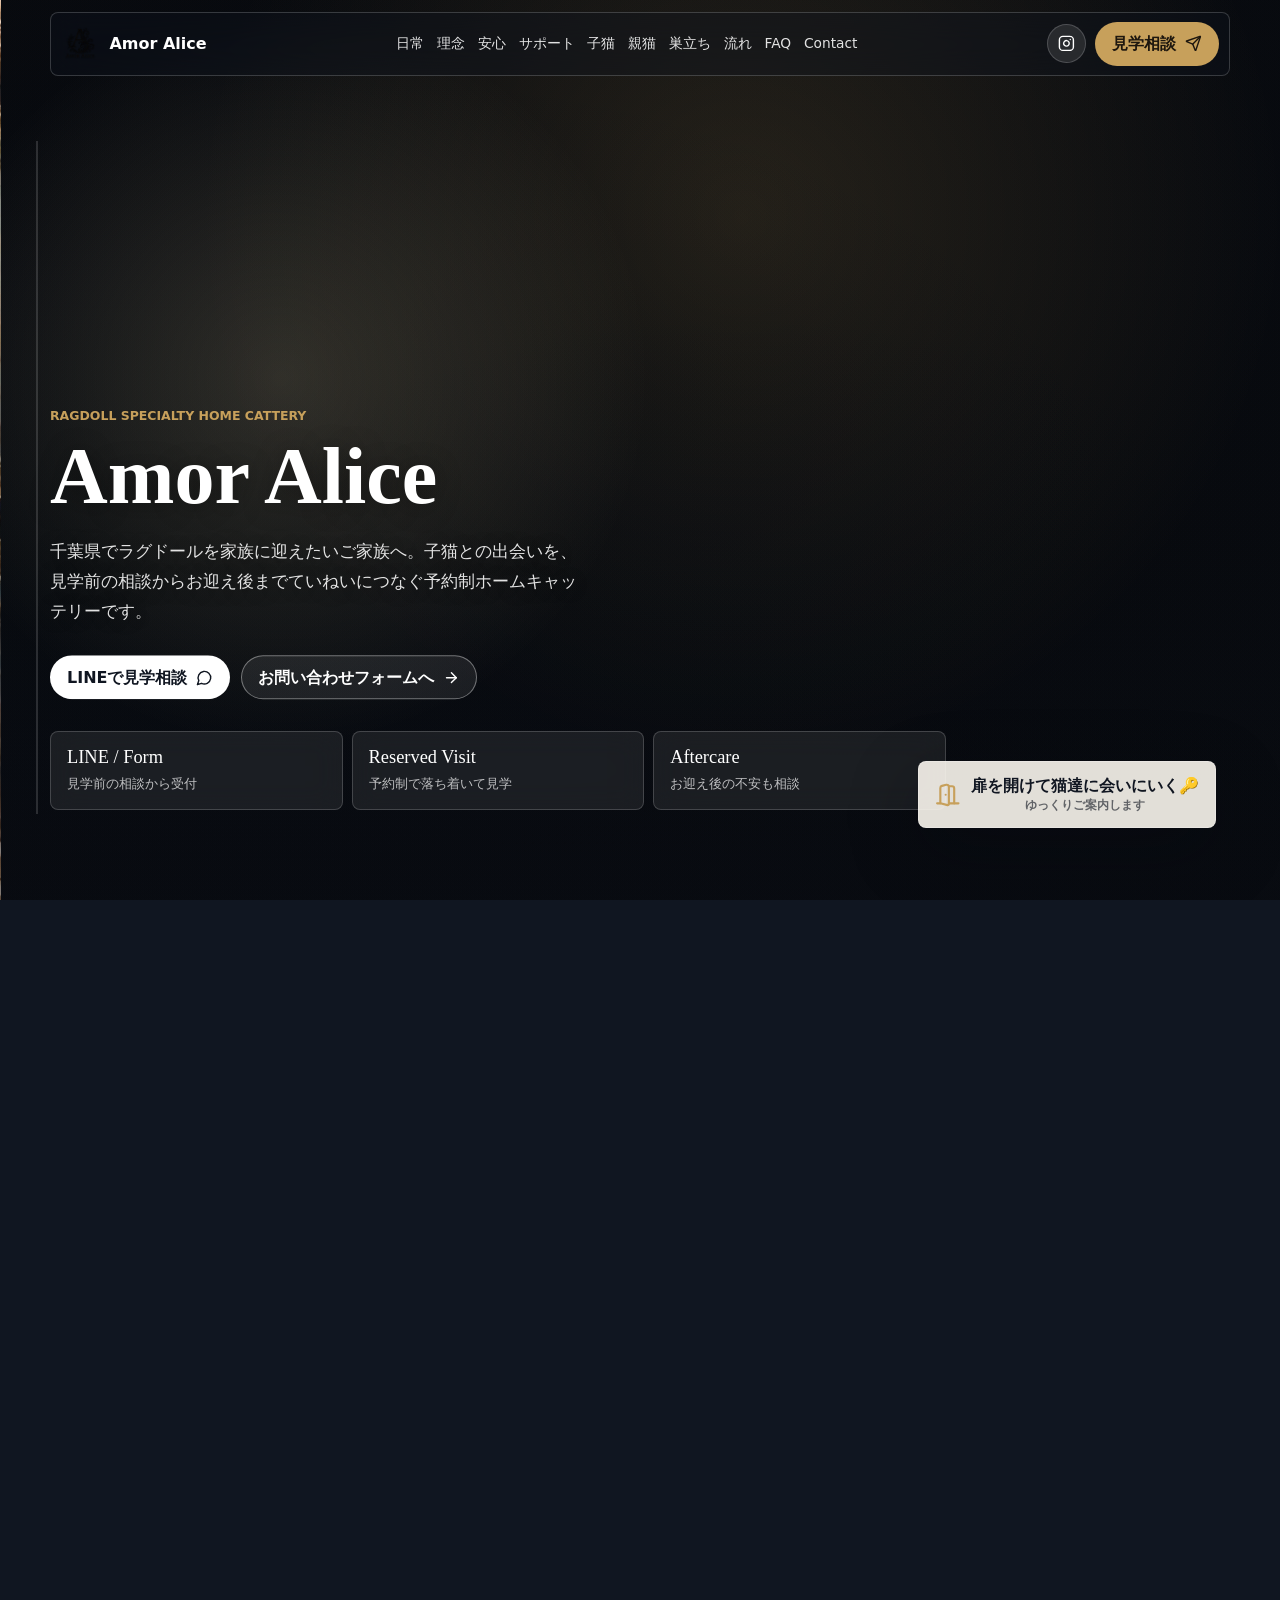
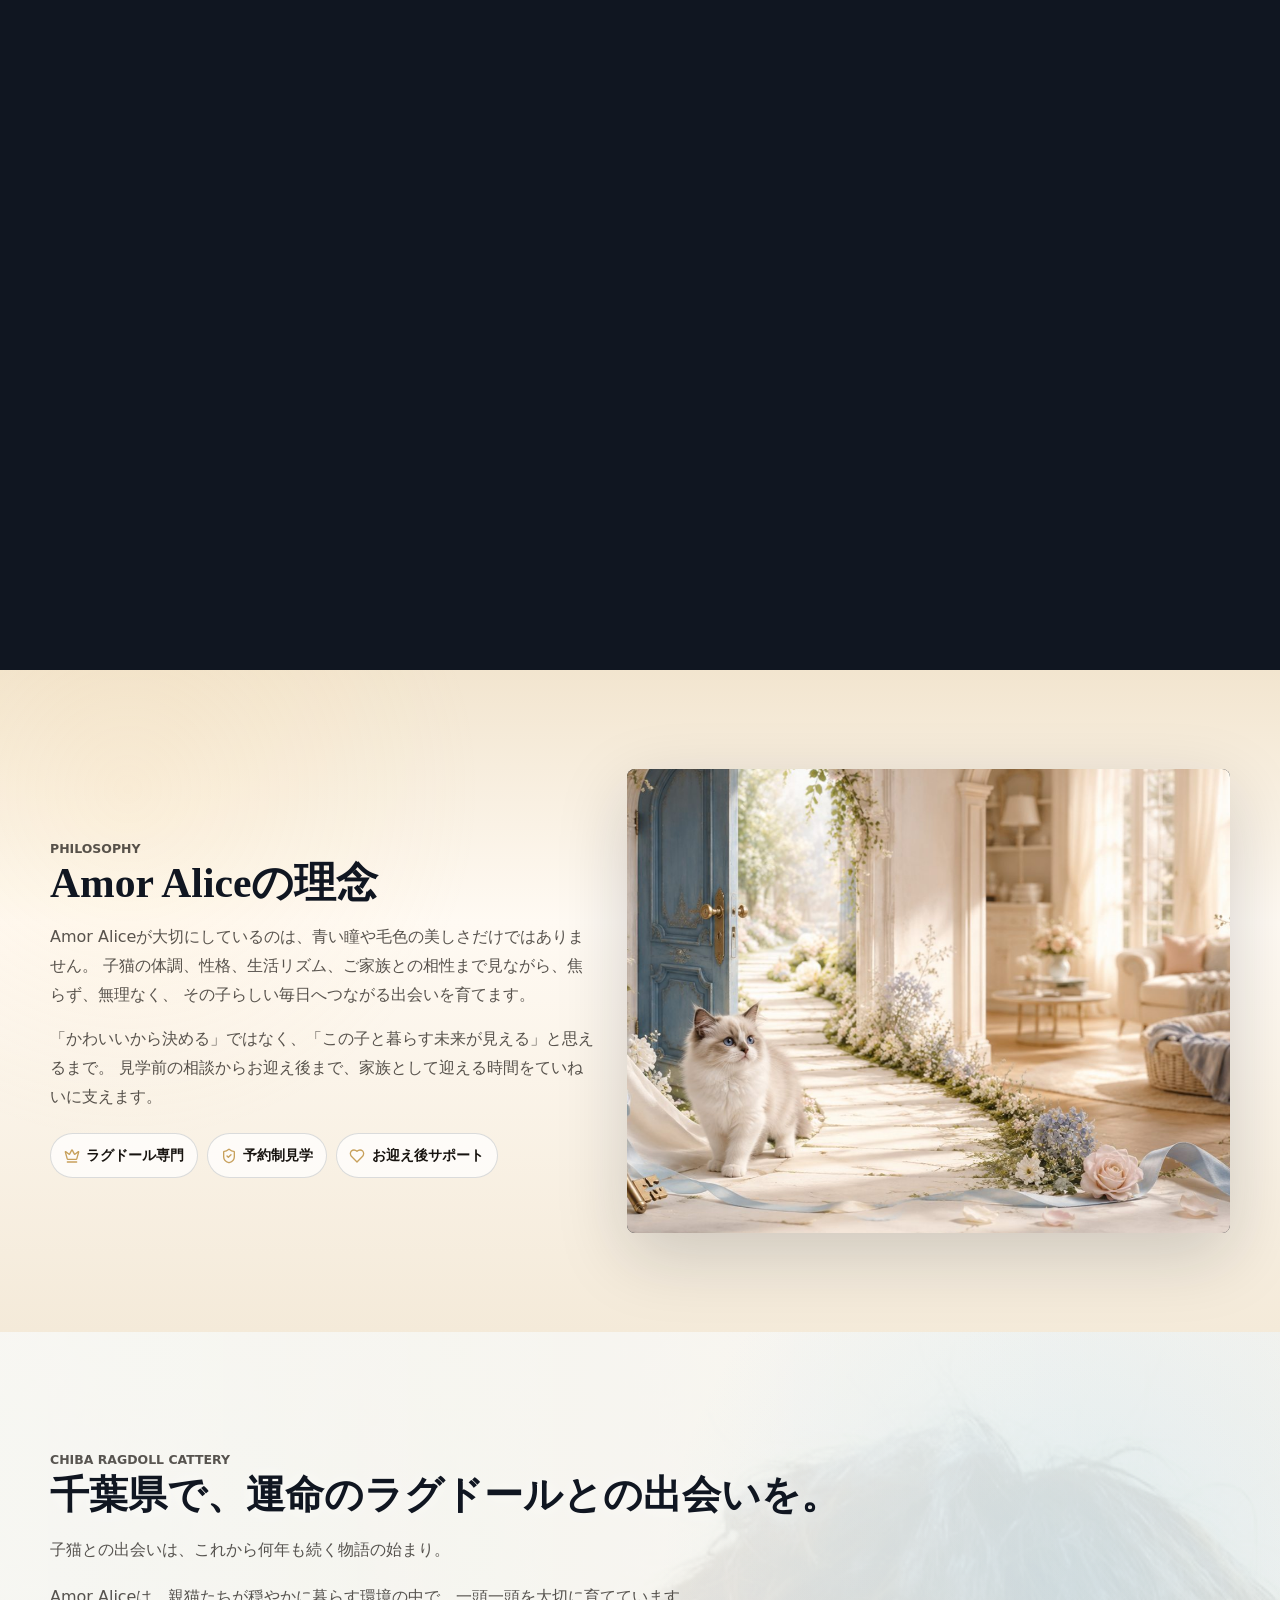
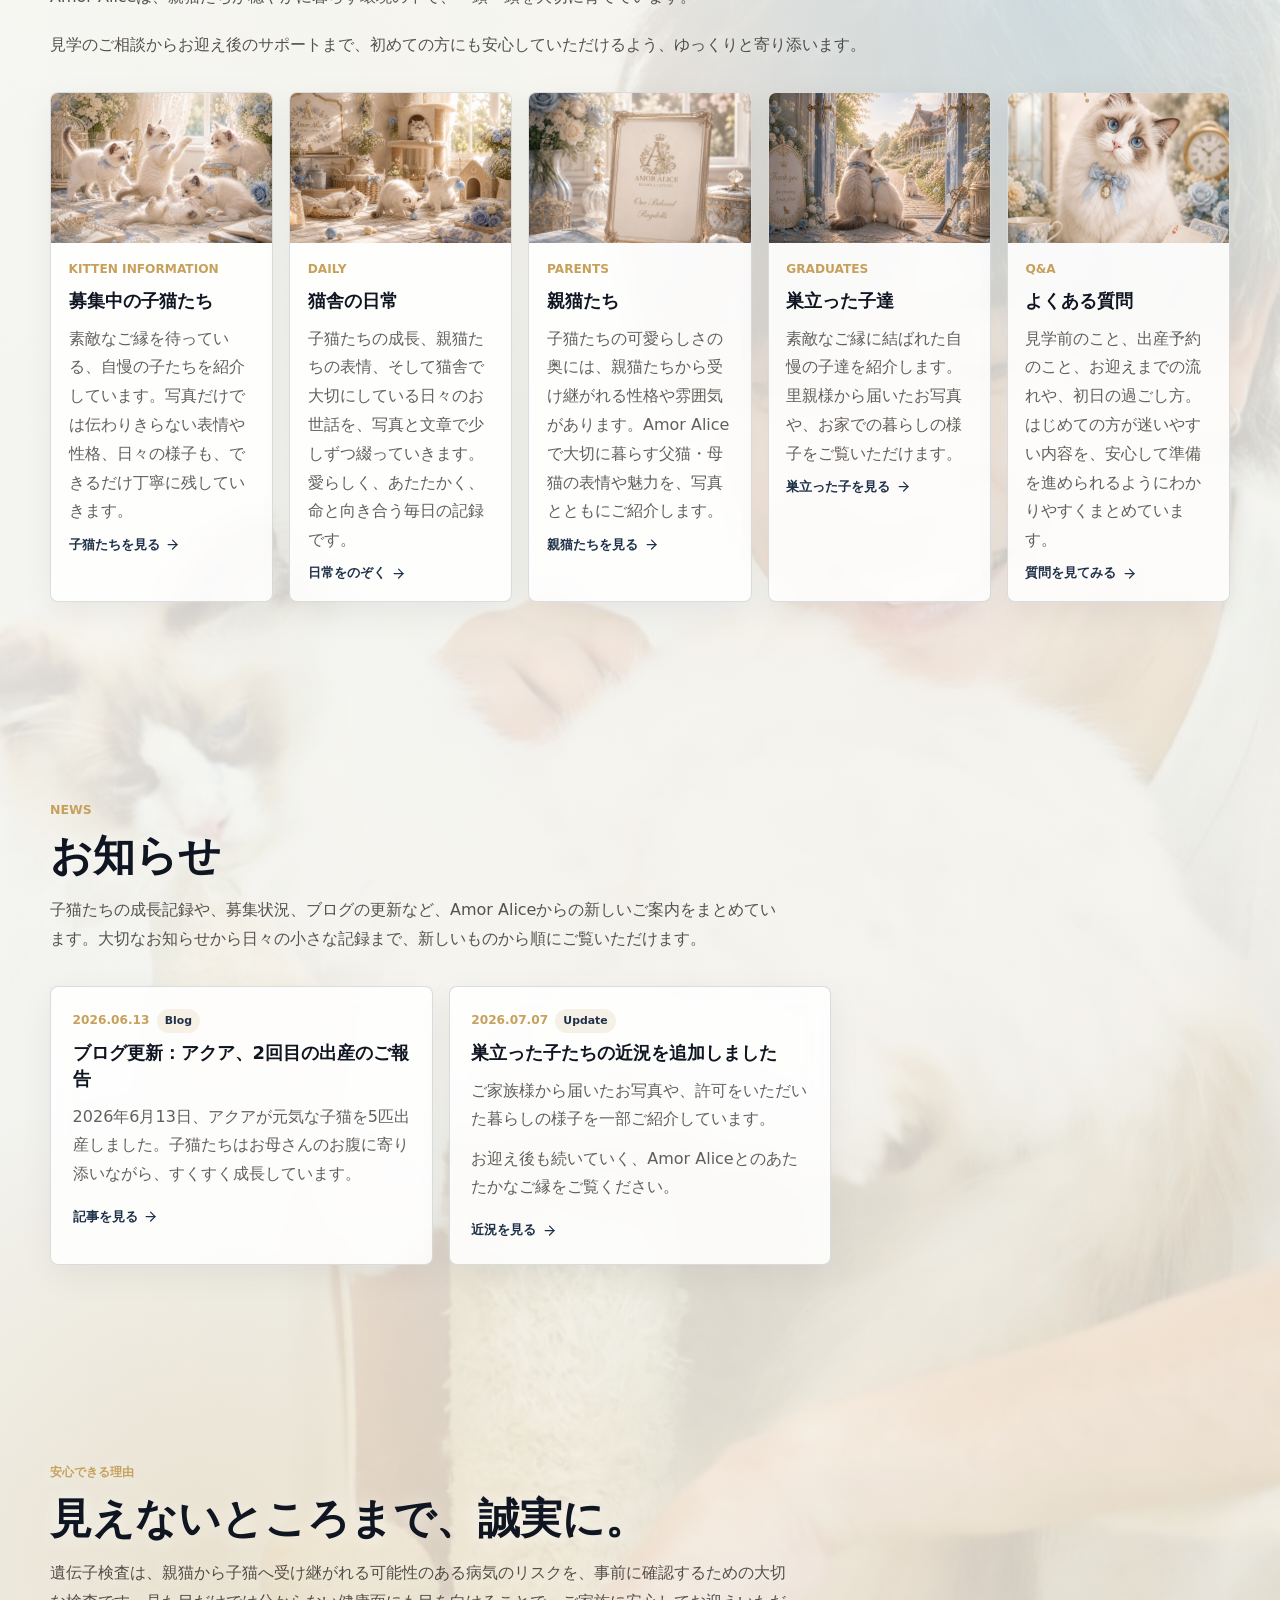
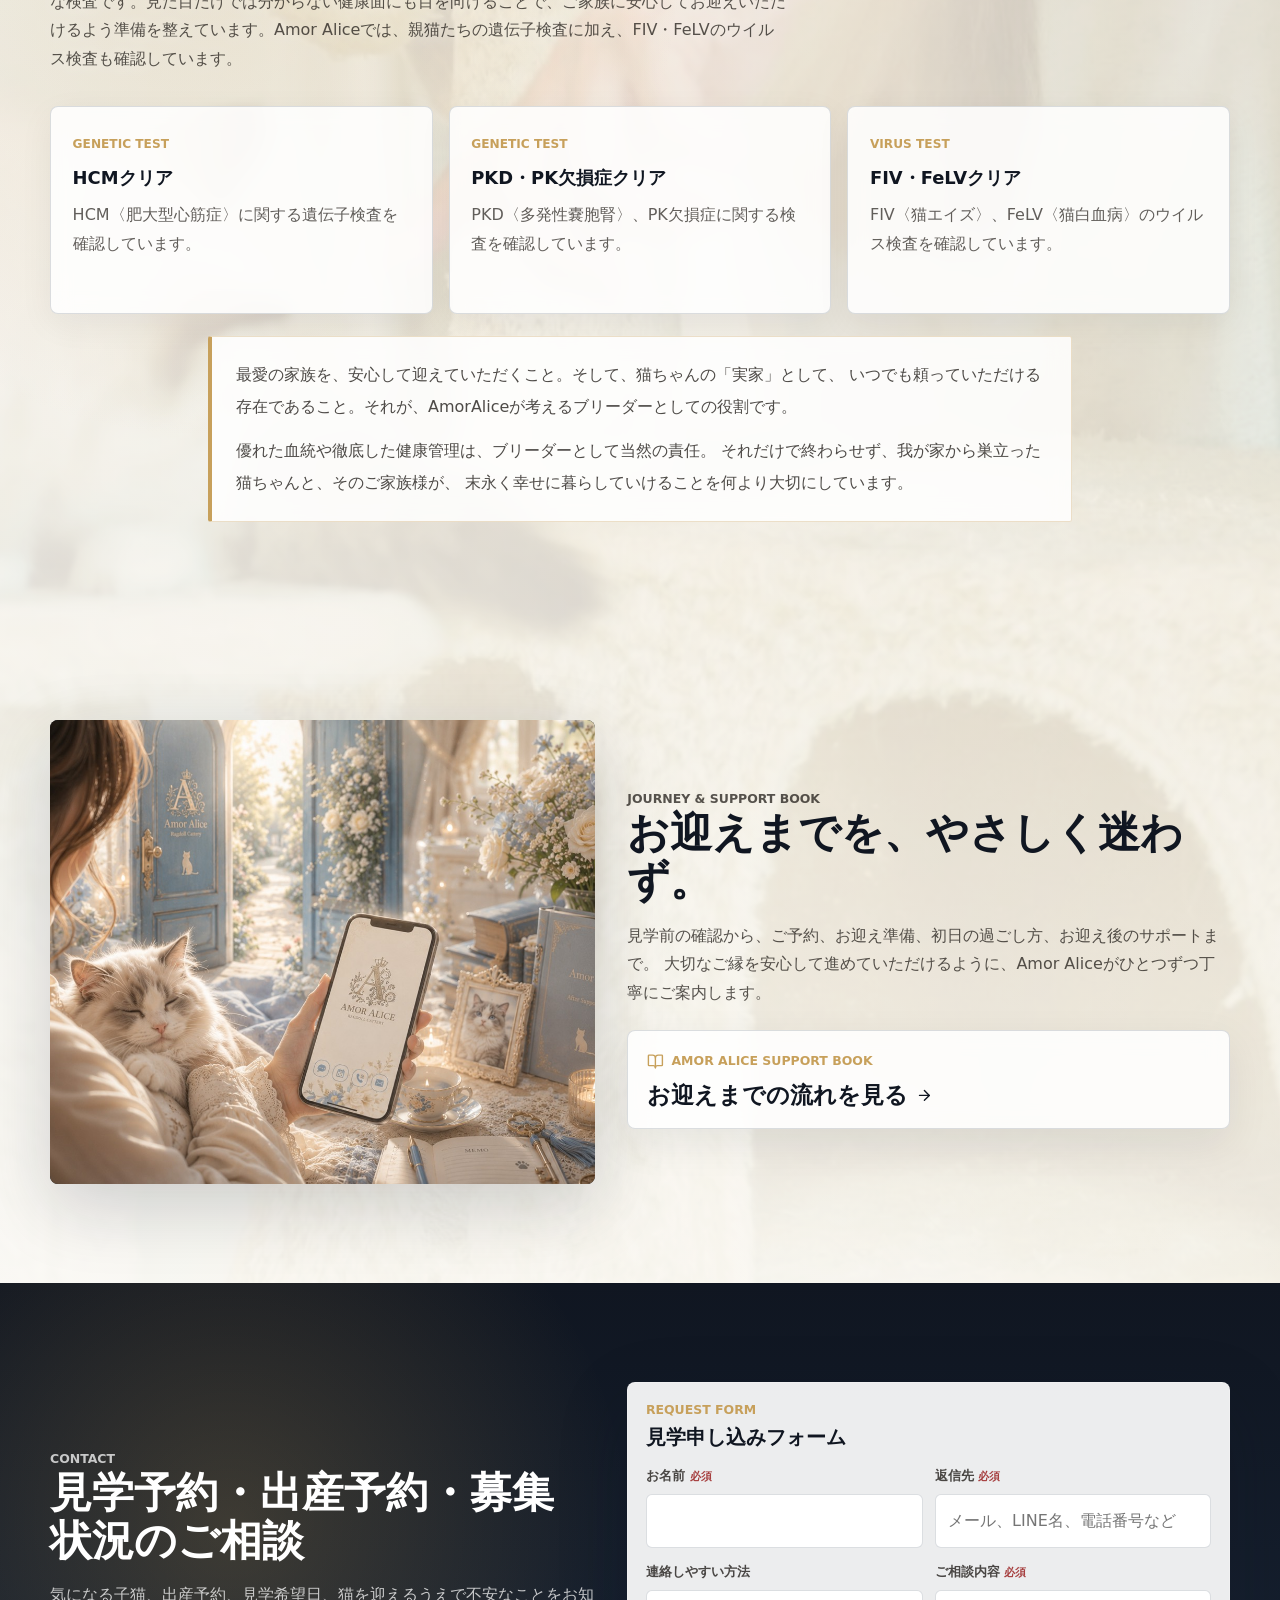
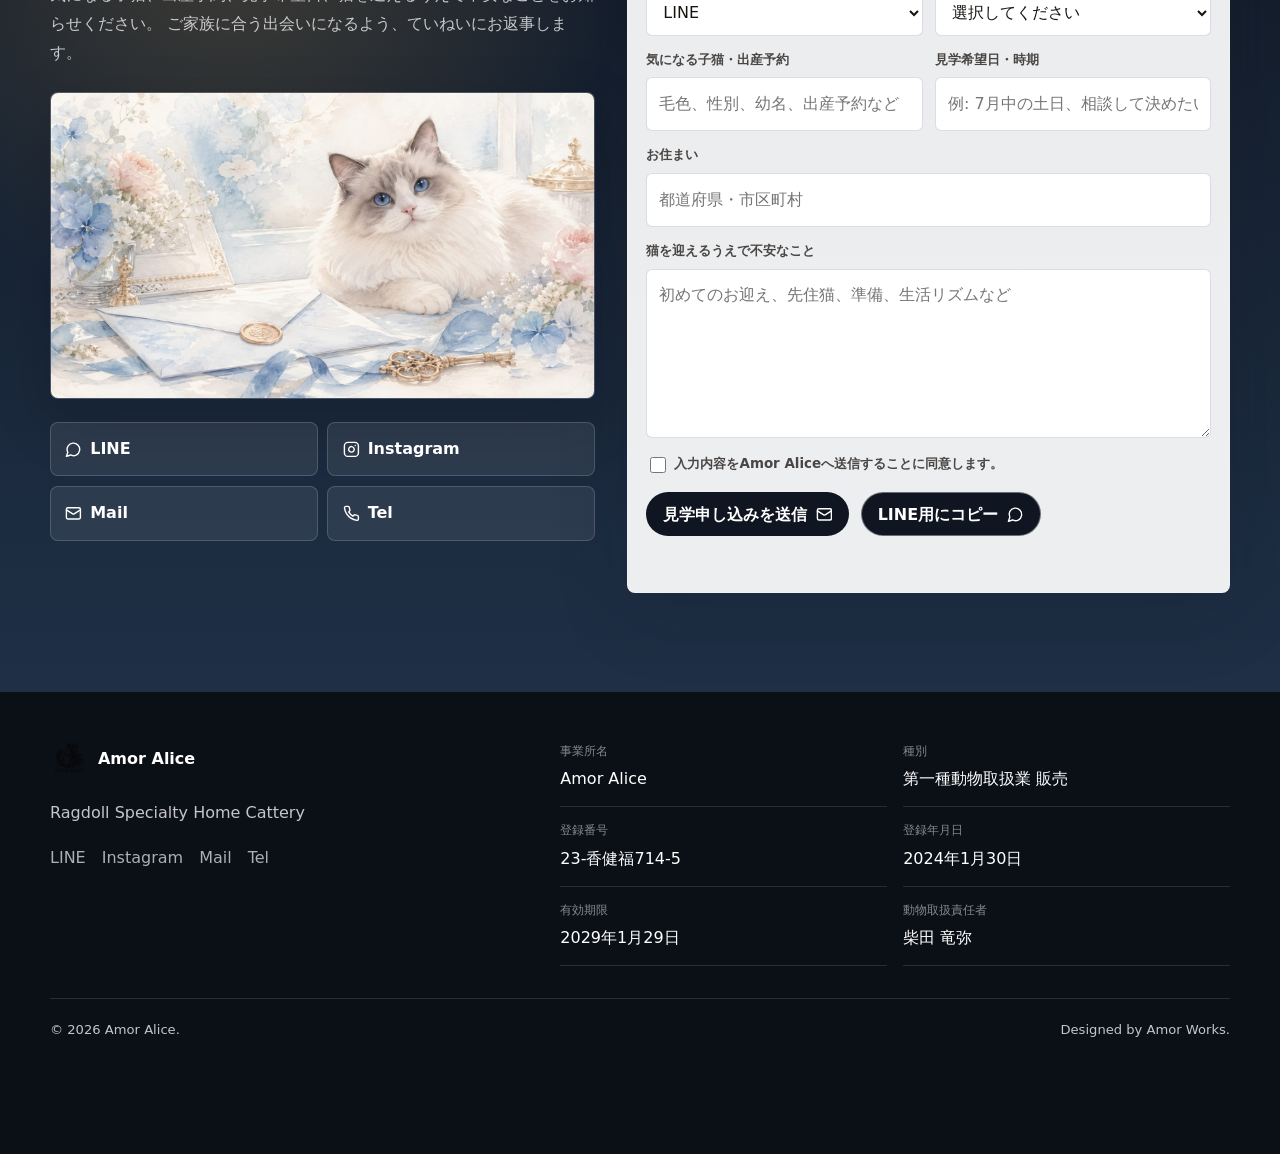
==== commit 0de1a70c: "Add Aqua birth daily blog post" ====
--- a/index.html
+++ b/index.html
@@ -1 +1 @@
-<!DOCTYPE html><!--IEE9uyAahbe60arIi9Kco--><html lang="ja"><head><meta charSet="utf-8"/><meta name="viewport" content="width=device-width, initial-scale=1"/><link rel="preload" as="image" href="assets/brand-logo.png"/><link rel="preload" as="image" href="assets/generated/intro-world.jpg"/><link rel="preload" as="image" href="assets/generated/kittens-page-ragdolls.jpg"/><link rel="preload" as="image" href="assets/daily-blog-room.jpg"/><link rel="preload" as="image" href="assets/generated/parents-page-ragdolls.jpg"/><link rel="preload" as="image" href="assets/generated/graduates-page-ragdolls.jpg"/><link rel="preload" as="image" href="assets/generated/faq-page-ragdoll.jpg"/><link rel="preload" as="image" href="assets/generated/after-support-guide.jpg"/><link rel="preload" as="image" href="assets/generated/contact-invitation.jpg"/><link rel="stylesheet" href="/_next/static/css/ce2b4de1057b2c06.css" data-precedence="next"/><link rel="preload" as="script" fetchPriority="low" href="/_next/static/chunks/webpack-c042ca735a68d6ec.js"/><script src="/_next/static/chunks/4bd1b696-c023c6e3521b1417.js" async=""></script><script src="/_next/static/chunks/255-64e783496c90356a.js" async=""></script><script src="/_next/static/chunks/main-app-a47412eca1f92c4f.js" async=""></script><script src="/_next/static/chunks/c15bf2b0-52e8419f34af26ab.js" async=""></script><script src="/_next/static/chunks/880-e8b6edeed0bcaaa0.js" async=""></script><script src="/_next/static/chunks/738-bd56f7f6c30c74bd.js" async=""></script><script src="/_next/static/chunks/app/page-11634771abd7be63.js" async=""></script><meta name="theme-color" content="#101621"/><title>Amor Alice｜千葉県のラグドール専門キャッテリー</title><meta name="description" content="Amor Aliceは、千葉県でラグドールを家族に迎えたいご家族へ、見学前の相談からお迎え後までていねいにつなぐ予約制ホームキャッテリーです。"/><meta name="application-name" content="Amor Alice"/><meta name="keywords" content="Amor Alice,ラグドール,ラグドール ブリーダー,千葉県 ラグドール,千葉県 ラグドール ブリーダー,ラグドール 子猫,キャッテリー,見学相談"/><meta name="creator" content="Amor Alice"/><meta name="publisher" content="Amor Alice"/><meta name="category" content="ラグドール専門キャッテリー"/><link rel="canonical" href="https://catteryamoralice-ragdoll.github.io/"/><meta property="og:title" content="Amor Alice｜千葉県のラグドール専門キャッテリー"/><meta property="og:description" content="Amor Aliceは、千葉県でラグドールを家族に迎えたいご家族へ、見学前の相談からお迎え後までていねいにつなぐ予約制ホームキャッテリーです。"/><meta property="og:url" content="https://catteryamoralice-ragdoll.github.io/"/><meta property="og:site_name" content="Amor Alice"/><meta property="og:locale" content="ja_JP"/><meta property="og:image" content="https://catteryamoralice-ragdoll.github.io/assets/hero-fantasy.jpg"/><meta property="og:image:width" content="1400"/><meta property="og:image:height" content="933"/><meta property="og:image:alt" content="Amor Aliceの世界観を表すラグドールのビジュアル"/><meta property="og:type" content="website"/><meta name="twitter:card" content="summary_large_image"/><meta name="twitter:title" content="Amor Alice｜千葉県のラグドール専門キャッテリー"/><meta name="twitter:description" content="Amor Aliceは、千葉県でラグドールを家族に迎えたいご家族へ、見学前の相談からお迎え後までていねいにつなぐ予約制ホームキャッテリーです。"/><meta name="twitter:image" content="https://catteryamoralice-ragdoll.github.io/assets/hero-fantasy.jpg"/><link rel="icon" href="/assets/favicon.png" type="image/png"/><link rel="apple-touch-icon" href="/assets/apple-touch-icon.png" type="image/png"/><script src="/_next/static/chunks/polyfills-42372ed130431b0a.js" noModule=""></script></head><body><div hidden=""><!--$--><!--/$--></div><script type="application/ld+json">[{"@context":"https://schema.org","@type":"WebSite","@id":"https://catteryamoralice-ragdoll.github.io/#website","name":"Amor Alice","alternateName":["Cattery Amor Alice","Amor Alice Ragdoll"],"url":"https://catteryamoralice-ragdoll.github.io/","inLanguage":"ja-JP","publisher":{"@id":"https://catteryamoralice-ragdoll.github.io/#localbusiness"}},{"@context":"https://schema.org","@type":"LocalBusiness","@id":"https://catteryamoralice-ragdoll.github.io/#localbusiness","name":"Amor Alice","alternateName":["Cattery Amor Alice","Amor Alice Ragdoll"],"url":"https://catteryamoralice-ragdoll.github.io/","logo":"https://catteryamoralice-ragdoll.github.io/assets/brand-logo.png","image":["https://catteryamoralice-ragdoll.github.io/assets/hero-fantasy.jpg","https://catteryamoralice-ragdoll.github.io/assets/generated/kittens-page-ragdolls.jpg","https://catteryamoralice-ragdoll.github.io/assets/generated/parents-page-ragdolls.jpg"],"description":"Amor Aliceは、千葉県でラグドールを家族に迎えたいご家族へ、見学前の相談からお迎え後までていねいにつなぐ予約制ホームキャッテリーです。","telephone":"+81-90-8742-6180","email":"cattery227.amor.alice@gmail.com","sameAs":["https://www.instagram.com/cattery_amor.alice/"],"address":{"@type":"PostalAddress","addressRegion":"千葉県","addressCountry":"JP"},"areaServed":[{"@type":"AdministrativeArea","name":"千葉県"},{"@type":"Country","name":"日本"}],"knowsAbout":["ラグドール","ラグドールの子猫","ラグドールの見学相談","子猫のお迎え準備","お迎え後サポート"],"makesOffer":[{"@type":"Offer","itemOffered":{"@type":"Service","name":"ラグドールの見学相談","description":"ラグドールの子猫を迎えたいご家族へ、募集状況や見学予約を案内します。"}},{"@type":"Offer","itemOffered":{"@type":"Service","name":"お迎え後サポート","description":"食事、トイレ、環境への慣れ方など、お迎え直後の不安を相談できます。"}}]},{"@context":"https://schema.org","@type":"WebPage","@id":"https://catteryamoralice-ragdoll.github.io/#webpage","url":"https://catteryamoralice-ragdoll.github.io/","name":"Amor Alice｜千葉県のラグドール専門キャッテリー","description":"Amor Aliceは、千葉県でラグドールを家族に迎えたいご家族へ、見学前の相談からお迎え後までていねいにつなぐ予約制ホームキャッテリーです。","inLanguage":"ja-JP","isPartOf":{"@id":"https://catteryamoralice-ragdoll.github.io/#website"},"publisher":{"@id":"https://catteryamoralice-ragdoll.github.io/#localbusiness"},"primaryImageOfPage":{"@type":"ImageObject","url":"https://catteryamoralice-ragdoll.github.io/assets/hero-fantasy.jpg"}},{"@context":"https://schema.org","@type":"BreadcrumbList","itemListElement":[{"@type":"ListItem","position":1,"name":"Amor Alice","item":"https://catteryamoralice-ragdoll.github.io/"}]}]</script><header class="site-header "><a class="brand" href="#top" aria-label="Amor Alice トップへ"><img src="assets/brand-logo.png" alt=""/><span>Amor Alice</span></a><nav class="desktop-nav" aria-label="メインナビゲーション"><a href="daily/">日常</a><a href="#about">理念</a><a href="#reason">安心</a><a href="#support">サポート</a><a href="kittens/">子猫</a><a href="parents/">親猫</a><a href="graduates/">巣立ち</a><a href="journey/">流れ</a><a href="faq/">FAQ</a><a href="#contact">Contact</a></nav><div class="header-actions"><a class="icon-link" href="https://www.instagram.com/cattery_amor.alice/" target="_blank" rel="noopener" aria-label="Instagram"><svg xmlns="http://www.w3.org/2000/svg" width="24" height="24" viewBox="0 0 24 24" fill="none" stroke="currentColor" stroke-width="2" stroke-linecap="round" stroke-linejoin="round" class="lucide lucide-instagram" aria-hidden="true"><rect width="20" height="20" x="2" y="2" rx="5" ry="5"></rect><path d="M16 11.37A4 4 0 1 1 12.63 8 4 4 0 0 1 16 11.37z"></path><line x1="17.5" x2="17.51" y1="6.5" y2="6.5"></line></svg></a><a class="header-cta" href="#contact">見学相談<svg xmlns="http://www.w3.org/2000/svg" width="24" height="24" viewBox="0 0 24 24" fill="none" stroke="currentColor" stroke-width="2" stroke-linecap="round" stroke-linejoin="round" class="lucide lucide-send" aria-hidden="true"><path d="M14.536 21.686a.5.5 0 0 0 .937-.024l6.5-19a.496.496 0 0 0-.635-.635l-19 6.5a.5.5 0 0 0-.024.937l7.93 3.18a2 2 0 0 1 1.112 1.11z"></path><path d="m21.854 2.147-10.94 10.939"></path></svg></a><button class="menu-button" type="button" aria-expanded="false" aria-controls="mobile-nav" aria-label="メニューを開く"><svg xmlns="http://www.w3.org/2000/svg" width="24" height="24" viewBox="0 0 24 24" fill="none" stroke="currentColor" stroke-width="2" stroke-linecap="round" stroke-linejoin="round" class="lucide lucide-menu" aria-hidden="true"><line x1="4" x2="20" y1="12" y2="12"></line><line x1="4" x2="20" y1="6" y2="6"></line><line x1="4" x2="20" y1="18" y2="18"></line></svg></button></div></header><div class="mobile-panel " id="mobile-nav"><a href="daily/">日常</a><a href="#about">理念</a><a href="#reason">安心</a><a href="#support">サポート</a><a href="kittens/">子猫</a><a href="parents/">親猫</a><a href="graduates/">巣立ち</a><a href="journey/">流れ</a><a href="faq/">FAQ</a><a href="#contact">Contact</a></div><nav class="mobile-contact-bar" aria-label="スマートフォン用の主要導線"><a href="https://lin.ee/4A4dqHU" target="_blank" rel="noopener"><svg xmlns="http://www.w3.org/2000/svg" width="24" height="24" viewBox="0 0 24 24" fill="none" stroke="currentColor" stroke-width="2" stroke-linecap="round" stroke-linejoin="round" class="lucide lucide-message-circle" aria-hidden="true"><path d="M7.9 20A9 9 0 1 0 4 16.1L2 22Z"></path></svg>LINE</a><a class="is-primary" href="#contact"><svg xmlns="http://www.w3.org/2000/svg" width="24" height="24" viewBox="0 0 24 24" fill="none" stroke="currentColor" stroke-width="2" stroke-linecap="round" stroke-linejoin="round" class="lucide lucide-calendar-days" aria-hidden="true"><path d="M8 2v4"></path><path d="M16 2v4"></path><rect width="18" height="18" x="3" y="4" rx="2"></rect><path d="M3 10h18"></path><path d="M8 14h.01"></path><path d="M12 14h.01"></path><path d="M16 14h.01"></path><path d="M8 18h.01"></path><path d="M12 18h.01"></path><path d="M16 18h.01"></path></svg>相談</a><a href="kittens/"><svg xmlns="http://www.w3.org/2000/svg" width="24" height="24" viewBox="0 0 24 24" fill="none" stroke="currentColor" stroke-width="2" stroke-linecap="round" stroke-linejoin="round" class="lucide lucide-baby" aria-hidden="true"><path d="M9 12h.01"></path><path d="M15 12h.01"></path><path d="M10 16c.5.3 1.2.5 2 .5s1.5-.2 2-.5"></path><path d="M19 6.3a9 9 0 0 1 1.8 3.9 2 2 0 0 1 0 3.6 9 9 0 0 1-17.6 0 2 2 0 0 1 0-3.6A9 9 0 0 1 12 3c2 0 3.5 1.1 3.5 2.5s-.9 2.5-2 2.5c-.8 0-1.5-.4-1.5-1"></path></svg>子猫</a></nav><main id="top"><section class="premium-hero" aria-labelledby="hero-title"><div class="hero-sticky-stage"><div class="hero-visual-stage" aria-hidden="true"><div class="hero-frame-layer"><canvas class="hero-frame-canvas" data-hero-frame-canvas="true"></canvas><div class="hero-frame-loader" data-hero-frame-loader="true"><span></span></div></div><div class="hero-shade"></div></div><button class="hero-door-button" type="button"><svg xmlns="http://www.w3.org/2000/svg" width="24" height="24" viewBox="0 0 24 24" fill="none" stroke="currentColor" stroke-width="2" stroke-linecap="round" stroke-linejoin="round" class="lucide lucide-door-open" aria-hidden="true"><path d="M13 4h3a2 2 0 0 1 2 2v14"></path><path d="M2 20h3"></path><path d="M13 20h9"></path><path d="M10 12v.01"></path><path d="M13 4.562v16.157a1 1 0 0 1-1.242.97L5 20V5.562a2 2 0 0 1 1.515-1.94l4-1A2 2 0 0 1 13 4.561Z"></path></svg><span>扉を開けて猫達に会いにいく🔑</span><small>ゆっくりご案内します</small></button><div class="hero-copy-stage"><span class="hero-scroll-progress" aria-hidden="true"><span></span></span><div class="hero-content"><p class="eyebrow">Ragdoll Specialty Home Cattery</p><h1 id="hero-title">Amor Alice</h1><p class="hero-lede">千葉県でラグドールを家族に迎えたいご家族へ。子猫との出会いを、 見学前の相談からお迎え後までていねいにつなぐ予約制ホームキャッテリーです。</p><div class="hero-actions" aria-label="主要導線"><a class="button primary" href="https://lin.ee/4A4dqHU" target="_blank" rel="noopener">LINEで見学相談<svg xmlns="http://www.w3.org/2000/svg" width="24" height="24" viewBox="0 0 24 24" fill="none" stroke="currentColor" stroke-width="2" stroke-linecap="round" stroke-linejoin="round" class="lucide lucide-message-circle" aria-hidden="true"><path d="M7.9 20A9 9 0 1 0 4 16.1L2 22Z"></path></svg></a><a class="button secondary" href="#contact">お問い合わせフォームへ<svg xmlns="http://www.w3.org/2000/svg" width="24" height="24" viewBox="0 0 24 24" fill="none" stroke="currentColor" stroke-width="2" stroke-linecap="round" stroke-linejoin="round" class="lucide lucide-arrow-right" aria-hidden="true"><path d="M5 12h14"></path><path d="m12 5 7 7-7 7"></path></svg></a></div></div><div class="hero-signals" aria-label="Amor Aliceの特徴"><div class="hero-signal"><span>LINE / Form</span><small>見学前の相談から受付</small></div><div class="hero-signal"><span>Reserved Visit</span><small>予約制で落ち着いて見学</small></div><div class="hero-signal"><span>Aftercare</span><small>お迎え後の不安も相談</small></div></div></div></div></section><section class="section about-section" id="about"><div class="section-inner about-grid"><div class="about-copy" data-gsap="true"><p class="eyebrow">Philosophy</p><h2>Amor Aliceの理念</h2><p>Amor Aliceが大切にしているのは、青い瞳や毛色の美しさだけではありません。 子猫の体調、性格、生活リズム、ご家族との相性まで見ながら、焦らず、無理なく、 その子らしい毎日へつながる出会いを育てます。</p><p>「かわいいから決める」ではなく、「この子と暮らす未来が見える」と思えるまで。 見学前の相談からお迎え後まで、家族として迎える時間をていねいに支えます。</p><div class="trust-line"><span><svg xmlns="http://www.w3.org/2000/svg" width="24" height="24" viewBox="0 0 24 24" fill="none" stroke="currentColor" stroke-width="2" stroke-linecap="round" stroke-linejoin="round" class="lucide lucide-crown" aria-hidden="true"><path d="M11.562 3.266a.5.5 0 0 1 .876 0L15.39 8.87a1 1 0 0 0 1.516.294L21.183 5.5a.5.5 0 0 1 .798.519l-2.834 10.246a1 1 0 0 1-.956.734H5.81a1 1 0 0 1-.957-.734L2.02 6.02a.5.5 0 0 1 .798-.519l4.276 3.664a1 1 0 0 0 1.516-.294z"></path><path d="M5 21h14"></path></svg>ラグドール専門</span><span><svg xmlns="http://www.w3.org/2000/svg" width="24" height="24" viewBox="0 0 24 24" fill="none" stroke="currentColor" stroke-width="2" stroke-linecap="round" stroke-linejoin="round" class="lucide lucide-shield-check" aria-hidden="true"><path d="M20 13c0 5-3.5 7.5-7.66 8.95a1 1 0 0 1-.67-.01C7.5 20.5 4 18 4 13V6a1 1 0 0 1 1-1c2 0 4.5-1.2 6.24-2.72a1.17 1.17 0 0 1 1.52 0C14.51 3.81 17 5 19 5a1 1 0 0 1 1 1z"></path><path d="m9 12 2 2 4-4"></path></svg>予約制見学</span><span><svg xmlns="http://www.w3.org/2000/svg" width="24" height="24" viewBox="0 0 24 24" fill="none" stroke="currentColor" stroke-width="2" stroke-linecap="round" stroke-linejoin="round" class="lucide lucide-heart" aria-hidden="true"><path d="M19 14c1.49-1.46 3-3.21 3-5.5A5.5 5.5 0 0 0 16.5 3c-1.76 0-3 .5-4.5 2-1.5-1.5-2.74-2-4.5-2A5.5 5.5 0 0 0 2 8.5c0 2.3 1.5 4.05 3 5.5l7 7Z"></path></svg>お迎え後サポート</span></div></div><figure class="about-photo" data-gsap="true"><img src="assets/generated/intro-world.jpg" alt="Amor Aliceの世界観を表した青い扉" data-parallax="true"/></figure></div></section><div class="post-hero-world"><section class="section local-search-section" aria-labelledby="local-search-title"><div class="section-inner local-search-layout local-search-layout-with-cards"><div class="local-search-copy" data-gsap="true"><p class="eyebrow">CHIBA RAGDOLL CATTERY</p><h2 id="local-search-title">千葉県で、運命のラグドールとの出会いを。</h2><p>子猫との出会いは、これから何年も続く物語の始まり。</p><p>Amor Aliceは、親猫たちが穏やかに暮らす環境の中で、一頭一頭を大切に育てています。</p><p>見学のご相談からお迎え後のサポートまで、初めての方にも安心していただけるよう、ゆっくりと寄り添います。</p></div><div class="page-card-grid local-page-card-grid" data-stagger="true"><a class="page-card" href="kittens/" data-stagger-item="true"><img src="assets/generated/kittens-page-ragdolls.jpg" alt="Amor Aliceの子猫たち"/><span>Kitten Information</span><h3>募集中の子猫たち</h3><p>素敵なご縁を待っている、自慢の子たちを紹介しています。写真だけでは伝わりきらない表情や性格、日々の様子も、できるだけ丁寧に残していきます。</p><small>子猫たちを見る<svg xmlns="http://www.w3.org/2000/svg" width="24" height="24" viewBox="0 0 24 24" fill="none" stroke="currentColor" stroke-width="2" stroke-linecap="round" stroke-linejoin="round" class="lucide lucide-arrow-right" aria-hidden="true"><path d="M5 12h14"></path><path d="m12 5 7 7-7 7"></path></svg></small></a><a class="page-card" href="daily/" data-stagger-item="true"><img src="assets/daily-blog-room.jpg" alt="Amor Aliceの猫舎でラグドールたちが穏やかに過ごす様子"/><span>Daily</span><h3>猫舎の日常</h3><p>子猫たちの成長、親猫たちの表情、そして猫舎で大切にしている日々のお世話を、写真と文章で少しずつ綴っていきます。愛らしく、あたたかく、命と向き合う毎日の記録です。</p><small>日常をのぞく<svg xmlns="http://www.w3.org/2000/svg" width="24" height="24" viewBox="0 0 24 24" fill="none" stroke="currentColor" stroke-width="2" stroke-linecap="round" stroke-linejoin="round" class="lucide lucide-arrow-right" aria-hidden="true"><path d="M5 12h14"></path><path d="m12 5 7 7-7 7"></path></svg></small></a><a class="page-card" href="parents/" data-stagger-item="true"><img src="assets/generated/parents-page-ragdolls.jpg" alt="Amor Aliceで暮らすラグドールの親猫たち"/><span>Parents</span><h3>親猫たち</h3><p>子猫たちの可愛らしさの奥には、親猫たちから受け継がれる性格や雰囲気があります。Amor Aliceで大切に暮らす父猫・母猫の表情や魅力を、写真とともにご紹介します。</p><small>親猫たちを見る<svg xmlns="http://www.w3.org/2000/svg" width="24" height="24" viewBox="0 0 24 24" fill="none" stroke="currentColor" stroke-width="2" stroke-linecap="round" stroke-linejoin="round" class="lucide lucide-arrow-right" aria-hidden="true"><path d="M5 12h14"></path><path d="m12 5 7 7-7 7"></path></svg></small></a><a class="page-card" href="graduates/" data-stagger-item="true"><img src="assets/generated/graduates-page-ragdolls.jpg" alt="Amor Aliceから巣立ったラグドールの子たち"/><span>Graduates</span><h3>巣立った子達</h3><p>素敵なご縁に結ばれた自慢の子達を紹介します。里親様から届いたお写真や、お家での暮らしの様子をご覧いただけます。</p><small>巣立った子を見る<svg xmlns="http://www.w3.org/2000/svg" width="24" height="24" viewBox="0 0 24 24" fill="none" stroke="currentColor" stroke-width="2" stroke-linecap="round" stroke-linejoin="round" class="lucide lucide-arrow-right" aria-hidden="true"><path d="M5 12h14"></path><path d="m12 5 7 7-7 7"></path></svg></small></a><a class="page-card" href="faq/" data-stagger-item="true"><img src="assets/generated/faq-page-ragdoll.jpg" alt="ラグドールのお迎え前によくある質問を表す写真"/><span>Q&amp;A</span><h3>よくある質問</h3><p>見学前のこと、出産予約のこと、お迎えまでの流れや、初日の過ごし方。はじめての方が迷いやすい内容を、安心して準備を進められるようにわかりやすくまとめています。</p><small>質問を見てみる<svg xmlns="http://www.w3.org/2000/svg" width="24" height="24" viewBox="0 0 24 24" fill="none" stroke="currentColor" stroke-width="2" stroke-linecap="round" stroke-linejoin="round" class="lucide lucide-arrow-right" aria-hidden="true"><path d="M5 12h14"></path><path d="m12 5 7 7-7 7"></path></svg></small></a></div></div></section><section class="section news-section" id="news" aria-labelledby="news-title"><div class="section-inner"><div class="section-heading" data-gsap="true"><p class="eyebrow">News</p><h2>お知らせ</h2><p>子猫たちの成長記録や、募集状況、ブログの更新など、Amor Aliceからの新しいご案内をまとめています。大切なお知らせから日々の小さな記録まで、新しいものから順にご覧いただけます。</p></div><div class="news-grid" data-stagger="true"><a class="news-card" href="daily/" data-stagger-item="true"><div class="news-meta"><time>準備中</time><span>Blog</span></div><h3>猫舎の日常ブログを準備しています</h3><p>親猫たちの穏やかな時間や、子猫たちの成長、猫舎での日々を写真と言葉で綴るブログを準備しています。</p><p>公開後は、こちらから最新の記事をご覧いただけます。</p><small>準備中のお知らせを見る<svg xmlns="http://www.w3.org/2000/svg" width="24" height="24" viewBox="0 0 24 24" fill="none" stroke="currentColor" stroke-width="2" stroke-linecap="round" stroke-linejoin="round" class="lucide lucide-arrow-right" aria-hidden="true"><path d="M5 12h14"></path><path d="m12 5 7 7-7 7"></path></svg></small></a><a class="news-card" href="graduates/" data-stagger-item="true"><div class="news-meta"><time>2026.07.07</time><span>Update</span></div><h3>巣立った子たちの近況を追加しました</h3><p>ご家族様から届いたお写真や、許可をいただいた暮らしの様子を一部ご紹介しています。</p><p>お迎え後も続いていく、Amor Aliceとのあたたかなご縁をご覧ください。</p><small>近況を見る<svg xmlns="http://www.w3.org/2000/svg" width="24" height="24" viewBox="0 0 24 24" fill="none" stroke="currentColor" stroke-width="2" stroke-linecap="round" stroke-linejoin="round" class="lucide lucide-arrow-right" aria-hidden="true"><path d="M5 12h14"></path><path d="m12 5 7 7-7 7"></path></svg></small></a></div></div></section><section class="section reason-section" id="reason"><div class="section-inner"><div class="section-heading" data-gsap="true"><p class="eyebrow">安心できる理由</p><h2>見えないところまで、誠実に。</h2><p>遺伝子検査は、親猫から子猫へ受け継がれる可能性のある病気のリスクを、事前に確認するための大切な検査です。見た目だけでは分からない健康面にも目を向けることで、ご家族に安心してお迎えいただけるよう準備を整えています。Amor Aliceでは、親猫たちの遺伝子検査に加え、FIV・FeLVのウイルス検査も確認しています。</p></div><div class="reason-grid" data-stagger="true"><article class="reason-card" data-stagger-item="true"><span>GENETIC TEST</span><h3>HCMクリア</h3><p>HCM〈肥大型心筋症〉に関する遺伝子検査を確認しています。</p></article><article class="reason-card" data-stagger-item="true"><span>GENETIC TEST</span><h3>PKD・PK欠損症クリア</h3><p>PKD〈多発性嚢胞腎〉、PK欠損症に関する検査を確認しています。</p></article><article class="reason-card" data-stagger-item="true"><span>VIRUS TEST</span><h3>FIV・FeLVクリア</h3><p>FIV〈猫エイズ〉、FeLV〈猫白血病〉のウイルス検査を確認しています。</p></article></div><div class="reason-closing" data-gsap="true"><p>最愛の家族を、安心して迎えていただくこと。そして、猫ちゃんの「実家」として、 いつでも頼っていただける存在であること。それが、AmorAliceが考えるブリーダーとしての役割です。</p><p>優れた血統や徹底した健康管理は、ブリーダーとして当然の責任。 それだけで終わらせず、我が家から巣立った猫ちゃんと、そのご家族様が、 末永く幸せに暮らしていけることを何より大切にしています。</p></div></div></section><section class="section support-section" id="support"><div class="section-inner support-layout"><figure class="feature-photo" data-gsap="true"><img src="assets/generated/after-support-guide.jpg" alt="Amor Aliceのお迎え後サポートをイメージした相談シーン"/></figure><div class="support-copy" data-gsap="true"><p class="eyebrow">Journey &amp; Support Book</p><h2>お迎えまでを、やさしく迷わず。</h2><p>見学前の確認から、ご予約、お迎え準備、初日の過ごし方、お迎え後のサポートまで。 大切なご縁を安心して進めていただけるように、Amor Aliceがひとつずつ丁寧にご案内します。</p><a class="journey-support-link" href="journey/"><span><svg xmlns="http://www.w3.org/2000/svg" width="24" height="24" viewBox="0 0 24 24" fill="none" stroke="currentColor" stroke-width="2" stroke-linecap="round" stroke-linejoin="round" class="lucide lucide-book-open" aria-hidden="true"><path d="M12 7v14"></path><path d="M3 18a1 1 0 0 1-1-1V4a1 1 0 0 1 1-1h5a4 4 0 0 1 4 4 4 4 0 0 1 4-4h5a1 1 0 0 1 1 1v13a1 1 0 0 1-1 1h-6a3 3 0 0 0-3 3 3 3 0 0 0-3-3z"></path></svg>AMOR ALICE SUPPORT BOOK</span><strong>お迎えまでの流れを見る<svg xmlns="http://www.w3.org/2000/svg" width="24" height="24" viewBox="0 0 24 24" fill="none" stroke="currentColor" stroke-width="2" stroke-linecap="round" stroke-linejoin="round" class="lucide lucide-arrow-right" aria-hidden="true"><path d="M5 12h14"></path><path d="m12 5 7 7-7 7"></path></svg></strong></a></div></div></section></div><section class="section contact-section" id="contact"><div class="section-inner contact-layout"><div class="contact-copy" data-gsap="true"><p class="eyebrow">Contact</p><h2>見学予約・出産予約・募集状況のご相談</h2><p>気になる子猫、出産予約、見学希望日、猫を迎えるうえで不安なことをお知らせください。 ご家族に合う出会いになるよう、ていねいにお返事します。</p><figure class="contact-visual"><img src="assets/generated/contact-invitation.jpg" alt="Amor Aliceへの相談をイメージした手紙とラグドール"/></figure><div class="contact-methods" aria-label="連絡方法"><a href="https://lin.ee/4A4dqHU" target="_blank" rel="noopener"><svg xmlns="http://www.w3.org/2000/svg" width="24" height="24" viewBox="0 0 24 24" fill="none" stroke="currentColor" stroke-width="2" stroke-linecap="round" stroke-linejoin="round" class="lucide lucide-message-circle" aria-hidden="true"><path d="M7.9 20A9 9 0 1 0 4 16.1L2 22Z"></path></svg>LINE</a><a href="https://www.instagram.com/cattery_amor.alice/" target="_blank" rel="noopener"><svg xmlns="http://www.w3.org/2000/svg" width="24" height="24" viewBox="0 0 24 24" fill="none" stroke="currentColor" stroke-width="2" stroke-linecap="round" stroke-linejoin="round" class="lucide lucide-instagram" aria-hidden="true"><rect width="20" height="20" x="2" y="2" rx="5" ry="5"></rect><path d="M16 11.37A4 4 0 1 1 12.63 8 4 4 0 0 1 16 11.37z"></path><line x1="17.5" x2="17.51" y1="6.5" y2="6.5"></line></svg>Instagram</a><a href="mailto:cattery227.amor.alice@gmail.com"><svg xmlns="http://www.w3.org/2000/svg" width="24" height="24" viewBox="0 0 24 24" fill="none" stroke="currentColor" stroke-width="2" stroke-linecap="round" stroke-linejoin="round" class="lucide lucide-mail" aria-hidden="true"><rect width="20" height="16" x="2" y="4" rx="2"></rect><path d="m22 7-8.97 5.7a1.94 1.94 0 0 1-2.06 0L2 7"></path></svg>Mail</a><a href="tel:09087426180"><svg xmlns="http://www.w3.org/2000/svg" width="24" height="24" viewBox="0 0 24 24" fill="none" stroke="currentColor" stroke-width="2" stroke-linecap="round" stroke-linejoin="round" class="lucide lucide-phone" aria-hidden="true"><path d="M22 16.92v3a2 2 0 0 1-2.18 2 19.79 19.79 0 0 1-8.63-3.07 19.5 19.5 0 0 1-6-6 19.79 19.79 0 0 1-3.07-8.67A2 2 0 0 1 4.11 2h3a2 2 0 0 1 2 1.72 12.84 12.84 0 0 0 .7 2.81 2 2 0 0 1-.45 2.11L8.09 9.91a16 16 0 0 0 6 6l1.27-1.27a2 2 0 0 1 2.11-.45 12.84 12.84 0 0 0 2.81.7A2 2 0 0 1 22 16.92z"></path></svg>Tel</a></div></div><form class="visit-form" data-visit-form="true" data-form-endpoint="https://formsubmit.co/ajax/cattery227.amor.alice@gmail.com" data-gsap="true" method="post"><input type="hidden" name="_subject" value="Amor Alice 見学申し込み"/><input type="hidden" name="_template" value="table"/><input type="text" class="form-honey" tabindex="-1" autoComplete="off" aria-hidden="true" name="_honey"/><div class="form-title-block"><p class="eyebrow">Request Form</p><h3>見学申し込みフォーム</h3></div><div class="form-grid"><label><span>お名前 <small>必須</small></span><input type="text" autoComplete="name" required="" name="name"/></label><label><span>返信先 <small>必須</small></span><input type="text" autoComplete="email" placeholder="メール、LINE名、電話番号など" required="" name="contactDetail"/></label><label><span>連絡しやすい方法</span><select name="preferredContact"><option value="LINE" selected="">LINE</option><option value="メール">メール</option><option value="電話">電話</option><option value="Instagram">Instagram</option><option value="どれでも大丈夫">どれでも大丈夫</option></select></label><label><span>ご相談内容 <small>必須</small></span><select name="requestType" required=""><option value="" disabled="" selected="">選択してください</option><option value="募集状況の確認">募集状況の確認</option><option value="子猫の見学">子猫の見学</option><option value="出産予約">出産予約</option><option value="お迎え前の相談">お迎え前の相談</option><option value="その他">その他</option></select></label><label><span>気になる子猫・出産予約</span><input type="text" placeholder="毛色、性別、幼名、出産予約など" name="interest"/></label><label><span>見学希望日・時期</span><input type="text" placeholder="例: 7月中の土日、相談して決めたい" name="visitTiming"/></label><label class="form-wide"><span>お住まい</span><input type="text" autoComplete="address-level1" placeholder="都道府県・市区町村" name="area"/></label><label class="form-wide"><span>猫を迎えるうえで不安なこと</span><textarea name="message" rows="5" placeholder="初めてのお迎え、先住猫、準備、生活リズムなど"></textarea></label></div><label class="form-consent"><input type="checkbox" required="" name="consent"/><span>入力内容をAmor Aliceへ送信することに同意します。</span></label><div class="form-actions"><button class="button primary ink" type="submit">見学申し込みを送信<svg xmlns="http://www.w3.org/2000/svg" width="24" height="24" viewBox="0 0 24 24" fill="none" stroke="currentColor" stroke-width="2" stroke-linecap="round" stroke-linejoin="round" class="lucide lucide-mail" aria-hidden="true"><rect width="20" height="16" x="2" y="4" rx="2"></rect><path d="m22 7-8.97 5.7a1.94 1.94 0 0 1-2.06 0L2 7"></path></svg></button><button class="button secondary ink" type="button">LINE用にコピー<svg xmlns="http://www.w3.org/2000/svg" width="24" height="24" viewBox="0 0 24 24" fill="none" stroke="currentColor" stroke-width="2" stroke-linecap="round" stroke-linejoin="round" class="lucide lucide-message-circle" aria-hidden="true"><path d="M7.9 20A9 9 0 1 0 4 16.1L2 22Z"></path></svg></button></div><p class="form-status" aria-live="polite"></p></form></div></section></main><footer class="site-footer"><div class="footer-inner"><div class="footer-brand-block"><a class="brand footer-brand" href="#top"><img src="assets/brand-logo.png" alt=""/><span>Amor Alice</span></a><p>Ragdoll Specialty Home Cattery</p><div class="footer-links"><a href="https://lin.ee/4A4dqHU" target="_blank" rel="noopener">LINE</a><a href="https://www.instagram.com/cattery_amor.alice/" target="_blank" rel="noopener">Instagram</a><a href="mailto:cattery227.amor.alice@gmail.com">Mail</a><a href="tel:09087426180">Tel</a></div></div><dl class="legal-list"><div><dt>事業所名</dt><dd>Amor Alice</dd></div><div><dt>種別</dt><dd>第一種動物取扱業 販売</dd></div><div><dt>登録番号</dt><dd>23-香健福714-5</dd></div><div><dt>登録年月日</dt><dd>2024年1月30日</dd></div><div><dt>有効期限</dt><dd>2029年1月29日</dd></div><div><dt>動物取扱責任者</dt><dd>柴田 竜弥</dd></div></dl></div><div class="footer-bottom"><p>© <!-- -->2026<!-- --> Amor Alice.</p><p>Designed by Amor Works.</p></div></footer><!--$--><!--/$--><script src="/_next/static/chunks/webpack-c042ca735a68d6ec.js" id="_R_" async=""></script><script>(self.__next_f=self.__next_f||[]).push([0])</script><script>self.__next_f.push([1,"1:\"$Sreact.fragment\"\n2:I[9766,[],\"\"]\n3:I[8924,[],\"\"]\n8:I[7150,[],\"\"]\n:HL[\"/_next/static/css/ce2b4de1057b2c06.css\",\"style\"]\n4:Tb93,"])</script><script>self.__next_f.push([1,"[{\"@context\":\"https://schema.org\",\"@type\":\"WebSite\",\"@id\":\"https://catteryamoralice-ragdoll.github.io/#website\",\"name\":\"Amor Alice\",\"alternateName\":[\"Cattery Amor Alice\",\"Amor Alice Ragdoll\"],\"url\":\"https://catteryamoralice-ragdoll.github.io/\",\"inLanguage\":\"ja-JP\",\"publisher\":{\"@id\":\"https://catteryamoralice-ragdoll.github.io/#localbusiness\"}},{\"@context\":\"https://schema.org\",\"@type\":\"LocalBusiness\",\"@id\":\"https://catteryamoralice-ragdoll.github.io/#localbusiness\",\"name\":\"Amor Alice\",\"alternateName\":[\"Cattery Amor Alice\",\"Amor Alice Ragdoll\"],\"url\":\"https://catteryamoralice-ragdoll.github.io/\",\"logo\":\"https://catteryamoralice-ragdoll.github.io/assets/brand-logo.png\",\"image\":[\"https://catteryamoralice-ragdoll.github.io/assets/hero-fantasy.jpg\",\"https://catteryamoralice-ragdoll.github.io/assets/generated/kittens-page-ragdolls.jpg\",\"https://catteryamoralice-ragdoll.github.io/assets/generated/parents-page-ragdolls.jpg\"],\"description\":\"Amor Aliceは、千葉県でラグドールを家族に迎えたいご家族へ、見学前の相談からお迎え後までていねいにつなぐ予約制ホームキャッテリーです。\",\"telephone\":\"+81-90-8742-6180\",\"email\":\"cattery227.amor.alice@gmail.com\",\"sameAs\":[\"https://www.instagram.com/cattery_amor.alice/\"],\"address\":{\"@type\":\"PostalAddress\",\"addressRegion\":\"千葉県\",\"addressCountry\":\"JP\"},\"areaServed\":[{\"@type\":\"AdministrativeArea\",\"name\":\"千葉県\"},{\"@type\":\"Country\",\"name\":\"日本\"}],\"knowsAbout\":[\"ラグドール\",\"ラグドールの子猫\",\"ラグドールの見学相談\",\"子猫のお迎え準備\",\"お迎え後サポート\"],\"makesOffer\":[{\"@type\":\"Offer\",\"itemOffered\":{\"@type\":\"Service\",\"name\":\"ラグドールの見学相談\",\"description\":\"ラグドールの子猫を迎えたいご家族へ、募集状況や見学予約を案内します。\"}},{\"@type\":\"Offer\",\"itemOffered\":{\"@type\":\"Service\",\"name\":\"お迎え後サポート\",\"description\":\"食事、トイレ、環境への慣れ方など、お迎え直後の不安を相談できます。\"}}]},{\"@context\":\"https://schema.org\",\"@type\":\"WebPage\",\"@id\":\"https://catteryamoralice-ragdoll.github.io/#webpage\",\"url\":\"https://catteryamoralice-ragdoll.github.io/\",\"name\":\"Amor Alice｜千葉県のラグドール専門キャッテリー\",\"description\":\"Amor Aliceは、千葉県でラグドールを家族に迎えたいご家族へ、見学前の相談からお迎え後までていねいにつなぐ予約制ホームキャッテリーです。\",\"inLanguage\":\"ja-JP\",\"isPartOf\":{\"@id\":\"https://catteryamoralice-ragdoll.github.io/#website\"},\"publisher\":{\"@id\":\"https://catteryamoralice-ragdoll.github.io/#localbusiness\"},\"primaryImageOfPage\":{\"@type\":\"ImageObject\",\"url\":\"https://catteryamoralice-ragdoll.github.io/assets/hero-fantasy.jpg\"}},{\"@context\":\"https://schema.org\",\"@type\":\"BreadcrumbList\",\"itemListElement\":[{\"@type\":\"ListItem\",\"position\":1,\"name\":\"Amor Alice\",\"item\":\"https://catteryamoralice-ragdoll.github.io/\"}]}]"])</script><script>self.__next_f.push([1,"0:{\"P\":null,\"b\":\"IEE9uyAahbe60arIi9Kco\",\"p\":\"\",\"c\":[\"\",\"\"],\"i\":false,\"f\":[[[\"\",{\"children\":[\"__PAGE__\",{}]},\"$undefined\",\"$undefined\",true],[\"\",[\"$\",\"$1\",\"c\",{\"children\":[[[\"$\",\"link\",\"0\",{\"rel\":\"stylesheet\",\"href\":\"/_next/static/css/ce2b4de1057b2c06.css\",\"precedence\":\"next\",\"crossOrigin\":\"$undefined\",\"nonce\":\"$undefined\"}]],[\"$\",\"html\",null,{\"lang\":\"ja\",\"children\":[\"$\",\"body\",null,{\"children\":[\"$\",\"$L2\",null,{\"parallelRouterKey\":\"children\",\"error\":\"$undefined\",\"errorStyles\":\"$undefined\",\"errorScripts\":\"$undefined\",\"template\":[\"$\",\"$L3\",null,{}],\"templateStyles\":\"$undefined\",\"templateScripts\":\"$undefined\",\"notFound\":[[[\"$\",\"title\",null,{\"children\":\"404: This page could not be found.\"}],[\"$\",\"div\",null,{\"style\":{\"fontFamily\":\"system-ui,\\\"Segoe UI\\\",Roboto,Helvetica,Arial,sans-serif,\\\"Apple Color Emoji\\\",\\\"Segoe UI Emoji\\\"\",\"height\":\"100vh\",\"textAlign\":\"center\",\"display\":\"flex\",\"flexDirection\":\"column\",\"alignItems\":\"center\",\"justifyContent\":\"center\"},\"children\":[\"$\",\"div\",null,{\"children\":[[\"$\",\"style\",null,{\"dangerouslySetInnerHTML\":{\"__html\":\"body{color:#000;background:#fff;margin:0}.next-error-h1{border-right:1px solid rgba(0,0,0,.3)}@media (prefers-color-scheme:dark){body{color:#fff;background:#000}.next-error-h1{border-right:1px solid rgba(255,255,255,.3)}}\"}}],[\"$\",\"h1\",null,{\"className\":\"next-error-h1\",\"style\":{\"display\":\"inline-block\",\"margin\":\"0 20px 0 0\",\"padding\":\"0 23px 0 0\",\"fontSize\":24,\"fontWeight\":500,\"verticalAlign\":\"top\",\"lineHeight\":\"49px\"},\"children\":404}],[\"$\",\"div\",null,{\"style\":{\"display\":\"inline-block\"},\"children\":[\"$\",\"h2\",null,{\"style\":{\"fontSize\":14,\"fontWeight\":400,\"lineHeight\":\"49px\",\"margin\":0},\"children\":\"This page could not be found.\"}]}]]}]}]],[]],\"forbidden\":\"$undefined\",\"unauthorized\":\"$undefined\"}]}]}]]}],{\"children\":[\"__PAGE__\",[\"$\",\"$1\",\"c\",{\"children\":[[[\"$\",\"script\",null,{\"type\":\"application/ld+json\",\"dangerouslySetInnerHTML\":{\"__html\":\"$4\"}}],\"$L5\"],null,\"$L6\"]}],{},null,false]},null,false],\"$L7\",false]],\"m\":\"$undefined\",\"G\":[\"$8\",[]],\"s\":false,\"S\":true}\n"])</script><script>self.__next_f.push([1,"9:I[5307,[\"592\",\"static/chunks/c15bf2b0-52e8419f34af26ab.js\",\"880\",\"static/chunks/880-e8b6edeed0bcaaa0.js\",\"738\",\"static/chunks/738-bd56f7f6c30c74bd.js\",\"974\",\"static/chunks/app/page-11634771abd7be63.js\"],\"AmorAliceSite\"]\na:I[4431,[],\"OutletBoundary\"]\nc:I[5278,[],\"AsyncMetadataOutlet\"]\ne:I[4431,[],\"ViewportBoundary\"]\n10:I[4431,[],\"MetadataBoundary\"]\n11:\"$Sreact.suspense\"\n5:[\"$\",\"$L9\",null,{}]\n6:[\"$\",\"$La\",null,{\"children\":[\"$Lb\",[\"$\",\"$Lc\",null,{\"promise\":\"$@d\"}]]}]\n7:[\"$\",\"$1\",\"h\",{\"children\":[null,[[\"$\",\"$Le\",null,{\"children\":\"$Lf\"}],null],[\"$\",\"$L10\",null,{\"children\":[\"$\",\"div\",null,{\"hidden\":true,\"children\":[\"$\",\"$11\",null,{\"fallback\":null,\"children\":\"$L12\"}]}]}]]}]\n"])</script><script>self.__next_f.push([1,"f:[[\"$\",\"meta\",\"0\",{\"charSet\":\"utf-8\"}],[\"$\",\"meta\",\"1\",{\"name\":\"viewport\",\"content\":\"width=device-width, initial-scale=1\"}],[\"$\",\"meta\",\"2\",{\"name\":\"theme-color\",\"content\":\"#101621\"}]]\nb:null\n"])</script><script>self.__next_f.push([1,"13:I[622,[],\"IconMark\"]\n"])</script><script>self.__next_f.push([1,"d:{\"metadata\":[[\"$\",\"title\",\"0\",{\"children\":\"Amor Alice｜千葉県のラグドール専門キャッテリー\"}],[\"$\",\"meta\",\"1\",{\"name\":\"description\",\"content\":\"Amor Aliceは、千葉県でラグドールを家族に迎えたいご家族へ、見学前の相談からお迎え後までていねいにつなぐ予約制ホームキャッテリーです。\"}],[\"$\",\"meta\",\"2\",{\"name\":\"application-name\",\"content\":\"Amor Alice\"}],[\"$\",\"meta\",\"3\",{\"name\":\"keywords\",\"content\":\"Amor Alice,ラグドール,ラグドール ブリーダー,千葉県 ラグドール,千葉県 ラグドール ブリーダー,ラグドール 子猫,キャッテリー,見学相談\"}],[\"$\",\"meta\",\"4\",{\"name\":\"creator\",\"content\":\"Amor Alice\"}],[\"$\",\"meta\",\"5\",{\"name\":\"publisher\",\"content\":\"Amor Alice\"}],[\"$\",\"meta\",\"6\",{\"name\":\"category\",\"content\":\"ラグドール専門キャッテリー\"}],[\"$\",\"link\",\"7\",{\"rel\":\"canonical\",\"href\":\"https://catteryamoralice-ragdoll.github.io/\"}],[\"$\",\"meta\",\"8\",{\"property\":\"og:title\",\"content\":\"Amor Alice｜千葉県のラグドール専門キャッテリー\"}],[\"$\",\"meta\",\"9\",{\"property\":\"og:description\",\"content\":\"Amor Aliceは、千葉県でラグドールを家族に迎えたいご家族へ、見学前の相談からお迎え後までていねいにつなぐ予約制ホームキャッテリーです。\"}],[\"$\",\"meta\",\"10\",{\"property\":\"og:url\",\"content\":\"https://catteryamoralice-ragdoll.github.io/\"}],[\"$\",\"meta\",\"11\",{\"property\":\"og:site_name\",\"content\":\"Amor Alice\"}],[\"$\",\"meta\",\"12\",{\"property\":\"og:locale\",\"content\":\"ja_JP\"}],[\"$\",\"meta\",\"13\",{\"property\":\"og:image\",\"content\":\"https://catteryamoralice-ragdoll.github.io/assets/hero-fantasy.jpg\"}],[\"$\",\"meta\",\"14\",{\"property\":\"og:image:width\",\"content\":\"1400\"}],[\"$\",\"meta\",\"15\",{\"property\":\"og:image:height\",\"content\":\"933\"}],[\"$\",\"meta\",\"16\",{\"property\":\"og:image:alt\",\"content\":\"Amor Aliceの世界観を表すラグドールのビジュアル\"}],[\"$\",\"meta\",\"17\",{\"property\":\"og:type\",\"content\":\"website\"}],[\"$\",\"meta\",\"18\",{\"name\":\"twitter:card\",\"content\":\"summary_large_image\"}],[\"$\",\"meta\",\"19\",{\"name\":\"twitter:title\",\"content\":\"Amor Alice｜千葉県のラグドール専門キャッテリー\"}],[\"$\",\"meta\",\"20\",{\"name\":\"twitter:description\",\"content\":\"Amor Aliceは、千葉県でラグドールを家族に迎えたいご家族へ、見学前の相談からお迎え後までていねいにつなぐ予約制ホームキャッテリーです。\"}],[\"$\",\"meta\",\"21\",{\"name\":\"twitter:image\",\"content\":\"https://catteryamoralice-ragdoll.github.io/assets/hero-fantasy.jpg\"}],[\"$\",\"link\",\"22\",{\"rel\":\"icon\",\"href\":\"/assets/favicon.png\",\"type\":\"image/png\"}],[\"$\",\"link\",\"23\",{\"rel\":\"apple-touch-icon\",\"href\":\"/assets/apple-touch-icon.png\",\"type\":\"image/png\"}],[\"$\",\"$L13\",\"24\",{}]],\"error\":null,\"digest\":\"$undefined\"}\n"])</script><script>self.__next_f.push([1,"12:\"$d:metadata\"\n"])</script></body></html>+<!DOCTYPE html><!--7sevmPa5FJQvyJ9jWRO2M--><html lang="ja"><head><meta charSet="utf-8"/><meta name="viewport" content="width=device-width, initial-scale=1"/><link rel="preload" as="image" href="assets/brand-logo.png"/><link rel="preload" as="image" href="assets/generated/intro-world.jpg"/><link rel="preload" as="image" href="assets/generated/kittens-page-ragdolls.jpg"/><link rel="preload" as="image" href="assets/daily-blog-room.jpg"/><link rel="preload" as="image" href="assets/generated/parents-page-ragdolls.jpg"/><link rel="preload" as="image" href="assets/generated/graduates-page-ragdolls.jpg"/><link rel="preload" as="image" href="assets/generated/faq-page-ragdoll.jpg"/><link rel="preload" as="image" href="assets/generated/after-support-guide.jpg"/><link rel="preload" as="image" href="assets/generated/contact-invitation.jpg"/><link rel="stylesheet" href="/_next/static/css/ce2b4de1057b2c06.css" data-precedence="next"/><link rel="preload" as="script" fetchPriority="low" href="/_next/static/chunks/webpack-c042ca735a68d6ec.js"/><script src="/_next/static/chunks/4bd1b696-c023c6e3521b1417.js" async=""></script><script src="/_next/static/chunks/255-64e783496c90356a.js" async=""></script><script src="/_next/static/chunks/main-app-a47412eca1f92c4f.js" async=""></script><script src="/_next/static/chunks/c15bf2b0-52e8419f34af26ab.js" async=""></script><script src="/_next/static/chunks/880-e8b6edeed0bcaaa0.js" async=""></script><script src="/_next/static/chunks/738-b1f2e8969bfd7833.js" async=""></script><script src="/_next/static/chunks/app/page-11634771abd7be63.js" async=""></script><meta name="theme-color" content="#101621"/><title>Amor Alice｜千葉県のラグドール専門キャッテリー</title><meta name="description" content="Amor Aliceは、千葉県でラグドールを家族に迎えたいご家族へ、見学前の相談からお迎え後までていねいにつなぐ予約制ホームキャッテリーです。"/><meta name="application-name" content="Amor Alice"/><meta name="keywords" content="Amor Alice,ラグドール,ラグドール ブリーダー,千葉県 ラグドール,千葉県 ラグドール ブリーダー,ラグドール 子猫,キャッテリー,見学相談"/><meta name="creator" content="Amor Alice"/><meta name="publisher" content="Amor Alice"/><meta name="category" content="ラグドール専門キャッテリー"/><link rel="canonical" href="https://catteryamoralice-ragdoll.github.io/"/><meta property="og:title" content="Amor Alice｜千葉県のラグドール専門キャッテリー"/><meta property="og:description" content="Amor Aliceは、千葉県でラグドールを家族に迎えたいご家族へ、見学前の相談からお迎え後までていねいにつなぐ予約制ホームキャッテリーです。"/><meta property="og:url" content="https://catteryamoralice-ragdoll.github.io/"/><meta property="og:site_name" content="Amor Alice"/><meta property="og:locale" content="ja_JP"/><meta property="og:image" content="https://catteryamoralice-ragdoll.github.io/assets/hero-fantasy.jpg"/><meta property="og:image:width" content="1400"/><meta property="og:image:height" content="933"/><meta property="og:image:alt" content="Amor Aliceの世界観を表すラグドールのビジュアル"/><meta property="og:type" content="website"/><meta name="twitter:card" content="summary_large_image"/><meta name="twitter:title" content="Amor Alice｜千葉県のラグドール専門キャッテリー"/><meta name="twitter:description" content="Amor Aliceは、千葉県でラグドールを家族に迎えたいご家族へ、見学前の相談からお迎え後までていねいにつなぐ予約制ホームキャッテリーです。"/><meta name="twitter:image" content="https://catteryamoralice-ragdoll.github.io/assets/hero-fantasy.jpg"/><link rel="icon" href="/assets/favicon.png" type="image/png"/><link rel="apple-touch-icon" href="/assets/apple-touch-icon.png" type="image/png"/><script src="/_next/static/chunks/polyfills-42372ed130431b0a.js" noModule=""></script></head><body><div hidden=""><!--$--><!--/$--></div><script type="application/ld+json">[{"@context":"https://schema.org","@type":"WebSite","@id":"https://catteryamoralice-ragdoll.github.io/#website","name":"Amor Alice","alternateName":["Cattery Amor Alice","Amor Alice Ragdoll"],"url":"https://catteryamoralice-ragdoll.github.io/","inLanguage":"ja-JP","publisher":{"@id":"https://catteryamoralice-ragdoll.github.io/#localbusiness"}},{"@context":"https://schema.org","@type":"LocalBusiness","@id":"https://catteryamoralice-ragdoll.github.io/#localbusiness","name":"Amor Alice","alternateName":["Cattery Amor Alice","Amor Alice Ragdoll"],"url":"https://catteryamoralice-ragdoll.github.io/","logo":"https://catteryamoralice-ragdoll.github.io/assets/brand-logo.png","image":["https://catteryamoralice-ragdoll.github.io/assets/hero-fantasy.jpg","https://catteryamoralice-ragdoll.github.io/assets/generated/kittens-page-ragdolls.jpg","https://catteryamoralice-ragdoll.github.io/assets/generated/parents-page-ragdolls.jpg"],"description":"Amor Aliceは、千葉県でラグドールを家族に迎えたいご家族へ、見学前の相談からお迎え後までていねいにつなぐ予約制ホームキャッテリーです。","telephone":"+81-90-8742-6180","email":"cattery227.amor.alice@gmail.com","sameAs":["https://www.instagram.com/cattery_amor.alice/"],"address":{"@type":"PostalAddress","addressRegion":"千葉県","addressCountry":"JP"},"areaServed":[{"@type":"AdministrativeArea","name":"千葉県"},{"@type":"Country","name":"日本"}],"knowsAbout":["ラグドール","ラグドールの子猫","ラグドールの見学相談","子猫のお迎え準備","お迎え後サポート"],"makesOffer":[{"@type":"Offer","itemOffered":{"@type":"Service","name":"ラグドールの見学相談","description":"ラグドールの子猫を迎えたいご家族へ、募集状況や見学予約を案内します。"}},{"@type":"Offer","itemOffered":{"@type":"Service","name":"お迎え後サポート","description":"食事、トイレ、環境への慣れ方など、お迎え直後の不安を相談できます。"}}]},{"@context":"https://schema.org","@type":"WebPage","@id":"https://catteryamoralice-ragdoll.github.io/#webpage","url":"https://catteryamoralice-ragdoll.github.io/","name":"Amor Alice｜千葉県のラグドール専門キャッテリー","description":"Amor Aliceは、千葉県でラグドールを家族に迎えたいご家族へ、見学前の相談からお迎え後までていねいにつなぐ予約制ホームキャッテリーです。","inLanguage":"ja-JP","isPartOf":{"@id":"https://catteryamoralice-ragdoll.github.io/#website"},"publisher":{"@id":"https://catteryamoralice-ragdoll.github.io/#localbusiness"},"primaryImageOfPage":{"@type":"ImageObject","url":"https://catteryamoralice-ragdoll.github.io/assets/hero-fantasy.jpg"}},{"@context":"https://schema.org","@type":"BreadcrumbList","itemListElement":[{"@type":"ListItem","position":1,"name":"Amor Alice","item":"https://catteryamoralice-ragdoll.github.io/"}]}]</script><header class="site-header "><a class="brand" href="#top" aria-label="Amor Alice トップへ"><img src="assets/brand-logo.png" alt=""/><span>Amor Alice</span></a><nav class="desktop-nav" aria-label="メインナビゲーション"><a href="daily/">日常</a><a href="#about">理念</a><a href="#reason">安心</a><a href="#support">サポート</a><a href="kittens/">子猫</a><a href="parents/">親猫</a><a href="graduates/">巣立ち</a><a href="journey/">流れ</a><a href="faq/">FAQ</a><a href="#contact">Contact</a></nav><div class="header-actions"><a class="icon-link" href="https://www.instagram.com/cattery_amor.alice/" target="_blank" rel="noopener" aria-label="Instagram"><svg xmlns="http://www.w3.org/2000/svg" width="24" height="24" viewBox="0 0 24 24" fill="none" stroke="currentColor" stroke-width="2" stroke-linecap="round" stroke-linejoin="round" class="lucide lucide-instagram" aria-hidden="true"><rect width="20" height="20" x="2" y="2" rx="5" ry="5"></rect><path d="M16 11.37A4 4 0 1 1 12.63 8 4 4 0 0 1 16 11.37z"></path><line x1="17.5" x2="17.51" y1="6.5" y2="6.5"></line></svg></a><a class="header-cta" href="#contact">見学相談<svg xmlns="http://www.w3.org/2000/svg" width="24" height="24" viewBox="0 0 24 24" fill="none" stroke="currentColor" stroke-width="2" stroke-linecap="round" stroke-linejoin="round" class="lucide lucide-send" aria-hidden="true"><path d="M14.536 21.686a.5.5 0 0 0 .937-.024l6.5-19a.496.496 0 0 0-.635-.635l-19 6.5a.5.5 0 0 0-.024.937l7.93 3.18a2 2 0 0 1 1.112 1.11z"></path><path d="m21.854 2.147-10.94 10.939"></path></svg></a><button class="menu-button" type="button" aria-expanded="false" aria-controls="mobile-nav" aria-label="メニューを開く"><svg xmlns="http://www.w3.org/2000/svg" width="24" height="24" viewBox="0 0 24 24" fill="none" stroke="currentColor" stroke-width="2" stroke-linecap="round" stroke-linejoin="round" class="lucide lucide-menu" aria-hidden="true"><line x1="4" x2="20" y1="12" y2="12"></line><line x1="4" x2="20" y1="6" y2="6"></line><line x1="4" x2="20" y1="18" y2="18"></line></svg></button></div></header><div class="mobile-panel " id="mobile-nav"><a href="daily/">日常</a><a href="#about">理念</a><a href="#reason">安心</a><a href="#support">サポート</a><a href="kittens/">子猫</a><a href="parents/">親猫</a><a href="graduates/">巣立ち</a><a href="journey/">流れ</a><a href="faq/">FAQ</a><a href="#contact">Contact</a></div><nav class="mobile-contact-bar" aria-label="スマートフォン用の主要導線"><a href="https://lin.ee/4A4dqHU" target="_blank" rel="noopener"><svg xmlns="http://www.w3.org/2000/svg" width="24" height="24" viewBox="0 0 24 24" fill="none" stroke="currentColor" stroke-width="2" stroke-linecap="round" stroke-linejoin="round" class="lucide lucide-message-circle" aria-hidden="true"><path d="M7.9 20A9 9 0 1 0 4 16.1L2 22Z"></path></svg>LINE</a><a class="is-primary" href="#contact"><svg xmlns="http://www.w3.org/2000/svg" width="24" height="24" viewBox="0 0 24 24" fill="none" stroke="currentColor" stroke-width="2" stroke-linecap="round" stroke-linejoin="round" class="lucide lucide-calendar-days" aria-hidden="true"><path d="M8 2v4"></path><path d="M16 2v4"></path><rect width="18" height="18" x="3" y="4" rx="2"></rect><path d="M3 10h18"></path><path d="M8 14h.01"></path><path d="M12 14h.01"></path><path d="M16 14h.01"></path><path d="M8 18h.01"></path><path d="M12 18h.01"></path><path d="M16 18h.01"></path></svg>相談</a><a href="kittens/"><svg xmlns="http://www.w3.org/2000/svg" width="24" height="24" viewBox="0 0 24 24" fill="none" stroke="currentColor" stroke-width="2" stroke-linecap="round" stroke-linejoin="round" class="lucide lucide-baby" aria-hidden="true"><path d="M9 12h.01"></path><path d="M15 12h.01"></path><path d="M10 16c.5.3 1.2.5 2 .5s1.5-.2 2-.5"></path><path d="M19 6.3a9 9 0 0 1 1.8 3.9 2 2 0 0 1 0 3.6 9 9 0 0 1-17.6 0 2 2 0 0 1 0-3.6A9 9 0 0 1 12 3c2 0 3.5 1.1 3.5 2.5s-.9 2.5-2 2.5c-.8 0-1.5-.4-1.5-1"></path></svg>子猫</a></nav><main id="top"><section class="premium-hero" aria-labelledby="hero-title"><div class="hero-sticky-stage"><div class="hero-visual-stage" aria-hidden="true"><div class="hero-frame-layer"><canvas class="hero-frame-canvas" data-hero-frame-canvas="true"></canvas><div class="hero-frame-loader" data-hero-frame-loader="true"><span></span></div></div><div class="hero-shade"></div></div><button class="hero-door-button" type="button"><svg xmlns="http://www.w3.org/2000/svg" width="24" height="24" viewBox="0 0 24 24" fill="none" stroke="currentColor" stroke-width="2" stroke-linecap="round" stroke-linejoin="round" class="lucide lucide-door-open" aria-hidden="true"><path d="M13 4h3a2 2 0 0 1 2 2v14"></path><path d="M2 20h3"></path><path d="M13 20h9"></path><path d="M10 12v.01"></path><path d="M13 4.562v16.157a1 1 0 0 1-1.242.97L5 20V5.562a2 2 0 0 1 1.515-1.94l4-1A2 2 0 0 1 13 4.561Z"></path></svg><span>扉を開けて猫達に会いにいく🔑</span><small>ゆっくりご案内します</small></button><div class="hero-copy-stage"><span class="hero-scroll-progress" aria-hidden="true"><span></span></span><div class="hero-content"><p class="eyebrow">Ragdoll Specialty Home Cattery</p><h1 id="hero-title">Amor Alice</h1><p class="hero-lede">千葉県でラグドールを家族に迎えたいご家族へ。子猫との出会いを、 見学前の相談からお迎え後までていねいにつなぐ予約制ホームキャッテリーです。</p><div class="hero-actions" aria-label="主要導線"><a class="button primary" href="https://lin.ee/4A4dqHU" target="_blank" rel="noopener">LINEで見学相談<svg xmlns="http://www.w3.org/2000/svg" width="24" height="24" viewBox="0 0 24 24" fill="none" stroke="currentColor" stroke-width="2" stroke-linecap="round" stroke-linejoin="round" class="lucide lucide-message-circle" aria-hidden="true"><path d="M7.9 20A9 9 0 1 0 4 16.1L2 22Z"></path></svg></a><a class="button secondary" href="#contact">お問い合わせフォームへ<svg xmlns="http://www.w3.org/2000/svg" width="24" height="24" viewBox="0 0 24 24" fill="none" stroke="currentColor" stroke-width="2" stroke-linecap="round" stroke-linejoin="round" class="lucide lucide-arrow-right" aria-hidden="true"><path d="M5 12h14"></path><path d="m12 5 7 7-7 7"></path></svg></a></div></div><div class="hero-signals" aria-label="Amor Aliceの特徴"><div class="hero-signal"><span>LINE / Form</span><small>見学前の相談から受付</small></div><div class="hero-signal"><span>Reserved Visit</span><small>予約制で落ち着いて見学</small></div><div class="hero-signal"><span>Aftercare</span><small>お迎え後の不安も相談</small></div></div></div></div></section><section class="section about-section" id="about"><div class="section-inner about-grid"><div class="about-copy" data-gsap="true"><p class="eyebrow">Philosophy</p><h2>Amor Aliceの理念</h2><p>Amor Aliceが大切にしているのは、青い瞳や毛色の美しさだけではありません。 子猫の体調、性格、生活リズム、ご家族との相性まで見ながら、焦らず、無理なく、 その子らしい毎日へつながる出会いを育てます。</p><p>「かわいいから決める」ではなく、「この子と暮らす未来が見える」と思えるまで。 見学前の相談からお迎え後まで、家族として迎える時間をていねいに支えます。</p><div class="trust-line"><span><svg xmlns="http://www.w3.org/2000/svg" width="24" height="24" viewBox="0 0 24 24" fill="none" stroke="currentColor" stroke-width="2" stroke-linecap="round" stroke-linejoin="round" class="lucide lucide-crown" aria-hidden="true"><path d="M11.562 3.266a.5.5 0 0 1 .876 0L15.39 8.87a1 1 0 0 0 1.516.294L21.183 5.5a.5.5 0 0 1 .798.519l-2.834 10.246a1 1 0 0 1-.956.734H5.81a1 1 0 0 1-.957-.734L2.02 6.02a.5.5 0 0 1 .798-.519l4.276 3.664a1 1 0 0 0 1.516-.294z"></path><path d="M5 21h14"></path></svg>ラグドール専門</span><span><svg xmlns="http://www.w3.org/2000/svg" width="24" height="24" viewBox="0 0 24 24" fill="none" stroke="currentColor" stroke-width="2" stroke-linecap="round" stroke-linejoin="round" class="lucide lucide-shield-check" aria-hidden="true"><path d="M20 13c0 5-3.5 7.5-7.66 8.95a1 1 0 0 1-.67-.01C7.5 20.5 4 18 4 13V6a1 1 0 0 1 1-1c2 0 4.5-1.2 6.24-2.72a1.17 1.17 0 0 1 1.52 0C14.51 3.81 17 5 19 5a1 1 0 0 1 1 1z"></path><path d="m9 12 2 2 4-4"></path></svg>予約制見学</span><span><svg xmlns="http://www.w3.org/2000/svg" width="24" height="24" viewBox="0 0 24 24" fill="none" stroke="currentColor" stroke-width="2" stroke-linecap="round" stroke-linejoin="round" class="lucide lucide-heart" aria-hidden="true"><path d="M19 14c1.49-1.46 3-3.21 3-5.5A5.5 5.5 0 0 0 16.5 3c-1.76 0-3 .5-4.5 2-1.5-1.5-2.74-2-4.5-2A5.5 5.5 0 0 0 2 8.5c0 2.3 1.5 4.05 3 5.5l7 7Z"></path></svg>お迎え後サポート</span></div></div><figure class="about-photo" data-gsap="true"><img src="assets/generated/intro-world.jpg" alt="Amor Aliceの世界観を表した青い扉" data-parallax="true"/></figure></div></section><div class="post-hero-world"><section class="section local-search-section" aria-labelledby="local-search-title"><div class="section-inner local-search-layout local-search-layout-with-cards"><div class="local-search-copy" data-gsap="true"><p class="eyebrow">CHIBA RAGDOLL CATTERY</p><h2 id="local-search-title">千葉県で、運命のラグドールとの出会いを。</h2><p>子猫との出会いは、これから何年も続く物語の始まり。</p><p>Amor Aliceは、親猫たちが穏やかに暮らす環境の中で、一頭一頭を大切に育てています。</p><p>見学のご相談からお迎え後のサポートまで、初めての方にも安心していただけるよう、ゆっくりと寄り添います。</p></div><div class="page-card-grid local-page-card-grid" data-stagger="true"><a class="page-card" href="kittens/" data-stagger-item="true"><img src="assets/generated/kittens-page-ragdolls.jpg" alt="Amor Aliceの子猫たち"/><span>Kitten Information</span><h3>募集中の子猫たち</h3><p>素敵なご縁を待っている、自慢の子たちを紹介しています。写真だけでは伝わりきらない表情や性格、日々の様子も、できるだけ丁寧に残していきます。</p><small>子猫たちを見る<svg xmlns="http://www.w3.org/2000/svg" width="24" height="24" viewBox="0 0 24 24" fill="none" stroke="currentColor" stroke-width="2" stroke-linecap="round" stroke-linejoin="round" class="lucide lucide-arrow-right" aria-hidden="true"><path d="M5 12h14"></path><path d="m12 5 7 7-7 7"></path></svg></small></a><a class="page-card" href="daily/" data-stagger-item="true"><img src="assets/daily-blog-room.jpg" alt="Amor Aliceの猫舎でラグドールたちが穏やかに過ごす様子"/><span>Daily</span><h3>猫舎の日常</h3><p>子猫たちの成長、親猫たちの表情、そして猫舎で大切にしている日々のお世話を、写真と文章で少しずつ綴っていきます。愛らしく、あたたかく、命と向き合う毎日の記録です。</p><small>日常をのぞく<svg xmlns="http://www.w3.org/2000/svg" width="24" height="24" viewBox="0 0 24 24" fill="none" stroke="currentColor" stroke-width="2" stroke-linecap="round" stroke-linejoin="round" class="lucide lucide-arrow-right" aria-hidden="true"><path d="M5 12h14"></path><path d="m12 5 7 7-7 7"></path></svg></small></a><a class="page-card" href="parents/" data-stagger-item="true"><img src="assets/generated/parents-page-ragdolls.jpg" alt="Amor Aliceで暮らすラグドールの親猫たち"/><span>Parents</span><h3>親猫たち</h3><p>子猫たちの可愛らしさの奥には、親猫たちから受け継がれる性格や雰囲気があります。Amor Aliceで大切に暮らす父猫・母猫の表情や魅力を、写真とともにご紹介します。</p><small>親猫たちを見る<svg xmlns="http://www.w3.org/2000/svg" width="24" height="24" viewBox="0 0 24 24" fill="none" stroke="currentColor" stroke-width="2" stroke-linecap="round" stroke-linejoin="round" class="lucide lucide-arrow-right" aria-hidden="true"><path d="M5 12h14"></path><path d="m12 5 7 7-7 7"></path></svg></small></a><a class="page-card" href="graduates/" data-stagger-item="true"><img src="assets/generated/graduates-page-ragdolls.jpg" alt="Amor Aliceから巣立ったラグドールの子たち"/><span>Graduates</span><h3>巣立った子達</h3><p>素敵なご縁に結ばれた自慢の子達を紹介します。里親様から届いたお写真や、お家での暮らしの様子をご覧いただけます。</p><small>巣立った子を見る<svg xmlns="http://www.w3.org/2000/svg" width="24" height="24" viewBox="0 0 24 24" fill="none" stroke="currentColor" stroke-width="2" stroke-linecap="round" stroke-linejoin="round" class="lucide lucide-arrow-right" aria-hidden="true"><path d="M5 12h14"></path><path d="m12 5 7 7-7 7"></path></svg></small></a><a class="page-card" href="faq/" data-stagger-item="true"><img src="assets/generated/faq-page-ragdoll.jpg" alt="ラグドールのお迎え前によくある質問を表す写真"/><span>Q&amp;A</span><h3>よくある質問</h3><p>見学前のこと、出産予約のこと、お迎えまでの流れや、初日の過ごし方。はじめての方が迷いやすい内容を、安心して準備を進められるようにわかりやすくまとめています。</p><small>質問を見てみる<svg xmlns="http://www.w3.org/2000/svg" width="24" height="24" viewBox="0 0 24 24" fill="none" stroke="currentColor" stroke-width="2" stroke-linecap="round" stroke-linejoin="round" class="lucide lucide-arrow-right" aria-hidden="true"><path d="M5 12h14"></path><path d="m12 5 7 7-7 7"></path></svg></small></a></div></div></section><section class="section news-section" id="news" aria-labelledby="news-title"><div class="section-inner"><div class="section-heading" data-gsap="true"><p class="eyebrow">News</p><h2>お知らせ</h2><p>子猫たちの成長記録や、募集状況、ブログの更新など、Amor Aliceからの新しいご案内をまとめています。大切なお知らせから日々の小さな記録まで、新しいものから順にご覧いただけます。</p></div><div class="news-grid" data-stagger="true"><a class="news-card" href="daily/#aqua-second-birth-20260613" data-stagger-item="true"><div class="news-meta"><time>2026.06.13</time><span>Blog</span></div><h3>ブログ更新：アクア、2回目の出産のご報告</h3><p>2026年6月13日、アクアが元気な子猫を5匹出産しました。子猫たちはお母さんのお腹に寄り添いながら、すくすく成長しています。</p><small>記事を見る<svg xmlns="http://www.w3.org/2000/svg" width="24" height="24" viewBox="0 0 24 24" fill="none" stroke="currentColor" stroke-width="2" stroke-linecap="round" stroke-linejoin="round" class="lucide lucide-arrow-right" aria-hidden="true"><path d="M5 12h14"></path><path d="m12 5 7 7-7 7"></path></svg></small></a><a class="news-card" href="graduates/" data-stagger-item="true"><div class="news-meta"><time>2026.07.07</time><span>Update</span></div><h3>巣立った子たちの近況を追加しました</h3><p>ご家族様から届いたお写真や、許可をいただいた暮らしの様子を一部ご紹介しています。</p><p>お迎え後も続いていく、Amor Aliceとのあたたかなご縁をご覧ください。</p><small>近況を見る<svg xmlns="http://www.w3.org/2000/svg" width="24" height="24" viewBox="0 0 24 24" fill="none" stroke="currentColor" stroke-width="2" stroke-linecap="round" stroke-linejoin="round" class="lucide lucide-arrow-right" aria-hidden="true"><path d="M5 12h14"></path><path d="m12 5 7 7-7 7"></path></svg></small></a></div></div></section><section class="section reason-section" id="reason"><div class="section-inner"><div class="section-heading" data-gsap="true"><p class="eyebrow">安心できる理由</p><h2>見えないところまで、誠実に。</h2><p>遺伝子検査は、親猫から子猫へ受け継がれる可能性のある病気のリスクを、事前に確認するための大切な検査です。見た目だけでは分からない健康面にも目を向けることで、ご家族に安心してお迎えいただけるよう準備を整えています。Amor Aliceでは、親猫たちの遺伝子検査に加え、FIV・FeLVのウイルス検査も確認しています。</p></div><div class="reason-grid" data-stagger="true"><article class="reason-card" data-stagger-item="true"><span>GENETIC TEST</span><h3>HCMクリア</h3><p>HCM〈肥大型心筋症〉に関する遺伝子検査を確認しています。</p></article><article class="reason-card" data-stagger-item="true"><span>GENETIC TEST</span><h3>PKD・PK欠損症クリア</h3><p>PKD〈多発性嚢胞腎〉、PK欠損症に関する検査を確認しています。</p></article><article class="reason-card" data-stagger-item="true"><span>VIRUS TEST</span><h3>FIV・FeLVクリア</h3><p>FIV〈猫エイズ〉、FeLV〈猫白血病〉のウイルス検査を確認しています。</p></article></div><div class="reason-closing" data-gsap="true"><p>最愛の家族を、安心して迎えていただくこと。そして、猫ちゃんの「実家」として、 いつでも頼っていただける存在であること。それが、AmorAliceが考えるブリーダーとしての役割です。</p><p>優れた血統や徹底した健康管理は、ブリーダーとして当然の責任。 それだけで終わらせず、我が家から巣立った猫ちゃんと、そのご家族様が、 末永く幸せに暮らしていけることを何より大切にしています。</p></div></div></section><section class="section support-section" id="support"><div class="section-inner support-layout"><figure class="feature-photo" data-gsap="true"><img src="assets/generated/after-support-guide.jpg" alt="Amor Aliceのお迎え後サポートをイメージした相談シーン"/></figure><div class="support-copy" data-gsap="true"><p class="eyebrow">Journey &amp; Support Book</p><h2>お迎えまでを、やさしく迷わず。</h2><p>見学前の確認から、ご予約、お迎え準備、初日の過ごし方、お迎え後のサポートまで。 大切なご縁を安心して進めていただけるように、Amor Aliceがひとつずつ丁寧にご案内します。</p><a class="journey-support-link" href="journey/"><span><svg xmlns="http://www.w3.org/2000/svg" width="24" height="24" viewBox="0 0 24 24" fill="none" stroke="currentColor" stroke-width="2" stroke-linecap="round" stroke-linejoin="round" class="lucide lucide-book-open" aria-hidden="true"><path d="M12 7v14"></path><path d="M3 18a1 1 0 0 1-1-1V4a1 1 0 0 1 1-1h5a4 4 0 0 1 4 4 4 4 0 0 1 4-4h5a1 1 0 0 1 1 1v13a1 1 0 0 1-1 1h-6a3 3 0 0 0-3 3 3 3 0 0 0-3-3z"></path></svg>AMOR ALICE SUPPORT BOOK</span><strong>お迎えまでの流れを見る<svg xmlns="http://www.w3.org/2000/svg" width="24" height="24" viewBox="0 0 24 24" fill="none" stroke="currentColor" stroke-width="2" stroke-linecap="round" stroke-linejoin="round" class="lucide lucide-arrow-right" aria-hidden="true"><path d="M5 12h14"></path><path d="m12 5 7 7-7 7"></path></svg></strong></a></div></div></section></div><section class="section contact-section" id="contact"><div class="section-inner contact-layout"><div class="contact-copy" data-gsap="true"><p class="eyebrow">Contact</p><h2>見学予約・出産予約・募集状況のご相談</h2><p>気になる子猫、出産予約、見学希望日、猫を迎えるうえで不安なことをお知らせください。 ご家族に合う出会いになるよう、ていねいにお返事します。</p><figure class="contact-visual"><img src="assets/generated/contact-invitation.jpg" alt="Amor Aliceへの相談をイメージした手紙とラグドール"/></figure><div class="contact-methods" aria-label="連絡方法"><a href="https://lin.ee/4A4dqHU" target="_blank" rel="noopener"><svg xmlns="http://www.w3.org/2000/svg" width="24" height="24" viewBox="0 0 24 24" fill="none" stroke="currentColor" stroke-width="2" stroke-linecap="round" stroke-linejoin="round" class="lucide lucide-message-circle" aria-hidden="true"><path d="M7.9 20A9 9 0 1 0 4 16.1L2 22Z"></path></svg>LINE</a><a href="https://www.instagram.com/cattery_amor.alice/" target="_blank" rel="noopener"><svg xmlns="http://www.w3.org/2000/svg" width="24" height="24" viewBox="0 0 24 24" fill="none" stroke="currentColor" stroke-width="2" stroke-linecap="round" stroke-linejoin="round" class="lucide lucide-instagram" aria-hidden="true"><rect width="20" height="20" x="2" y="2" rx="5" ry="5"></rect><path d="M16 11.37A4 4 0 1 1 12.63 8 4 4 0 0 1 16 11.37z"></path><line x1="17.5" x2="17.51" y1="6.5" y2="6.5"></line></svg>Instagram</a><a href="mailto:cattery227.amor.alice@gmail.com"><svg xmlns="http://www.w3.org/2000/svg" width="24" height="24" viewBox="0 0 24 24" fill="none" stroke="currentColor" stroke-width="2" stroke-linecap="round" stroke-linejoin="round" class="lucide lucide-mail" aria-hidden="true"><rect width="20" height="16" x="2" y="4" rx="2"></rect><path d="m22 7-8.97 5.7a1.94 1.94 0 0 1-2.06 0L2 7"></path></svg>Mail</a><a href="tel:09087426180"><svg xmlns="http://www.w3.org/2000/svg" width="24" height="24" viewBox="0 0 24 24" fill="none" stroke="currentColor" stroke-width="2" stroke-linecap="round" stroke-linejoin="round" class="lucide lucide-phone" aria-hidden="true"><path d="M22 16.92v3a2 2 0 0 1-2.18 2 19.79 19.79 0 0 1-8.63-3.07 19.5 19.5 0 0 1-6-6 19.79 19.79 0 0 1-3.07-8.67A2 2 0 0 1 4.11 2h3a2 2 0 0 1 2 1.72 12.84 12.84 0 0 0 .7 2.81 2 2 0 0 1-.45 2.11L8.09 9.91a16 16 0 0 0 6 6l1.27-1.27a2 2 0 0 1 2.11-.45 12.84 12.84 0 0 0 2.81.7A2 2 0 0 1 22 16.92z"></path></svg>Tel</a></div></div><form class="visit-form" data-visit-form="true" data-form-endpoint="https://formsubmit.co/ajax/cattery227.amor.alice@gmail.com" data-gsap="true" method="post"><input type="hidden" name="_subject" value="Amor Alice 見学申し込み"/><input type="hidden" name="_template" value="table"/><input type="text" class="form-honey" tabindex="-1" autoComplete="off" aria-hidden="true" name="_honey"/><div class="form-title-block"><p class="eyebrow">Request Form</p><h3>見学申し込みフォーム</h3></div><div class="form-grid"><label><span>お名前 <small>必須</small></span><input type="text" autoComplete="name" required="" name="name"/></label><label><span>返信先 <small>必須</small></span><input type="text" autoComplete="email" placeholder="メール、LINE名、電話番号など" required="" name="contactDetail"/></label><label><span>連絡しやすい方法</span><select name="preferredContact"><option value="LINE" selected="">LINE</option><option value="メール">メール</option><option value="電話">電話</option><option value="Instagram">Instagram</option><option value="どれでも大丈夫">どれでも大丈夫</option></select></label><label><span>ご相談内容 <small>必須</small></span><select name="requestType" required=""><option value="" disabled="" selected="">選択してください</option><option value="募集状況の確認">募集状況の確認</option><option value="子猫の見学">子猫の見学</option><option value="出産予約">出産予約</option><option value="お迎え前の相談">お迎え前の相談</option><option value="その他">その他</option></select></label><label><span>気になる子猫・出産予約</span><input type="text" placeholder="毛色、性別、幼名、出産予約など" name="interest"/></label><label><span>見学希望日・時期</span><input type="text" placeholder="例: 7月中の土日、相談して決めたい" name="visitTiming"/></label><label class="form-wide"><span>お住まい</span><input type="text" autoComplete="address-level1" placeholder="都道府県・市区町村" name="area"/></label><label class="form-wide"><span>猫を迎えるうえで不安なこと</span><textarea name="message" rows="5" placeholder="初めてのお迎え、先住猫、準備、生活リズムなど"></textarea></label></div><label class="form-consent"><input type="checkbox" required="" name="consent"/><span>入力内容をAmor Aliceへ送信することに同意します。</span></label><div class="form-actions"><button class="button primary ink" type="submit">見学申し込みを送信<svg xmlns="http://www.w3.org/2000/svg" width="24" height="24" viewBox="0 0 24 24" fill="none" stroke="currentColor" stroke-width="2" stroke-linecap="round" stroke-linejoin="round" class="lucide lucide-mail" aria-hidden="true"><rect width="20" height="16" x="2" y="4" rx="2"></rect><path d="m22 7-8.97 5.7a1.94 1.94 0 0 1-2.06 0L2 7"></path></svg></button><button class="button secondary ink" type="button">LINE用にコピー<svg xmlns="http://www.w3.org/2000/svg" width="24" height="24" viewBox="0 0 24 24" fill="none" stroke="currentColor" stroke-width="2" stroke-linecap="round" stroke-linejoin="round" class="lucide lucide-message-circle" aria-hidden="true"><path d="M7.9 20A9 9 0 1 0 4 16.1L2 22Z"></path></svg></button></div><p class="form-status" aria-live="polite"></p></form></div></section></main><footer class="site-footer"><div class="footer-inner"><div class="footer-brand-block"><a class="brand footer-brand" href="#top"><img src="assets/brand-logo.png" alt=""/><span>Amor Alice</span></a><p>Ragdoll Specialty Home Cattery</p><div class="footer-links"><a href="https://lin.ee/4A4dqHU" target="_blank" rel="noopener">LINE</a><a href="https://www.instagram.com/cattery_amor.alice/" target="_blank" rel="noopener">Instagram</a><a href="mailto:cattery227.amor.alice@gmail.com">Mail</a><a href="tel:09087426180">Tel</a></div></div><dl class="legal-list"><div><dt>事業所名</dt><dd>Amor Alice</dd></div><div><dt>種別</dt><dd>第一種動物取扱業 販売</dd></div><div><dt>登録番号</dt><dd>23-香健福714-5</dd></div><div><dt>登録年月日</dt><dd>2024年1月30日</dd></div><div><dt>有効期限</dt><dd>2029年1月29日</dd></div><div><dt>動物取扱責任者</dt><dd>柴田 竜弥</dd></div></dl></div><div class="footer-bottom"><p>© <!-- -->2026<!-- --> Amor Alice.</p><p>Designed by Amor Works.</p></div></footer><!--$--><!--/$--><script src="/_next/static/chunks/webpack-c042ca735a68d6ec.js" id="_R_" async=""></script><script>(self.__next_f=self.__next_f||[]).push([0])</script><script>self.__next_f.push([1,"1:\"$Sreact.fragment\"\n2:I[9766,[],\"\"]\n3:I[8924,[],\"\"]\n8:I[7150,[],\"\"]\n:HL[\"/_next/static/css/ce2b4de1057b2c06.css\",\"style\"]\n4:Tb93,"])</script><script>self.__next_f.push([1,"[{\"@context\":\"https://schema.org\",\"@type\":\"WebSite\",\"@id\":\"https://catteryamoralice-ragdoll.github.io/#website\",\"name\":\"Amor Alice\",\"alternateName\":[\"Cattery Amor Alice\",\"Amor Alice Ragdoll\"],\"url\":\"https://catteryamoralice-ragdoll.github.io/\",\"inLanguage\":\"ja-JP\",\"publisher\":{\"@id\":\"https://catteryamoralice-ragdoll.github.io/#localbusiness\"}},{\"@context\":\"https://schema.org\",\"@type\":\"LocalBusiness\",\"@id\":\"https://catteryamoralice-ragdoll.github.io/#localbusiness\",\"name\":\"Amor Alice\",\"alternateName\":[\"Cattery Amor Alice\",\"Amor Alice Ragdoll\"],\"url\":\"https://catteryamoralice-ragdoll.github.io/\",\"logo\":\"https://catteryamoralice-ragdoll.github.io/assets/brand-logo.png\",\"image\":[\"https://catteryamoralice-ragdoll.github.io/assets/hero-fantasy.jpg\",\"https://catteryamoralice-ragdoll.github.io/assets/generated/kittens-page-ragdolls.jpg\",\"https://catteryamoralice-ragdoll.github.io/assets/generated/parents-page-ragdolls.jpg\"],\"description\":\"Amor Aliceは、千葉県でラグドールを家族に迎えたいご家族へ、見学前の相談からお迎え後までていねいにつなぐ予約制ホームキャッテリーです。\",\"telephone\":\"+81-90-8742-6180\",\"email\":\"cattery227.amor.alice@gmail.com\",\"sameAs\":[\"https://www.instagram.com/cattery_amor.alice/\"],\"address\":{\"@type\":\"PostalAddress\",\"addressRegion\":\"千葉県\",\"addressCountry\":\"JP\"},\"areaServed\":[{\"@type\":\"AdministrativeArea\",\"name\":\"千葉県\"},{\"@type\":\"Country\",\"name\":\"日本\"}],\"knowsAbout\":[\"ラグドール\",\"ラグドールの子猫\",\"ラグドールの見学相談\",\"子猫のお迎え準備\",\"お迎え後サポート\"],\"makesOffer\":[{\"@type\":\"Offer\",\"itemOffered\":{\"@type\":\"Service\",\"name\":\"ラグドールの見学相談\",\"description\":\"ラグドールの子猫を迎えたいご家族へ、募集状況や見学予約を案内します。\"}},{\"@type\":\"Offer\",\"itemOffered\":{\"@type\":\"Service\",\"name\":\"お迎え後サポート\",\"description\":\"食事、トイレ、環境への慣れ方など、お迎え直後の不安を相談できます。\"}}]},{\"@context\":\"https://schema.org\",\"@type\":\"WebPage\",\"@id\":\"https://catteryamoralice-ragdoll.github.io/#webpage\",\"url\":\"https://catteryamoralice-ragdoll.github.io/\",\"name\":\"Amor Alice｜千葉県のラグドール専門キャッテリー\",\"description\":\"Amor Aliceは、千葉県でラグドールを家族に迎えたいご家族へ、見学前の相談からお迎え後までていねいにつなぐ予約制ホームキャッテリーです。\",\"inLanguage\":\"ja-JP\",\"isPartOf\":{\"@id\":\"https://catteryamoralice-ragdoll.github.io/#website\"},\"publisher\":{\"@id\":\"https://catteryamoralice-ragdoll.github.io/#localbusiness\"},\"primaryImageOfPage\":{\"@type\":\"ImageObject\",\"url\":\"https://catteryamoralice-ragdoll.github.io/assets/hero-fantasy.jpg\"}},{\"@context\":\"https://schema.org\",\"@type\":\"BreadcrumbList\",\"itemListElement\":[{\"@type\":\"ListItem\",\"position\":1,\"name\":\"Amor Alice\",\"item\":\"https://catteryamoralice-ragdoll.github.io/\"}]}]"])</script><script>self.__next_f.push([1,"0:{\"P\":null,\"b\":\"7sevmPa5FJQvyJ9jWRO2M\",\"p\":\"\",\"c\":[\"\",\"\"],\"i\":false,\"f\":[[[\"\",{\"children\":[\"__PAGE__\",{}]},\"$undefined\",\"$undefined\",true],[\"\",[\"$\",\"$1\",\"c\",{\"children\":[[[\"$\",\"link\",\"0\",{\"rel\":\"stylesheet\",\"href\":\"/_next/static/css/ce2b4de1057b2c06.css\",\"precedence\":\"next\",\"crossOrigin\":\"$undefined\",\"nonce\":\"$undefined\"}]],[\"$\",\"html\",null,{\"lang\":\"ja\",\"children\":[\"$\",\"body\",null,{\"children\":[\"$\",\"$L2\",null,{\"parallelRouterKey\":\"children\",\"error\":\"$undefined\",\"errorStyles\":\"$undefined\",\"errorScripts\":\"$undefined\",\"template\":[\"$\",\"$L3\",null,{}],\"templateStyles\":\"$undefined\",\"templateScripts\":\"$undefined\",\"notFound\":[[[\"$\",\"title\",null,{\"children\":\"404: This page could not be found.\"}],[\"$\",\"div\",null,{\"style\":{\"fontFamily\":\"system-ui,\\\"Segoe UI\\\",Roboto,Helvetica,Arial,sans-serif,\\\"Apple Color Emoji\\\",\\\"Segoe UI Emoji\\\"\",\"height\":\"100vh\",\"textAlign\":\"center\",\"display\":\"flex\",\"flexDirection\":\"column\",\"alignItems\":\"center\",\"justifyContent\":\"center\"},\"children\":[\"$\",\"div\",null,{\"children\":[[\"$\",\"style\",null,{\"dangerouslySetInnerHTML\":{\"__html\":\"body{color:#000;background:#fff;margin:0}.next-error-h1{border-right:1px solid rgba(0,0,0,.3)}@media (prefers-color-scheme:dark){body{color:#fff;background:#000}.next-error-h1{border-right:1px solid rgba(255,255,255,.3)}}\"}}],[\"$\",\"h1\",null,{\"className\":\"next-error-h1\",\"style\":{\"display\":\"inline-block\",\"margin\":\"0 20px 0 0\",\"padding\":\"0 23px 0 0\",\"fontSize\":24,\"fontWeight\":500,\"verticalAlign\":\"top\",\"lineHeight\":\"49px\"},\"children\":404}],[\"$\",\"div\",null,{\"style\":{\"display\":\"inline-block\"},\"children\":[\"$\",\"h2\",null,{\"style\":{\"fontSize\":14,\"fontWeight\":400,\"lineHeight\":\"49px\",\"margin\":0},\"children\":\"This page could not be found.\"}]}]]}]}]],[]],\"forbidden\":\"$undefined\",\"unauthorized\":\"$undefined\"}]}]}]]}],{\"children\":[\"__PAGE__\",[\"$\",\"$1\",\"c\",{\"children\":[[[\"$\",\"script\",null,{\"type\":\"application/ld+json\",\"dangerouslySetInnerHTML\":{\"__html\":\"$4\"}}],\"$L5\"],null,\"$L6\"]}],{},null,false]},null,false],\"$L7\",false]],\"m\":\"$undefined\",\"G\":[\"$8\",[]],\"s\":false,\"S\":true}\n"])</script><script>self.__next_f.push([1,"9:I[5307,[\"592\",\"static/chunks/c15bf2b0-52e8419f34af26ab.js\",\"880\",\"static/chunks/880-e8b6edeed0bcaaa0.js\",\"738\",\"static/chunks/738-b1f2e8969bfd7833.js\",\"974\",\"static/chunks/app/page-11634771abd7be63.js\"],\"AmorAliceSite\"]\na:I[4431,[],\"OutletBoundary\"]\nc:I[5278,[],\"AsyncMetadataOutlet\"]\ne:I[4431,[],\"ViewportBoundary\"]\n10:I[4431,[],\"MetadataBoundary\"]\n11:\"$Sreact.suspense\"\n5:[\"$\",\"$L9\",null,{}]\n6:[\"$\",\"$La\",null,{\"children\":[\"$Lb\",[\"$\",\"$Lc\",null,{\"promise\":\"$@d\"}]]}]\n7:[\"$\",\"$1\",\"h\",{\"children\":[null,[[\"$\",\"$Le\",null,{\"children\":\"$Lf\"}],null],[\"$\",\"$L10\",null,{\"children\":[\"$\",\"div\",null,{\"hidden\":true,\"children\":[\"$\",\"$11\",null,{\"fallback\":null,\"children\":\"$L12\"}]}]}]]}]\n"])</script><script>self.__next_f.push([1,"f:[[\"$\",\"meta\",\"0\",{\"charSet\":\"utf-8\"}],[\"$\",\"meta\",\"1\",{\"name\":\"viewport\",\"content\":\"width=device-width, initial-scale=1\"}],[\"$\",\"meta\",\"2\",{\"name\":\"theme-color\",\"content\":\"#101621\"}]]\nb:null\n"])</script><script>self.__next_f.push([1,"13:I[622,[],\"IconMark\"]\n"])</script><script>self.__next_f.push([1,"d:{\"metadata\":[[\"$\",\"title\",\"0\",{\"children\":\"Amor Alice｜千葉県のラグドール専門キャッテリー\"}],[\"$\",\"meta\",\"1\",{\"name\":\"description\",\"content\":\"Amor Aliceは、千葉県でラグドールを家族に迎えたいご家族へ、見学前の相談からお迎え後までていねいにつなぐ予約制ホームキャッテリーです。\"}],[\"$\",\"meta\",\"2\",{\"name\":\"application-name\",\"content\":\"Amor Alice\"}],[\"$\",\"meta\",\"3\",{\"name\":\"keywords\",\"content\":\"Amor Alice,ラグドール,ラグドール ブリーダー,千葉県 ラグドール,千葉県 ラグドール ブリーダー,ラグドール 子猫,キャッテリー,見学相談\"}],[\"$\",\"meta\",\"4\",{\"name\":\"creator\",\"content\":\"Amor Alice\"}],[\"$\",\"meta\",\"5\",{\"name\":\"publisher\",\"content\":\"Amor Alice\"}],[\"$\",\"meta\",\"6\",{\"name\":\"category\",\"content\":\"ラグドール専門キャッテリー\"}],[\"$\",\"link\",\"7\",{\"rel\":\"canonical\",\"href\":\"https://catteryamoralice-ragdoll.github.io/\"}],[\"$\",\"meta\",\"8\",{\"property\":\"og:title\",\"content\":\"Amor Alice｜千葉県のラグドール専門キャッテリー\"}],[\"$\",\"meta\",\"9\",{\"property\":\"og:description\",\"content\":\"Amor Aliceは、千葉県でラグドールを家族に迎えたいご家族へ、見学前の相談からお迎え後までていねいにつなぐ予約制ホームキャッテリーです。\"}],[\"$\",\"meta\",\"10\",{\"property\":\"og:url\",\"content\":\"https://catteryamoralice-ragdoll.github.io/\"}],[\"$\",\"meta\",\"11\",{\"property\":\"og:site_name\",\"content\":\"Amor Alice\"}],[\"$\",\"meta\",\"12\",{\"property\":\"og:locale\",\"content\":\"ja_JP\"}],[\"$\",\"meta\",\"13\",{\"property\":\"og:image\",\"content\":\"https://catteryamoralice-ragdoll.github.io/assets/hero-fantasy.jpg\"}],[\"$\",\"meta\",\"14\",{\"property\":\"og:image:width\",\"content\":\"1400\"}],[\"$\",\"meta\",\"15\",{\"property\":\"og:image:height\",\"content\":\"933\"}],[\"$\",\"meta\",\"16\",{\"property\":\"og:image:alt\",\"content\":\"Amor Aliceの世界観を表すラグドールのビジュアル\"}],[\"$\",\"meta\",\"17\",{\"property\":\"og:type\",\"content\":\"website\"}],[\"$\",\"meta\",\"18\",{\"name\":\"twitter:card\",\"content\":\"summary_large_image\"}],[\"$\",\"meta\",\"19\",{\"name\":\"twitter:title\",\"content\":\"Amor Alice｜千葉県のラグドール専門キャッテリー\"}],[\"$\",\"meta\",\"20\",{\"name\":\"twitter:description\",\"content\":\"Amor Aliceは、千葉県でラグドールを家族に迎えたいご家族へ、見学前の相談からお迎え後までていねいにつなぐ予約制ホームキャッテリーです。\"}],[\"$\",\"meta\",\"21\",{\"name\":\"twitter:image\",\"content\":\"https://catteryamoralice-ragdoll.github.io/assets/hero-fantasy.jpg\"}],[\"$\",\"link\",\"22\",{\"rel\":\"icon\",\"href\":\"/assets/favicon.png\",\"type\":\"image/png\"}],[\"$\",\"link\",\"23\",{\"rel\":\"apple-touch-icon\",\"href\":\"/assets/apple-touch-icon.png\",\"type\":\"image/png\"}],[\"$\",\"$L13\",\"24\",{}]],\"error\":null,\"digest\":\"$undefined\"}\n"])</script><script>self.__next_f.push([1,"12:\"$d:metadata\"\n"])</script></body></html>
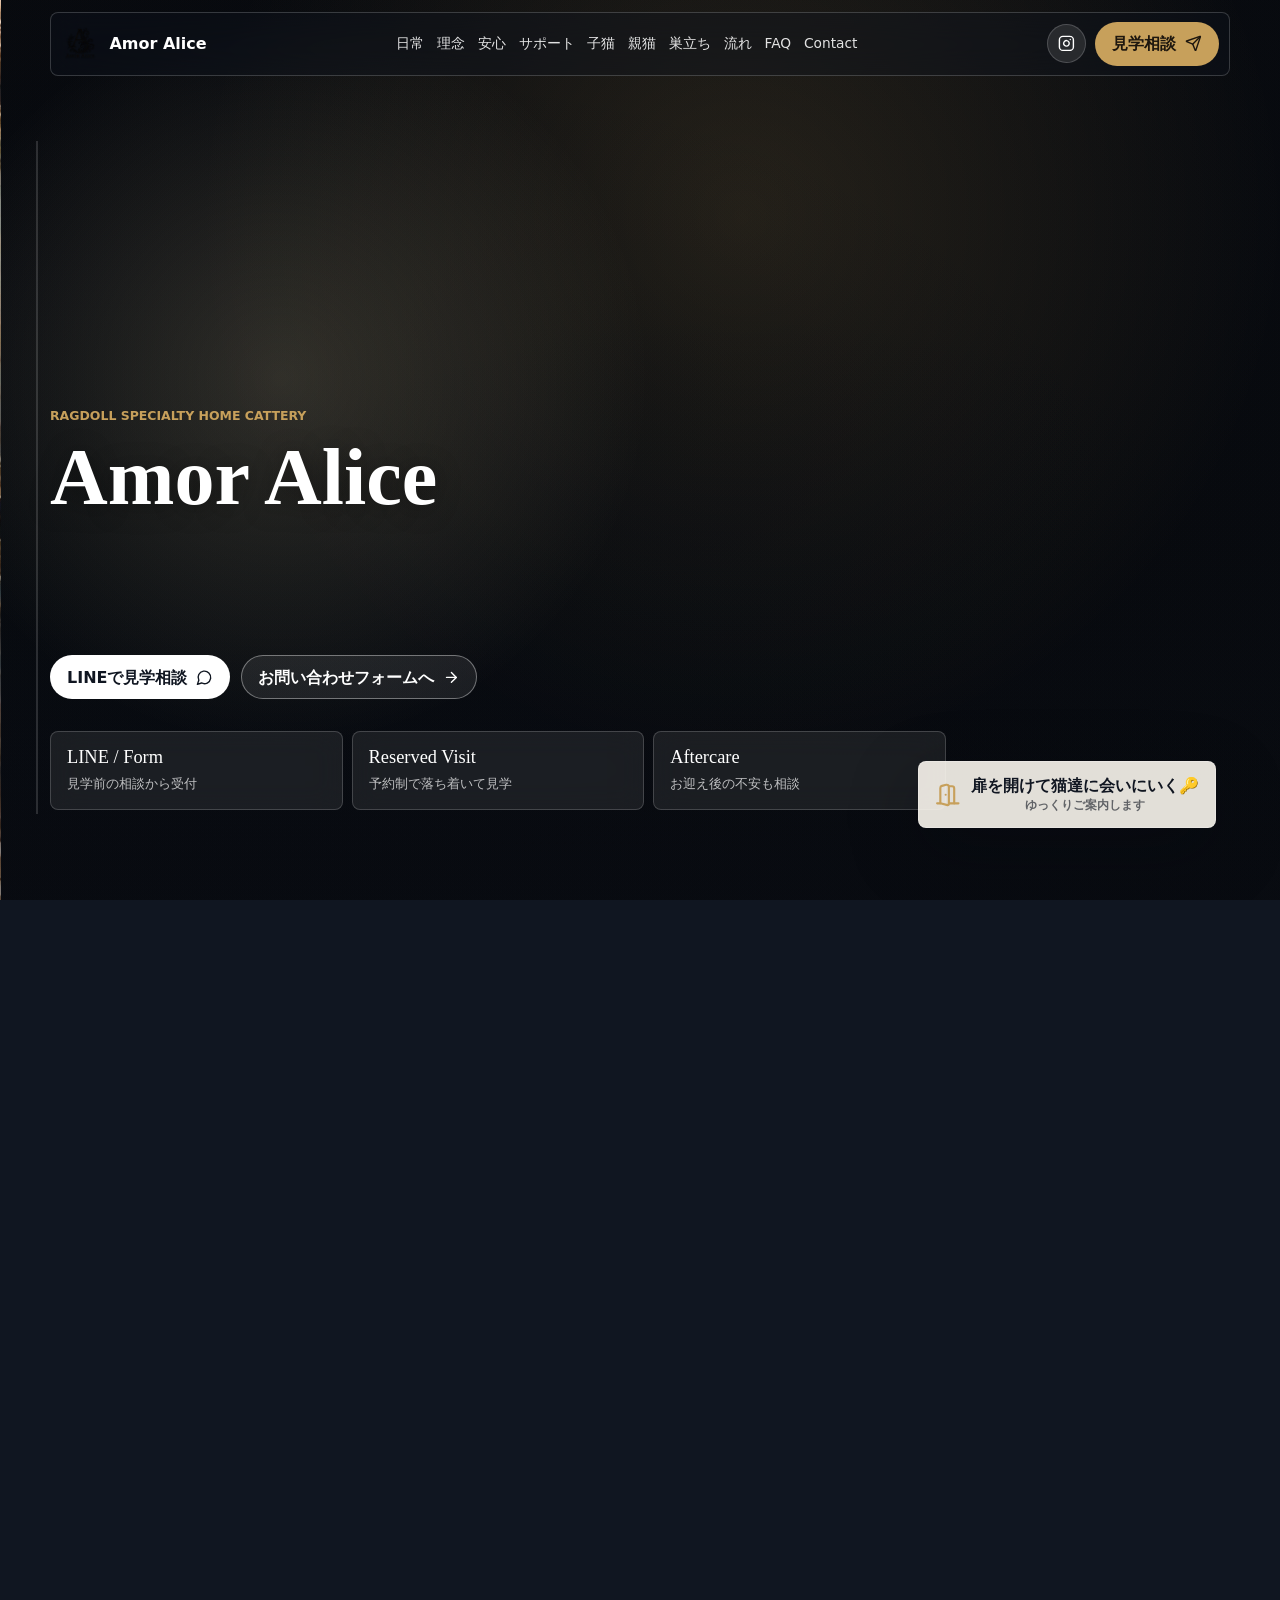
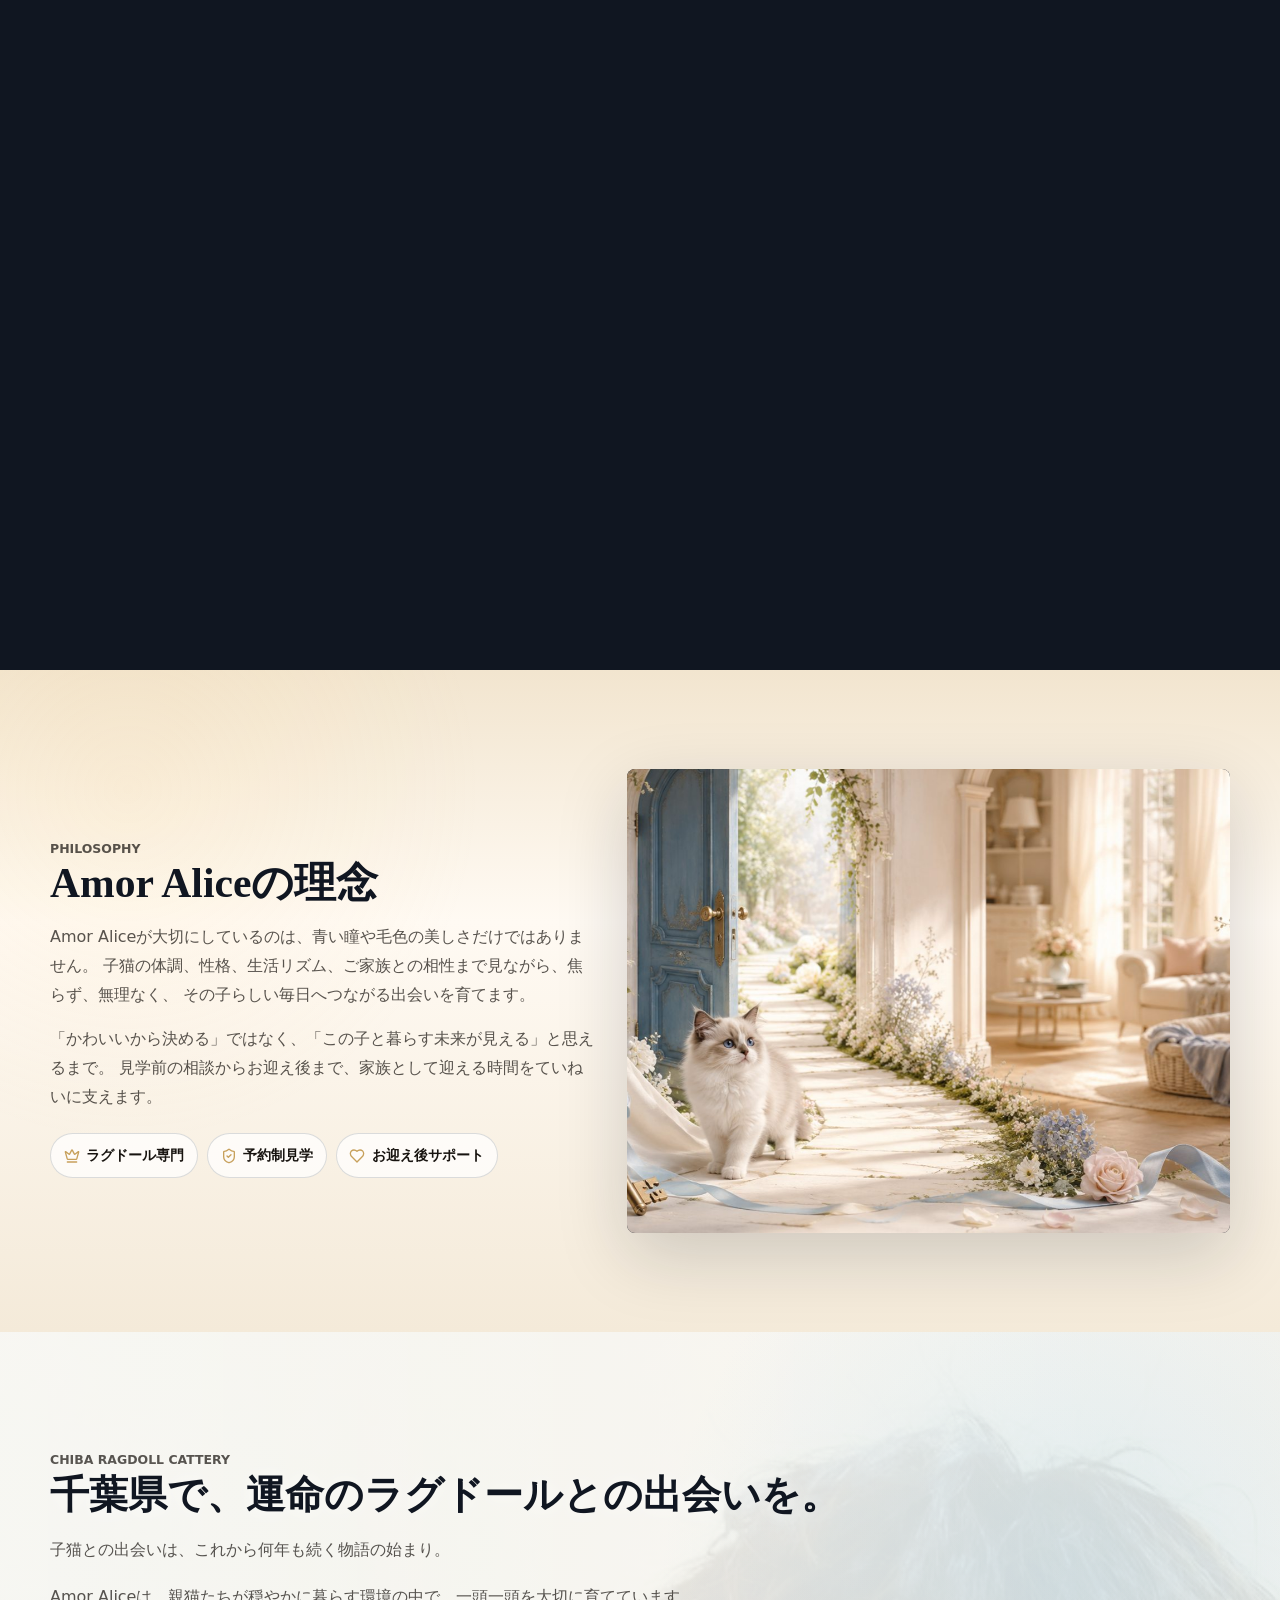
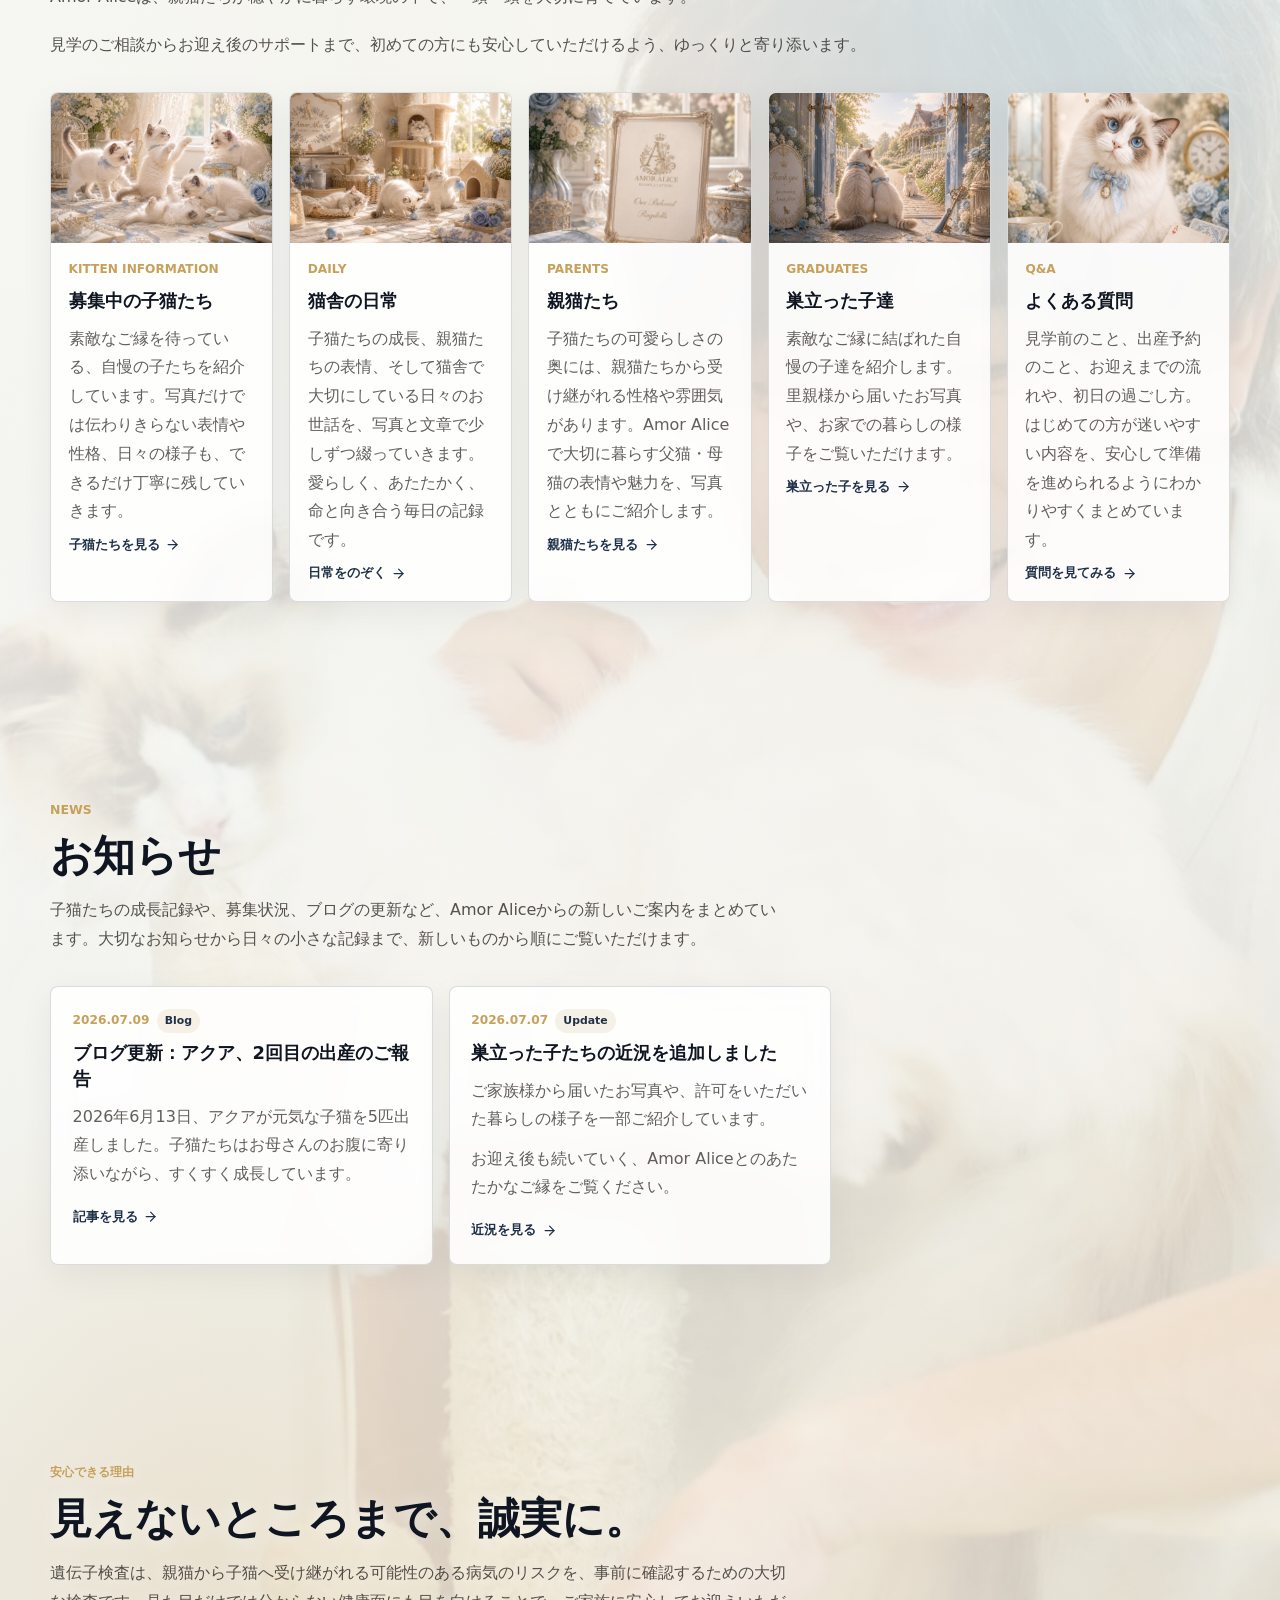
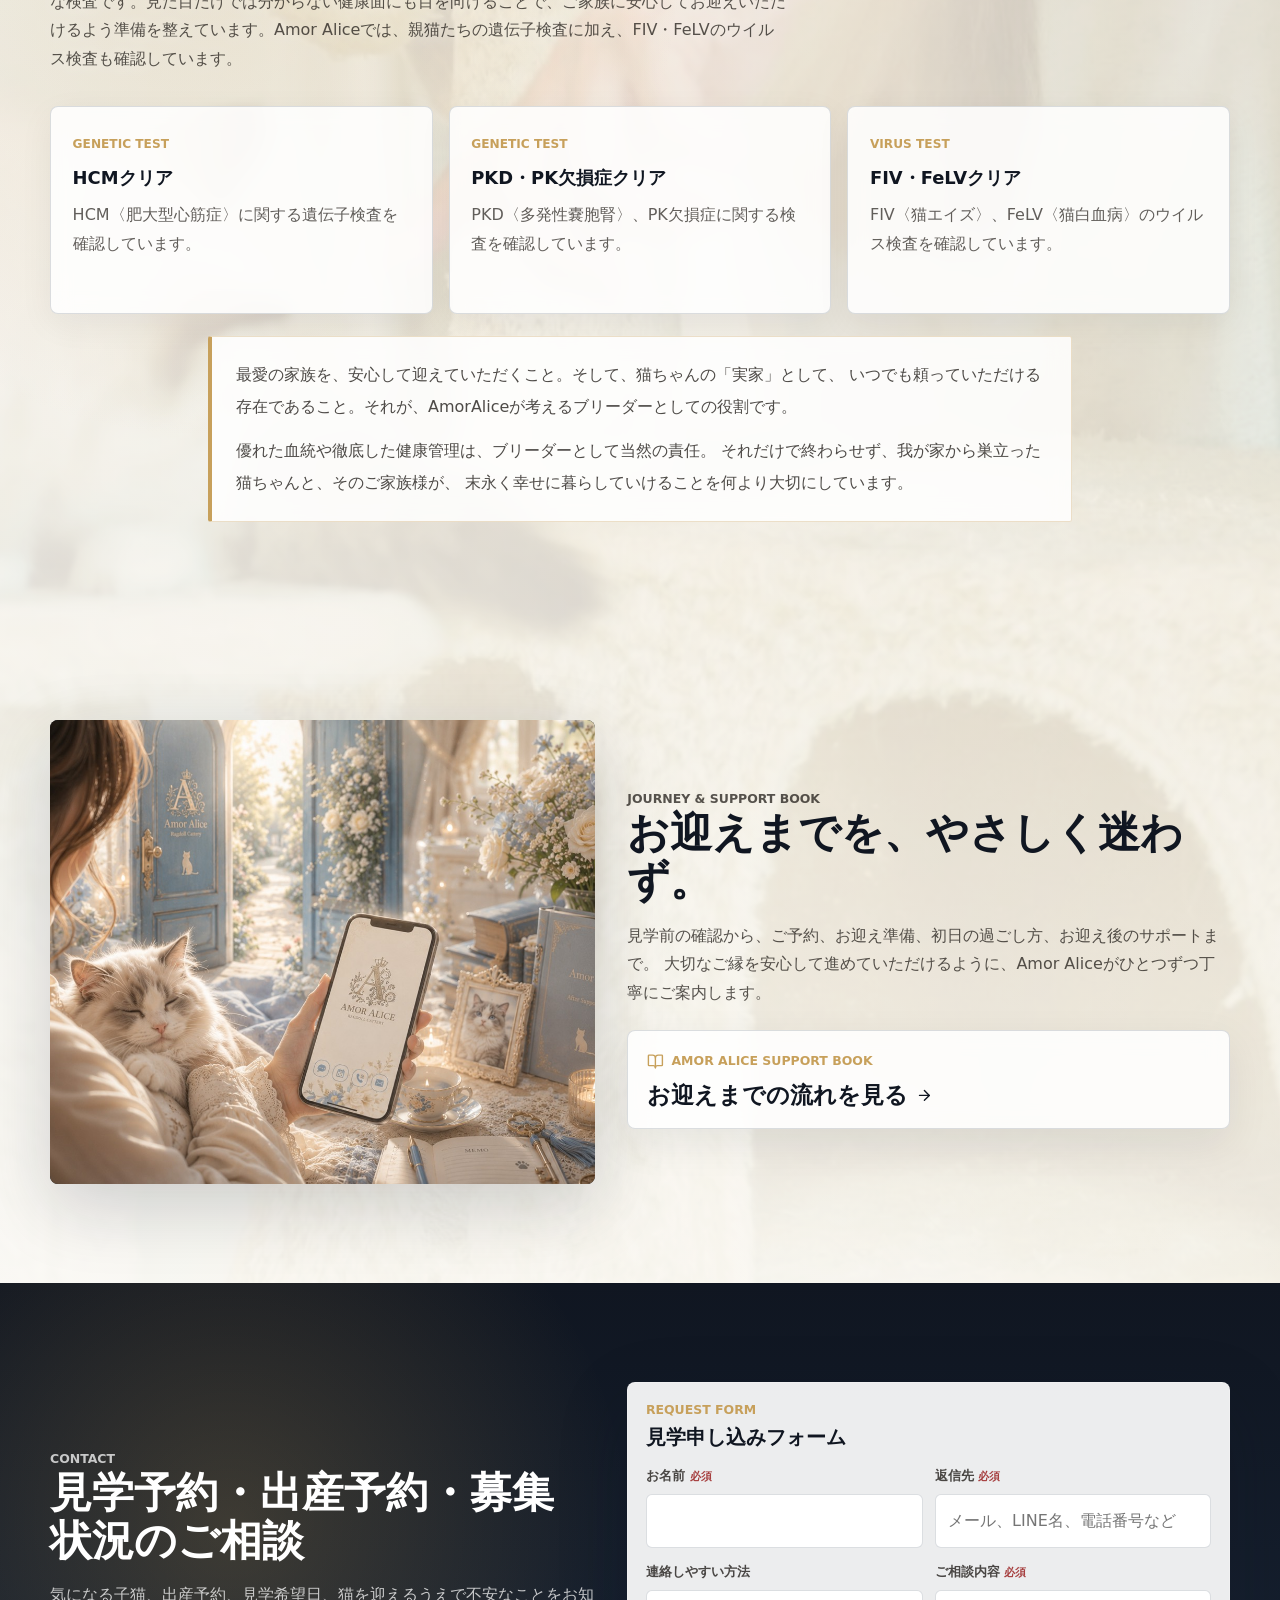
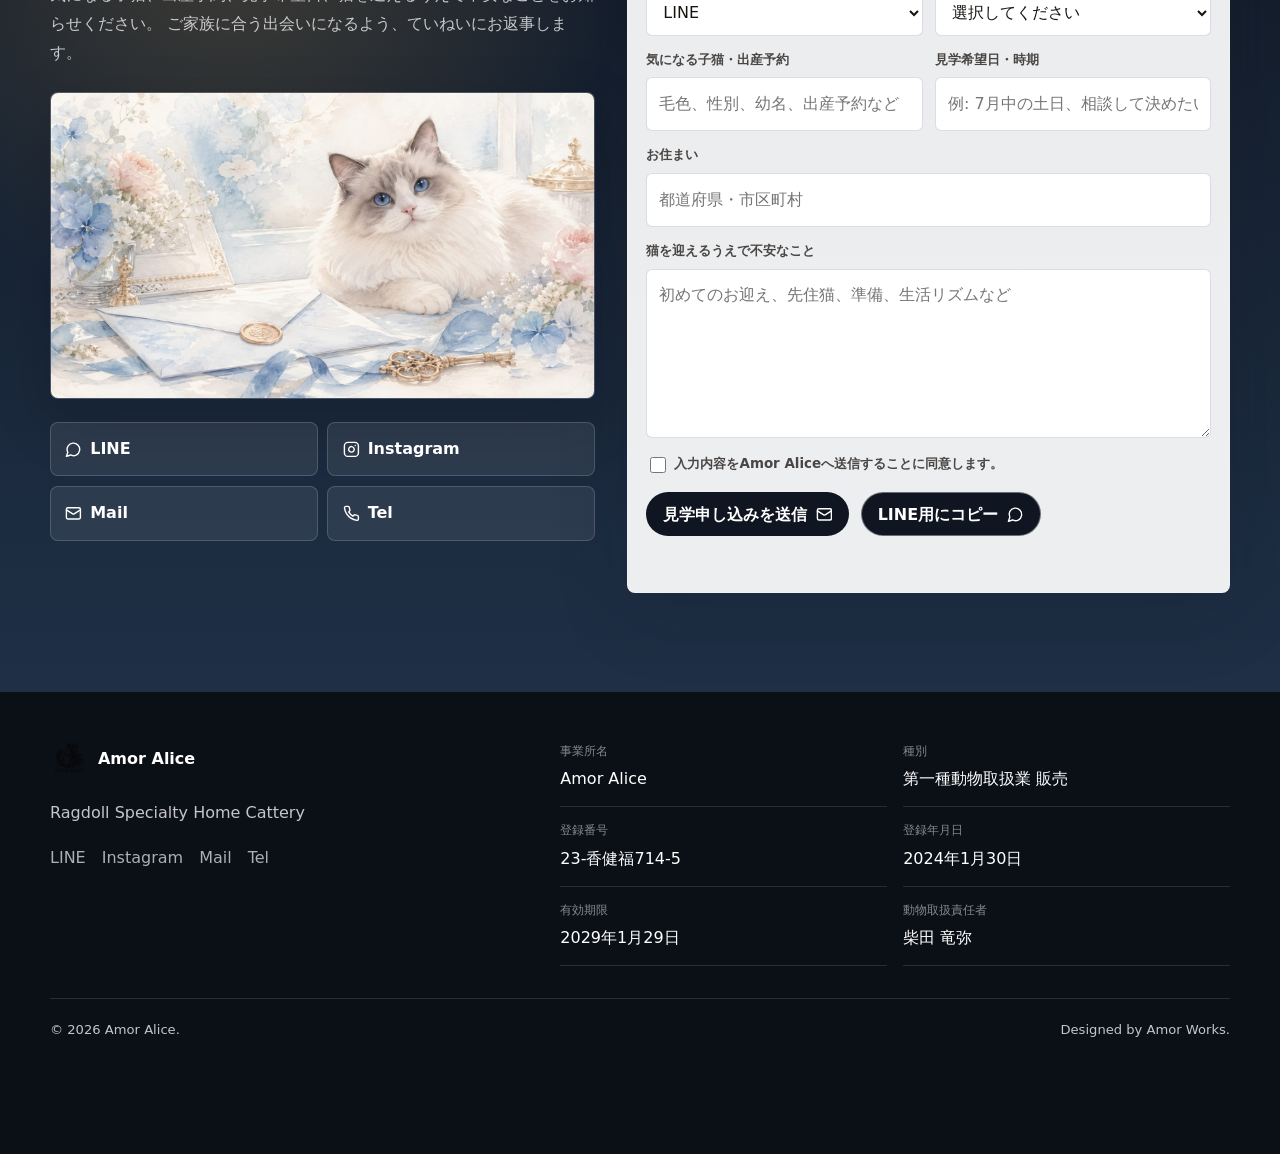
==== commit b1e8f26e: "Fix Aqua blog update date" ====
--- a/index.html
+++ b/index.html
@@ -1 +1 @@
-<!DOCTYPE html><!--7sevmPa5FJQvyJ9jWRO2M--><html lang="ja"><head><meta charSet="utf-8"/><meta name="viewport" content="width=device-width, initial-scale=1"/><link rel="preload" as="image" href="assets/brand-logo.png"/><link rel="preload" as="image" href="assets/generated/intro-world.jpg"/><link rel="preload" as="image" href="assets/generated/kittens-page-ragdolls.jpg"/><link rel="preload" as="image" href="assets/daily-blog-room.jpg"/><link rel="preload" as="image" href="assets/generated/parents-page-ragdolls.jpg"/><link rel="preload" as="image" href="assets/generated/graduates-page-ragdolls.jpg"/><link rel="preload" as="image" href="assets/generated/faq-page-ragdoll.jpg"/><link rel="preload" as="image" href="assets/generated/after-support-guide.jpg"/><link rel="preload" as="image" href="assets/generated/contact-invitation.jpg"/><link rel="stylesheet" href="/_next/static/css/ce2b4de1057b2c06.css" data-precedence="next"/><link rel="preload" as="script" fetchPriority="low" href="/_next/static/chunks/webpack-c042ca735a68d6ec.js"/><script src="/_next/static/chunks/4bd1b696-c023c6e3521b1417.js" async=""></script><script src="/_next/static/chunks/255-64e783496c90356a.js" async=""></script><script src="/_next/static/chunks/main-app-a47412eca1f92c4f.js" async=""></script><script src="/_next/static/chunks/c15bf2b0-52e8419f34af26ab.js" async=""></script><script src="/_next/static/chunks/880-e8b6edeed0bcaaa0.js" async=""></script><script src="/_next/static/chunks/738-b1f2e8969bfd7833.js" async=""></script><script src="/_next/static/chunks/app/page-11634771abd7be63.js" async=""></script><meta name="theme-color" content="#101621"/><title>Amor Alice｜千葉県のラグドール専門キャッテリー</title><meta name="description" content="Amor Aliceは、千葉県でラグドールを家族に迎えたいご家族へ、見学前の相談からお迎え後までていねいにつなぐ予約制ホームキャッテリーです。"/><meta name="application-name" content="Amor Alice"/><meta name="keywords" content="Amor Alice,ラグドール,ラグドール ブリーダー,千葉県 ラグドール,千葉県 ラグドール ブリーダー,ラグドール 子猫,キャッテリー,見学相談"/><meta name="creator" content="Amor Alice"/><meta name="publisher" content="Amor Alice"/><meta name="category" content="ラグドール専門キャッテリー"/><link rel="canonical" href="https://catteryamoralice-ragdoll.github.io/"/><meta property="og:title" content="Amor Alice｜千葉県のラグドール専門キャッテリー"/><meta property="og:description" content="Amor Aliceは、千葉県でラグドールを家族に迎えたいご家族へ、見学前の相談からお迎え後までていねいにつなぐ予約制ホームキャッテリーです。"/><meta property="og:url" content="https://catteryamoralice-ragdoll.github.io/"/><meta property="og:site_name" content="Amor Alice"/><meta property="og:locale" content="ja_JP"/><meta property="og:image" content="https://catteryamoralice-ragdoll.github.io/assets/hero-fantasy.jpg"/><meta property="og:image:width" content="1400"/><meta property="og:image:height" content="933"/><meta property="og:image:alt" content="Amor Aliceの世界観を表すラグドールのビジュアル"/><meta property="og:type" content="website"/><meta name="twitter:card" content="summary_large_image"/><meta name="twitter:title" content="Amor Alice｜千葉県のラグドール専門キャッテリー"/><meta name="twitter:description" content="Amor Aliceは、千葉県でラグドールを家族に迎えたいご家族へ、見学前の相談からお迎え後までていねいにつなぐ予約制ホームキャッテリーです。"/><meta name="twitter:image" content="https://catteryamoralice-ragdoll.github.io/assets/hero-fantasy.jpg"/><link rel="icon" href="/assets/favicon.png" type="image/png"/><link rel="apple-touch-icon" href="/assets/apple-touch-icon.png" type="image/png"/><script src="/_next/static/chunks/polyfills-42372ed130431b0a.js" noModule=""></script></head><body><div hidden=""><!--$--><!--/$--></div><script type="application/ld+json">[{"@context":"https://schema.org","@type":"WebSite","@id":"https://catteryamoralice-ragdoll.github.io/#website","name":"Amor Alice","alternateName":["Cattery Amor Alice","Amor Alice Ragdoll"],"url":"https://catteryamoralice-ragdoll.github.io/","inLanguage":"ja-JP","publisher":{"@id":"https://catteryamoralice-ragdoll.github.io/#localbusiness"}},{"@context":"https://schema.org","@type":"LocalBusiness","@id":"https://catteryamoralice-ragdoll.github.io/#localbusiness","name":"Amor Alice","alternateName":["Cattery Amor Alice","Amor Alice Ragdoll"],"url":"https://catteryamoralice-ragdoll.github.io/","logo":"https://catteryamoralice-ragdoll.github.io/assets/brand-logo.png","image":["https://catteryamoralice-ragdoll.github.io/assets/hero-fantasy.jpg","https://catteryamoralice-ragdoll.github.io/assets/generated/kittens-page-ragdolls.jpg","https://catteryamoralice-ragdoll.github.io/assets/generated/parents-page-ragdolls.jpg"],"description":"Amor Aliceは、千葉県でラグドールを家族に迎えたいご家族へ、見学前の相談からお迎え後までていねいにつなぐ予約制ホームキャッテリーです。","telephone":"+81-90-8742-6180","email":"cattery227.amor.alice@gmail.com","sameAs":["https://www.instagram.com/cattery_amor.alice/"],"address":{"@type":"PostalAddress","addressRegion":"千葉県","addressCountry":"JP"},"areaServed":[{"@type":"AdministrativeArea","name":"千葉県"},{"@type":"Country","name":"日本"}],"knowsAbout":["ラグドール","ラグドールの子猫","ラグドールの見学相談","子猫のお迎え準備","お迎え後サポート"],"makesOffer":[{"@type":"Offer","itemOffered":{"@type":"Service","name":"ラグドールの見学相談","description":"ラグドールの子猫を迎えたいご家族へ、募集状況や見学予約を案内します。"}},{"@type":"Offer","itemOffered":{"@type":"Service","name":"お迎え後サポート","description":"食事、トイレ、環境への慣れ方など、お迎え直後の不安を相談できます。"}}]},{"@context":"https://schema.org","@type":"WebPage","@id":"https://catteryamoralice-ragdoll.github.io/#webpage","url":"https://catteryamoralice-ragdoll.github.io/","name":"Amor Alice｜千葉県のラグドール専門キャッテリー","description":"Amor Aliceは、千葉県でラグドールを家族に迎えたいご家族へ、見学前の相談からお迎え後までていねいにつなぐ予約制ホームキャッテリーです。","inLanguage":"ja-JP","isPartOf":{"@id":"https://catteryamoralice-ragdoll.github.io/#website"},"publisher":{"@id":"https://catteryamoralice-ragdoll.github.io/#localbusiness"},"primaryImageOfPage":{"@type":"ImageObject","url":"https://catteryamoralice-ragdoll.github.io/assets/hero-fantasy.jpg"}},{"@context":"https://schema.org","@type":"BreadcrumbList","itemListElement":[{"@type":"ListItem","position":1,"name":"Amor Alice","item":"https://catteryamoralice-ragdoll.github.io/"}]}]</script><header class="site-header "><a class="brand" href="#top" aria-label="Amor Alice トップへ"><img src="assets/brand-logo.png" alt=""/><span>Amor Alice</span></a><nav class="desktop-nav" aria-label="メインナビゲーション"><a href="daily/">日常</a><a href="#about">理念</a><a href="#reason">安心</a><a href="#support">サポート</a><a href="kittens/">子猫</a><a href="parents/">親猫</a><a href="graduates/">巣立ち</a><a href="journey/">流れ</a><a href="faq/">FAQ</a><a href="#contact">Contact</a></nav><div class="header-actions"><a class="icon-link" href="https://www.instagram.com/cattery_amor.alice/" target="_blank" rel="noopener" aria-label="Instagram"><svg xmlns="http://www.w3.org/2000/svg" width="24" height="24" viewBox="0 0 24 24" fill="none" stroke="currentColor" stroke-width="2" stroke-linecap="round" stroke-linejoin="round" class="lucide lucide-instagram" aria-hidden="true"><rect width="20" height="20" x="2" y="2" rx="5" ry="5"></rect><path d="M16 11.37A4 4 0 1 1 12.63 8 4 4 0 0 1 16 11.37z"></path><line x1="17.5" x2="17.51" y1="6.5" y2="6.5"></line></svg></a><a class="header-cta" href="#contact">見学相談<svg xmlns="http://www.w3.org/2000/svg" width="24" height="24" viewBox="0 0 24 24" fill="none" stroke="currentColor" stroke-width="2" stroke-linecap="round" stroke-linejoin="round" class="lucide lucide-send" aria-hidden="true"><path d="M14.536 21.686a.5.5 0 0 0 .937-.024l6.5-19a.496.496 0 0 0-.635-.635l-19 6.5a.5.5 0 0 0-.024.937l7.93 3.18a2 2 0 0 1 1.112 1.11z"></path><path d="m21.854 2.147-10.94 10.939"></path></svg></a><button class="menu-button" type="button" aria-expanded="false" aria-controls="mobile-nav" aria-label="メニューを開く"><svg xmlns="http://www.w3.org/2000/svg" width="24" height="24" viewBox="0 0 24 24" fill="none" stroke="currentColor" stroke-width="2" stroke-linecap="round" stroke-linejoin="round" class="lucide lucide-menu" aria-hidden="true"><line x1="4" x2="20" y1="12" y2="12"></line><line x1="4" x2="20" y1="6" y2="6"></line><line x1="4" x2="20" y1="18" y2="18"></line></svg></button></div></header><div class="mobile-panel " id="mobile-nav"><a href="daily/">日常</a><a href="#about">理念</a><a href="#reason">安心</a><a href="#support">サポート</a><a href="kittens/">子猫</a><a href="parents/">親猫</a><a href="graduates/">巣立ち</a><a href="journey/">流れ</a><a href="faq/">FAQ</a><a href="#contact">Contact</a></div><nav class="mobile-contact-bar" aria-label="スマートフォン用の主要導線"><a href="https://lin.ee/4A4dqHU" target="_blank" rel="noopener"><svg xmlns="http://www.w3.org/2000/svg" width="24" height="24" viewBox="0 0 24 24" fill="none" stroke="currentColor" stroke-width="2" stroke-linecap="round" stroke-linejoin="round" class="lucide lucide-message-circle" aria-hidden="true"><path d="M7.9 20A9 9 0 1 0 4 16.1L2 22Z"></path></svg>LINE</a><a class="is-primary" href="#contact"><svg xmlns="http://www.w3.org/2000/svg" width="24" height="24" viewBox="0 0 24 24" fill="none" stroke="currentColor" stroke-width="2" stroke-linecap="round" stroke-linejoin="round" class="lucide lucide-calendar-days" aria-hidden="true"><path d="M8 2v4"></path><path d="M16 2v4"></path><rect width="18" height="18" x="3" y="4" rx="2"></rect><path d="M3 10h18"></path><path d="M8 14h.01"></path><path d="M12 14h.01"></path><path d="M16 14h.01"></path><path d="M8 18h.01"></path><path d="M12 18h.01"></path><path d="M16 18h.01"></path></svg>相談</a><a href="kittens/"><svg xmlns="http://www.w3.org/2000/svg" width="24" height="24" viewBox="0 0 24 24" fill="none" stroke="currentColor" stroke-width="2" stroke-linecap="round" stroke-linejoin="round" class="lucide lucide-baby" aria-hidden="true"><path d="M9 12h.01"></path><path d="M15 12h.01"></path><path d="M10 16c.5.3 1.2.5 2 .5s1.5-.2 2-.5"></path><path d="M19 6.3a9 9 0 0 1 1.8 3.9 2 2 0 0 1 0 3.6 9 9 0 0 1-17.6 0 2 2 0 0 1 0-3.6A9 9 0 0 1 12 3c2 0 3.5 1.1 3.5 2.5s-.9 2.5-2 2.5c-.8 0-1.5-.4-1.5-1"></path></svg>子猫</a></nav><main id="top"><section class="premium-hero" aria-labelledby="hero-title"><div class="hero-sticky-stage"><div class="hero-visual-stage" aria-hidden="true"><div class="hero-frame-layer"><canvas class="hero-frame-canvas" data-hero-frame-canvas="true"></canvas><div class="hero-frame-loader" data-hero-frame-loader="true"><span></span></div></div><div class="hero-shade"></div></div><button class="hero-door-button" type="button"><svg xmlns="http://www.w3.org/2000/svg" width="24" height="24" viewBox="0 0 24 24" fill="none" stroke="currentColor" stroke-width="2" stroke-linecap="round" stroke-linejoin="round" class="lucide lucide-door-open" aria-hidden="true"><path d="M13 4h3a2 2 0 0 1 2 2v14"></path><path d="M2 20h3"></path><path d="M13 20h9"></path><path d="M10 12v.01"></path><path d="M13 4.562v16.157a1 1 0 0 1-1.242.97L5 20V5.562a2 2 0 0 1 1.515-1.94l4-1A2 2 0 0 1 13 4.561Z"></path></svg><span>扉を開けて猫達に会いにいく🔑</span><small>ゆっくりご案内します</small></button><div class="hero-copy-stage"><span class="hero-scroll-progress" aria-hidden="true"><span></span></span><div class="hero-content"><p class="eyebrow">Ragdoll Specialty Home Cattery</p><h1 id="hero-title">Amor Alice</h1><p class="hero-lede">千葉県でラグドールを家族に迎えたいご家族へ。子猫との出会いを、 見学前の相談からお迎え後までていねいにつなぐ予約制ホームキャッテリーです。</p><div class="hero-actions" aria-label="主要導線"><a class="button primary" href="https://lin.ee/4A4dqHU" target="_blank" rel="noopener">LINEで見学相談<svg xmlns="http://www.w3.org/2000/svg" width="24" height="24" viewBox="0 0 24 24" fill="none" stroke="currentColor" stroke-width="2" stroke-linecap="round" stroke-linejoin="round" class="lucide lucide-message-circle" aria-hidden="true"><path d="M7.9 20A9 9 0 1 0 4 16.1L2 22Z"></path></svg></a><a class="button secondary" href="#contact">お問い合わせフォームへ<svg xmlns="http://www.w3.org/2000/svg" width="24" height="24" viewBox="0 0 24 24" fill="none" stroke="currentColor" stroke-width="2" stroke-linecap="round" stroke-linejoin="round" class="lucide lucide-arrow-right" aria-hidden="true"><path d="M5 12h14"></path><path d="m12 5 7 7-7 7"></path></svg></a></div></div><div class="hero-signals" aria-label="Amor Aliceの特徴"><div class="hero-signal"><span>LINE / Form</span><small>見学前の相談から受付</small></div><div class="hero-signal"><span>Reserved Visit</span><small>予約制で落ち着いて見学</small></div><div class="hero-signal"><span>Aftercare</span><small>お迎え後の不安も相談</small></div></div></div></div></section><section class="section about-section" id="about"><div class="section-inner about-grid"><div class="about-copy" data-gsap="true"><p class="eyebrow">Philosophy</p><h2>Amor Aliceの理念</h2><p>Amor Aliceが大切にしているのは、青い瞳や毛色の美しさだけではありません。 子猫の体調、性格、生活リズム、ご家族との相性まで見ながら、焦らず、無理なく、 その子らしい毎日へつながる出会いを育てます。</p><p>「かわいいから決める」ではなく、「この子と暮らす未来が見える」と思えるまで。 見学前の相談からお迎え後まで、家族として迎える時間をていねいに支えます。</p><div class="trust-line"><span><svg xmlns="http://www.w3.org/2000/svg" width="24" height="24" viewBox="0 0 24 24" fill="none" stroke="currentColor" stroke-width="2" stroke-linecap="round" stroke-linejoin="round" class="lucide lucide-crown" aria-hidden="true"><path d="M11.562 3.266a.5.5 0 0 1 .876 0L15.39 8.87a1 1 0 0 0 1.516.294L21.183 5.5a.5.5 0 0 1 .798.519l-2.834 10.246a1 1 0 0 1-.956.734H5.81a1 1 0 0 1-.957-.734L2.02 6.02a.5.5 0 0 1 .798-.519l4.276 3.664a1 1 0 0 0 1.516-.294z"></path><path d="M5 21h14"></path></svg>ラグドール専門</span><span><svg xmlns="http://www.w3.org/2000/svg" width="24" height="24" viewBox="0 0 24 24" fill="none" stroke="currentColor" stroke-width="2" stroke-linecap="round" stroke-linejoin="round" class="lucide lucide-shield-check" aria-hidden="true"><path d="M20 13c0 5-3.5 7.5-7.66 8.95a1 1 0 0 1-.67-.01C7.5 20.5 4 18 4 13V6a1 1 0 0 1 1-1c2 0 4.5-1.2 6.24-2.72a1.17 1.17 0 0 1 1.52 0C14.51 3.81 17 5 19 5a1 1 0 0 1 1 1z"></path><path d="m9 12 2 2 4-4"></path></svg>予約制見学</span><span><svg xmlns="http://www.w3.org/2000/svg" width="24" height="24" viewBox="0 0 24 24" fill="none" stroke="currentColor" stroke-width="2" stroke-linecap="round" stroke-linejoin="round" class="lucide lucide-heart" aria-hidden="true"><path d="M19 14c1.49-1.46 3-3.21 3-5.5A5.5 5.5 0 0 0 16.5 3c-1.76 0-3 .5-4.5 2-1.5-1.5-2.74-2-4.5-2A5.5 5.5 0 0 0 2 8.5c0 2.3 1.5 4.05 3 5.5l7 7Z"></path></svg>お迎え後サポート</span></div></div><figure class="about-photo" data-gsap="true"><img src="assets/generated/intro-world.jpg" alt="Amor Aliceの世界観を表した青い扉" data-parallax="true"/></figure></div></section><div class="post-hero-world"><section class="section local-search-section" aria-labelledby="local-search-title"><div class="section-inner local-search-layout local-search-layout-with-cards"><div class="local-search-copy" data-gsap="true"><p class="eyebrow">CHIBA RAGDOLL CATTERY</p><h2 id="local-search-title">千葉県で、運命のラグドールとの出会いを。</h2><p>子猫との出会いは、これから何年も続く物語の始まり。</p><p>Amor Aliceは、親猫たちが穏やかに暮らす環境の中で、一頭一頭を大切に育てています。</p><p>見学のご相談からお迎え後のサポートまで、初めての方にも安心していただけるよう、ゆっくりと寄り添います。</p></div><div class="page-card-grid local-page-card-grid" data-stagger="true"><a class="page-card" href="kittens/" data-stagger-item="true"><img src="assets/generated/kittens-page-ragdolls.jpg" alt="Amor Aliceの子猫たち"/><span>Kitten Information</span><h3>募集中の子猫たち</h3><p>素敵なご縁を待っている、自慢の子たちを紹介しています。写真だけでは伝わりきらない表情や性格、日々の様子も、できるだけ丁寧に残していきます。</p><small>子猫たちを見る<svg xmlns="http://www.w3.org/2000/svg" width="24" height="24" viewBox="0 0 24 24" fill="none" stroke="currentColor" stroke-width="2" stroke-linecap="round" stroke-linejoin="round" class="lucide lucide-arrow-right" aria-hidden="true"><path d="M5 12h14"></path><path d="m12 5 7 7-7 7"></path></svg></small></a><a class="page-card" href="daily/" data-stagger-item="true"><img src="assets/daily-blog-room.jpg" alt="Amor Aliceの猫舎でラグドールたちが穏やかに過ごす様子"/><span>Daily</span><h3>猫舎の日常</h3><p>子猫たちの成長、親猫たちの表情、そして猫舎で大切にしている日々のお世話を、写真と文章で少しずつ綴っていきます。愛らしく、あたたかく、命と向き合う毎日の記録です。</p><small>日常をのぞく<svg xmlns="http://www.w3.org/2000/svg" width="24" height="24" viewBox="0 0 24 24" fill="none" stroke="currentColor" stroke-width="2" stroke-linecap="round" stroke-linejoin="round" class="lucide lucide-arrow-right" aria-hidden="true"><path d="M5 12h14"></path><path d="m12 5 7 7-7 7"></path></svg></small></a><a class="page-card" href="parents/" data-stagger-item="true"><img src="assets/generated/parents-page-ragdolls.jpg" alt="Amor Aliceで暮らすラグドールの親猫たち"/><span>Parents</span><h3>親猫たち</h3><p>子猫たちの可愛らしさの奥には、親猫たちから受け継がれる性格や雰囲気があります。Amor Aliceで大切に暮らす父猫・母猫の表情や魅力を、写真とともにご紹介します。</p><small>親猫たちを見る<svg xmlns="http://www.w3.org/2000/svg" width="24" height="24" viewBox="0 0 24 24" fill="none" stroke="currentColor" stroke-width="2" stroke-linecap="round" stroke-linejoin="round" class="lucide lucide-arrow-right" aria-hidden="true"><path d="M5 12h14"></path><path d="m12 5 7 7-7 7"></path></svg></small></a><a class="page-card" href="graduates/" data-stagger-item="true"><img src="assets/generated/graduates-page-ragdolls.jpg" alt="Amor Aliceから巣立ったラグドールの子たち"/><span>Graduates</span><h3>巣立った子達</h3><p>素敵なご縁に結ばれた自慢の子達を紹介します。里親様から届いたお写真や、お家での暮らしの様子をご覧いただけます。</p><small>巣立った子を見る<svg xmlns="http://www.w3.org/2000/svg" width="24" height="24" viewBox="0 0 24 24" fill="none" stroke="currentColor" stroke-width="2" stroke-linecap="round" stroke-linejoin="round" class="lucide lucide-arrow-right" aria-hidden="true"><path d="M5 12h14"></path><path d="m12 5 7 7-7 7"></path></svg></small></a><a class="page-card" href="faq/" data-stagger-item="true"><img src="assets/generated/faq-page-ragdoll.jpg" alt="ラグドールのお迎え前によくある質問を表す写真"/><span>Q&amp;A</span><h3>よくある質問</h3><p>見学前のこと、出産予約のこと、お迎えまでの流れや、初日の過ごし方。はじめての方が迷いやすい内容を、安心して準備を進められるようにわかりやすくまとめています。</p><small>質問を見てみる<svg xmlns="http://www.w3.org/2000/svg" width="24" height="24" viewBox="0 0 24 24" fill="none" stroke="currentColor" stroke-width="2" stroke-linecap="round" stroke-linejoin="round" class="lucide lucide-arrow-right" aria-hidden="true"><path d="M5 12h14"></path><path d="m12 5 7 7-7 7"></path></svg></small></a></div></div></section><section class="section news-section" id="news" aria-labelledby="news-title"><div class="section-inner"><div class="section-heading" data-gsap="true"><p class="eyebrow">News</p><h2>お知らせ</h2><p>子猫たちの成長記録や、募集状況、ブログの更新など、Amor Aliceからの新しいご案内をまとめています。大切なお知らせから日々の小さな記録まで、新しいものから順にご覧いただけます。</p></div><div class="news-grid" data-stagger="true"><a class="news-card" href="daily/#aqua-second-birth-20260613" data-stagger-item="true"><div class="news-meta"><time>2026.06.13</time><span>Blog</span></div><h3>ブログ更新：アクア、2回目の出産のご報告</h3><p>2026年6月13日、アクアが元気な子猫を5匹出産しました。子猫たちはお母さんのお腹に寄り添いながら、すくすく成長しています。</p><small>記事を見る<svg xmlns="http://www.w3.org/2000/svg" width="24" height="24" viewBox="0 0 24 24" fill="none" stroke="currentColor" stroke-width="2" stroke-linecap="round" stroke-linejoin="round" class="lucide lucide-arrow-right" aria-hidden="true"><path d="M5 12h14"></path><path d="m12 5 7 7-7 7"></path></svg></small></a><a class="news-card" href="graduates/" data-stagger-item="true"><div class="news-meta"><time>2026.07.07</time><span>Update</span></div><h3>巣立った子たちの近況を追加しました</h3><p>ご家族様から届いたお写真や、許可をいただいた暮らしの様子を一部ご紹介しています。</p><p>お迎え後も続いていく、Amor Aliceとのあたたかなご縁をご覧ください。</p><small>近況を見る<svg xmlns="http://www.w3.org/2000/svg" width="24" height="24" viewBox="0 0 24 24" fill="none" stroke="currentColor" stroke-width="2" stroke-linecap="round" stroke-linejoin="round" class="lucide lucide-arrow-right" aria-hidden="true"><path d="M5 12h14"></path><path d="m12 5 7 7-7 7"></path></svg></small></a></div></div></section><section class="section reason-section" id="reason"><div class="section-inner"><div class="section-heading" data-gsap="true"><p class="eyebrow">安心できる理由</p><h2>見えないところまで、誠実に。</h2><p>遺伝子検査は、親猫から子猫へ受け継がれる可能性のある病気のリスクを、事前に確認するための大切な検査です。見た目だけでは分からない健康面にも目を向けることで、ご家族に安心してお迎えいただけるよう準備を整えています。Amor Aliceでは、親猫たちの遺伝子検査に加え、FIV・FeLVのウイルス検査も確認しています。</p></div><div class="reason-grid" data-stagger="true"><article class="reason-card" data-stagger-item="true"><span>GENETIC TEST</span><h3>HCMクリア</h3><p>HCM〈肥大型心筋症〉に関する遺伝子検査を確認しています。</p></article><article class="reason-card" data-stagger-item="true"><span>GENETIC TEST</span><h3>PKD・PK欠損症クリア</h3><p>PKD〈多発性嚢胞腎〉、PK欠損症に関する検査を確認しています。</p></article><article class="reason-card" data-stagger-item="true"><span>VIRUS TEST</span><h3>FIV・FeLVクリア</h3><p>FIV〈猫エイズ〉、FeLV〈猫白血病〉のウイルス検査を確認しています。</p></article></div><div class="reason-closing" data-gsap="true"><p>最愛の家族を、安心して迎えていただくこと。そして、猫ちゃんの「実家」として、 いつでも頼っていただける存在であること。それが、AmorAliceが考えるブリーダーとしての役割です。</p><p>優れた血統や徹底した健康管理は、ブリーダーとして当然の責任。 それだけで終わらせず、我が家から巣立った猫ちゃんと、そのご家族様が、 末永く幸せに暮らしていけることを何より大切にしています。</p></div></div></section><section class="section support-section" id="support"><div class="section-inner support-layout"><figure class="feature-photo" data-gsap="true"><img src="assets/generated/after-support-guide.jpg" alt="Amor Aliceのお迎え後サポートをイメージした相談シーン"/></figure><div class="support-copy" data-gsap="true"><p class="eyebrow">Journey &amp; Support Book</p><h2>お迎えまでを、やさしく迷わず。</h2><p>見学前の確認から、ご予約、お迎え準備、初日の過ごし方、お迎え後のサポートまで。 大切なご縁を安心して進めていただけるように、Amor Aliceがひとつずつ丁寧にご案内します。</p><a class="journey-support-link" href="journey/"><span><svg xmlns="http://www.w3.org/2000/svg" width="24" height="24" viewBox="0 0 24 24" fill="none" stroke="currentColor" stroke-width="2" stroke-linecap="round" stroke-linejoin="round" class="lucide lucide-book-open" aria-hidden="true"><path d="M12 7v14"></path><path d="M3 18a1 1 0 0 1-1-1V4a1 1 0 0 1 1-1h5a4 4 0 0 1 4 4 4 4 0 0 1 4-4h5a1 1 0 0 1 1 1v13a1 1 0 0 1-1 1h-6a3 3 0 0 0-3 3 3 3 0 0 0-3-3z"></path></svg>AMOR ALICE SUPPORT BOOK</span><strong>お迎えまでの流れを見る<svg xmlns="http://www.w3.org/2000/svg" width="24" height="24" viewBox="0 0 24 24" fill="none" stroke="currentColor" stroke-width="2" stroke-linecap="round" stroke-linejoin="round" class="lucide lucide-arrow-right" aria-hidden="true"><path d="M5 12h14"></path><path d="m12 5 7 7-7 7"></path></svg></strong></a></div></div></section></div><section class="section contact-section" id="contact"><div class="section-inner contact-layout"><div class="contact-copy" data-gsap="true"><p class="eyebrow">Contact</p><h2>見学予約・出産予約・募集状況のご相談</h2><p>気になる子猫、出産予約、見学希望日、猫を迎えるうえで不安なことをお知らせください。 ご家族に合う出会いになるよう、ていねいにお返事します。</p><figure class="contact-visual"><img src="assets/generated/contact-invitation.jpg" alt="Amor Aliceへの相談をイメージした手紙とラグドール"/></figure><div class="contact-methods" aria-label="連絡方法"><a href="https://lin.ee/4A4dqHU" target="_blank" rel="noopener"><svg xmlns="http://www.w3.org/2000/svg" width="24" height="24" viewBox="0 0 24 24" fill="none" stroke="currentColor" stroke-width="2" stroke-linecap="round" stroke-linejoin="round" class="lucide lucide-message-circle" aria-hidden="true"><path d="M7.9 20A9 9 0 1 0 4 16.1L2 22Z"></path></svg>LINE</a><a href="https://www.instagram.com/cattery_amor.alice/" target="_blank" rel="noopener"><svg xmlns="http://www.w3.org/2000/svg" width="24" height="24" viewBox="0 0 24 24" fill="none" stroke="currentColor" stroke-width="2" stroke-linecap="round" stroke-linejoin="round" class="lucide lucide-instagram" aria-hidden="true"><rect width="20" height="20" x="2" y="2" rx="5" ry="5"></rect><path d="M16 11.37A4 4 0 1 1 12.63 8 4 4 0 0 1 16 11.37z"></path><line x1="17.5" x2="17.51" y1="6.5" y2="6.5"></line></svg>Instagram</a><a href="mailto:cattery227.amor.alice@gmail.com"><svg xmlns="http://www.w3.org/2000/svg" width="24" height="24" viewBox="0 0 24 24" fill="none" stroke="currentColor" stroke-width="2" stroke-linecap="round" stroke-linejoin="round" class="lucide lucide-mail" aria-hidden="true"><rect width="20" height="16" x="2" y="4" rx="2"></rect><path d="m22 7-8.97 5.7a1.94 1.94 0 0 1-2.06 0L2 7"></path></svg>Mail</a><a href="tel:09087426180"><svg xmlns="http://www.w3.org/2000/svg" width="24" height="24" viewBox="0 0 24 24" fill="none" stroke="currentColor" stroke-width="2" stroke-linecap="round" stroke-linejoin="round" class="lucide lucide-phone" aria-hidden="true"><path d="M22 16.92v3a2 2 0 0 1-2.18 2 19.79 19.79 0 0 1-8.63-3.07 19.5 19.5 0 0 1-6-6 19.79 19.79 0 0 1-3.07-8.67A2 2 0 0 1 4.11 2h3a2 2 0 0 1 2 1.72 12.84 12.84 0 0 0 .7 2.81 2 2 0 0 1-.45 2.11L8.09 9.91a16 16 0 0 0 6 6l1.27-1.27a2 2 0 0 1 2.11-.45 12.84 12.84 0 0 0 2.81.7A2 2 0 0 1 22 16.92z"></path></svg>Tel</a></div></div><form class="visit-form" data-visit-form="true" data-form-endpoint="https://formsubmit.co/ajax/cattery227.amor.alice@gmail.com" data-gsap="true" method="post"><input type="hidden" name="_subject" value="Amor Alice 見学申し込み"/><input type="hidden" name="_template" value="table"/><input type="text" class="form-honey" tabindex="-1" autoComplete="off" aria-hidden="true" name="_honey"/><div class="form-title-block"><p class="eyebrow">Request Form</p><h3>見学申し込みフォーム</h3></div><div class="form-grid"><label><span>お名前 <small>必須</small></span><input type="text" autoComplete="name" required="" name="name"/></label><label><span>返信先 <small>必須</small></span><input type="text" autoComplete="email" placeholder="メール、LINE名、電話番号など" required="" name="contactDetail"/></label><label><span>連絡しやすい方法</span><select name="preferredContact"><option value="LINE" selected="">LINE</option><option value="メール">メール</option><option value="電話">電話</option><option value="Instagram">Instagram</option><option value="どれでも大丈夫">どれでも大丈夫</option></select></label><label><span>ご相談内容 <small>必須</small></span><select name="requestType" required=""><option value="" disabled="" selected="">選択してください</option><option value="募集状況の確認">募集状況の確認</option><option value="子猫の見学">子猫の見学</option><option value="出産予約">出産予約</option><option value="お迎え前の相談">お迎え前の相談</option><option value="その他">その他</option></select></label><label><span>気になる子猫・出産予約</span><input type="text" placeholder="毛色、性別、幼名、出産予約など" name="interest"/></label><label><span>見学希望日・時期</span><input type="text" placeholder="例: 7月中の土日、相談して決めたい" name="visitTiming"/></label><label class="form-wide"><span>お住まい</span><input type="text" autoComplete="address-level1" placeholder="都道府県・市区町村" name="area"/></label><label class="form-wide"><span>猫を迎えるうえで不安なこと</span><textarea name="message" rows="5" placeholder="初めてのお迎え、先住猫、準備、生活リズムなど"></textarea></label></div><label class="form-consent"><input type="checkbox" required="" name="consent"/><span>入力内容をAmor Aliceへ送信することに同意します。</span></label><div class="form-actions"><button class="button primary ink" type="submit">見学申し込みを送信<svg xmlns="http://www.w3.org/2000/svg" width="24" height="24" viewBox="0 0 24 24" fill="none" stroke="currentColor" stroke-width="2" stroke-linecap="round" stroke-linejoin="round" class="lucide lucide-mail" aria-hidden="true"><rect width="20" height="16" x="2" y="4" rx="2"></rect><path d="m22 7-8.97 5.7a1.94 1.94 0 0 1-2.06 0L2 7"></path></svg></button><button class="button secondary ink" type="button">LINE用にコピー<svg xmlns="http://www.w3.org/2000/svg" width="24" height="24" viewBox="0 0 24 24" fill="none" stroke="currentColor" stroke-width="2" stroke-linecap="round" stroke-linejoin="round" class="lucide lucide-message-circle" aria-hidden="true"><path d="M7.9 20A9 9 0 1 0 4 16.1L2 22Z"></path></svg></button></div><p class="form-status" aria-live="polite"></p></form></div></section></main><footer class="site-footer"><div class="footer-inner"><div class="footer-brand-block"><a class="brand footer-brand" href="#top"><img src="assets/brand-logo.png" alt=""/><span>Amor Alice</span></a><p>Ragdoll Specialty Home Cattery</p><div class="footer-links"><a href="https://lin.ee/4A4dqHU" target="_blank" rel="noopener">LINE</a><a href="https://www.instagram.com/cattery_amor.alice/" target="_blank" rel="noopener">Instagram</a><a href="mailto:cattery227.amor.alice@gmail.com">Mail</a><a href="tel:09087426180">Tel</a></div></div><dl class="legal-list"><div><dt>事業所名</dt><dd>Amor Alice</dd></div><div><dt>種別</dt><dd>第一種動物取扱業 販売</dd></div><div><dt>登録番号</dt><dd>23-香健福714-5</dd></div><div><dt>登録年月日</dt><dd>2024年1月30日</dd></div><div><dt>有効期限</dt><dd>2029年1月29日</dd></div><div><dt>動物取扱責任者</dt><dd>柴田 竜弥</dd></div></dl></div><div class="footer-bottom"><p>© <!-- -->2026<!-- --> Amor Alice.</p><p>Designed by Amor Works.</p></div></footer><!--$--><!--/$--><script src="/_next/static/chunks/webpack-c042ca735a68d6ec.js" id="_R_" async=""></script><script>(self.__next_f=self.__next_f||[]).push([0])</script><script>self.__next_f.push([1,"1:\"$Sreact.fragment\"\n2:I[9766,[],\"\"]\n3:I[8924,[],\"\"]\n8:I[7150,[],\"\"]\n:HL[\"/_next/static/css/ce2b4de1057b2c06.css\",\"style\"]\n4:Tb93,"])</script><script>self.__next_f.push([1,"[{\"@context\":\"https://schema.org\",\"@type\":\"WebSite\",\"@id\":\"https://catteryamoralice-ragdoll.github.io/#website\",\"name\":\"Amor Alice\",\"alternateName\":[\"Cattery Amor Alice\",\"Amor Alice Ragdoll\"],\"url\":\"https://catteryamoralice-ragdoll.github.io/\",\"inLanguage\":\"ja-JP\",\"publisher\":{\"@id\":\"https://catteryamoralice-ragdoll.github.io/#localbusiness\"}},{\"@context\":\"https://schema.org\",\"@type\":\"LocalBusiness\",\"@id\":\"https://catteryamoralice-ragdoll.github.io/#localbusiness\",\"name\":\"Amor Alice\",\"alternateName\":[\"Cattery Amor Alice\",\"Amor Alice Ragdoll\"],\"url\":\"https://catteryamoralice-ragdoll.github.io/\",\"logo\":\"https://catteryamoralice-ragdoll.github.io/assets/brand-logo.png\",\"image\":[\"https://catteryamoralice-ragdoll.github.io/assets/hero-fantasy.jpg\",\"https://catteryamoralice-ragdoll.github.io/assets/generated/kittens-page-ragdolls.jpg\",\"https://catteryamoralice-ragdoll.github.io/assets/generated/parents-page-ragdolls.jpg\"],\"description\":\"Amor Aliceは、千葉県でラグドールを家族に迎えたいご家族へ、見学前の相談からお迎え後までていねいにつなぐ予約制ホームキャッテリーです。\",\"telephone\":\"+81-90-8742-6180\",\"email\":\"cattery227.amor.alice@gmail.com\",\"sameAs\":[\"https://www.instagram.com/cattery_amor.alice/\"],\"address\":{\"@type\":\"PostalAddress\",\"addressRegion\":\"千葉県\",\"addressCountry\":\"JP\"},\"areaServed\":[{\"@type\":\"AdministrativeArea\",\"name\":\"千葉県\"},{\"@type\":\"Country\",\"name\":\"日本\"}],\"knowsAbout\":[\"ラグドール\",\"ラグドールの子猫\",\"ラグドールの見学相談\",\"子猫のお迎え準備\",\"お迎え後サポート\"],\"makesOffer\":[{\"@type\":\"Offer\",\"itemOffered\":{\"@type\":\"Service\",\"name\":\"ラグドールの見学相談\",\"description\":\"ラグドールの子猫を迎えたいご家族へ、募集状況や見学予約を案内します。\"}},{\"@type\":\"Offer\",\"itemOffered\":{\"@type\":\"Service\",\"name\":\"お迎え後サポート\",\"description\":\"食事、トイレ、環境への慣れ方など、お迎え直後の不安を相談できます。\"}}]},{\"@context\":\"https://schema.org\",\"@type\":\"WebPage\",\"@id\":\"https://catteryamoralice-ragdoll.github.io/#webpage\",\"url\":\"https://catteryamoralice-ragdoll.github.io/\",\"name\":\"Amor Alice｜千葉県のラグドール専門キャッテリー\",\"description\":\"Amor Aliceは、千葉県でラグドールを家族に迎えたいご家族へ、見学前の相談からお迎え後までていねいにつなぐ予約制ホームキャッテリーです。\",\"inLanguage\":\"ja-JP\",\"isPartOf\":{\"@id\":\"https://catteryamoralice-ragdoll.github.io/#website\"},\"publisher\":{\"@id\":\"https://catteryamoralice-ragdoll.github.io/#localbusiness\"},\"primaryImageOfPage\":{\"@type\":\"ImageObject\",\"url\":\"https://catteryamoralice-ragdoll.github.io/assets/hero-fantasy.jpg\"}},{\"@context\":\"https://schema.org\",\"@type\":\"BreadcrumbList\",\"itemListElement\":[{\"@type\":\"ListItem\",\"position\":1,\"name\":\"Amor Alice\",\"item\":\"https://catteryamoralice-ragdoll.github.io/\"}]}]"])</script><script>self.__next_f.push([1,"0:{\"P\":null,\"b\":\"7sevmPa5FJQvyJ9jWRO2M\",\"p\":\"\",\"c\":[\"\",\"\"],\"i\":false,\"f\":[[[\"\",{\"children\":[\"__PAGE__\",{}]},\"$undefined\",\"$undefined\",true],[\"\",[\"$\",\"$1\",\"c\",{\"children\":[[[\"$\",\"link\",\"0\",{\"rel\":\"stylesheet\",\"href\":\"/_next/static/css/ce2b4de1057b2c06.css\",\"precedence\":\"next\",\"crossOrigin\":\"$undefined\",\"nonce\":\"$undefined\"}]],[\"$\",\"html\",null,{\"lang\":\"ja\",\"children\":[\"$\",\"body\",null,{\"children\":[\"$\",\"$L2\",null,{\"parallelRouterKey\":\"children\",\"error\":\"$undefined\",\"errorStyles\":\"$undefined\",\"errorScripts\":\"$undefined\",\"template\":[\"$\",\"$L3\",null,{}],\"templateStyles\":\"$undefined\",\"templateScripts\":\"$undefined\",\"notFound\":[[[\"$\",\"title\",null,{\"children\":\"404: This page could not be found.\"}],[\"$\",\"div\",null,{\"style\":{\"fontFamily\":\"system-ui,\\\"Segoe UI\\\",Roboto,Helvetica,Arial,sans-serif,\\\"Apple Color Emoji\\\",\\\"Segoe UI Emoji\\\"\",\"height\":\"100vh\",\"textAlign\":\"center\",\"display\":\"flex\",\"flexDirection\":\"column\",\"alignItems\":\"center\",\"justifyContent\":\"center\"},\"children\":[\"$\",\"div\",null,{\"children\":[[\"$\",\"style\",null,{\"dangerouslySetInnerHTML\":{\"__html\":\"body{color:#000;background:#fff;margin:0}.next-error-h1{border-right:1px solid rgba(0,0,0,.3)}@media (prefers-color-scheme:dark){body{color:#fff;background:#000}.next-error-h1{border-right:1px solid rgba(255,255,255,.3)}}\"}}],[\"$\",\"h1\",null,{\"className\":\"next-error-h1\",\"style\":{\"display\":\"inline-block\",\"margin\":\"0 20px 0 0\",\"padding\":\"0 23px 0 0\",\"fontSize\":24,\"fontWeight\":500,\"verticalAlign\":\"top\",\"lineHeight\":\"49px\"},\"children\":404}],[\"$\",\"div\",null,{\"style\":{\"display\":\"inline-block\"},\"children\":[\"$\",\"h2\",null,{\"style\":{\"fontSize\":14,\"fontWeight\":400,\"lineHeight\":\"49px\",\"margin\":0},\"children\":\"This page could not be found.\"}]}]]}]}]],[]],\"forbidden\":\"$undefined\",\"unauthorized\":\"$undefined\"}]}]}]]}],{\"children\":[\"__PAGE__\",[\"$\",\"$1\",\"c\",{\"children\":[[[\"$\",\"script\",null,{\"type\":\"application/ld+json\",\"dangerouslySetInnerHTML\":{\"__html\":\"$4\"}}],\"$L5\"],null,\"$L6\"]}],{},null,false]},null,false],\"$L7\",false]],\"m\":\"$undefined\",\"G\":[\"$8\",[]],\"s\":false,\"S\":true}\n"])</script><script>self.__next_f.push([1,"9:I[5307,[\"592\",\"static/chunks/c15bf2b0-52e8419f34af26ab.js\",\"880\",\"static/chunks/880-e8b6edeed0bcaaa0.js\",\"738\",\"static/chunks/738-b1f2e8969bfd7833.js\",\"974\",\"static/chunks/app/page-11634771abd7be63.js\"],\"AmorAliceSite\"]\na:I[4431,[],\"OutletBoundary\"]\nc:I[5278,[],\"AsyncMetadataOutlet\"]\ne:I[4431,[],\"ViewportBoundary\"]\n10:I[4431,[],\"MetadataBoundary\"]\n11:\"$Sreact.suspense\"\n5:[\"$\",\"$L9\",null,{}]\n6:[\"$\",\"$La\",null,{\"children\":[\"$Lb\",[\"$\",\"$Lc\",null,{\"promise\":\"$@d\"}]]}]\n7:[\"$\",\"$1\",\"h\",{\"children\":[null,[[\"$\",\"$Le\",null,{\"children\":\"$Lf\"}],null],[\"$\",\"$L10\",null,{\"children\":[\"$\",\"div\",null,{\"hidden\":true,\"children\":[\"$\",\"$11\",null,{\"fallback\":null,\"children\":\"$L12\"}]}]}]]}]\n"])</script><script>self.__next_f.push([1,"f:[[\"$\",\"meta\",\"0\",{\"charSet\":\"utf-8\"}],[\"$\",\"meta\",\"1\",{\"name\":\"viewport\",\"content\":\"width=device-width, initial-scale=1\"}],[\"$\",\"meta\",\"2\",{\"name\":\"theme-color\",\"content\":\"#101621\"}]]\nb:null\n"])</script><script>self.__next_f.push([1,"13:I[622,[],\"IconMark\"]\n"])</script><script>self.__next_f.push([1,"d:{\"metadata\":[[\"$\",\"title\",\"0\",{\"children\":\"Amor Alice｜千葉県のラグドール専門キャッテリー\"}],[\"$\",\"meta\",\"1\",{\"name\":\"description\",\"content\":\"Amor Aliceは、千葉県でラグドールを家族に迎えたいご家族へ、見学前の相談からお迎え後までていねいにつなぐ予約制ホームキャッテリーです。\"}],[\"$\",\"meta\",\"2\",{\"name\":\"application-name\",\"content\":\"Amor Alice\"}],[\"$\",\"meta\",\"3\",{\"name\":\"keywords\",\"content\":\"Amor Alice,ラグドール,ラグドール ブリーダー,千葉県 ラグドール,千葉県 ラグドール ブリーダー,ラグドール 子猫,キャッテリー,見学相談\"}],[\"$\",\"meta\",\"4\",{\"name\":\"creator\",\"content\":\"Amor Alice\"}],[\"$\",\"meta\",\"5\",{\"name\":\"publisher\",\"content\":\"Amor Alice\"}],[\"$\",\"meta\",\"6\",{\"name\":\"category\",\"content\":\"ラグドール専門キャッテリー\"}],[\"$\",\"link\",\"7\",{\"rel\":\"canonical\",\"href\":\"https://catteryamoralice-ragdoll.github.io/\"}],[\"$\",\"meta\",\"8\",{\"property\":\"og:title\",\"content\":\"Amor Alice｜千葉県のラグドール専門キャッテリー\"}],[\"$\",\"meta\",\"9\",{\"property\":\"og:description\",\"content\":\"Amor Aliceは、千葉県でラグドールを家族に迎えたいご家族へ、見学前の相談からお迎え後までていねいにつなぐ予約制ホームキャッテリーです。\"}],[\"$\",\"meta\",\"10\",{\"property\":\"og:url\",\"content\":\"https://catteryamoralice-ragdoll.github.io/\"}],[\"$\",\"meta\",\"11\",{\"property\":\"og:site_name\",\"content\":\"Amor Alice\"}],[\"$\",\"meta\",\"12\",{\"property\":\"og:locale\",\"content\":\"ja_JP\"}],[\"$\",\"meta\",\"13\",{\"property\":\"og:image\",\"content\":\"https://catteryamoralice-ragdoll.github.io/assets/hero-fantasy.jpg\"}],[\"$\",\"meta\",\"14\",{\"property\":\"og:image:width\",\"content\":\"1400\"}],[\"$\",\"meta\",\"15\",{\"property\":\"og:image:height\",\"content\":\"933\"}],[\"$\",\"meta\",\"16\",{\"property\":\"og:image:alt\",\"content\":\"Amor Aliceの世界観を表すラグドールのビジュアル\"}],[\"$\",\"meta\",\"17\",{\"property\":\"og:type\",\"content\":\"website\"}],[\"$\",\"meta\",\"18\",{\"name\":\"twitter:card\",\"content\":\"summary_large_image\"}],[\"$\",\"meta\",\"19\",{\"name\":\"twitter:title\",\"content\":\"Amor Alice｜千葉県のラグドール専門キャッテリー\"}],[\"$\",\"meta\",\"20\",{\"name\":\"twitter:description\",\"content\":\"Amor Aliceは、千葉県でラグドールを家族に迎えたいご家族へ、見学前の相談からお迎え後までていねいにつなぐ予約制ホームキャッテリーです。\"}],[\"$\",\"meta\",\"21\",{\"name\":\"twitter:image\",\"content\":\"https://catteryamoralice-ragdoll.github.io/assets/hero-fantasy.jpg\"}],[\"$\",\"link\",\"22\",{\"rel\":\"icon\",\"href\":\"/assets/favicon.png\",\"type\":\"image/png\"}],[\"$\",\"link\",\"23\",{\"rel\":\"apple-touch-icon\",\"href\":\"/assets/apple-touch-icon.png\",\"type\":\"image/png\"}],[\"$\",\"$L13\",\"24\",{}]],\"error\":null,\"digest\":\"$undefined\"}\n"])</script><script>self.__next_f.push([1,"12:\"$d:metadata\"\n"])</script></body></html>+<!DOCTYPE html><!--yZDLDkvQmQlT7WCCclKfr--><html lang="ja"><head><meta charSet="utf-8"/><meta name="viewport" content="width=device-width, initial-scale=1"/><link rel="preload" as="image" href="assets/brand-logo.png"/><link rel="preload" as="image" href="assets/generated/intro-world.jpg"/><link rel="preload" as="image" href="assets/generated/kittens-page-ragdolls.jpg"/><link rel="preload" as="image" href="assets/daily-blog-room.jpg"/><link rel="preload" as="image" href="assets/generated/parents-page-ragdolls.jpg"/><link rel="preload" as="image" href="assets/generated/graduates-page-ragdolls.jpg"/><link rel="preload" as="image" href="assets/generated/faq-page-ragdoll.jpg"/><link rel="preload" as="image" href="assets/generated/after-support-guide.jpg"/><link rel="preload" as="image" href="assets/generated/contact-invitation.jpg"/><link rel="stylesheet" href="/_next/static/css/ce2b4de1057b2c06.css" data-precedence="next"/><link rel="preload" as="script" fetchPriority="low" href="/_next/static/chunks/webpack-c042ca735a68d6ec.js"/><script src="/_next/static/chunks/4bd1b696-c023c6e3521b1417.js" async=""></script><script src="/_next/static/chunks/255-64e783496c90356a.js" async=""></script><script src="/_next/static/chunks/main-app-a47412eca1f92c4f.js" async=""></script><script src="/_next/static/chunks/c15bf2b0-52e8419f34af26ab.js" async=""></script><script src="/_next/static/chunks/880-e8b6edeed0bcaaa0.js" async=""></script><script src="/_next/static/chunks/738-07168691bee306ea.js" async=""></script><script src="/_next/static/chunks/app/page-11634771abd7be63.js" async=""></script><meta name="theme-color" content="#101621"/><title>Amor Alice｜千葉県のラグドール専門キャッテリー</title><meta name="description" content="Amor Aliceは、千葉県でラグドールを家族に迎えたいご家族へ、見学前の相談からお迎え後までていねいにつなぐ予約制ホームキャッテリーです。"/><meta name="application-name" content="Amor Alice"/><meta name="keywords" content="Amor Alice,ラグドール,ラグドール ブリーダー,千葉県 ラグドール,千葉県 ラグドール ブリーダー,ラグドール 子猫,キャッテリー,見学相談"/><meta name="creator" content="Amor Alice"/><meta name="publisher" content="Amor Alice"/><meta name="category" content="ラグドール専門キャッテリー"/><link rel="canonical" href="https://catteryamoralice-ragdoll.github.io/"/><meta property="og:title" content="Amor Alice｜千葉県のラグドール専門キャッテリー"/><meta property="og:description" content="Amor Aliceは、千葉県でラグドールを家族に迎えたいご家族へ、見学前の相談からお迎え後までていねいにつなぐ予約制ホームキャッテリーです。"/><meta property="og:url" content="https://catteryamoralice-ragdoll.github.io/"/><meta property="og:site_name" content="Amor Alice"/><meta property="og:locale" content="ja_JP"/><meta property="og:image" content="https://catteryamoralice-ragdoll.github.io/assets/hero-fantasy.jpg"/><meta property="og:image:width" content="1400"/><meta property="og:image:height" content="933"/><meta property="og:image:alt" content="Amor Aliceの世界観を表すラグドールのビジュアル"/><meta property="og:type" content="website"/><meta name="twitter:card" content="summary_large_image"/><meta name="twitter:title" content="Amor Alice｜千葉県のラグドール専門キャッテリー"/><meta name="twitter:description" content="Amor Aliceは、千葉県でラグドールを家族に迎えたいご家族へ、見学前の相談からお迎え後までていねいにつなぐ予約制ホームキャッテリーです。"/><meta name="twitter:image" content="https://catteryamoralice-ragdoll.github.io/assets/hero-fantasy.jpg"/><link rel="icon" href="/assets/favicon.png" type="image/png"/><link rel="apple-touch-icon" href="/assets/apple-touch-icon.png" type="image/png"/><script src="/_next/static/chunks/polyfills-42372ed130431b0a.js" noModule=""></script></head><body><div hidden=""><!--$--><!--/$--></div><script type="application/ld+json">[{"@context":"https://schema.org","@type":"WebSite","@id":"https://catteryamoralice-ragdoll.github.io/#website","name":"Amor Alice","alternateName":["Cattery Amor Alice","Amor Alice Ragdoll"],"url":"https://catteryamoralice-ragdoll.github.io/","inLanguage":"ja-JP","publisher":{"@id":"https://catteryamoralice-ragdoll.github.io/#localbusiness"}},{"@context":"https://schema.org","@type":"LocalBusiness","@id":"https://catteryamoralice-ragdoll.github.io/#localbusiness","name":"Amor Alice","alternateName":["Cattery Amor Alice","Amor Alice Ragdoll"],"url":"https://catteryamoralice-ragdoll.github.io/","logo":"https://catteryamoralice-ragdoll.github.io/assets/brand-logo.png","image":["https://catteryamoralice-ragdoll.github.io/assets/hero-fantasy.jpg","https://catteryamoralice-ragdoll.github.io/assets/generated/kittens-page-ragdolls.jpg","https://catteryamoralice-ragdoll.github.io/assets/generated/parents-page-ragdolls.jpg"],"description":"Amor Aliceは、千葉県でラグドールを家族に迎えたいご家族へ、見学前の相談からお迎え後までていねいにつなぐ予約制ホームキャッテリーです。","telephone":"+81-90-8742-6180","email":"cattery227.amor.alice@gmail.com","sameAs":["https://www.instagram.com/cattery_amor.alice/"],"address":{"@type":"PostalAddress","addressRegion":"千葉県","addressCountry":"JP"},"areaServed":[{"@type":"AdministrativeArea","name":"千葉県"},{"@type":"Country","name":"日本"}],"knowsAbout":["ラグドール","ラグドールの子猫","ラグドールの見学相談","子猫のお迎え準備","お迎え後サポート"],"makesOffer":[{"@type":"Offer","itemOffered":{"@type":"Service","name":"ラグドールの見学相談","description":"ラグドールの子猫を迎えたいご家族へ、募集状況や見学予約を案内します。"}},{"@type":"Offer","itemOffered":{"@type":"Service","name":"お迎え後サポート","description":"食事、トイレ、環境への慣れ方など、お迎え直後の不安を相談できます。"}}]},{"@context":"https://schema.org","@type":"WebPage","@id":"https://catteryamoralice-ragdoll.github.io/#webpage","url":"https://catteryamoralice-ragdoll.github.io/","name":"Amor Alice｜千葉県のラグドール専門キャッテリー","description":"Amor Aliceは、千葉県でラグドールを家族に迎えたいご家族へ、見学前の相談からお迎え後までていねいにつなぐ予約制ホームキャッテリーです。","inLanguage":"ja-JP","isPartOf":{"@id":"https://catteryamoralice-ragdoll.github.io/#website"},"publisher":{"@id":"https://catteryamoralice-ragdoll.github.io/#localbusiness"},"primaryImageOfPage":{"@type":"ImageObject","url":"https://catteryamoralice-ragdoll.github.io/assets/hero-fantasy.jpg"}},{"@context":"https://schema.org","@type":"BreadcrumbList","itemListElement":[{"@type":"ListItem","position":1,"name":"Amor Alice","item":"https://catteryamoralice-ragdoll.github.io/"}]}]</script><header class="site-header "><a class="brand" href="#top" aria-label="Amor Alice トップへ"><img src="assets/brand-logo.png" alt=""/><span>Amor Alice</span></a><nav class="desktop-nav" aria-label="メインナビゲーション"><a href="daily/">日常</a><a href="#about">理念</a><a href="#reason">安心</a><a href="#support">サポート</a><a href="kittens/">子猫</a><a href="parents/">親猫</a><a href="graduates/">巣立ち</a><a href="journey/">流れ</a><a href="faq/">FAQ</a><a href="#contact">Contact</a></nav><div class="header-actions"><a class="icon-link" href="https://www.instagram.com/cattery_amor.alice/" target="_blank" rel="noopener" aria-label="Instagram"><svg xmlns="http://www.w3.org/2000/svg" width="24" height="24" viewBox="0 0 24 24" fill="none" stroke="currentColor" stroke-width="2" stroke-linecap="round" stroke-linejoin="round" class="lucide lucide-instagram" aria-hidden="true"><rect width="20" height="20" x="2" y="2" rx="5" ry="5"></rect><path d="M16 11.37A4 4 0 1 1 12.63 8 4 4 0 0 1 16 11.37z"></path><line x1="17.5" x2="17.51" y1="6.5" y2="6.5"></line></svg></a><a class="header-cta" href="#contact">見学相談<svg xmlns="http://www.w3.org/2000/svg" width="24" height="24" viewBox="0 0 24 24" fill="none" stroke="currentColor" stroke-width="2" stroke-linecap="round" stroke-linejoin="round" class="lucide lucide-send" aria-hidden="true"><path d="M14.536 21.686a.5.5 0 0 0 .937-.024l6.5-19a.496.496 0 0 0-.635-.635l-19 6.5a.5.5 0 0 0-.024.937l7.93 3.18a2 2 0 0 1 1.112 1.11z"></path><path d="m21.854 2.147-10.94 10.939"></path></svg></a><button class="menu-button" type="button" aria-expanded="false" aria-controls="mobile-nav" aria-label="メニューを開く"><svg xmlns="http://www.w3.org/2000/svg" width="24" height="24" viewBox="0 0 24 24" fill="none" stroke="currentColor" stroke-width="2" stroke-linecap="round" stroke-linejoin="round" class="lucide lucide-menu" aria-hidden="true"><line x1="4" x2="20" y1="12" y2="12"></line><line x1="4" x2="20" y1="6" y2="6"></line><line x1="4" x2="20" y1="18" y2="18"></line></svg></button></div></header><div class="mobile-panel " id="mobile-nav"><a href="daily/">日常</a><a href="#about">理念</a><a href="#reason">安心</a><a href="#support">サポート</a><a href="kittens/">子猫</a><a href="parents/">親猫</a><a href="graduates/">巣立ち</a><a href="journey/">流れ</a><a href="faq/">FAQ</a><a href="#contact">Contact</a></div><nav class="mobile-contact-bar" aria-label="スマートフォン用の主要導線"><a href="https://lin.ee/4A4dqHU" target="_blank" rel="noopener"><svg xmlns="http://www.w3.org/2000/svg" width="24" height="24" viewBox="0 0 24 24" fill="none" stroke="currentColor" stroke-width="2" stroke-linecap="round" stroke-linejoin="round" class="lucide lucide-message-circle" aria-hidden="true"><path d="M7.9 20A9 9 0 1 0 4 16.1L2 22Z"></path></svg>LINE</a><a class="is-primary" href="#contact"><svg xmlns="http://www.w3.org/2000/svg" width="24" height="24" viewBox="0 0 24 24" fill="none" stroke="currentColor" stroke-width="2" stroke-linecap="round" stroke-linejoin="round" class="lucide lucide-calendar-days" aria-hidden="true"><path d="M8 2v4"></path><path d="M16 2v4"></path><rect width="18" height="18" x="3" y="4" rx="2"></rect><path d="M3 10h18"></path><path d="M8 14h.01"></path><path d="M12 14h.01"></path><path d="M16 14h.01"></path><path d="M8 18h.01"></path><path d="M12 18h.01"></path><path d="M16 18h.01"></path></svg>相談</a><a href="kittens/"><svg xmlns="http://www.w3.org/2000/svg" width="24" height="24" viewBox="0 0 24 24" fill="none" stroke="currentColor" stroke-width="2" stroke-linecap="round" stroke-linejoin="round" class="lucide lucide-baby" aria-hidden="true"><path d="M9 12h.01"></path><path d="M15 12h.01"></path><path d="M10 16c.5.3 1.2.5 2 .5s1.5-.2 2-.5"></path><path d="M19 6.3a9 9 0 0 1 1.8 3.9 2 2 0 0 1 0 3.6 9 9 0 0 1-17.6 0 2 2 0 0 1 0-3.6A9 9 0 0 1 12 3c2 0 3.5 1.1 3.5 2.5s-.9 2.5-2 2.5c-.8 0-1.5-.4-1.5-1"></path></svg>子猫</a></nav><main id="top"><section class="premium-hero" aria-labelledby="hero-title"><div class="hero-sticky-stage"><div class="hero-visual-stage" aria-hidden="true"><div class="hero-frame-layer"><canvas class="hero-frame-canvas" data-hero-frame-canvas="true"></canvas><div class="hero-frame-loader" data-hero-frame-loader="true"><span></span></div></div><div class="hero-shade"></div></div><button class="hero-door-button" type="button"><svg xmlns="http://www.w3.org/2000/svg" width="24" height="24" viewBox="0 0 24 24" fill="none" stroke="currentColor" stroke-width="2" stroke-linecap="round" stroke-linejoin="round" class="lucide lucide-door-open" aria-hidden="true"><path d="M13 4h3a2 2 0 0 1 2 2v14"></path><path d="M2 20h3"></path><path d="M13 20h9"></path><path d="M10 12v.01"></path><path d="M13 4.562v16.157a1 1 0 0 1-1.242.97L5 20V5.562a2 2 0 0 1 1.515-1.94l4-1A2 2 0 0 1 13 4.561Z"></path></svg><span>扉を開けて猫達に会いにいく🔑</span><small>ゆっくりご案内します</small></button><div class="hero-copy-stage"><span class="hero-scroll-progress" aria-hidden="true"><span></span></span><div class="hero-content"><p class="eyebrow">Ragdoll Specialty Home Cattery</p><h1 id="hero-title">Amor Alice</h1><p class="hero-lede">千葉県でラグドールを家族に迎えたいご家族へ。子猫との出会いを、 見学前の相談からお迎え後までていねいにつなぐ予約制ホームキャッテリーです。</p><div class="hero-actions" aria-label="主要導線"><a class="button primary" href="https://lin.ee/4A4dqHU" target="_blank" rel="noopener">LINEで見学相談<svg xmlns="http://www.w3.org/2000/svg" width="24" height="24" viewBox="0 0 24 24" fill="none" stroke="currentColor" stroke-width="2" stroke-linecap="round" stroke-linejoin="round" class="lucide lucide-message-circle" aria-hidden="true"><path d="M7.9 20A9 9 0 1 0 4 16.1L2 22Z"></path></svg></a><a class="button secondary" href="#contact">お問い合わせフォームへ<svg xmlns="http://www.w3.org/2000/svg" width="24" height="24" viewBox="0 0 24 24" fill="none" stroke="currentColor" stroke-width="2" stroke-linecap="round" stroke-linejoin="round" class="lucide lucide-arrow-right" aria-hidden="true"><path d="M5 12h14"></path><path d="m12 5 7 7-7 7"></path></svg></a></div></div><div class="hero-signals" aria-label="Amor Aliceの特徴"><div class="hero-signal"><span>LINE / Form</span><small>見学前の相談から受付</small></div><div class="hero-signal"><span>Reserved Visit</span><small>予約制で落ち着いて見学</small></div><div class="hero-signal"><span>Aftercare</span><small>お迎え後の不安も相談</small></div></div></div></div></section><section class="section about-section" id="about"><div class="section-inner about-grid"><div class="about-copy" data-gsap="true"><p class="eyebrow">Philosophy</p><h2>Amor Aliceの理念</h2><p>Amor Aliceが大切にしているのは、青い瞳や毛色の美しさだけではありません。 子猫の体調、性格、生活リズム、ご家族との相性まで見ながら、焦らず、無理なく、 その子らしい毎日へつながる出会いを育てます。</p><p>「かわいいから決める」ではなく、「この子と暮らす未来が見える」と思えるまで。 見学前の相談からお迎え後まで、家族として迎える時間をていねいに支えます。</p><div class="trust-line"><span><svg xmlns="http://www.w3.org/2000/svg" width="24" height="24" viewBox="0 0 24 24" fill="none" stroke="currentColor" stroke-width="2" stroke-linecap="round" stroke-linejoin="round" class="lucide lucide-crown" aria-hidden="true"><path d="M11.562 3.266a.5.5 0 0 1 .876 0L15.39 8.87a1 1 0 0 0 1.516.294L21.183 5.5a.5.5 0 0 1 .798.519l-2.834 10.246a1 1 0 0 1-.956.734H5.81a1 1 0 0 1-.957-.734L2.02 6.02a.5.5 0 0 1 .798-.519l4.276 3.664a1 1 0 0 0 1.516-.294z"></path><path d="M5 21h14"></path></svg>ラグドール専門</span><span><svg xmlns="http://www.w3.org/2000/svg" width="24" height="24" viewBox="0 0 24 24" fill="none" stroke="currentColor" stroke-width="2" stroke-linecap="round" stroke-linejoin="round" class="lucide lucide-shield-check" aria-hidden="true"><path d="M20 13c0 5-3.5 7.5-7.66 8.95a1 1 0 0 1-.67-.01C7.5 20.5 4 18 4 13V6a1 1 0 0 1 1-1c2 0 4.5-1.2 6.24-2.72a1.17 1.17 0 0 1 1.52 0C14.51 3.81 17 5 19 5a1 1 0 0 1 1 1z"></path><path d="m9 12 2 2 4-4"></path></svg>予約制見学</span><span><svg xmlns="http://www.w3.org/2000/svg" width="24" height="24" viewBox="0 0 24 24" fill="none" stroke="currentColor" stroke-width="2" stroke-linecap="round" stroke-linejoin="round" class="lucide lucide-heart" aria-hidden="true"><path d="M19 14c1.49-1.46 3-3.21 3-5.5A5.5 5.5 0 0 0 16.5 3c-1.76 0-3 .5-4.5 2-1.5-1.5-2.74-2-4.5-2A5.5 5.5 0 0 0 2 8.5c0 2.3 1.5 4.05 3 5.5l7 7Z"></path></svg>お迎え後サポート</span></div></div><figure class="about-photo" data-gsap="true"><img src="assets/generated/intro-world.jpg" alt="Amor Aliceの世界観を表した青い扉" data-parallax="true"/></figure></div></section><div class="post-hero-world"><section class="section local-search-section" aria-labelledby="local-search-title"><div class="section-inner local-search-layout local-search-layout-with-cards"><div class="local-search-copy" data-gsap="true"><p class="eyebrow">CHIBA RAGDOLL CATTERY</p><h2 id="local-search-title">千葉県で、運命のラグドールとの出会いを。</h2><p>子猫との出会いは、これから何年も続く物語の始まり。</p><p>Amor Aliceは、親猫たちが穏やかに暮らす環境の中で、一頭一頭を大切に育てています。</p><p>見学のご相談からお迎え後のサポートまで、初めての方にも安心していただけるよう、ゆっくりと寄り添います。</p></div><div class="page-card-grid local-page-card-grid" data-stagger="true"><a class="page-card" href="kittens/" data-stagger-item="true"><img src="assets/generated/kittens-page-ragdolls.jpg" alt="Amor Aliceの子猫たち"/><span>Kitten Information</span><h3>募集中の子猫たち</h3><p>素敵なご縁を待っている、自慢の子たちを紹介しています。写真だけでは伝わりきらない表情や性格、日々の様子も、できるだけ丁寧に残していきます。</p><small>子猫たちを見る<svg xmlns="http://www.w3.org/2000/svg" width="24" height="24" viewBox="0 0 24 24" fill="none" stroke="currentColor" stroke-width="2" stroke-linecap="round" stroke-linejoin="round" class="lucide lucide-arrow-right" aria-hidden="true"><path d="M5 12h14"></path><path d="m12 5 7 7-7 7"></path></svg></small></a><a class="page-card" href="daily/" data-stagger-item="true"><img src="assets/daily-blog-room.jpg" alt="Amor Aliceの猫舎でラグドールたちが穏やかに過ごす様子"/><span>Daily</span><h3>猫舎の日常</h3><p>子猫たちの成長、親猫たちの表情、そして猫舎で大切にしている日々のお世話を、写真と文章で少しずつ綴っていきます。愛らしく、あたたかく、命と向き合う毎日の記録です。</p><small>日常をのぞく<svg xmlns="http://www.w3.org/2000/svg" width="24" height="24" viewBox="0 0 24 24" fill="none" stroke="currentColor" stroke-width="2" stroke-linecap="round" stroke-linejoin="round" class="lucide lucide-arrow-right" aria-hidden="true"><path d="M5 12h14"></path><path d="m12 5 7 7-7 7"></path></svg></small></a><a class="page-card" href="parents/" data-stagger-item="true"><img src="assets/generated/parents-page-ragdolls.jpg" alt="Amor Aliceで暮らすラグドールの親猫たち"/><span>Parents</span><h3>親猫たち</h3><p>子猫たちの可愛らしさの奥には、親猫たちから受け継がれる性格や雰囲気があります。Amor Aliceで大切に暮らす父猫・母猫の表情や魅力を、写真とともにご紹介します。</p><small>親猫たちを見る<svg xmlns="http://www.w3.org/2000/svg" width="24" height="24" viewBox="0 0 24 24" fill="none" stroke="currentColor" stroke-width="2" stroke-linecap="round" stroke-linejoin="round" class="lucide lucide-arrow-right" aria-hidden="true"><path d="M5 12h14"></path><path d="m12 5 7 7-7 7"></path></svg></small></a><a class="page-card" href="graduates/" data-stagger-item="true"><img src="assets/generated/graduates-page-ragdolls.jpg" alt="Amor Aliceから巣立ったラグドールの子たち"/><span>Graduates</span><h3>巣立った子達</h3><p>素敵なご縁に結ばれた自慢の子達を紹介します。里親様から届いたお写真や、お家での暮らしの様子をご覧いただけます。</p><small>巣立った子を見る<svg xmlns="http://www.w3.org/2000/svg" width="24" height="24" viewBox="0 0 24 24" fill="none" stroke="currentColor" stroke-width="2" stroke-linecap="round" stroke-linejoin="round" class="lucide lucide-arrow-right" aria-hidden="true"><path d="M5 12h14"></path><path d="m12 5 7 7-7 7"></path></svg></small></a><a class="page-card" href="faq/" data-stagger-item="true"><img src="assets/generated/faq-page-ragdoll.jpg" alt="ラグドールのお迎え前によくある質問を表す写真"/><span>Q&amp;A</span><h3>よくある質問</h3><p>見学前のこと、出産予約のこと、お迎えまでの流れや、初日の過ごし方。はじめての方が迷いやすい内容を、安心して準備を進められるようにわかりやすくまとめています。</p><small>質問を見てみる<svg xmlns="http://www.w3.org/2000/svg" width="24" height="24" viewBox="0 0 24 24" fill="none" stroke="currentColor" stroke-width="2" stroke-linecap="round" stroke-linejoin="round" class="lucide lucide-arrow-right" aria-hidden="true"><path d="M5 12h14"></path><path d="m12 5 7 7-7 7"></path></svg></small></a></div></div></section><section class="section news-section" id="news" aria-labelledby="news-title"><div class="section-inner"><div class="section-heading" data-gsap="true"><p class="eyebrow">News</p><h2>お知らせ</h2><p>子猫たちの成長記録や、募集状況、ブログの更新など、Amor Aliceからの新しいご案内をまとめています。大切なお知らせから日々の小さな記録まで、新しいものから順にご覧いただけます。</p></div><div class="news-grid" data-stagger="true"><a class="news-card" href="daily/#aqua-second-birth-20260613" data-stagger-item="true"><div class="news-meta"><time>2026.07.09</time><span>Blog</span></div><h3>ブログ更新：アクア、2回目の出産のご報告</h3><p>2026年6月13日、アクアが元気な子猫を5匹出産しました。子猫たちはお母さんのお腹に寄り添いながら、すくすく成長しています。</p><small>記事を見る<svg xmlns="http://www.w3.org/2000/svg" width="24" height="24" viewBox="0 0 24 24" fill="none" stroke="currentColor" stroke-width="2" stroke-linecap="round" stroke-linejoin="round" class="lucide lucide-arrow-right" aria-hidden="true"><path d="M5 12h14"></path><path d="m12 5 7 7-7 7"></path></svg></small></a><a class="news-card" href="graduates/" data-stagger-item="true"><div class="news-meta"><time>2026.07.07</time><span>Update</span></div><h3>巣立った子たちの近況を追加しました</h3><p>ご家族様から届いたお写真や、許可をいただいた暮らしの様子を一部ご紹介しています。</p><p>お迎え後も続いていく、Amor Aliceとのあたたかなご縁をご覧ください。</p><small>近況を見る<svg xmlns="http://www.w3.org/2000/svg" width="24" height="24" viewBox="0 0 24 24" fill="none" stroke="currentColor" stroke-width="2" stroke-linecap="round" stroke-linejoin="round" class="lucide lucide-arrow-right" aria-hidden="true"><path d="M5 12h14"></path><path d="m12 5 7 7-7 7"></path></svg></small></a></div></div></section><section class="section reason-section" id="reason"><div class="section-inner"><div class="section-heading" data-gsap="true"><p class="eyebrow">安心できる理由</p><h2>見えないところまで、誠実に。</h2><p>遺伝子検査は、親猫から子猫へ受け継がれる可能性のある病気のリスクを、事前に確認するための大切な検査です。見た目だけでは分からない健康面にも目を向けることで、ご家族に安心してお迎えいただけるよう準備を整えています。Amor Aliceでは、親猫たちの遺伝子検査に加え、FIV・FeLVのウイルス検査も確認しています。</p></div><div class="reason-grid" data-stagger="true"><article class="reason-card" data-stagger-item="true"><span>GENETIC TEST</span><h3>HCMクリア</h3><p>HCM〈肥大型心筋症〉に関する遺伝子検査を確認しています。</p></article><article class="reason-card" data-stagger-item="true"><span>GENETIC TEST</span><h3>PKD・PK欠損症クリア</h3><p>PKD〈多発性嚢胞腎〉、PK欠損症に関する検査を確認しています。</p></article><article class="reason-card" data-stagger-item="true"><span>VIRUS TEST</span><h3>FIV・FeLVクリア</h3><p>FIV〈猫エイズ〉、FeLV〈猫白血病〉のウイルス検査を確認しています。</p></article></div><div class="reason-closing" data-gsap="true"><p>最愛の家族を、安心して迎えていただくこと。そして、猫ちゃんの「実家」として、 いつでも頼っていただける存在であること。それが、AmorAliceが考えるブリーダーとしての役割です。</p><p>優れた血統や徹底した健康管理は、ブリーダーとして当然の責任。 それだけで終わらせず、我が家から巣立った猫ちゃんと、そのご家族様が、 末永く幸せに暮らしていけることを何より大切にしています。</p></div></div></section><section class="section support-section" id="support"><div class="section-inner support-layout"><figure class="feature-photo" data-gsap="true"><img src="assets/generated/after-support-guide.jpg" alt="Amor Aliceのお迎え後サポートをイメージした相談シーン"/></figure><div class="support-copy" data-gsap="true"><p class="eyebrow">Journey &amp; Support Book</p><h2>お迎えまでを、やさしく迷わず。</h2><p>見学前の確認から、ご予約、お迎え準備、初日の過ごし方、お迎え後のサポートまで。 大切なご縁を安心して進めていただけるように、Amor Aliceがひとつずつ丁寧にご案内します。</p><a class="journey-support-link" href="journey/"><span><svg xmlns="http://www.w3.org/2000/svg" width="24" height="24" viewBox="0 0 24 24" fill="none" stroke="currentColor" stroke-width="2" stroke-linecap="round" stroke-linejoin="round" class="lucide lucide-book-open" aria-hidden="true"><path d="M12 7v14"></path><path d="M3 18a1 1 0 0 1-1-1V4a1 1 0 0 1 1-1h5a4 4 0 0 1 4 4 4 4 0 0 1 4-4h5a1 1 0 0 1 1 1v13a1 1 0 0 1-1 1h-6a3 3 0 0 0-3 3 3 3 0 0 0-3-3z"></path></svg>AMOR ALICE SUPPORT BOOK</span><strong>お迎えまでの流れを見る<svg xmlns="http://www.w3.org/2000/svg" width="24" height="24" viewBox="0 0 24 24" fill="none" stroke="currentColor" stroke-width="2" stroke-linecap="round" stroke-linejoin="round" class="lucide lucide-arrow-right" aria-hidden="true"><path d="M5 12h14"></path><path d="m12 5 7 7-7 7"></path></svg></strong></a></div></div></section></div><section class="section contact-section" id="contact"><div class="section-inner contact-layout"><div class="contact-copy" data-gsap="true"><p class="eyebrow">Contact</p><h2>見学予約・出産予約・募集状況のご相談</h2><p>気になる子猫、出産予約、見学希望日、猫を迎えるうえで不安なことをお知らせください。 ご家族に合う出会いになるよう、ていねいにお返事します。</p><figure class="contact-visual"><img src="assets/generated/contact-invitation.jpg" alt="Amor Aliceへの相談をイメージした手紙とラグドール"/></figure><div class="contact-methods" aria-label="連絡方法"><a href="https://lin.ee/4A4dqHU" target="_blank" rel="noopener"><svg xmlns="http://www.w3.org/2000/svg" width="24" height="24" viewBox="0 0 24 24" fill="none" stroke="currentColor" stroke-width="2" stroke-linecap="round" stroke-linejoin="round" class="lucide lucide-message-circle" aria-hidden="true"><path d="M7.9 20A9 9 0 1 0 4 16.1L2 22Z"></path></svg>LINE</a><a href="https://www.instagram.com/cattery_amor.alice/" target="_blank" rel="noopener"><svg xmlns="http://www.w3.org/2000/svg" width="24" height="24" viewBox="0 0 24 24" fill="none" stroke="currentColor" stroke-width="2" stroke-linecap="round" stroke-linejoin="round" class="lucide lucide-instagram" aria-hidden="true"><rect width="20" height="20" x="2" y="2" rx="5" ry="5"></rect><path d="M16 11.37A4 4 0 1 1 12.63 8 4 4 0 0 1 16 11.37z"></path><line x1="17.5" x2="17.51" y1="6.5" y2="6.5"></line></svg>Instagram</a><a href="mailto:cattery227.amor.alice@gmail.com"><svg xmlns="http://www.w3.org/2000/svg" width="24" height="24" viewBox="0 0 24 24" fill="none" stroke="currentColor" stroke-width="2" stroke-linecap="round" stroke-linejoin="round" class="lucide lucide-mail" aria-hidden="true"><rect width="20" height="16" x="2" y="4" rx="2"></rect><path d="m22 7-8.97 5.7a1.94 1.94 0 0 1-2.06 0L2 7"></path></svg>Mail</a><a href="tel:09087426180"><svg xmlns="http://www.w3.org/2000/svg" width="24" height="24" viewBox="0 0 24 24" fill="none" stroke="currentColor" stroke-width="2" stroke-linecap="round" stroke-linejoin="round" class="lucide lucide-phone" aria-hidden="true"><path d="M22 16.92v3a2 2 0 0 1-2.18 2 19.79 19.79 0 0 1-8.63-3.07 19.5 19.5 0 0 1-6-6 19.79 19.79 0 0 1-3.07-8.67A2 2 0 0 1 4.11 2h3a2 2 0 0 1 2 1.72 12.84 12.84 0 0 0 .7 2.81 2 2 0 0 1-.45 2.11L8.09 9.91a16 16 0 0 0 6 6l1.27-1.27a2 2 0 0 1 2.11-.45 12.84 12.84 0 0 0 2.81.7A2 2 0 0 1 22 16.92z"></path></svg>Tel</a></div></div><form class="visit-form" data-visit-form="true" data-form-endpoint="https://formsubmit.co/ajax/cattery227.amor.alice@gmail.com" data-gsap="true" method="post"><input type="hidden" name="_subject" value="Amor Alice 見学申し込み"/><input type="hidden" name="_template" value="table"/><input type="text" class="form-honey" tabindex="-1" autoComplete="off" aria-hidden="true" name="_honey"/><div class="form-title-block"><p class="eyebrow">Request Form</p><h3>見学申し込みフォーム</h3></div><div class="form-grid"><label><span>お名前 <small>必須</small></span><input type="text" autoComplete="name" required="" name="name"/></label><label><span>返信先 <small>必須</small></span><input type="text" autoComplete="email" placeholder="メール、LINE名、電話番号など" required="" name="contactDetail"/></label><label><span>連絡しやすい方法</span><select name="preferredContact"><option value="LINE" selected="">LINE</option><option value="メール">メール</option><option value="電話">電話</option><option value="Instagram">Instagram</option><option value="どれでも大丈夫">どれでも大丈夫</option></select></label><label><span>ご相談内容 <small>必須</small></span><select name="requestType" required=""><option value="" disabled="" selected="">選択してください</option><option value="募集状況の確認">募集状況の確認</option><option value="子猫の見学">子猫の見学</option><option value="出産予約">出産予約</option><option value="お迎え前の相談">お迎え前の相談</option><option value="その他">その他</option></select></label><label><span>気になる子猫・出産予約</span><input type="text" placeholder="毛色、性別、幼名、出産予約など" name="interest"/></label><label><span>見学希望日・時期</span><input type="text" placeholder="例: 7月中の土日、相談して決めたい" name="visitTiming"/></label><label class="form-wide"><span>お住まい</span><input type="text" autoComplete="address-level1" placeholder="都道府県・市区町村" name="area"/></label><label class="form-wide"><span>猫を迎えるうえで不安なこと</span><textarea name="message" rows="5" placeholder="初めてのお迎え、先住猫、準備、生活リズムなど"></textarea></label></div><label class="form-consent"><input type="checkbox" required="" name="consent"/><span>入力内容をAmor Aliceへ送信することに同意します。</span></label><div class="form-actions"><button class="button primary ink" type="submit">見学申し込みを送信<svg xmlns="http://www.w3.org/2000/svg" width="24" height="24" viewBox="0 0 24 24" fill="none" stroke="currentColor" stroke-width="2" stroke-linecap="round" stroke-linejoin="round" class="lucide lucide-mail" aria-hidden="true"><rect width="20" height="16" x="2" y="4" rx="2"></rect><path d="m22 7-8.97 5.7a1.94 1.94 0 0 1-2.06 0L2 7"></path></svg></button><button class="button secondary ink" type="button">LINE用にコピー<svg xmlns="http://www.w3.org/2000/svg" width="24" height="24" viewBox="0 0 24 24" fill="none" stroke="currentColor" stroke-width="2" stroke-linecap="round" stroke-linejoin="round" class="lucide lucide-message-circle" aria-hidden="true"><path d="M7.9 20A9 9 0 1 0 4 16.1L2 22Z"></path></svg></button></div><p class="form-status" aria-live="polite"></p></form></div></section></main><footer class="site-footer"><div class="footer-inner"><div class="footer-brand-block"><a class="brand footer-brand" href="#top"><img src="assets/brand-logo.png" alt=""/><span>Amor Alice</span></a><p>Ragdoll Specialty Home Cattery</p><div class="footer-links"><a href="https://lin.ee/4A4dqHU" target="_blank" rel="noopener">LINE</a><a href="https://www.instagram.com/cattery_amor.alice/" target="_blank" rel="noopener">Instagram</a><a href="mailto:cattery227.amor.alice@gmail.com">Mail</a><a href="tel:09087426180">Tel</a></div></div><dl class="legal-list"><div><dt>事業所名</dt><dd>Amor Alice</dd></div><div><dt>種別</dt><dd>第一種動物取扱業 販売</dd></div><div><dt>登録番号</dt><dd>23-香健福714-5</dd></div><div><dt>登録年月日</dt><dd>2024年1月30日</dd></div><div><dt>有効期限</dt><dd>2029年1月29日</dd></div><div><dt>動物取扱責任者</dt><dd>柴田 竜弥</dd></div></dl></div><div class="footer-bottom"><p>© <!-- -->2026<!-- --> Amor Alice.</p><p>Designed by Amor Works.</p></div></footer><!--$--><!--/$--><script src="/_next/static/chunks/webpack-c042ca735a68d6ec.js" id="_R_" async=""></script><script>(self.__next_f=self.__next_f||[]).push([0])</script><script>self.__next_f.push([1,"1:\"$Sreact.fragment\"\n2:I[9766,[],\"\"]\n3:I[8924,[],\"\"]\n8:I[7150,[],\"\"]\n:HL[\"/_next/static/css/ce2b4de1057b2c06.css\",\"style\"]\n4:Tb93,"])</script><script>self.__next_f.push([1,"[{\"@context\":\"https://schema.org\",\"@type\":\"WebSite\",\"@id\":\"https://catteryamoralice-ragdoll.github.io/#website\",\"name\":\"Amor Alice\",\"alternateName\":[\"Cattery Amor Alice\",\"Amor Alice Ragdoll\"],\"url\":\"https://catteryamoralice-ragdoll.github.io/\",\"inLanguage\":\"ja-JP\",\"publisher\":{\"@id\":\"https://catteryamoralice-ragdoll.github.io/#localbusiness\"}},{\"@context\":\"https://schema.org\",\"@type\":\"LocalBusiness\",\"@id\":\"https://catteryamoralice-ragdoll.github.io/#localbusiness\",\"name\":\"Amor Alice\",\"alternateName\":[\"Cattery Amor Alice\",\"Amor Alice Ragdoll\"],\"url\":\"https://catteryamoralice-ragdoll.github.io/\",\"logo\":\"https://catteryamoralice-ragdoll.github.io/assets/brand-logo.png\",\"image\":[\"https://catteryamoralice-ragdoll.github.io/assets/hero-fantasy.jpg\",\"https://catteryamoralice-ragdoll.github.io/assets/generated/kittens-page-ragdolls.jpg\",\"https://catteryamoralice-ragdoll.github.io/assets/generated/parents-page-ragdolls.jpg\"],\"description\":\"Amor Aliceは、千葉県でラグドールを家族に迎えたいご家族へ、見学前の相談からお迎え後までていねいにつなぐ予約制ホームキャッテリーです。\",\"telephone\":\"+81-90-8742-6180\",\"email\":\"cattery227.amor.alice@gmail.com\",\"sameAs\":[\"https://www.instagram.com/cattery_amor.alice/\"],\"address\":{\"@type\":\"PostalAddress\",\"addressRegion\":\"千葉県\",\"addressCountry\":\"JP\"},\"areaServed\":[{\"@type\":\"AdministrativeArea\",\"name\":\"千葉県\"},{\"@type\":\"Country\",\"name\":\"日本\"}],\"knowsAbout\":[\"ラグドール\",\"ラグドールの子猫\",\"ラグドールの見学相談\",\"子猫のお迎え準備\",\"お迎え後サポート\"],\"makesOffer\":[{\"@type\":\"Offer\",\"itemOffered\":{\"@type\":\"Service\",\"name\":\"ラグドールの見学相談\",\"description\":\"ラグドールの子猫を迎えたいご家族へ、募集状況や見学予約を案内します。\"}},{\"@type\":\"Offer\",\"itemOffered\":{\"@type\":\"Service\",\"name\":\"お迎え後サポート\",\"description\":\"食事、トイレ、環境への慣れ方など、お迎え直後の不安を相談できます。\"}}]},{\"@context\":\"https://schema.org\",\"@type\":\"WebPage\",\"@id\":\"https://catteryamoralice-ragdoll.github.io/#webpage\",\"url\":\"https://catteryamoralice-ragdoll.github.io/\",\"name\":\"Amor Alice｜千葉県のラグドール専門キャッテリー\",\"description\":\"Amor Aliceは、千葉県でラグドールを家族に迎えたいご家族へ、見学前の相談からお迎え後までていねいにつなぐ予約制ホームキャッテリーです。\",\"inLanguage\":\"ja-JP\",\"isPartOf\":{\"@id\":\"https://catteryamoralice-ragdoll.github.io/#website\"},\"publisher\":{\"@id\":\"https://catteryamoralice-ragdoll.github.io/#localbusiness\"},\"primaryImageOfPage\":{\"@type\":\"ImageObject\",\"url\":\"https://catteryamoralice-ragdoll.github.io/assets/hero-fantasy.jpg\"}},{\"@context\":\"https://schema.org\",\"@type\":\"BreadcrumbList\",\"itemListElement\":[{\"@type\":\"ListItem\",\"position\":1,\"name\":\"Amor Alice\",\"item\":\"https://catteryamoralice-ragdoll.github.io/\"}]}]"])</script><script>self.__next_f.push([1,"0:{\"P\":null,\"b\":\"yZDLDkvQmQlT7WCCclKfr\",\"p\":\"\",\"c\":[\"\",\"\"],\"i\":false,\"f\":[[[\"\",{\"children\":[\"__PAGE__\",{}]},\"$undefined\",\"$undefined\",true],[\"\",[\"$\",\"$1\",\"c\",{\"children\":[[[\"$\",\"link\",\"0\",{\"rel\":\"stylesheet\",\"href\":\"/_next/static/css/ce2b4de1057b2c06.css\",\"precedence\":\"next\",\"crossOrigin\":\"$undefined\",\"nonce\":\"$undefined\"}]],[\"$\",\"html\",null,{\"lang\":\"ja\",\"children\":[\"$\",\"body\",null,{\"children\":[\"$\",\"$L2\",null,{\"parallelRouterKey\":\"children\",\"error\":\"$undefined\",\"errorStyles\":\"$undefined\",\"errorScripts\":\"$undefined\",\"template\":[\"$\",\"$L3\",null,{}],\"templateStyles\":\"$undefined\",\"templateScripts\":\"$undefined\",\"notFound\":[[[\"$\",\"title\",null,{\"children\":\"404: This page could not be found.\"}],[\"$\",\"div\",null,{\"style\":{\"fontFamily\":\"system-ui,\\\"Segoe UI\\\",Roboto,Helvetica,Arial,sans-serif,\\\"Apple Color Emoji\\\",\\\"Segoe UI Emoji\\\"\",\"height\":\"100vh\",\"textAlign\":\"center\",\"display\":\"flex\",\"flexDirection\":\"column\",\"alignItems\":\"center\",\"justifyContent\":\"center\"},\"children\":[\"$\",\"div\",null,{\"children\":[[\"$\",\"style\",null,{\"dangerouslySetInnerHTML\":{\"__html\":\"body{color:#000;background:#fff;margin:0}.next-error-h1{border-right:1px solid rgba(0,0,0,.3)}@media (prefers-color-scheme:dark){body{color:#fff;background:#000}.next-error-h1{border-right:1px solid rgba(255,255,255,.3)}}\"}}],[\"$\",\"h1\",null,{\"className\":\"next-error-h1\",\"style\":{\"display\":\"inline-block\",\"margin\":\"0 20px 0 0\",\"padding\":\"0 23px 0 0\",\"fontSize\":24,\"fontWeight\":500,\"verticalAlign\":\"top\",\"lineHeight\":\"49px\"},\"children\":404}],[\"$\",\"div\",null,{\"style\":{\"display\":\"inline-block\"},\"children\":[\"$\",\"h2\",null,{\"style\":{\"fontSize\":14,\"fontWeight\":400,\"lineHeight\":\"49px\",\"margin\":0},\"children\":\"This page could not be found.\"}]}]]}]}]],[]],\"forbidden\":\"$undefined\",\"unauthorized\":\"$undefined\"}]}]}]]}],{\"children\":[\"__PAGE__\",[\"$\",\"$1\",\"c\",{\"children\":[[[\"$\",\"script\",null,{\"type\":\"application/ld+json\",\"dangerouslySetInnerHTML\":{\"__html\":\"$4\"}}],\"$L5\"],null,\"$L6\"]}],{},null,false]},null,false],\"$L7\",false]],\"m\":\"$undefined\",\"G\":[\"$8\",[]],\"s\":false,\"S\":true}\n"])</script><script>self.__next_f.push([1,"9:I[5307,[\"592\",\"static/chunks/c15bf2b0-52e8419f34af26ab.js\",\"880\",\"static/chunks/880-e8b6edeed0bcaaa0.js\",\"738\",\"static/chunks/738-07168691bee306ea.js\",\"974\",\"static/chunks/app/page-11634771abd7be63.js\"],\"AmorAliceSite\"]\na:I[4431,[],\"OutletBoundary\"]\nc:I[5278,[],\"AsyncMetadataOutlet\"]\ne:I[4431,[],\"ViewportBoundary\"]\n10:I[4431,[],\"MetadataBoundary\"]\n11:\"$Sreact.suspense\"\n5:[\"$\",\"$L9\",null,{}]\n6:[\"$\",\"$La\",null,{\"children\":[\"$Lb\",[\"$\",\"$Lc\",null,{\"promise\":\"$@d\"}]]}]\n7:[\"$\",\"$1\",\"h\",{\"children\":[null,[[\"$\",\"$Le\",null,{\"children\":\"$Lf\"}],null],[\"$\",\"$L10\",null,{\"children\":[\"$\",\"div\",null,{\"hidden\":true,\"children\":[\"$\",\"$11\",null,{\"fallback\":null,\"children\":\"$L12\"}]}]}]]}]\n"])</script><script>self.__next_f.push([1,"f:[[\"$\",\"meta\",\"0\",{\"charSet\":\"utf-8\"}],[\"$\",\"meta\",\"1\",{\"name\":\"viewport\",\"content\":\"width=device-width, initial-scale=1\"}],[\"$\",\"meta\",\"2\",{\"name\":\"theme-color\",\"content\":\"#101621\"}]]\nb:null\n"])</script><script>self.__next_f.push([1,"13:I[622,[],\"IconMark\"]\n"])</script><script>self.__next_f.push([1,"d:{\"metadata\":[[\"$\",\"title\",\"0\",{\"children\":\"Amor Alice｜千葉県のラグドール専門キャッテリー\"}],[\"$\",\"meta\",\"1\",{\"name\":\"description\",\"content\":\"Amor Aliceは、千葉県でラグドールを家族に迎えたいご家族へ、見学前の相談からお迎え後までていねいにつなぐ予約制ホームキャッテリーです。\"}],[\"$\",\"meta\",\"2\",{\"name\":\"application-name\",\"content\":\"Amor Alice\"}],[\"$\",\"meta\",\"3\",{\"name\":\"keywords\",\"content\":\"Amor Alice,ラグドール,ラグドール ブリーダー,千葉県 ラグドール,千葉県 ラグドール ブリーダー,ラグドール 子猫,キャッテリー,見学相談\"}],[\"$\",\"meta\",\"4\",{\"name\":\"creator\",\"content\":\"Amor Alice\"}],[\"$\",\"meta\",\"5\",{\"name\":\"publisher\",\"content\":\"Amor Alice\"}],[\"$\",\"meta\",\"6\",{\"name\":\"category\",\"content\":\"ラグドール専門キャッテリー\"}],[\"$\",\"link\",\"7\",{\"rel\":\"canonical\",\"href\":\"https://catteryamoralice-ragdoll.github.io/\"}],[\"$\",\"meta\",\"8\",{\"property\":\"og:title\",\"content\":\"Amor Alice｜千葉県のラグドール専門キャッテリー\"}],[\"$\",\"meta\",\"9\",{\"property\":\"og:description\",\"content\":\"Amor Aliceは、千葉県でラグドールを家族に迎えたいご家族へ、見学前の相談からお迎え後までていねいにつなぐ予約制ホームキャッテリーです。\"}],[\"$\",\"meta\",\"10\",{\"property\":\"og:url\",\"content\":\"https://catteryamoralice-ragdoll.github.io/\"}],[\"$\",\"meta\",\"11\",{\"property\":\"og:site_name\",\"content\":\"Amor Alice\"}],[\"$\",\"meta\",\"12\",{\"property\":\"og:locale\",\"content\":\"ja_JP\"}],[\"$\",\"meta\",\"13\",{\"property\":\"og:image\",\"content\":\"https://catteryamoralice-ragdoll.github.io/assets/hero-fantasy.jpg\"}],[\"$\",\"meta\",\"14\",{\"property\":\"og:image:width\",\"content\":\"1400\"}],[\"$\",\"meta\",\"15\",{\"property\":\"og:image:height\",\"content\":\"933\"}],[\"$\",\"meta\",\"16\",{\"property\":\"og:image:alt\",\"content\":\"Amor Aliceの世界観を表すラグドールのビジュアル\"}],[\"$\",\"meta\",\"17\",{\"property\":\"og:type\",\"content\":\"website\"}],[\"$\",\"meta\",\"18\",{\"name\":\"twitter:card\",\"content\":\"summary_large_image\"}],[\"$\",\"meta\",\"19\",{\"name\":\"twitter:title\",\"content\":\"Amor Alice｜千葉県のラグドール専門キャッテリー\"}],[\"$\",\"meta\",\"20\",{\"name\":\"twitter:description\",\"content\":\"Amor Aliceは、千葉県でラグドールを家族に迎えたいご家族へ、見学前の相談からお迎え後までていねいにつなぐ予約制ホームキャッテリーです。\"}],[\"$\",\"meta\",\"21\",{\"name\":\"twitter:image\",\"content\":\"https://catteryamoralice-ragdoll.github.io/assets/hero-fantasy.jpg\"}],[\"$\",\"link\",\"22\",{\"rel\":\"icon\",\"href\":\"/assets/favicon.png\",\"type\":\"image/png\"}],[\"$\",\"link\",\"23\",{\"rel\":\"apple-touch-icon\",\"href\":\"/assets/apple-touch-icon.png\",\"type\":\"image/png\"}],[\"$\",\"$L13\",\"24\",{}]],\"error\":null,\"digest\":\"$undefined\"}\n"])</script><script>self.__next_f.push([1,"12:\"$d:metadata\"\n"])</script></body></html>
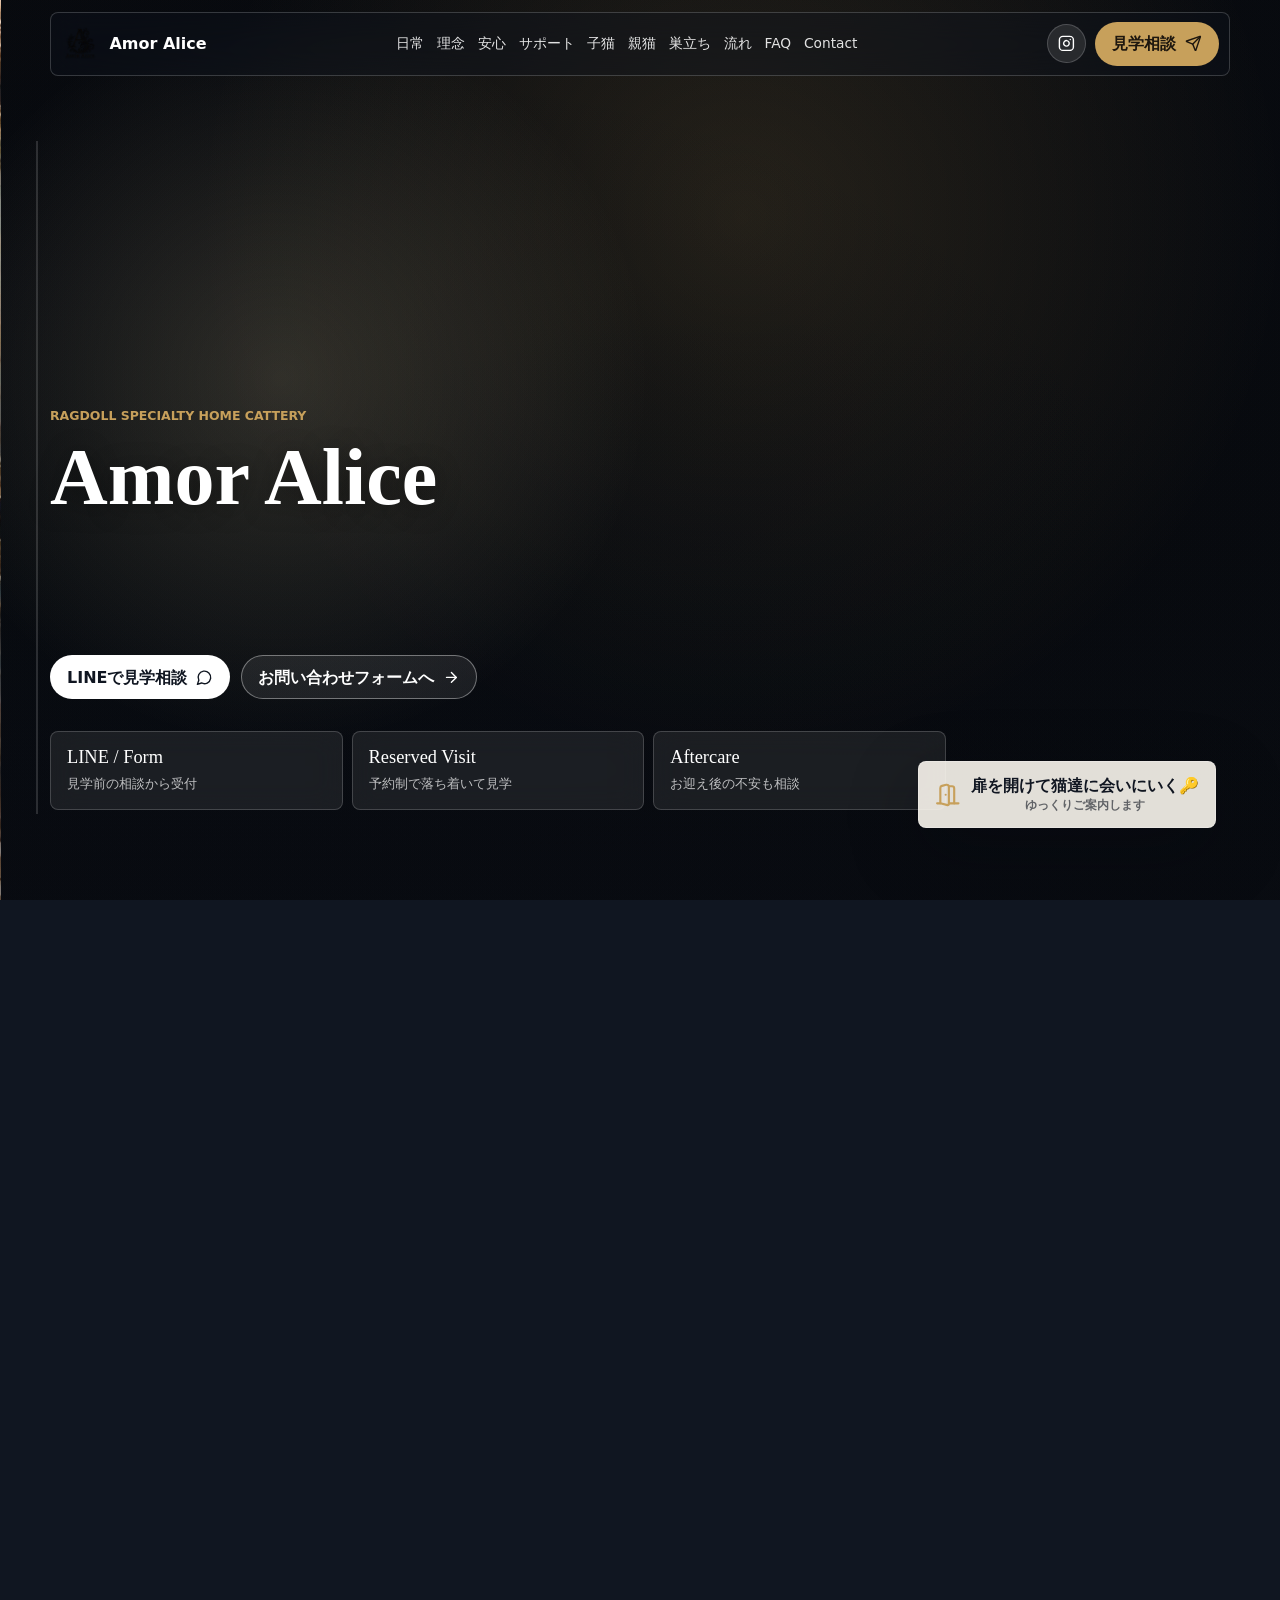
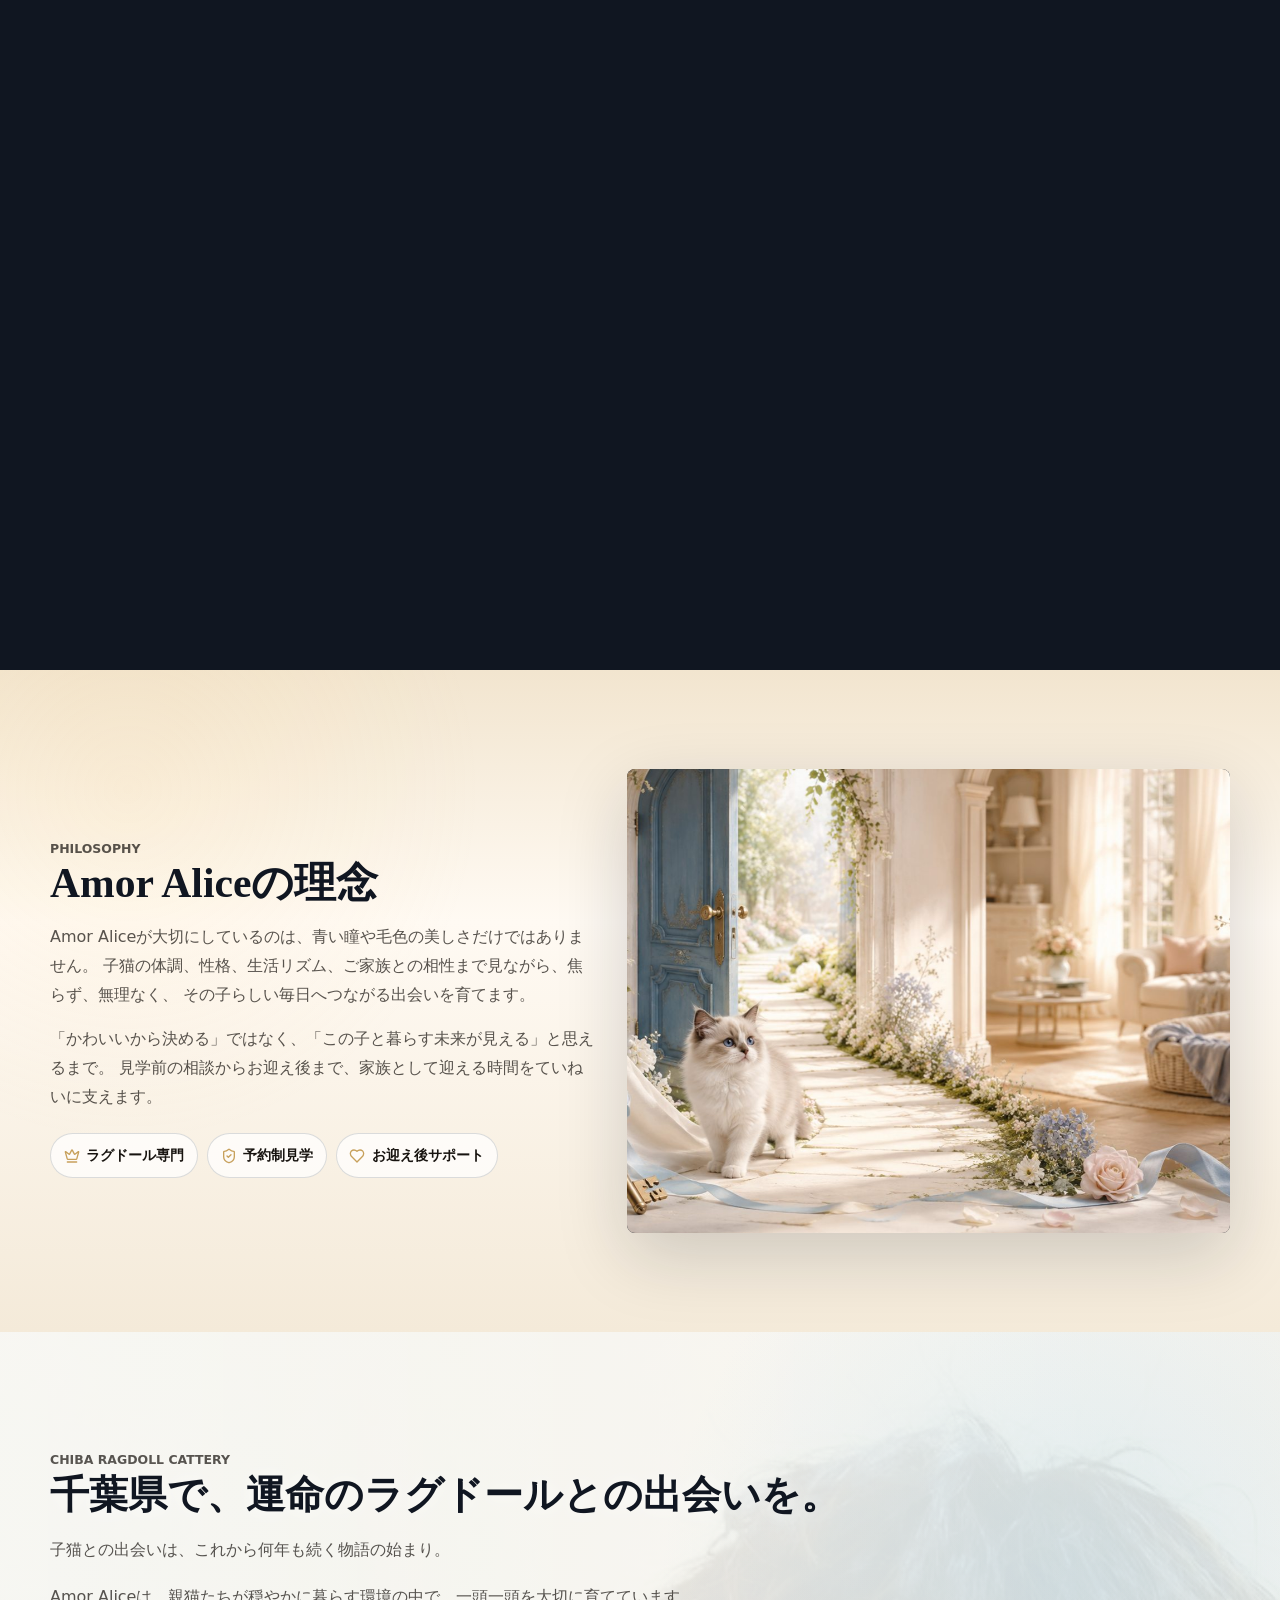
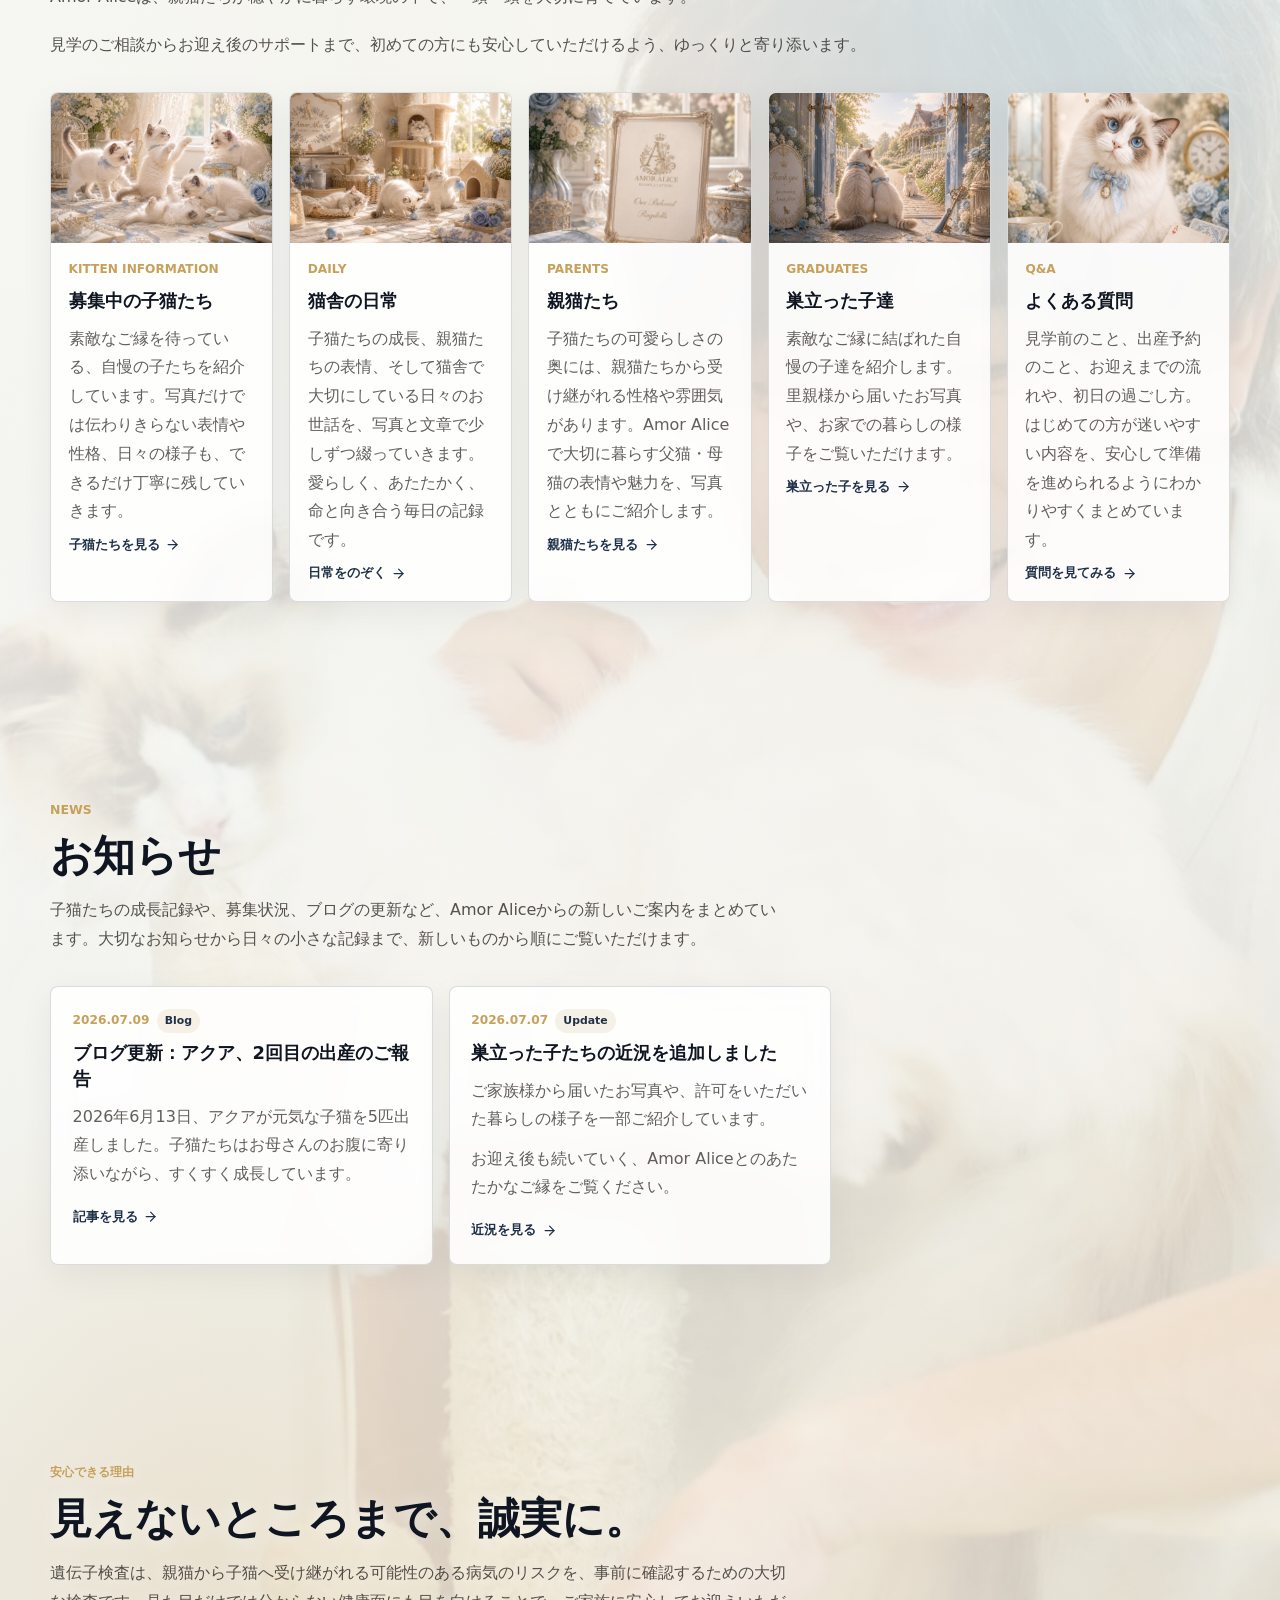
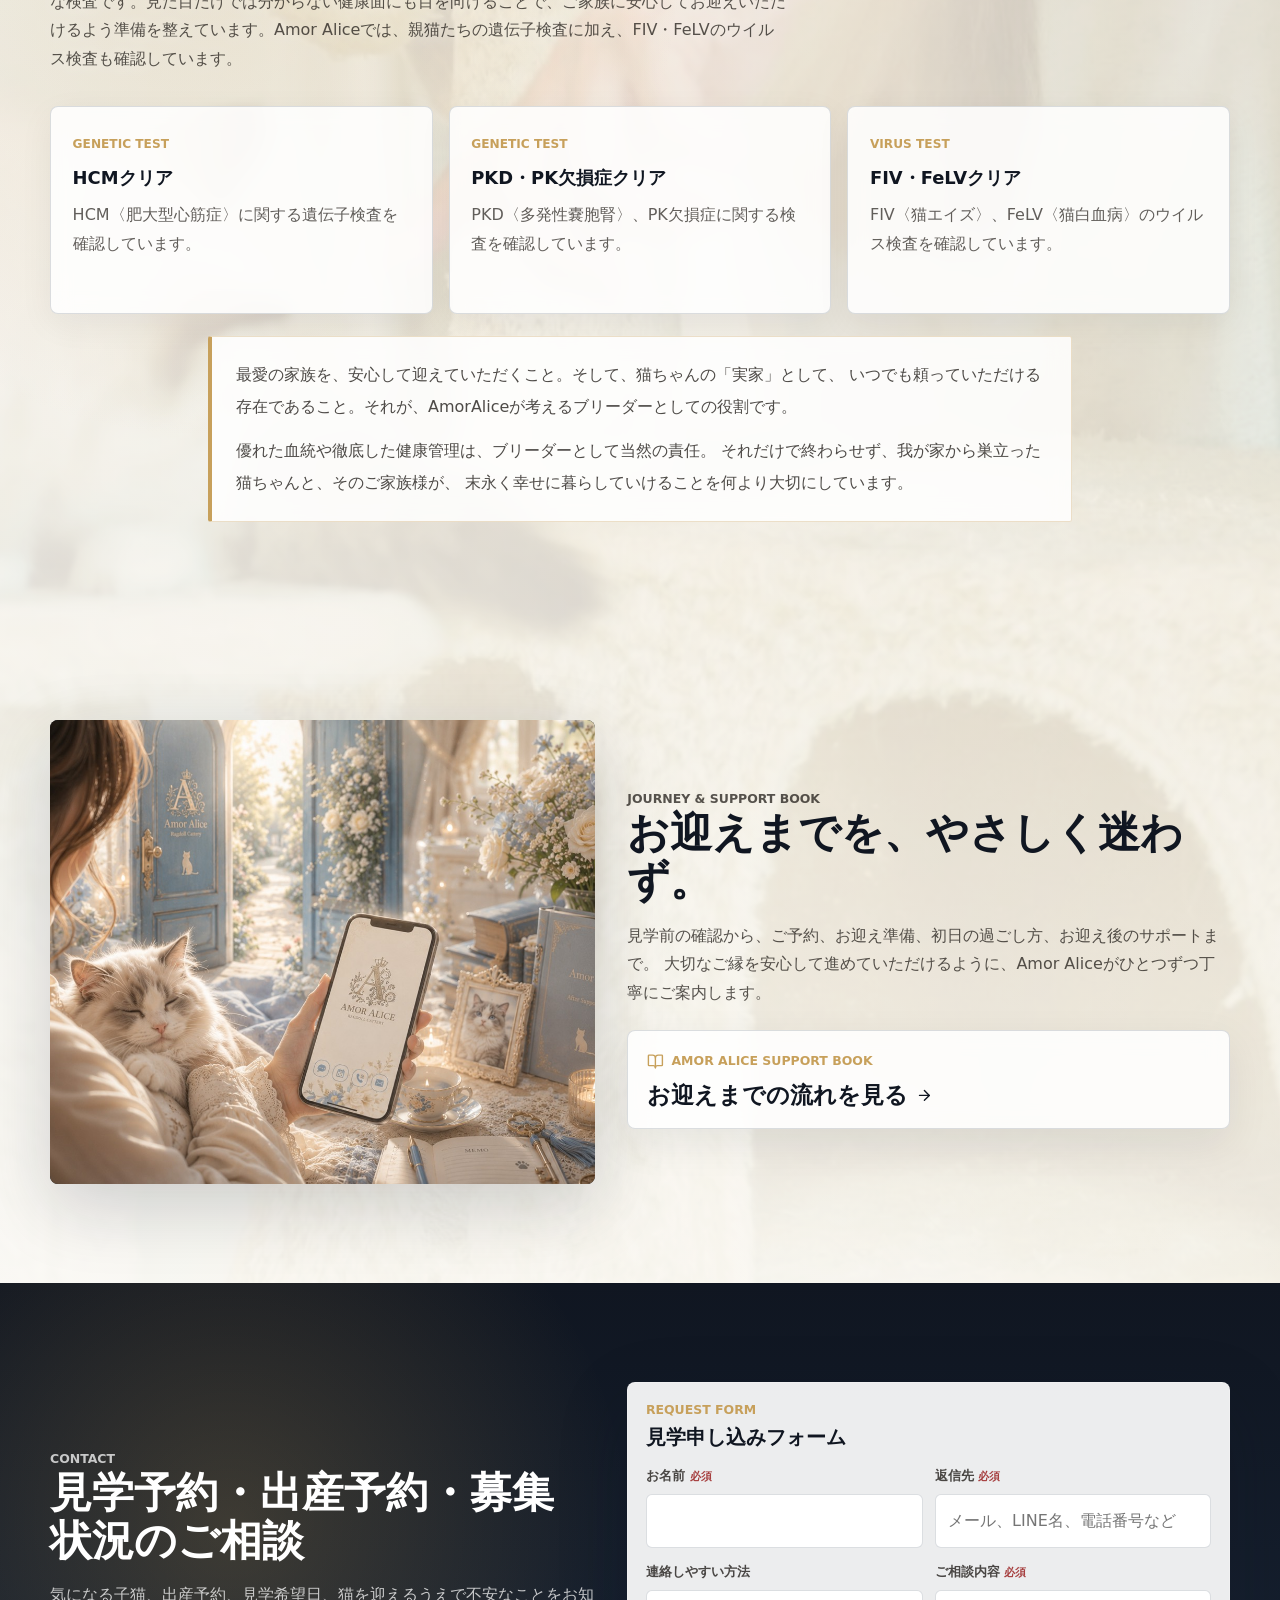
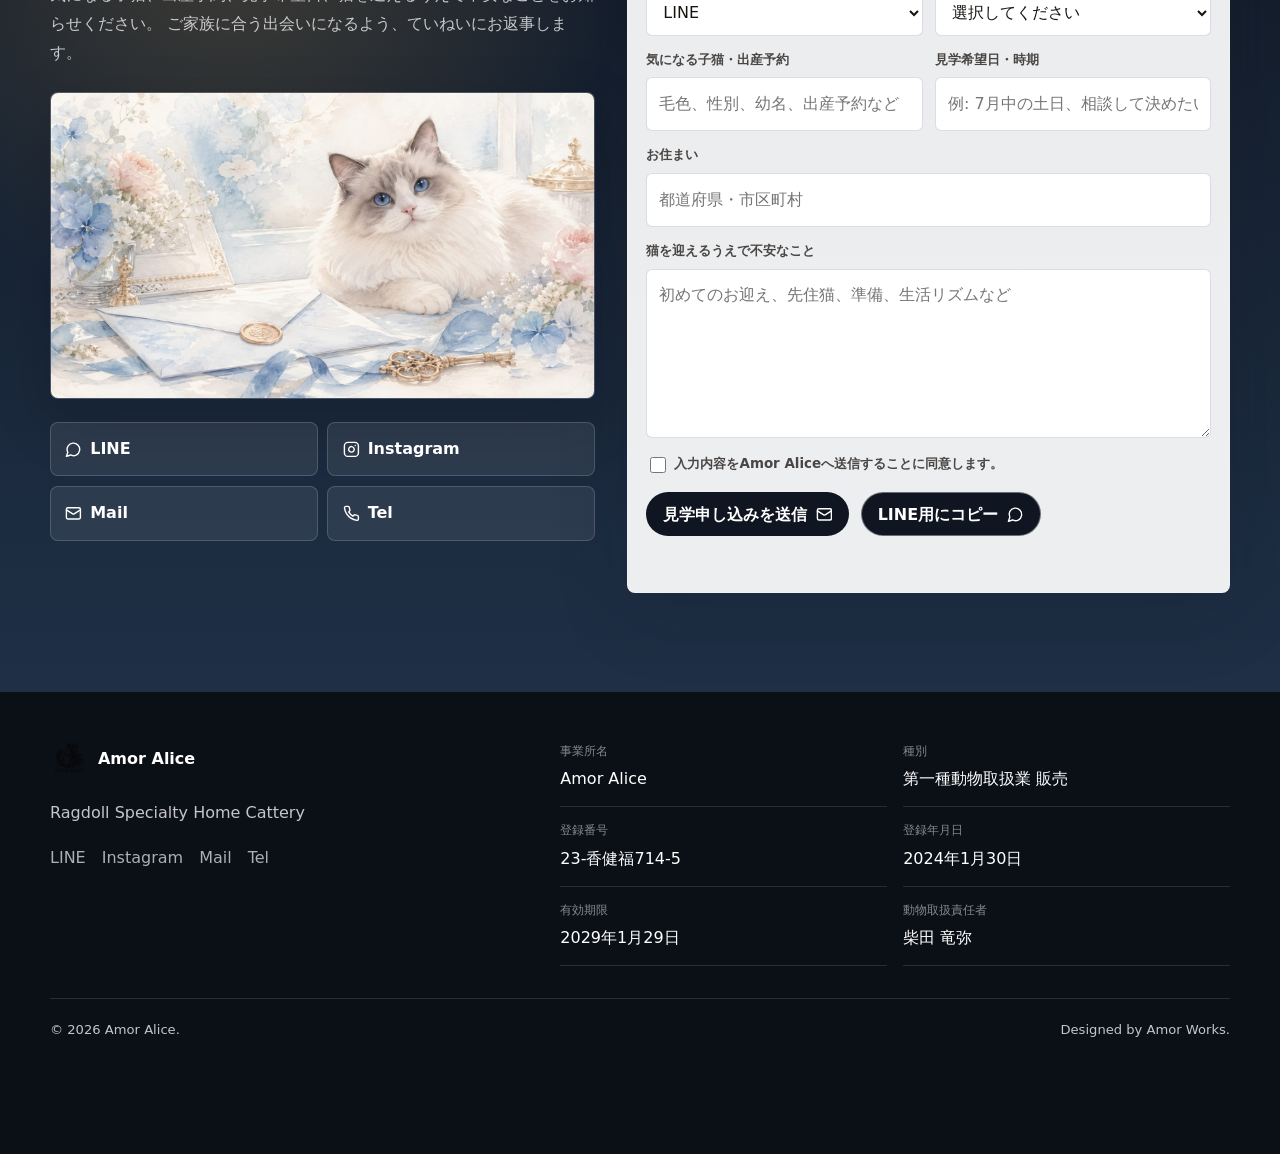
==== commit c3752bfc: "Add new kitten listing photos" ====
--- a/index.html
+++ b/index.html
@@ -1 +1 @@
-<!DOCTYPE html><!--yZDLDkvQmQlT7WCCclKfr--><html lang="ja"><head><meta charSet="utf-8"/><meta name="viewport" content="width=device-width, initial-scale=1"/><link rel="preload" as="image" href="assets/brand-logo.png"/><link rel="preload" as="image" href="assets/generated/intro-world.jpg"/><link rel="preload" as="image" href="assets/generated/kittens-page-ragdolls.jpg"/><link rel="preload" as="image" href="assets/daily-blog-room.jpg"/><link rel="preload" as="image" href="assets/generated/parents-page-ragdolls.jpg"/><link rel="preload" as="image" href="assets/generated/graduates-page-ragdolls.jpg"/><link rel="preload" as="image" href="assets/generated/faq-page-ragdoll.jpg"/><link rel="preload" as="image" href="assets/generated/after-support-guide.jpg"/><link rel="preload" as="image" href="assets/generated/contact-invitation.jpg"/><link rel="stylesheet" href="/_next/static/css/ce2b4de1057b2c06.css" data-precedence="next"/><link rel="preload" as="script" fetchPriority="low" href="/_next/static/chunks/webpack-c042ca735a68d6ec.js"/><script src="/_next/static/chunks/4bd1b696-c023c6e3521b1417.js" async=""></script><script src="/_next/static/chunks/255-64e783496c90356a.js" async=""></script><script src="/_next/static/chunks/main-app-a47412eca1f92c4f.js" async=""></script><script src="/_next/static/chunks/c15bf2b0-52e8419f34af26ab.js" async=""></script><script src="/_next/static/chunks/880-e8b6edeed0bcaaa0.js" async=""></script><script src="/_next/static/chunks/738-07168691bee306ea.js" async=""></script><script src="/_next/static/chunks/app/page-11634771abd7be63.js" async=""></script><meta name="theme-color" content="#101621"/><title>Amor Alice｜千葉県のラグドール専門キャッテリー</title><meta name="description" content="Amor Aliceは、千葉県でラグドールを家族に迎えたいご家族へ、見学前の相談からお迎え後までていねいにつなぐ予約制ホームキャッテリーです。"/><meta name="application-name" content="Amor Alice"/><meta name="keywords" content="Amor Alice,ラグドール,ラグドール ブリーダー,千葉県 ラグドール,千葉県 ラグドール ブリーダー,ラグドール 子猫,キャッテリー,見学相談"/><meta name="creator" content="Amor Alice"/><meta name="publisher" content="Amor Alice"/><meta name="category" content="ラグドール専門キャッテリー"/><link rel="canonical" href="https://catteryamoralice-ragdoll.github.io/"/><meta property="og:title" content="Amor Alice｜千葉県のラグドール専門キャッテリー"/><meta property="og:description" content="Amor Aliceは、千葉県でラグドールを家族に迎えたいご家族へ、見学前の相談からお迎え後までていねいにつなぐ予約制ホームキャッテリーです。"/><meta property="og:url" content="https://catteryamoralice-ragdoll.github.io/"/><meta property="og:site_name" content="Amor Alice"/><meta property="og:locale" content="ja_JP"/><meta property="og:image" content="https://catteryamoralice-ragdoll.github.io/assets/hero-fantasy.jpg"/><meta property="og:image:width" content="1400"/><meta property="og:image:height" content="933"/><meta property="og:image:alt" content="Amor Aliceの世界観を表すラグドールのビジュアル"/><meta property="og:type" content="website"/><meta name="twitter:card" content="summary_large_image"/><meta name="twitter:title" content="Amor Alice｜千葉県のラグドール専門キャッテリー"/><meta name="twitter:description" content="Amor Aliceは、千葉県でラグドールを家族に迎えたいご家族へ、見学前の相談からお迎え後までていねいにつなぐ予約制ホームキャッテリーです。"/><meta name="twitter:image" content="https://catteryamoralice-ragdoll.github.io/assets/hero-fantasy.jpg"/><link rel="icon" href="/assets/favicon.png" type="image/png"/><link rel="apple-touch-icon" href="/assets/apple-touch-icon.png" type="image/png"/><script src="/_next/static/chunks/polyfills-42372ed130431b0a.js" noModule=""></script></head><body><div hidden=""><!--$--><!--/$--></div><script type="application/ld+json">[{"@context":"https://schema.org","@type":"WebSite","@id":"https://catteryamoralice-ragdoll.github.io/#website","name":"Amor Alice","alternateName":["Cattery Amor Alice","Amor Alice Ragdoll"],"url":"https://catteryamoralice-ragdoll.github.io/","inLanguage":"ja-JP","publisher":{"@id":"https://catteryamoralice-ragdoll.github.io/#localbusiness"}},{"@context":"https://schema.org","@type":"LocalBusiness","@id":"https://catteryamoralice-ragdoll.github.io/#localbusiness","name":"Amor Alice","alternateName":["Cattery Amor Alice","Amor Alice Ragdoll"],"url":"https://catteryamoralice-ragdoll.github.io/","logo":"https://catteryamoralice-ragdoll.github.io/assets/brand-logo.png","image":["https://catteryamoralice-ragdoll.github.io/assets/hero-fantasy.jpg","https://catteryamoralice-ragdoll.github.io/assets/generated/kittens-page-ragdolls.jpg","https://catteryamoralice-ragdoll.github.io/assets/generated/parents-page-ragdolls.jpg"],"description":"Amor Aliceは、千葉県でラグドールを家族に迎えたいご家族へ、見学前の相談からお迎え後までていねいにつなぐ予約制ホームキャッテリーです。","telephone":"+81-90-8742-6180","email":"cattery227.amor.alice@gmail.com","sameAs":["https://www.instagram.com/cattery_amor.alice/"],"address":{"@type":"PostalAddress","addressRegion":"千葉県","addressCountry":"JP"},"areaServed":[{"@type":"AdministrativeArea","name":"千葉県"},{"@type":"Country","name":"日本"}],"knowsAbout":["ラグドール","ラグドールの子猫","ラグドールの見学相談","子猫のお迎え準備","お迎え後サポート"],"makesOffer":[{"@type":"Offer","itemOffered":{"@type":"Service","name":"ラグドールの見学相談","description":"ラグドールの子猫を迎えたいご家族へ、募集状況や見学予約を案内します。"}},{"@type":"Offer","itemOffered":{"@type":"Service","name":"お迎え後サポート","description":"食事、トイレ、環境への慣れ方など、お迎え直後の不安を相談できます。"}}]},{"@context":"https://schema.org","@type":"WebPage","@id":"https://catteryamoralice-ragdoll.github.io/#webpage","url":"https://catteryamoralice-ragdoll.github.io/","name":"Amor Alice｜千葉県のラグドール専門キャッテリー","description":"Amor Aliceは、千葉県でラグドールを家族に迎えたいご家族へ、見学前の相談からお迎え後までていねいにつなぐ予約制ホームキャッテリーです。","inLanguage":"ja-JP","isPartOf":{"@id":"https://catteryamoralice-ragdoll.github.io/#website"},"publisher":{"@id":"https://catteryamoralice-ragdoll.github.io/#localbusiness"},"primaryImageOfPage":{"@type":"ImageObject","url":"https://catteryamoralice-ragdoll.github.io/assets/hero-fantasy.jpg"}},{"@context":"https://schema.org","@type":"BreadcrumbList","itemListElement":[{"@type":"ListItem","position":1,"name":"Amor Alice","item":"https://catteryamoralice-ragdoll.github.io/"}]}]</script><header class="site-header "><a class="brand" href="#top" aria-label="Amor Alice トップへ"><img src="assets/brand-logo.png" alt=""/><span>Amor Alice</span></a><nav class="desktop-nav" aria-label="メインナビゲーション"><a href="daily/">日常</a><a href="#about">理念</a><a href="#reason">安心</a><a href="#support">サポート</a><a href="kittens/">子猫</a><a href="parents/">親猫</a><a href="graduates/">巣立ち</a><a href="journey/">流れ</a><a href="faq/">FAQ</a><a href="#contact">Contact</a></nav><div class="header-actions"><a class="icon-link" href="https://www.instagram.com/cattery_amor.alice/" target="_blank" rel="noopener" aria-label="Instagram"><svg xmlns="http://www.w3.org/2000/svg" width="24" height="24" viewBox="0 0 24 24" fill="none" stroke="currentColor" stroke-width="2" stroke-linecap="round" stroke-linejoin="round" class="lucide lucide-instagram" aria-hidden="true"><rect width="20" height="20" x="2" y="2" rx="5" ry="5"></rect><path d="M16 11.37A4 4 0 1 1 12.63 8 4 4 0 0 1 16 11.37z"></path><line x1="17.5" x2="17.51" y1="6.5" y2="6.5"></line></svg></a><a class="header-cta" href="#contact">見学相談<svg xmlns="http://www.w3.org/2000/svg" width="24" height="24" viewBox="0 0 24 24" fill="none" stroke="currentColor" stroke-width="2" stroke-linecap="round" stroke-linejoin="round" class="lucide lucide-send" aria-hidden="true"><path d="M14.536 21.686a.5.5 0 0 0 .937-.024l6.5-19a.496.496 0 0 0-.635-.635l-19 6.5a.5.5 0 0 0-.024.937l7.93 3.18a2 2 0 0 1 1.112 1.11z"></path><path d="m21.854 2.147-10.94 10.939"></path></svg></a><button class="menu-button" type="button" aria-expanded="false" aria-controls="mobile-nav" aria-label="メニューを開く"><svg xmlns="http://www.w3.org/2000/svg" width="24" height="24" viewBox="0 0 24 24" fill="none" stroke="currentColor" stroke-width="2" stroke-linecap="round" stroke-linejoin="round" class="lucide lucide-menu" aria-hidden="true"><line x1="4" x2="20" y1="12" y2="12"></line><line x1="4" x2="20" y1="6" y2="6"></line><line x1="4" x2="20" y1="18" y2="18"></line></svg></button></div></header><div class="mobile-panel " id="mobile-nav"><a href="daily/">日常</a><a href="#about">理念</a><a href="#reason">安心</a><a href="#support">サポート</a><a href="kittens/">子猫</a><a href="parents/">親猫</a><a href="graduates/">巣立ち</a><a href="journey/">流れ</a><a href="faq/">FAQ</a><a href="#contact">Contact</a></div><nav class="mobile-contact-bar" aria-label="スマートフォン用の主要導線"><a href="https://lin.ee/4A4dqHU" target="_blank" rel="noopener"><svg xmlns="http://www.w3.org/2000/svg" width="24" height="24" viewBox="0 0 24 24" fill="none" stroke="currentColor" stroke-width="2" stroke-linecap="round" stroke-linejoin="round" class="lucide lucide-message-circle" aria-hidden="true"><path d="M7.9 20A9 9 0 1 0 4 16.1L2 22Z"></path></svg>LINE</a><a class="is-primary" href="#contact"><svg xmlns="http://www.w3.org/2000/svg" width="24" height="24" viewBox="0 0 24 24" fill="none" stroke="currentColor" stroke-width="2" stroke-linecap="round" stroke-linejoin="round" class="lucide lucide-calendar-days" aria-hidden="true"><path d="M8 2v4"></path><path d="M16 2v4"></path><rect width="18" height="18" x="3" y="4" rx="2"></rect><path d="M3 10h18"></path><path d="M8 14h.01"></path><path d="M12 14h.01"></path><path d="M16 14h.01"></path><path d="M8 18h.01"></path><path d="M12 18h.01"></path><path d="M16 18h.01"></path></svg>相談</a><a href="kittens/"><svg xmlns="http://www.w3.org/2000/svg" width="24" height="24" viewBox="0 0 24 24" fill="none" stroke="currentColor" stroke-width="2" stroke-linecap="round" stroke-linejoin="round" class="lucide lucide-baby" aria-hidden="true"><path d="M9 12h.01"></path><path d="M15 12h.01"></path><path d="M10 16c.5.3 1.2.5 2 .5s1.5-.2 2-.5"></path><path d="M19 6.3a9 9 0 0 1 1.8 3.9 2 2 0 0 1 0 3.6 9 9 0 0 1-17.6 0 2 2 0 0 1 0-3.6A9 9 0 0 1 12 3c2 0 3.5 1.1 3.5 2.5s-.9 2.5-2 2.5c-.8 0-1.5-.4-1.5-1"></path></svg>子猫</a></nav><main id="top"><section class="premium-hero" aria-labelledby="hero-title"><div class="hero-sticky-stage"><div class="hero-visual-stage" aria-hidden="true"><div class="hero-frame-layer"><canvas class="hero-frame-canvas" data-hero-frame-canvas="true"></canvas><div class="hero-frame-loader" data-hero-frame-loader="true"><span></span></div></div><div class="hero-shade"></div></div><button class="hero-door-button" type="button"><svg xmlns="http://www.w3.org/2000/svg" width="24" height="24" viewBox="0 0 24 24" fill="none" stroke="currentColor" stroke-width="2" stroke-linecap="round" stroke-linejoin="round" class="lucide lucide-door-open" aria-hidden="true"><path d="M13 4h3a2 2 0 0 1 2 2v14"></path><path d="M2 20h3"></path><path d="M13 20h9"></path><path d="M10 12v.01"></path><path d="M13 4.562v16.157a1 1 0 0 1-1.242.97L5 20V5.562a2 2 0 0 1 1.515-1.94l4-1A2 2 0 0 1 13 4.561Z"></path></svg><span>扉を開けて猫達に会いにいく🔑</span><small>ゆっくりご案内します</small></button><div class="hero-copy-stage"><span class="hero-scroll-progress" aria-hidden="true"><span></span></span><div class="hero-content"><p class="eyebrow">Ragdoll Specialty Home Cattery</p><h1 id="hero-title">Amor Alice</h1><p class="hero-lede">千葉県でラグドールを家族に迎えたいご家族へ。子猫との出会いを、 見学前の相談からお迎え後までていねいにつなぐ予約制ホームキャッテリーです。</p><div class="hero-actions" aria-label="主要導線"><a class="button primary" href="https://lin.ee/4A4dqHU" target="_blank" rel="noopener">LINEで見学相談<svg xmlns="http://www.w3.org/2000/svg" width="24" height="24" viewBox="0 0 24 24" fill="none" stroke="currentColor" stroke-width="2" stroke-linecap="round" stroke-linejoin="round" class="lucide lucide-message-circle" aria-hidden="true"><path d="M7.9 20A9 9 0 1 0 4 16.1L2 22Z"></path></svg></a><a class="button secondary" href="#contact">お問い合わせフォームへ<svg xmlns="http://www.w3.org/2000/svg" width="24" height="24" viewBox="0 0 24 24" fill="none" stroke="currentColor" stroke-width="2" stroke-linecap="round" stroke-linejoin="round" class="lucide lucide-arrow-right" aria-hidden="true"><path d="M5 12h14"></path><path d="m12 5 7 7-7 7"></path></svg></a></div></div><div class="hero-signals" aria-label="Amor Aliceの特徴"><div class="hero-signal"><span>LINE / Form</span><small>見学前の相談から受付</small></div><div class="hero-signal"><span>Reserved Visit</span><small>予約制で落ち着いて見学</small></div><div class="hero-signal"><span>Aftercare</span><small>お迎え後の不安も相談</small></div></div></div></div></section><section class="section about-section" id="about"><div class="section-inner about-grid"><div class="about-copy" data-gsap="true"><p class="eyebrow">Philosophy</p><h2>Amor Aliceの理念</h2><p>Amor Aliceが大切にしているのは、青い瞳や毛色の美しさだけではありません。 子猫の体調、性格、生活リズム、ご家族との相性まで見ながら、焦らず、無理なく、 その子らしい毎日へつながる出会いを育てます。</p><p>「かわいいから決める」ではなく、「この子と暮らす未来が見える」と思えるまで。 見学前の相談からお迎え後まで、家族として迎える時間をていねいに支えます。</p><div class="trust-line"><span><svg xmlns="http://www.w3.org/2000/svg" width="24" height="24" viewBox="0 0 24 24" fill="none" stroke="currentColor" stroke-width="2" stroke-linecap="round" stroke-linejoin="round" class="lucide lucide-crown" aria-hidden="true"><path d="M11.562 3.266a.5.5 0 0 1 .876 0L15.39 8.87a1 1 0 0 0 1.516.294L21.183 5.5a.5.5 0 0 1 .798.519l-2.834 10.246a1 1 0 0 1-.956.734H5.81a1 1 0 0 1-.957-.734L2.02 6.02a.5.5 0 0 1 .798-.519l4.276 3.664a1 1 0 0 0 1.516-.294z"></path><path d="M5 21h14"></path></svg>ラグドール専門</span><span><svg xmlns="http://www.w3.org/2000/svg" width="24" height="24" viewBox="0 0 24 24" fill="none" stroke="currentColor" stroke-width="2" stroke-linecap="round" stroke-linejoin="round" class="lucide lucide-shield-check" aria-hidden="true"><path d="M20 13c0 5-3.5 7.5-7.66 8.95a1 1 0 0 1-.67-.01C7.5 20.5 4 18 4 13V6a1 1 0 0 1 1-1c2 0 4.5-1.2 6.24-2.72a1.17 1.17 0 0 1 1.52 0C14.51 3.81 17 5 19 5a1 1 0 0 1 1 1z"></path><path d="m9 12 2 2 4-4"></path></svg>予約制見学</span><span><svg xmlns="http://www.w3.org/2000/svg" width="24" height="24" viewBox="0 0 24 24" fill="none" stroke="currentColor" stroke-width="2" stroke-linecap="round" stroke-linejoin="round" class="lucide lucide-heart" aria-hidden="true"><path d="M19 14c1.49-1.46 3-3.21 3-5.5A5.5 5.5 0 0 0 16.5 3c-1.76 0-3 .5-4.5 2-1.5-1.5-2.74-2-4.5-2A5.5 5.5 0 0 0 2 8.5c0 2.3 1.5 4.05 3 5.5l7 7Z"></path></svg>お迎え後サポート</span></div></div><figure class="about-photo" data-gsap="true"><img src="assets/generated/intro-world.jpg" alt="Amor Aliceの世界観を表した青い扉" data-parallax="true"/></figure></div></section><div class="post-hero-world"><section class="section local-search-section" aria-labelledby="local-search-title"><div class="section-inner local-search-layout local-search-layout-with-cards"><div class="local-search-copy" data-gsap="true"><p class="eyebrow">CHIBA RAGDOLL CATTERY</p><h2 id="local-search-title">千葉県で、運命のラグドールとの出会いを。</h2><p>子猫との出会いは、これから何年も続く物語の始まり。</p><p>Amor Aliceは、親猫たちが穏やかに暮らす環境の中で、一頭一頭を大切に育てています。</p><p>見学のご相談からお迎え後のサポートまで、初めての方にも安心していただけるよう、ゆっくりと寄り添います。</p></div><div class="page-card-grid local-page-card-grid" data-stagger="true"><a class="page-card" href="kittens/" data-stagger-item="true"><img src="assets/generated/kittens-page-ragdolls.jpg" alt="Amor Aliceの子猫たち"/><span>Kitten Information</span><h3>募集中の子猫たち</h3><p>素敵なご縁を待っている、自慢の子たちを紹介しています。写真だけでは伝わりきらない表情や性格、日々の様子も、できるだけ丁寧に残していきます。</p><small>子猫たちを見る<svg xmlns="http://www.w3.org/2000/svg" width="24" height="24" viewBox="0 0 24 24" fill="none" stroke="currentColor" stroke-width="2" stroke-linecap="round" stroke-linejoin="round" class="lucide lucide-arrow-right" aria-hidden="true"><path d="M5 12h14"></path><path d="m12 5 7 7-7 7"></path></svg></small></a><a class="page-card" href="daily/" data-stagger-item="true"><img src="assets/daily-blog-room.jpg" alt="Amor Aliceの猫舎でラグドールたちが穏やかに過ごす様子"/><span>Daily</span><h3>猫舎の日常</h3><p>子猫たちの成長、親猫たちの表情、そして猫舎で大切にしている日々のお世話を、写真と文章で少しずつ綴っていきます。愛らしく、あたたかく、命と向き合う毎日の記録です。</p><small>日常をのぞく<svg xmlns="http://www.w3.org/2000/svg" width="24" height="24" viewBox="0 0 24 24" fill="none" stroke="currentColor" stroke-width="2" stroke-linecap="round" stroke-linejoin="round" class="lucide lucide-arrow-right" aria-hidden="true"><path d="M5 12h14"></path><path d="m12 5 7 7-7 7"></path></svg></small></a><a class="page-card" href="parents/" data-stagger-item="true"><img src="assets/generated/parents-page-ragdolls.jpg" alt="Amor Aliceで暮らすラグドールの親猫たち"/><span>Parents</span><h3>親猫たち</h3><p>子猫たちの可愛らしさの奥には、親猫たちから受け継がれる性格や雰囲気があります。Amor Aliceで大切に暮らす父猫・母猫の表情や魅力を、写真とともにご紹介します。</p><small>親猫たちを見る<svg xmlns="http://www.w3.org/2000/svg" width="24" height="24" viewBox="0 0 24 24" fill="none" stroke="currentColor" stroke-width="2" stroke-linecap="round" stroke-linejoin="round" class="lucide lucide-arrow-right" aria-hidden="true"><path d="M5 12h14"></path><path d="m12 5 7 7-7 7"></path></svg></small></a><a class="page-card" href="graduates/" data-stagger-item="true"><img src="assets/generated/graduates-page-ragdolls.jpg" alt="Amor Aliceから巣立ったラグドールの子たち"/><span>Graduates</span><h3>巣立った子達</h3><p>素敵なご縁に結ばれた自慢の子達を紹介します。里親様から届いたお写真や、お家での暮らしの様子をご覧いただけます。</p><small>巣立った子を見る<svg xmlns="http://www.w3.org/2000/svg" width="24" height="24" viewBox="0 0 24 24" fill="none" stroke="currentColor" stroke-width="2" stroke-linecap="round" stroke-linejoin="round" class="lucide lucide-arrow-right" aria-hidden="true"><path d="M5 12h14"></path><path d="m12 5 7 7-7 7"></path></svg></small></a><a class="page-card" href="faq/" data-stagger-item="true"><img src="assets/generated/faq-page-ragdoll.jpg" alt="ラグドールのお迎え前によくある質問を表す写真"/><span>Q&amp;A</span><h3>よくある質問</h3><p>見学前のこと、出産予約のこと、お迎えまでの流れや、初日の過ごし方。はじめての方が迷いやすい内容を、安心して準備を進められるようにわかりやすくまとめています。</p><small>質問を見てみる<svg xmlns="http://www.w3.org/2000/svg" width="24" height="24" viewBox="0 0 24 24" fill="none" stroke="currentColor" stroke-width="2" stroke-linecap="round" stroke-linejoin="round" class="lucide lucide-arrow-right" aria-hidden="true"><path d="M5 12h14"></path><path d="m12 5 7 7-7 7"></path></svg></small></a></div></div></section><section class="section news-section" id="news" aria-labelledby="news-title"><div class="section-inner"><div class="section-heading" data-gsap="true"><p class="eyebrow">News</p><h2>お知らせ</h2><p>子猫たちの成長記録や、募集状況、ブログの更新など、Amor Aliceからの新しいご案内をまとめています。大切なお知らせから日々の小さな記録まで、新しいものから順にご覧いただけます。</p></div><div class="news-grid" data-stagger="true"><a class="news-card" href="daily/#aqua-second-birth-20260613" data-stagger-item="true"><div class="news-meta"><time>2026.07.09</time><span>Blog</span></div><h3>ブログ更新：アクア、2回目の出産のご報告</h3><p>2026年6月13日、アクアが元気な子猫を5匹出産しました。子猫たちはお母さんのお腹に寄り添いながら、すくすく成長しています。</p><small>記事を見る<svg xmlns="http://www.w3.org/2000/svg" width="24" height="24" viewBox="0 0 24 24" fill="none" stroke="currentColor" stroke-width="2" stroke-linecap="round" stroke-linejoin="round" class="lucide lucide-arrow-right" aria-hidden="true"><path d="M5 12h14"></path><path d="m12 5 7 7-7 7"></path></svg></small></a><a class="news-card" href="graduates/" data-stagger-item="true"><div class="news-meta"><time>2026.07.07</time><span>Update</span></div><h3>巣立った子たちの近況を追加しました</h3><p>ご家族様から届いたお写真や、許可をいただいた暮らしの様子を一部ご紹介しています。</p><p>お迎え後も続いていく、Amor Aliceとのあたたかなご縁をご覧ください。</p><small>近況を見る<svg xmlns="http://www.w3.org/2000/svg" width="24" height="24" viewBox="0 0 24 24" fill="none" stroke="currentColor" stroke-width="2" stroke-linecap="round" stroke-linejoin="round" class="lucide lucide-arrow-right" aria-hidden="true"><path d="M5 12h14"></path><path d="m12 5 7 7-7 7"></path></svg></small></a></div></div></section><section class="section reason-section" id="reason"><div class="section-inner"><div class="section-heading" data-gsap="true"><p class="eyebrow">安心できる理由</p><h2>見えないところまで、誠実に。</h2><p>遺伝子検査は、親猫から子猫へ受け継がれる可能性のある病気のリスクを、事前に確認するための大切な検査です。見た目だけでは分からない健康面にも目を向けることで、ご家族に安心してお迎えいただけるよう準備を整えています。Amor Aliceでは、親猫たちの遺伝子検査に加え、FIV・FeLVのウイルス検査も確認しています。</p></div><div class="reason-grid" data-stagger="true"><article class="reason-card" data-stagger-item="true"><span>GENETIC TEST</span><h3>HCMクリア</h3><p>HCM〈肥大型心筋症〉に関する遺伝子検査を確認しています。</p></article><article class="reason-card" data-stagger-item="true"><span>GENETIC TEST</span><h3>PKD・PK欠損症クリア</h3><p>PKD〈多発性嚢胞腎〉、PK欠損症に関する検査を確認しています。</p></article><article class="reason-card" data-stagger-item="true"><span>VIRUS TEST</span><h3>FIV・FeLVクリア</h3><p>FIV〈猫エイズ〉、FeLV〈猫白血病〉のウイルス検査を確認しています。</p></article></div><div class="reason-closing" data-gsap="true"><p>最愛の家族を、安心して迎えていただくこと。そして、猫ちゃんの「実家」として、 いつでも頼っていただける存在であること。それが、AmorAliceが考えるブリーダーとしての役割です。</p><p>優れた血統や徹底した健康管理は、ブリーダーとして当然の責任。 それだけで終わらせず、我が家から巣立った猫ちゃんと、そのご家族様が、 末永く幸せに暮らしていけることを何より大切にしています。</p></div></div></section><section class="section support-section" id="support"><div class="section-inner support-layout"><figure class="feature-photo" data-gsap="true"><img src="assets/generated/after-support-guide.jpg" alt="Amor Aliceのお迎え後サポートをイメージした相談シーン"/></figure><div class="support-copy" data-gsap="true"><p class="eyebrow">Journey &amp; Support Book</p><h2>お迎えまでを、やさしく迷わず。</h2><p>見学前の確認から、ご予約、お迎え準備、初日の過ごし方、お迎え後のサポートまで。 大切なご縁を安心して進めていただけるように、Amor Aliceがひとつずつ丁寧にご案内します。</p><a class="journey-support-link" href="journey/"><span><svg xmlns="http://www.w3.org/2000/svg" width="24" height="24" viewBox="0 0 24 24" fill="none" stroke="currentColor" stroke-width="2" stroke-linecap="round" stroke-linejoin="round" class="lucide lucide-book-open" aria-hidden="true"><path d="M12 7v14"></path><path d="M3 18a1 1 0 0 1-1-1V4a1 1 0 0 1 1-1h5a4 4 0 0 1 4 4 4 4 0 0 1 4-4h5a1 1 0 0 1 1 1v13a1 1 0 0 1-1 1h-6a3 3 0 0 0-3 3 3 3 0 0 0-3-3z"></path></svg>AMOR ALICE SUPPORT BOOK</span><strong>お迎えまでの流れを見る<svg xmlns="http://www.w3.org/2000/svg" width="24" height="24" viewBox="0 0 24 24" fill="none" stroke="currentColor" stroke-width="2" stroke-linecap="round" stroke-linejoin="round" class="lucide lucide-arrow-right" aria-hidden="true"><path d="M5 12h14"></path><path d="m12 5 7 7-7 7"></path></svg></strong></a></div></div></section></div><section class="section contact-section" id="contact"><div class="section-inner contact-layout"><div class="contact-copy" data-gsap="true"><p class="eyebrow">Contact</p><h2>見学予約・出産予約・募集状況のご相談</h2><p>気になる子猫、出産予約、見学希望日、猫を迎えるうえで不安なことをお知らせください。 ご家族に合う出会いになるよう、ていねいにお返事します。</p><figure class="contact-visual"><img src="assets/generated/contact-invitation.jpg" alt="Amor Aliceへの相談をイメージした手紙とラグドール"/></figure><div class="contact-methods" aria-label="連絡方法"><a href="https://lin.ee/4A4dqHU" target="_blank" rel="noopener"><svg xmlns="http://www.w3.org/2000/svg" width="24" height="24" viewBox="0 0 24 24" fill="none" stroke="currentColor" stroke-width="2" stroke-linecap="round" stroke-linejoin="round" class="lucide lucide-message-circle" aria-hidden="true"><path d="M7.9 20A9 9 0 1 0 4 16.1L2 22Z"></path></svg>LINE</a><a href="https://www.instagram.com/cattery_amor.alice/" target="_blank" rel="noopener"><svg xmlns="http://www.w3.org/2000/svg" width="24" height="24" viewBox="0 0 24 24" fill="none" stroke="currentColor" stroke-width="2" stroke-linecap="round" stroke-linejoin="round" class="lucide lucide-instagram" aria-hidden="true"><rect width="20" height="20" x="2" y="2" rx="5" ry="5"></rect><path d="M16 11.37A4 4 0 1 1 12.63 8 4 4 0 0 1 16 11.37z"></path><line x1="17.5" x2="17.51" y1="6.5" y2="6.5"></line></svg>Instagram</a><a href="mailto:cattery227.amor.alice@gmail.com"><svg xmlns="http://www.w3.org/2000/svg" width="24" height="24" viewBox="0 0 24 24" fill="none" stroke="currentColor" stroke-width="2" stroke-linecap="round" stroke-linejoin="round" class="lucide lucide-mail" aria-hidden="true"><rect width="20" height="16" x="2" y="4" rx="2"></rect><path d="m22 7-8.97 5.7a1.94 1.94 0 0 1-2.06 0L2 7"></path></svg>Mail</a><a href="tel:09087426180"><svg xmlns="http://www.w3.org/2000/svg" width="24" height="24" viewBox="0 0 24 24" fill="none" stroke="currentColor" stroke-width="2" stroke-linecap="round" stroke-linejoin="round" class="lucide lucide-phone" aria-hidden="true"><path d="M22 16.92v3a2 2 0 0 1-2.18 2 19.79 19.79 0 0 1-8.63-3.07 19.5 19.5 0 0 1-6-6 19.79 19.79 0 0 1-3.07-8.67A2 2 0 0 1 4.11 2h3a2 2 0 0 1 2 1.72 12.84 12.84 0 0 0 .7 2.81 2 2 0 0 1-.45 2.11L8.09 9.91a16 16 0 0 0 6 6l1.27-1.27a2 2 0 0 1 2.11-.45 12.84 12.84 0 0 0 2.81.7A2 2 0 0 1 22 16.92z"></path></svg>Tel</a></div></div><form class="visit-form" data-visit-form="true" data-form-endpoint="https://formsubmit.co/ajax/cattery227.amor.alice@gmail.com" data-gsap="true" method="post"><input type="hidden" name="_subject" value="Amor Alice 見学申し込み"/><input type="hidden" name="_template" value="table"/><input type="text" class="form-honey" tabindex="-1" autoComplete="off" aria-hidden="true" name="_honey"/><div class="form-title-block"><p class="eyebrow">Request Form</p><h3>見学申し込みフォーム</h3></div><div class="form-grid"><label><span>お名前 <small>必須</small></span><input type="text" autoComplete="name" required="" name="name"/></label><label><span>返信先 <small>必須</small></span><input type="text" autoComplete="email" placeholder="メール、LINE名、電話番号など" required="" name="contactDetail"/></label><label><span>連絡しやすい方法</span><select name="preferredContact"><option value="LINE" selected="">LINE</option><option value="メール">メール</option><option value="電話">電話</option><option value="Instagram">Instagram</option><option value="どれでも大丈夫">どれでも大丈夫</option></select></label><label><span>ご相談内容 <small>必須</small></span><select name="requestType" required=""><option value="" disabled="" selected="">選択してください</option><option value="募集状況の確認">募集状況の確認</option><option value="子猫の見学">子猫の見学</option><option value="出産予約">出産予約</option><option value="お迎え前の相談">お迎え前の相談</option><option value="その他">その他</option></select></label><label><span>気になる子猫・出産予約</span><input type="text" placeholder="毛色、性別、幼名、出産予約など" name="interest"/></label><label><span>見学希望日・時期</span><input type="text" placeholder="例: 7月中の土日、相談して決めたい" name="visitTiming"/></label><label class="form-wide"><span>お住まい</span><input type="text" autoComplete="address-level1" placeholder="都道府県・市区町村" name="area"/></label><label class="form-wide"><span>猫を迎えるうえで不安なこと</span><textarea name="message" rows="5" placeholder="初めてのお迎え、先住猫、準備、生活リズムなど"></textarea></label></div><label class="form-consent"><input type="checkbox" required="" name="consent"/><span>入力内容をAmor Aliceへ送信することに同意します。</span></label><div class="form-actions"><button class="button primary ink" type="submit">見学申し込みを送信<svg xmlns="http://www.w3.org/2000/svg" width="24" height="24" viewBox="0 0 24 24" fill="none" stroke="currentColor" stroke-width="2" stroke-linecap="round" stroke-linejoin="round" class="lucide lucide-mail" aria-hidden="true"><rect width="20" height="16" x="2" y="4" rx="2"></rect><path d="m22 7-8.97 5.7a1.94 1.94 0 0 1-2.06 0L2 7"></path></svg></button><button class="button secondary ink" type="button">LINE用にコピー<svg xmlns="http://www.w3.org/2000/svg" width="24" height="24" viewBox="0 0 24 24" fill="none" stroke="currentColor" stroke-width="2" stroke-linecap="round" stroke-linejoin="round" class="lucide lucide-message-circle" aria-hidden="true"><path d="M7.9 20A9 9 0 1 0 4 16.1L2 22Z"></path></svg></button></div><p class="form-status" aria-live="polite"></p></form></div></section></main><footer class="site-footer"><div class="footer-inner"><div class="footer-brand-block"><a class="brand footer-brand" href="#top"><img src="assets/brand-logo.png" alt=""/><span>Amor Alice</span></a><p>Ragdoll Specialty Home Cattery</p><div class="footer-links"><a href="https://lin.ee/4A4dqHU" target="_blank" rel="noopener">LINE</a><a href="https://www.instagram.com/cattery_amor.alice/" target="_blank" rel="noopener">Instagram</a><a href="mailto:cattery227.amor.alice@gmail.com">Mail</a><a href="tel:09087426180">Tel</a></div></div><dl class="legal-list"><div><dt>事業所名</dt><dd>Amor Alice</dd></div><div><dt>種別</dt><dd>第一種動物取扱業 販売</dd></div><div><dt>登録番号</dt><dd>23-香健福714-5</dd></div><div><dt>登録年月日</dt><dd>2024年1月30日</dd></div><div><dt>有効期限</dt><dd>2029年1月29日</dd></div><div><dt>動物取扱責任者</dt><dd>柴田 竜弥</dd></div></dl></div><div class="footer-bottom"><p>© <!-- -->2026<!-- --> Amor Alice.</p><p>Designed by Amor Works.</p></div></footer><!--$--><!--/$--><script src="/_next/static/chunks/webpack-c042ca735a68d6ec.js" id="_R_" async=""></script><script>(self.__next_f=self.__next_f||[]).push([0])</script><script>self.__next_f.push([1,"1:\"$Sreact.fragment\"\n2:I[9766,[],\"\"]\n3:I[8924,[],\"\"]\n8:I[7150,[],\"\"]\n:HL[\"/_next/static/css/ce2b4de1057b2c06.css\",\"style\"]\n4:Tb93,"])</script><script>self.__next_f.push([1,"[{\"@context\":\"https://schema.org\",\"@type\":\"WebSite\",\"@id\":\"https://catteryamoralice-ragdoll.github.io/#website\",\"name\":\"Amor Alice\",\"alternateName\":[\"Cattery Amor Alice\",\"Amor Alice Ragdoll\"],\"url\":\"https://catteryamoralice-ragdoll.github.io/\",\"inLanguage\":\"ja-JP\",\"publisher\":{\"@id\":\"https://catteryamoralice-ragdoll.github.io/#localbusiness\"}},{\"@context\":\"https://schema.org\",\"@type\":\"LocalBusiness\",\"@id\":\"https://catteryamoralice-ragdoll.github.io/#localbusiness\",\"name\":\"Amor Alice\",\"alternateName\":[\"Cattery Amor Alice\",\"Amor Alice Ragdoll\"],\"url\":\"https://catteryamoralice-ragdoll.github.io/\",\"logo\":\"https://catteryamoralice-ragdoll.github.io/assets/brand-logo.png\",\"image\":[\"https://catteryamoralice-ragdoll.github.io/assets/hero-fantasy.jpg\",\"https://catteryamoralice-ragdoll.github.io/assets/generated/kittens-page-ragdolls.jpg\",\"https://catteryamoralice-ragdoll.github.io/assets/generated/parents-page-ragdolls.jpg\"],\"description\":\"Amor Aliceは、千葉県でラグドールを家族に迎えたいご家族へ、見学前の相談からお迎え後までていねいにつなぐ予約制ホームキャッテリーです。\",\"telephone\":\"+81-90-8742-6180\",\"email\":\"cattery227.amor.alice@gmail.com\",\"sameAs\":[\"https://www.instagram.com/cattery_amor.alice/\"],\"address\":{\"@type\":\"PostalAddress\",\"addressRegion\":\"千葉県\",\"addressCountry\":\"JP\"},\"areaServed\":[{\"@type\":\"AdministrativeArea\",\"name\":\"千葉県\"},{\"@type\":\"Country\",\"name\":\"日本\"}],\"knowsAbout\":[\"ラグドール\",\"ラグドールの子猫\",\"ラグドールの見学相談\",\"子猫のお迎え準備\",\"お迎え後サポート\"],\"makesOffer\":[{\"@type\":\"Offer\",\"itemOffered\":{\"@type\":\"Service\",\"name\":\"ラグドールの見学相談\",\"description\":\"ラグドールの子猫を迎えたいご家族へ、募集状況や見学予約を案内します。\"}},{\"@type\":\"Offer\",\"itemOffered\":{\"@type\":\"Service\",\"name\":\"お迎え後サポート\",\"description\":\"食事、トイレ、環境への慣れ方など、お迎え直後の不安を相談できます。\"}}]},{\"@context\":\"https://schema.org\",\"@type\":\"WebPage\",\"@id\":\"https://catteryamoralice-ragdoll.github.io/#webpage\",\"url\":\"https://catteryamoralice-ragdoll.github.io/\",\"name\":\"Amor Alice｜千葉県のラグドール専門キャッテリー\",\"description\":\"Amor Aliceは、千葉県でラグドールを家族に迎えたいご家族へ、見学前の相談からお迎え後までていねいにつなぐ予約制ホームキャッテリーです。\",\"inLanguage\":\"ja-JP\",\"isPartOf\":{\"@id\":\"https://catteryamoralice-ragdoll.github.io/#website\"},\"publisher\":{\"@id\":\"https://catteryamoralice-ragdoll.github.io/#localbusiness\"},\"primaryImageOfPage\":{\"@type\":\"ImageObject\",\"url\":\"https://catteryamoralice-ragdoll.github.io/assets/hero-fantasy.jpg\"}},{\"@context\":\"https://schema.org\",\"@type\":\"BreadcrumbList\",\"itemListElement\":[{\"@type\":\"ListItem\",\"position\":1,\"name\":\"Amor Alice\",\"item\":\"https://catteryamoralice-ragdoll.github.io/\"}]}]"])</script><script>self.__next_f.push([1,"0:{\"P\":null,\"b\":\"yZDLDkvQmQlT7WCCclKfr\",\"p\":\"\",\"c\":[\"\",\"\"],\"i\":false,\"f\":[[[\"\",{\"children\":[\"__PAGE__\",{}]},\"$undefined\",\"$undefined\",true],[\"\",[\"$\",\"$1\",\"c\",{\"children\":[[[\"$\",\"link\",\"0\",{\"rel\":\"stylesheet\",\"href\":\"/_next/static/css/ce2b4de1057b2c06.css\",\"precedence\":\"next\",\"crossOrigin\":\"$undefined\",\"nonce\":\"$undefined\"}]],[\"$\",\"html\",null,{\"lang\":\"ja\",\"children\":[\"$\",\"body\",null,{\"children\":[\"$\",\"$L2\",null,{\"parallelRouterKey\":\"children\",\"error\":\"$undefined\",\"errorStyles\":\"$undefined\",\"errorScripts\":\"$undefined\",\"template\":[\"$\",\"$L3\",null,{}],\"templateStyles\":\"$undefined\",\"templateScripts\":\"$undefined\",\"notFound\":[[[\"$\",\"title\",null,{\"children\":\"404: This page could not be found.\"}],[\"$\",\"div\",null,{\"style\":{\"fontFamily\":\"system-ui,\\\"Segoe UI\\\",Roboto,Helvetica,Arial,sans-serif,\\\"Apple Color Emoji\\\",\\\"Segoe UI Emoji\\\"\",\"height\":\"100vh\",\"textAlign\":\"center\",\"display\":\"flex\",\"flexDirection\":\"column\",\"alignItems\":\"center\",\"justifyContent\":\"center\"},\"children\":[\"$\",\"div\",null,{\"children\":[[\"$\",\"style\",null,{\"dangerouslySetInnerHTML\":{\"__html\":\"body{color:#000;background:#fff;margin:0}.next-error-h1{border-right:1px solid rgba(0,0,0,.3)}@media (prefers-color-scheme:dark){body{color:#fff;background:#000}.next-error-h1{border-right:1px solid rgba(255,255,255,.3)}}\"}}],[\"$\",\"h1\",null,{\"className\":\"next-error-h1\",\"style\":{\"display\":\"inline-block\",\"margin\":\"0 20px 0 0\",\"padding\":\"0 23px 0 0\",\"fontSize\":24,\"fontWeight\":500,\"verticalAlign\":\"top\",\"lineHeight\":\"49px\"},\"children\":404}],[\"$\",\"div\",null,{\"style\":{\"display\":\"inline-block\"},\"children\":[\"$\",\"h2\",null,{\"style\":{\"fontSize\":14,\"fontWeight\":400,\"lineHeight\":\"49px\",\"margin\":0},\"children\":\"This page could not be found.\"}]}]]}]}]],[]],\"forbidden\":\"$undefined\",\"unauthorized\":\"$undefined\"}]}]}]]}],{\"children\":[\"__PAGE__\",[\"$\",\"$1\",\"c\",{\"children\":[[[\"$\",\"script\",null,{\"type\":\"application/ld+json\",\"dangerouslySetInnerHTML\":{\"__html\":\"$4\"}}],\"$L5\"],null,\"$L6\"]}],{},null,false]},null,false],\"$L7\",false]],\"m\":\"$undefined\",\"G\":[\"$8\",[]],\"s\":false,\"S\":true}\n"])</script><script>self.__next_f.push([1,"9:I[5307,[\"592\",\"static/chunks/c15bf2b0-52e8419f34af26ab.js\",\"880\",\"static/chunks/880-e8b6edeed0bcaaa0.js\",\"738\",\"static/chunks/738-07168691bee306ea.js\",\"974\",\"static/chunks/app/page-11634771abd7be63.js\"],\"AmorAliceSite\"]\na:I[4431,[],\"OutletBoundary\"]\nc:I[5278,[],\"AsyncMetadataOutlet\"]\ne:I[4431,[],\"ViewportBoundary\"]\n10:I[4431,[],\"MetadataBoundary\"]\n11:\"$Sreact.suspense\"\n5:[\"$\",\"$L9\",null,{}]\n6:[\"$\",\"$La\",null,{\"children\":[\"$Lb\",[\"$\",\"$Lc\",null,{\"promise\":\"$@d\"}]]}]\n7:[\"$\",\"$1\",\"h\",{\"children\":[null,[[\"$\",\"$Le\",null,{\"children\":\"$Lf\"}],null],[\"$\",\"$L10\",null,{\"children\":[\"$\",\"div\",null,{\"hidden\":true,\"children\":[\"$\",\"$11\",null,{\"fallback\":null,\"children\":\"$L12\"}]}]}]]}]\n"])</script><script>self.__next_f.push([1,"f:[[\"$\",\"meta\",\"0\",{\"charSet\":\"utf-8\"}],[\"$\",\"meta\",\"1\",{\"name\":\"viewport\",\"content\":\"width=device-width, initial-scale=1\"}],[\"$\",\"meta\",\"2\",{\"name\":\"theme-color\",\"content\":\"#101621\"}]]\nb:null\n"])</script><script>self.__next_f.push([1,"13:I[622,[],\"IconMark\"]\n"])</script><script>self.__next_f.push([1,"d:{\"metadata\":[[\"$\",\"title\",\"0\",{\"children\":\"Amor Alice｜千葉県のラグドール専門キャッテリー\"}],[\"$\",\"meta\",\"1\",{\"name\":\"description\",\"content\":\"Amor Aliceは、千葉県でラグドールを家族に迎えたいご家族へ、見学前の相談からお迎え後までていねいにつなぐ予約制ホームキャッテリーです。\"}],[\"$\",\"meta\",\"2\",{\"name\":\"application-name\",\"content\":\"Amor Alice\"}],[\"$\",\"meta\",\"3\",{\"name\":\"keywords\",\"content\":\"Amor Alice,ラグドール,ラグドール ブリーダー,千葉県 ラグドール,千葉県 ラグドール ブリーダー,ラグドール 子猫,キャッテリー,見学相談\"}],[\"$\",\"meta\",\"4\",{\"name\":\"creator\",\"content\":\"Amor Alice\"}],[\"$\",\"meta\",\"5\",{\"name\":\"publisher\",\"content\":\"Amor Alice\"}],[\"$\",\"meta\",\"6\",{\"name\":\"category\",\"content\":\"ラグドール専門キャッテリー\"}],[\"$\",\"link\",\"7\",{\"rel\":\"canonical\",\"href\":\"https://catteryamoralice-ragdoll.github.io/\"}],[\"$\",\"meta\",\"8\",{\"property\":\"og:title\",\"content\":\"Amor Alice｜千葉県のラグドール専門キャッテリー\"}],[\"$\",\"meta\",\"9\",{\"property\":\"og:description\",\"content\":\"Amor Aliceは、千葉県でラグドールを家族に迎えたいご家族へ、見学前の相談からお迎え後までていねいにつなぐ予約制ホームキャッテリーです。\"}],[\"$\",\"meta\",\"10\",{\"property\":\"og:url\",\"content\":\"https://catteryamoralice-ragdoll.github.io/\"}],[\"$\",\"meta\",\"11\",{\"property\":\"og:site_name\",\"content\":\"Amor Alice\"}],[\"$\",\"meta\",\"12\",{\"property\":\"og:locale\",\"content\":\"ja_JP\"}],[\"$\",\"meta\",\"13\",{\"property\":\"og:image\",\"content\":\"https://catteryamoralice-ragdoll.github.io/assets/hero-fantasy.jpg\"}],[\"$\",\"meta\",\"14\",{\"property\":\"og:image:width\",\"content\":\"1400\"}],[\"$\",\"meta\",\"15\",{\"property\":\"og:image:height\",\"content\":\"933\"}],[\"$\",\"meta\",\"16\",{\"property\":\"og:image:alt\",\"content\":\"Amor Aliceの世界観を表すラグドールのビジュアル\"}],[\"$\",\"meta\",\"17\",{\"property\":\"og:type\",\"content\":\"website\"}],[\"$\",\"meta\",\"18\",{\"name\":\"twitter:card\",\"content\":\"summary_large_image\"}],[\"$\",\"meta\",\"19\",{\"name\":\"twitter:title\",\"content\":\"Amor Alice｜千葉県のラグドール専門キャッテリー\"}],[\"$\",\"meta\",\"20\",{\"name\":\"twitter:description\",\"content\":\"Amor Aliceは、千葉県でラグドールを家族に迎えたいご家族へ、見学前の相談からお迎え後までていねいにつなぐ予約制ホームキャッテリーです。\"}],[\"$\",\"meta\",\"21\",{\"name\":\"twitter:image\",\"content\":\"https://catteryamoralice-ragdoll.github.io/assets/hero-fantasy.jpg\"}],[\"$\",\"link\",\"22\",{\"rel\":\"icon\",\"href\":\"/assets/favicon.png\",\"type\":\"image/png\"}],[\"$\",\"link\",\"23\",{\"rel\":\"apple-touch-icon\",\"href\":\"/assets/apple-touch-icon.png\",\"type\":\"image/png\"}],[\"$\",\"$L13\",\"24\",{}]],\"error\":null,\"digest\":\"$undefined\"}\n"])</script><script>self.__next_f.push([1,"12:\"$d:metadata\"\n"])</script></body></html>+<!DOCTYPE html><!--yZDLDkvQmQlT7WCCclKfr--><html lang="ja"><head><meta charSet="utf-8"/><meta name="viewport" content="width=device-width, initial-scale=1"/><link rel="preload" as="image" href="assets/brand-logo.png"/><link rel="preload" as="image" href="assets/generated/intro-world.jpg"/><link rel="preload" as="image" href="assets/generated/kittens-page-ragdolls.jpg"/><link rel="preload" as="image" href="assets/daily-blog-room.jpg"/><link rel="preload" as="image" href="assets/generated/parents-page-ragdolls.jpg"/><link rel="preload" as="image" href="assets/generated/graduates-page-ragdolls.jpg"/><link rel="preload" as="image" href="assets/generated/faq-page-ragdoll.jpg"/><link rel="preload" as="image" href="assets/generated/after-support-guide.jpg"/><link rel="preload" as="image" href="assets/generated/contact-invitation.jpg"/><link rel="stylesheet" href="/_next/static/css/ce2b4de1057b2c06.css" data-precedence="next"/><link rel="preload" as="script" fetchPriority="low" href="/_next/static/chunks/webpack-c042ca735a68d6ec.js"/><script src="/_next/static/chunks/4bd1b696-c023c6e3521b1417.js" async=""></script><script src="/_next/static/chunks/255-64e783496c90356a.js" async=""></script><script src="/_next/static/chunks/main-app-a47412eca1f92c4f.js" async=""></script><script src="/_next/static/chunks/c15bf2b0-52e8419f34af26ab.js" async=""></script><script src="/_next/static/chunks/880-e8b6edeed0bcaaa0.js" async=""></script><script src="/_next/static/chunks/738-07168691bee306ea.js" async=""></script><script src="/_next/static/chunks/app/page-11634771abd7be63.js" async=""></script><meta name="theme-color" content="#101621"/><title>Amor Alice｜千葉県のラグドール専門キャッテリー</title><meta name="description" content="Amor Aliceは、千葉県でラグドールを家族に迎えたいご家族へ、見学前の相談からお迎え後までていねいにつなぐ予約制ホームキャッテリーです。"/><meta name="application-name" content="Amor Alice"/><meta name="keywords" content="Amor Alice,ラグドール,ラグドール ブリーダー,千葉県 ラグドール,千葉県 ラグドール ブリーダー,ラグドール 子猫,キャッテリー,見学相談"/><meta name="creator" content="Amor Alice"/><meta name="publisher" content="Amor Alice"/><meta name="category" content="ラグドール専門キャッテリー"/><link rel="canonical" href="https://catteryamoralice-ragdoll.github.io/"/><meta property="og:title" content="Amor Alice｜千葉県のラグドール専門キャッテリー"/><meta property="og:description" content="Amor Aliceは、千葉県でラグドールを家族に迎えたいご家族へ、見学前の相談からお迎え後までていねいにつなぐ予約制ホームキャッテリーです。"/><meta property="og:url" content="https://catteryamoralice-ragdoll.github.io/"/><meta property="og:site_name" content="Amor Alice"/><meta property="og:locale" content="ja_JP"/><meta property="og:image" content="https://catteryamoralice-ragdoll.github.io/assets/hero-fantasy.jpg"/><meta property="og:image:width" content="1400"/><meta property="og:image:height" content="933"/><meta property="og:image:alt" content="Amor Aliceの世界観を表すラグドールのビジュアル"/><meta property="og:type" content="website"/><meta name="twitter:card" content="summary_large_image"/><meta name="twitter:title" content="Amor Alice｜千葉県のラグドール専門キャッテリー"/><meta name="twitter:description" content="Amor Aliceは、千葉県でラグドールを家族に迎えたいご家族へ、見学前の相談からお迎え後までていねいにつなぐ予約制ホームキャッテリーです。"/><meta name="twitter:image" content="https://catteryamoralice-ragdoll.github.io/assets/hero-fantasy.jpg"/><link rel="icon" href="/assets/favicon.png" type="image/png"/><link rel="apple-touch-icon" href="/assets/apple-touch-icon.png" type="image/png"/><script src="/_next/static/chunks/polyfills-42372ed130431b0a.js" noModule=""></script><link rel="stylesheet" href="/assets/kittens-listing.css"/></head><body><div hidden=""><!--$--><!--/$--></div><script type="application/ld+json">[{"@context":"https://schema.org","@type":"WebSite","@id":"https://catteryamoralice-ragdoll.github.io/#website","name":"Amor Alice","alternateName":["Cattery Amor Alice","Amor Alice Ragdoll"],"url":"https://catteryamoralice-ragdoll.github.io/","inLanguage":"ja-JP","publisher":{"@id":"https://catteryamoralice-ragdoll.github.io/#localbusiness"}},{"@context":"https://schema.org","@type":"LocalBusiness","@id":"https://catteryamoralice-ragdoll.github.io/#localbusiness","name":"Amor Alice","alternateName":["Cattery Amor Alice","Amor Alice Ragdoll"],"url":"https://catteryamoralice-ragdoll.github.io/","logo":"https://catteryamoralice-ragdoll.github.io/assets/brand-logo.png","image":["https://catteryamoralice-ragdoll.github.io/assets/hero-fantasy.jpg","https://catteryamoralice-ragdoll.github.io/assets/generated/kittens-page-ragdolls.jpg","https://catteryamoralice-ragdoll.github.io/assets/generated/parents-page-ragdolls.jpg"],"description":"Amor Aliceは、千葉県でラグドールを家族に迎えたいご家族へ、見学前の相談からお迎え後までていねいにつなぐ予約制ホームキャッテリーです。","telephone":"+81-90-8742-6180","email":"cattery227.amor.alice@gmail.com","sameAs":["https://www.instagram.com/cattery_amor.alice/"],"address":{"@type":"PostalAddress","addressRegion":"千葉県","addressCountry":"JP"},"areaServed":[{"@type":"AdministrativeArea","name":"千葉県"},{"@type":"Country","name":"日本"}],"knowsAbout":["ラグドール","ラグドールの子猫","ラグドールの見学相談","子猫のお迎え準備","お迎え後サポート"],"makesOffer":[{"@type":"Offer","itemOffered":{"@type":"Service","name":"ラグドールの見学相談","description":"ラグドールの子猫を迎えたいご家族へ、募集状況や見学予約を案内します。"}},{"@type":"Offer","itemOffered":{"@type":"Service","name":"お迎え後サポート","description":"食事、トイレ、環境への慣れ方など、お迎え直後の不安を相談できます。"}}]},{"@context":"https://schema.org","@type":"WebPage","@id":"https://catteryamoralice-ragdoll.github.io/#webpage","url":"https://catteryamoralice-ragdoll.github.io/","name":"Amor Alice｜千葉県のラグドール専門キャッテリー","description":"Amor Aliceは、千葉県でラグドールを家族に迎えたいご家族へ、見学前の相談からお迎え後までていねいにつなぐ予約制ホームキャッテリーです。","inLanguage":"ja-JP","isPartOf":{"@id":"https://catteryamoralice-ragdoll.github.io/#website"},"publisher":{"@id":"https://catteryamoralice-ragdoll.github.io/#localbusiness"},"primaryImageOfPage":{"@type":"ImageObject","url":"https://catteryamoralice-ragdoll.github.io/assets/hero-fantasy.jpg"}},{"@context":"https://schema.org","@type":"BreadcrumbList","itemListElement":[{"@type":"ListItem","position":1,"name":"Amor Alice","item":"https://catteryamoralice-ragdoll.github.io/"}]}]</script><header class="site-header "><a class="brand" href="#top" aria-label="Amor Alice トップへ"><img src="assets/brand-logo.png" alt=""/><span>Amor Alice</span></a><nav class="desktop-nav" aria-label="メインナビゲーション"><a href="daily/">日常</a><a href="#about">理念</a><a href="#reason">安心</a><a href="#support">サポート</a><a href="kittens/">子猫</a><a href="parents/">親猫</a><a href="graduates/">巣立ち</a><a href="journey/">流れ</a><a href="faq/">FAQ</a><a href="#contact">Contact</a></nav><div class="header-actions"><a class="icon-link" href="https://www.instagram.com/cattery_amor.alice/" target="_blank" rel="noopener" aria-label="Instagram"><svg xmlns="http://www.w3.org/2000/svg" width="24" height="24" viewBox="0 0 24 24" fill="none" stroke="currentColor" stroke-width="2" stroke-linecap="round" stroke-linejoin="round" class="lucide lucide-instagram" aria-hidden="true"><rect width="20" height="20" x="2" y="2" rx="5" ry="5"></rect><path d="M16 11.37A4 4 0 1 1 12.63 8 4 4 0 0 1 16 11.37z"></path><line x1="17.5" x2="17.51" y1="6.5" y2="6.5"></line></svg></a><a class="header-cta" href="#contact">見学相談<svg xmlns="http://www.w3.org/2000/svg" width="24" height="24" viewBox="0 0 24 24" fill="none" stroke="currentColor" stroke-width="2" stroke-linecap="round" stroke-linejoin="round" class="lucide lucide-send" aria-hidden="true"><path d="M14.536 21.686a.5.5 0 0 0 .937-.024l6.5-19a.496.496 0 0 0-.635-.635l-19 6.5a.5.5 0 0 0-.024.937l7.93 3.18a2 2 0 0 1 1.112 1.11z"></path><path d="m21.854 2.147-10.94 10.939"></path></svg></a><button class="menu-button" type="button" aria-expanded="false" aria-controls="mobile-nav" aria-label="メニューを開く"><svg xmlns="http://www.w3.org/2000/svg" width="24" height="24" viewBox="0 0 24 24" fill="none" stroke="currentColor" stroke-width="2" stroke-linecap="round" stroke-linejoin="round" class="lucide lucide-menu" aria-hidden="true"><line x1="4" x2="20" y1="12" y2="12"></line><line x1="4" x2="20" y1="6" y2="6"></line><line x1="4" x2="20" y1="18" y2="18"></line></svg></button></div></header><div class="mobile-panel " id="mobile-nav"><a href="daily/">日常</a><a href="#about">理念</a><a href="#reason">安心</a><a href="#support">サポート</a><a href="kittens/">子猫</a><a href="parents/">親猫</a><a href="graduates/">巣立ち</a><a href="journey/">流れ</a><a href="faq/">FAQ</a><a href="#contact">Contact</a></div><nav class="mobile-contact-bar" aria-label="スマートフォン用の主要導線"><a href="https://lin.ee/4A4dqHU" target="_blank" rel="noopener"><svg xmlns="http://www.w3.org/2000/svg" width="24" height="24" viewBox="0 0 24 24" fill="none" stroke="currentColor" stroke-width="2" stroke-linecap="round" stroke-linejoin="round" class="lucide lucide-message-circle" aria-hidden="true"><path d="M7.9 20A9 9 0 1 0 4 16.1L2 22Z"></path></svg>LINE</a><a class="is-primary" href="#contact"><svg xmlns="http://www.w3.org/2000/svg" width="24" height="24" viewBox="0 0 24 24" fill="none" stroke="currentColor" stroke-width="2" stroke-linecap="round" stroke-linejoin="round" class="lucide lucide-calendar-days" aria-hidden="true"><path d="M8 2v4"></path><path d="M16 2v4"></path><rect width="18" height="18" x="3" y="4" rx="2"></rect><path d="M3 10h18"></path><path d="M8 14h.01"></path><path d="M12 14h.01"></path><path d="M16 14h.01"></path><path d="M8 18h.01"></path><path d="M12 18h.01"></path><path d="M16 18h.01"></path></svg>相談</a><a href="kittens/"><svg xmlns="http://www.w3.org/2000/svg" width="24" height="24" viewBox="0 0 24 24" fill="none" stroke="currentColor" stroke-width="2" stroke-linecap="round" stroke-linejoin="round" class="lucide lucide-baby" aria-hidden="true"><path d="M9 12h.01"></path><path d="M15 12h.01"></path><path d="M10 16c.5.3 1.2.5 2 .5s1.5-.2 2-.5"></path><path d="M19 6.3a9 9 0 0 1 1.8 3.9 2 2 0 0 1 0 3.6 9 9 0 0 1-17.6 0 2 2 0 0 1 0-3.6A9 9 0 0 1 12 3c2 0 3.5 1.1 3.5 2.5s-.9 2.5-2 2.5c-.8 0-1.5-.4-1.5-1"></path></svg>子猫</a></nav><main id="top"><section class="premium-hero" aria-labelledby="hero-title"><div class="hero-sticky-stage"><div class="hero-visual-stage" aria-hidden="true"><div class="hero-frame-layer"><canvas class="hero-frame-canvas" data-hero-frame-canvas="true"></canvas><div class="hero-frame-loader" data-hero-frame-loader="true"><span></span></div></div><div class="hero-shade"></div></div><button class="hero-door-button" type="button"><svg xmlns="http://www.w3.org/2000/svg" width="24" height="24" viewBox="0 0 24 24" fill="none" stroke="currentColor" stroke-width="2" stroke-linecap="round" stroke-linejoin="round" class="lucide lucide-door-open" aria-hidden="true"><path d="M13 4h3a2 2 0 0 1 2 2v14"></path><path d="M2 20h3"></path><path d="M13 20h9"></path><path d="M10 12v.01"></path><path d="M13 4.562v16.157a1 1 0 0 1-1.242.97L5 20V5.562a2 2 0 0 1 1.515-1.94l4-1A2 2 0 0 1 13 4.561Z"></path></svg><span>扉を開けて猫達に会いにいく🔑</span><small>ゆっくりご案内します</small></button><div class="hero-copy-stage"><span class="hero-scroll-progress" aria-hidden="true"><span></span></span><div class="hero-content"><p class="eyebrow">Ragdoll Specialty Home Cattery</p><h1 id="hero-title">Amor Alice</h1><p class="hero-lede">千葉県でラグドールを家族に迎えたいご家族へ。子猫との出会いを、 見学前の相談からお迎え後までていねいにつなぐ予約制ホームキャッテリーです。</p><div class="hero-actions" aria-label="主要導線"><a class="button primary" href="https://lin.ee/4A4dqHU" target="_blank" rel="noopener">LINEで見学相談<svg xmlns="http://www.w3.org/2000/svg" width="24" height="24" viewBox="0 0 24 24" fill="none" stroke="currentColor" stroke-width="2" stroke-linecap="round" stroke-linejoin="round" class="lucide lucide-message-circle" aria-hidden="true"><path d="M7.9 20A9 9 0 1 0 4 16.1L2 22Z"></path></svg></a><a class="button secondary" href="#contact">お問い合わせフォームへ<svg xmlns="http://www.w3.org/2000/svg" width="24" height="24" viewBox="0 0 24 24" fill="none" stroke="currentColor" stroke-width="2" stroke-linecap="round" stroke-linejoin="round" class="lucide lucide-arrow-right" aria-hidden="true"><path d="M5 12h14"></path><path d="m12 5 7 7-7 7"></path></svg></a></div></div><div class="hero-signals" aria-label="Amor Aliceの特徴"><div class="hero-signal"><span>LINE / Form</span><small>見学前の相談から受付</small></div><div class="hero-signal"><span>Reserved Visit</span><small>予約制で落ち着いて見学</small></div><div class="hero-signal"><span>Aftercare</span><small>お迎え後の不安も相談</small></div></div></div></div></section><section class="section about-section" id="about"><div class="section-inner about-grid"><div class="about-copy" data-gsap="true"><p class="eyebrow">Philosophy</p><h2>Amor Aliceの理念</h2><p>Amor Aliceが大切にしているのは、青い瞳や毛色の美しさだけではありません。 子猫の体調、性格、生活リズム、ご家族との相性まで見ながら、焦らず、無理なく、 その子らしい毎日へつながる出会いを育てます。</p><p>「かわいいから決める」ではなく、「この子と暮らす未来が見える」と思えるまで。 見学前の相談からお迎え後まで、家族として迎える時間をていねいに支えます。</p><div class="trust-line"><span><svg xmlns="http://www.w3.org/2000/svg" width="24" height="24" viewBox="0 0 24 24" fill="none" stroke="currentColor" stroke-width="2" stroke-linecap="round" stroke-linejoin="round" class="lucide lucide-crown" aria-hidden="true"><path d="M11.562 3.266a.5.5 0 0 1 .876 0L15.39 8.87a1 1 0 0 0 1.516.294L21.183 5.5a.5.5 0 0 1 .798.519l-2.834 10.246a1 1 0 0 1-.956.734H5.81a1 1 0 0 1-.957-.734L2.02 6.02a.5.5 0 0 1 .798-.519l4.276 3.664a1 1 0 0 0 1.516-.294z"></path><path d="M5 21h14"></path></svg>ラグドール専門</span><span><svg xmlns="http://www.w3.org/2000/svg" width="24" height="24" viewBox="0 0 24 24" fill="none" stroke="currentColor" stroke-width="2" stroke-linecap="round" stroke-linejoin="round" class="lucide lucide-shield-check" aria-hidden="true"><path d="M20 13c0 5-3.5 7.5-7.66 8.95a1 1 0 0 1-.67-.01C7.5 20.5 4 18 4 13V6a1 1 0 0 1 1-1c2 0 4.5-1.2 6.24-2.72a1.17 1.17 0 0 1 1.52 0C14.51 3.81 17 5 19 5a1 1 0 0 1 1 1z"></path><path d="m9 12 2 2 4-4"></path></svg>予約制見学</span><span><svg xmlns="http://www.w3.org/2000/svg" width="24" height="24" viewBox="0 0 24 24" fill="none" stroke="currentColor" stroke-width="2" stroke-linecap="round" stroke-linejoin="round" class="lucide lucide-heart" aria-hidden="true"><path d="M19 14c1.49-1.46 3-3.21 3-5.5A5.5 5.5 0 0 0 16.5 3c-1.76 0-3 .5-4.5 2-1.5-1.5-2.74-2-4.5-2A5.5 5.5 0 0 0 2 8.5c0 2.3 1.5 4.05 3 5.5l7 7Z"></path></svg>お迎え後サポート</span></div></div><figure class="about-photo" data-gsap="true"><img src="assets/generated/intro-world.jpg" alt="Amor Aliceの世界観を表した青い扉" data-parallax="true"/></figure></div></section><div class="post-hero-world"><section class="section local-search-section" aria-labelledby="local-search-title"><div class="section-inner local-search-layout local-search-layout-with-cards"><div class="local-search-copy" data-gsap="true"><p class="eyebrow">CHIBA RAGDOLL CATTERY</p><h2 id="local-search-title">千葉県で、運命のラグドールとの出会いを。</h2><p>子猫との出会いは、これから何年も続く物語の始まり。</p><p>Amor Aliceは、親猫たちが穏やかに暮らす環境の中で、一頭一頭を大切に育てています。</p><p>見学のご相談からお迎え後のサポートまで、初めての方にも安心していただけるよう、ゆっくりと寄り添います。</p></div><div class="page-card-grid local-page-card-grid" data-stagger="true"><a class="page-card" href="kittens/" data-stagger-item="true"><img src="assets/generated/kittens-page-ragdolls.jpg" alt="Amor Aliceの子猫たち"/><span>Kitten Information</span><h3>募集中の子猫たち</h3><p>素敵なご縁を待っている、自慢の子たちを紹介しています。写真だけでは伝わりきらない表情や性格、日々の様子も、できるだけ丁寧に残していきます。</p><small>子猫たちを見る<svg xmlns="http://www.w3.org/2000/svg" width="24" height="24" viewBox="0 0 24 24" fill="none" stroke="currentColor" stroke-width="2" stroke-linecap="round" stroke-linejoin="round" class="lucide lucide-arrow-right" aria-hidden="true"><path d="M5 12h14"></path><path d="m12 5 7 7-7 7"></path></svg></small></a><a class="page-card" href="daily/" data-stagger-item="true"><img src="assets/daily-blog-room.jpg" alt="Amor Aliceの猫舎でラグドールたちが穏やかに過ごす様子"/><span>Daily</span><h3>猫舎の日常</h3><p>子猫たちの成長、親猫たちの表情、そして猫舎で大切にしている日々のお世話を、写真と文章で少しずつ綴っていきます。愛らしく、あたたかく、命と向き合う毎日の記録です。</p><small>日常をのぞく<svg xmlns="http://www.w3.org/2000/svg" width="24" height="24" viewBox="0 0 24 24" fill="none" stroke="currentColor" stroke-width="2" stroke-linecap="round" stroke-linejoin="round" class="lucide lucide-arrow-right" aria-hidden="true"><path d="M5 12h14"></path><path d="m12 5 7 7-7 7"></path></svg></small></a><a class="page-card" href="parents/" data-stagger-item="true"><img src="assets/generated/parents-page-ragdolls.jpg" alt="Amor Aliceで暮らすラグドールの親猫たち"/><span>Parents</span><h3>親猫たち</h3><p>子猫たちの可愛らしさの奥には、親猫たちから受け継がれる性格や雰囲気があります。Amor Aliceで大切に暮らす父猫・母猫の表情や魅力を、写真とともにご紹介します。</p><small>親猫たちを見る<svg xmlns="http://www.w3.org/2000/svg" width="24" height="24" viewBox="0 0 24 24" fill="none" stroke="currentColor" stroke-width="2" stroke-linecap="round" stroke-linejoin="round" class="lucide lucide-arrow-right" aria-hidden="true"><path d="M5 12h14"></path><path d="m12 5 7 7-7 7"></path></svg></small></a><a class="page-card" href="graduates/" data-stagger-item="true"><img src="assets/generated/graduates-page-ragdolls.jpg" alt="Amor Aliceから巣立ったラグドールの子たち"/><span>Graduates</span><h3>巣立った子達</h3><p>素敵なご縁に結ばれた自慢の子達を紹介します。里親様から届いたお写真や、お家での暮らしの様子をご覧いただけます。</p><small>巣立った子を見る<svg xmlns="http://www.w3.org/2000/svg" width="24" height="24" viewBox="0 0 24 24" fill="none" stroke="currentColor" stroke-width="2" stroke-linecap="round" stroke-linejoin="round" class="lucide lucide-arrow-right" aria-hidden="true"><path d="M5 12h14"></path><path d="m12 5 7 7-7 7"></path></svg></small></a><a class="page-card" href="faq/" data-stagger-item="true"><img src="assets/generated/faq-page-ragdoll.jpg" alt="ラグドールのお迎え前によくある質問を表す写真"/><span>Q&amp;A</span><h3>よくある質問</h3><p>見学前のこと、出産予約のこと、お迎えまでの流れや、初日の過ごし方。はじめての方が迷いやすい内容を、安心して準備を進められるようにわかりやすくまとめています。</p><small>質問を見てみる<svg xmlns="http://www.w3.org/2000/svg" width="24" height="24" viewBox="0 0 24 24" fill="none" stroke="currentColor" stroke-width="2" stroke-linecap="round" stroke-linejoin="round" class="lucide lucide-arrow-right" aria-hidden="true"><path d="M5 12h14"></path><path d="m12 5 7 7-7 7"></path></svg></small></a></div></div></section><section class="section news-section" id="news" aria-labelledby="news-title"><div class="section-inner"><div class="section-heading" data-gsap="true"><p class="eyebrow">News</p><h2>お知らせ</h2><p>子猫たちの成長記録や、募集状況、ブログの更新など、Amor Aliceからの新しいご案内をまとめています。大切なお知らせから日々の小さな記録まで、新しいものから順にご覧いただけます。</p></div><div class="news-grid" data-stagger="true"><a class="news-card" href="daily/#aqua-second-birth-20260613" data-stagger-item="true"><div class="news-meta"><time>2026.07.09</time><span>Blog</span></div><h3>ブログ更新：アクア、2回目の出産のご報告</h3><p>2026年6月13日、アクアが元気な子猫を5匹出産しました。子猫たちはお母さんのお腹に寄り添いながら、すくすく成長しています。</p><small>記事を見る<svg xmlns="http://www.w3.org/2000/svg" width="24" height="24" viewBox="0 0 24 24" fill="none" stroke="currentColor" stroke-width="2" stroke-linecap="round" stroke-linejoin="round" class="lucide lucide-arrow-right" aria-hidden="true"><path d="M5 12h14"></path><path d="m12 5 7 7-7 7"></path></svg></small></a><a class="news-card" href="graduates/" data-stagger-item="true"><div class="news-meta"><time>2026.07.07</time><span>Update</span></div><h3>巣立った子たちの近況を追加しました</h3><p>ご家族様から届いたお写真や、許可をいただいた暮らしの様子を一部ご紹介しています。</p><p>お迎え後も続いていく、Amor Aliceとのあたたかなご縁をご覧ください。</p><small>近況を見る<svg xmlns="http://www.w3.org/2000/svg" width="24" height="24" viewBox="0 0 24 24" fill="none" stroke="currentColor" stroke-width="2" stroke-linecap="round" stroke-linejoin="round" class="lucide lucide-arrow-right" aria-hidden="true"><path d="M5 12h14"></path><path d="m12 5 7 7-7 7"></path></svg></small></a></div></div></section><section class="section reason-section" id="reason"><div class="section-inner"><div class="section-heading" data-gsap="true"><p class="eyebrow">安心できる理由</p><h2>見えないところまで、誠実に。</h2><p>遺伝子検査は、親猫から子猫へ受け継がれる可能性のある病気のリスクを、事前に確認するための大切な検査です。見た目だけでは分からない健康面にも目を向けることで、ご家族に安心してお迎えいただけるよう準備を整えています。Amor Aliceでは、親猫たちの遺伝子検査に加え、FIV・FeLVのウイルス検査も確認しています。</p></div><div class="reason-grid" data-stagger="true"><article class="reason-card" data-stagger-item="true"><span>GENETIC TEST</span><h3>HCMクリア</h3><p>HCM〈肥大型心筋症〉に関する遺伝子検査を確認しています。</p></article><article class="reason-card" data-stagger-item="true"><span>GENETIC TEST</span><h3>PKD・PK欠損症クリア</h3><p>PKD〈多発性嚢胞腎〉、PK欠損症に関する検査を確認しています。</p></article><article class="reason-card" data-stagger-item="true"><span>VIRUS TEST</span><h3>FIV・FeLVクリア</h3><p>FIV〈猫エイズ〉、FeLV〈猫白血病〉のウイルス検査を確認しています。</p></article></div><div class="reason-closing" data-gsap="true"><p>最愛の家族を、安心して迎えていただくこと。そして、猫ちゃんの「実家」として、 いつでも頼っていただける存在であること。それが、AmorAliceが考えるブリーダーとしての役割です。</p><p>優れた血統や徹底した健康管理は、ブリーダーとして当然の責任。 それだけで終わらせず、我が家から巣立った猫ちゃんと、そのご家族様が、 末永く幸せに暮らしていけることを何より大切にしています。</p></div></div></section><section class="section support-section" id="support"><div class="section-inner support-layout"><figure class="feature-photo" data-gsap="true"><img src="assets/generated/after-support-guide.jpg" alt="Amor Aliceのお迎え後サポートをイメージした相談シーン"/></figure><div class="support-copy" data-gsap="true"><p class="eyebrow">Journey &amp; Support Book</p><h2>お迎えまでを、やさしく迷わず。</h2><p>見学前の確認から、ご予約、お迎え準備、初日の過ごし方、お迎え後のサポートまで。 大切なご縁を安心して進めていただけるように、Amor Aliceがひとつずつ丁寧にご案内します。</p><a class="journey-support-link" href="journey/"><span><svg xmlns="http://www.w3.org/2000/svg" width="24" height="24" viewBox="0 0 24 24" fill="none" stroke="currentColor" stroke-width="2" stroke-linecap="round" stroke-linejoin="round" class="lucide lucide-book-open" aria-hidden="true"><path d="M12 7v14"></path><path d="M3 18a1 1 0 0 1-1-1V4a1 1 0 0 1 1-1h5a4 4 0 0 1 4 4 4 4 0 0 1 4-4h5a1 1 0 0 1 1 1v13a1 1 0 0 1-1 1h-6a3 3 0 0 0-3 3 3 3 0 0 0-3-3z"></path></svg>AMOR ALICE SUPPORT BOOK</span><strong>お迎えまでの流れを見る<svg xmlns="http://www.w3.org/2000/svg" width="24" height="24" viewBox="0 0 24 24" fill="none" stroke="currentColor" stroke-width="2" stroke-linecap="round" stroke-linejoin="round" class="lucide lucide-arrow-right" aria-hidden="true"><path d="M5 12h14"></path><path d="m12 5 7 7-7 7"></path></svg></strong></a></div></div></section></div><section class="section contact-section" id="contact"><div class="section-inner contact-layout"><div class="contact-copy" data-gsap="true"><p class="eyebrow">Contact</p><h2>見学予約・出産予約・募集状況のご相談</h2><p>気になる子猫、出産予約、見学希望日、猫を迎えるうえで不安なことをお知らせください。 ご家族に合う出会いになるよう、ていねいにお返事します。</p><figure class="contact-visual"><img src="assets/generated/contact-invitation.jpg" alt="Amor Aliceへの相談をイメージした手紙とラグドール"/></figure><div class="contact-methods" aria-label="連絡方法"><a href="https://lin.ee/4A4dqHU" target="_blank" rel="noopener"><svg xmlns="http://www.w3.org/2000/svg" width="24" height="24" viewBox="0 0 24 24" fill="none" stroke="currentColor" stroke-width="2" stroke-linecap="round" stroke-linejoin="round" class="lucide lucide-message-circle" aria-hidden="true"><path d="M7.9 20A9 9 0 1 0 4 16.1L2 22Z"></path></svg>LINE</a><a href="https://www.instagram.com/cattery_amor.alice/" target="_blank" rel="noopener"><svg xmlns="http://www.w3.org/2000/svg" width="24" height="24" viewBox="0 0 24 24" fill="none" stroke="currentColor" stroke-width="2" stroke-linecap="round" stroke-linejoin="round" class="lucide lucide-instagram" aria-hidden="true"><rect width="20" height="20" x="2" y="2" rx="5" ry="5"></rect><path d="M16 11.37A4 4 0 1 1 12.63 8 4 4 0 0 1 16 11.37z"></path><line x1="17.5" x2="17.51" y1="6.5" y2="6.5"></line></svg>Instagram</a><a href="mailto:cattery227.amor.alice@gmail.com"><svg xmlns="http://www.w3.org/2000/svg" width="24" height="24" viewBox="0 0 24 24" fill="none" stroke="currentColor" stroke-width="2" stroke-linecap="round" stroke-linejoin="round" class="lucide lucide-mail" aria-hidden="true"><rect width="20" height="16" x="2" y="4" rx="2"></rect><path d="m22 7-8.97 5.7a1.94 1.94 0 0 1-2.06 0L2 7"></path></svg>Mail</a><a href="tel:09087426180"><svg xmlns="http://www.w3.org/2000/svg" width="24" height="24" viewBox="0 0 24 24" fill="none" stroke="currentColor" stroke-width="2" stroke-linecap="round" stroke-linejoin="round" class="lucide lucide-phone" aria-hidden="true"><path d="M22 16.92v3a2 2 0 0 1-2.18 2 19.79 19.79 0 0 1-8.63-3.07 19.5 19.5 0 0 1-6-6 19.79 19.79 0 0 1-3.07-8.67A2 2 0 0 1 4.11 2h3a2 2 0 0 1 2 1.72 12.84 12.84 0 0 0 .7 2.81 2 2 0 0 1-.45 2.11L8.09 9.91a16 16 0 0 0 6 6l1.27-1.27a2 2 0 0 1 2.11-.45 12.84 12.84 0 0 0 2.81.7A2 2 0 0 1 22 16.92z"></path></svg>Tel</a></div></div><form class="visit-form" data-visit-form="true" data-form-endpoint="https://formsubmit.co/ajax/cattery227.amor.alice@gmail.com" data-gsap="true" method="post"><input type="hidden" name="_subject" value="Amor Alice 見学申し込み"/><input type="hidden" name="_template" value="table"/><input type="text" class="form-honey" tabindex="-1" autoComplete="off" aria-hidden="true" name="_honey"/><div class="form-title-block"><p class="eyebrow">Request Form</p><h3>見学申し込みフォーム</h3></div><div class="form-grid"><label><span>お名前 <small>必須</small></span><input type="text" autoComplete="name" required="" name="name"/></label><label><span>返信先 <small>必須</small></span><input type="text" autoComplete="email" placeholder="メール、LINE名、電話番号など" required="" name="contactDetail"/></label><label><span>連絡しやすい方法</span><select name="preferredContact"><option value="LINE" selected="">LINE</option><option value="メール">メール</option><option value="電話">電話</option><option value="Instagram">Instagram</option><option value="どれでも大丈夫">どれでも大丈夫</option></select></label><label><span>ご相談内容 <small>必須</small></span><select name="requestType" required=""><option value="" disabled="" selected="">選択してください</option><option value="募集状況の確認">募集状況の確認</option><option value="子猫の見学">子猫の見学</option><option value="出産予約">出産予約</option><option value="お迎え前の相談">お迎え前の相談</option><option value="その他">その他</option></select></label><label><span>気になる子猫・出産予約</span><input type="text" placeholder="毛色、性別、幼名、出産予約など" name="interest"/></label><label><span>見学希望日・時期</span><input type="text" placeholder="例: 7月中の土日、相談して決めたい" name="visitTiming"/></label><label class="form-wide"><span>お住まい</span><input type="text" autoComplete="address-level1" placeholder="都道府県・市区町村" name="area"/></label><label class="form-wide"><span>猫を迎えるうえで不安なこと</span><textarea name="message" rows="5" placeholder="初めてのお迎え、先住猫、準備、生活リズムなど"></textarea></label></div><label class="form-consent"><input type="checkbox" required="" name="consent"/><span>入力内容をAmor Aliceへ送信することに同意します。</span></label><div class="form-actions"><button class="button primary ink" type="submit">見学申し込みを送信<svg xmlns="http://www.w3.org/2000/svg" width="24" height="24" viewBox="0 0 24 24" fill="none" stroke="currentColor" stroke-width="2" stroke-linecap="round" stroke-linejoin="round" class="lucide lucide-mail" aria-hidden="true"><rect width="20" height="16" x="2" y="4" rx="2"></rect><path d="m22 7-8.97 5.7a1.94 1.94 0 0 1-2.06 0L2 7"></path></svg></button><button class="button secondary ink" type="button">LINE用にコピー<svg xmlns="http://www.w3.org/2000/svg" width="24" height="24" viewBox="0 0 24 24" fill="none" stroke="currentColor" stroke-width="2" stroke-linecap="round" stroke-linejoin="round" class="lucide lucide-message-circle" aria-hidden="true"><path d="M7.9 20A9 9 0 1 0 4 16.1L2 22Z"></path></svg></button></div><p class="form-status" aria-live="polite"></p></form></div></section></main><footer class="site-footer"><div class="footer-inner"><div class="footer-brand-block"><a class="brand footer-brand" href="#top"><img src="assets/brand-logo.png" alt=""/><span>Amor Alice</span></a><p>Ragdoll Specialty Home Cattery</p><div class="footer-links"><a href="https://lin.ee/4A4dqHU" target="_blank" rel="noopener">LINE</a><a href="https://www.instagram.com/cattery_amor.alice/" target="_blank" rel="noopener">Instagram</a><a href="mailto:cattery227.amor.alice@gmail.com">Mail</a><a href="tel:09087426180">Tel</a></div></div><dl class="legal-list"><div><dt>事業所名</dt><dd>Amor Alice</dd></div><div><dt>種別</dt><dd>第一種動物取扱業 販売</dd></div><div><dt>登録番号</dt><dd>23-香健福714-5</dd></div><div><dt>登録年月日</dt><dd>2024年1月30日</dd></div><div><dt>有効期限</dt><dd>2029年1月29日</dd></div><div><dt>動物取扱責任者</dt><dd>柴田 竜弥</dd></div></dl></div><div class="footer-bottom"><p>© <!-- -->2026<!-- --> Amor Alice.</p><p>Designed by Amor Works.</p></div></footer><!--$--><!--/$--><script src="/_next/static/chunks/webpack-c042ca735a68d6ec.js" id="_R_" async=""></script><script>(self.__next_f=self.__next_f||[]).push([0])</script><script>self.__next_f.push([1,"1:\"$Sreact.fragment\"\n2:I[9766,[],\"\"]\n3:I[8924,[],\"\"]\n8:I[7150,[],\"\"]\n:HL[\"/_next/static/css/ce2b4de1057b2c06.css\",\"style\"]\n4:Tb93,"])</script><script>self.__next_f.push([1,"[{\"@context\":\"https://schema.org\",\"@type\":\"WebSite\",\"@id\":\"https://catteryamoralice-ragdoll.github.io/#website\",\"name\":\"Amor Alice\",\"alternateName\":[\"Cattery Amor Alice\",\"Amor Alice Ragdoll\"],\"url\":\"https://catteryamoralice-ragdoll.github.io/\",\"inLanguage\":\"ja-JP\",\"publisher\":{\"@id\":\"https://catteryamoralice-ragdoll.github.io/#localbusiness\"}},{\"@context\":\"https://schema.org\",\"@type\":\"LocalBusiness\",\"@id\":\"https://catteryamoralice-ragdoll.github.io/#localbusiness\",\"name\":\"Amor Alice\",\"alternateName\":[\"Cattery Amor Alice\",\"Amor Alice Ragdoll\"],\"url\":\"https://catteryamoralice-ragdoll.github.io/\",\"logo\":\"https://catteryamoralice-ragdoll.github.io/assets/brand-logo.png\",\"image\":[\"https://catteryamoralice-ragdoll.github.io/assets/hero-fantasy.jpg\",\"https://catteryamoralice-ragdoll.github.io/assets/generated/kittens-page-ragdolls.jpg\",\"https://catteryamoralice-ragdoll.github.io/assets/generated/parents-page-ragdolls.jpg\"],\"description\":\"Amor Aliceは、千葉県でラグドールを家族に迎えたいご家族へ、見学前の相談からお迎え後までていねいにつなぐ予約制ホームキャッテリーです。\",\"telephone\":\"+81-90-8742-6180\",\"email\":\"cattery227.amor.alice@gmail.com\",\"sameAs\":[\"https://www.instagram.com/cattery_amor.alice/\"],\"address\":{\"@type\":\"PostalAddress\",\"addressRegion\":\"千葉県\",\"addressCountry\":\"JP\"},\"areaServed\":[{\"@type\":\"AdministrativeArea\",\"name\":\"千葉県\"},{\"@type\":\"Country\",\"name\":\"日本\"}],\"knowsAbout\":[\"ラグドール\",\"ラグドールの子猫\",\"ラグドールの見学相談\",\"子猫のお迎え準備\",\"お迎え後サポート\"],\"makesOffer\":[{\"@type\":\"Offer\",\"itemOffered\":{\"@type\":\"Service\",\"name\":\"ラグドールの見学相談\",\"description\":\"ラグドールの子猫を迎えたいご家族へ、募集状況や見学予約を案内します。\"}},{\"@type\":\"Offer\",\"itemOffered\":{\"@type\":\"Service\",\"name\":\"お迎え後サポート\",\"description\":\"食事、トイレ、環境への慣れ方など、お迎え直後の不安を相談できます。\"}}]},{\"@context\":\"https://schema.org\",\"@type\":\"WebPage\",\"@id\":\"https://catteryamoralice-ragdoll.github.io/#webpage\",\"url\":\"https://catteryamoralice-ragdoll.github.io/\",\"name\":\"Amor Alice｜千葉県のラグドール専門キャッテリー\",\"description\":\"Amor Aliceは、千葉県でラグドールを家族に迎えたいご家族へ、見学前の相談からお迎え後までていねいにつなぐ予約制ホームキャッテリーです。\",\"inLanguage\":\"ja-JP\",\"isPartOf\":{\"@id\":\"https://catteryamoralice-ragdoll.github.io/#website\"},\"publisher\":{\"@id\":\"https://catteryamoralice-ragdoll.github.io/#localbusiness\"},\"primaryImageOfPage\":{\"@type\":\"ImageObject\",\"url\":\"https://catteryamoralice-ragdoll.github.io/assets/hero-fantasy.jpg\"}},{\"@context\":\"https://schema.org\",\"@type\":\"BreadcrumbList\",\"itemListElement\":[{\"@type\":\"ListItem\",\"position\":1,\"name\":\"Amor Alice\",\"item\":\"https://catteryamoralice-ragdoll.github.io/\"}]}]"])</script><script>self.__next_f.push([1,"0:{\"P\":null,\"b\":\"yZDLDkvQmQlT7WCCclKfr\",\"p\":\"\",\"c\":[\"\",\"\"],\"i\":false,\"f\":[[[\"\",{\"children\":[\"__PAGE__\",{}]},\"$undefined\",\"$undefined\",true],[\"\",[\"$\",\"$1\",\"c\",{\"children\":[[[\"$\",\"link\",\"0\",{\"rel\":\"stylesheet\",\"href\":\"/_next/static/css/ce2b4de1057b2c06.css\",\"precedence\":\"next\",\"crossOrigin\":\"$undefined\",\"nonce\":\"$undefined\"}]],[\"$\",\"html\",null,{\"lang\":\"ja\",\"children\":[\"$\",\"body\",null,{\"children\":[\"$\",\"$L2\",null,{\"parallelRouterKey\":\"children\",\"error\":\"$undefined\",\"errorStyles\":\"$undefined\",\"errorScripts\":\"$undefined\",\"template\":[\"$\",\"$L3\",null,{}],\"templateStyles\":\"$undefined\",\"templateScripts\":\"$undefined\",\"notFound\":[[[\"$\",\"title\",null,{\"children\":\"404: This page could not be found.\"}],[\"$\",\"div\",null,{\"style\":{\"fontFamily\":\"system-ui,\\\"Segoe UI\\\",Roboto,Helvetica,Arial,sans-serif,\\\"Apple Color Emoji\\\",\\\"Segoe UI Emoji\\\"\",\"height\":\"100vh\",\"textAlign\":\"center\",\"display\":\"flex\",\"flexDirection\":\"column\",\"alignItems\":\"center\",\"justifyContent\":\"center\"},\"children\":[\"$\",\"div\",null,{\"children\":[[\"$\",\"style\",null,{\"dangerouslySetInnerHTML\":{\"__html\":\"body{color:#000;background:#fff;margin:0}.next-error-h1{border-right:1px solid rgba(0,0,0,.3)}@media (prefers-color-scheme:dark){body{color:#fff;background:#000}.next-error-h1{border-right:1px solid rgba(255,255,255,.3)}}\"}}],[\"$\",\"h1\",null,{\"className\":\"next-error-h1\",\"style\":{\"display\":\"inline-block\",\"margin\":\"0 20px 0 0\",\"padding\":\"0 23px 0 0\",\"fontSize\":24,\"fontWeight\":500,\"verticalAlign\":\"top\",\"lineHeight\":\"49px\"},\"children\":404}],[\"$\",\"div\",null,{\"style\":{\"display\":\"inline-block\"},\"children\":[\"$\",\"h2\",null,{\"style\":{\"fontSize\":14,\"fontWeight\":400,\"lineHeight\":\"49px\",\"margin\":0},\"children\":\"This page could not be found.\"}]}]]}]}]],[]],\"forbidden\":\"$undefined\",\"unauthorized\":\"$undefined\"}]}]}]]}],{\"children\":[\"__PAGE__\",[\"$\",\"$1\",\"c\",{\"children\":[[[\"$\",\"script\",null,{\"type\":\"application/ld+json\",\"dangerouslySetInnerHTML\":{\"__html\":\"$4\"}}],\"$L5\"],null,\"$L6\"]}],{},null,false]},null,false],\"$L7\",false]],\"m\":\"$undefined\",\"G\":[\"$8\",[]],\"s\":false,\"S\":true}\n"])</script><script>self.__next_f.push([1,"9:I[5307,[\"592\",\"static/chunks/c15bf2b0-52e8419f34af26ab.js\",\"880\",\"static/chunks/880-e8b6edeed0bcaaa0.js\",\"738\",\"static/chunks/738-07168691bee306ea.js\",\"974\",\"static/chunks/app/page-11634771abd7be63.js\"],\"AmorAliceSite\"]\na:I[4431,[],\"OutletBoundary\"]\nc:I[5278,[],\"AsyncMetadataOutlet\"]\ne:I[4431,[],\"ViewportBoundary\"]\n10:I[4431,[],\"MetadataBoundary\"]\n11:\"$Sreact.suspense\"\n5:[\"$\",\"$L9\",null,{}]\n6:[\"$\",\"$La\",null,{\"children\":[\"$Lb\",[\"$\",\"$Lc\",null,{\"promise\":\"$@d\"}]]}]\n7:[\"$\",\"$1\",\"h\",{\"children\":[null,[[\"$\",\"$Le\",null,{\"children\":\"$Lf\"}],null],[\"$\",\"$L10\",null,{\"children\":[\"$\",\"div\",null,{\"hidden\":true,\"children\":[\"$\",\"$11\",null,{\"fallback\":null,\"children\":\"$L12\"}]}]}]]}]\n"])</script><script>self.__next_f.push([1,"f:[[\"$\",\"meta\",\"0\",{\"charSet\":\"utf-8\"}],[\"$\",\"meta\",\"1\",{\"name\":\"viewport\",\"content\":\"width=device-width, initial-scale=1\"}],[\"$\",\"meta\",\"2\",{\"name\":\"theme-color\",\"content\":\"#101621\"}]]\nb:null\n"])</script><script>self.__next_f.push([1,"13:I[622,[],\"IconMark\"]\n"])</script><script>self.__next_f.push([1,"d:{\"metadata\":[[\"$\",\"title\",\"0\",{\"children\":\"Amor Alice｜千葉県のラグドール専門キャッテリー\"}],[\"$\",\"meta\",\"1\",{\"name\":\"description\",\"content\":\"Amor Aliceは、千葉県でラグドールを家族に迎えたいご家族へ、見学前の相談からお迎え後までていねいにつなぐ予約制ホームキャッテリーです。\"}],[\"$\",\"meta\",\"2\",{\"name\":\"application-name\",\"content\":\"Amor Alice\"}],[\"$\",\"meta\",\"3\",{\"name\":\"keywords\",\"content\":\"Amor Alice,ラグドール,ラグドール ブリーダー,千葉県 ラグドール,千葉県 ラグドール ブリーダー,ラグドール 子猫,キャッテリー,見学相談\"}],[\"$\",\"meta\",\"4\",{\"name\":\"creator\",\"content\":\"Amor Alice\"}],[\"$\",\"meta\",\"5\",{\"name\":\"publisher\",\"content\":\"Amor Alice\"}],[\"$\",\"meta\",\"6\",{\"name\":\"category\",\"content\":\"ラグドール専門キャッテリー\"}],[\"$\",\"link\",\"7\",{\"rel\":\"canonical\",\"href\":\"https://catteryamoralice-ragdoll.github.io/\"}],[\"$\",\"meta\",\"8\",{\"property\":\"og:title\",\"content\":\"Amor Alice｜千葉県のラグドール専門キャッテリー\"}],[\"$\",\"meta\",\"9\",{\"property\":\"og:description\",\"content\":\"Amor Aliceは、千葉県でラグドールを家族に迎えたいご家族へ、見学前の相談からお迎え後までていねいにつなぐ予約制ホームキャッテリーです。\"}],[\"$\",\"meta\",\"10\",{\"property\":\"og:url\",\"content\":\"https://catteryamoralice-ragdoll.github.io/\"}],[\"$\",\"meta\",\"11\",{\"property\":\"og:site_name\",\"content\":\"Amor Alice\"}],[\"$\",\"meta\",\"12\",{\"property\":\"og:locale\",\"content\":\"ja_JP\"}],[\"$\",\"meta\",\"13\",{\"property\":\"og:image\",\"content\":\"https://catteryamoralice-ragdoll.github.io/assets/hero-fantasy.jpg\"}],[\"$\",\"meta\",\"14\",{\"property\":\"og:image:width\",\"content\":\"1400\"}],[\"$\",\"meta\",\"15\",{\"property\":\"og:image:height\",\"content\":\"933\"}],[\"$\",\"meta\",\"16\",{\"property\":\"og:image:alt\",\"content\":\"Amor Aliceの世界観を表すラグドールのビジュアル\"}],[\"$\",\"meta\",\"17\",{\"property\":\"og:type\",\"content\":\"website\"}],[\"$\",\"meta\",\"18\",{\"name\":\"twitter:card\",\"content\":\"summary_large_image\"}],[\"$\",\"meta\",\"19\",{\"name\":\"twitter:title\",\"content\":\"Amor Alice｜千葉県のラグドール専門キャッテリー\"}],[\"$\",\"meta\",\"20\",{\"name\":\"twitter:description\",\"content\":\"Amor Aliceは、千葉県でラグドールを家族に迎えたいご家族へ、見学前の相談からお迎え後までていねいにつなぐ予約制ホームキャッテリーです。\"}],[\"$\",\"meta\",\"21\",{\"name\":\"twitter:image\",\"content\":\"https://catteryamoralice-ragdoll.github.io/assets/hero-fantasy.jpg\"}],[\"$\",\"link\",\"22\",{\"rel\":\"icon\",\"href\":\"/assets/favicon.png\",\"type\":\"image/png\"}],[\"$\",\"link\",\"23\",{\"rel\":\"apple-touch-icon\",\"href\":\"/assets/apple-touch-icon.png\",\"type\":\"image/png\"}],[\"$\",\"$L13\",\"24\",{}]],\"error\":null,\"digest\":\"$undefined\"}\n"])</script><script>self.__next_f.push([1,"12:\"$d:metadata\"\n"])</script><script src="/assets/kittens-listing.js"></script></body></html>
--- a/assets/kittens-listing.css
+++ b/assets/kittens-listing.css
@@ -0,0 +1,253 @@
+.kitten-listing-shell {
+  display: grid;
+  gap: 4rem;
+}
+
+.kitten-listing-note {
+  display: grid;
+  gap: 0.9rem;
+  padding: clamp(1.5rem, 3vw, 2.5rem);
+  border: 1px solid rgba(199, 160, 91, 0.34);
+  border-radius: 28px;
+  background:
+    radial-gradient(circle at top right, rgba(199, 160, 91, 0.18), transparent 35%),
+    linear-gradient(145deg, rgba(255, 255, 255, 0.98), rgba(249, 244, 235, 0.94));
+  box-shadow: 0 22px 70px rgba(16, 22, 33, 0.1);
+}
+
+.kitten-listing-note h3,
+.kitten-family-heading h3,
+.kitten-listing-card h4,
+.kitten-listing-note p,
+.kitten-family-heading p {
+  margin: 0;
+}
+
+.kitten-listing-note h3 {
+  color: var(--night, #101621);
+  font-size: clamp(1.7rem, 4vw, 2.7rem);
+  line-height: 1.24;
+}
+
+.kitten-listing-note > p:last-child {
+  max-width: 58rem;
+  color: rgba(16, 22, 33, 0.76);
+  line-height: 1.9;
+}
+
+.kitten-family-group {
+  display: grid;
+  gap: 1.6rem;
+}
+
+.kitten-family-heading {
+  display: flex;
+  align-items: end;
+  justify-content: space-between;
+  gap: 1rem;
+  padding-bottom: 1rem;
+  border-bottom: 1px solid rgba(16, 22, 33, 0.14);
+}
+
+.kitten-family-heading h3 {
+  color: var(--night, #101621);
+  font-size: clamp(1.5rem, 3vw, 2.15rem);
+}
+
+.kitten-family-heading p {
+  margin-top: 0.45rem;
+  color: rgba(16, 22, 33, 0.65);
+}
+
+.kitten-family-heading span {
+  flex: 0 0 auto;
+  padding: 0.5rem 0.8rem;
+  border: 1px solid rgba(199, 160, 91, 0.4);
+  border-radius: 999px;
+  background: rgba(199, 160, 91, 0.12);
+  color: #755a2f;
+  font-size: 0.78rem;
+  font-weight: 900;
+  letter-spacing: 0.08em;
+}
+
+.kitten-listing-grid {
+  display: grid;
+  grid-template-columns: repeat(3, minmax(0, 1fr));
+  gap: clamp(1rem, 2vw, 1.5rem);
+}
+
+.kitten-listing-card {
+  display: flex;
+  min-width: 0;
+  flex-direction: column;
+  overflow: hidden;
+  border: 1px solid rgba(16, 22, 33, 0.1);
+  border-radius: 26px;
+  background: #fff;
+  box-shadow: 0 18px 52px rgba(16, 22, 33, 0.1);
+}
+
+.kitten-listing-photo {
+  position: relative;
+  aspect-ratio: 4 / 3;
+  margin: 0;
+  overflow: hidden;
+  background: #eee7dc;
+}
+
+.kitten-listing-photo::after {
+  position: absolute;
+  inset: auto 0 0;
+  height: 28%;
+  background: linear-gradient(to top, rgba(16, 22, 33, 0.24), transparent);
+  content: "";
+  pointer-events: none;
+}
+
+.kitten-listing-photo img {
+  display: block;
+  width: 100%;
+  height: 100%;
+  object-fit: cover;
+  transition: transform 0.55s ease;
+}
+
+.kitten-listing-card:hover .kitten-listing-photo img {
+  transform: scale(1.025);
+}
+
+.kitten-listing-body {
+  display: flex;
+  flex: 1;
+  flex-direction: column;
+  gap: 1rem;
+  padding: 1.25rem;
+}
+
+.kitten-listing-topline {
+  display: flex;
+  align-items: center;
+  justify-content: space-between;
+  gap: 0.75rem;
+}
+
+.kitten-listing-status {
+  display: inline-flex;
+  align-items: center;
+  min-height: 1.8rem;
+  padding: 0.38rem 0.68rem;
+  border-radius: 999px;
+  background: #172033;
+  color: #fff;
+  font-size: 0.72rem;
+  font-weight: 900;
+  letter-spacing: 0.08em;
+}
+
+.kitten-listing-number {
+  color: rgba(16, 22, 33, 0.58);
+  font-size: 0.72rem;
+  font-weight: 800;
+}
+
+.kitten-listing-card h4 {
+  color: var(--night, #101621);
+  font-size: 1.3rem;
+  line-height: 1.45;
+}
+
+.kitten-listing-meta {
+  display: grid;
+  grid-template-columns: repeat(2, minmax(0, 1fr));
+  gap: 0.75rem;
+  margin: 0;
+}
+
+.kitten-listing-meta div {
+  display: grid;
+  gap: 0.18rem;
+  padding: 0.72rem 0.8rem;
+  border-radius: 14px;
+  background: #f7f2e9;
+}
+
+.kitten-listing-meta dt {
+  color: rgba(16, 22, 33, 0.5);
+  font-size: 0.68rem;
+  font-weight: 900;
+  letter-spacing: 0.08em;
+  text-transform: uppercase;
+}
+
+.kitten-listing-meta dd {
+  margin: 0;
+  color: var(--night, #101621);
+  font-size: 0.88rem;
+  font-weight: 850;
+}
+
+.kitten-listing-cta {
+  display: inline-flex;
+  align-items: center;
+  justify-content: center;
+  min-height: 3rem;
+  margin-top: auto;
+  padding: 0.78rem 1rem;
+  border: 1px solid rgba(199, 160, 91, 0.55);
+  border-radius: 999px;
+  background: rgba(199, 160, 91, 0.12);
+  color: #4c3a1e;
+  font-size: 0.82rem;
+  font-weight: 900;
+  text-decoration: none;
+  transition:
+    background 0.2s ease,
+    color 0.2s ease,
+    transform 0.2s ease;
+}
+
+.kitten-listing-cta:hover {
+  background: #172033;
+  color: #fff;
+  transform: translateY(-1px);
+}
+
+@media (max-width: 980px) {
+  .kitten-listing-grid {
+    grid-template-columns: repeat(2, minmax(0, 1fr));
+  }
+}
+
+@media (max-width: 640px) {
+  .kitten-listing-shell {
+    gap: 3rem;
+  }
+
+  .kitten-family-heading {
+    align-items: flex-start;
+  }
+
+  .kitten-family-heading p {
+    font-size: 0.88rem;
+  }
+
+  .kitten-listing-grid {
+    grid-template-columns: 1fr;
+  }
+
+  .kitten-listing-photo {
+    aspect-ratio: 5 / 4;
+  }
+
+  .kitten-listing-body {
+    padding: 1.1rem;
+  }
+}
+
+@media (prefers-reduced-motion: reduce) {
+  .kitten-listing-photo img,
+  .kitten-listing-cta {
+    transition: none;
+  }
+}
